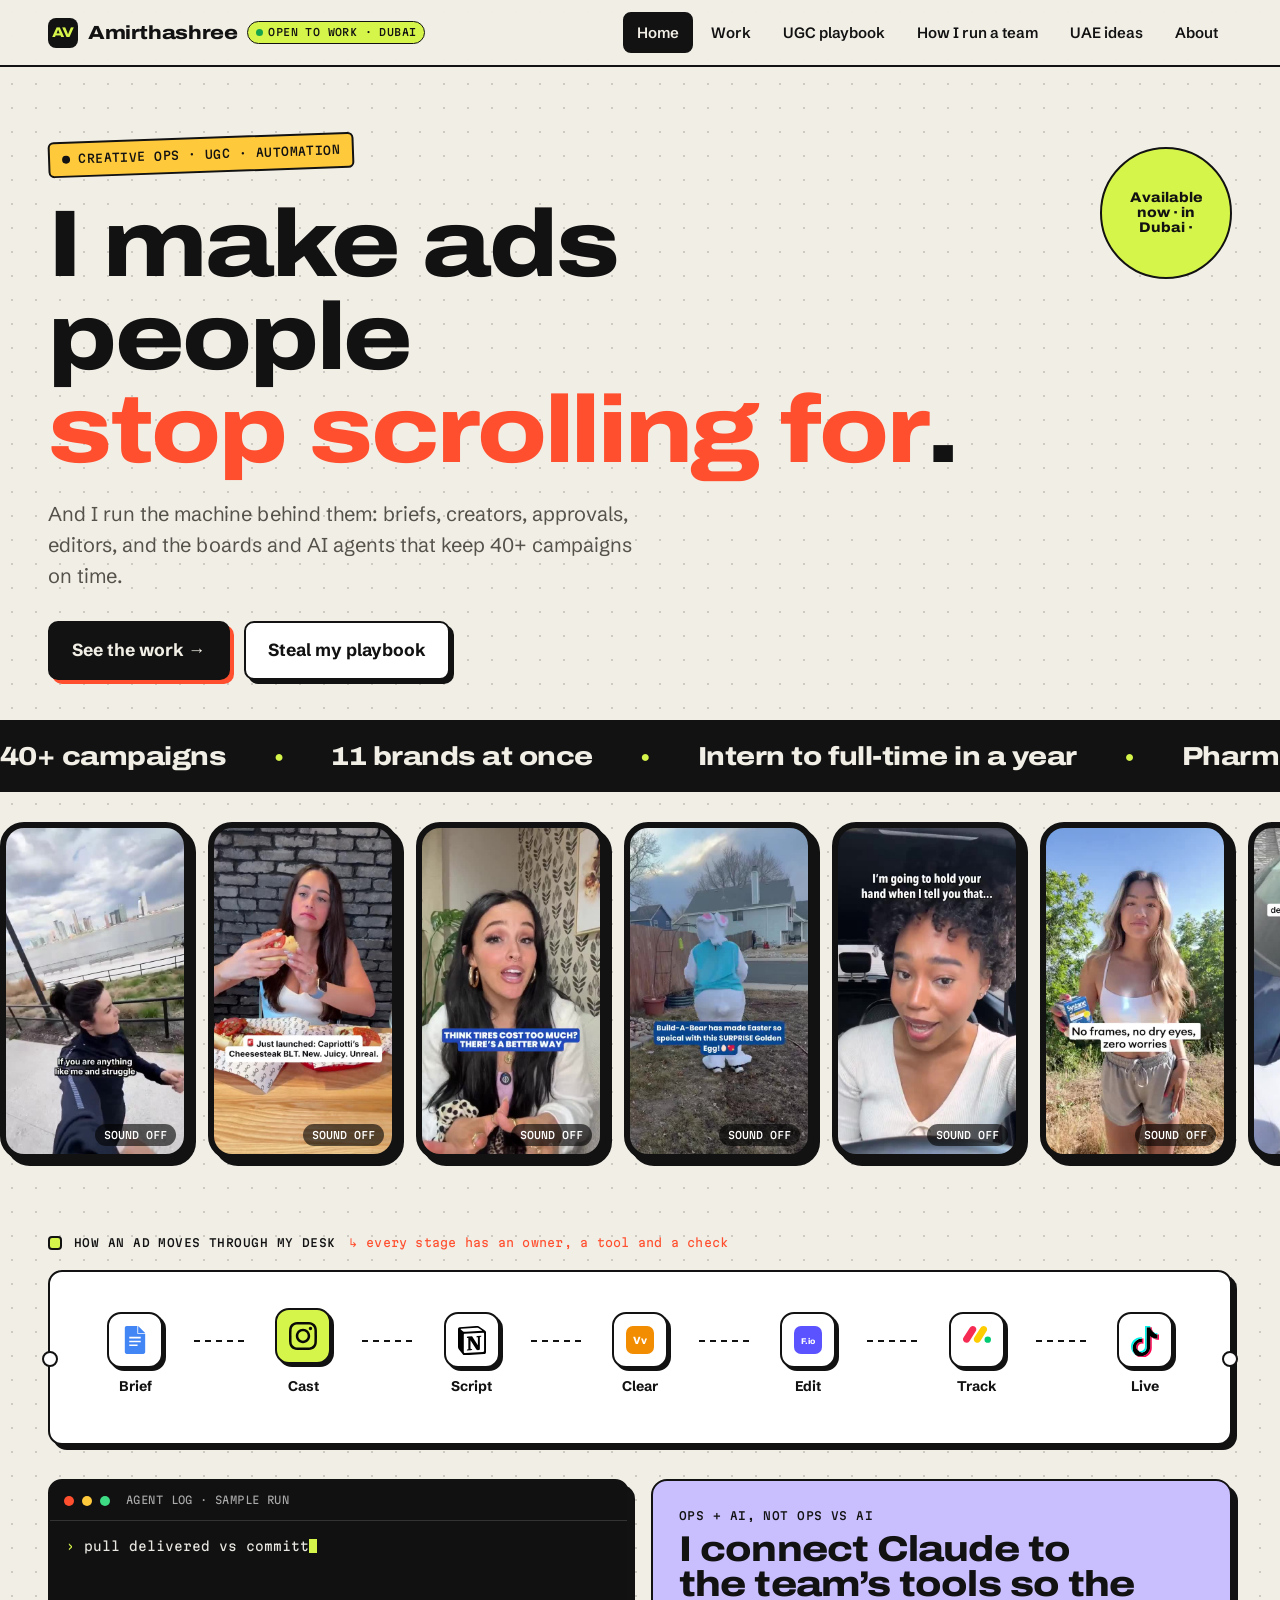
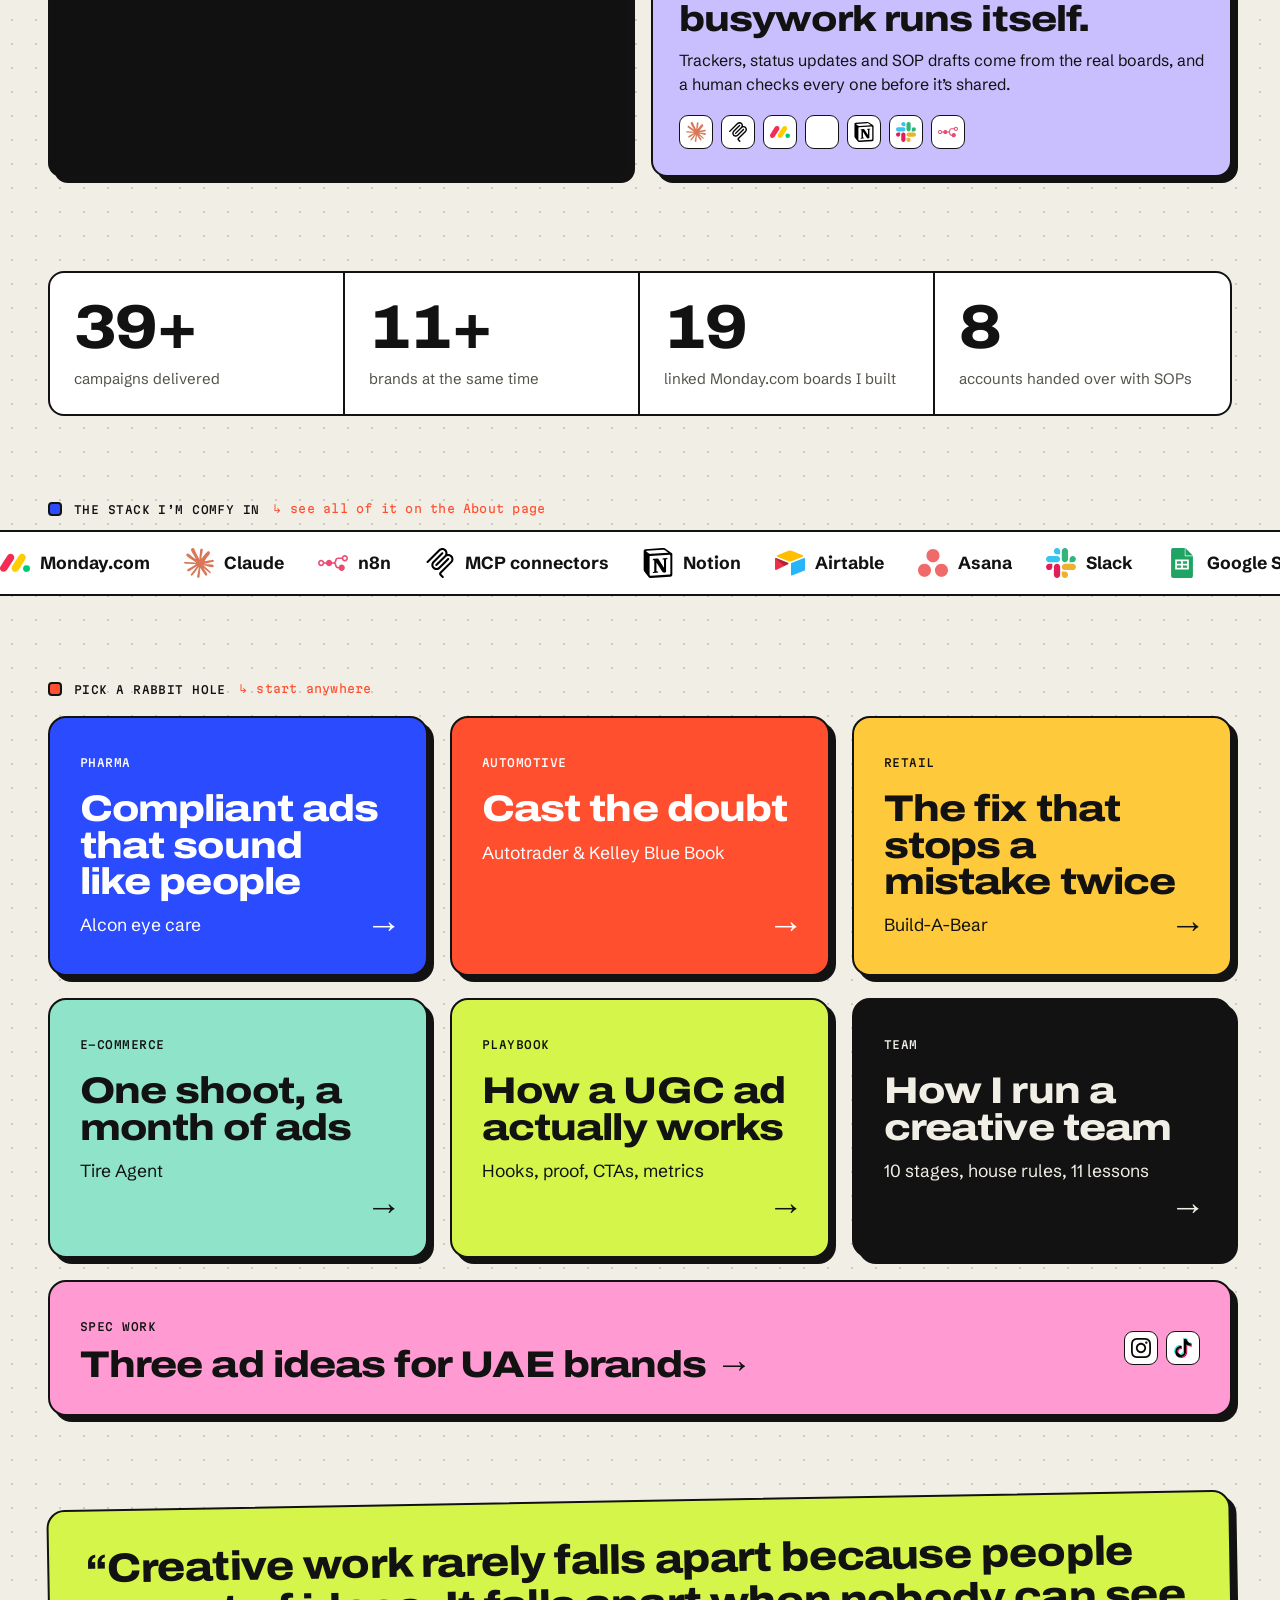
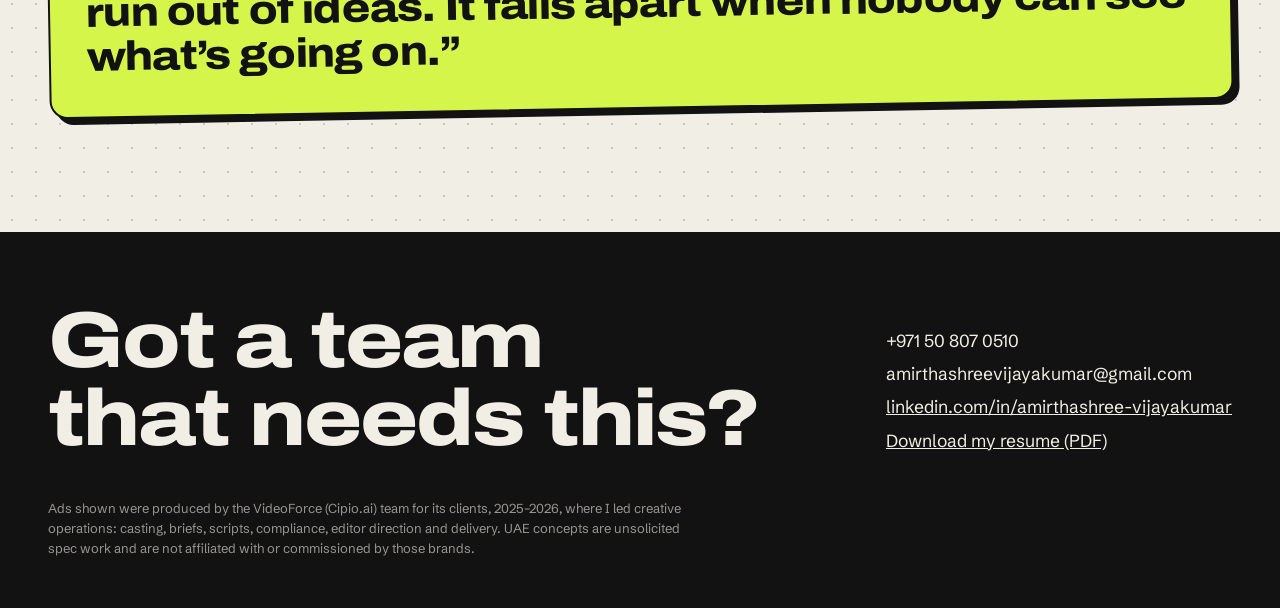
==== index.html @ dda34a07 "Redesign: new type system, tool logos, UGC playbook page, team page, experience Co-Authored-By: Clau" ====
<!DOCTYPE html>
<html lang="en"><head><meta charset="utf-8"><meta name="viewport" content="width=device-width, initial-scale=1">
<title>Amirthashree Vijayakumar · Creative Operations</title>
<meta name="description" content="Amirthashree Vijayakumar: creative and marketing operations for UGC ads. 40+ campaigns, 11 brands, based in Dubai.">
<link rel="preload" href="fonts/archivo-latin-wdth-normal.woff2" as="font" type="font/woff2" crossorigin><link rel="preload" href="fonts/schibsted-grotesk-latin-wght-normal.woff2" as="font" type="font/woff2" crossorigin><link rel="stylesheet" href="css/site.css"></head>
<body>
<header class="nav"><div class="wrap"><a class="logo" href="index.html"><i>AV</i>Amirthashree<em>Open to work · Dubai</em></a><nav aria-label="Main"><a href="index.html" aria-current="page">Home</a><a href="work.html">Work</a><a href="ugc.html">UGC playbook</a><a href="playbook.html">How I run a team</a><a href="concepts.html">UAE ideas</a><a href="about.html">About</a></nav></div></header>
<main>
<section style="padding:70px 0 40px;position:relative"><div class="wrap" style="position:relative">
 <span class="sticker">Creative ops · UGC · Automation</span>
 <h1 class="big" style="margin-top:26px;max-width:13ch">I make ads people <span data-rotate="stop scrolling for|watch twice|actually buy from|send to a friend" style="color:var(--tomato);transition:opacity .2s;display:inline-block">stop scrolling for</span>.</h1>
 <p class="lede">And I run the machine behind them: briefs, creators, approvals, editors, and the boards and AI agents that keep 40+ campaigns on time.</p>
 <p style="margin-top:30px;display:flex;gap:14px;flex-wrap:wrap"><a class="btn" href="work.html">See the work →</a><a class="btn ghost" href="ugc.html">Steal my playbook</a></p>
 <div class="badge" style="right:28px;top:10px" aria-hidden="true">Available now · in Dubai ·</div>
</div></section>
<div class="marquee" aria-hidden="true"><div class="track"><span>40+ campaigns</span><span>11 brands at once</span><span>Intern to full-time in a year</span><span>Pharma-compliant</span><span>20 linked boards</span><span>Every campaign on schedule</span><span>40+ campaigns</span><span>11 brands at once</span><span>Intern to full-time in a year</span><span>Pharma-compliant</span><span>20 linked boards</span><span>Every campaign on schedule</span></div></div>
<div class="cliprail" aria-label="A reel of ads"><div class="track"><figure class="ph "><div class="frame"><video muted loop playsinline preload="none" poster="v/pataday-onedrop.jpg" src="v/pataday-onedrop.mp4"></video><button class="snd" type="button" tabindex="-1">Sound off</button></div><figcaption><b></b><span></span></figcaption></figure><figure class="ph "><div class="frame"><video muted loop playsinline preload="none" poster="v/capriottis-blt.jpg" src="v/capriottis-blt.mp4"></video><button class="snd" type="button" tabindex="-1">Sound off</button></div><figcaption><b></b><span></span></figcaption></figure><figure class="ph "><div class="frame"><video muted loop playsinline preload="none" poster="v/tireagent-womans.jpg" src="v/tireagent-womans.mp4"></video><button class="snd" type="button" tabindex="-1">Sound off</button></div><figcaption><b></b><span></span></figcaption></figure><figure class="ph "><div class="frame"><video muted loop playsinline preload="none" poster="v/bab-goldenegg.jpg" src="v/bab-goldenegg.mp4"></video><button class="snd" type="button" tabindex="-1">Sound off</button></div><figcaption><b></b><span></span></figcaption></figure><figure class="ph "><div class="frame"><video muted loop playsinline preload="none" poster="v/cox-sellmycar.jpg" src="v/cox-sellmycar.mp4"></video><button class="snd" type="button" tabindex="-1">Sound off</button></div><figcaption><b></b><span></span></figcaption></figure><figure class="ph "><div class="frame"><video muted loop playsinline preload="none" poster="v/systane-pocket.jpg" src="v/systane-pocket.mp4"></video><button class="snd" type="button" tabindex="-1">Sound off</button></div><figcaption><b></b><span></span></figcaption></figure><figure class="ph "><div class="frame"><video muted loop playsinline preload="none" poster="v/elcarwash-beforeafter.jpg" src="v/elcarwash-beforeafter.mp4"></video><button class="snd" type="button" tabindex="-1">Sound off</button></div><figcaption><b></b><span></span></figcaption></figure><figure class="ph "><div class="frame"><video muted loop playsinline preload="none" poster="v/vf-everyday.jpg" src="v/vf-everyday.mp4"></video><button class="snd" type="button" tabindex="-1">Sound off</button></div><figcaption><b></b><span></span></figcaption></figure><figure class="ph "><div class="frame"><video muted loop playsinline preload="none" poster="v/botanic-spa.jpg" src="v/botanic-spa.mp4"></video><button class="snd" type="button" tabindex="-1">Sound off</button></div><figcaption><b></b><span></span></figcaption></figure><figure class="ph "><div class="frame"><video muted loop playsinline preload="none" poster="v/inshape-goals.jpg" src="v/inshape-goals.mp4"></video><button class="snd" type="button" tabindex="-1">Sound off</button></div><figcaption><b></b><span></span></figcaption></figure><figure class="ph "><div class="frame"><video muted loop playsinline preload="none" poster="v/autotrader-really.jpg" src="v/autotrader-really.mp4"></video><button class="snd" type="button" tabindex="-1">Sound off</button></div><figcaption><b></b><span></span></figcaption></figure><figure class="ph "><div class="frame"><video muted loop playsinline preload="none" poster="v/bab-adoption.jpg" src="v/bab-adoption.mp4"></video><button class="snd" type="button" tabindex="-1">Sound off</button></div><figcaption><b></b><span></span></figcaption></figure><figure class="ph "><div class="frame"><video muted loop playsinline preload="none" poster="v/pataday-onedrop.jpg" src="v/pataday-onedrop.mp4"></video><button class="snd" type="button" tabindex="-1">Sound off</button></div><figcaption><b></b><span></span></figcaption></figure><figure class="ph "><div class="frame"><video muted loop playsinline preload="none" poster="v/capriottis-blt.jpg" src="v/capriottis-blt.mp4"></video><button class="snd" type="button" tabindex="-1">Sound off</button></div><figcaption><b></b><span></span></figcaption></figure><figure class="ph "><div class="frame"><video muted loop playsinline preload="none" poster="v/tireagent-womans.jpg" src="v/tireagent-womans.mp4"></video><button class="snd" type="button" tabindex="-1">Sound off</button></div><figcaption><b></b><span></span></figcaption></figure><figure class="ph "><div class="frame"><video muted loop playsinline preload="none" poster="v/bab-goldenegg.jpg" src="v/bab-goldenegg.mp4"></video><button class="snd" type="button" tabindex="-1">Sound off</button></div><figcaption><b></b><span></span></figcaption></figure><figure class="ph "><div class="frame"><video muted loop playsinline preload="none" poster="v/cox-sellmycar.jpg" src="v/cox-sellmycar.mp4"></video><button class="snd" type="button" tabindex="-1">Sound off</button></div><figcaption><b></b><span></span></figcaption></figure><figure class="ph "><div class="frame"><video muted loop playsinline preload="none" poster="v/systane-pocket.jpg" src="v/systane-pocket.mp4"></video><button class="snd" type="button" tabindex="-1">Sound off</button></div><figcaption><b></b><span></span></figcaption></figure><figure class="ph "><div class="frame"><video muted loop playsinline preload="none" poster="v/elcarwash-beforeafter.jpg" src="v/elcarwash-beforeafter.mp4"></video><button class="snd" type="button" tabindex="-1">Sound off</button></div><figcaption><b></b><span></span></figcaption></figure><figure class="ph "><div class="frame"><video muted loop playsinline preload="none" poster="v/vf-everyday.jpg" src="v/vf-everyday.mp4"></video><button class="snd" type="button" tabindex="-1">Sound off</button></div><figcaption><b></b><span></span></figcaption></figure><figure class="ph "><div class="frame"><video muted loop playsinline preload="none" poster="v/botanic-spa.jpg" src="v/botanic-spa.mp4"></video><button class="snd" type="button" tabindex="-1">Sound off</button></div><figcaption><b></b><span></span></figcaption></figure><figure class="ph "><div class="frame"><video muted loop playsinline preload="none" poster="v/inshape-goals.jpg" src="v/inshape-goals.mp4"></video><button class="snd" type="button" tabindex="-1">Sound off</button></div><figcaption><b></b><span></span></figcaption></figure><figure class="ph "><div class="frame"><video muted loop playsinline preload="none" poster="v/autotrader-really.jpg" src="v/autotrader-really.mp4"></video><button class="snd" type="button" tabindex="-1">Sound off</button></div><figcaption><b></b><span></span></figcaption></figure><figure class="ph "><div class="frame"><video muted loop playsinline preload="none" poster="v/bab-adoption.jpg" src="v/bab-adoption.mp4"></video><button class="snd" type="button" tabindex="-1">Sound off</button></div><figcaption><b></b><span></span></figcaption></figure></div></div>

<section style="padding-top:30px"><div class="wrap">
 <div class="kicker"><span class="dot" style="background:var(--lime)"></span><span class="mono">How an ad moves through my desk</span><span class="hand">every stage has an owner, a tool and a check</span></div>
 <div class="node rv" style="padding:26px 22px"><div class="pipe" data-pipe><div class="st"><span class="ic"><svg viewBox="0 0 24 24" aria-hidden="true" fill="#4285F4"><path fill="#4285F4" d="M14.727 6.727H14V0H4.91c-.905 0-1.637.732-1.637 1.636v20.728c0 .904.732 1.636 1.636 1.636h14.182c.904 0 1.636-.732 1.636-1.636V6.727zm-.545 10.455H7.09v-1.364h7.09v1.364zm2.727-3.273H7.091v-1.364h9.818zm0-3.273H7.091V9.273h9.818zM14.727 6h6l-6-6z"/></svg></span>Brief</div><i class="ln"></i><div class="st"><span class="ic"><svg viewBox="0 0 256 256" aria-hidden="true"><path fill="#0a0a08" d="M128 23.064c34.177 0 38.225.13 51.722.745c12.48.57 19.258 2.655 23.769 4.408c5.974 2.322 10.238 5.096 14.717 9.575s7.253 8.743 9.575 14.717c1.753 4.511 3.838 11.289 4.408 23.768c.615 13.498.745 17.546.745 51.723s-.13 38.226-.745 51.723c-.57 12.48-2.655 19.257-4.408 23.768c-2.322 5.974-5.096 10.239-9.575 14.718s-8.743 7.253-14.717 9.574c-4.511 1.753-11.289 3.839-23.769 4.408c-13.495.616-17.543.746-51.722.746s-38.228-.13-51.723-.746c-12.48-.57-19.257-2.655-23.768-4.408c-5.974-2.321-10.239-5.095-14.718-9.574c-4.479-4.48-7.253-8.744-9.574-14.718c-1.753-4.51-3.839-11.288-4.408-23.768c-.616-13.497-.746-17.545-.746-51.723s.13-38.225.746-51.722c.57-12.48 2.655-19.258 4.408-23.769c2.321-5.974 5.095-10.238 9.574-14.717c4.48-4.48 8.744-7.253 14.718-9.575c4.51-1.753 11.288-3.838 23.768-4.408c13.497-.615 17.545-.745 51.723-.745M128 0C93.237 0 88.878.147 75.226.77c-13.625.622-22.93 2.786-31.071 5.95c-8.418 3.271-15.556 7.648-22.672 14.764S9.991 35.738 6.72 44.155C3.555 52.297 1.392 61.602.77 75.226C.147 88.878 0 93.237 0 128s.147 39.122.77 52.774c.622 13.625 2.785 22.93 5.95 31.071c3.27 8.417 7.647 15.556 14.763 22.672s14.254 11.492 22.672 14.763c8.142 3.165 17.446 5.328 31.07 5.95c13.653.623 18.012.77 52.775.77s39.122-.147 52.774-.77c13.624-.622 22.929-2.785 31.07-5.95c8.418-3.27 15.556-7.647 22.672-14.763s11.493-14.254 14.764-22.672c3.164-8.142 5.328-17.446 5.95-31.07c.623-13.653.77-18.012.77-52.775s-.147-39.122-.77-52.774c-.622-13.624-2.786-22.929-5.95-31.07c-3.271-8.418-7.648-15.556-14.764-22.672S220.262 9.99 211.845 6.72c-8.142-3.164-17.447-5.328-31.071-5.95C167.122.147 162.763 0 128 0m0 62.27c-36.302 0-65.73 29.43-65.73 65.73s29.428 65.73 65.73 65.73c36.301 0 65.73-29.428 65.73-65.73c0-36.301-29.429-65.73-65.73-65.73m0 108.397c-23.564 0-42.667-19.103-42.667-42.667S104.436 85.333 128 85.333s42.667 19.103 42.667 42.667s-19.103 42.667-42.667 42.667m83.686-110.994c0 8.484-6.876 15.36-15.36 15.36s-15.36-6.876-15.36-15.36s6.877-15.36 15.36-15.36s15.36 6.877 15.36 15.36"/></svg></span>Cast</div><i class="ln"></i><div class="st"><span class="ic"><svg viewBox="0 0 256 268" aria-hidden="true"><path fill="#fff" d="M16.092 11.538L164.09.608c18.179-1.56 22.85-.508 34.28 7.801l47.243 33.282C253.406 47.414 256 48.975 256 55.207v182.527c0 11.439-4.155 18.205-18.696 19.24L65.44 267.378c-10.913.517-16.11-1.043-21.825-8.327L8.826 213.814C2.586 205.487 0 199.254 0 191.97V29.726c0-9.352 4.155-17.153 16.092-18.188"/><path d="M164.09.608L16.092 11.538C4.155 12.573 0 20.374 0 29.726v162.245c0 7.284 2.585 13.516 8.826 21.843l34.789 45.237c5.715 7.284 10.912 8.844 21.825 8.327l171.864-10.404c14.532-1.035 18.696-7.801 18.696-19.24V55.207c0-5.911-2.336-7.614-9.21-12.66l-1.185-.856L198.37 8.409C186.94.1 182.27-.952 164.09.608M69.327 52.22c-14.033.945-17.216 1.159-25.186-5.323L23.876 30.778c-2.06-2.086-1.026-4.69 4.163-5.207l142.274-10.395c11.947-1.043 18.17 3.12 22.842 6.758l24.401 17.68c1.043.525 3.638 3.637.517 3.637L71.146 52.095zm-16.36 183.954V81.222c0-6.767 2.077-9.887 8.3-10.413L230.02 60.93c5.724-.517 8.31 3.12 8.31 9.879v153.917c0 6.767-1.044 12.49-10.387 13.008l-161.487 9.361c-9.343.517-13.489-2.594-13.489-10.921M212.377 89.53c1.034 4.681 0 9.362-4.681 9.897l-7.783 1.542v114.404c-6.758 3.637-12.981 5.715-18.18 5.715c-8.308 0-10.386-2.604-16.609-10.396l-50.898-80.079v77.476l16.1 3.646s0 9.362-12.989 9.362l-35.814 2.077c-1.043-2.086 0-7.284 3.63-8.318l9.351-2.595V109.823l-12.98-1.052c-1.044-4.68 1.55-11.439 8.826-11.965l38.426-2.585l52.958 81.113v-71.76l-13.498-1.552c-1.043-5.733 3.111-9.896 8.3-10.404z"/></svg></span>Script</div><i class="ln"></i><div class="st"><span class="ic"><svg viewBox="0 0 40 40" aria-hidden="true"><rect width="40" height="40" rx="10" fill="#F28C00"/><text x="20" y="25.5" text-anchor="middle" font-family="Archivo,Arial,sans-serif" font-weight="800" font-size="15" fill="#fff">Vv</text></svg></span>Clear</div><i class="ln"></i><div class="st"><span class="ic"><svg viewBox="0 0 40 40" aria-hidden="true"><rect width="40" height="40" rx="10" fill="#5B53FF"/><text x="20" y="25.5" text-anchor="middle" font-family="Archivo,Arial,sans-serif" font-weight="800" font-size="12" fill="#fff">F.io</text></svg></span>Edit</div><i class="ln"></i><div class="st"><span class="ic"><svg viewBox="0 0 256 156" aria-hidden="true"><path fill="#f62b54" d="M31.846 153.489a31.97 31.97 0 0 1-27.86-16.167a30.91 30.91 0 0 1 .875-31.823l57.373-90.096A31.99 31.99 0 0 1 90.556.015a31.93 31.93 0 0 1 27.41 16.896c5.349 10.113 4.68 22.28-1.725 31.774L58.904 138.78a31.98 31.98 0 0 1-27.058 14.709"/><path fill="#fc0" d="M130.256 153.488c-11.572 0-22.22-6.187-27.812-16.13a30.81 30.81 0 0 1 .875-31.737l57.264-89.89A31.94 31.94 0 0 1 188.93.016c11.669.255 22.244 6.782 27.592 16.993a30.81 30.81 0 0 1-2.066 31.92l-57.252 89.889a31.93 31.93 0 0 1-26.948 14.671"/><ellipse cx="226.466" cy="125.324" fill="#00ca72" rx="29.538" ry="28.918"/></svg></span>Track</div><i class="ln"></i><div class="st"><span class="ic"><svg viewBox="0 0 256 290" aria-hidden="true"><path fill="#ff004f" d="M189.72 104.421c18.678 13.345 41.56 21.197 66.273 21.197v-47.53a67 67 0 0 1-13.918-1.456v37.413c-24.711 0-47.59-7.851-66.272-21.195v96.996c0 48.523-39.356 87.855-87.9 87.855c-18.113 0-34.949-5.473-48.934-14.86c15.962 16.313 38.222 26.432 62.848 26.432c48.548 0 87.905-39.332 87.905-87.857v-96.995zm17.17-47.952c-9.546-10.423-15.814-23.893-17.17-38.785v-6.113h-13.189c3.32 18.927 14.644 35.097 30.358 44.898M69.673 225.607a40 40 0 0 1-8.203-24.33c0-22.192 18.001-40.186 40.21-40.186a40.3 40.3 0 0 1 12.197 1.883v-48.593c-4.61-.631-9.262-.9-13.912-.801v37.822a40.3 40.3 0 0 0-12.203-1.882c-22.208 0-40.208 17.992-40.208 40.187c0 15.694 8.997 29.281 22.119 35.9"/><path d="M175.803 92.849c18.683 13.344 41.56 21.195 66.272 21.195V76.631c-13.794-2.937-26.005-10.141-35.186-20.162c-15.715-9.802-27.038-25.972-30.358-44.898h-34.643v189.843c-.079 22.132-18.049 40.052-40.21 40.052c-13.058 0-24.66-6.221-32.007-15.86c-13.12-6.618-22.118-20.206-22.118-35.898c0-22.193 18-40.187 40.208-40.187c4.255 0 8.356.662 12.203 1.882v-37.822c-47.692.985-86.047 39.933-86.047 87.834c0 23.912 9.551 45.589 25.053 61.428c13.985 9.385 30.82 14.86 48.934 14.86c48.545 0 87.9-39.335 87.9-87.857z"/><path fill="#00f2ea" d="M242.075 76.63V66.516a66.3 66.3 0 0 1-35.186-10.047a66.47 66.47 0 0 0 35.186 20.163M176.53 11.57a68 68 0 0 1-.728-5.457V0h-47.834v189.845c-.076 22.13-18.046 40.05-40.208 40.05a40.06 40.06 0 0 1-18.09-4.287c7.347 9.637 18.949 15.857 32.007 15.857c22.16 0 40.132-17.918 40.21-40.05V11.571zM99.966 113.58v-10.769a89 89 0 0 0-12.061-.818C39.355 101.993 0 141.327 0 189.845c0 30.419 15.467 57.227 38.971 72.996c-15.502-15.838-25.053-37.516-25.053-61.427c0-47.9 38.354-86.848 86.048-87.833"/></svg></span>Live</div></div></div>
 <div class="grid g2" style="margin-top:34px;align-items:stretch">
  <div class="console rv"><div class="bar"><i></i><i></i><i></i><span style="margin-left:8px">agent log · sample run</span></div><div class="body" data-console></div></div>
  <div class="card rv" style="display:flex;flex-direction:column;justify-content:center;background:var(--lilac)">
   <span class="mono">Ops + AI, not ops vs AI</span>
   <h3 style="font-size:clamp(26px,2.8vw,36px)">I connect Claude to the team’s tools so the busywork runs itself.</h3>
   <p style="color:var(--ink)">Trackers, status updates and SOP drafts come from the real boards, and a human checks every one before it’s shared.</p>
   <div style="margin-top:18px"><div class="stack"><span class="ico" title="Claude"><svg viewBox="0 0 256 257" aria-hidden="true"><path fill="#d97757" d="m50.228 170.321l50.357-28.257l.843-2.463l-.843-1.361h-2.462l-8.426-.518l-28.775-.778l-24.952-1.037l-24.175-1.296l-6.092-1.297L0 125.796l.583-3.759l5.12-3.434l7.324.648l16.202 1.101l24.304 1.685l17.629 1.037l26.118 2.722h4.148l.583-1.685l-1.426-1.037l-1.101-1.037l-25.147-17.045l-27.22-18.017l-14.258-10.37l-7.713-5.25l-3.888-4.925l-1.685-10.758l7-7.713l9.397.649l2.398.648l9.527 7.323l20.35 15.75L94.817 91.9l3.889 3.24l1.555-1.102l.195-.777l-1.75-2.917l-14.453-26.118l-15.425-26.572l-6.87-11.018l-1.814-6.61c-.648-2.723-1.102-4.991-1.102-7.778l7.972-10.823L71.42 0l10.63 1.426l4.472 3.888l6.61 15.101l10.694 23.786l16.591 32.34l4.861 9.592l2.592 8.879l.973 2.722h1.685v-1.556l1.36-18.211l2.528-22.36l2.463-28.776l.843-8.1l4.018-9.722l7.971-5.25l6.222 2.981l5.12 7.324l-.713 4.73l-3.046 19.768l-5.962 30.98l-3.889 20.739h2.268l2.593-2.593l10.499-13.934l17.628-22.036l7.778-8.749l9.073-9.657l5.833-4.601h11.018l8.1 12.055l-3.628 12.443l-11.342 14.388l-9.398 12.184l-13.48 18.147l-8.426 14.518l.778 1.166l2.01-.194l30.46-6.481l16.462-2.982l19.637-3.37l8.88 4.148l.971 4.213l-3.5 8.62l-20.998 5.184l-24.628 4.926l-36.682 8.685l-.454.324l.519.648l16.526 1.555l7.065.389h17.304l32.21 2.398l8.426 5.574l5.055 6.805l-.843 5.184l-12.962 6.611l-17.498-4.148l-40.83-9.721l-14-3.5h-1.944v1.167l11.666 11.406l21.387 19.314l26.767 24.887l1.36 6.157l-3.434 4.86l-3.63-.518l-23.526-17.693l-9.073-7.972l-20.545-17.304h-1.36v1.814l4.73 6.935l25.017 37.59l1.296 11.536l-1.814 3.76l-6.481 2.268l-7.13-1.297l-14.647-20.544l-15.1-23.138l-12.185-20.739l-1.49.843l-7.194 77.448l-3.37 3.953l-7.778 2.981l-6.48-4.925l-3.436-7.972l3.435-15.749l4.148-20.544l3.37-16.333l3.046-20.285l1.815-6.74l-.13-.454l-1.49.194l-15.295 20.999l-23.267 31.433l-18.406 19.702l-4.407 1.75l-7.648-3.954l.713-7.064l4.277-6.286l25.47-32.405l15.36-20.092l9.917-11.6l-.065-1.686h-.583L44.07 198.125l-12.055 1.555l-5.185-4.86l.648-7.972l2.463-2.593l20.35-13.999z"/></svg></span><span class="ico" title="MCP connectors"><svg viewBox="0 0 256 285" aria-hidden="true"><path d="M184.913 14.498c11.45 11.45 16.119 27.115 14.005 42.002c14.886-2.115 30.551 2.554 42.005 14.008l.578.578c19.332 19.331 19.332 50.674 0 70.005L140.199 242.394a3.3 3.3 0 0 0 0 4.665l20.802 20.802c3.866 3.867 3.866 10.135 0 14.002c-3.867 3.866-10.136 3.866-14.002 0l-20.8-20.803c-9.022-9.02-9.022-23.647 0-32.668L227.5 127.09c11.6-11.599 11.6-30.404-.005-42.008l-.577-.578c-11.455-11.454-29.937-11.597-41.567-.43l-.438.43l-84.59 84.59c-3.866 3.866-10.134 3.866-14 0c-3.867-3.867-3.867-10.135 0-14.001l84.589-84.59c11.6-11.6 11.6-30.404 0-42.004c-11.598-11.598-30.404-11.598-42.003 0L16.901 140.509c-3.867 3.866-10.135 3.866-14.001 0c-3.867-3.866-3.867-10.135 0-14.001L114.908 14.499c19.332-19.332 50.675-19.332 70.005 0m-28.001 28.003c3.866 3.866 3.866 10.134 0 14l-82.84 82.84c-11.6 11.599-11.6 30.404 0 42.004c11.598 11.598 30.404 11.598 42.003 0l82.84-82.84c3.866-3.866 10.134-3.866 14 0c3.867 3.866 3.867 10.135 0 14l-82.84 82.841c-19.33 19.33-50.673 19.33-70.005 0c-19.33-19.333-19.33-50.675 0-70.006l82.84-82.84c3.867-3.866 10.135-3.866 14.002 0"/></svg></span><span class="ico" title="Monday.com"><svg viewBox="0 0 256 156" aria-hidden="true"><path fill="#f62b54" d="M31.846 153.489a31.97 31.97 0 0 1-27.86-16.167a30.91 30.91 0 0 1 .875-31.823l57.373-90.096A31.99 31.99 0 0 1 90.556.015a31.93 31.93 0 0 1 27.41 16.896c5.349 10.113 4.68 22.28-1.725 31.774L58.904 138.78a31.98 31.98 0 0 1-27.058 14.709"/><path fill="#fc0" d="M130.256 153.488c-11.572 0-22.22-6.187-27.812-16.13a30.81 30.81 0 0 1 .875-31.737l57.264-89.89A31.94 31.94 0 0 1 188.93.016c11.669.255 22.244 6.782 27.592 16.993a30.81 30.81 0 0 1-2.066 31.92l-57.252 89.889a31.93 31.93 0 0 1-26.948 14.671"/><ellipse cx="226.466" cy="125.324" fill="#00ca72" rx="29.538" ry="28.918"/></svg></span><span class="ico" title="Google Drive"><svg viewBox="0 0 256 238" aria-hidden="true"><defs><linearGradient id="SVGjzk6ueva" x1="86.924%" x2="7.63%" y1="94.294%" y2="45.952%"><stop offset="9%" stop-color="#ffe921"/><stop offset="100%" stop-color="#fec700"/></linearGradient><linearGradient id="SVGb0f7AcFJ" x1="99.538%" x2="23.437%" y1="93.901%" y2="54.033%"><stop offset="15%" stop-color="#a9a8ff"/><stop offset="33%" stop-color="#6d97ff"/><stop offset="48%" stop-color="#3186ff"/></linearGradient><linearGradient id="SVGxMwz6dYk" x1="87.128%" x2="-.639%" y1="51.518%" y2="93.078%"><stop offset="55%" stop-color="#0ebc5f"/><stop offset="85%" stop-color="#78c9ff"/></linearGradient><path id="SVGAiIt3btS" d="M77.303 29.27c22.531-39.026 78.863-39.027 101.394 0l69.373 120.158c22.531 39.027-5.633 87.81-50.698 87.81H58.628c-45.065 0-73.23-48.783-50.698-87.81z"/></defs><mask id="SVG6FLXsceq" fill="#fff"><use href="#SVGAiIt3btS"/></mask><g mask="url(#SVG6FLXsceq)"><path fill="url(#SVGjzk6ueva)" d="M341.719 295.937H200.166l-29.293-50.735l70.777-122.589z" transform="translate(-42.87 -58.67)"/><path fill="url(#SVGb0f7AcFJ)" d="m0 295.916l100.069-173.325v.003l-29.282 50.723h58.57l70.783 122.596l-200.138.001z" transform="translate(-42.87 -58.67)"/><path fill="url(#SVGxMwz6dYk)" d="m170.881 0l70.781 122.6l-29.286 50.726H70.812z" transform="translate(-42.87 -58.67)"/></g></svg></span><span class="ico" title="Notion"><svg viewBox="0 0 256 268" aria-hidden="true"><path fill="#fff" d="M16.092 11.538L164.09.608c18.179-1.56 22.85-.508 34.28 7.801l47.243 33.282C253.406 47.414 256 48.975 256 55.207v182.527c0 11.439-4.155 18.205-18.696 19.24L65.44 267.378c-10.913.517-16.11-1.043-21.825-8.327L8.826 213.814C2.586 205.487 0 199.254 0 191.97V29.726c0-9.352 4.155-17.153 16.092-18.188"/><path d="M164.09.608L16.092 11.538C4.155 12.573 0 20.374 0 29.726v162.245c0 7.284 2.585 13.516 8.826 21.843l34.789 45.237c5.715 7.284 10.912 8.844 21.825 8.327l171.864-10.404c14.532-1.035 18.696-7.801 18.696-19.24V55.207c0-5.911-2.336-7.614-9.21-12.66l-1.185-.856L198.37 8.409C186.94.1 182.27-.952 164.09.608M69.327 52.22c-14.033.945-17.216 1.159-25.186-5.323L23.876 30.778c-2.06-2.086-1.026-4.69 4.163-5.207l142.274-10.395c11.947-1.043 18.17 3.12 22.842 6.758l24.401 17.68c1.043.525 3.638 3.637.517 3.637L71.146 52.095zm-16.36 183.954V81.222c0-6.767 2.077-9.887 8.3-10.413L230.02 60.93c5.724-.517 8.31 3.12 8.31 9.879v153.917c0 6.767-1.044 12.49-10.387 13.008l-161.487 9.361c-9.343.517-13.489-2.594-13.489-10.921M212.377 89.53c1.034 4.681 0 9.362-4.681 9.897l-7.783 1.542v114.404c-6.758 3.637-12.981 5.715-18.18 5.715c-8.308 0-10.386-2.604-16.609-10.396l-50.898-80.079v77.476l16.1 3.646s0 9.362-12.989 9.362l-35.814 2.077c-1.043-2.086 0-7.284 3.63-8.318l9.351-2.595V109.823l-12.98-1.052c-1.044-4.68 1.55-11.439 8.826-11.965l38.426-2.585l52.958 81.113v-71.76l-13.498-1.552c-1.043-5.733 3.111-9.896 8.3-10.404z"/></svg></span><span class="ico" title="Slack"><svg viewBox="0 0 256 256" aria-hidden="true"><path fill="#e01e5a" d="M53.841 161.32c0 14.832-11.987 26.82-26.819 26.82S.203 176.152.203 161.32c0-14.831 11.987-26.818 26.82-26.818H53.84zm13.41 0c0-14.831 11.987-26.818 26.819-26.818s26.819 11.987 26.819 26.819v67.047c0 14.832-11.987 26.82-26.82 26.82c-14.83 0-26.818-11.988-26.818-26.82z"/><path fill="#36c5f0" d="M94.07 53.638c-14.832 0-26.82-11.987-26.82-26.819S79.239 0 94.07 0s26.819 11.987 26.819 26.819v26.82zm0 13.613c14.832 0 26.819 11.987 26.819 26.819s-11.987 26.819-26.82 26.819H26.82C11.987 120.889 0 108.902 0 94.069c0-14.83 11.987-26.818 26.819-26.818z"/><path fill="#2eb67d" d="M201.55 94.07c0-14.832 11.987-26.82 26.818-26.82s26.82 11.988 26.82 26.82s-11.988 26.819-26.82 26.819H201.55zm-13.41 0c0 14.832-11.988 26.819-26.82 26.819c-14.831 0-26.818-11.987-26.818-26.82V26.82C134.502 11.987 146.489 0 161.32 0s26.819 11.987 26.819 26.819z"/><path fill="#ecb22e" d="M161.32 201.55c14.832 0 26.82 11.987 26.82 26.818s-11.988 26.82-26.82 26.82c-14.831 0-26.818-11.988-26.818-26.82V201.55zm0-13.41c-14.831 0-26.818-11.988-26.818-26.82c0-14.831 11.987-26.818 26.819-26.818h67.25c14.832 0 26.82 11.987 26.82 26.819s-11.988 26.819-26.82 26.819z"/></svg></span><span class="ico" title="n8n"><svg viewBox="0 0 256 135" aria-hidden="true"><path fill="#ea4b71" d="M229.053 53.895c-12.557 0-23.107-8.588-26.099-20.21h-30.886a13.474 13.474 0 0 0-13.29 11.258l-1.107 6.645a26.9 26.9 0 0 1-8.757 15.78a26.9 26.9 0 0 1 8.757 15.78l1.107 6.646a13.474 13.474 0 0 0 13.29 11.259h3.939c2.992-11.623 13.542-20.21 26.098-20.21c14.883 0 26.948 12.064 26.948 26.946s-12.065 26.948-26.948 26.948c-12.556 0-23.107-8.588-26.098-20.21h-3.939c-13.173 0-24.415-9.524-26.58-22.518l-1.108-6.645a13.474 13.474 0 0 0-13.29-11.259h-10.676c-2.99 11.623-13.542 20.21-26.098 20.21c-12.557 0-23.107-8.587-26.099-20.21H53.046c-2.992 11.623-13.542 20.21-26.099 20.21C12.065 94.316 0 82.252 0 67.369s12.065-26.947 26.947-26.947c12.557 0 23.107 8.588 26.099 20.21h15.171c2.992-11.622 13.542-20.21 26.099-20.21c12.556 0 23.107 8.588 26.098 20.21h10.676a13.474 13.474 0 0 0 13.29-11.258l1.107-6.645c2.166-12.994 13.408-22.517 26.581-22.517h30.886C205.945 8.588 216.496 0 229.053 0C243.935 0 256 12.065 256 26.947s-12.065 26.948-26.947 26.948m0-13.474c7.441 0 13.473-6.032 13.473-13.474c0-7.441-6.032-13.473-13.473-13.473s-13.474 6.032-13.474 13.473s6.032 13.474 13.474 13.474M26.947 80.842c7.442 0 13.474-6.032 13.474-13.474c0-7.44-6.032-13.473-13.474-13.473c-7.441 0-13.473 6.032-13.473 13.473s6.032 13.474 13.473 13.474m80.842-13.474c0 7.442-6.032 13.474-13.473 13.474S80.842 74.81 80.842 67.368c0-7.44 6.032-13.473 13.474-13.473c7.441 0 13.473 6.032 13.473 13.473m107.79 40.421c0 7.442-6.032 13.474-13.474 13.474c-7.441 0-13.473-6.032-13.473-13.474c0-7.441 6.032-13.473 13.473-13.473s13.474 6.032 13.474 13.473"/></svg></span></div></div>
  </div>
 </div>
</div></section>

<section style="padding-top:10px"><div class="wrap">
 <div class="stats rv">
  <div><strong data-count="40" data-suffix="+">40+</strong><span>campaigns delivered</span></div>
  <div><strong data-count="11" data-suffix="+">11+</strong><span>brands at the same time</span></div>
  <div><strong data-count="20">20</strong><span>linked Monday.com boards I built</span></div>
  <div><strong data-count="8">8</strong><span>accounts handed over with SOPs</span></div>
 </div></div></section>

<div class="kicker wrap" style="margin-bottom:12px"><span class="dot" style="background:var(--cobalt)"></span><span class="mono">The stack I’m comfy in</span><span class="hand">see all of it on the About page</span></div>
<div class="logowall" aria-label="Tools I use"><div class="track"><span><span class="ico" title="Monday.com"><svg viewBox="0 0 256 156" aria-hidden="true"><path fill="#f62b54" d="M31.846 153.489a31.97 31.97 0 0 1-27.86-16.167a30.91 30.91 0 0 1 .875-31.823l57.373-90.096A31.99 31.99 0 0 1 90.556.015a31.93 31.93 0 0 1 27.41 16.896c5.349 10.113 4.68 22.28-1.725 31.774L58.904 138.78a31.98 31.98 0 0 1-27.058 14.709"/><path fill="#fc0" d="M130.256 153.488c-11.572 0-22.22-6.187-27.812-16.13a30.81 30.81 0 0 1 .875-31.737l57.264-89.89A31.94 31.94 0 0 1 188.93.016c11.669.255 22.244 6.782 27.592 16.993a30.81 30.81 0 0 1-2.066 31.92l-57.252 89.889a31.93 31.93 0 0 1-26.948 14.671"/><ellipse cx="226.466" cy="125.324" fill="#00ca72" rx="29.538" ry="28.918"/></svg></span>Monday.com</span><span><span class="ico" title="Claude"><svg viewBox="0 0 256 257" aria-hidden="true"><path fill="#d97757" d="m50.228 170.321l50.357-28.257l.843-2.463l-.843-1.361h-2.462l-8.426-.518l-28.775-.778l-24.952-1.037l-24.175-1.296l-6.092-1.297L0 125.796l.583-3.759l5.12-3.434l7.324.648l16.202 1.101l24.304 1.685l17.629 1.037l26.118 2.722h4.148l.583-1.685l-1.426-1.037l-1.101-1.037l-25.147-17.045l-27.22-18.017l-14.258-10.37l-7.713-5.25l-3.888-4.925l-1.685-10.758l7-7.713l9.397.649l2.398.648l9.527 7.323l20.35 15.75L94.817 91.9l3.889 3.24l1.555-1.102l.195-.777l-1.75-2.917l-14.453-26.118l-15.425-26.572l-6.87-11.018l-1.814-6.61c-.648-2.723-1.102-4.991-1.102-7.778l7.972-10.823L71.42 0l10.63 1.426l4.472 3.888l6.61 15.101l10.694 23.786l16.591 32.34l4.861 9.592l2.592 8.879l.973 2.722h1.685v-1.556l1.36-18.211l2.528-22.36l2.463-28.776l.843-8.1l4.018-9.722l7.971-5.25l6.222 2.981l5.12 7.324l-.713 4.73l-3.046 19.768l-5.962 30.98l-3.889 20.739h2.268l2.593-2.593l10.499-13.934l17.628-22.036l7.778-8.749l9.073-9.657l5.833-4.601h11.018l8.1 12.055l-3.628 12.443l-11.342 14.388l-9.398 12.184l-13.48 18.147l-8.426 14.518l.778 1.166l2.01-.194l30.46-6.481l16.462-2.982l19.637-3.37l8.88 4.148l.971 4.213l-3.5 8.62l-20.998 5.184l-24.628 4.926l-36.682 8.685l-.454.324l.519.648l16.526 1.555l7.065.389h17.304l32.21 2.398l8.426 5.574l5.055 6.805l-.843 5.184l-12.962 6.611l-17.498-4.148l-40.83-9.721l-14-3.5h-1.944v1.167l11.666 11.406l21.387 19.314l26.767 24.887l1.36 6.157l-3.434 4.86l-3.63-.518l-23.526-17.693l-9.073-7.972l-20.545-17.304h-1.36v1.814l4.73 6.935l25.017 37.59l1.296 11.536l-1.814 3.76l-6.481 2.268l-7.13-1.297l-14.647-20.544l-15.1-23.138l-12.185-20.739l-1.49.843l-7.194 77.448l-3.37 3.953l-7.778 2.981l-6.48-4.925l-3.436-7.972l3.435-15.749l4.148-20.544l3.37-16.333l3.046-20.285l1.815-6.74l-.13-.454l-1.49.194l-15.295 20.999l-23.267 31.433l-18.406 19.702l-4.407 1.75l-7.648-3.954l.713-7.064l4.277-6.286l25.47-32.405l15.36-20.092l9.917-11.6l-.065-1.686h-.583L44.07 198.125l-12.055 1.555l-5.185-4.86l.648-7.972l2.463-2.593l20.35-13.999z"/></svg></span>Claude</span><span><span class="ico" title="n8n"><svg viewBox="0 0 256 135" aria-hidden="true"><path fill="#ea4b71" d="M229.053 53.895c-12.557 0-23.107-8.588-26.099-20.21h-30.886a13.474 13.474 0 0 0-13.29 11.258l-1.107 6.645a26.9 26.9 0 0 1-8.757 15.78a26.9 26.9 0 0 1 8.757 15.78l1.107 6.646a13.474 13.474 0 0 0 13.29 11.259h3.939c2.992-11.623 13.542-20.21 26.098-20.21c14.883 0 26.948 12.064 26.948 26.946s-12.065 26.948-26.948 26.948c-12.556 0-23.107-8.588-26.098-20.21h-3.939c-13.173 0-24.415-9.524-26.58-22.518l-1.108-6.645a13.474 13.474 0 0 0-13.29-11.259h-10.676c-2.99 11.623-13.542 20.21-26.098 20.21c-12.557 0-23.107-8.587-26.099-20.21H53.046c-2.992 11.623-13.542 20.21-26.099 20.21C12.065 94.316 0 82.252 0 67.369s12.065-26.947 26.947-26.947c12.557 0 23.107 8.588 26.099 20.21h15.171c2.992-11.622 13.542-20.21 26.099-20.21c12.556 0 23.107 8.588 26.098 20.21h10.676a13.474 13.474 0 0 0 13.29-11.258l1.107-6.645c2.166-12.994 13.408-22.517 26.581-22.517h30.886C205.945 8.588 216.496 0 229.053 0C243.935 0 256 12.065 256 26.947s-12.065 26.948-26.947 26.948m0-13.474c7.441 0 13.473-6.032 13.473-13.474c0-7.441-6.032-13.473-13.473-13.473s-13.474 6.032-13.474 13.473s6.032 13.474 13.474 13.474M26.947 80.842c7.442 0 13.474-6.032 13.474-13.474c0-7.44-6.032-13.473-13.474-13.473c-7.441 0-13.473 6.032-13.473 13.473s6.032 13.474 13.473 13.474m80.842-13.474c0 7.442-6.032 13.474-13.473 13.474S80.842 74.81 80.842 67.368c0-7.44 6.032-13.473 13.474-13.473c7.441 0 13.473 6.032 13.473 13.473m107.79 40.421c0 7.442-6.032 13.474-13.474 13.474c-7.441 0-13.473-6.032-13.473-13.474c0-7.441 6.032-13.473 13.473-13.473s13.474 6.032 13.474 13.473"/></svg></span>n8n</span><span><span class="ico" title="MCP connectors"><svg viewBox="0 0 256 285" aria-hidden="true"><path d="M184.913 14.498c11.45 11.45 16.119 27.115 14.005 42.002c14.886-2.115 30.551 2.554 42.005 14.008l.578.578c19.332 19.331 19.332 50.674 0 70.005L140.199 242.394a3.3 3.3 0 0 0 0 4.665l20.802 20.802c3.866 3.867 3.866 10.135 0 14.002c-3.867 3.866-10.136 3.866-14.002 0l-20.8-20.803c-9.022-9.02-9.022-23.647 0-32.668L227.5 127.09c11.6-11.599 11.6-30.404-.005-42.008l-.577-.578c-11.455-11.454-29.937-11.597-41.567-.43l-.438.43l-84.59 84.59c-3.866 3.866-10.134 3.866-14 0c-3.867-3.867-3.867-10.135 0-14.001l84.589-84.59c11.6-11.6 11.6-30.404 0-42.004c-11.598-11.598-30.404-11.598-42.003 0L16.901 140.509c-3.867 3.866-10.135 3.866-14.001 0c-3.867-3.866-3.867-10.135 0-14.001L114.908 14.499c19.332-19.332 50.675-19.332 70.005 0m-28.001 28.003c3.866 3.866 3.866 10.134 0 14l-82.84 82.84c-11.6 11.599-11.6 30.404 0 42.004c11.598 11.598 30.404 11.598 42.003 0l82.84-82.84c3.866-3.866 10.134-3.866 14 0c3.867 3.866 3.867 10.135 0 14l-82.84 82.841c-19.33 19.33-50.673 19.33-70.005 0c-19.33-19.333-19.33-50.675 0-70.006l82.84-82.84c3.867-3.866 10.135-3.866 14.002 0"/></svg></span>MCP connectors</span><span><span class="ico" title="Notion"><svg viewBox="0 0 256 268" aria-hidden="true"><path fill="#fff" d="M16.092 11.538L164.09.608c18.179-1.56 22.85-.508 34.28 7.801l47.243 33.282C253.406 47.414 256 48.975 256 55.207v182.527c0 11.439-4.155 18.205-18.696 19.24L65.44 267.378c-10.913.517-16.11-1.043-21.825-8.327L8.826 213.814C2.586 205.487 0 199.254 0 191.97V29.726c0-9.352 4.155-17.153 16.092-18.188"/><path d="M164.09.608L16.092 11.538C4.155 12.573 0 20.374 0 29.726v162.245c0 7.284 2.585 13.516 8.826 21.843l34.789 45.237c5.715 7.284 10.912 8.844 21.825 8.327l171.864-10.404c14.532-1.035 18.696-7.801 18.696-19.24V55.207c0-5.911-2.336-7.614-9.21-12.66l-1.185-.856L198.37 8.409C186.94.1 182.27-.952 164.09.608M69.327 52.22c-14.033.945-17.216 1.159-25.186-5.323L23.876 30.778c-2.06-2.086-1.026-4.69 4.163-5.207l142.274-10.395c11.947-1.043 18.17 3.12 22.842 6.758l24.401 17.68c1.043.525 3.638 3.637.517 3.637L71.146 52.095zm-16.36 183.954V81.222c0-6.767 2.077-9.887 8.3-10.413L230.02 60.93c5.724-.517 8.31 3.12 8.31 9.879v153.917c0 6.767-1.044 12.49-10.387 13.008l-161.487 9.361c-9.343.517-13.489-2.594-13.489-10.921M212.377 89.53c1.034 4.681 0 9.362-4.681 9.897l-7.783 1.542v114.404c-6.758 3.637-12.981 5.715-18.18 5.715c-8.308 0-10.386-2.604-16.609-10.396l-50.898-80.079v77.476l16.1 3.646s0 9.362-12.989 9.362l-35.814 2.077c-1.043-2.086 0-7.284 3.63-8.318l9.351-2.595V109.823l-12.98-1.052c-1.044-4.68 1.55-11.439 8.826-11.965l38.426-2.585l52.958 81.113v-71.76l-13.498-1.552c-1.043-5.733 3.111-9.896 8.3-10.404z"/></svg></span>Notion</span><span><span class="ico" title="Airtable"><svg viewBox="0 0 256 215" aria-hidden="true"><path fill="#ffbf00" d="M114.259 2.701L18.86 42.176c-5.305 2.195-5.25 9.73.089 11.847l95.797 37.989a35.54 35.54 0 0 0 26.208 0l95.799-37.99c5.337-2.115 5.393-9.65.086-11.846L141.442 2.7a35.55 35.55 0 0 0-27.183 0"/><path fill="#26b5f8" d="M136.35 112.757v94.902c0 4.514 4.55 7.605 8.746 5.942l106.748-41.435a6.39 6.39 0 0 0 4.035-5.941V71.322c0-4.514-4.551-7.604-8.747-5.941l-106.748 41.434a6.39 6.39 0 0 0-4.035 5.942"/><path fill="#ed3049" d="m111.423 117.654l-31.68 15.296l-3.217 1.555L9.65 166.548C5.411 168.593 0 165.504 0 160.795V71.72c0-1.704.874-3.175 2.046-4.283a7.3 7.3 0 0 1 1.618-1.213c1.598-.959 3.878-1.215 5.816-.448l101.41 40.18c5.155 2.045 5.56 9.268.533 11.697"/><path fill-opacity=".25" d="m111.423 117.654l-31.68 15.296L2.045 67.438a7.3 7.3 0 0 1 1.618-1.213c1.598-.959 3.878-1.215 5.816-.448l101.41 40.18c5.155 2.045 5.56 9.268.533 11.697"/></svg></span>Airtable</span><span><span class="ico" title="Asana"><svg viewBox="0 0 256 237" aria-hidden="true"><path fill="#f06a6a" d="M200.325 125.27c-30.749 0-55.675 24.927-55.675 55.677s24.926 55.677 55.675 55.677S256 211.696 256 180.947c0-30.75-24.926-55.677-55.675-55.677m-144.65.005C24.927 125.275 0 150.197 0 180.947s24.927 55.677 55.675 55.677c30.75 0 55.678-24.928 55.678-55.677c0-30.75-24.928-55.672-55.678-55.672m128-69.6c0 30.75-24.927 55.68-55.674 55.68c-30.75 0-55.676-24.93-55.676-55.68C72.325 24.928 97.25 0 128 0c30.747 0 55.673 24.93 55.673 55.674"/></svg></span>Asana</span><span><span class="ico" title="Slack"><svg viewBox="0 0 256 256" aria-hidden="true"><path fill="#e01e5a" d="M53.841 161.32c0 14.832-11.987 26.82-26.819 26.82S.203 176.152.203 161.32c0-14.831 11.987-26.818 26.82-26.818H53.84zm13.41 0c0-14.831 11.987-26.818 26.819-26.818s26.819 11.987 26.819 26.819v67.047c0 14.832-11.987 26.82-26.82 26.82c-14.83 0-26.818-11.988-26.818-26.82z"/><path fill="#36c5f0" d="M94.07 53.638c-14.832 0-26.82-11.987-26.82-26.819S79.239 0 94.07 0s26.819 11.987 26.819 26.819v26.82zm0 13.613c14.832 0 26.819 11.987 26.819 26.819s-11.987 26.819-26.82 26.819H26.82C11.987 120.889 0 108.902 0 94.069c0-14.83 11.987-26.818 26.819-26.818z"/><path fill="#2eb67d" d="M201.55 94.07c0-14.832 11.987-26.82 26.818-26.82s26.82 11.988 26.82 26.82s-11.988 26.819-26.82 26.819H201.55zm-13.41 0c0 14.832-11.988 26.819-26.82 26.819c-14.831 0-26.818-11.987-26.818-26.82V26.82C134.502 11.987 146.489 0 161.32 0s26.819 11.987 26.819 26.819z"/><path fill="#ecb22e" d="M161.32 201.55c14.832 0 26.82 11.987 26.82 26.818s-11.988 26.82-26.82 26.82c-14.831 0-26.818-11.988-26.818-26.82V201.55zm0-13.41c-14.831 0-26.818-11.988-26.818-26.82c0-14.831 11.987-26.818 26.819-26.818h67.25c14.832 0 26.82 11.987 26.82 26.819s-11.988 26.819-26.82 26.819z"/></svg></span>Slack</span><span><span class="ico" title="Google Sheets"><svg viewBox="0 0 24 24" aria-hidden="true" fill="#1FA463"><path fill="#1FA463" d="M11.318 12.545H7.91v-1.909h3.41v1.91zM14.728 0v6h6zm1.363 10.636h-3.41v1.91h3.41zm0 3.273h-3.41v1.91h3.41zM20.727 6.5v15.864c0 .904-.732 1.636-1.636 1.636H4.909a1.636 1.636 0 0 1-1.636-1.636V1.636C3.273.732 4.005 0 4.909 0h9.318v6.5zm-3.273 2.773H6.545v7.909h10.91v-7.91zm-6.136 4.636H7.91v1.91h3.41v-1.91z"/></svg></span>Google Sheets</span><span><span class="ico" title="Google Drive"><svg viewBox="0 0 256 238" aria-hidden="true"><defs><linearGradient id="SVGjzk6ueva" x1="86.924%" x2="7.63%" y1="94.294%" y2="45.952%"><stop offset="9%" stop-color="#ffe921"/><stop offset="100%" stop-color="#fec700"/></linearGradient><linearGradient id="SVGb0f7AcFJ" x1="99.538%" x2="23.437%" y1="93.901%" y2="54.033%"><stop offset="15%" stop-color="#a9a8ff"/><stop offset="33%" stop-color="#6d97ff"/><stop offset="48%" stop-color="#3186ff"/></linearGradient><linearGradient id="SVGxMwz6dYk" x1="87.128%" x2="-.639%" y1="51.518%" y2="93.078%"><stop offset="55%" stop-color="#0ebc5f"/><stop offset="85%" stop-color="#78c9ff"/></linearGradient><path id="SVGAiIt3btS" d="M77.303 29.27c22.531-39.026 78.863-39.027 101.394 0l69.373 120.158c22.531 39.027-5.633 87.81-50.698 87.81H58.628c-45.065 0-73.23-48.783-50.698-87.81z"/></defs><mask id="SVG6FLXsceq" fill="#fff"><use href="#SVGAiIt3btS"/></mask><g mask="url(#SVG6FLXsceq)"><path fill="url(#SVGjzk6ueva)" d="M341.719 295.937H200.166l-29.293-50.735l70.777-122.589z" transform="translate(-42.87 -58.67)"/><path fill="url(#SVGb0f7AcFJ)" d="m0 295.916l100.069-173.325v.003l-29.282 50.723h58.57l70.783 122.596l-200.138.001z" transform="translate(-42.87 -58.67)"/><path fill="url(#SVGxMwz6dYk)" d="m170.881 0l70.781 122.6l-29.286 50.726H70.812z" transform="translate(-42.87 -58.67)"/></g></svg></span>Google Drive</span><span><span class="ico" title="Google Analytics 4"><svg viewBox="0 0 256 284" aria-hidden="true"><path fill="#f9ab00" d="M256.003 247.933a35.224 35.224 0 0 1-39.376 35.161c-18.044-2.67-31.266-18.371-30.826-36.606V36.845C185.365 18.591 198.62 2.881 216.687.24a35.22 35.22 0 0 1 39.316 35.16z"/><path fill="#e37400" d="M35.101 213.193c19.386 0 35.101 15.716 35.101 35.101c0 19.386-15.715 35.101-35.101 35.101S0 267.68 0 248.295s15.715-35.102 35.101-35.102m92.358-106.387c-19.477 1.068-34.59 17.406-34.137 36.908v94.285c0 25.588 11.259 41.122 27.755 44.433a35.16 35.16 0 0 0 42.146-34.56V142.089a35.22 35.22 0 0 0-35.764-35.282"/></svg></span>Google Analytics 4</span><span><span class="ico" title="Tableau"><svg viewBox="0 0 256 251" aria-hidden="true"><path fill="#7099a6" d="M123.929 11.593v11.641h-20.82v7.571h20.82v23.186h8.139V30.805h21.341v-7.571h-21.341V0h-8.139z"/><path fill="#eb912c" d="M55.884 41.121v16.893H24.369v10.599h31.515v34.307h11.688V68.613H99.56V58.014H67.572V24.228H55.884z"/><path fill="#59879b" d="M187.953 41.121v16.893h-31.515v11.12h31.515v33.786h12.161V69.134h31.514v-11.12h-31.514V24.228h-12.161z"/><path fill="#e8762c" d="M120.901 98.661v18.928H85.837v14.101h35.064v37.855h14.196V131.69h35.063v-14.101h-35.063V79.733h-14.196z"/><path fill="#5b6591" d="M224.01 108.219v11.878h-21.341v9.605h21.341v23.707h10.647v-23.707h21.341v-9.605h-21.341V96.39H224.01z"/><path fill="#7099a6" d="M20.821 109.26v11.357H0v8.044h20.821v22.714h8.138v-22.714l21.341-.757v-7.287H28.959V97.904h-8.138z"/><path fill="#c72035" d="M55.884 162.731v16.893H24.369v11.12h31.515v33.786h12.161v-33.786H99.56v-11.12H68.045v-33.786H55.884z"/><path fill="#1f447e" d="M187.953 162.731v16.893h-31.515v10.6h31.515v34.306h12.161v-34.306h31.514v-10.6h-31.514v-33.786h-12.161z"/><path fill="#5b6591" d="M122.936 205.65v11.83h-21.341v9.606h21.341v23.707h10.647v-23.707h21.341v-9.606h-21.341v-23.707h-10.647z"/></svg></span>Tableau</span><span><span class="ico" title="Sprout Social"><svg viewBox="0 0 40 40" aria-hidden="true"><rect width="40" height="40" rx="10" fill="#2F9E44"/><text x="20" y="25.5" text-anchor="middle" font-family="Archivo,Arial,sans-serif" font-weight="800" font-size="15" fill="#fff">Sp</text></svg></span>Sprout Social</span><span><span class="ico" title="Brandwatch"><svg viewBox="0 0 40 40" aria-hidden="true"><rect width="40" height="40" rx="10" fill="#1B1340"/><text x="20" y="25.5" text-anchor="middle" font-family="Archivo,Arial,sans-serif" font-weight="800" font-size="15" fill="#fff">Bw</text></svg></span>Brandwatch</span><span><span class="ico" title="Sprinklr"><svg viewBox="0 0 40 40" aria-hidden="true"><rect width="40" height="40" rx="10" fill="#0B6BCB"/><text x="20" y="25.5" text-anchor="middle" font-family="Archivo,Arial,sans-serif" font-weight="800" font-size="15" fill="#fff">Sk</text></svg></span>Sprinklr</span><span><span class="ico" title="Instagram"><svg viewBox="0 0 256 256" aria-hidden="true"><path fill="#0a0a08" d="M128 23.064c34.177 0 38.225.13 51.722.745c12.48.57 19.258 2.655 23.769 4.408c5.974 2.322 10.238 5.096 14.717 9.575s7.253 8.743 9.575 14.717c1.753 4.511 3.838 11.289 4.408 23.768c.615 13.498.745 17.546.745 51.723s-.13 38.226-.745 51.723c-.57 12.48-2.655 19.257-4.408 23.768c-2.322 5.974-5.096 10.239-9.575 14.718s-8.743 7.253-14.717 9.574c-4.511 1.753-11.289 3.839-23.769 4.408c-13.495.616-17.543.746-51.722.746s-38.228-.13-51.723-.746c-12.48-.57-19.257-2.655-23.768-4.408c-5.974-2.321-10.239-5.095-14.718-9.574c-4.479-4.48-7.253-8.744-9.574-14.718c-1.753-4.51-3.839-11.288-4.408-23.768c-.616-13.497-.746-17.545-.746-51.723s.13-38.225.746-51.722c.57-12.48 2.655-19.258 4.408-23.769c2.321-5.974 5.095-10.238 9.574-14.717c4.48-4.48 8.744-7.253 14.718-9.575c4.51-1.753 11.288-3.838 23.768-4.408c13.497-.615 17.545-.745 51.723-.745M128 0C93.237 0 88.878.147 75.226.77c-13.625.622-22.93 2.786-31.071 5.95c-8.418 3.271-15.556 7.648-22.672 14.764S9.991 35.738 6.72 44.155C3.555 52.297 1.392 61.602.77 75.226C.147 88.878 0 93.237 0 128s.147 39.122.77 52.774c.622 13.625 2.785 22.93 5.95 31.071c3.27 8.417 7.647 15.556 14.763 22.672s14.254 11.492 22.672 14.763c8.142 3.165 17.446 5.328 31.07 5.95c13.653.623 18.012.77 52.775.77s39.122-.147 52.774-.77c13.624-.622 22.929-2.785 31.07-5.95c8.418-3.27 15.556-7.647 22.672-14.763s11.493-14.254 14.764-22.672c3.164-8.142 5.328-17.446 5.95-31.07c.623-13.653.77-18.012.77-52.775s-.147-39.122-.77-52.774c-.622-13.624-2.786-22.929-5.95-31.07c-3.271-8.418-7.648-15.556-14.764-22.672S220.262 9.99 211.845 6.72c-8.142-3.164-17.447-5.328-31.071-5.95C167.122.147 162.763 0 128 0m0 62.27c-36.302 0-65.73 29.43-65.73 65.73s29.428 65.73 65.73 65.73c36.301 0 65.73-29.428 65.73-65.73c0-36.301-29.429-65.73-65.73-65.73m0 108.397c-23.564 0-42.667-19.103-42.667-42.667S104.436 85.333 128 85.333s42.667 19.103 42.667 42.667s-19.103 42.667-42.667 42.667m83.686-110.994c0 8.484-6.876 15.36-15.36 15.36s-15.36-6.876-15.36-15.36s6.877-15.36 15.36-15.36s15.36 6.877 15.36 15.36"/></svg></span>Instagram</span><span><span class="ico" title="TikTok"><svg viewBox="0 0 256 290" aria-hidden="true"><path fill="#ff004f" d="M189.72 104.421c18.678 13.345 41.56 21.197 66.273 21.197v-47.53a67 67 0 0 1-13.918-1.456v37.413c-24.711 0-47.59-7.851-66.272-21.195v96.996c0 48.523-39.356 87.855-87.9 87.855c-18.113 0-34.949-5.473-48.934-14.86c15.962 16.313 38.222 26.432 62.848 26.432c48.548 0 87.905-39.332 87.905-87.857v-96.995zm17.17-47.952c-9.546-10.423-15.814-23.893-17.17-38.785v-6.113h-13.189c3.32 18.927 14.644 35.097 30.358 44.898M69.673 225.607a40 40 0 0 1-8.203-24.33c0-22.192 18.001-40.186 40.21-40.186a40.3 40.3 0 0 1 12.197 1.883v-48.593c-4.61-.631-9.262-.9-13.912-.801v37.822a40.3 40.3 0 0 0-12.203-1.882c-22.208 0-40.208 17.992-40.208 40.187c0 15.694 8.997 29.281 22.119 35.9"/><path d="M175.803 92.849c18.683 13.344 41.56 21.195 66.272 21.195V76.631c-13.794-2.937-26.005-10.141-35.186-20.162c-15.715-9.802-27.038-25.972-30.358-44.898h-34.643v189.843c-.079 22.132-18.049 40.052-40.21 40.052c-13.058 0-24.66-6.221-32.007-15.86c-13.12-6.618-22.118-20.206-22.118-35.898c0-22.193 18-40.187 40.208-40.187c4.255 0 8.356.662 12.203 1.882v-37.822c-47.692.985-86.047 39.933-86.047 87.834c0 23.912 9.551 45.589 25.053 61.428c13.985 9.385 30.82 14.86 48.934 14.86c48.545 0 87.9-39.335 87.9-87.857z"/><path fill="#00f2ea" d="M242.075 76.63V66.516a66.3 66.3 0 0 1-35.186-10.047a66.47 66.47 0 0 0 35.186 20.163M176.53 11.57a68 68 0 0 1-.728-5.457V0h-47.834v189.845c-.076 22.13-18.046 40.05-40.208 40.05a40.06 40.06 0 0 1-18.09-4.287c7.347 9.637 18.949 15.857 32.007 15.857c22.16 0 40.132-17.918 40.21-40.05V11.571zM99.966 113.58v-10.769a89 89 0 0 0-12.061-.818C39.355 101.993 0 141.327 0 189.845c0 30.419 15.467 57.227 38.971 72.996c-15.502-15.838-25.053-37.516-25.053-61.427c0-47.9 38.354-86.848 86.048-87.833"/></svg></span>TikTok</span><span><span class="ico" title="LinkedIn"><svg viewBox="0 0 256 256" aria-hidden="true"><path fill="#0a66c2" d="M218.123 218.127h-37.931v-59.403c0-14.165-.253-32.4-19.728-32.4c-19.756 0-22.779 15.434-22.779 31.369v60.43h-37.93V95.967h36.413v16.694h.51a39.91 39.91 0 0 1 35.928-19.733c38.445 0 45.533 25.288 45.533 58.186zM56.955 79.27c-12.157.002-22.014-9.852-22.016-22.009s9.851-22.014 22.008-22.016c12.157-.003 22.014 9.851 22.016 22.008A22.013 22.013 0 0 1 56.955 79.27m18.966 138.858H37.95V95.967h37.97zM237.033.018H18.89C8.58-.098.125 8.161-.001 18.471v219.053c.122 10.315 8.576 18.582 18.89 18.474h218.144c10.336.128 18.823-8.139 18.966-18.474V18.454c-.147-10.33-8.635-18.588-18.966-18.453"/></svg></span>LinkedIn</span><span><span class="ico" title="YouTube"><svg viewBox="0 0 256 180" aria-hidden="true"><path fill="red" d="M250.346 28.075A32.18 32.18 0 0 0 227.69 5.418C207.824 0 127.87 0 127.87 0S47.912.164 28.046 5.582A32.18 32.18 0 0 0 5.39 28.24c-6.009 35.298-8.34 89.084.165 122.97a32.18 32.18 0 0 0 22.656 22.657c19.866 5.418 99.822 5.418 99.822 5.418s79.955 0 99.82-5.418a32.18 32.18 0 0 0 22.657-22.657c6.338-35.348 8.291-89.1-.164-123.134"/><path fill="#fff" d="m102.421 128.06l66.328-38.418l-66.328-38.418z"/></svg></span>YouTube</span><span><span class="ico" title="Meta Ads"><svg viewBox="0 0 256 171" aria-hidden="true"><defs><linearGradient id="SVGYeLhubCc" x1="13.878%" x2="89.144%" y1="55.934%" y2="58.694%"><stop offset="0%" stop-color="#0064e1"/><stop offset="40%" stop-color="#0064e1"/><stop offset="83%" stop-color="#0073ee"/><stop offset="100%" stop-color="#0082fb"/></linearGradient><linearGradient id="SVGll66Sdsg" x1="54.315%" x2="54.315%" y1="82.782%" y2="39.307%"><stop offset="0%" stop-color="#0082fb"/><stop offset="100%" stop-color="#0064e0"/></linearGradient></defs><path fill="#0081fb" d="M27.651 112.136c0 9.775 2.146 17.28 4.95 21.82c3.677 5.947 9.16 8.466 14.751 8.466c7.211 0 13.808-1.79 26.52-19.372c10.185-14.092 22.186-33.874 30.26-46.275l13.675-21.01c9.499-14.591 20.493-30.811 33.1-41.806C161.196 4.985 172.298 0 183.47 0c18.758 0 36.625 10.87 50.3 31.257C248.735 53.584 256 81.707 256 110.729c0 17.253-3.4 29.93-9.187 39.946c-5.591 9.686-16.488 19.363-34.818 19.363v-27.616c15.695 0 19.612-14.422 19.612-30.927c0-23.52-5.484-49.623-17.564-68.273c-8.574-13.23-19.684-21.313-31.907-21.313c-13.22 0-23.859 9.97-35.815 27.75c-6.356 9.445-12.882 20.956-20.208 33.944l-8.066 14.289c-16.203 28.728-20.307 35.271-28.408 46.07c-14.2 18.91-26.324 26.076-42.287 26.076c-18.935 0-30.91-8.2-38.325-20.556C2.973 139.413 0 126.202 0 111.148z"/><path fill="url(#SVGYeLhubCc)" d="M21.802 33.206C34.48 13.666 52.774 0 73.757 0C85.91 0 97.99 3.597 110.605 13.897c13.798 11.261 28.505 29.805 46.853 60.368l6.58 10.967c15.881 26.459 24.917 40.07 30.205 46.49c6.802 8.243 11.565 10.7 17.752 10.7c15.695 0 19.612-14.422 19.612-30.927l24.393-.766c0 17.253-3.4 29.93-9.187 39.946c-5.591 9.686-16.488 19.363-34.818 19.363c-11.395 0-21.49-2.475-32.654-13.007c-8.582-8.083-18.615-22.443-26.334-35.352l-22.96-38.352C118.528 64.08 107.96 49.73 101.845 43.23c-6.578-6.988-15.036-15.428-28.532-15.428c-10.923 0-20.2 7.666-27.963 19.39z"/><path fill="url(#SVGll66Sdsg)" d="M73.312 27.802c-10.923 0-20.2 7.666-27.963 19.39c-10.976 16.568-17.698 41.245-17.698 64.944c0 9.775 2.146 17.28 4.95 21.82L9.027 149.482C2.973 139.413 0 126.202 0 111.148C0 83.772 7.514 55.24 21.802 33.206C34.48 13.666 52.774 0 73.757 0z"/></svg></span>Meta Ads</span><span><span class="ico" title="Frame.io"><svg viewBox="0 0 40 40" aria-hidden="true"><rect width="40" height="40" rx="10" fill="#5B53FF"/><text x="20" y="25.5" text-anchor="middle" font-family="Archivo,Arial,sans-serif" font-weight="800" font-size="12" fill="#fff">F.io</text></svg></span>Frame.io</span><span><span class="ico" title="Veeva"><svg viewBox="0 0 40 40" aria-hidden="true"><rect width="40" height="40" rx="10" fill="#F28C00"/><text x="20" y="25.5" text-anchor="middle" font-family="Archivo,Arial,sans-serif" font-weight="800" font-size="15" fill="#fff">Vv</text></svg></span>Veeva</span><span><span class="ico" title="Photoshop"><svg viewBox="0 0 256 250" aria-hidden="true"><rect width="256" height="249.6" fill="#001e36" rx="42.5"/><path fill="#31a8ff" d="M57.644 175.035V65.297q0-1.201 1.031-1.202l1.087-.003l1.858-.02l2.582-.051l8.65-.183l9.275-.172q4.893-.085 9.702-.086q13.05 0 21.982 3.263a38.1 38.1 0 0 1 14.34 8.758a33.6 33.6 0 0 1 7.814 12.108a40.2 40.2 0 0 1 2.405 13.824q0 13.741-6.355 22.669a35.9 35.9 0 0 1-16.6 12.756l-.573.21c-6.973 2.601-14.695 3.541-23.164 3.6l-1.316.004l-1.953-.01l-.985-.014l-1.098-.026l-.662-.026l-.402-.021l-.989-.036l-1.209-.025l-1.82-.013l-.405-.001v34.263a1.366 1.366 0 0 1-1.546 1.546H58.847q-1.204.001-1.203-1.374M80.84 84.703v35.792q2.23.173 4.12.172h5.668a40.3 40.3 0 0 0 11.533-1.727l.746-.233a18.5 18.5 0 0 0 8.759-5.668q3.228-3.807 3.344-10.492l.005-.499c.09-3.322-.774-6.6-2.491-9.445a16 16 0 0 0-7.47-6.097a31.8 31.8 0 0 0-12.537-2.146l-2.178.006l-1.374.012l-1.311.017l-1.85.036l-1.35.038l-.701.026l-.937.044l-.798.049l-.455.036l-.393.038l-.173.02zm123.93 29.284a40.2 40.2 0 0 0-9.458-3.442l-.76-.164a54.3 54.3 0 0 0-11.009-1.363l-.926-.011a22.2 22.2 0 0 0-6.44.773a5.8 5.8 0 0 0-3.35 2.146a5.4 5.4 0 0 0-.858 2.92a4.56 4.56 0 0 0 1.03 2.747a11.7 11.7 0 0 0 3.235 2.637l.372.197a72 72 0 0 0 7.556 3.52a75 75 0 0 1 16.4 7.814a24.94 24.94 0 0 1 8.416 8.845a23.6 23.6 0 0 1 2.49 10.99a24.7 24.7 0 0 1-4.122 14.169a27.1 27.1 0 0 1-11.936 9.53q-7.556 3.32-18.557 3.432l-.762.004a70 70 0 0 1-13.556-1.188l-.956-.186a46.3 46.3 0 0 1-10.905-3.435a2.22 2.22 0 0 1-1.202-1.89v-18.718a1.01 1.01 0 0 1 .43-.945a.83.83 0 0 1 .944.086a45.9 45.9 0 0 0 13.223 5.238a54.5 54.5 0 0 0 12.537 1.632q6.009 0 8.844-1.546a4.86 4.86 0 0 0 2.834-4.465q0-2.23-2.576-4.293q-1.08-.864-3.097-1.88l-.643-.316l-.686-.323l-.36-.164l-.754-.334l-.393-.17l-.82-.344l-.427-.175l-.886-.355l-.46-.18l-.953-.367l-.997-.373a63 63 0 0 1-15.199-7.728a26.2 26.2 0 0 1-8.071-9.016a23.7 23.7 0 0 1-2.49-10.905a24.6 24.6 0 0 1 3.606-12.88c2.7-4.27 6.576-7.67 11.163-9.788q7.555-3.776 18.89-3.779a83.6 83.6 0 0 1 13.224.945a34.7 34.7 0 0 1 9.206 2.49c.473.136.854.485 1.03.945c.117.419.174.852.172 1.288v17.345c.025.41-.172.803-.515 1.03a1.66 1.66 0 0 1-1.478 0"/></svg></span>Photoshop</span><span><span class="ico" title="Excel"><svg viewBox="0 0 32 32" aria-hidden="true"><defs><linearGradient id="SVGSuUii0pt" x1="4.494" x2="13.832" y1="-2092.086" y2="-2075.914" gradientTransform="translate(0 2100)" gradientUnits="userSpaceOnUse"><stop offset="0" stop-color="#18884f"/><stop offset=".5" stop-color="#117e43"/><stop offset="1" stop-color="#0b6631"/></linearGradient></defs><path fill="#185c37" d="M19.581 15.35L8.512 13.4v14.409A1.19 1.19 0 0 0 9.705 29h19.1A1.19 1.19 0 0 0 30 27.809V22.5Z"/><path fill="#21a366" d="M19.581 3H9.705a1.19 1.19 0 0 0-1.193 1.191V9.5L19.581 16l5.861 1.95L30 16V9.5Z"/><path fill="#107c41" d="M8.512 9.5h11.069V16H8.512Z"/><path d="M16.434 8.2H8.512v16.25h7.922a1.2 1.2 0 0 0 1.194-1.191V9.391A1.2 1.2 0 0 0 16.434 8.2" opacity=".1"/><path d="M15.783 8.85H8.512V25.1h7.271a1.2 1.2 0 0 0 1.194-1.191V10.041a1.2 1.2 0 0 0-1.194-1.191" opacity=".2"/><path d="M15.783 8.85H8.512V23.8h7.271a1.2 1.2 0 0 0 1.194-1.191V10.041a1.2 1.2 0 0 0-1.194-1.191" opacity=".2"/><path d="M15.132 8.85h-6.62V23.8h6.62a1.2 1.2 0 0 0 1.194-1.191V10.041a1.2 1.2 0 0 0-1.194-1.191" opacity=".2"/><path fill="url(#SVGSuUii0pt)" d="M3.194 8.85h11.938a1.193 1.193 0 0 1 1.194 1.191v11.918a1.193 1.193 0 0 1-1.194 1.191H3.194A1.19 1.19 0 0 1 2 21.959V10.041A1.19 1.19 0 0 1 3.194 8.85"/><path fill="#fff" d="m5.7 19.873l2.511-3.884l-2.3-3.862h1.847L9.013 14.6c.116.234.2.408.238.524h.017q.123-.281.26-.546l1.342-2.447h1.7l-2.359 3.84l2.419 3.905h-1.809l-1.45-2.711A2.4 2.4 0 0 1 9.2 16.8h-.024a1.7 1.7 0 0 1-.168.351l-1.493 2.722Z"/><path fill="#33c481" d="M28.806 3h-9.225v6.5H30V4.191A1.19 1.19 0 0 0 28.806 3"/><path fill="#107c41" d="M19.581 16H30v6.5H19.581Z"/></svg></span>Excel</span><span><span class="ico" title="PowerPoint"><svg viewBox="0 0 32 32" aria-hidden="true"><defs><linearGradient id="SVGNTQfxeQw" x1="4.494" x2="13.832" y1="-1748.086" y2="-1731.914" gradientTransform="translate(0 1756)" gradientUnits="userSpaceOnUse"><stop offset="0" stop-color="#ca4c28"/><stop offset=".5" stop-color="#c5401e"/><stop offset="1" stop-color="#b62f14"/></linearGradient></defs><path fill="#ed6c47" d="M18.93 17.3L16.977 3h-.146A12.9 12.9 0 0 0 3.953 15.854V16Z"/><path fill="#ff8f6b" d="M17.123 3h-.146v13l6.511 2.6L30 16v-.146A12.9 12.9 0 0 0 17.123 3"/><path fill="#d35230" d="M30 16v.143A12.905 12.905 0 0 1 17.12 29h-.287a12.907 12.907 0 0 1-12.88-12.857V16Z"/><path d="M17.628 9.389V23.26a1.2 1.2 0 0 1-.742 1.1a1.2 1.2 0 0 1-.45.091H7.027a10 10 0 0 1-.521-.65a12.74 12.74 0 0 1-2.553-7.657v-.286A12.7 12.7 0 0 1 6.05 8.85a9 9 0 0 1 .456-.65h9.93a1.2 1.2 0 0 1 1.192 1.189" opacity=".1"/><path d="M16.977 10.04v13.871a1.2 1.2 0 0 1-.091.448a1.2 1.2 0 0 1-1.1.741H7.62q-.309-.314-.593-.65a10 10 0 0 1-.521-.65a12.74 12.74 0 0 1-2.553-7.657v-.286A12.7 12.7 0 0 1 6.05 8.85h9.735a1.2 1.2 0 0 1 1.192 1.19" opacity=".2"/><path d="M16.977 10.04v12.571a1.2 1.2 0 0 1-1.192 1.189H6.506a12.74 12.74 0 0 1-2.553-7.657v-.286A12.7 12.7 0 0 1 6.05 8.85h9.735a1.2 1.2 0 0 1 1.192 1.19" opacity=".2"/><path d="M16.326 10.04v12.571a1.2 1.2 0 0 1-1.192 1.189H6.506a12.74 12.74 0 0 1-2.553-7.657v-.286A12.7 12.7 0 0 1 6.05 8.85h9.084a1.2 1.2 0 0 1 1.192 1.19" opacity=".2"/><path fill="url(#SVGNTQfxeQw)" d="M3.194 8.85h11.938a1.193 1.193 0 0 1 1.194 1.191v11.918a1.193 1.193 0 0 1-1.194 1.191H3.194A1.19 1.19 0 0 1 2 21.959V10.041A1.19 1.19 0 0 1 3.194 8.85"/><path fill="#fff" d="M9.293 12.028a3.3 3.3 0 0 1 2.174.636a2.27 2.27 0 0 1 .756 1.841a2.56 2.56 0 0 1-.373 1.376a2.5 2.5 0 0 1-1.059.935a3.6 3.6 0 0 1-1.591.334H7.687v2.8H6.141v-7.922ZM7.686 15.94h1.331a1.74 1.74 0 0 0 1.177-.351a1.3 1.3 0 0 0 .4-1.025q0-1.309-1.525-1.31H7.686z"/></svg></span>PowerPoint</span><span><span class="ico" title="Monday.com"><svg viewBox="0 0 256 156" aria-hidden="true"><path fill="#f62b54" d="M31.846 153.489a31.97 31.97 0 0 1-27.86-16.167a30.91 30.91 0 0 1 .875-31.823l57.373-90.096A31.99 31.99 0 0 1 90.556.015a31.93 31.93 0 0 1 27.41 16.896c5.349 10.113 4.68 22.28-1.725 31.774L58.904 138.78a31.98 31.98 0 0 1-27.058 14.709"/><path fill="#fc0" d="M130.256 153.488c-11.572 0-22.22-6.187-27.812-16.13a30.81 30.81 0 0 1 .875-31.737l57.264-89.89A31.94 31.94 0 0 1 188.93.016c11.669.255 22.244 6.782 27.592 16.993a30.81 30.81 0 0 1-2.066 31.92l-57.252 89.889a31.93 31.93 0 0 1-26.948 14.671"/><ellipse cx="226.466" cy="125.324" fill="#00ca72" rx="29.538" ry="28.918"/></svg></span>Monday.com</span><span><span class="ico" title="Claude"><svg viewBox="0 0 256 257" aria-hidden="true"><path fill="#d97757" d="m50.228 170.321l50.357-28.257l.843-2.463l-.843-1.361h-2.462l-8.426-.518l-28.775-.778l-24.952-1.037l-24.175-1.296l-6.092-1.297L0 125.796l.583-3.759l5.12-3.434l7.324.648l16.202 1.101l24.304 1.685l17.629 1.037l26.118 2.722h4.148l.583-1.685l-1.426-1.037l-1.101-1.037l-25.147-17.045l-27.22-18.017l-14.258-10.37l-7.713-5.25l-3.888-4.925l-1.685-10.758l7-7.713l9.397.649l2.398.648l9.527 7.323l20.35 15.75L94.817 91.9l3.889 3.24l1.555-1.102l.195-.777l-1.75-2.917l-14.453-26.118l-15.425-26.572l-6.87-11.018l-1.814-6.61c-.648-2.723-1.102-4.991-1.102-7.778l7.972-10.823L71.42 0l10.63 1.426l4.472 3.888l6.61 15.101l10.694 23.786l16.591 32.34l4.861 9.592l2.592 8.879l.973 2.722h1.685v-1.556l1.36-18.211l2.528-22.36l2.463-28.776l.843-8.1l4.018-9.722l7.971-5.25l6.222 2.981l5.12 7.324l-.713 4.73l-3.046 19.768l-5.962 30.98l-3.889 20.739h2.268l2.593-2.593l10.499-13.934l17.628-22.036l7.778-8.749l9.073-9.657l5.833-4.601h11.018l8.1 12.055l-3.628 12.443l-11.342 14.388l-9.398 12.184l-13.48 18.147l-8.426 14.518l.778 1.166l2.01-.194l30.46-6.481l16.462-2.982l19.637-3.37l8.88 4.148l.971 4.213l-3.5 8.62l-20.998 5.184l-24.628 4.926l-36.682 8.685l-.454.324l.519.648l16.526 1.555l7.065.389h17.304l32.21 2.398l8.426 5.574l5.055 6.805l-.843 5.184l-12.962 6.611l-17.498-4.148l-40.83-9.721l-14-3.5h-1.944v1.167l11.666 11.406l21.387 19.314l26.767 24.887l1.36 6.157l-3.434 4.86l-3.63-.518l-23.526-17.693l-9.073-7.972l-20.545-17.304h-1.36v1.814l4.73 6.935l25.017 37.59l1.296 11.536l-1.814 3.76l-6.481 2.268l-7.13-1.297l-14.647-20.544l-15.1-23.138l-12.185-20.739l-1.49.843l-7.194 77.448l-3.37 3.953l-7.778 2.981l-6.48-4.925l-3.436-7.972l3.435-15.749l4.148-20.544l3.37-16.333l3.046-20.285l1.815-6.74l-.13-.454l-1.49.194l-15.295 20.999l-23.267 31.433l-18.406 19.702l-4.407 1.75l-7.648-3.954l.713-7.064l4.277-6.286l25.47-32.405l15.36-20.092l9.917-11.6l-.065-1.686h-.583L44.07 198.125l-12.055 1.555l-5.185-4.86l.648-7.972l2.463-2.593l20.35-13.999z"/></svg></span>Claude</span><span><span class="ico" title="n8n"><svg viewBox="0 0 256 135" aria-hidden="true"><path fill="#ea4b71" d="M229.053 53.895c-12.557 0-23.107-8.588-26.099-20.21h-30.886a13.474 13.474 0 0 0-13.29 11.258l-1.107 6.645a26.9 26.9 0 0 1-8.757 15.78a26.9 26.9 0 0 1 8.757 15.78l1.107 6.646a13.474 13.474 0 0 0 13.29 11.259h3.939c2.992-11.623 13.542-20.21 26.098-20.21c14.883 0 26.948 12.064 26.948 26.946s-12.065 26.948-26.948 26.948c-12.556 0-23.107-8.588-26.098-20.21h-3.939c-13.173 0-24.415-9.524-26.58-22.518l-1.108-6.645a13.474 13.474 0 0 0-13.29-11.259h-10.676c-2.99 11.623-13.542 20.21-26.098 20.21c-12.557 0-23.107-8.587-26.099-20.21H53.046c-2.992 11.623-13.542 20.21-26.099 20.21C12.065 94.316 0 82.252 0 67.369s12.065-26.947 26.947-26.947c12.557 0 23.107 8.588 26.099 20.21h15.171c2.992-11.622 13.542-20.21 26.099-20.21c12.556 0 23.107 8.588 26.098 20.21h10.676a13.474 13.474 0 0 0 13.29-11.258l1.107-6.645c2.166-12.994 13.408-22.517 26.581-22.517h30.886C205.945 8.588 216.496 0 229.053 0C243.935 0 256 12.065 256 26.947s-12.065 26.948-26.947 26.948m0-13.474c7.441 0 13.473-6.032 13.473-13.474c0-7.441-6.032-13.473-13.473-13.473s-13.474 6.032-13.474 13.473s6.032 13.474 13.474 13.474M26.947 80.842c7.442 0 13.474-6.032 13.474-13.474c0-7.44-6.032-13.473-13.474-13.473c-7.441 0-13.473 6.032-13.473 13.473s6.032 13.474 13.473 13.474m80.842-13.474c0 7.442-6.032 13.474-13.473 13.474S80.842 74.81 80.842 67.368c0-7.44 6.032-13.473 13.474-13.473c7.441 0 13.473 6.032 13.473 13.473m107.79 40.421c0 7.442-6.032 13.474-13.474 13.474c-7.441 0-13.473-6.032-13.473-13.474c0-7.441 6.032-13.473 13.473-13.473s13.474 6.032 13.474 13.473"/></svg></span>n8n</span><span><span class="ico" title="MCP connectors"><svg viewBox="0 0 256 285" aria-hidden="true"><path d="M184.913 14.498c11.45 11.45 16.119 27.115 14.005 42.002c14.886-2.115 30.551 2.554 42.005 14.008l.578.578c19.332 19.331 19.332 50.674 0 70.005L140.199 242.394a3.3 3.3 0 0 0 0 4.665l20.802 20.802c3.866 3.867 3.866 10.135 0 14.002c-3.867 3.866-10.136 3.866-14.002 0l-20.8-20.803c-9.022-9.02-9.022-23.647 0-32.668L227.5 127.09c11.6-11.599 11.6-30.404-.005-42.008l-.577-.578c-11.455-11.454-29.937-11.597-41.567-.43l-.438.43l-84.59 84.59c-3.866 3.866-10.134 3.866-14 0c-3.867-3.867-3.867-10.135 0-14.001l84.589-84.59c11.6-11.6 11.6-30.404 0-42.004c-11.598-11.598-30.404-11.598-42.003 0L16.901 140.509c-3.867 3.866-10.135 3.866-14.001 0c-3.867-3.866-3.867-10.135 0-14.001L114.908 14.499c19.332-19.332 50.675-19.332 70.005 0m-28.001 28.003c3.866 3.866 3.866 10.134 0 14l-82.84 82.84c-11.6 11.599-11.6 30.404 0 42.004c11.598 11.598 30.404 11.598 42.003 0l82.84-82.84c3.866-3.866 10.134-3.866 14 0c3.867 3.866 3.867 10.135 0 14l-82.84 82.841c-19.33 19.33-50.673 19.33-70.005 0c-19.33-19.333-19.33-50.675 0-70.006l82.84-82.84c3.867-3.866 10.135-3.866 14.002 0"/></svg></span>MCP connectors</span><span><span class="ico" title="Notion"><svg viewBox="0 0 256 268" aria-hidden="true"><path fill="#fff" d="M16.092 11.538L164.09.608c18.179-1.56 22.85-.508 34.28 7.801l47.243 33.282C253.406 47.414 256 48.975 256 55.207v182.527c0 11.439-4.155 18.205-18.696 19.24L65.44 267.378c-10.913.517-16.11-1.043-21.825-8.327L8.826 213.814C2.586 205.487 0 199.254 0 191.97V29.726c0-9.352 4.155-17.153 16.092-18.188"/><path d="M164.09.608L16.092 11.538C4.155 12.573 0 20.374 0 29.726v162.245c0 7.284 2.585 13.516 8.826 21.843l34.789 45.237c5.715 7.284 10.912 8.844 21.825 8.327l171.864-10.404c14.532-1.035 18.696-7.801 18.696-19.24V55.207c0-5.911-2.336-7.614-9.21-12.66l-1.185-.856L198.37 8.409C186.94.1 182.27-.952 164.09.608M69.327 52.22c-14.033.945-17.216 1.159-25.186-5.323L23.876 30.778c-2.06-2.086-1.026-4.69 4.163-5.207l142.274-10.395c11.947-1.043 18.17 3.12 22.842 6.758l24.401 17.68c1.043.525 3.638 3.637.517 3.637L71.146 52.095zm-16.36 183.954V81.222c0-6.767 2.077-9.887 8.3-10.413L230.02 60.93c5.724-.517 8.31 3.12 8.31 9.879v153.917c0 6.767-1.044 12.49-10.387 13.008l-161.487 9.361c-9.343.517-13.489-2.594-13.489-10.921M212.377 89.53c1.034 4.681 0 9.362-4.681 9.897l-7.783 1.542v114.404c-6.758 3.637-12.981 5.715-18.18 5.715c-8.308 0-10.386-2.604-16.609-10.396l-50.898-80.079v77.476l16.1 3.646s0 9.362-12.989 9.362l-35.814 2.077c-1.043-2.086 0-7.284 3.63-8.318l9.351-2.595V109.823l-12.98-1.052c-1.044-4.68 1.55-11.439 8.826-11.965l38.426-2.585l52.958 81.113v-71.76l-13.498-1.552c-1.043-5.733 3.111-9.896 8.3-10.404z"/></svg></span>Notion</span><span><span class="ico" title="Airtable"><svg viewBox="0 0 256 215" aria-hidden="true"><path fill="#ffbf00" d="M114.259 2.701L18.86 42.176c-5.305 2.195-5.25 9.73.089 11.847l95.797 37.989a35.54 35.54 0 0 0 26.208 0l95.799-37.99c5.337-2.115 5.393-9.65.086-11.846L141.442 2.7a35.55 35.55 0 0 0-27.183 0"/><path fill="#26b5f8" d="M136.35 112.757v94.902c0 4.514 4.55 7.605 8.746 5.942l106.748-41.435a6.39 6.39 0 0 0 4.035-5.941V71.322c0-4.514-4.551-7.604-8.747-5.941l-106.748 41.434a6.39 6.39 0 0 0-4.035 5.942"/><path fill="#ed3049" d="m111.423 117.654l-31.68 15.296l-3.217 1.555L9.65 166.548C5.411 168.593 0 165.504 0 160.795V71.72c0-1.704.874-3.175 2.046-4.283a7.3 7.3 0 0 1 1.618-1.213c1.598-.959 3.878-1.215 5.816-.448l101.41 40.18c5.155 2.045 5.56 9.268.533 11.697"/><path fill-opacity=".25" d="m111.423 117.654l-31.68 15.296L2.045 67.438a7.3 7.3 0 0 1 1.618-1.213c1.598-.959 3.878-1.215 5.816-.448l101.41 40.18c5.155 2.045 5.56 9.268.533 11.697"/></svg></span>Airtable</span><span><span class="ico" title="Asana"><svg viewBox="0 0 256 237" aria-hidden="true"><path fill="#f06a6a" d="M200.325 125.27c-30.749 0-55.675 24.927-55.675 55.677s24.926 55.677 55.675 55.677S256 211.696 256 180.947c0-30.75-24.926-55.677-55.675-55.677m-144.65.005C24.927 125.275 0 150.197 0 180.947s24.927 55.677 55.675 55.677c30.75 0 55.678-24.928 55.678-55.677c0-30.75-24.928-55.672-55.678-55.672m128-69.6c0 30.75-24.927 55.68-55.674 55.68c-30.75 0-55.676-24.93-55.676-55.68C72.325 24.928 97.25 0 128 0c30.747 0 55.673 24.93 55.673 55.674"/></svg></span>Asana</span><span><span class="ico" title="Slack"><svg viewBox="0 0 256 256" aria-hidden="true"><path fill="#e01e5a" d="M53.841 161.32c0 14.832-11.987 26.82-26.819 26.82S.203 176.152.203 161.32c0-14.831 11.987-26.818 26.82-26.818H53.84zm13.41 0c0-14.831 11.987-26.818 26.819-26.818s26.819 11.987 26.819 26.819v67.047c0 14.832-11.987 26.82-26.82 26.82c-14.83 0-26.818-11.988-26.818-26.82z"/><path fill="#36c5f0" d="M94.07 53.638c-14.832 0-26.82-11.987-26.82-26.819S79.239 0 94.07 0s26.819 11.987 26.819 26.819v26.82zm0 13.613c14.832 0 26.819 11.987 26.819 26.819s-11.987 26.819-26.82 26.819H26.82C11.987 120.889 0 108.902 0 94.069c0-14.83 11.987-26.818 26.819-26.818z"/><path fill="#2eb67d" d="M201.55 94.07c0-14.832 11.987-26.82 26.818-26.82s26.82 11.988 26.82 26.82s-11.988 26.819-26.82 26.819H201.55zm-13.41 0c0 14.832-11.988 26.819-26.82 26.819c-14.831 0-26.818-11.987-26.818-26.82V26.82C134.502 11.987 146.489 0 161.32 0s26.819 11.987 26.819 26.819z"/><path fill="#ecb22e" d="M161.32 201.55c14.832 0 26.82 11.987 26.82 26.818s-11.988 26.82-26.82 26.82c-14.831 0-26.818-11.988-26.818-26.82V201.55zm0-13.41c-14.831 0-26.818-11.988-26.818-26.82c0-14.831 11.987-26.818 26.819-26.818h67.25c14.832 0 26.82 11.987 26.82 26.819s-11.988 26.819-26.82 26.819z"/></svg></span>Slack</span><span><span class="ico" title="Google Sheets"><svg viewBox="0 0 24 24" aria-hidden="true" fill="#1FA463"><path fill="#1FA463" d="M11.318 12.545H7.91v-1.909h3.41v1.91zM14.728 0v6h6zm1.363 10.636h-3.41v1.91h3.41zm0 3.273h-3.41v1.91h3.41zM20.727 6.5v15.864c0 .904-.732 1.636-1.636 1.636H4.909a1.636 1.636 0 0 1-1.636-1.636V1.636C3.273.732 4.005 0 4.909 0h9.318v6.5zm-3.273 2.773H6.545v7.909h10.91v-7.91zm-6.136 4.636H7.91v1.91h3.41v-1.91z"/></svg></span>Google Sheets</span><span><span class="ico" title="Google Drive"><svg viewBox="0 0 256 238" aria-hidden="true"><defs><linearGradient id="SVGjzk6ueva" x1="86.924%" x2="7.63%" y1="94.294%" y2="45.952%"><stop offset="9%" stop-color="#ffe921"/><stop offset="100%" stop-color="#fec700"/></linearGradient><linearGradient id="SVGb0f7AcFJ" x1="99.538%" x2="23.437%" y1="93.901%" y2="54.033%"><stop offset="15%" stop-color="#a9a8ff"/><stop offset="33%" stop-color="#6d97ff"/><stop offset="48%" stop-color="#3186ff"/></linearGradient><linearGradient id="SVGxMwz6dYk" x1="87.128%" x2="-.639%" y1="51.518%" y2="93.078%"><stop offset="55%" stop-color="#0ebc5f"/><stop offset="85%" stop-color="#78c9ff"/></linearGradient><path id="SVGAiIt3btS" d="M77.303 29.27c22.531-39.026 78.863-39.027 101.394 0l69.373 120.158c22.531 39.027-5.633 87.81-50.698 87.81H58.628c-45.065 0-73.23-48.783-50.698-87.81z"/></defs><mask id="SVG6FLXsceq" fill="#fff"><use href="#SVGAiIt3btS"/></mask><g mask="url(#SVG6FLXsceq)"><path fill="url(#SVGjzk6ueva)" d="M341.719 295.937H200.166l-29.293-50.735l70.777-122.589z" transform="translate(-42.87 -58.67)"/><path fill="url(#SVGb0f7AcFJ)" d="m0 295.916l100.069-173.325v.003l-29.282 50.723h58.57l70.783 122.596l-200.138.001z" transform="translate(-42.87 -58.67)"/><path fill="url(#SVGxMwz6dYk)" d="m170.881 0l70.781 122.6l-29.286 50.726H70.812z" transform="translate(-42.87 -58.67)"/></g></svg></span>Google Drive</span><span><span class="ico" title="Google Analytics 4"><svg viewBox="0 0 256 284" aria-hidden="true"><path fill="#f9ab00" d="M256.003 247.933a35.224 35.224 0 0 1-39.376 35.161c-18.044-2.67-31.266-18.371-30.826-36.606V36.845C185.365 18.591 198.62 2.881 216.687.24a35.22 35.22 0 0 1 39.316 35.16z"/><path fill="#e37400" d="M35.101 213.193c19.386 0 35.101 15.716 35.101 35.101c0 19.386-15.715 35.101-35.101 35.101S0 267.68 0 248.295s15.715-35.102 35.101-35.102m92.358-106.387c-19.477 1.068-34.59 17.406-34.137 36.908v94.285c0 25.588 11.259 41.122 27.755 44.433a35.16 35.16 0 0 0 42.146-34.56V142.089a35.22 35.22 0 0 0-35.764-35.282"/></svg></span>Google Analytics 4</span><span><span class="ico" title="Tableau"><svg viewBox="0 0 256 251" aria-hidden="true"><path fill="#7099a6" d="M123.929 11.593v11.641h-20.82v7.571h20.82v23.186h8.139V30.805h21.341v-7.571h-21.341V0h-8.139z"/><path fill="#eb912c" d="M55.884 41.121v16.893H24.369v10.599h31.515v34.307h11.688V68.613H99.56V58.014H67.572V24.228H55.884z"/><path fill="#59879b" d="M187.953 41.121v16.893h-31.515v11.12h31.515v33.786h12.161V69.134h31.514v-11.12h-31.514V24.228h-12.161z"/><path fill="#e8762c" d="M120.901 98.661v18.928H85.837v14.101h35.064v37.855h14.196V131.69h35.063v-14.101h-35.063V79.733h-14.196z"/><path fill="#5b6591" d="M224.01 108.219v11.878h-21.341v9.605h21.341v23.707h10.647v-23.707h21.341v-9.605h-21.341V96.39H224.01z"/><path fill="#7099a6" d="M20.821 109.26v11.357H0v8.044h20.821v22.714h8.138v-22.714l21.341-.757v-7.287H28.959V97.904h-8.138z"/><path fill="#c72035" d="M55.884 162.731v16.893H24.369v11.12h31.515v33.786h12.161v-33.786H99.56v-11.12H68.045v-33.786H55.884z"/><path fill="#1f447e" d="M187.953 162.731v16.893h-31.515v10.6h31.515v34.306h12.161v-34.306h31.514v-10.6h-31.514v-33.786h-12.161z"/><path fill="#5b6591" d="M122.936 205.65v11.83h-21.341v9.606h21.341v23.707h10.647v-23.707h21.341v-9.606h-21.341v-23.707h-10.647z"/></svg></span>Tableau</span><span><span class="ico" title="Sprout Social"><svg viewBox="0 0 40 40" aria-hidden="true"><rect width="40" height="40" rx="10" fill="#2F9E44"/><text x="20" y="25.5" text-anchor="middle" font-family="Archivo,Arial,sans-serif" font-weight="800" font-size="15" fill="#fff">Sp</text></svg></span>Sprout Social</span><span><span class="ico" title="Brandwatch"><svg viewBox="0 0 40 40" aria-hidden="true"><rect width="40" height="40" rx="10" fill="#1B1340"/><text x="20" y="25.5" text-anchor="middle" font-family="Archivo,Arial,sans-serif" font-weight="800" font-size="15" fill="#fff">Bw</text></svg></span>Brandwatch</span><span><span class="ico" title="Sprinklr"><svg viewBox="0 0 40 40" aria-hidden="true"><rect width="40" height="40" rx="10" fill="#0B6BCB"/><text x="20" y="25.5" text-anchor="middle" font-family="Archivo,Arial,sans-serif" font-weight="800" font-size="15" fill="#fff">Sk</text></svg></span>Sprinklr</span><span><span class="ico" title="Instagram"><svg viewBox="0 0 256 256" aria-hidden="true"><path fill="#0a0a08" d="M128 23.064c34.177 0 38.225.13 51.722.745c12.48.57 19.258 2.655 23.769 4.408c5.974 2.322 10.238 5.096 14.717 9.575s7.253 8.743 9.575 14.717c1.753 4.511 3.838 11.289 4.408 23.768c.615 13.498.745 17.546.745 51.723s-.13 38.226-.745 51.723c-.57 12.48-2.655 19.257-4.408 23.768c-2.322 5.974-5.096 10.239-9.575 14.718s-8.743 7.253-14.717 9.574c-4.511 1.753-11.289 3.839-23.769 4.408c-13.495.616-17.543.746-51.722.746s-38.228-.13-51.723-.746c-12.48-.57-19.257-2.655-23.768-4.408c-5.974-2.321-10.239-5.095-14.718-9.574c-4.479-4.48-7.253-8.744-9.574-14.718c-1.753-4.51-3.839-11.288-4.408-23.768c-.616-13.497-.746-17.545-.746-51.723s.13-38.225.746-51.722c.57-12.48 2.655-19.258 4.408-23.769c2.321-5.974 5.095-10.238 9.574-14.717c4.48-4.48 8.744-7.253 14.718-9.575c4.51-1.753 11.288-3.838 23.768-4.408c13.497-.615 17.545-.745 51.723-.745M128 0C93.237 0 88.878.147 75.226.77c-13.625.622-22.93 2.786-31.071 5.95c-8.418 3.271-15.556 7.648-22.672 14.764S9.991 35.738 6.72 44.155C3.555 52.297 1.392 61.602.77 75.226C.147 88.878 0 93.237 0 128s.147 39.122.77 52.774c.622 13.625 2.785 22.93 5.95 31.071c3.27 8.417 7.647 15.556 14.763 22.672s14.254 11.492 22.672 14.763c8.142 3.165 17.446 5.328 31.07 5.95c13.653.623 18.012.77 52.775.77s39.122-.147 52.774-.77c13.624-.622 22.929-2.785 31.07-5.95c8.418-3.27 15.556-7.647 22.672-14.763s11.493-14.254 14.764-22.672c3.164-8.142 5.328-17.446 5.95-31.07c.623-13.653.77-18.012.77-52.775s-.147-39.122-.77-52.774c-.622-13.624-2.786-22.929-5.95-31.07c-3.271-8.418-7.648-15.556-14.764-22.672S220.262 9.99 211.845 6.72c-8.142-3.164-17.447-5.328-31.071-5.95C167.122.147 162.763 0 128 0m0 62.27c-36.302 0-65.73 29.43-65.73 65.73s29.428 65.73 65.73 65.73c36.301 0 65.73-29.428 65.73-65.73c0-36.301-29.429-65.73-65.73-65.73m0 108.397c-23.564 0-42.667-19.103-42.667-42.667S104.436 85.333 128 85.333s42.667 19.103 42.667 42.667s-19.103 42.667-42.667 42.667m83.686-110.994c0 8.484-6.876 15.36-15.36 15.36s-15.36-6.876-15.36-15.36s6.877-15.36 15.36-15.36s15.36 6.877 15.36 15.36"/></svg></span>Instagram</span><span><span class="ico" title="TikTok"><svg viewBox="0 0 256 290" aria-hidden="true"><path fill="#ff004f" d="M189.72 104.421c18.678 13.345 41.56 21.197 66.273 21.197v-47.53a67 67 0 0 1-13.918-1.456v37.413c-24.711 0-47.59-7.851-66.272-21.195v96.996c0 48.523-39.356 87.855-87.9 87.855c-18.113 0-34.949-5.473-48.934-14.86c15.962 16.313 38.222 26.432 62.848 26.432c48.548 0 87.905-39.332 87.905-87.857v-96.995zm17.17-47.952c-9.546-10.423-15.814-23.893-17.17-38.785v-6.113h-13.189c3.32 18.927 14.644 35.097 30.358 44.898M69.673 225.607a40 40 0 0 1-8.203-24.33c0-22.192 18.001-40.186 40.21-40.186a40.3 40.3 0 0 1 12.197 1.883v-48.593c-4.61-.631-9.262-.9-13.912-.801v37.822a40.3 40.3 0 0 0-12.203-1.882c-22.208 0-40.208 17.992-40.208 40.187c0 15.694 8.997 29.281 22.119 35.9"/><path d="M175.803 92.849c18.683 13.344 41.56 21.195 66.272 21.195V76.631c-13.794-2.937-26.005-10.141-35.186-20.162c-15.715-9.802-27.038-25.972-30.358-44.898h-34.643v189.843c-.079 22.132-18.049 40.052-40.21 40.052c-13.058 0-24.66-6.221-32.007-15.86c-13.12-6.618-22.118-20.206-22.118-35.898c0-22.193 18-40.187 40.208-40.187c4.255 0 8.356.662 12.203 1.882v-37.822c-47.692.985-86.047 39.933-86.047 87.834c0 23.912 9.551 45.589 25.053 61.428c13.985 9.385 30.82 14.86 48.934 14.86c48.545 0 87.9-39.335 87.9-87.857z"/><path fill="#00f2ea" d="M242.075 76.63V66.516a66.3 66.3 0 0 1-35.186-10.047a66.47 66.47 0 0 0 35.186 20.163M176.53 11.57a68 68 0 0 1-.728-5.457V0h-47.834v189.845c-.076 22.13-18.046 40.05-40.208 40.05a40.06 40.06 0 0 1-18.09-4.287c7.347 9.637 18.949 15.857 32.007 15.857c22.16 0 40.132-17.918 40.21-40.05V11.571zM99.966 113.58v-10.769a89 89 0 0 0-12.061-.818C39.355 101.993 0 141.327 0 189.845c0 30.419 15.467 57.227 38.971 72.996c-15.502-15.838-25.053-37.516-25.053-61.427c0-47.9 38.354-86.848 86.048-87.833"/></svg></span>TikTok</span><span><span class="ico" title="LinkedIn"><svg viewBox="0 0 256 256" aria-hidden="true"><path fill="#0a66c2" d="M218.123 218.127h-37.931v-59.403c0-14.165-.253-32.4-19.728-32.4c-19.756 0-22.779 15.434-22.779 31.369v60.43h-37.93V95.967h36.413v16.694h.51a39.91 39.91 0 0 1 35.928-19.733c38.445 0 45.533 25.288 45.533 58.186zM56.955 79.27c-12.157.002-22.014-9.852-22.016-22.009s9.851-22.014 22.008-22.016c12.157-.003 22.014 9.851 22.016 22.008A22.013 22.013 0 0 1 56.955 79.27m18.966 138.858H37.95V95.967h37.97zM237.033.018H18.89C8.58-.098.125 8.161-.001 18.471v219.053c.122 10.315 8.576 18.582 18.89 18.474h218.144c10.336.128 18.823-8.139 18.966-18.474V18.454c-.147-10.33-8.635-18.588-18.966-18.453"/></svg></span>LinkedIn</span><span><span class="ico" title="YouTube"><svg viewBox="0 0 256 180" aria-hidden="true"><path fill="red" d="M250.346 28.075A32.18 32.18 0 0 0 227.69 5.418C207.824 0 127.87 0 127.87 0S47.912.164 28.046 5.582A32.18 32.18 0 0 0 5.39 28.24c-6.009 35.298-8.34 89.084.165 122.97a32.18 32.18 0 0 0 22.656 22.657c19.866 5.418 99.822 5.418 99.822 5.418s79.955 0 99.82-5.418a32.18 32.18 0 0 0 22.657-22.657c6.338-35.348 8.291-89.1-.164-123.134"/><path fill="#fff" d="m102.421 128.06l66.328-38.418l-66.328-38.418z"/></svg></span>YouTube</span><span><span class="ico" title="Meta Ads"><svg viewBox="0 0 256 171" aria-hidden="true"><defs><linearGradient id="SVGYeLhubCc" x1="13.878%" x2="89.144%" y1="55.934%" y2="58.694%"><stop offset="0%" stop-color="#0064e1"/><stop offset="40%" stop-color="#0064e1"/><stop offset="83%" stop-color="#0073ee"/><stop offset="100%" stop-color="#0082fb"/></linearGradient><linearGradient id="SVGll66Sdsg" x1="54.315%" x2="54.315%" y1="82.782%" y2="39.307%"><stop offset="0%" stop-color="#0082fb"/><stop offset="100%" stop-color="#0064e0"/></linearGradient></defs><path fill="#0081fb" d="M27.651 112.136c0 9.775 2.146 17.28 4.95 21.82c3.677 5.947 9.16 8.466 14.751 8.466c7.211 0 13.808-1.79 26.52-19.372c10.185-14.092 22.186-33.874 30.26-46.275l13.675-21.01c9.499-14.591 20.493-30.811 33.1-41.806C161.196 4.985 172.298 0 183.47 0c18.758 0 36.625 10.87 50.3 31.257C248.735 53.584 256 81.707 256 110.729c0 17.253-3.4 29.93-9.187 39.946c-5.591 9.686-16.488 19.363-34.818 19.363v-27.616c15.695 0 19.612-14.422 19.612-30.927c0-23.52-5.484-49.623-17.564-68.273c-8.574-13.23-19.684-21.313-31.907-21.313c-13.22 0-23.859 9.97-35.815 27.75c-6.356 9.445-12.882 20.956-20.208 33.944l-8.066 14.289c-16.203 28.728-20.307 35.271-28.408 46.07c-14.2 18.91-26.324 26.076-42.287 26.076c-18.935 0-30.91-8.2-38.325-20.556C2.973 139.413 0 126.202 0 111.148z"/><path fill="url(#SVGYeLhubCc)" d="M21.802 33.206C34.48 13.666 52.774 0 73.757 0C85.91 0 97.99 3.597 110.605 13.897c13.798 11.261 28.505 29.805 46.853 60.368l6.58 10.967c15.881 26.459 24.917 40.07 30.205 46.49c6.802 8.243 11.565 10.7 17.752 10.7c15.695 0 19.612-14.422 19.612-30.927l24.393-.766c0 17.253-3.4 29.93-9.187 39.946c-5.591 9.686-16.488 19.363-34.818 19.363c-11.395 0-21.49-2.475-32.654-13.007c-8.582-8.083-18.615-22.443-26.334-35.352l-22.96-38.352C118.528 64.08 107.96 49.73 101.845 43.23c-6.578-6.988-15.036-15.428-28.532-15.428c-10.923 0-20.2 7.666-27.963 19.39z"/><path fill="url(#SVGll66Sdsg)" d="M73.312 27.802c-10.923 0-20.2 7.666-27.963 19.39c-10.976 16.568-17.698 41.245-17.698 64.944c0 9.775 2.146 17.28 4.95 21.82L9.027 149.482C2.973 139.413 0 126.202 0 111.148C0 83.772 7.514 55.24 21.802 33.206C34.48 13.666 52.774 0 73.757 0z"/></svg></span>Meta Ads</span><span><span class="ico" title="Frame.io"><svg viewBox="0 0 40 40" aria-hidden="true"><rect width="40" height="40" rx="10" fill="#5B53FF"/><text x="20" y="25.5" text-anchor="middle" font-family="Archivo,Arial,sans-serif" font-weight="800" font-size="12" fill="#fff">F.io</text></svg></span>Frame.io</span><span><span class="ico" title="Veeva"><svg viewBox="0 0 40 40" aria-hidden="true"><rect width="40" height="40" rx="10" fill="#F28C00"/><text x="20" y="25.5" text-anchor="middle" font-family="Archivo,Arial,sans-serif" font-weight="800" font-size="15" fill="#fff">Vv</text></svg></span>Veeva</span><span><span class="ico" title="Photoshop"><svg viewBox="0 0 256 250" aria-hidden="true"><rect width="256" height="249.6" fill="#001e36" rx="42.5"/><path fill="#31a8ff" d="M57.644 175.035V65.297q0-1.201 1.031-1.202l1.087-.003l1.858-.02l2.582-.051l8.65-.183l9.275-.172q4.893-.085 9.702-.086q13.05 0 21.982 3.263a38.1 38.1 0 0 1 14.34 8.758a33.6 33.6 0 0 1 7.814 12.108a40.2 40.2 0 0 1 2.405 13.824q0 13.741-6.355 22.669a35.9 35.9 0 0 1-16.6 12.756l-.573.21c-6.973 2.601-14.695 3.541-23.164 3.6l-1.316.004l-1.953-.01l-.985-.014l-1.098-.026l-.662-.026l-.402-.021l-.989-.036l-1.209-.025l-1.82-.013l-.405-.001v34.263a1.366 1.366 0 0 1-1.546 1.546H58.847q-1.204.001-1.203-1.374M80.84 84.703v35.792q2.23.173 4.12.172h5.668a40.3 40.3 0 0 0 11.533-1.727l.746-.233a18.5 18.5 0 0 0 8.759-5.668q3.228-3.807 3.344-10.492l.005-.499c.09-3.322-.774-6.6-2.491-9.445a16 16 0 0 0-7.47-6.097a31.8 31.8 0 0 0-12.537-2.146l-2.178.006l-1.374.012l-1.311.017l-1.85.036l-1.35.038l-.701.026l-.937.044l-.798.049l-.455.036l-.393.038l-.173.02zm123.93 29.284a40.2 40.2 0 0 0-9.458-3.442l-.76-.164a54.3 54.3 0 0 0-11.009-1.363l-.926-.011a22.2 22.2 0 0 0-6.44.773a5.8 5.8 0 0 0-3.35 2.146a5.4 5.4 0 0 0-.858 2.92a4.56 4.56 0 0 0 1.03 2.747a11.7 11.7 0 0 0 3.235 2.637l.372.197a72 72 0 0 0 7.556 3.52a75 75 0 0 1 16.4 7.814a24.94 24.94 0 0 1 8.416 8.845a23.6 23.6 0 0 1 2.49 10.99a24.7 24.7 0 0 1-4.122 14.169a27.1 27.1 0 0 1-11.936 9.53q-7.556 3.32-18.557 3.432l-.762.004a70 70 0 0 1-13.556-1.188l-.956-.186a46.3 46.3 0 0 1-10.905-3.435a2.22 2.22 0 0 1-1.202-1.89v-18.718a1.01 1.01 0 0 1 .43-.945a.83.83 0 0 1 .944.086a45.9 45.9 0 0 0 13.223 5.238a54.5 54.5 0 0 0 12.537 1.632q6.009 0 8.844-1.546a4.86 4.86 0 0 0 2.834-4.465q0-2.23-2.576-4.293q-1.08-.864-3.097-1.88l-.643-.316l-.686-.323l-.36-.164l-.754-.334l-.393-.17l-.82-.344l-.427-.175l-.886-.355l-.46-.18l-.953-.367l-.997-.373a63 63 0 0 1-15.199-7.728a26.2 26.2 0 0 1-8.071-9.016a23.7 23.7 0 0 1-2.49-10.905a24.6 24.6 0 0 1 3.606-12.88c2.7-4.27 6.576-7.67 11.163-9.788q7.555-3.776 18.89-3.779a83.6 83.6 0 0 1 13.224.945a34.7 34.7 0 0 1 9.206 2.49c.473.136.854.485 1.03.945c.117.419.174.852.172 1.288v17.345c.025.41-.172.803-.515 1.03a1.66 1.66 0 0 1-1.478 0"/></svg></span>Photoshop</span><span><span class="ico" title="Excel"><svg viewBox="0 0 32 32" aria-hidden="true"><defs><linearGradient id="SVGSuUii0pt" x1="4.494" x2="13.832" y1="-2092.086" y2="-2075.914" gradientTransform="translate(0 2100)" gradientUnits="userSpaceOnUse"><stop offset="0" stop-color="#18884f"/><stop offset=".5" stop-color="#117e43"/><stop offset="1" stop-color="#0b6631"/></linearGradient></defs><path fill="#185c37" d="M19.581 15.35L8.512 13.4v14.409A1.19 1.19 0 0 0 9.705 29h19.1A1.19 1.19 0 0 0 30 27.809V22.5Z"/><path fill="#21a366" d="M19.581 3H9.705a1.19 1.19 0 0 0-1.193 1.191V9.5L19.581 16l5.861 1.95L30 16V9.5Z"/><path fill="#107c41" d="M8.512 9.5h11.069V16H8.512Z"/><path d="M16.434 8.2H8.512v16.25h7.922a1.2 1.2 0 0 0 1.194-1.191V9.391A1.2 1.2 0 0 0 16.434 8.2" opacity=".1"/><path d="M15.783 8.85H8.512V25.1h7.271a1.2 1.2 0 0 0 1.194-1.191V10.041a1.2 1.2 0 0 0-1.194-1.191" opacity=".2"/><path d="M15.783 8.85H8.512V23.8h7.271a1.2 1.2 0 0 0 1.194-1.191V10.041a1.2 1.2 0 0 0-1.194-1.191" opacity=".2"/><path d="M15.132 8.85h-6.62V23.8h6.62a1.2 1.2 0 0 0 1.194-1.191V10.041a1.2 1.2 0 0 0-1.194-1.191" opacity=".2"/><path fill="url(#SVGSuUii0pt)" d="M3.194 8.85h11.938a1.193 1.193 0 0 1 1.194 1.191v11.918a1.193 1.193 0 0 1-1.194 1.191H3.194A1.19 1.19 0 0 1 2 21.959V10.041A1.19 1.19 0 0 1 3.194 8.85"/><path fill="#fff" d="m5.7 19.873l2.511-3.884l-2.3-3.862h1.847L9.013 14.6c.116.234.2.408.238.524h.017q.123-.281.26-.546l1.342-2.447h1.7l-2.359 3.84l2.419 3.905h-1.809l-1.45-2.711A2.4 2.4 0 0 1 9.2 16.8h-.024a1.7 1.7 0 0 1-.168.351l-1.493 2.722Z"/><path fill="#33c481" d="M28.806 3h-9.225v6.5H30V4.191A1.19 1.19 0 0 0 28.806 3"/><path fill="#107c41" d="M19.581 16H30v6.5H19.581Z"/></svg></span>Excel</span><span><span class="ico" title="PowerPoint"><svg viewBox="0 0 32 32" aria-hidden="true"><defs><linearGradient id="SVGNTQfxeQw" x1="4.494" x2="13.832" y1="-1748.086" y2="-1731.914" gradientTransform="translate(0 1756)" gradientUnits="userSpaceOnUse"><stop offset="0" stop-color="#ca4c28"/><stop offset=".5" stop-color="#c5401e"/><stop offset="1" stop-color="#b62f14"/></linearGradient></defs><path fill="#ed6c47" d="M18.93 17.3L16.977 3h-.146A12.9 12.9 0 0 0 3.953 15.854V16Z"/><path fill="#ff8f6b" d="M17.123 3h-.146v13l6.511 2.6L30 16v-.146A12.9 12.9 0 0 0 17.123 3"/><path fill="#d35230" d="M30 16v.143A12.905 12.905 0 0 1 17.12 29h-.287a12.907 12.907 0 0 1-12.88-12.857V16Z"/><path d="M17.628 9.389V23.26a1.2 1.2 0 0 1-.742 1.1a1.2 1.2 0 0 1-.45.091H7.027a10 10 0 0 1-.521-.65a12.74 12.74 0 0 1-2.553-7.657v-.286A12.7 12.7 0 0 1 6.05 8.85a9 9 0 0 1 .456-.65h9.93a1.2 1.2 0 0 1 1.192 1.189" opacity=".1"/><path d="M16.977 10.04v13.871a1.2 1.2 0 0 1-.091.448a1.2 1.2 0 0 1-1.1.741H7.62q-.309-.314-.593-.65a10 10 0 0 1-.521-.65a12.74 12.74 0 0 1-2.553-7.657v-.286A12.7 12.7 0 0 1 6.05 8.85h9.735a1.2 1.2 0 0 1 1.192 1.19" opacity=".2"/><path d="M16.977 10.04v12.571a1.2 1.2 0 0 1-1.192 1.189H6.506a12.74 12.74 0 0 1-2.553-7.657v-.286A12.7 12.7 0 0 1 6.05 8.85h9.735a1.2 1.2 0 0 1 1.192 1.19" opacity=".2"/><path d="M16.326 10.04v12.571a1.2 1.2 0 0 1-1.192 1.189H6.506a12.74 12.74 0 0 1-2.553-7.657v-.286A12.7 12.7 0 0 1 6.05 8.85h9.084a1.2 1.2 0 0 1 1.192 1.19" opacity=".2"/><path fill="url(#SVGNTQfxeQw)" d="M3.194 8.85h11.938a1.193 1.193 0 0 1 1.194 1.191v11.918a1.193 1.193 0 0 1-1.194 1.191H3.194A1.19 1.19 0 0 1 2 21.959V10.041A1.19 1.19 0 0 1 3.194 8.85"/><path fill="#fff" d="M9.293 12.028a3.3 3.3 0 0 1 2.174.636a2.27 2.27 0 0 1 .756 1.841a2.56 2.56 0 0 1-.373 1.376a2.5 2.5 0 0 1-1.059.935a3.6 3.6 0 0 1-1.591.334H7.687v2.8H6.141v-7.922ZM7.686 15.94h1.331a1.74 1.74 0 0 0 1.177-.351a1.3 1.3 0 0 0 .4-1.025q0-1.309-1.525-1.31H7.686z"/></svg></span>PowerPoint</span></div></div>

<section><div class="wrap">
 <div class="kicker"><span class="dot"></span><span class="mono">Pick a rabbit hole</span><span class="hand">start anywhere</span></div>
 <div class="grid g3">
  <a class="tile rv" href="work-alcon.html" style="background:var(--cobalt);color:#fff"><span class="mono">Pharma</span><h3>Compliant ads that sound like people</h3><p>Alcon eye care</p><span class="arrow">→</span></a>
  <a class="tile rv" href="work-autotrader.html" style="background:var(--tomato);color:#fff"><span class="mono">Automotive</span><h3>Cast the doubt</h3><p>Autotrader &amp; Kelley Blue Book</p><span class="arrow">→</span></a>
  <a class="tile rv" href="work-buildabear.html" style="background:var(--sun)"><span class="mono">Retail</span><h3>The fix that stops a mistake twice</h3><p>Build-A-Bear</p><span class="arrow">→</span></a>
  <a class="tile rv" href="work-tireagent.html" style="background:var(--mint)"><span class="mono">E-commerce</span><h3>One shoot, a month of ads</h3><p>Tire Agent</p><span class="arrow">→</span></a>
  <a class="tile rv" href="ugc.html" style="background:var(--lime)"><span class="mono">Playbook</span><h3>How a UGC ad actually works</h3><p>Hooks, proof, CTAs, metrics</p><span class="arrow">→</span></a>
  <a class="tile rv" href="playbook.html" style="background:var(--ink);color:var(--bg)"><span class="mono">Team</span><h3>How I run a creative team</h3><p>10 stages, house rules, 11 lessons</p><span class="arrow">→</span></a>
 </div>
 <a class="tile rv" href="concepts.html" style="background:var(--pink);margin-top:22px;min-height:0;display:flex;justify-content:space-between;align-items:center;gap:20px"><div><span class="mono">Spec work</span><h3 style="margin-top:8px">Three ad ideas for UAE brands →</h3></div><div class="stack"><span class="ico" title="Instagram"><svg viewBox="0 0 256 256" aria-hidden="true"><path fill="#0a0a08" d="M128 23.064c34.177 0 38.225.13 51.722.745c12.48.57 19.258 2.655 23.769 4.408c5.974 2.322 10.238 5.096 14.717 9.575s7.253 8.743 9.575 14.717c1.753 4.511 3.838 11.289 4.408 23.768c.615 13.498.745 17.546.745 51.723s-.13 38.226-.745 51.723c-.57 12.48-2.655 19.257-4.408 23.768c-2.322 5.974-5.096 10.239-9.575 14.718s-8.743 7.253-14.717 9.574c-4.511 1.753-11.289 3.839-23.769 4.408c-13.495.616-17.543.746-51.722.746s-38.228-.13-51.723-.746c-12.48-.57-19.257-2.655-23.768-4.408c-5.974-2.321-10.239-5.095-14.718-9.574c-4.479-4.48-7.253-8.744-9.574-14.718c-1.753-4.51-3.839-11.288-4.408-23.768c-.616-13.497-.746-17.545-.746-51.723s.13-38.225.746-51.722c.57-12.48 2.655-19.258 4.408-23.769c2.321-5.974 5.095-10.238 9.574-14.717c4.48-4.48 8.744-7.253 14.718-9.575c4.51-1.753 11.288-3.838 23.768-4.408c13.497-.615 17.545-.745 51.723-.745M128 0C93.237 0 88.878.147 75.226.77c-13.625.622-22.93 2.786-31.071 5.95c-8.418 3.271-15.556 7.648-22.672 14.764S9.991 35.738 6.72 44.155C3.555 52.297 1.392 61.602.77 75.226C.147 88.878 0 93.237 0 128s.147 39.122.77 52.774c.622 13.625 2.785 22.93 5.95 31.071c3.27 8.417 7.647 15.556 14.763 22.672s14.254 11.492 22.672 14.763c8.142 3.165 17.446 5.328 31.07 5.95c13.653.623 18.012.77 52.775.77s39.122-.147 52.774-.77c13.624-.622 22.929-2.785 31.07-5.95c8.418-3.27 15.556-7.647 22.672-14.763s11.493-14.254 14.764-22.672c3.164-8.142 5.328-17.446 5.95-31.07c.623-13.653.77-18.012.77-52.775s-.147-39.122-.77-52.774c-.622-13.624-2.786-22.929-5.95-31.07c-3.271-8.418-7.648-15.556-14.764-22.672S220.262 9.99 211.845 6.72c-8.142-3.164-17.447-5.328-31.071-5.95C167.122.147 162.763 0 128 0m0 62.27c-36.302 0-65.73 29.43-65.73 65.73s29.428 65.73 65.73 65.73c36.301 0 65.73-29.428 65.73-65.73c0-36.301-29.429-65.73-65.73-65.73m0 108.397c-23.564 0-42.667-19.103-42.667-42.667S104.436 85.333 128 85.333s42.667 19.103 42.667 42.667s-19.103 42.667-42.667 42.667m83.686-110.994c0 8.484-6.876 15.36-15.36 15.36s-15.36-6.876-15.36-15.36s6.877-15.36 15.36-15.36s15.36 6.877 15.36 15.36"/></svg></span><span class="ico" title="TikTok"><svg viewBox="0 0 256 290" aria-hidden="true"><path fill="#ff004f" d="M189.72 104.421c18.678 13.345 41.56 21.197 66.273 21.197v-47.53a67 67 0 0 1-13.918-1.456v37.413c-24.711 0-47.59-7.851-66.272-21.195v96.996c0 48.523-39.356 87.855-87.9 87.855c-18.113 0-34.949-5.473-48.934-14.86c15.962 16.313 38.222 26.432 62.848 26.432c48.548 0 87.905-39.332 87.905-87.857v-96.995zm17.17-47.952c-9.546-10.423-15.814-23.893-17.17-38.785v-6.113h-13.189c3.32 18.927 14.644 35.097 30.358 44.898M69.673 225.607a40 40 0 0 1-8.203-24.33c0-22.192 18.001-40.186 40.21-40.186a40.3 40.3 0 0 1 12.197 1.883v-48.593c-4.61-.631-9.262-.9-13.912-.801v37.822a40.3 40.3 0 0 0-12.203-1.882c-22.208 0-40.208 17.992-40.208 40.187c0 15.694 8.997 29.281 22.119 35.9"/><path d="M175.803 92.849c18.683 13.344 41.56 21.195 66.272 21.195V76.631c-13.794-2.937-26.005-10.141-35.186-20.162c-15.715-9.802-27.038-25.972-30.358-44.898h-34.643v189.843c-.079 22.132-18.049 40.052-40.21 40.052c-13.058 0-24.66-6.221-32.007-15.86c-13.12-6.618-22.118-20.206-22.118-35.898c0-22.193 18-40.187 40.208-40.187c4.255 0 8.356.662 12.203 1.882v-37.822c-47.692.985-86.047 39.933-86.047 87.834c0 23.912 9.551 45.589 25.053 61.428c13.985 9.385 30.82 14.86 48.934 14.86c48.545 0 87.9-39.335 87.9-87.857z"/><path fill="#00f2ea" d="M242.075 76.63V66.516a66.3 66.3 0 0 1-35.186-10.047a66.47 66.47 0 0 0 35.186 20.163M176.53 11.57a68 68 0 0 1-.728-5.457V0h-47.834v189.845c-.076 22.13-18.046 40.05-40.208 40.05a40.06 40.06 0 0 1-18.09-4.287c7.347 9.637 18.949 15.857 32.007 15.857c22.16 0 40.132-17.918 40.21-40.05V11.571zM99.966 113.58v-10.769a89 89 0 0 0-12.061-.818C39.355 101.993 0 141.327 0 189.845c0 30.419 15.467 57.227 38.971 72.996c-15.502-15.838-25.053-37.516-25.053-61.427c0-47.9 38.354-86.848 86.048-87.833"/></svg></span></div></a>
</div></section>
<section style="padding-top:0"><div class="wrap"><p class="quote rv">“Creative work rarely falls apart because people run out of ideas. It falls apart when nobody can see what’s going on.”</p></div></section></main>
<footer class="foot"><div class="wrap"><div class="row">
<h2>Got a team<br>that needs this?</h2>
<p>+971 50 807 0510<br>amirthashreevijayakumar@gmail.com<br><a href="https://www.linkedin.com/in/amirthashree-vijayakumar">linkedin.com/in/amirthashree-vijayakumar</a><br><a href="resume.pdf">Download my resume (PDF)</a></p>
</div><small>Ads shown were produced by the VideoForce (Cipio.ai) team for its clients, 2025–2026, where I led creative operations: casting, briefs, scripts, compliance, editor direction and delivery. UAE concepts are unsolicited spec work and are not affiliated with or commissioned by those brands.</small></div></footer>
<script src="js/site.js"></script></body></html>
---- css/site.css ----
/* Theme: "Creative Ops OS" — the portfolio as a live workflow canvas.
   Dot-grid canvas (automation tools), status chips (project boards), node cards with ports (agents/flows),
   loud colour blocks (marketing). Type: Archivo Expanded for headlines, Schibsted Grotesk for reading, Martian Mono for system labels. */
@font-face{font-family:"Archivo";src:url(../fonts/archivo-latin-wdth-normal.woff2) format("woff2");font-weight:100 900;font-stretch:62% 125%;font-display:swap}
@font-face{font-family:"Schibsted Grotesk";src:url(../fonts/schibsted-grotesk-latin-wght-normal.woff2) format("woff2");font-weight:400 900;font-display:swap}
@font-face{font-family:"Schibsted Grotesk";src:url(../fonts/schibsted-grotesk-latin-wght-italic.woff2) format("woff2");font-weight:400 900;font-style:italic;font-display:swap}
@font-face{font-family:"Martian Mono";src:url(../fonts/martian-mono-latin-400-normal.woff2) format("woff2");font-weight:400;font-display:swap}
@font-face{font-family:"Martian Mono";src:url(../fonts/martian-mono-latin-500-normal.woff2) format("woff2");font-weight:500;font-display:swap}
:root{
  --bg:#F1EEE6; --ink:#121212; --soft:#55524B; --card:#FFFFFF; --line:#121212;
  --tomato:#FF4F2E; --cobalt:#2B4BFF; --sun:#FFC93C; --pink:#FF9BD2; --mint:#8EE3C8; --lime:#D6F54A; --lilac:#C9BFFF;
  --display:"Archivo","Arial Black",Arial,sans-serif;
  --body:"Schibsted Grotesk","Helvetica Neue",Arial,sans-serif;
  --mono:"Martian Mono",ui-monospace,Menlo,monospace;
  color-scheme:light;
}
*{box-sizing:border-box;margin:0;padding:0}
[hidden]{display:none!important}
html{scroll-behavior:smooth}
body{background:var(--bg) radial-gradient(rgba(18,18,18,.16) 1px,transparent 1.3px) 0 0/24px 24px;color:var(--ink);font-family:var(--body);font-size:17.5px;line-height:1.55;-webkit-font-smoothing:antialiased;overflow-x:hidden}
a{color:inherit}
img,video{max-width:100%;display:block}
.wrap{max-width:1240px;margin:0 auto;padding:0 28px}
.mono{font-family:var(--mono);font-size:11px;font-weight:500;letter-spacing:.04em;text-transform:uppercase}
.hand{font-family:var(--mono);font-size:11.5px;letter-spacing:.02em;color:var(--tomato)}
.hand::before{content:"↳ "}
h1,h2,h3{font-family:var(--display);font-weight:800;font-stretch:118%;letter-spacing:-.025em;line-height:.98;text-wrap:balance}
:focus-visible{outline:3px solid var(--cobalt);outline-offset:3px}

/* nav */
.nav{position:sticky;top:0;z-index:20;background:color-mix(in srgb,var(--bg) 90%,transparent);backdrop-filter:blur(8px);border-bottom:2px solid var(--ink)}
.nav .wrap{display:flex;justify-content:space-between;align-items:center;gap:16px;padding-top:12px;padding-bottom:12px;flex-wrap:wrap}
.logo{font-family:var(--display);font-stretch:118%;font-weight:800;font-size:19px;text-decoration:none;display:flex;align-items:center;gap:10px;letter-spacing:-.02em}
.logo i{width:30px;height:30px;border-radius:8px;background:var(--ink);display:inline-grid;place-items:center;color:var(--lime);font-style:normal;font-size:14px}
.logo em{font-style:normal;font-family:var(--mono);font-weight:500;font-size:10px;letter-spacing:.04em;text-transform:uppercase;background:var(--lime);border:1.5px solid var(--ink);border-radius:999px;padding:3px 8px 3px 20px;position:relative}
.logo em::before{content:"";position:absolute;left:8px;top:50%;width:7px;height:7px;margin-top:-3.5px;border-radius:50%;background:#14A44D;animation:blink 1.6s infinite}
@keyframes blink{50%{opacity:.25}}
.nav nav{display:flex;gap:4px;flex-wrap:wrap}
.nav nav a{text-decoration:none;font-weight:600;font-size:15px;padding:7px 12px;border-radius:8px;border:2px solid transparent}
.nav nav a:hover,.nav nav a[aria-current="page"]{border-color:var(--ink);background:var(--card)}
.nav nav a[aria-current="page"]{background:var(--ink);color:var(--bg)}

/* buttons, labels */
.btn{display:inline-flex;align-items:center;gap:10px;font-weight:700;text-decoration:none;background:var(--ink);color:var(--bg);padding:14px 22px;border-radius:10px;border:2px solid var(--ink);box-shadow:4px 4px 0 var(--tomato);transition:transform .15s,box-shadow .15s}
.btn:hover{transform:translate(-2px,-2px);box-shadow:6px 6px 0 var(--tomato)}
.btn.ghost{background:var(--card);color:var(--ink);box-shadow:4px 4px 0 var(--ink)}
.sticker{display:inline-flex;align-items:center;gap:8px;font-family:var(--mono);font-weight:500;text-transform:uppercase;letter-spacing:.04em;font-size:11.5px;padding:7px 12px;border:2px solid var(--ink);border-radius:6px;background:var(--sun);transform:rotate(-2deg)}
.sticker::before{content:"";width:8px;height:8px;border-radius:50%;background:var(--ink)}
.badge{position:absolute;width:132px;height:132px;border-radius:50%;background:var(--lime);border:2px solid var(--ink);display:grid;place-items:center;text-align:center;font-family:var(--display);font-stretch:110%;font-weight:800;font-size:14px;line-height:1.05;padding:18px;animation:spin 18s linear infinite}
@keyframes spin{to{transform:rotate(360deg)}}
.chip{display:inline-flex;align-items:center;gap:6px;font-family:var(--mono);font-size:10.5px;font-weight:500;text-transform:uppercase;letter-spacing:.03em;padding:5px 9px;border-radius:5px;border:1.5px solid var(--ink);background:var(--card);white-space:nowrap}
.chip.ok{background:#3DDC84}.chip.wip{background:var(--sun)}.chip.rev{background:var(--lilac)}.chip.stop{background:var(--tomato);color:#fff}

/* logos */
.ico{display:inline-grid;place-items:center;width:30px;height:30px;flex:none}
.ico svg{width:100%;height:100%}
.stack{display:flex;flex-wrap:wrap;gap:8px;align-items:center}
.stack .ico{width:34px;height:34px;padding:6px;background:var(--card);border:1.5px solid var(--ink);border-radius:9px}
.tools{display:grid;grid-template-columns:repeat(auto-fill,minmax(150px,1fr));gap:12px}
.tool{display:flex;align-items:center;gap:10px;background:var(--card);border:2px solid var(--ink);border-radius:12px;padding:10px 12px;font-weight:600;font-size:15px;line-height:1.15;box-shadow:3px 3px 0 var(--ink);transition:transform .15s}
.tool:hover{transform:translateY(-3px) rotate(-1deg)}
.tool .ico{width:28px;height:28px}
.logowall{overflow:hidden;border-top:2px solid var(--ink);border-bottom:2px solid var(--ink);background:var(--card)}
.logowall .track{display:flex;gap:34px;width:max-content;animation:slide 40s linear infinite;padding:16px 0;align-items:center}
.logowall .track span{display:flex;align-items:center;gap:10px;font-weight:700;white-space:nowrap}
.logowall .ico{width:30px;height:30px}

/* marquee */
.marquee{overflow:hidden;border-top:2px solid var(--ink);border-bottom:2px solid var(--ink);background:var(--ink);color:var(--bg)}
.marquee .track{display:flex;gap:48px;width:max-content;animation:slide 32s linear infinite;padding:14px 0;font-family:var(--display);font-stretch:118%;font-weight:800;font-size:26px;letter-spacing:-.02em;white-space:nowrap}
.marquee .track span::after{content:"●";margin-left:48px;color:var(--lime);font-size:16px;vertical-align:middle}
@keyframes slide{to{transform:translateX(-50%)}}
.cliprail{overflow:hidden;padding:30px 0}
.cliprail .track{display:flex;gap:18px;width:max-content;animation:slide 60s linear infinite}
.cliprail:hover .track{animation-play-state:paused}
.cliprail .ph{width:190px}

/* phone */
.ph{position:relative}
.ph .frame{position:relative;aspect-ratio:9/16;border-radius:24px;overflow:hidden;background:#000;border:6px solid var(--ink);box-shadow:6px 6px 0 var(--ink);cursor:pointer}
.ph video{width:100%;height:100%;object-fit:cover}
.ph .snd{position:absolute;right:8px;bottom:8px;background:rgba(0,0,0,.6);color:#fff;border:0;border-radius:999px;font:500 10px var(--mono);padding:5px 9px;cursor:pointer;text-transform:uppercase}
.ph figcaption{margin-top:14px;font-size:14px;line-height:1.35}
.ph figcaption b{display:block}
.ph figcaption span{color:var(--soft)}
.ph.tilt-l{transform:rotate(-3deg)} .ph.tilt-r{transform:rotate(3deg)}

/* sections */
section{padding:84px 0}
.kicker{display:flex;align-items:center;gap:12px;margin-bottom:18px;flex-wrap:wrap}
.kicker .dot{width:14px;height:14px;border-radius:4px;border:2px solid var(--ink);background:var(--tomato)}
.big{font-size:clamp(42px,7.4vw,112px)}
.mid{font-size:clamp(30px,4.4vw,58px)}
.lede{font-size:20px;max-width:50ch;color:var(--soft);margin-top:20px}
.grid{display:grid;gap:22px}
.g2{grid-template-columns:repeat(2,1fr)} .g3{grid-template-columns:repeat(3,1fr)} .g4{grid-template-columns:repeat(4,1fr)}
.card{background:var(--card);border:2px solid var(--ink);border-radius:16px;padding:26px;box-shadow:6px 6px 0 var(--ink)}
.card h3{font-size:24px;margin:8px 0 10px}
.card p{color:var(--soft);font-size:16px}
.tile{display:block;text-decoration:none;border:2px solid var(--ink);border-radius:18px;padding:30px;min-height:260px;position:relative;overflow:hidden;box-shadow:6px 6px 0 var(--ink);transition:transform .15s,box-shadow .15s}
.tile:hover{transform:translate(-3px,-3px);box-shadow:9px 9px 0 var(--ink)}
.tile h3{font-size:clamp(26px,2.9vw,38px);margin-top:16px}
.tile p{margin-top:12px;max-width:34ch}
.tile .arrow{position:absolute;right:24px;bottom:20px;font-family:var(--display);font-weight:800;font-size:36px}

/* node cards (workflow look) */
.node{position:relative;background:var(--card);border:2px solid var(--ink);border-radius:14px;padding:20px;box-shadow:5px 5px 0 var(--ink)}
.node::before,.node::after{content:"";position:absolute;top:50%;width:12px;height:12px;margin-top:-6px;border-radius:50%;background:var(--card);border:2px solid var(--ink)}
.node::before{left:-8px}.node::after{right:-8px}
.node .hd{display:flex;align-items:center;gap:10px;margin-bottom:10px}

/* stats */
.stats{display:grid;grid-template-columns:repeat(4,1fr);gap:0;border:2px solid var(--ink);border-radius:16px;overflow:hidden;background:var(--card)}
.stats div{padding:24px;border-right:2px solid var(--ink)}
.stats div:last-child{border-right:0}
.stats strong{display:block;font-family:var(--display);font-stretch:110%;font-weight:800;font-size:clamp(40px,5vw,62px);line-height:1;letter-spacing:-.03em;font-variant-numeric:tabular-nums}
.stats span{display:block;margin-top:8px;color:var(--soft);font-size:15px}

/* case study bits */
.chero{padding-top:64px;padding-bottom:40px;display:grid;grid-template-columns:1.3fr .7fr;gap:48px;align-items:center}
.pill{display:inline-block;border:2px solid var(--ink);border-radius:6px;padding:4px 10px;font-size:14px;font-weight:600;background:var(--card);color:var(--ink);margin:0 6px 8px 0}
.beat{display:grid;grid-template-columns:120px 1fr;gap:20px;padding:26px 0;border-top:2px solid var(--ink)}
.beat .n{font-family:var(--mono);font-weight:500;font-size:13px;padding-top:8px}
.beat .n::before{content:"STEP ";opacity:.5}
.beat h3{font-size:28px;margin-bottom:8px}
.beat p{max-width:60ch;color:var(--soft)}
.quote{font-family:var(--display);font-stretch:112%;font-weight:800;font-size:clamp(26px,3.2vw,42px);line-height:1.08;letter-spacing:-.02em;padding:36px;border:2px solid var(--ink);border-radius:18px;background:var(--lime);box-shadow:6px 6px 0 var(--ink);transform:rotate(-1deg)}
.clipgrid{grid-template-columns:repeat(var(--n),minmax(0,1fr))}
@media (max-width:800px){.clipgrid{grid-template-columns:repeat(2,minmax(0,1fr))}}
.widecase{grid-template-columns:2fr 1fr;align-items:center}
@media (max-width:800px){.widecase{grid-template-columns:minmax(0,1fr)}}
.next{display:flex;justify-content:space-between;align-items:center;gap:20px;flex-wrap:wrap;border-top:2px solid var(--ink);padding:40px 0 70px}

/* agent console */
.console{background:#111;color:#E9E7E1;border:2px solid var(--ink);border-radius:14px;box-shadow:6px 6px 0 var(--ink);font-family:var(--mono);font-size:12.5px;line-height:1.8;overflow:hidden}
.console .bar{display:flex;align-items:center;gap:8px;padding:10px 14px;border-bottom:1px solid #333;font-size:10.5px;text-transform:uppercase;letter-spacing:.04em;color:#aaa}
.console .bar i{width:10px;height:10px;border-radius:50%;background:#444}
.console .bar i:nth-child(1){background:var(--tomato)}.console .bar i:nth-child(2){background:var(--sun)}.console .bar i:nth-child(3){background:#3DDC84}
.console .body{padding:14px 16px;min-height:220px}
.console .body p{white-space:pre-wrap}
.console .ok{color:#3DDC84}.console .tag{color:var(--lime)}.console .dim{color:#888}
.console .cur{display:inline-block;width:8px;height:14px;background:var(--lime);vertical-align:-2px;animation:blink 1s steps(1) infinite}

/* pipeline */
.pipe{display:flex;align-items:center;gap:0;overflow-x:auto;padding:14px 4px 20px}
.pipe .st{flex:none;display:flex;flex-direction:column;align-items:center;gap:8px;width:118px;text-align:center;font-weight:700;font-size:14px;position:relative}
.pipe .st .ico,.pipe .st .ic{width:56px;height:56px;padding:12px;border:2px solid var(--ink);border-radius:14px;background:var(--card);box-shadow:3px 3px 0 var(--ink);transition:background .3s,transform .3s}
.pipe .st.on .ic{background:var(--lime);transform:translateY(-4px)}
.pipe .ln{flex:1 0 34px;height:2px;background:repeating-linear-gradient(90deg,var(--ink) 0 6px,transparent 6px 11px);margin-bottom:26px;background-size:22px 2px;animation:flow 1s linear infinite}
@keyframes flow{to{background-position:22px 0}}

/* footer */
.foot{background:var(--ink);color:var(--bg);padding:70px 0 50px;margin-top:40px}
.foot h2{font-size:clamp(40px,6.2vw,92px)}
.foot .row{display:flex;justify-content:space-between;align-items:end;gap:32px;flex-wrap:wrap}
.foot p{line-height:1.9}
.foot small{display:block;margin-top:40px;opacity:.6;font-size:13px;max-width:80ch}

/* reveal */
.rv{transition:transform .6s cubic-bezier(.2,.7,.2,1),opacity .6s}
.js .rv:not(.in){transform:translateY(18px)}

@media (max-width:980px){
  .g3,.g4{grid-template-columns:repeat(2,1fr)}
  .chero{grid-template-columns:1fr}
  .stats{grid-template-columns:repeat(2,1fr)}
  .stats div:nth-child(2){border-right:0}
  .stats div:nth-child(-n+2){border-bottom:2px solid var(--ink)}
}
@media (max-width:600px){
  .wrap{padding:0 18px}
  .g2,.g3,.g4{grid-template-columns:1fr}
  .beat{grid-template-columns:1fr;gap:6px}
  .badge{display:none}
  section{padding:56px 0}
  .logo em{display:none}
  .chip{white-space:normal}
}
@media (prefers-reduced-motion:reduce){
  *{animation:none!important;transition:none!important}
  .js .rv:not(.in){transform:none;opacity:1}
}
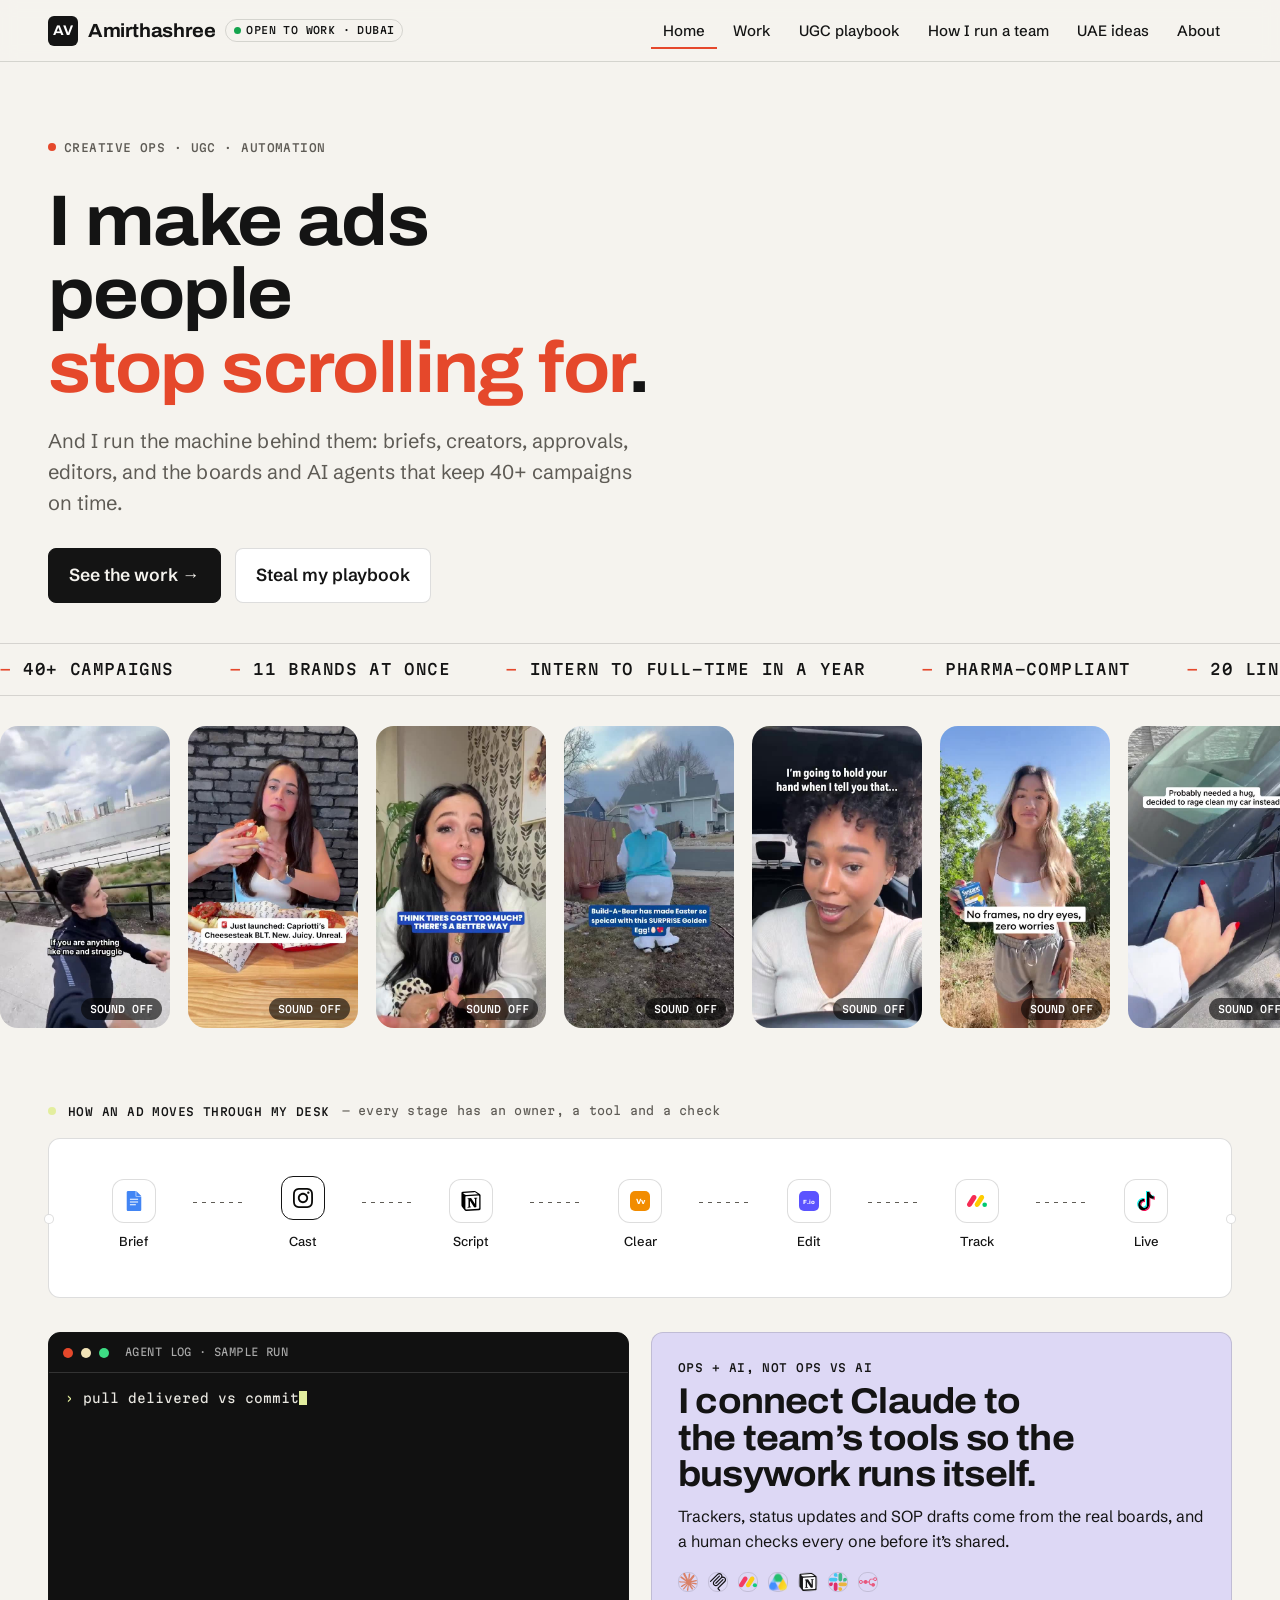
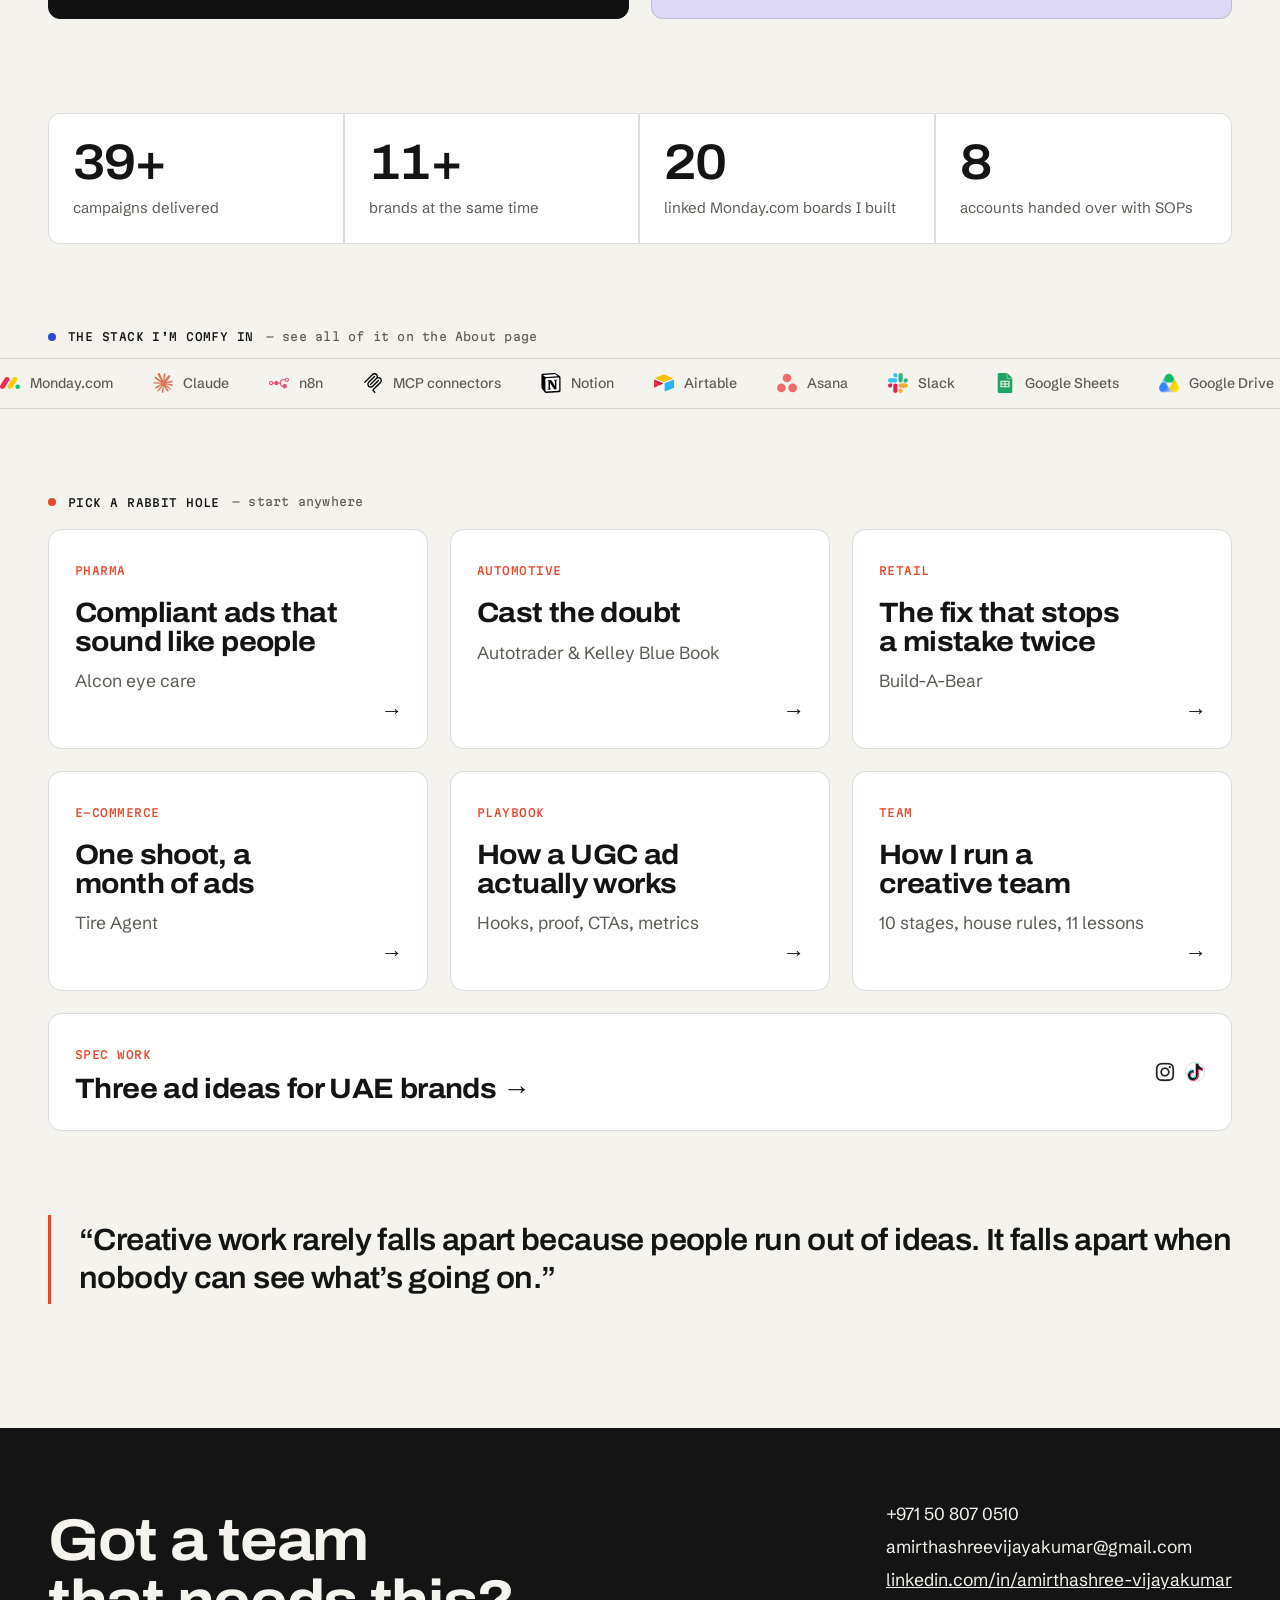
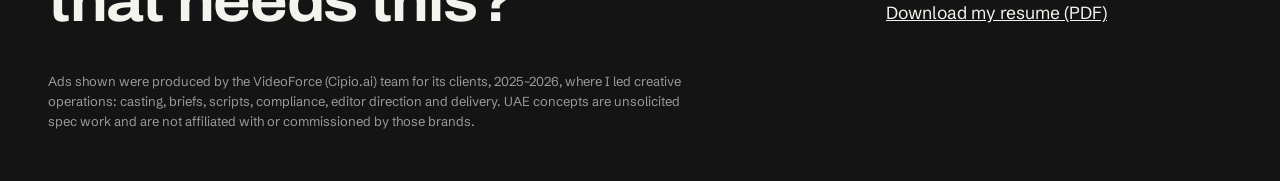
==== commit 22783de9: "Refine design: hairline borders, calmer palette, contained logos, cache-busted assets Co-Authored-By" ====
--- a/index.html
+++ b/index.html
@@ -2,13 +2,13 @@
 <html lang="en"><head><meta charset="utf-8"><meta name="viewport" content="width=device-width, initial-scale=1">
 <title>Amirthashree Vijayakumar · Creative Operations</title>
 <meta name="description" content="Amirthashree Vijayakumar: creative and marketing operations for UGC ads. 40+ campaigns, 11 brands, based in Dubai.">
-<link rel="preload" href="fonts/archivo-latin-wdth-normal.woff2" as="font" type="font/woff2" crossorigin><link rel="preload" href="fonts/schibsted-grotesk-latin-wght-normal.woff2" as="font" type="font/woff2" crossorigin><link rel="stylesheet" href="css/site.css"></head>
+<link rel="preload" href="fonts/archivo-latin-wdth-normal.woff2" as="font" type="font/woff2" crossorigin><link rel="preload" href="fonts/schibsted-grotesk-latin-wght-normal.woff2" as="font" type="font/woff2" crossorigin><link rel="stylesheet" href="css/site.css?v=5471e50b"></head>
 <body>
 <header class="nav"><div class="wrap"><a class="logo" href="index.html"><i>AV</i>Amirthashree<em>Open to work · Dubai</em></a><nav aria-label="Main"><a href="index.html" aria-current="page">Home</a><a href="work.html">Work</a><a href="ugc.html">UGC playbook</a><a href="playbook.html">How I run a team</a><a href="concepts.html">UAE ideas</a><a href="about.html">About</a></nav></div></header>
 <main>
 <section style="padding:70px 0 40px;position:relative"><div class="wrap" style="position:relative">
  <span class="sticker">Creative ops · UGC · Automation</span>
- <h1 class="big" style="margin-top:26px;max-width:13ch">I make ads people <span data-rotate="stop scrolling for|watch twice|actually buy from|send to a friend" style="color:var(--tomato);transition:opacity .2s;display:inline-block">stop scrolling for</span>.</h1>
+ <h1 class="big" style="margin-top:26px;max-width:13ch">I make ads people <span data-rotate="stop scrolling for|watch twice|actually buy from|send to a friend" style="color:var(--tomato);transition:opacity .2s;white-space:nowrap">stop scrolling for</span><span style="white-space:nowrap">.</span></h1>
  <p class="lede">And I run the machine behind them: briefs, creators, approvals, editors, and the boards and AI agents that keep 40+ campaigns on time.</p>
  <p style="margin-top:30px;display:flex;gap:14px;flex-wrap:wrap"><a class="btn" href="work.html">See the work →</a><a class="btn ghost" href="ugc.html">Steal my playbook</a></p>
  <div class="badge" style="right:28px;top:10px" aria-hidden="true">Available now · in Dubai ·</div>
@@ -58,4 +58,4 @@
 <h2>Got a team<br>that needs this?</h2>
 <p>+971 50 807 0510<br>amirthashreevijayakumar@gmail.com<br><a href="https://www.linkedin.com/in/amirthashree-vijayakumar">linkedin.com/in/amirthashree-vijayakumar</a><br><a href="resume.pdf">Download my resume (PDF)</a></p>
 </div><small>Ads shown were produced by the VideoForce (Cipio.ai) team for its clients, 2025–2026, where I led creative operations: casting, briefs, scripts, compliance, editor direction and delivery. UAE concepts are unsolicited spec work and are not affiliated with or commissioned by those brands.</small></div></footer>
-<script src="js/site.js"></script></body></html>+<script src="js/site.js?v=7304e873"></script></body></html>
--- a/css/site.css
+++ b/css/site.css
@@ -7,8 +7,8 @@
 @font-face{font-family:"Martian Mono";src:url(../fonts/martian-mono-latin-400-normal.woff2) format("woff2");font-weight:400;font-display:swap}
 @font-face{font-family:"Martian Mono";src:url(../fonts/martian-mono-latin-500-normal.woff2) format("woff2");font-weight:500;font-display:swap}
 :root{
-  --bg:#F1EEE6; --ink:#121212; --soft:#55524B; --card:#FFFFFF; --line:#121212;
-  --tomato:#FF4F2E; --cobalt:#2B4BFF; --sun:#FFC93C; --pink:#FF9BD2; --mint:#8EE3C8; --lime:#D6F54A; --lilac:#C9BFFF;
+  --bg:#F5F3EE; --ink:#141414; --soft:#5E5B55; --card:#FFFFFF; --line:#121212;
+  --tomato:#E5482B; --cobalt:#2F45D8; --sun:#F2E3B8; --pink:#F2D9E2; --mint:#D3E8DE; --lime:#E3EE9E; --lilac:#DDD8F5; --hair:rgba(17,17,17,.14);
   --display:"Archivo","Arial Black",Arial,sans-serif;
   --body:"Schibsted Grotesk","Helvetica Neue",Arial,sans-serif;
   --mono:"Martian Mono",ui-monospace,Menlo,monospace;
@@ -17,14 +17,14 @@
 *{box-sizing:border-box;margin:0;padding:0}
 [hidden]{display:none!important}
 html{scroll-behavior:smooth}
-body{background:var(--bg) radial-gradient(rgba(18,18,18,.16) 1px,transparent 1.3px) 0 0/24px 24px;color:var(--ink);font-family:var(--body);font-size:17.5px;line-height:1.55;-webkit-font-smoothing:antialiased;overflow-x:hidden}
+body{background:var(--bg);color:var(--ink);font-family:var(--body);font-size:17.5px;line-height:1.55;-webkit-font-smoothing:antialiased;overflow-x:hidden}
 a{color:inherit}
 img,video{max-width:100%;display:block}
 .wrap{max-width:1240px;margin:0 auto;padding:0 28px}
 .mono{font-family:var(--mono);font-size:11px;font-weight:500;letter-spacing:.04em;text-transform:uppercase}
 .hand{font-family:var(--mono);font-size:11.5px;letter-spacing:.02em;color:var(--tomato)}
 .hand::before{content:"↳ "}
-h1,h2,h3{font-family:var(--display);font-weight:800;font-stretch:118%;letter-spacing:-.025em;line-height:.98;text-wrap:balance}
+h1,h2,h3{font-family:var(--display);font-weight:700;font-stretch:108%;letter-spacing:-.022em;line-height:1.02;text-wrap:balance}
 :focus-visible{outline:3px solid var(--cobalt);outline-offset:3px}
 
 /* nav */
@@ -89,8 +89,8 @@
 section{padding:84px 0}
 .kicker{display:flex;align-items:center;gap:12px;margin-bottom:18px;flex-wrap:wrap}
 .kicker .dot{width:14px;height:14px;border-radius:4px;border:2px solid var(--ink);background:var(--tomato)}
-.big{font-size:clamp(42px,7.4vw,112px)}
-.mid{font-size:clamp(30px,4.4vw,58px)}
+.big{font-size:clamp(38px,5.6vw,80px)}
+.mid{font-size:clamp(28px,3.4vw,44px)}
 .lede{font-size:20px;max-width:50ch;color:var(--soft);margin-top:20px}
 .grid{display:grid;gap:22px}
 .g2{grid-template-columns:repeat(2,1fr)} .g3{grid-template-columns:repeat(3,1fr)} .g4{grid-template-columns:repeat(4,1fr)}
@@ -180,3 +180,70 @@
   *{animation:none!important;transition:none!important}
   .js .rv:not(.in){transform:none;opacity:1}
 }
+
+/* ---- Refined layer: calmer, more senior. Hairline borders, no hard shadows, no tilts. ---- */
+*,*::before,*::after{box-shadow:none!important}
+*{border-color:var(--hair)}
+[class]{border-width:1px}
+.card,.tile,.node,.tool,.stats,.rule,.rulec,.metric,.proof>div,.plat>div,.stamp,.job,.receipt,.concept,.flip .f,.flip .b,.bub,.funnel .tier,.adset .row>*,.fb div,.toggle,.stage2,.pill,.chip,.check,.btn.ghost,.cloud span,.path div,.tgroup h3,.hooks div,.tl .bar,.tbar,.stack .ico,.pipe .st .ic,.quote,.sticker,.mock,.ph .frame{border:1px solid var(--hair)!important}
+.stats div,.hooks div,.tl .bar div,.tbar button,.job .side,.concept .stage{border-color:var(--hair)!important}
+.sticker,.quote,.ph.tilt-l,.ph.tilt-r,.stamp,.cloud span,.rv.in,.tool:hover{transform:none!important}
+.badge,.marquee .track span::after{display:none}
+.nav{border-bottom:1px solid var(--hair);background:color-mix(in srgb,var(--bg) 92%,transparent)}
+.nav nav a{font-weight:500;border:0!important}
+.nav nav a[aria-current="page"]{background:transparent;color:var(--ink);box-shadow:inset 0 -2px 0 var(--tomato)!important;border-radius:0}
+.logo{font-stretch:105%;font-weight:700}
+.logo i{border-radius:6px;background:var(--ink);color:#fff}
+.logo em{background:transparent;border:1px solid var(--hair)}
+.sticker{background:transparent!important;border:0!important;padding:0;font-size:11px;color:var(--soft)}
+.sticker::before{background:var(--tomato)}
+.btn{border-radius:8px;padding:13px 20px;font-weight:600;border:1px solid var(--ink)!important}
+.btn:hover{transform:translateY(-1px);background:var(--tomato);border-color:var(--tomato)!important}
+.btn.ghost:hover{background:var(--card);color:var(--ink);border-color:var(--ink)!important}
+.quote{background:transparent!important;border:0!important;border-left:3px solid var(--tomato)!important;border-radius:0;padding:6px 0 6px 28px;font-weight:600;font-stretch:104%;font-size:clamp(22px,2.4vw,32px);line-height:1.25}
+.marquee{background:transparent;color:var(--ink);border-top:1px solid var(--hair);border-bottom:1px solid var(--hair)}
+.marquee .track{font-size:15px;font-family:var(--mono);font-weight:500;text-transform:uppercase;letter-spacing:.04em;gap:56px;padding:14px 0}
+.marquee .track span::before{content:"— ";color:var(--tomato)}
+.ph .frame{border:0!important;border-radius:18px;background:#111}
+.cliprail .ph{width:170px}
+.tile{min-height:220px;border-radius:14px;padding:26px;transition:transform .2s,border-color .2s}
+.tile:hover{transform:translateY(-3px)!important;border-color:var(--ink)!important}
+.tile h3{font-size:clamp(22px,2.2vw,28px);font-weight:700}
+.tile .arrow{font-size:22px;font-weight:600}
+.card,.node,.rule,.rulec,.metric,.job,.concept,.receipt{border-radius:12px}
+.stats{border-radius:12px}
+.stats strong{font-weight:600;font-size:clamp(34px,4vw,50px)}
+.kicker .dot{width:8px;height:8px;border-radius:50%;border:0}
+.hand{color:var(--soft)}
+.hand::before{content:"— "}
+.pill{border-radius:999px;font-weight:500;font-size:13px;background:rgba(255,255,255,.7)}
+.chip{border-radius:999px;font-size:10px}
+.chip.ok{background:#DDF3E4}.chip.wip{background:#FBF0CF}.chip.rev{background:var(--lilac)}.chip.stop{background:#FBE1DB;color:#9E2A14}
+.node::before,.node::after{width:8px;height:8px;margin-top:-4px;border:1px solid var(--hair)}
+.node::before{left:-5px}.node::after{right:-5px}
+.console{border-radius:12px}
+
+/* logos: always contained */
+.ico{width:22px!important;height:22px!important;padding:0!important;background:none!important;border:0!important}
+.ico svg,.ic svg{width:100%!important;height:100%!important;display:block}
+.stack{gap:10px}
+.stack .ico{width:20px!important;height:20px!important;opacity:.9}
+.tool{padding:9px 12px;font-size:14px;font-weight:500;border-radius:10px;gap:10px}
+.tool .ico{width:20px!important;height:20px!important}
+.tools{grid-template-columns:repeat(auto-fill,minmax(160px,1fr));gap:8px}
+.logowall{background:transparent;border-color:var(--hair)}
+.logowall .track{gap:40px;padding:14px 0}
+.logowall .track span{font-weight:500;font-size:14px;color:var(--soft)}
+.logowall .ico{width:20px!important;height:20px!important}
+.pipe .st{font-weight:500;font-size:13px}
+.pipe .st .ic{width:44px;height:44px;padding:11px;border-radius:12px;display:block}
+.pipe .st.on .ic{background:var(--card);border-color:var(--ink)!important;transform:translateY(-3px)}
+.pipe .ln{height:1px;background:repeating-linear-gradient(90deg,var(--soft) 0 4px,transparent 4px 9px);background-size:18px 1px}
+.foot h2{font-size:clamp(34px,4.6vw,64px);font-weight:700}
+.tile{background:var(--card)!important;color:var(--ink)!important}
+.tile .mono{color:var(--tomato)}
+.tile p{color:var(--soft)}
+.tile .arrow{color:var(--ink)}
+.flip .f{background:var(--card)!important}
+.flip .f .mono,.rulec .mono{color:var(--tomato)}
+.rulec{background:var(--card)!important}
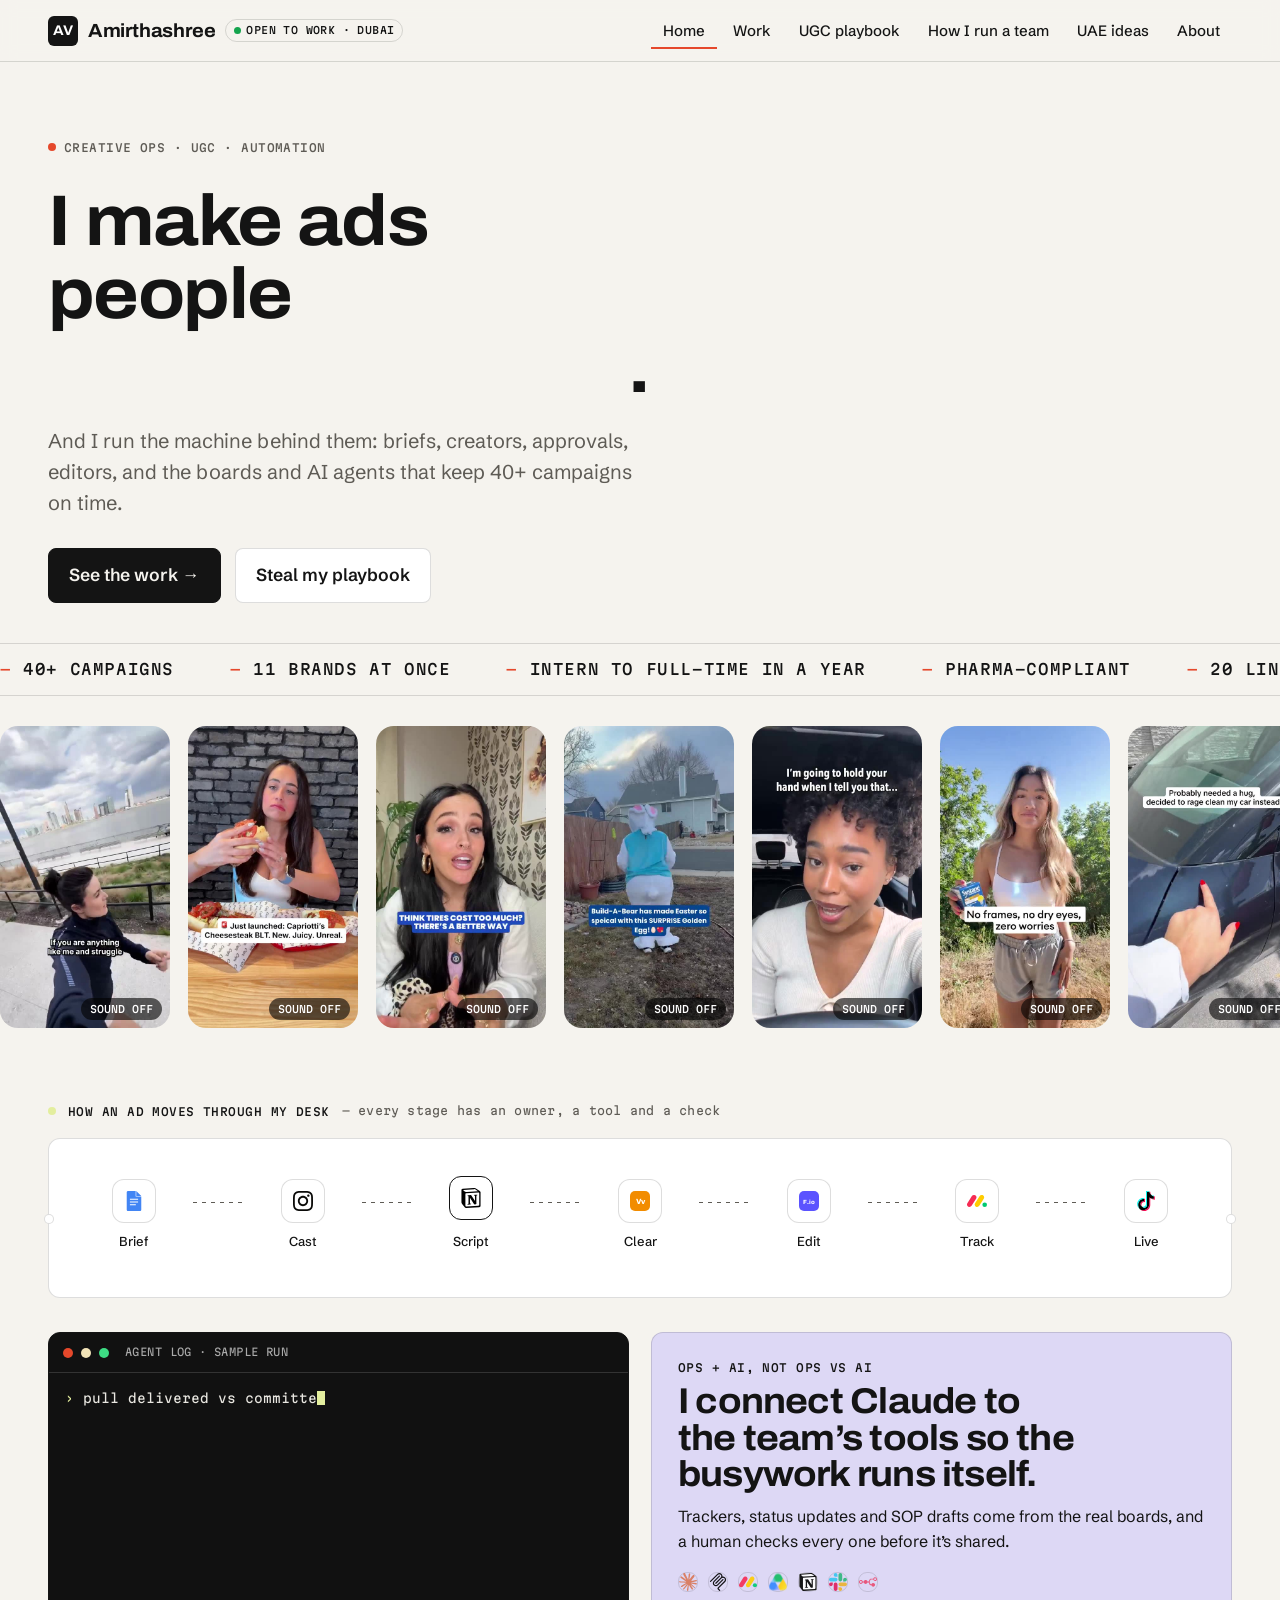
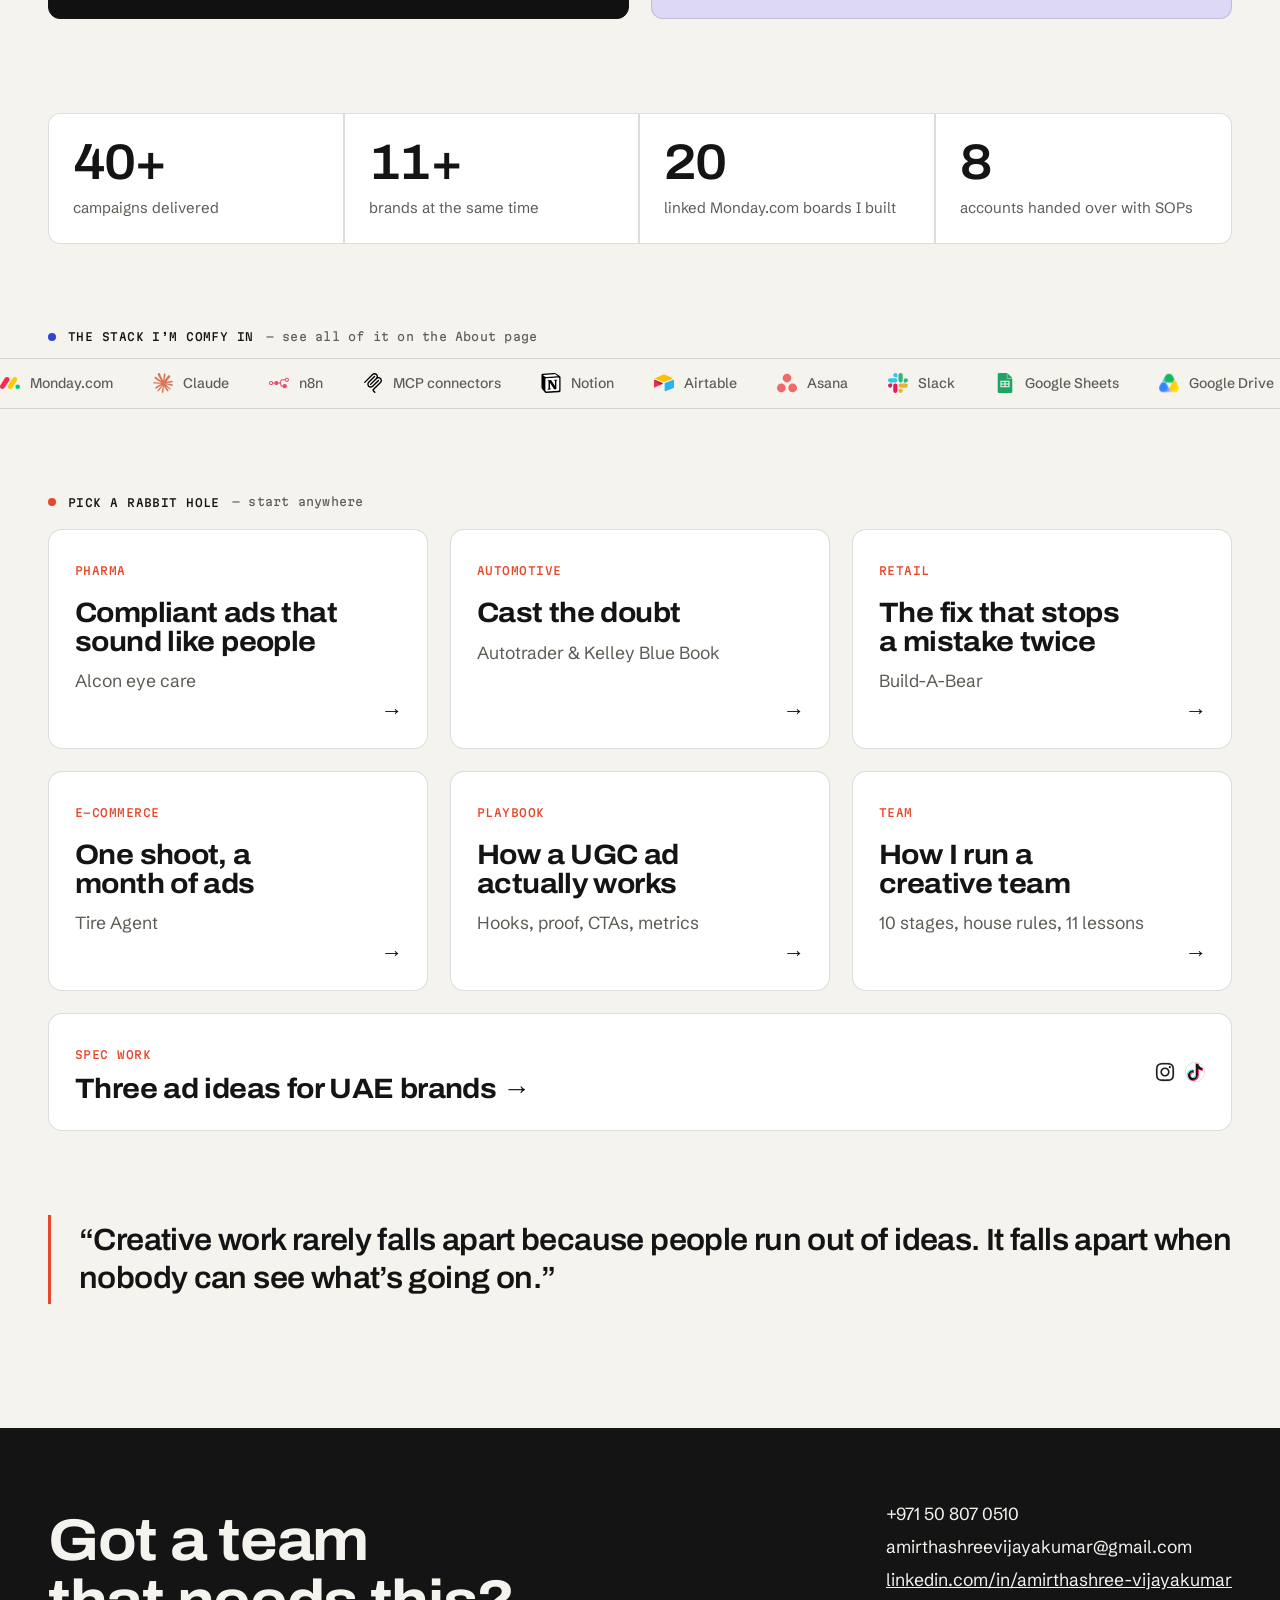
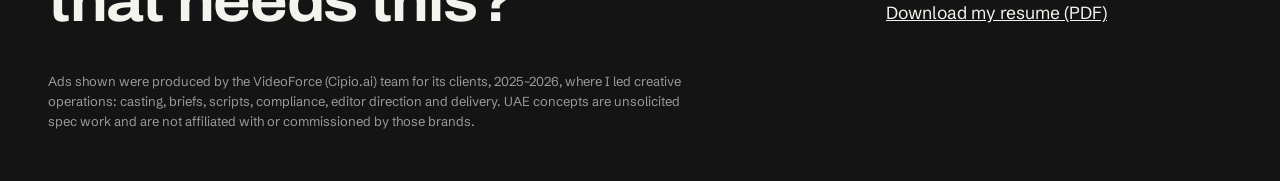
==== commit 6a9ad893: "Give logo SVGs intrinsic size Co-Authored-By: Claude Opus 5.5 <noreply@anthropic.com> Claude-Session" ====
--- a/index.html
+++ b/index.html
@@ -18,14 +18,14 @@
 
 <section style="padding-top:30px"><div class="wrap">
  <div class="kicker"><span class="dot" style="background:var(--lime)"></span><span class="mono">How an ad moves through my desk</span><span class="hand">every stage has an owner, a tool and a check</span></div>
- <div class="node rv" style="padding:26px 22px"><div class="pipe" data-pipe><div class="st"><span class="ic"><svg viewBox="0 0 24 24" aria-hidden="true" fill="#4285F4"><path fill="#4285F4" d="M14.727 6.727H14V0H4.91c-.905 0-1.637.732-1.637 1.636v20.728c0 .904.732 1.636 1.636 1.636h14.182c.904 0 1.636-.732 1.636-1.636V6.727zm-.545 10.455H7.09v-1.364h7.09v1.364zm2.727-3.273H7.091v-1.364h9.818zm0-3.273H7.091V9.273h9.818zM14.727 6h6l-6-6z"/></svg></span>Brief</div><i class="ln"></i><div class="st"><span class="ic"><svg viewBox="0 0 256 256" aria-hidden="true"><path fill="#0a0a08" d="M128 23.064c34.177 0 38.225.13 51.722.745c12.48.57 19.258 2.655 23.769 4.408c5.974 2.322 10.238 5.096 14.717 9.575s7.253 8.743 9.575 14.717c1.753 4.511 3.838 11.289 4.408 23.768c.615 13.498.745 17.546.745 51.723s-.13 38.226-.745 51.723c-.57 12.48-2.655 19.257-4.408 23.768c-2.322 5.974-5.096 10.239-9.575 14.718s-8.743 7.253-14.717 9.574c-4.511 1.753-11.289 3.839-23.769 4.408c-13.495.616-17.543.746-51.722.746s-38.228-.13-51.723-.746c-12.48-.57-19.257-2.655-23.768-4.408c-5.974-2.321-10.239-5.095-14.718-9.574c-4.479-4.48-7.253-8.744-9.574-14.718c-1.753-4.51-3.839-11.288-4.408-23.768c-.616-13.497-.746-17.545-.746-51.723s.13-38.225.746-51.722c.57-12.48 2.655-19.258 4.408-23.769c2.321-5.974 5.095-10.238 9.574-14.717c4.48-4.48 8.744-7.253 14.718-9.575c4.51-1.753 11.288-3.838 23.768-4.408c13.497-.615 17.545-.745 51.723-.745M128 0C93.237 0 88.878.147 75.226.77c-13.625.622-22.93 2.786-31.071 5.95c-8.418 3.271-15.556 7.648-22.672 14.764S9.991 35.738 6.72 44.155C3.555 52.297 1.392 61.602.77 75.226C.147 88.878 0 93.237 0 128s.147 39.122.77 52.774c.622 13.625 2.785 22.93 5.95 31.071c3.27 8.417 7.647 15.556 14.763 22.672s14.254 11.492 22.672 14.763c8.142 3.165 17.446 5.328 31.07 5.95c13.653.623 18.012.77 52.775.77s39.122-.147 52.774-.77c13.624-.622 22.929-2.785 31.07-5.95c8.418-3.27 15.556-7.647 22.672-14.763s11.493-14.254 14.764-22.672c3.164-8.142 5.328-17.446 5.95-31.07c.623-13.653.77-18.012.77-52.775s-.147-39.122-.77-52.774c-.622-13.624-2.786-22.929-5.95-31.07c-3.271-8.418-7.648-15.556-14.764-22.672S220.262 9.99 211.845 6.72c-8.142-3.164-17.447-5.328-31.071-5.95C167.122.147 162.763 0 128 0m0 62.27c-36.302 0-65.73 29.43-65.73 65.73s29.428 65.73 65.73 65.73c36.301 0 65.73-29.428 65.73-65.73c0-36.301-29.429-65.73-65.73-65.73m0 108.397c-23.564 0-42.667-19.103-42.667-42.667S104.436 85.333 128 85.333s42.667 19.103 42.667 42.667s-19.103 42.667-42.667 42.667m83.686-110.994c0 8.484-6.876 15.36-15.36 15.36s-15.36-6.876-15.36-15.36s6.877-15.36 15.36-15.36s15.36 6.877 15.36 15.36"/></svg></span>Cast</div><i class="ln"></i><div class="st"><span class="ic"><svg viewBox="0 0 256 268" aria-hidden="true"><path fill="#fff" d="M16.092 11.538L164.09.608c18.179-1.56 22.85-.508 34.28 7.801l47.243 33.282C253.406 47.414 256 48.975 256 55.207v182.527c0 11.439-4.155 18.205-18.696 19.24L65.44 267.378c-10.913.517-16.11-1.043-21.825-8.327L8.826 213.814C2.586 205.487 0 199.254 0 191.97V29.726c0-9.352 4.155-17.153 16.092-18.188"/><path d="M164.09.608L16.092 11.538C4.155 12.573 0 20.374 0 29.726v162.245c0 7.284 2.585 13.516 8.826 21.843l34.789 45.237c5.715 7.284 10.912 8.844 21.825 8.327l171.864-10.404c14.532-1.035 18.696-7.801 18.696-19.24V55.207c0-5.911-2.336-7.614-9.21-12.66l-1.185-.856L198.37 8.409C186.94.1 182.27-.952 164.09.608M69.327 52.22c-14.033.945-17.216 1.159-25.186-5.323L23.876 30.778c-2.06-2.086-1.026-4.69 4.163-5.207l142.274-10.395c11.947-1.043 18.17 3.12 22.842 6.758l24.401 17.68c1.043.525 3.638 3.637.517 3.637L71.146 52.095zm-16.36 183.954V81.222c0-6.767 2.077-9.887 8.3-10.413L230.02 60.93c5.724-.517 8.31 3.12 8.31 9.879v153.917c0 6.767-1.044 12.49-10.387 13.008l-161.487 9.361c-9.343.517-13.489-2.594-13.489-10.921M212.377 89.53c1.034 4.681 0 9.362-4.681 9.897l-7.783 1.542v114.404c-6.758 3.637-12.981 5.715-18.18 5.715c-8.308 0-10.386-2.604-16.609-10.396l-50.898-80.079v77.476l16.1 3.646s0 9.362-12.989 9.362l-35.814 2.077c-1.043-2.086 0-7.284 3.63-8.318l9.351-2.595V109.823l-12.98-1.052c-1.044-4.68 1.55-11.439 8.826-11.965l38.426-2.585l52.958 81.113v-71.76l-13.498-1.552c-1.043-5.733 3.111-9.896 8.3-10.404z"/></svg></span>Script</div><i class="ln"></i><div class="st"><span class="ic"><svg viewBox="0 0 40 40" aria-hidden="true"><rect width="40" height="40" rx="10" fill="#F28C00"/><text x="20" y="25.5" text-anchor="middle" font-family="Archivo,Arial,sans-serif" font-weight="800" font-size="15" fill="#fff">Vv</text></svg></span>Clear</div><i class="ln"></i><div class="st"><span class="ic"><svg viewBox="0 0 40 40" aria-hidden="true"><rect width="40" height="40" rx="10" fill="#5B53FF"/><text x="20" y="25.5" text-anchor="middle" font-family="Archivo,Arial,sans-serif" font-weight="800" font-size="12" fill="#fff">F.io</text></svg></span>Edit</div><i class="ln"></i><div class="st"><span class="ic"><svg viewBox="0 0 256 156" aria-hidden="true"><path fill="#f62b54" d="M31.846 153.489a31.97 31.97 0 0 1-27.86-16.167a30.91 30.91 0 0 1 .875-31.823l57.373-90.096A31.99 31.99 0 0 1 90.556.015a31.93 31.93 0 0 1 27.41 16.896c5.349 10.113 4.68 22.28-1.725 31.774L58.904 138.78a31.98 31.98 0 0 1-27.058 14.709"/><path fill="#fc0" d="M130.256 153.488c-11.572 0-22.22-6.187-27.812-16.13a30.81 30.81 0 0 1 .875-31.737l57.264-89.89A31.94 31.94 0 0 1 188.93.016c11.669.255 22.244 6.782 27.592 16.993a30.81 30.81 0 0 1-2.066 31.92l-57.252 89.889a31.93 31.93 0 0 1-26.948 14.671"/><ellipse cx="226.466" cy="125.324" fill="#00ca72" rx="29.538" ry="28.918"/></svg></span>Track</div><i class="ln"></i><div class="st"><span class="ic"><svg viewBox="0 0 256 290" aria-hidden="true"><path fill="#ff004f" d="M189.72 104.421c18.678 13.345 41.56 21.197 66.273 21.197v-47.53a67 67 0 0 1-13.918-1.456v37.413c-24.711 0-47.59-7.851-66.272-21.195v96.996c0 48.523-39.356 87.855-87.9 87.855c-18.113 0-34.949-5.473-48.934-14.86c15.962 16.313 38.222 26.432 62.848 26.432c48.548 0 87.905-39.332 87.905-87.857v-96.995zm17.17-47.952c-9.546-10.423-15.814-23.893-17.17-38.785v-6.113h-13.189c3.32 18.927 14.644 35.097 30.358 44.898M69.673 225.607a40 40 0 0 1-8.203-24.33c0-22.192 18.001-40.186 40.21-40.186a40.3 40.3 0 0 1 12.197 1.883v-48.593c-4.61-.631-9.262-.9-13.912-.801v37.822a40.3 40.3 0 0 0-12.203-1.882c-22.208 0-40.208 17.992-40.208 40.187c0 15.694 8.997 29.281 22.119 35.9"/><path d="M175.803 92.849c18.683 13.344 41.56 21.195 66.272 21.195V76.631c-13.794-2.937-26.005-10.141-35.186-20.162c-15.715-9.802-27.038-25.972-30.358-44.898h-34.643v189.843c-.079 22.132-18.049 40.052-40.21 40.052c-13.058 0-24.66-6.221-32.007-15.86c-13.12-6.618-22.118-20.206-22.118-35.898c0-22.193 18-40.187 40.208-40.187c4.255 0 8.356.662 12.203 1.882v-37.822c-47.692.985-86.047 39.933-86.047 87.834c0 23.912 9.551 45.589 25.053 61.428c13.985 9.385 30.82 14.86 48.934 14.86c48.545 0 87.9-39.335 87.9-87.857z"/><path fill="#00f2ea" d="M242.075 76.63V66.516a66.3 66.3 0 0 1-35.186-10.047a66.47 66.47 0 0 0 35.186 20.163M176.53 11.57a68 68 0 0 1-.728-5.457V0h-47.834v189.845c-.076 22.13-18.046 40.05-40.208 40.05a40.06 40.06 0 0 1-18.09-4.287c7.347 9.637 18.949 15.857 32.007 15.857c22.16 0 40.132-17.918 40.21-40.05V11.571zM99.966 113.58v-10.769a89 89 0 0 0-12.061-.818C39.355 101.993 0 141.327 0 189.845c0 30.419 15.467 57.227 38.971 72.996c-15.502-15.838-25.053-37.516-25.053-61.427c0-47.9 38.354-86.848 86.048-87.833"/></svg></span>Live</div></div></div>
+ <div class="node rv" style="padding:26px 22px"><div class="pipe" data-pipe><div class="st"><span class="ic"><svg width="20" height="20" viewBox="0 0 24 24" aria-hidden="true" fill="#4285F4"><path fill="#4285F4" d="M14.727 6.727H14V0H4.91c-.905 0-1.637.732-1.637 1.636v20.728c0 .904.732 1.636 1.636 1.636h14.182c.904 0 1.636-.732 1.636-1.636V6.727zm-.545 10.455H7.09v-1.364h7.09v1.364zm2.727-3.273H7.091v-1.364h9.818zm0-3.273H7.091V9.273h9.818zM14.727 6h6l-6-6z"/></svg></span>Brief</div><i class="ln"></i><div class="st"><span class="ic"><svg width="20" height="20" viewBox="0 0 256 256" aria-hidden="true"><path fill="#0a0a08" d="M128 23.064c34.177 0 38.225.13 51.722.745c12.48.57 19.258 2.655 23.769 4.408c5.974 2.322 10.238 5.096 14.717 9.575s7.253 8.743 9.575 14.717c1.753 4.511 3.838 11.289 4.408 23.768c.615 13.498.745 17.546.745 51.723s-.13 38.226-.745 51.723c-.57 12.48-2.655 19.257-4.408 23.768c-2.322 5.974-5.096 10.239-9.575 14.718s-8.743 7.253-14.717 9.574c-4.511 1.753-11.289 3.839-23.769 4.408c-13.495.616-17.543.746-51.722.746s-38.228-.13-51.723-.746c-12.48-.57-19.257-2.655-23.768-4.408c-5.974-2.321-10.239-5.095-14.718-9.574c-4.479-4.48-7.253-8.744-9.574-14.718c-1.753-4.51-3.839-11.288-4.408-23.768c-.616-13.497-.746-17.545-.746-51.723s.13-38.225.746-51.722c.57-12.48 2.655-19.258 4.408-23.769c2.321-5.974 5.095-10.238 9.574-14.717c4.48-4.48 8.744-7.253 14.718-9.575c4.51-1.753 11.288-3.838 23.768-4.408c13.497-.615 17.545-.745 51.723-.745M128 0C93.237 0 88.878.147 75.226.77c-13.625.622-22.93 2.786-31.071 5.95c-8.418 3.271-15.556 7.648-22.672 14.764S9.991 35.738 6.72 44.155C3.555 52.297 1.392 61.602.77 75.226C.147 88.878 0 93.237 0 128s.147 39.122.77 52.774c.622 13.625 2.785 22.93 5.95 31.071c3.27 8.417 7.647 15.556 14.763 22.672s14.254 11.492 22.672 14.763c8.142 3.165 17.446 5.328 31.07 5.95c13.653.623 18.012.77 52.775.77s39.122-.147 52.774-.77c13.624-.622 22.929-2.785 31.07-5.95c8.418-3.27 15.556-7.647 22.672-14.763s11.493-14.254 14.764-22.672c3.164-8.142 5.328-17.446 5.95-31.07c.623-13.653.77-18.012.77-52.775s-.147-39.122-.77-52.774c-.622-13.624-2.786-22.929-5.95-31.07c-3.271-8.418-7.648-15.556-14.764-22.672S220.262 9.99 211.845 6.72c-8.142-3.164-17.447-5.328-31.071-5.95C167.122.147 162.763 0 128 0m0 62.27c-36.302 0-65.73 29.43-65.73 65.73s29.428 65.73 65.73 65.73c36.301 0 65.73-29.428 65.73-65.73c0-36.301-29.429-65.73-65.73-65.73m0 108.397c-23.564 0-42.667-19.103-42.667-42.667S104.436 85.333 128 85.333s42.667 19.103 42.667 42.667s-19.103 42.667-42.667 42.667m83.686-110.994c0 8.484-6.876 15.36-15.36 15.36s-15.36-6.876-15.36-15.36s6.877-15.36 15.36-15.36s15.36 6.877 15.36 15.36"/></svg></span>Cast</div><i class="ln"></i><div class="st"><span class="ic"><svg width="20" height="20" viewBox="0 0 256 268" aria-hidden="true"><path fill="#fff" d="M16.092 11.538L164.09.608c18.179-1.56 22.85-.508 34.28 7.801l47.243 33.282C253.406 47.414 256 48.975 256 55.207v182.527c0 11.439-4.155 18.205-18.696 19.24L65.44 267.378c-10.913.517-16.11-1.043-21.825-8.327L8.826 213.814C2.586 205.487 0 199.254 0 191.97V29.726c0-9.352 4.155-17.153 16.092-18.188"/><path d="M164.09.608L16.092 11.538C4.155 12.573 0 20.374 0 29.726v162.245c0 7.284 2.585 13.516 8.826 21.843l34.789 45.237c5.715 7.284 10.912 8.844 21.825 8.327l171.864-10.404c14.532-1.035 18.696-7.801 18.696-19.24V55.207c0-5.911-2.336-7.614-9.21-12.66l-1.185-.856L198.37 8.409C186.94.1 182.27-.952 164.09.608M69.327 52.22c-14.033.945-17.216 1.159-25.186-5.323L23.876 30.778c-2.06-2.086-1.026-4.69 4.163-5.207l142.274-10.395c11.947-1.043 18.17 3.12 22.842 6.758l24.401 17.68c1.043.525 3.638 3.637.517 3.637L71.146 52.095zm-16.36 183.954V81.222c0-6.767 2.077-9.887 8.3-10.413L230.02 60.93c5.724-.517 8.31 3.12 8.31 9.879v153.917c0 6.767-1.044 12.49-10.387 13.008l-161.487 9.361c-9.343.517-13.489-2.594-13.489-10.921M212.377 89.53c1.034 4.681 0 9.362-4.681 9.897l-7.783 1.542v114.404c-6.758 3.637-12.981 5.715-18.18 5.715c-8.308 0-10.386-2.604-16.609-10.396l-50.898-80.079v77.476l16.1 3.646s0 9.362-12.989 9.362l-35.814 2.077c-1.043-2.086 0-7.284 3.63-8.318l9.351-2.595V109.823l-12.98-1.052c-1.044-4.68 1.55-11.439 8.826-11.965l38.426-2.585l52.958 81.113v-71.76l-13.498-1.552c-1.043-5.733 3.111-9.896 8.3-10.404z"/></svg></span>Script</div><i class="ln"></i><div class="st"><span class="ic"><svg width="20" height="20" viewBox="0 0 40 40" aria-hidden="true"><rect width="40" height="40" rx="10" fill="#F28C00"/><text x="20" y="25.5" text-anchor="middle" font-family="Archivo,Arial,sans-serif" font-weight="800" font-size="15" fill="#fff">Vv</text></svg></span>Clear</div><i class="ln"></i><div class="st"><span class="ic"><svg width="20" height="20" viewBox="0 0 40 40" aria-hidden="true"><rect width="40" height="40" rx="10" fill="#5B53FF"/><text x="20" y="25.5" text-anchor="middle" font-family="Archivo,Arial,sans-serif" font-weight="800" font-size="12" fill="#fff">F.io</text></svg></span>Edit</div><i class="ln"></i><div class="st"><span class="ic"><svg width="20" height="20" viewBox="0 0 256 156" aria-hidden="true"><path fill="#f62b54" d="M31.846 153.489a31.97 31.97 0 0 1-27.86-16.167a30.91 30.91 0 0 1 .875-31.823l57.373-90.096A31.99 31.99 0 0 1 90.556.015a31.93 31.93 0 0 1 27.41 16.896c5.349 10.113 4.68 22.28-1.725 31.774L58.904 138.78a31.98 31.98 0 0 1-27.058 14.709"/><path fill="#fc0" d="M130.256 153.488c-11.572 0-22.22-6.187-27.812-16.13a30.81 30.81 0 0 1 .875-31.737l57.264-89.89A31.94 31.94 0 0 1 188.93.016c11.669.255 22.244 6.782 27.592 16.993a30.81 30.81 0 0 1-2.066 31.92l-57.252 89.889a31.93 31.93 0 0 1-26.948 14.671"/><ellipse cx="226.466" cy="125.324" fill="#00ca72" rx="29.538" ry="28.918"/></svg></span>Track</div><i class="ln"></i><div class="st"><span class="ic"><svg width="20" height="20" viewBox="0 0 256 290" aria-hidden="true"><path fill="#ff004f" d="M189.72 104.421c18.678 13.345 41.56 21.197 66.273 21.197v-47.53a67 67 0 0 1-13.918-1.456v37.413c-24.711 0-47.59-7.851-66.272-21.195v96.996c0 48.523-39.356 87.855-87.9 87.855c-18.113 0-34.949-5.473-48.934-14.86c15.962 16.313 38.222 26.432 62.848 26.432c48.548 0 87.905-39.332 87.905-87.857v-96.995zm17.17-47.952c-9.546-10.423-15.814-23.893-17.17-38.785v-6.113h-13.189c3.32 18.927 14.644 35.097 30.358 44.898M69.673 225.607a40 40 0 0 1-8.203-24.33c0-22.192 18.001-40.186 40.21-40.186a40.3 40.3 0 0 1 12.197 1.883v-48.593c-4.61-.631-9.262-.9-13.912-.801v37.822a40.3 40.3 0 0 0-12.203-1.882c-22.208 0-40.208 17.992-40.208 40.187c0 15.694 8.997 29.281 22.119 35.9"/><path d="M175.803 92.849c18.683 13.344 41.56 21.195 66.272 21.195V76.631c-13.794-2.937-26.005-10.141-35.186-20.162c-15.715-9.802-27.038-25.972-30.358-44.898h-34.643v189.843c-.079 22.132-18.049 40.052-40.21 40.052c-13.058 0-24.66-6.221-32.007-15.86c-13.12-6.618-22.118-20.206-22.118-35.898c0-22.193 18-40.187 40.208-40.187c4.255 0 8.356.662 12.203 1.882v-37.822c-47.692.985-86.047 39.933-86.047 87.834c0 23.912 9.551 45.589 25.053 61.428c13.985 9.385 30.82 14.86 48.934 14.86c48.545 0 87.9-39.335 87.9-87.857z"/><path fill="#00f2ea" d="M242.075 76.63V66.516a66.3 66.3 0 0 1-35.186-10.047a66.47 66.47 0 0 0 35.186 20.163M176.53 11.57a68 68 0 0 1-.728-5.457V0h-47.834v189.845c-.076 22.13-18.046 40.05-40.208 40.05a40.06 40.06 0 0 1-18.09-4.287c7.347 9.637 18.949 15.857 32.007 15.857c22.16 0 40.132-17.918 40.21-40.05V11.571zM99.966 113.58v-10.769a89 89 0 0 0-12.061-.818C39.355 101.993 0 141.327 0 189.845c0 30.419 15.467 57.227 38.971 72.996c-15.502-15.838-25.053-37.516-25.053-61.427c0-47.9 38.354-86.848 86.048-87.833"/></svg></span>Live</div></div></div>
  <div class="grid g2" style="margin-top:34px;align-items:stretch">
   <div class="console rv"><div class="bar"><i></i><i></i><i></i><span style="margin-left:8px">agent log · sample run</span></div><div class="body" data-console></div></div>
   <div class="card rv" style="display:flex;flex-direction:column;justify-content:center;background:var(--lilac)">
    <span class="mono">Ops + AI, not ops vs AI</span>
    <h3 style="font-size:clamp(26px,2.8vw,36px)">I connect Claude to the team’s tools so the busywork runs itself.</h3>
    <p style="color:var(--ink)">Trackers, status updates and SOP drafts come from the real boards, and a human checks every one before it’s shared.</p>
-   <div style="margin-top:18px"><div class="stack"><span class="ico" title="Claude"><svg viewBox="0 0 256 257" aria-hidden="true"><path fill="#d97757" d="m50.228 170.321l50.357-28.257l.843-2.463l-.843-1.361h-2.462l-8.426-.518l-28.775-.778l-24.952-1.037l-24.175-1.296l-6.092-1.297L0 125.796l.583-3.759l5.12-3.434l7.324.648l16.202 1.101l24.304 1.685l17.629 1.037l26.118 2.722h4.148l.583-1.685l-1.426-1.037l-1.101-1.037l-25.147-17.045l-27.22-18.017l-14.258-10.37l-7.713-5.25l-3.888-4.925l-1.685-10.758l7-7.713l9.397.649l2.398.648l9.527 7.323l20.35 15.75L94.817 91.9l3.889 3.24l1.555-1.102l.195-.777l-1.75-2.917l-14.453-26.118l-15.425-26.572l-6.87-11.018l-1.814-6.61c-.648-2.723-1.102-4.991-1.102-7.778l7.972-10.823L71.42 0l10.63 1.426l4.472 3.888l6.61 15.101l10.694 23.786l16.591 32.34l4.861 9.592l2.592 8.879l.973 2.722h1.685v-1.556l1.36-18.211l2.528-22.36l2.463-28.776l.843-8.1l4.018-9.722l7.971-5.25l6.222 2.981l5.12 7.324l-.713 4.73l-3.046 19.768l-5.962 30.98l-3.889 20.739h2.268l2.593-2.593l10.499-13.934l17.628-22.036l7.778-8.749l9.073-9.657l5.833-4.601h11.018l8.1 12.055l-3.628 12.443l-11.342 14.388l-9.398 12.184l-13.48 18.147l-8.426 14.518l.778 1.166l2.01-.194l30.46-6.481l16.462-2.982l19.637-3.37l8.88 4.148l.971 4.213l-3.5 8.62l-20.998 5.184l-24.628 4.926l-36.682 8.685l-.454.324l.519.648l16.526 1.555l7.065.389h17.304l32.21 2.398l8.426 5.574l5.055 6.805l-.843 5.184l-12.962 6.611l-17.498-4.148l-40.83-9.721l-14-3.5h-1.944v1.167l11.666 11.406l21.387 19.314l26.767 24.887l1.36 6.157l-3.434 4.86l-3.63-.518l-23.526-17.693l-9.073-7.972l-20.545-17.304h-1.36v1.814l4.73 6.935l25.017 37.59l1.296 11.536l-1.814 3.76l-6.481 2.268l-7.13-1.297l-14.647-20.544l-15.1-23.138l-12.185-20.739l-1.49.843l-7.194 77.448l-3.37 3.953l-7.778 2.981l-6.48-4.925l-3.436-7.972l3.435-15.749l4.148-20.544l3.37-16.333l3.046-20.285l1.815-6.74l-.13-.454l-1.49.194l-15.295 20.999l-23.267 31.433l-18.406 19.702l-4.407 1.75l-7.648-3.954l.713-7.064l4.277-6.286l25.47-32.405l15.36-20.092l9.917-11.6l-.065-1.686h-.583L44.07 198.125l-12.055 1.555l-5.185-4.86l.648-7.972l2.463-2.593l20.35-13.999z"/></svg></span><span class="ico" title="MCP connectors"><svg viewBox="0 0 256 285" aria-hidden="true"><path d="M184.913 14.498c11.45 11.45 16.119 27.115 14.005 42.002c14.886-2.115 30.551 2.554 42.005 14.008l.578.578c19.332 19.331 19.332 50.674 0 70.005L140.199 242.394a3.3 3.3 0 0 0 0 4.665l20.802 20.802c3.866 3.867 3.866 10.135 0 14.002c-3.867 3.866-10.136 3.866-14.002 0l-20.8-20.803c-9.022-9.02-9.022-23.647 0-32.668L227.5 127.09c11.6-11.599 11.6-30.404-.005-42.008l-.577-.578c-11.455-11.454-29.937-11.597-41.567-.43l-.438.43l-84.59 84.59c-3.866 3.866-10.134 3.866-14 0c-3.867-3.867-3.867-10.135 0-14.001l84.589-84.59c11.6-11.6 11.6-30.404 0-42.004c-11.598-11.598-30.404-11.598-42.003 0L16.901 140.509c-3.867 3.866-10.135 3.866-14.001 0c-3.867-3.866-3.867-10.135 0-14.001L114.908 14.499c19.332-19.332 50.675-19.332 70.005 0m-28.001 28.003c3.866 3.866 3.866 10.134 0 14l-82.84 82.84c-11.6 11.599-11.6 30.404 0 42.004c11.598 11.598 30.404 11.598 42.003 0l82.84-82.84c3.866-3.866 10.134-3.866 14 0c3.867 3.866 3.867 10.135 0 14l-82.84 82.841c-19.33 19.33-50.673 19.33-70.005 0c-19.33-19.333-19.33-50.675 0-70.006l82.84-82.84c3.867-3.866 10.135-3.866 14.002 0"/></svg></span><span class="ico" title="Monday.com"><svg viewBox="0 0 256 156" aria-hidden="true"><path fill="#f62b54" d="M31.846 153.489a31.97 31.97 0 0 1-27.86-16.167a30.91 30.91 0 0 1 .875-31.823l57.373-90.096A31.99 31.99 0 0 1 90.556.015a31.93 31.93 0 0 1 27.41 16.896c5.349 10.113 4.68 22.28-1.725 31.774L58.904 138.78a31.98 31.98 0 0 1-27.058 14.709"/><path fill="#fc0" d="M130.256 153.488c-11.572 0-22.22-6.187-27.812-16.13a30.81 30.81 0 0 1 .875-31.737l57.264-89.89A31.94 31.94 0 0 1 188.93.016c11.669.255 22.244 6.782 27.592 16.993a30.81 30.81 0 0 1-2.066 31.92l-57.252 89.889a31.93 31.93 0 0 1-26.948 14.671"/><ellipse cx="226.466" cy="125.324" fill="#00ca72" rx="29.538" ry="28.918"/></svg></span><span class="ico" title="Google Drive"><svg viewBox="0 0 256 238" aria-hidden="true"><defs><linearGradient id="SVGjzk6ueva" x1="86.924%" x2="7.63%" y1="94.294%" y2="45.952%"><stop offset="9%" stop-color="#ffe921"/><stop offset="100%" stop-color="#fec700"/></linearGradient><linearGradient id="SVGb0f7AcFJ" x1="99.538%" x2="23.437%" y1="93.901%" y2="54.033%"><stop offset="15%" stop-color="#a9a8ff"/><stop offset="33%" stop-color="#6d97ff"/><stop offset="48%" stop-color="#3186ff"/></linearGradient><linearGradient id="SVGxMwz6dYk" x1="87.128%" x2="-.639%" y1="51.518%" y2="93.078%"><stop offset="55%" stop-color="#0ebc5f"/><stop offset="85%" stop-color="#78c9ff"/></linearGradient><path id="SVGAiIt3btS" d="M77.303 29.27c22.531-39.026 78.863-39.027 101.394 0l69.373 120.158c22.531 39.027-5.633 87.81-50.698 87.81H58.628c-45.065 0-73.23-48.783-50.698-87.81z"/></defs><mask id="SVG6FLXsceq" fill="#fff"><use href="#SVGAiIt3btS"/></mask><g mask="url(#SVG6FLXsceq)"><path fill="url(#SVGjzk6ueva)" d="M341.719 295.937H200.166l-29.293-50.735l70.777-122.589z" transform="translate(-42.87 -58.67)"/><path fill="url(#SVGb0f7AcFJ)" d="m0 295.916l100.069-173.325v.003l-29.282 50.723h58.57l70.783 122.596l-200.138.001z" transform="translate(-42.87 -58.67)"/><path fill="url(#SVGxMwz6dYk)" d="m170.881 0l70.781 122.6l-29.286 50.726H70.812z" transform="translate(-42.87 -58.67)"/></g></svg></span><span class="ico" title="Notion"><svg viewBox="0 0 256 268" aria-hidden="true"><path fill="#fff" d="M16.092 11.538L164.09.608c18.179-1.56 22.85-.508 34.28 7.801l47.243 33.282C253.406 47.414 256 48.975 256 55.207v182.527c0 11.439-4.155 18.205-18.696 19.24L65.44 267.378c-10.913.517-16.11-1.043-21.825-8.327L8.826 213.814C2.586 205.487 0 199.254 0 191.97V29.726c0-9.352 4.155-17.153 16.092-18.188"/><path d="M164.09.608L16.092 11.538C4.155 12.573 0 20.374 0 29.726v162.245c0 7.284 2.585 13.516 8.826 21.843l34.789 45.237c5.715 7.284 10.912 8.844 21.825 8.327l171.864-10.404c14.532-1.035 18.696-7.801 18.696-19.24V55.207c0-5.911-2.336-7.614-9.21-12.66l-1.185-.856L198.37 8.409C186.94.1 182.27-.952 164.09.608M69.327 52.22c-14.033.945-17.216 1.159-25.186-5.323L23.876 30.778c-2.06-2.086-1.026-4.69 4.163-5.207l142.274-10.395c11.947-1.043 18.17 3.12 22.842 6.758l24.401 17.68c1.043.525 3.638 3.637.517 3.637L71.146 52.095zm-16.36 183.954V81.222c0-6.767 2.077-9.887 8.3-10.413L230.02 60.93c5.724-.517 8.31 3.12 8.31 9.879v153.917c0 6.767-1.044 12.49-10.387 13.008l-161.487 9.361c-9.343.517-13.489-2.594-13.489-10.921M212.377 89.53c1.034 4.681 0 9.362-4.681 9.897l-7.783 1.542v114.404c-6.758 3.637-12.981 5.715-18.18 5.715c-8.308 0-10.386-2.604-16.609-10.396l-50.898-80.079v77.476l16.1 3.646s0 9.362-12.989 9.362l-35.814 2.077c-1.043-2.086 0-7.284 3.63-8.318l9.351-2.595V109.823l-12.98-1.052c-1.044-4.68 1.55-11.439 8.826-11.965l38.426-2.585l52.958 81.113v-71.76l-13.498-1.552c-1.043-5.733 3.111-9.896 8.3-10.404z"/></svg></span><span class="ico" title="Slack"><svg viewBox="0 0 256 256" aria-hidden="true"><path fill="#e01e5a" d="M53.841 161.32c0 14.832-11.987 26.82-26.819 26.82S.203 176.152.203 161.32c0-14.831 11.987-26.818 26.82-26.818H53.84zm13.41 0c0-14.831 11.987-26.818 26.819-26.818s26.819 11.987 26.819 26.819v67.047c0 14.832-11.987 26.82-26.82 26.82c-14.83 0-26.818-11.988-26.818-26.82z"/><path fill="#36c5f0" d="M94.07 53.638c-14.832 0-26.82-11.987-26.82-26.819S79.239 0 94.07 0s26.819 11.987 26.819 26.819v26.82zm0 13.613c14.832 0 26.819 11.987 26.819 26.819s-11.987 26.819-26.82 26.819H26.82C11.987 120.889 0 108.902 0 94.069c0-14.83 11.987-26.818 26.819-26.818z"/><path fill="#2eb67d" d="M201.55 94.07c0-14.832 11.987-26.82 26.818-26.82s26.82 11.988 26.82 26.82s-11.988 26.819-26.82 26.819H201.55zm-13.41 0c0 14.832-11.988 26.819-26.82 26.819c-14.831 0-26.818-11.987-26.818-26.82V26.82C134.502 11.987 146.489 0 161.32 0s26.819 11.987 26.819 26.819z"/><path fill="#ecb22e" d="M161.32 201.55c14.832 0 26.82 11.987 26.82 26.818s-11.988 26.82-26.82 26.82c-14.831 0-26.818-11.988-26.818-26.82V201.55zm0-13.41c-14.831 0-26.818-11.988-26.818-26.82c0-14.831 11.987-26.818 26.819-26.818h67.25c14.832 0 26.82 11.987 26.82 26.819s-11.988 26.819-26.82 26.819z"/></svg></span><span class="ico" title="n8n"><svg viewBox="0 0 256 135" aria-hidden="true"><path fill="#ea4b71" d="M229.053 53.895c-12.557 0-23.107-8.588-26.099-20.21h-30.886a13.474 13.474 0 0 0-13.29 11.258l-1.107 6.645a26.9 26.9 0 0 1-8.757 15.78a26.9 26.9 0 0 1 8.757 15.78l1.107 6.646a13.474 13.474 0 0 0 13.29 11.259h3.939c2.992-11.623 13.542-20.21 26.098-20.21c14.883 0 26.948 12.064 26.948 26.946s-12.065 26.948-26.948 26.948c-12.556 0-23.107-8.588-26.098-20.21h-3.939c-13.173 0-24.415-9.524-26.58-22.518l-1.108-6.645a13.474 13.474 0 0 0-13.29-11.259h-10.676c-2.99 11.623-13.542 20.21-26.098 20.21c-12.557 0-23.107-8.587-26.099-20.21H53.046c-2.992 11.623-13.542 20.21-26.099 20.21C12.065 94.316 0 82.252 0 67.369s12.065-26.947 26.947-26.947c12.557 0 23.107 8.588 26.099 20.21h15.171c2.992-11.622 13.542-20.21 26.099-20.21c12.556 0 23.107 8.588 26.098 20.21h10.676a13.474 13.474 0 0 0 13.29-11.258l1.107-6.645c2.166-12.994 13.408-22.517 26.581-22.517h30.886C205.945 8.588 216.496 0 229.053 0C243.935 0 256 12.065 256 26.947s-12.065 26.948-26.947 26.948m0-13.474c7.441 0 13.473-6.032 13.473-13.474c0-7.441-6.032-13.473-13.473-13.473s-13.474 6.032-13.474 13.473s6.032 13.474 13.474 13.474M26.947 80.842c7.442 0 13.474-6.032 13.474-13.474c0-7.44-6.032-13.473-13.474-13.473c-7.441 0-13.473 6.032-13.473 13.473s6.032 13.474 13.473 13.474m80.842-13.474c0 7.442-6.032 13.474-13.473 13.474S80.842 74.81 80.842 67.368c0-7.44 6.032-13.473 13.474-13.473c7.441 0 13.473 6.032 13.473 13.473m107.79 40.421c0 7.442-6.032 13.474-13.474 13.474c-7.441 0-13.473-6.032-13.473-13.474c0-7.441 6.032-13.473 13.473-13.473s13.474 6.032 13.474 13.473"/></svg></span></div></div>
+   <div style="margin-top:18px"><div class="stack"><span class="ico" title="Claude"><svg width="20" height="20" viewBox="0 0 256 257" aria-hidden="true"><path fill="#d97757" d="m50.228 170.321l50.357-28.257l.843-2.463l-.843-1.361h-2.462l-8.426-.518l-28.775-.778l-24.952-1.037l-24.175-1.296l-6.092-1.297L0 125.796l.583-3.759l5.12-3.434l7.324.648l16.202 1.101l24.304 1.685l17.629 1.037l26.118 2.722h4.148l.583-1.685l-1.426-1.037l-1.101-1.037l-25.147-17.045l-27.22-18.017l-14.258-10.37l-7.713-5.25l-3.888-4.925l-1.685-10.758l7-7.713l9.397.649l2.398.648l9.527 7.323l20.35 15.75L94.817 91.9l3.889 3.24l1.555-1.102l.195-.777l-1.75-2.917l-14.453-26.118l-15.425-26.572l-6.87-11.018l-1.814-6.61c-.648-2.723-1.102-4.991-1.102-7.778l7.972-10.823L71.42 0l10.63 1.426l4.472 3.888l6.61 15.101l10.694 23.786l16.591 32.34l4.861 9.592l2.592 8.879l.973 2.722h1.685v-1.556l1.36-18.211l2.528-22.36l2.463-28.776l.843-8.1l4.018-9.722l7.971-5.25l6.222 2.981l5.12 7.324l-.713 4.73l-3.046 19.768l-5.962 30.98l-3.889 20.739h2.268l2.593-2.593l10.499-13.934l17.628-22.036l7.778-8.749l9.073-9.657l5.833-4.601h11.018l8.1 12.055l-3.628 12.443l-11.342 14.388l-9.398 12.184l-13.48 18.147l-8.426 14.518l.778 1.166l2.01-.194l30.46-6.481l16.462-2.982l19.637-3.37l8.88 4.148l.971 4.213l-3.5 8.62l-20.998 5.184l-24.628 4.926l-36.682 8.685l-.454.324l.519.648l16.526 1.555l7.065.389h17.304l32.21 2.398l8.426 5.574l5.055 6.805l-.843 5.184l-12.962 6.611l-17.498-4.148l-40.83-9.721l-14-3.5h-1.944v1.167l11.666 11.406l21.387 19.314l26.767 24.887l1.36 6.157l-3.434 4.86l-3.63-.518l-23.526-17.693l-9.073-7.972l-20.545-17.304h-1.36v1.814l4.73 6.935l25.017 37.59l1.296 11.536l-1.814 3.76l-6.481 2.268l-7.13-1.297l-14.647-20.544l-15.1-23.138l-12.185-20.739l-1.49.843l-7.194 77.448l-3.37 3.953l-7.778 2.981l-6.48-4.925l-3.436-7.972l3.435-15.749l4.148-20.544l3.37-16.333l3.046-20.285l1.815-6.74l-.13-.454l-1.49.194l-15.295 20.999l-23.267 31.433l-18.406 19.702l-4.407 1.75l-7.648-3.954l.713-7.064l4.277-6.286l25.47-32.405l15.36-20.092l9.917-11.6l-.065-1.686h-.583L44.07 198.125l-12.055 1.555l-5.185-4.86l.648-7.972l2.463-2.593l20.35-13.999z"/></svg></span><span class="ico" title="MCP connectors"><svg width="20" height="20" viewBox="0 0 256 285" aria-hidden="true"><path d="M184.913 14.498c11.45 11.45 16.119 27.115 14.005 42.002c14.886-2.115 30.551 2.554 42.005 14.008l.578.578c19.332 19.331 19.332 50.674 0 70.005L140.199 242.394a3.3 3.3 0 0 0 0 4.665l20.802 20.802c3.866 3.867 3.866 10.135 0 14.002c-3.867 3.866-10.136 3.866-14.002 0l-20.8-20.803c-9.022-9.02-9.022-23.647 0-32.668L227.5 127.09c11.6-11.599 11.6-30.404-.005-42.008l-.577-.578c-11.455-11.454-29.937-11.597-41.567-.43l-.438.43l-84.59 84.59c-3.866 3.866-10.134 3.866-14 0c-3.867-3.867-3.867-10.135 0-14.001l84.589-84.59c11.6-11.6 11.6-30.404 0-42.004c-11.598-11.598-30.404-11.598-42.003 0L16.901 140.509c-3.867 3.866-10.135 3.866-14.001 0c-3.867-3.866-3.867-10.135 0-14.001L114.908 14.499c19.332-19.332 50.675-19.332 70.005 0m-28.001 28.003c3.866 3.866 3.866 10.134 0 14l-82.84 82.84c-11.6 11.599-11.6 30.404 0 42.004c11.598 11.598 30.404 11.598 42.003 0l82.84-82.84c3.866-3.866 10.134-3.866 14 0c3.867 3.866 3.867 10.135 0 14l-82.84 82.841c-19.33 19.33-50.673 19.33-70.005 0c-19.33-19.333-19.33-50.675 0-70.006l82.84-82.84c3.867-3.866 10.135-3.866 14.002 0"/></svg></span><span class="ico" title="Monday.com"><svg width="20" height="20" viewBox="0 0 256 156" aria-hidden="true"><path fill="#f62b54" d="M31.846 153.489a31.97 31.97 0 0 1-27.86-16.167a30.91 30.91 0 0 1 .875-31.823l57.373-90.096A31.99 31.99 0 0 1 90.556.015a31.93 31.93 0 0 1 27.41 16.896c5.349 10.113 4.68 22.28-1.725 31.774L58.904 138.78a31.98 31.98 0 0 1-27.058 14.709"/><path fill="#fc0" d="M130.256 153.488c-11.572 0-22.22-6.187-27.812-16.13a30.81 30.81 0 0 1 .875-31.737l57.264-89.89A31.94 31.94 0 0 1 188.93.016c11.669.255 22.244 6.782 27.592 16.993a30.81 30.81 0 0 1-2.066 31.92l-57.252 89.889a31.93 31.93 0 0 1-26.948 14.671"/><ellipse cx="226.466" cy="125.324" fill="#00ca72" rx="29.538" ry="28.918"/></svg></span><span class="ico" title="Google Drive"><svg width="20" height="20" viewBox="0 0 256 238" aria-hidden="true"><defs><linearGradient id="SVGjzk6ueva" x1="86.924%" x2="7.63%" y1="94.294%" y2="45.952%"><stop offset="9%" stop-color="#ffe921"/><stop offset="100%" stop-color="#fec700"/></linearGradient><linearGradient id="SVGb0f7AcFJ" x1="99.538%" x2="23.437%" y1="93.901%" y2="54.033%"><stop offset="15%" stop-color="#a9a8ff"/><stop offset="33%" stop-color="#6d97ff"/><stop offset="48%" stop-color="#3186ff"/></linearGradient><linearGradient id="SVGxMwz6dYk" x1="87.128%" x2="-.639%" y1="51.518%" y2="93.078%"><stop offset="55%" stop-color="#0ebc5f"/><stop offset="85%" stop-color="#78c9ff"/></linearGradient><path id="SVGAiIt3btS" d="M77.303 29.27c22.531-39.026 78.863-39.027 101.394 0l69.373 120.158c22.531 39.027-5.633 87.81-50.698 87.81H58.628c-45.065 0-73.23-48.783-50.698-87.81z"/></defs><mask id="SVG6FLXsceq" fill="#fff"><use href="#SVGAiIt3btS"/></mask><g mask="url(#SVG6FLXsceq)"><path fill="url(#SVGjzk6ueva)" d="M341.719 295.937H200.166l-29.293-50.735l70.777-122.589z" transform="translate(-42.87 -58.67)"/><path fill="url(#SVGb0f7AcFJ)" d="m0 295.916l100.069-173.325v.003l-29.282 50.723h58.57l70.783 122.596l-200.138.001z" transform="translate(-42.87 -58.67)"/><path fill="url(#SVGxMwz6dYk)" d="m170.881 0l70.781 122.6l-29.286 50.726H70.812z" transform="translate(-42.87 -58.67)"/></g></svg></span><span class="ico" title="Notion"><svg width="20" height="20" viewBox="0 0 256 268" aria-hidden="true"><path fill="#fff" d="M16.092 11.538L164.09.608c18.179-1.56 22.85-.508 34.28 7.801l47.243 33.282C253.406 47.414 256 48.975 256 55.207v182.527c0 11.439-4.155 18.205-18.696 19.24L65.44 267.378c-10.913.517-16.11-1.043-21.825-8.327L8.826 213.814C2.586 205.487 0 199.254 0 191.97V29.726c0-9.352 4.155-17.153 16.092-18.188"/><path d="M164.09.608L16.092 11.538C4.155 12.573 0 20.374 0 29.726v162.245c0 7.284 2.585 13.516 8.826 21.843l34.789 45.237c5.715 7.284 10.912 8.844 21.825 8.327l171.864-10.404c14.532-1.035 18.696-7.801 18.696-19.24V55.207c0-5.911-2.336-7.614-9.21-12.66l-1.185-.856L198.37 8.409C186.94.1 182.27-.952 164.09.608M69.327 52.22c-14.033.945-17.216 1.159-25.186-5.323L23.876 30.778c-2.06-2.086-1.026-4.69 4.163-5.207l142.274-10.395c11.947-1.043 18.17 3.12 22.842 6.758l24.401 17.68c1.043.525 3.638 3.637.517 3.637L71.146 52.095zm-16.36 183.954V81.222c0-6.767 2.077-9.887 8.3-10.413L230.02 60.93c5.724-.517 8.31 3.12 8.31 9.879v153.917c0 6.767-1.044 12.49-10.387 13.008l-161.487 9.361c-9.343.517-13.489-2.594-13.489-10.921M212.377 89.53c1.034 4.681 0 9.362-4.681 9.897l-7.783 1.542v114.404c-6.758 3.637-12.981 5.715-18.18 5.715c-8.308 0-10.386-2.604-16.609-10.396l-50.898-80.079v77.476l16.1 3.646s0 9.362-12.989 9.362l-35.814 2.077c-1.043-2.086 0-7.284 3.63-8.318l9.351-2.595V109.823l-12.98-1.052c-1.044-4.68 1.55-11.439 8.826-11.965l38.426-2.585l52.958 81.113v-71.76l-13.498-1.552c-1.043-5.733 3.111-9.896 8.3-10.404z"/></svg></span><span class="ico" title="Slack"><svg width="20" height="20" viewBox="0 0 256 256" aria-hidden="true"><path fill="#e01e5a" d="M53.841 161.32c0 14.832-11.987 26.82-26.819 26.82S.203 176.152.203 161.32c0-14.831 11.987-26.818 26.82-26.818H53.84zm13.41 0c0-14.831 11.987-26.818 26.819-26.818s26.819 11.987 26.819 26.819v67.047c0 14.832-11.987 26.82-26.82 26.82c-14.83 0-26.818-11.988-26.818-26.82z"/><path fill="#36c5f0" d="M94.07 53.638c-14.832 0-26.82-11.987-26.82-26.819S79.239 0 94.07 0s26.819 11.987 26.819 26.819v26.82zm0 13.613c14.832 0 26.819 11.987 26.819 26.819s-11.987 26.819-26.82 26.819H26.82C11.987 120.889 0 108.902 0 94.069c0-14.83 11.987-26.818 26.819-26.818z"/><path fill="#2eb67d" d="M201.55 94.07c0-14.832 11.987-26.82 26.818-26.82s26.82 11.988 26.82 26.82s-11.988 26.819-26.82 26.819H201.55zm-13.41 0c0 14.832-11.988 26.819-26.82 26.819c-14.831 0-26.818-11.987-26.818-26.82V26.82C134.502 11.987 146.489 0 161.32 0s26.819 11.987 26.819 26.819z"/><path fill="#ecb22e" d="M161.32 201.55c14.832 0 26.82 11.987 26.82 26.818s-11.988 26.82-26.82 26.82c-14.831 0-26.818-11.988-26.818-26.82V201.55zm0-13.41c-14.831 0-26.818-11.988-26.818-26.82c0-14.831 11.987-26.818 26.819-26.818h67.25c14.832 0 26.82 11.987 26.82 26.819s-11.988 26.819-26.82 26.819z"/></svg></span><span class="ico" title="n8n"><svg width="20" height="20" viewBox="0 0 256 135" aria-hidden="true"><path fill="#ea4b71" d="M229.053 53.895c-12.557 0-23.107-8.588-26.099-20.21h-30.886a13.474 13.474 0 0 0-13.29 11.258l-1.107 6.645a26.9 26.9 0 0 1-8.757 15.78a26.9 26.9 0 0 1 8.757 15.78l1.107 6.646a13.474 13.474 0 0 0 13.29 11.259h3.939c2.992-11.623 13.542-20.21 26.098-20.21c14.883 0 26.948 12.064 26.948 26.946s-12.065 26.948-26.948 26.948c-12.556 0-23.107-8.588-26.098-20.21h-3.939c-13.173 0-24.415-9.524-26.58-22.518l-1.108-6.645a13.474 13.474 0 0 0-13.29-11.259h-10.676c-2.99 11.623-13.542 20.21-26.098 20.21c-12.557 0-23.107-8.587-26.099-20.21H53.046c-2.992 11.623-13.542 20.21-26.099 20.21C12.065 94.316 0 82.252 0 67.369s12.065-26.947 26.947-26.947c12.557 0 23.107 8.588 26.099 20.21h15.171c2.992-11.622 13.542-20.21 26.099-20.21c12.556 0 23.107 8.588 26.098 20.21h10.676a13.474 13.474 0 0 0 13.29-11.258l1.107-6.645c2.166-12.994 13.408-22.517 26.581-22.517h30.886C205.945 8.588 216.496 0 229.053 0C243.935 0 256 12.065 256 26.947s-12.065 26.948-26.947 26.948m0-13.474c7.441 0 13.473-6.032 13.473-13.474c0-7.441-6.032-13.473-13.473-13.473s-13.474 6.032-13.474 13.473s6.032 13.474 13.474 13.474M26.947 80.842c7.442 0 13.474-6.032 13.474-13.474c0-7.44-6.032-13.473-13.474-13.473c-7.441 0-13.473 6.032-13.473 13.473s6.032 13.474 13.473 13.474m80.842-13.474c0 7.442-6.032 13.474-13.473 13.474S80.842 74.81 80.842 67.368c0-7.44 6.032-13.473 13.474-13.473c7.441 0 13.473 6.032 13.473 13.473m107.79 40.421c0 7.442-6.032 13.474-13.474 13.474c-7.441 0-13.473-6.032-13.473-13.474c0-7.441 6.032-13.473 13.473-13.473s13.474 6.032 13.474 13.473"/></svg></span></div></div>
   </div>
  </div>
 </div></section>
@@ -39,7 +39,7 @@
  </div></div></section>
 
 <div class="kicker wrap" style="margin-bottom:12px"><span class="dot" style="background:var(--cobalt)"></span><span class="mono">The stack I’m comfy in</span><span class="hand">see all of it on the About page</span></div>
-<div class="logowall" aria-label="Tools I use"><div class="track"><span><span class="ico" title="Monday.com"><svg viewBox="0 0 256 156" aria-hidden="true"><path fill="#f62b54" d="M31.846 153.489a31.97 31.97 0 0 1-27.86-16.167a30.91 30.91 0 0 1 .875-31.823l57.373-90.096A31.99 31.99 0 0 1 90.556.015a31.93 31.93 0 0 1 27.41 16.896c5.349 10.113 4.68 22.28-1.725 31.774L58.904 138.78a31.98 31.98 0 0 1-27.058 14.709"/><path fill="#fc0" d="M130.256 153.488c-11.572 0-22.22-6.187-27.812-16.13a30.81 30.81 0 0 1 .875-31.737l57.264-89.89A31.94 31.94 0 0 1 188.93.016c11.669.255 22.244 6.782 27.592 16.993a30.81 30.81 0 0 1-2.066 31.92l-57.252 89.889a31.93 31.93 0 0 1-26.948 14.671"/><ellipse cx="226.466" cy="125.324" fill="#00ca72" rx="29.538" ry="28.918"/></svg></span>Monday.com</span><span><span class="ico" title="Claude"><svg viewBox="0 0 256 257" aria-hidden="true"><path fill="#d97757" d="m50.228 170.321l50.357-28.257l.843-2.463l-.843-1.361h-2.462l-8.426-.518l-28.775-.778l-24.952-1.037l-24.175-1.296l-6.092-1.297L0 125.796l.583-3.759l5.12-3.434l7.324.648l16.202 1.101l24.304 1.685l17.629 1.037l26.118 2.722h4.148l.583-1.685l-1.426-1.037l-1.101-1.037l-25.147-17.045l-27.22-18.017l-14.258-10.37l-7.713-5.25l-3.888-4.925l-1.685-10.758l7-7.713l9.397.649l2.398.648l9.527 7.323l20.35 15.75L94.817 91.9l3.889 3.24l1.555-1.102l.195-.777l-1.75-2.917l-14.453-26.118l-15.425-26.572l-6.87-11.018l-1.814-6.61c-.648-2.723-1.102-4.991-1.102-7.778l7.972-10.823L71.42 0l10.63 1.426l4.472 3.888l6.61 15.101l10.694 23.786l16.591 32.34l4.861 9.592l2.592 8.879l.973 2.722h1.685v-1.556l1.36-18.211l2.528-22.36l2.463-28.776l.843-8.1l4.018-9.722l7.971-5.25l6.222 2.981l5.12 7.324l-.713 4.73l-3.046 19.768l-5.962 30.98l-3.889 20.739h2.268l2.593-2.593l10.499-13.934l17.628-22.036l7.778-8.749l9.073-9.657l5.833-4.601h11.018l8.1 12.055l-3.628 12.443l-11.342 14.388l-9.398 12.184l-13.48 18.147l-8.426 14.518l.778 1.166l2.01-.194l30.46-6.481l16.462-2.982l19.637-3.37l8.88 4.148l.971 4.213l-3.5 8.62l-20.998 5.184l-24.628 4.926l-36.682 8.685l-.454.324l.519.648l16.526 1.555l7.065.389h17.304l32.21 2.398l8.426 5.574l5.055 6.805l-.843 5.184l-12.962 6.611l-17.498-4.148l-40.83-9.721l-14-3.5h-1.944v1.167l11.666 11.406l21.387 19.314l26.767 24.887l1.36 6.157l-3.434 4.86l-3.63-.518l-23.526-17.693l-9.073-7.972l-20.545-17.304h-1.36v1.814l4.73 6.935l25.017 37.59l1.296 11.536l-1.814 3.76l-6.481 2.268l-7.13-1.297l-14.647-20.544l-15.1-23.138l-12.185-20.739l-1.49.843l-7.194 77.448l-3.37 3.953l-7.778 2.981l-6.48-4.925l-3.436-7.972l3.435-15.749l4.148-20.544l3.37-16.333l3.046-20.285l1.815-6.74l-.13-.454l-1.49.194l-15.295 20.999l-23.267 31.433l-18.406 19.702l-4.407 1.75l-7.648-3.954l.713-7.064l4.277-6.286l25.47-32.405l15.36-20.092l9.917-11.6l-.065-1.686h-.583L44.07 198.125l-12.055 1.555l-5.185-4.86l.648-7.972l2.463-2.593l20.35-13.999z"/></svg></span>Claude</span><span><span class="ico" title="n8n"><svg viewBox="0 0 256 135" aria-hidden="true"><path fill="#ea4b71" d="M229.053 53.895c-12.557 0-23.107-8.588-26.099-20.21h-30.886a13.474 13.474 0 0 0-13.29 11.258l-1.107 6.645a26.9 26.9 0 0 1-8.757 15.78a26.9 26.9 0 0 1 8.757 15.78l1.107 6.646a13.474 13.474 0 0 0 13.29 11.259h3.939c2.992-11.623 13.542-20.21 26.098-20.21c14.883 0 26.948 12.064 26.948 26.946s-12.065 26.948-26.948 26.948c-12.556 0-23.107-8.588-26.098-20.21h-3.939c-13.173 0-24.415-9.524-26.58-22.518l-1.108-6.645a13.474 13.474 0 0 0-13.29-11.259h-10.676c-2.99 11.623-13.542 20.21-26.098 20.21c-12.557 0-23.107-8.587-26.099-20.21H53.046c-2.992 11.623-13.542 20.21-26.099 20.21C12.065 94.316 0 82.252 0 67.369s12.065-26.947 26.947-26.947c12.557 0 23.107 8.588 26.099 20.21h15.171c2.992-11.622 13.542-20.21 26.099-20.21c12.556 0 23.107 8.588 26.098 20.21h10.676a13.474 13.474 0 0 0 13.29-11.258l1.107-6.645c2.166-12.994 13.408-22.517 26.581-22.517h30.886C205.945 8.588 216.496 0 229.053 0C243.935 0 256 12.065 256 26.947s-12.065 26.948-26.947 26.948m0-13.474c7.441 0 13.473-6.032 13.473-13.474c0-7.441-6.032-13.473-13.473-13.473s-13.474 6.032-13.474 13.473s6.032 13.474 13.474 13.474M26.947 80.842c7.442 0 13.474-6.032 13.474-13.474c0-7.44-6.032-13.473-13.474-13.473c-7.441 0-13.473 6.032-13.473 13.473s6.032 13.474 13.473 13.474m80.842-13.474c0 7.442-6.032 13.474-13.473 13.474S80.842 74.81 80.842 67.368c0-7.44 6.032-13.473 13.474-13.473c7.441 0 13.473 6.032 13.473 13.473m107.79 40.421c0 7.442-6.032 13.474-13.474 13.474c-7.441 0-13.473-6.032-13.473-13.474c0-7.441 6.032-13.473 13.473-13.473s13.474 6.032 13.474 13.473"/></svg></span>n8n</span><span><span class="ico" title="MCP connectors"><svg viewBox="0 0 256 285" aria-hidden="true"><path d="M184.913 14.498c11.45 11.45 16.119 27.115 14.005 42.002c14.886-2.115 30.551 2.554 42.005 14.008l.578.578c19.332 19.331 19.332 50.674 0 70.005L140.199 242.394a3.3 3.3 0 0 0 0 4.665l20.802 20.802c3.866 3.867 3.866 10.135 0 14.002c-3.867 3.866-10.136 3.866-14.002 0l-20.8-20.803c-9.022-9.02-9.022-23.647 0-32.668L227.5 127.09c11.6-11.599 11.6-30.404-.005-42.008l-.577-.578c-11.455-11.454-29.937-11.597-41.567-.43l-.438.43l-84.59 84.59c-3.866 3.866-10.134 3.866-14 0c-3.867-3.867-3.867-10.135 0-14.001l84.589-84.59c11.6-11.6 11.6-30.404 0-42.004c-11.598-11.598-30.404-11.598-42.003 0L16.901 140.509c-3.867 3.866-10.135 3.866-14.001 0c-3.867-3.866-3.867-10.135 0-14.001L114.908 14.499c19.332-19.332 50.675-19.332 70.005 0m-28.001 28.003c3.866 3.866 3.866 10.134 0 14l-82.84 82.84c-11.6 11.599-11.6 30.404 0 42.004c11.598 11.598 30.404 11.598 42.003 0l82.84-82.84c3.866-3.866 10.134-3.866 14 0c3.867 3.866 3.867 10.135 0 14l-82.84 82.841c-19.33 19.33-50.673 19.33-70.005 0c-19.33-19.333-19.33-50.675 0-70.006l82.84-82.84c3.867-3.866 10.135-3.866 14.002 0"/></svg></span>MCP connectors</span><span><span class="ico" title="Notion"><svg viewBox="0 0 256 268" aria-hidden="true"><path fill="#fff" d="M16.092 11.538L164.09.608c18.179-1.56 22.85-.508 34.28 7.801l47.243 33.282C253.406 47.414 256 48.975 256 55.207v182.527c0 11.439-4.155 18.205-18.696 19.24L65.44 267.378c-10.913.517-16.11-1.043-21.825-8.327L8.826 213.814C2.586 205.487 0 199.254 0 191.97V29.726c0-9.352 4.155-17.153 16.092-18.188"/><path d="M164.09.608L16.092 11.538C4.155 12.573 0 20.374 0 29.726v162.245c0 7.284 2.585 13.516 8.826 21.843l34.789 45.237c5.715 7.284 10.912 8.844 21.825 8.327l171.864-10.404c14.532-1.035 18.696-7.801 18.696-19.24V55.207c0-5.911-2.336-7.614-9.21-12.66l-1.185-.856L198.37 8.409C186.94.1 182.27-.952 164.09.608M69.327 52.22c-14.033.945-17.216 1.159-25.186-5.323L23.876 30.778c-2.06-2.086-1.026-4.69 4.163-5.207l142.274-10.395c11.947-1.043 18.17 3.12 22.842 6.758l24.401 17.68c1.043.525 3.638 3.637.517 3.637L71.146 52.095zm-16.36 183.954V81.222c0-6.767 2.077-9.887 8.3-10.413L230.02 60.93c5.724-.517 8.31 3.12 8.31 9.879v153.917c0 6.767-1.044 12.49-10.387 13.008l-161.487 9.361c-9.343.517-13.489-2.594-13.489-10.921M212.377 89.53c1.034 4.681 0 9.362-4.681 9.897l-7.783 1.542v114.404c-6.758 3.637-12.981 5.715-18.18 5.715c-8.308 0-10.386-2.604-16.609-10.396l-50.898-80.079v77.476l16.1 3.646s0 9.362-12.989 9.362l-35.814 2.077c-1.043-2.086 0-7.284 3.63-8.318l9.351-2.595V109.823l-12.98-1.052c-1.044-4.68 1.55-11.439 8.826-11.965l38.426-2.585l52.958 81.113v-71.76l-13.498-1.552c-1.043-5.733 3.111-9.896 8.3-10.404z"/></svg></span>Notion</span><span><span class="ico" title="Airtable"><svg viewBox="0 0 256 215" aria-hidden="true"><path fill="#ffbf00" d="M114.259 2.701L18.86 42.176c-5.305 2.195-5.25 9.73.089 11.847l95.797 37.989a35.54 35.54 0 0 0 26.208 0l95.799-37.99c5.337-2.115 5.393-9.65.086-11.846L141.442 2.7a35.55 35.55 0 0 0-27.183 0"/><path fill="#26b5f8" d="M136.35 112.757v94.902c0 4.514 4.55 7.605 8.746 5.942l106.748-41.435a6.39 6.39 0 0 0 4.035-5.941V71.322c0-4.514-4.551-7.604-8.747-5.941l-106.748 41.434a6.39 6.39 0 0 0-4.035 5.942"/><path fill="#ed3049" d="m111.423 117.654l-31.68 15.296l-3.217 1.555L9.65 166.548C5.411 168.593 0 165.504 0 160.795V71.72c0-1.704.874-3.175 2.046-4.283a7.3 7.3 0 0 1 1.618-1.213c1.598-.959 3.878-1.215 5.816-.448l101.41 40.18c5.155 2.045 5.56 9.268.533 11.697"/><path fill-opacity=".25" d="m111.423 117.654l-31.68 15.296L2.045 67.438a7.3 7.3 0 0 1 1.618-1.213c1.598-.959 3.878-1.215 5.816-.448l101.41 40.18c5.155 2.045 5.56 9.268.533 11.697"/></svg></span>Airtable</span><span><span class="ico" title="Asana"><svg viewBox="0 0 256 237" aria-hidden="true"><path fill="#f06a6a" d="M200.325 125.27c-30.749 0-55.675 24.927-55.675 55.677s24.926 55.677 55.675 55.677S256 211.696 256 180.947c0-30.75-24.926-55.677-55.675-55.677m-144.65.005C24.927 125.275 0 150.197 0 180.947s24.927 55.677 55.675 55.677c30.75 0 55.678-24.928 55.678-55.677c0-30.75-24.928-55.672-55.678-55.672m128-69.6c0 30.75-24.927 55.68-55.674 55.68c-30.75 0-55.676-24.93-55.676-55.68C72.325 24.928 97.25 0 128 0c30.747 0 55.673 24.93 55.673 55.674"/></svg></span>Asana</span><span><span class="ico" title="Slack"><svg viewBox="0 0 256 256" aria-hidden="true"><path fill="#e01e5a" d="M53.841 161.32c0 14.832-11.987 26.82-26.819 26.82S.203 176.152.203 161.32c0-14.831 11.987-26.818 26.82-26.818H53.84zm13.41 0c0-14.831 11.987-26.818 26.819-26.818s26.819 11.987 26.819 26.819v67.047c0 14.832-11.987 26.82-26.82 26.82c-14.83 0-26.818-11.988-26.818-26.82z"/><path fill="#36c5f0" d="M94.07 53.638c-14.832 0-26.82-11.987-26.82-26.819S79.239 0 94.07 0s26.819 11.987 26.819 26.819v26.82zm0 13.613c14.832 0 26.819 11.987 26.819 26.819s-11.987 26.819-26.82 26.819H26.82C11.987 120.889 0 108.902 0 94.069c0-14.83 11.987-26.818 26.819-26.818z"/><path fill="#2eb67d" d="M201.55 94.07c0-14.832 11.987-26.82 26.818-26.82s26.82 11.988 26.82 26.82s-11.988 26.819-26.82 26.819H201.55zm-13.41 0c0 14.832-11.988 26.819-26.82 26.819c-14.831 0-26.818-11.987-26.818-26.82V26.82C134.502 11.987 146.489 0 161.32 0s26.819 11.987 26.819 26.819z"/><path fill="#ecb22e" d="M161.32 201.55c14.832 0 26.82 11.987 26.82 26.818s-11.988 26.82-26.82 26.82c-14.831 0-26.818-11.988-26.818-26.82V201.55zm0-13.41c-14.831 0-26.818-11.988-26.818-26.82c0-14.831 11.987-26.818 26.819-26.818h67.25c14.832 0 26.82 11.987 26.82 26.819s-11.988 26.819-26.82 26.819z"/></svg></span>Slack</span><span><span class="ico" title="Google Sheets"><svg viewBox="0 0 24 24" aria-hidden="true" fill="#1FA463"><path fill="#1FA463" d="M11.318 12.545H7.91v-1.909h3.41v1.91zM14.728 0v6h6zm1.363 10.636h-3.41v1.91h3.41zm0 3.273h-3.41v1.91h3.41zM20.727 6.5v15.864c0 .904-.732 1.636-1.636 1.636H4.909a1.636 1.636 0 0 1-1.636-1.636V1.636C3.273.732 4.005 0 4.909 0h9.318v6.5zm-3.273 2.773H6.545v7.909h10.91v-7.91zm-6.136 4.636H7.91v1.91h3.41v-1.91z"/></svg></span>Google Sheets</span><span><span class="ico" title="Google Drive"><svg viewBox="0 0 256 238" aria-hidden="true"><defs><linearGradient id="SVGjzk6ueva" x1="86.924%" x2="7.63%" y1="94.294%" y2="45.952%"><stop offset="9%" stop-color="#ffe921"/><stop offset="100%" stop-color="#fec700"/></linearGradient><linearGradient id="SVGb0f7AcFJ" x1="99.538%" x2="23.437%" y1="93.901%" y2="54.033%"><stop offset="15%" stop-color="#a9a8ff"/><stop offset="33%" stop-color="#6d97ff"/><stop offset="48%" stop-color="#3186ff"/></linearGradient><linearGradient id="SVGxMwz6dYk" x1="87.128%" x2="-.639%" y1="51.518%" y2="93.078%"><stop offset="55%" stop-color="#0ebc5f"/><stop offset="85%" stop-color="#78c9ff"/></linearGradient><path id="SVGAiIt3btS" d="M77.303 29.27c22.531-39.026 78.863-39.027 101.394 0l69.373 120.158c22.531 39.027-5.633 87.81-50.698 87.81H58.628c-45.065 0-73.23-48.783-50.698-87.81z"/></defs><mask id="SVG6FLXsceq" fill="#fff"><use href="#SVGAiIt3btS"/></mask><g mask="url(#SVG6FLXsceq)"><path fill="url(#SVGjzk6ueva)" d="M341.719 295.937H200.166l-29.293-50.735l70.777-122.589z" transform="translate(-42.87 -58.67)"/><path fill="url(#SVGb0f7AcFJ)" d="m0 295.916l100.069-173.325v.003l-29.282 50.723h58.57l70.783 122.596l-200.138.001z" transform="translate(-42.87 -58.67)"/><path fill="url(#SVGxMwz6dYk)" d="m170.881 0l70.781 122.6l-29.286 50.726H70.812z" transform="translate(-42.87 -58.67)"/></g></svg></span>Google Drive</span><span><span class="ico" title="Google Analytics 4"><svg viewBox="0 0 256 284" aria-hidden="true"><path fill="#f9ab00" d="M256.003 247.933a35.224 35.224 0 0 1-39.376 35.161c-18.044-2.67-31.266-18.371-30.826-36.606V36.845C185.365 18.591 198.62 2.881 216.687.24a35.22 35.22 0 0 1 39.316 35.16z"/><path fill="#e37400" d="M35.101 213.193c19.386 0 35.101 15.716 35.101 35.101c0 19.386-15.715 35.101-35.101 35.101S0 267.68 0 248.295s15.715-35.102 35.101-35.102m92.358-106.387c-19.477 1.068-34.59 17.406-34.137 36.908v94.285c0 25.588 11.259 41.122 27.755 44.433a35.16 35.16 0 0 0 42.146-34.56V142.089a35.22 35.22 0 0 0-35.764-35.282"/></svg></span>Google Analytics 4</span><span><span class="ico" title="Tableau"><svg viewBox="0 0 256 251" aria-hidden="true"><path fill="#7099a6" d="M123.929 11.593v11.641h-20.82v7.571h20.82v23.186h8.139V30.805h21.341v-7.571h-21.341V0h-8.139z"/><path fill="#eb912c" d="M55.884 41.121v16.893H24.369v10.599h31.515v34.307h11.688V68.613H99.56V58.014H67.572V24.228H55.884z"/><path fill="#59879b" d="M187.953 41.121v16.893h-31.515v11.12h31.515v33.786h12.161V69.134h31.514v-11.12h-31.514V24.228h-12.161z"/><path fill="#e8762c" d="M120.901 98.661v18.928H85.837v14.101h35.064v37.855h14.196V131.69h35.063v-14.101h-35.063V79.733h-14.196z"/><path fill="#5b6591" d="M224.01 108.219v11.878h-21.341v9.605h21.341v23.707h10.647v-23.707h21.341v-9.605h-21.341V96.39H224.01z"/><path fill="#7099a6" d="M20.821 109.26v11.357H0v8.044h20.821v22.714h8.138v-22.714l21.341-.757v-7.287H28.959V97.904h-8.138z"/><path fill="#c72035" d="M55.884 162.731v16.893H24.369v11.12h31.515v33.786h12.161v-33.786H99.56v-11.12H68.045v-33.786H55.884z"/><path fill="#1f447e" d="M187.953 162.731v16.893h-31.515v10.6h31.515v34.306h12.161v-34.306h31.514v-10.6h-31.514v-33.786h-12.161z"/><path fill="#5b6591" d="M122.936 205.65v11.83h-21.341v9.606h21.341v23.707h10.647v-23.707h21.341v-9.606h-21.341v-23.707h-10.647z"/></svg></span>Tableau</span><span><span class="ico" title="Sprout Social"><svg viewBox="0 0 40 40" aria-hidden="true"><rect width="40" height="40" rx="10" fill="#2F9E44"/><text x="20" y="25.5" text-anchor="middle" font-family="Archivo,Arial,sans-serif" font-weight="800" font-size="15" fill="#fff">Sp</text></svg></span>Sprout Social</span><span><span class="ico" title="Brandwatch"><svg viewBox="0 0 40 40" aria-hidden="true"><rect width="40" height="40" rx="10" fill="#1B1340"/><text x="20" y="25.5" text-anchor="middle" font-family="Archivo,Arial,sans-serif" font-weight="800" font-size="15" fill="#fff">Bw</text></svg></span>Brandwatch</span><span><span class="ico" title="Sprinklr"><svg viewBox="0 0 40 40" aria-hidden="true"><rect width="40" height="40" rx="10" fill="#0B6BCB"/><text x="20" y="25.5" text-anchor="middle" font-family="Archivo,Arial,sans-serif" font-weight="800" font-size="15" fill="#fff">Sk</text></svg></span>Sprinklr</span><span><span class="ico" title="Instagram"><svg viewBox="0 0 256 256" aria-hidden="true"><path fill="#0a0a08" d="M128 23.064c34.177 0 38.225.13 51.722.745c12.48.57 19.258 2.655 23.769 4.408c5.974 2.322 10.238 5.096 14.717 9.575s7.253 8.743 9.575 14.717c1.753 4.511 3.838 11.289 4.408 23.768c.615 13.498.745 17.546.745 51.723s-.13 38.226-.745 51.723c-.57 12.48-2.655 19.257-4.408 23.768c-2.322 5.974-5.096 10.239-9.575 14.718s-8.743 7.253-14.717 9.574c-4.511 1.753-11.289 3.839-23.769 4.408c-13.495.616-17.543.746-51.722.746s-38.228-.13-51.723-.746c-12.48-.57-19.257-2.655-23.768-4.408c-5.974-2.321-10.239-5.095-14.718-9.574c-4.479-4.48-7.253-8.744-9.574-14.718c-1.753-4.51-3.839-11.288-4.408-23.768c-.616-13.497-.746-17.545-.746-51.723s.13-38.225.746-51.722c.57-12.48 2.655-19.258 4.408-23.769c2.321-5.974 5.095-10.238 9.574-14.717c4.48-4.48 8.744-7.253 14.718-9.575c4.51-1.753 11.288-3.838 23.768-4.408c13.497-.615 17.545-.745 51.723-.745M128 0C93.237 0 88.878.147 75.226.77c-13.625.622-22.93 2.786-31.071 5.95c-8.418 3.271-15.556 7.648-22.672 14.764S9.991 35.738 6.72 44.155C3.555 52.297 1.392 61.602.77 75.226C.147 88.878 0 93.237 0 128s.147 39.122.77 52.774c.622 13.625 2.785 22.93 5.95 31.071c3.27 8.417 7.647 15.556 14.763 22.672s14.254 11.492 22.672 14.763c8.142 3.165 17.446 5.328 31.07 5.95c13.653.623 18.012.77 52.775.77s39.122-.147 52.774-.77c13.624-.622 22.929-2.785 31.07-5.95c8.418-3.27 15.556-7.647 22.672-14.763s11.493-14.254 14.764-22.672c3.164-8.142 5.328-17.446 5.95-31.07c.623-13.653.77-18.012.77-52.775s-.147-39.122-.77-52.774c-.622-13.624-2.786-22.929-5.95-31.07c-3.271-8.418-7.648-15.556-14.764-22.672S220.262 9.99 211.845 6.72c-8.142-3.164-17.447-5.328-31.071-5.95C167.122.147 162.763 0 128 0m0 62.27c-36.302 0-65.73 29.43-65.73 65.73s29.428 65.73 65.73 65.73c36.301 0 65.73-29.428 65.73-65.73c0-36.301-29.429-65.73-65.73-65.73m0 108.397c-23.564 0-42.667-19.103-42.667-42.667S104.436 85.333 128 85.333s42.667 19.103 42.667 42.667s-19.103 42.667-42.667 42.667m83.686-110.994c0 8.484-6.876 15.36-15.36 15.36s-15.36-6.876-15.36-15.36s6.877-15.36 15.36-15.36s15.36 6.877 15.36 15.36"/></svg></span>Instagram</span><span><span class="ico" title="TikTok"><svg viewBox="0 0 256 290" aria-hidden="true"><path fill="#ff004f" d="M189.72 104.421c18.678 13.345 41.56 21.197 66.273 21.197v-47.53a67 67 0 0 1-13.918-1.456v37.413c-24.711 0-47.59-7.851-66.272-21.195v96.996c0 48.523-39.356 87.855-87.9 87.855c-18.113 0-34.949-5.473-48.934-14.86c15.962 16.313 38.222 26.432 62.848 26.432c48.548 0 87.905-39.332 87.905-87.857v-96.995zm17.17-47.952c-9.546-10.423-15.814-23.893-17.17-38.785v-6.113h-13.189c3.32 18.927 14.644 35.097 30.358 44.898M69.673 225.607a40 40 0 0 1-8.203-24.33c0-22.192 18.001-40.186 40.21-40.186a40.3 40.3 0 0 1 12.197 1.883v-48.593c-4.61-.631-9.262-.9-13.912-.801v37.822a40.3 40.3 0 0 0-12.203-1.882c-22.208 0-40.208 17.992-40.208 40.187c0 15.694 8.997 29.281 22.119 35.9"/><path d="M175.803 92.849c18.683 13.344 41.56 21.195 66.272 21.195V76.631c-13.794-2.937-26.005-10.141-35.186-20.162c-15.715-9.802-27.038-25.972-30.358-44.898h-34.643v189.843c-.079 22.132-18.049 40.052-40.21 40.052c-13.058 0-24.66-6.221-32.007-15.86c-13.12-6.618-22.118-20.206-22.118-35.898c0-22.193 18-40.187 40.208-40.187c4.255 0 8.356.662 12.203 1.882v-37.822c-47.692.985-86.047 39.933-86.047 87.834c0 23.912 9.551 45.589 25.053 61.428c13.985 9.385 30.82 14.86 48.934 14.86c48.545 0 87.9-39.335 87.9-87.857z"/><path fill="#00f2ea" d="M242.075 76.63V66.516a66.3 66.3 0 0 1-35.186-10.047a66.47 66.47 0 0 0 35.186 20.163M176.53 11.57a68 68 0 0 1-.728-5.457V0h-47.834v189.845c-.076 22.13-18.046 40.05-40.208 40.05a40.06 40.06 0 0 1-18.09-4.287c7.347 9.637 18.949 15.857 32.007 15.857c22.16 0 40.132-17.918 40.21-40.05V11.571zM99.966 113.58v-10.769a89 89 0 0 0-12.061-.818C39.355 101.993 0 141.327 0 189.845c0 30.419 15.467 57.227 38.971 72.996c-15.502-15.838-25.053-37.516-25.053-61.427c0-47.9 38.354-86.848 86.048-87.833"/></svg></span>TikTok</span><span><span class="ico" title="LinkedIn"><svg viewBox="0 0 256 256" aria-hidden="true"><path fill="#0a66c2" d="M218.123 218.127h-37.931v-59.403c0-14.165-.253-32.4-19.728-32.4c-19.756 0-22.779 15.434-22.779 31.369v60.43h-37.93V95.967h36.413v16.694h.51a39.91 39.91 0 0 1 35.928-19.733c38.445 0 45.533 25.288 45.533 58.186zM56.955 79.27c-12.157.002-22.014-9.852-22.016-22.009s9.851-22.014 22.008-22.016c12.157-.003 22.014 9.851 22.016 22.008A22.013 22.013 0 0 1 56.955 79.27m18.966 138.858H37.95V95.967h37.97zM237.033.018H18.89C8.58-.098.125 8.161-.001 18.471v219.053c.122 10.315 8.576 18.582 18.89 18.474h218.144c10.336.128 18.823-8.139 18.966-18.474V18.454c-.147-10.33-8.635-18.588-18.966-18.453"/></svg></span>LinkedIn</span><span><span class="ico" title="YouTube"><svg viewBox="0 0 256 180" aria-hidden="true"><path fill="red" d="M250.346 28.075A32.18 32.18 0 0 0 227.69 5.418C207.824 0 127.87 0 127.87 0S47.912.164 28.046 5.582A32.18 32.18 0 0 0 5.39 28.24c-6.009 35.298-8.34 89.084.165 122.97a32.18 32.18 0 0 0 22.656 22.657c19.866 5.418 99.822 5.418 99.822 5.418s79.955 0 99.82-5.418a32.18 32.18 0 0 0 22.657-22.657c6.338-35.348 8.291-89.1-.164-123.134"/><path fill="#fff" d="m102.421 128.06l66.328-38.418l-66.328-38.418z"/></svg></span>YouTube</span><span><span class="ico" title="Meta Ads"><svg viewBox="0 0 256 171" aria-hidden="true"><defs><linearGradient id="SVGYeLhubCc" x1="13.878%" x2="89.144%" y1="55.934%" y2="58.694%"><stop offset="0%" stop-color="#0064e1"/><stop offset="40%" stop-color="#0064e1"/><stop offset="83%" stop-color="#0073ee"/><stop offset="100%" stop-color="#0082fb"/></linearGradient><linearGradient id="SVGll66Sdsg" x1="54.315%" x2="54.315%" y1="82.782%" y2="39.307%"><stop offset="0%" stop-color="#0082fb"/><stop offset="100%" stop-color="#0064e0"/></linearGradient></defs><path fill="#0081fb" d="M27.651 112.136c0 9.775 2.146 17.28 4.95 21.82c3.677 5.947 9.16 8.466 14.751 8.466c7.211 0 13.808-1.79 26.52-19.372c10.185-14.092 22.186-33.874 30.26-46.275l13.675-21.01c9.499-14.591 20.493-30.811 33.1-41.806C161.196 4.985 172.298 0 183.47 0c18.758 0 36.625 10.87 50.3 31.257C248.735 53.584 256 81.707 256 110.729c0 17.253-3.4 29.93-9.187 39.946c-5.591 9.686-16.488 19.363-34.818 19.363v-27.616c15.695 0 19.612-14.422 19.612-30.927c0-23.52-5.484-49.623-17.564-68.273c-8.574-13.23-19.684-21.313-31.907-21.313c-13.22 0-23.859 9.97-35.815 27.75c-6.356 9.445-12.882 20.956-20.208 33.944l-8.066 14.289c-16.203 28.728-20.307 35.271-28.408 46.07c-14.2 18.91-26.324 26.076-42.287 26.076c-18.935 0-30.91-8.2-38.325-20.556C2.973 139.413 0 126.202 0 111.148z"/><path fill="url(#SVGYeLhubCc)" d="M21.802 33.206C34.48 13.666 52.774 0 73.757 0C85.91 0 97.99 3.597 110.605 13.897c13.798 11.261 28.505 29.805 46.853 60.368l6.58 10.967c15.881 26.459 24.917 40.07 30.205 46.49c6.802 8.243 11.565 10.7 17.752 10.7c15.695 0 19.612-14.422 19.612-30.927l24.393-.766c0 17.253-3.4 29.93-9.187 39.946c-5.591 9.686-16.488 19.363-34.818 19.363c-11.395 0-21.49-2.475-32.654-13.007c-8.582-8.083-18.615-22.443-26.334-35.352l-22.96-38.352C118.528 64.08 107.96 49.73 101.845 43.23c-6.578-6.988-15.036-15.428-28.532-15.428c-10.923 0-20.2 7.666-27.963 19.39z"/><path fill="url(#SVGll66Sdsg)" d="M73.312 27.802c-10.923 0-20.2 7.666-27.963 19.39c-10.976 16.568-17.698 41.245-17.698 64.944c0 9.775 2.146 17.28 4.95 21.82L9.027 149.482C2.973 139.413 0 126.202 0 111.148C0 83.772 7.514 55.24 21.802 33.206C34.48 13.666 52.774 0 73.757 0z"/></svg></span>Meta Ads</span><span><span class="ico" title="Frame.io"><svg viewBox="0 0 40 40" aria-hidden="true"><rect width="40" height="40" rx="10" fill="#5B53FF"/><text x="20" y="25.5" text-anchor="middle" font-family="Archivo,Arial,sans-serif" font-weight="800" font-size="12" fill="#fff">F.io</text></svg></span>Frame.io</span><span><span class="ico" title="Veeva"><svg viewBox="0 0 40 40" aria-hidden="true"><rect width="40" height="40" rx="10" fill="#F28C00"/><text x="20" y="25.5" text-anchor="middle" font-family="Archivo,Arial,sans-serif" font-weight="800" font-size="15" fill="#fff">Vv</text></svg></span>Veeva</span><span><span class="ico" title="Photoshop"><svg viewBox="0 0 256 250" aria-hidden="true"><rect width="256" height="249.6" fill="#001e36" rx="42.5"/><path fill="#31a8ff" d="M57.644 175.035V65.297q0-1.201 1.031-1.202l1.087-.003l1.858-.02l2.582-.051l8.65-.183l9.275-.172q4.893-.085 9.702-.086q13.05 0 21.982 3.263a38.1 38.1 0 0 1 14.34 8.758a33.6 33.6 0 0 1 7.814 12.108a40.2 40.2 0 0 1 2.405 13.824q0 13.741-6.355 22.669a35.9 35.9 0 0 1-16.6 12.756l-.573.21c-6.973 2.601-14.695 3.541-23.164 3.6l-1.316.004l-1.953-.01l-.985-.014l-1.098-.026l-.662-.026l-.402-.021l-.989-.036l-1.209-.025l-1.82-.013l-.405-.001v34.263a1.366 1.366 0 0 1-1.546 1.546H58.847q-1.204.001-1.203-1.374M80.84 84.703v35.792q2.23.173 4.12.172h5.668a40.3 40.3 0 0 0 11.533-1.727l.746-.233a18.5 18.5 0 0 0 8.759-5.668q3.228-3.807 3.344-10.492l.005-.499c.09-3.322-.774-6.6-2.491-9.445a16 16 0 0 0-7.47-6.097a31.8 31.8 0 0 0-12.537-2.146l-2.178.006l-1.374.012l-1.311.017l-1.85.036l-1.35.038l-.701.026l-.937.044l-.798.049l-.455.036l-.393.038l-.173.02zm123.93 29.284a40.2 40.2 0 0 0-9.458-3.442l-.76-.164a54.3 54.3 0 0 0-11.009-1.363l-.926-.011a22.2 22.2 0 0 0-6.44.773a5.8 5.8 0 0 0-3.35 2.146a5.4 5.4 0 0 0-.858 2.92a4.56 4.56 0 0 0 1.03 2.747a11.7 11.7 0 0 0 3.235 2.637l.372.197a72 72 0 0 0 7.556 3.52a75 75 0 0 1 16.4 7.814a24.94 24.94 0 0 1 8.416 8.845a23.6 23.6 0 0 1 2.49 10.99a24.7 24.7 0 0 1-4.122 14.169a27.1 27.1 0 0 1-11.936 9.53q-7.556 3.32-18.557 3.432l-.762.004a70 70 0 0 1-13.556-1.188l-.956-.186a46.3 46.3 0 0 1-10.905-3.435a2.22 2.22 0 0 1-1.202-1.89v-18.718a1.01 1.01 0 0 1 .43-.945a.83.83 0 0 1 .944.086a45.9 45.9 0 0 0 13.223 5.238a54.5 54.5 0 0 0 12.537 1.632q6.009 0 8.844-1.546a4.86 4.86 0 0 0 2.834-4.465q0-2.23-2.576-4.293q-1.08-.864-3.097-1.88l-.643-.316l-.686-.323l-.36-.164l-.754-.334l-.393-.17l-.82-.344l-.427-.175l-.886-.355l-.46-.18l-.953-.367l-.997-.373a63 63 0 0 1-15.199-7.728a26.2 26.2 0 0 1-8.071-9.016a23.7 23.7 0 0 1-2.49-10.905a24.6 24.6 0 0 1 3.606-12.88c2.7-4.27 6.576-7.67 11.163-9.788q7.555-3.776 18.89-3.779a83.6 83.6 0 0 1 13.224.945a34.7 34.7 0 0 1 9.206 2.49c.473.136.854.485 1.03.945c.117.419.174.852.172 1.288v17.345c.025.41-.172.803-.515 1.03a1.66 1.66 0 0 1-1.478 0"/></svg></span>Photoshop</span><span><span class="ico" title="Excel"><svg viewBox="0 0 32 32" aria-hidden="true"><defs><linearGradient id="SVGSuUii0pt" x1="4.494" x2="13.832" y1="-2092.086" y2="-2075.914" gradientTransform="translate(0 2100)" gradientUnits="userSpaceOnUse"><stop offset="0" stop-color="#18884f"/><stop offset=".5" stop-color="#117e43"/><stop offset="1" stop-color="#0b6631"/></linearGradient></defs><path fill="#185c37" d="M19.581 15.35L8.512 13.4v14.409A1.19 1.19 0 0 0 9.705 29h19.1A1.19 1.19 0 0 0 30 27.809V22.5Z"/><path fill="#21a366" d="M19.581 3H9.705a1.19 1.19 0 0 0-1.193 1.191V9.5L19.581 16l5.861 1.95L30 16V9.5Z"/><path fill="#107c41" d="M8.512 9.5h11.069V16H8.512Z"/><path d="M16.434 8.2H8.512v16.25h7.922a1.2 1.2 0 0 0 1.194-1.191V9.391A1.2 1.2 0 0 0 16.434 8.2" opacity=".1"/><path d="M15.783 8.85H8.512V25.1h7.271a1.2 1.2 0 0 0 1.194-1.191V10.041a1.2 1.2 0 0 0-1.194-1.191" opacity=".2"/><path d="M15.783 8.85H8.512V23.8h7.271a1.2 1.2 0 0 0 1.194-1.191V10.041a1.2 1.2 0 0 0-1.194-1.191" opacity=".2"/><path d="M15.132 8.85h-6.62V23.8h6.62a1.2 1.2 0 0 0 1.194-1.191V10.041a1.2 1.2 0 0 0-1.194-1.191" opacity=".2"/><path fill="url(#SVGSuUii0pt)" d="M3.194 8.85h11.938a1.193 1.193 0 0 1 1.194 1.191v11.918a1.193 1.193 0 0 1-1.194 1.191H3.194A1.19 1.19 0 0 1 2 21.959V10.041A1.19 1.19 0 0 1 3.194 8.85"/><path fill="#fff" d="m5.7 19.873l2.511-3.884l-2.3-3.862h1.847L9.013 14.6c.116.234.2.408.238.524h.017q.123-.281.26-.546l1.342-2.447h1.7l-2.359 3.84l2.419 3.905h-1.809l-1.45-2.711A2.4 2.4 0 0 1 9.2 16.8h-.024a1.7 1.7 0 0 1-.168.351l-1.493 2.722Z"/><path fill="#33c481" d="M28.806 3h-9.225v6.5H30V4.191A1.19 1.19 0 0 0 28.806 3"/><path fill="#107c41" d="M19.581 16H30v6.5H19.581Z"/></svg></span>Excel</span><span><span class="ico" title="PowerPoint"><svg viewBox="0 0 32 32" aria-hidden="true"><defs><linearGradient id="SVGNTQfxeQw" x1="4.494" x2="13.832" y1="-1748.086" y2="-1731.914" gradientTransform="translate(0 1756)" gradientUnits="userSpaceOnUse"><stop offset="0" stop-color="#ca4c28"/><stop offset=".5" stop-color="#c5401e"/><stop offset="1" stop-color="#b62f14"/></linearGradient></defs><path fill="#ed6c47" d="M18.93 17.3L16.977 3h-.146A12.9 12.9 0 0 0 3.953 15.854V16Z"/><path fill="#ff8f6b" d="M17.123 3h-.146v13l6.511 2.6L30 16v-.146A12.9 12.9 0 0 0 17.123 3"/><path fill="#d35230" d="M30 16v.143A12.905 12.905 0 0 1 17.12 29h-.287a12.907 12.907 0 0 1-12.88-12.857V16Z"/><path d="M17.628 9.389V23.26a1.2 1.2 0 0 1-.742 1.1a1.2 1.2 0 0 1-.45.091H7.027a10 10 0 0 1-.521-.65a12.74 12.74 0 0 1-2.553-7.657v-.286A12.7 12.7 0 0 1 6.05 8.85a9 9 0 0 1 .456-.65h9.93a1.2 1.2 0 0 1 1.192 1.189" opacity=".1"/><path d="M16.977 10.04v13.871a1.2 1.2 0 0 1-.091.448a1.2 1.2 0 0 1-1.1.741H7.62q-.309-.314-.593-.65a10 10 0 0 1-.521-.65a12.74 12.74 0 0 1-2.553-7.657v-.286A12.7 12.7 0 0 1 6.05 8.85h9.735a1.2 1.2 0 0 1 1.192 1.19" opacity=".2"/><path d="M16.977 10.04v12.571a1.2 1.2 0 0 1-1.192 1.189H6.506a12.74 12.74 0 0 1-2.553-7.657v-.286A12.7 12.7 0 0 1 6.05 8.85h9.735a1.2 1.2 0 0 1 1.192 1.19" opacity=".2"/><path d="M16.326 10.04v12.571a1.2 1.2 0 0 1-1.192 1.189H6.506a12.74 12.74 0 0 1-2.553-7.657v-.286A12.7 12.7 0 0 1 6.05 8.85h9.084a1.2 1.2 0 0 1 1.192 1.19" opacity=".2"/><path fill="url(#SVGNTQfxeQw)" d="M3.194 8.85h11.938a1.193 1.193 0 0 1 1.194 1.191v11.918a1.193 1.193 0 0 1-1.194 1.191H3.194A1.19 1.19 0 0 1 2 21.959V10.041A1.19 1.19 0 0 1 3.194 8.85"/><path fill="#fff" d="M9.293 12.028a3.3 3.3 0 0 1 2.174.636a2.27 2.27 0 0 1 .756 1.841a2.56 2.56 0 0 1-.373 1.376a2.5 2.5 0 0 1-1.059.935a3.6 3.6 0 0 1-1.591.334H7.687v2.8H6.141v-7.922ZM7.686 15.94h1.331a1.74 1.74 0 0 0 1.177-.351a1.3 1.3 0 0 0 .4-1.025q0-1.309-1.525-1.31H7.686z"/></svg></span>PowerPoint</span><span><span class="ico" title="Monday.com"><svg viewBox="0 0 256 156" aria-hidden="true"><path fill="#f62b54" d="M31.846 153.489a31.97 31.97 0 0 1-27.86-16.167a30.91 30.91 0 0 1 .875-31.823l57.373-90.096A31.99 31.99 0 0 1 90.556.015a31.93 31.93 0 0 1 27.41 16.896c5.349 10.113 4.68 22.28-1.725 31.774L58.904 138.78a31.98 31.98 0 0 1-27.058 14.709"/><path fill="#fc0" d="M130.256 153.488c-11.572 0-22.22-6.187-27.812-16.13a30.81 30.81 0 0 1 .875-31.737l57.264-89.89A31.94 31.94 0 0 1 188.93.016c11.669.255 22.244 6.782 27.592 16.993a30.81 30.81 0 0 1-2.066 31.92l-57.252 89.889a31.93 31.93 0 0 1-26.948 14.671"/><ellipse cx="226.466" cy="125.324" fill="#00ca72" rx="29.538" ry="28.918"/></svg></span>Monday.com</span><span><span class="ico" title="Claude"><svg viewBox="0 0 256 257" aria-hidden="true"><path fill="#d97757" d="m50.228 170.321l50.357-28.257l.843-2.463l-.843-1.361h-2.462l-8.426-.518l-28.775-.778l-24.952-1.037l-24.175-1.296l-6.092-1.297L0 125.796l.583-3.759l5.12-3.434l7.324.648l16.202 1.101l24.304 1.685l17.629 1.037l26.118 2.722h4.148l.583-1.685l-1.426-1.037l-1.101-1.037l-25.147-17.045l-27.22-18.017l-14.258-10.37l-7.713-5.25l-3.888-4.925l-1.685-10.758l7-7.713l9.397.649l2.398.648l9.527 7.323l20.35 15.75L94.817 91.9l3.889 3.24l1.555-1.102l.195-.777l-1.75-2.917l-14.453-26.118l-15.425-26.572l-6.87-11.018l-1.814-6.61c-.648-2.723-1.102-4.991-1.102-7.778l7.972-10.823L71.42 0l10.63 1.426l4.472 3.888l6.61 15.101l10.694 23.786l16.591 32.34l4.861 9.592l2.592 8.879l.973 2.722h1.685v-1.556l1.36-18.211l2.528-22.36l2.463-28.776l.843-8.1l4.018-9.722l7.971-5.25l6.222 2.981l5.12 7.324l-.713 4.73l-3.046 19.768l-5.962 30.98l-3.889 20.739h2.268l2.593-2.593l10.499-13.934l17.628-22.036l7.778-8.749l9.073-9.657l5.833-4.601h11.018l8.1 12.055l-3.628 12.443l-11.342 14.388l-9.398 12.184l-13.48 18.147l-8.426 14.518l.778 1.166l2.01-.194l30.46-6.481l16.462-2.982l19.637-3.37l8.88 4.148l.971 4.213l-3.5 8.62l-20.998 5.184l-24.628 4.926l-36.682 8.685l-.454.324l.519.648l16.526 1.555l7.065.389h17.304l32.21 2.398l8.426 5.574l5.055 6.805l-.843 5.184l-12.962 6.611l-17.498-4.148l-40.83-9.721l-14-3.5h-1.944v1.167l11.666 11.406l21.387 19.314l26.767 24.887l1.36 6.157l-3.434 4.86l-3.63-.518l-23.526-17.693l-9.073-7.972l-20.545-17.304h-1.36v1.814l4.73 6.935l25.017 37.59l1.296 11.536l-1.814 3.76l-6.481 2.268l-7.13-1.297l-14.647-20.544l-15.1-23.138l-12.185-20.739l-1.49.843l-7.194 77.448l-3.37 3.953l-7.778 2.981l-6.48-4.925l-3.436-7.972l3.435-15.749l4.148-20.544l3.37-16.333l3.046-20.285l1.815-6.74l-.13-.454l-1.49.194l-15.295 20.999l-23.267 31.433l-18.406 19.702l-4.407 1.75l-7.648-3.954l.713-7.064l4.277-6.286l25.47-32.405l15.36-20.092l9.917-11.6l-.065-1.686h-.583L44.07 198.125l-12.055 1.555l-5.185-4.86l.648-7.972l2.463-2.593l20.35-13.999z"/></svg></span>Claude</span><span><span class="ico" title="n8n"><svg viewBox="0 0 256 135" aria-hidden="true"><path fill="#ea4b71" d="M229.053 53.895c-12.557 0-23.107-8.588-26.099-20.21h-30.886a13.474 13.474 0 0 0-13.29 11.258l-1.107 6.645a26.9 26.9 0 0 1-8.757 15.78a26.9 26.9 0 0 1 8.757 15.78l1.107 6.646a13.474 13.474 0 0 0 13.29 11.259h3.939c2.992-11.623 13.542-20.21 26.098-20.21c14.883 0 26.948 12.064 26.948 26.946s-12.065 26.948-26.948 26.948c-12.556 0-23.107-8.588-26.098-20.21h-3.939c-13.173 0-24.415-9.524-26.58-22.518l-1.108-6.645a13.474 13.474 0 0 0-13.29-11.259h-10.676c-2.99 11.623-13.542 20.21-26.098 20.21c-12.557 0-23.107-8.587-26.099-20.21H53.046c-2.992 11.623-13.542 20.21-26.099 20.21C12.065 94.316 0 82.252 0 67.369s12.065-26.947 26.947-26.947c12.557 0 23.107 8.588 26.099 20.21h15.171c2.992-11.622 13.542-20.21 26.099-20.21c12.556 0 23.107 8.588 26.098 20.21h10.676a13.474 13.474 0 0 0 13.29-11.258l1.107-6.645c2.166-12.994 13.408-22.517 26.581-22.517h30.886C205.945 8.588 216.496 0 229.053 0C243.935 0 256 12.065 256 26.947s-12.065 26.948-26.947 26.948m0-13.474c7.441 0 13.473-6.032 13.473-13.474c0-7.441-6.032-13.473-13.473-13.473s-13.474 6.032-13.474 13.473s6.032 13.474 13.474 13.474M26.947 80.842c7.442 0 13.474-6.032 13.474-13.474c0-7.44-6.032-13.473-13.474-13.473c-7.441 0-13.473 6.032-13.473 13.473s6.032 13.474 13.473 13.474m80.842-13.474c0 7.442-6.032 13.474-13.473 13.474S80.842 74.81 80.842 67.368c0-7.44 6.032-13.473 13.474-13.473c7.441 0 13.473 6.032 13.473 13.473m107.79 40.421c0 7.442-6.032 13.474-13.474 13.474c-7.441 0-13.473-6.032-13.473-13.474c0-7.441 6.032-13.473 13.473-13.473s13.474 6.032 13.474 13.473"/></svg></span>n8n</span><span><span class="ico" title="MCP connectors"><svg viewBox="0 0 256 285" aria-hidden="true"><path d="M184.913 14.498c11.45 11.45 16.119 27.115 14.005 42.002c14.886-2.115 30.551 2.554 42.005 14.008l.578.578c19.332 19.331 19.332 50.674 0 70.005L140.199 242.394a3.3 3.3 0 0 0 0 4.665l20.802 20.802c3.866 3.867 3.866 10.135 0 14.002c-3.867 3.866-10.136 3.866-14.002 0l-20.8-20.803c-9.022-9.02-9.022-23.647 0-32.668L227.5 127.09c11.6-11.599 11.6-30.404-.005-42.008l-.577-.578c-11.455-11.454-29.937-11.597-41.567-.43l-.438.43l-84.59 84.59c-3.866 3.866-10.134 3.866-14 0c-3.867-3.867-3.867-10.135 0-14.001l84.589-84.59c11.6-11.6 11.6-30.404 0-42.004c-11.598-11.598-30.404-11.598-42.003 0L16.901 140.509c-3.867 3.866-10.135 3.866-14.001 0c-3.867-3.866-3.867-10.135 0-14.001L114.908 14.499c19.332-19.332 50.675-19.332 70.005 0m-28.001 28.003c3.866 3.866 3.866 10.134 0 14l-82.84 82.84c-11.6 11.599-11.6 30.404 0 42.004c11.598 11.598 30.404 11.598 42.003 0l82.84-82.84c3.866-3.866 10.134-3.866 14 0c3.867 3.866 3.867 10.135 0 14l-82.84 82.841c-19.33 19.33-50.673 19.33-70.005 0c-19.33-19.333-19.33-50.675 0-70.006l82.84-82.84c3.867-3.866 10.135-3.866 14.002 0"/></svg></span>MCP connectors</span><span><span class="ico" title="Notion"><svg viewBox="0 0 256 268" aria-hidden="true"><path fill="#fff" d="M16.092 11.538L164.09.608c18.179-1.56 22.85-.508 34.28 7.801l47.243 33.282C253.406 47.414 256 48.975 256 55.207v182.527c0 11.439-4.155 18.205-18.696 19.24L65.44 267.378c-10.913.517-16.11-1.043-21.825-8.327L8.826 213.814C2.586 205.487 0 199.254 0 191.97V29.726c0-9.352 4.155-17.153 16.092-18.188"/><path d="M164.09.608L16.092 11.538C4.155 12.573 0 20.374 0 29.726v162.245c0 7.284 2.585 13.516 8.826 21.843l34.789 45.237c5.715 7.284 10.912 8.844 21.825 8.327l171.864-10.404c14.532-1.035 18.696-7.801 18.696-19.24V55.207c0-5.911-2.336-7.614-9.21-12.66l-1.185-.856L198.37 8.409C186.94.1 182.27-.952 164.09.608M69.327 52.22c-14.033.945-17.216 1.159-25.186-5.323L23.876 30.778c-2.06-2.086-1.026-4.69 4.163-5.207l142.274-10.395c11.947-1.043 18.17 3.12 22.842 6.758l24.401 17.68c1.043.525 3.638 3.637.517 3.637L71.146 52.095zm-16.36 183.954V81.222c0-6.767 2.077-9.887 8.3-10.413L230.02 60.93c5.724-.517 8.31 3.12 8.31 9.879v153.917c0 6.767-1.044 12.49-10.387 13.008l-161.487 9.361c-9.343.517-13.489-2.594-13.489-10.921M212.377 89.53c1.034 4.681 0 9.362-4.681 9.897l-7.783 1.542v114.404c-6.758 3.637-12.981 5.715-18.18 5.715c-8.308 0-10.386-2.604-16.609-10.396l-50.898-80.079v77.476l16.1 3.646s0 9.362-12.989 9.362l-35.814 2.077c-1.043-2.086 0-7.284 3.63-8.318l9.351-2.595V109.823l-12.98-1.052c-1.044-4.68 1.55-11.439 8.826-11.965l38.426-2.585l52.958 81.113v-71.76l-13.498-1.552c-1.043-5.733 3.111-9.896 8.3-10.404z"/></svg></span>Notion</span><span><span class="ico" title="Airtable"><svg viewBox="0 0 256 215" aria-hidden="true"><path fill="#ffbf00" d="M114.259 2.701L18.86 42.176c-5.305 2.195-5.25 9.73.089 11.847l95.797 37.989a35.54 35.54 0 0 0 26.208 0l95.799-37.99c5.337-2.115 5.393-9.65.086-11.846L141.442 2.7a35.55 35.55 0 0 0-27.183 0"/><path fill="#26b5f8" d="M136.35 112.757v94.902c0 4.514 4.55 7.605 8.746 5.942l106.748-41.435a6.39 6.39 0 0 0 4.035-5.941V71.322c0-4.514-4.551-7.604-8.747-5.941l-106.748 41.434a6.39 6.39 0 0 0-4.035 5.942"/><path fill="#ed3049" d="m111.423 117.654l-31.68 15.296l-3.217 1.555L9.65 166.548C5.411 168.593 0 165.504 0 160.795V71.72c0-1.704.874-3.175 2.046-4.283a7.3 7.3 0 0 1 1.618-1.213c1.598-.959 3.878-1.215 5.816-.448l101.41 40.18c5.155 2.045 5.56 9.268.533 11.697"/><path fill-opacity=".25" d="m111.423 117.654l-31.68 15.296L2.045 67.438a7.3 7.3 0 0 1 1.618-1.213c1.598-.959 3.878-1.215 5.816-.448l101.41 40.18c5.155 2.045 5.56 9.268.533 11.697"/></svg></span>Airtable</span><span><span class="ico" title="Asana"><svg viewBox="0 0 256 237" aria-hidden="true"><path fill="#f06a6a" d="M200.325 125.27c-30.749 0-55.675 24.927-55.675 55.677s24.926 55.677 55.675 55.677S256 211.696 256 180.947c0-30.75-24.926-55.677-55.675-55.677m-144.65.005C24.927 125.275 0 150.197 0 180.947s24.927 55.677 55.675 55.677c30.75 0 55.678-24.928 55.678-55.677c0-30.75-24.928-55.672-55.678-55.672m128-69.6c0 30.75-24.927 55.68-55.674 55.68c-30.75 0-55.676-24.93-55.676-55.68C72.325 24.928 97.25 0 128 0c30.747 0 55.673 24.93 55.673 55.674"/></svg></span>Asana</span><span><span class="ico" title="Slack"><svg viewBox="0 0 256 256" aria-hidden="true"><path fill="#e01e5a" d="M53.841 161.32c0 14.832-11.987 26.82-26.819 26.82S.203 176.152.203 161.32c0-14.831 11.987-26.818 26.82-26.818H53.84zm13.41 0c0-14.831 11.987-26.818 26.819-26.818s26.819 11.987 26.819 26.819v67.047c0 14.832-11.987 26.82-26.82 26.82c-14.83 0-26.818-11.988-26.818-26.82z"/><path fill="#36c5f0" d="M94.07 53.638c-14.832 0-26.82-11.987-26.82-26.819S79.239 0 94.07 0s26.819 11.987 26.819 26.819v26.82zm0 13.613c14.832 0 26.819 11.987 26.819 26.819s-11.987 26.819-26.82 26.819H26.82C11.987 120.889 0 108.902 0 94.069c0-14.83 11.987-26.818 26.819-26.818z"/><path fill="#2eb67d" d="M201.55 94.07c0-14.832 11.987-26.82 26.818-26.82s26.82 11.988 26.82 26.82s-11.988 26.819-26.82 26.819H201.55zm-13.41 0c0 14.832-11.988 26.819-26.82 26.819c-14.831 0-26.818-11.987-26.818-26.82V26.82C134.502 11.987 146.489 0 161.32 0s26.819 11.987 26.819 26.819z"/><path fill="#ecb22e" d="M161.32 201.55c14.832 0 26.82 11.987 26.82 26.818s-11.988 26.82-26.82 26.82c-14.831 0-26.818-11.988-26.818-26.82V201.55zm0-13.41c-14.831 0-26.818-11.988-26.818-26.82c0-14.831 11.987-26.818 26.819-26.818h67.25c14.832 0 26.82 11.987 26.82 26.819s-11.988 26.819-26.82 26.819z"/></svg></span>Slack</span><span><span class="ico" title="Google Sheets"><svg viewBox="0 0 24 24" aria-hidden="true" fill="#1FA463"><path fill="#1FA463" d="M11.318 12.545H7.91v-1.909h3.41v1.91zM14.728 0v6h6zm1.363 10.636h-3.41v1.91h3.41zm0 3.273h-3.41v1.91h3.41zM20.727 6.5v15.864c0 .904-.732 1.636-1.636 1.636H4.909a1.636 1.636 0 0 1-1.636-1.636V1.636C3.273.732 4.005 0 4.909 0h9.318v6.5zm-3.273 2.773H6.545v7.909h10.91v-7.91zm-6.136 4.636H7.91v1.91h3.41v-1.91z"/></svg></span>Google Sheets</span><span><span class="ico" title="Google Drive"><svg viewBox="0 0 256 238" aria-hidden="true"><defs><linearGradient id="SVGjzk6ueva" x1="86.924%" x2="7.63%" y1="94.294%" y2="45.952%"><stop offset="9%" stop-color="#ffe921"/><stop offset="100%" stop-color="#fec700"/></linearGradient><linearGradient id="SVGb0f7AcFJ" x1="99.538%" x2="23.437%" y1="93.901%" y2="54.033%"><stop offset="15%" stop-color="#a9a8ff"/><stop offset="33%" stop-color="#6d97ff"/><stop offset="48%" stop-color="#3186ff"/></linearGradient><linearGradient id="SVGxMwz6dYk" x1="87.128%" x2="-.639%" y1="51.518%" y2="93.078%"><stop offset="55%" stop-color="#0ebc5f"/><stop offset="85%" stop-color="#78c9ff"/></linearGradient><path id="SVGAiIt3btS" d="M77.303 29.27c22.531-39.026 78.863-39.027 101.394 0l69.373 120.158c22.531 39.027-5.633 87.81-50.698 87.81H58.628c-45.065 0-73.23-48.783-50.698-87.81z"/></defs><mask id="SVG6FLXsceq" fill="#fff"><use href="#SVGAiIt3btS"/></mask><g mask="url(#SVG6FLXsceq)"><path fill="url(#SVGjzk6ueva)" d="M341.719 295.937H200.166l-29.293-50.735l70.777-122.589z" transform="translate(-42.87 -58.67)"/><path fill="url(#SVGb0f7AcFJ)" d="m0 295.916l100.069-173.325v.003l-29.282 50.723h58.57l70.783 122.596l-200.138.001z" transform="translate(-42.87 -58.67)"/><path fill="url(#SVGxMwz6dYk)" d="m170.881 0l70.781 122.6l-29.286 50.726H70.812z" transform="translate(-42.87 -58.67)"/></g></svg></span>Google Drive</span><span><span class="ico" title="Google Analytics 4"><svg viewBox="0 0 256 284" aria-hidden="true"><path fill="#f9ab00" d="M256.003 247.933a35.224 35.224 0 0 1-39.376 35.161c-18.044-2.67-31.266-18.371-30.826-36.606V36.845C185.365 18.591 198.62 2.881 216.687.24a35.22 35.22 0 0 1 39.316 35.16z"/><path fill="#e37400" d="M35.101 213.193c19.386 0 35.101 15.716 35.101 35.101c0 19.386-15.715 35.101-35.101 35.101S0 267.68 0 248.295s15.715-35.102 35.101-35.102m92.358-106.387c-19.477 1.068-34.59 17.406-34.137 36.908v94.285c0 25.588 11.259 41.122 27.755 44.433a35.16 35.16 0 0 0 42.146-34.56V142.089a35.22 35.22 0 0 0-35.764-35.282"/></svg></span>Google Analytics 4</span><span><span class="ico" title="Tableau"><svg viewBox="0 0 256 251" aria-hidden="true"><path fill="#7099a6" d="M123.929 11.593v11.641h-20.82v7.571h20.82v23.186h8.139V30.805h21.341v-7.571h-21.341V0h-8.139z"/><path fill="#eb912c" d="M55.884 41.121v16.893H24.369v10.599h31.515v34.307h11.688V68.613H99.56V58.014H67.572V24.228H55.884z"/><path fill="#59879b" d="M187.953 41.121v16.893h-31.515v11.12h31.515v33.786h12.161V69.134h31.514v-11.12h-31.514V24.228h-12.161z"/><path fill="#e8762c" d="M120.901 98.661v18.928H85.837v14.101h35.064v37.855h14.196V131.69h35.063v-14.101h-35.063V79.733h-14.196z"/><path fill="#5b6591" d="M224.01 108.219v11.878h-21.341v9.605h21.341v23.707h10.647v-23.707h21.341v-9.605h-21.341V96.39H224.01z"/><path fill="#7099a6" d="M20.821 109.26v11.357H0v8.044h20.821v22.714h8.138v-22.714l21.341-.757v-7.287H28.959V97.904h-8.138z"/><path fill="#c72035" d="M55.884 162.731v16.893H24.369v11.12h31.515v33.786h12.161v-33.786H99.56v-11.12H68.045v-33.786H55.884z"/><path fill="#1f447e" d="M187.953 162.731v16.893h-31.515v10.6h31.515v34.306h12.161v-34.306h31.514v-10.6h-31.514v-33.786h-12.161z"/><path fill="#5b6591" d="M122.936 205.65v11.83h-21.341v9.606h21.341v23.707h10.647v-23.707h21.341v-9.606h-21.341v-23.707h-10.647z"/></svg></span>Tableau</span><span><span class="ico" title="Sprout Social"><svg viewBox="0 0 40 40" aria-hidden="true"><rect width="40" height="40" rx="10" fill="#2F9E44"/><text x="20" y="25.5" text-anchor="middle" font-family="Archivo,Arial,sans-serif" font-weight="800" font-size="15" fill="#fff">Sp</text></svg></span>Sprout Social</span><span><span class="ico" title="Brandwatch"><svg viewBox="0 0 40 40" aria-hidden="true"><rect width="40" height="40" rx="10" fill="#1B1340"/><text x="20" y="25.5" text-anchor="middle" font-family="Archivo,Arial,sans-serif" font-weight="800" font-size="15" fill="#fff">Bw</text></svg></span>Brandwatch</span><span><span class="ico" title="Sprinklr"><svg viewBox="0 0 40 40" aria-hidden="true"><rect width="40" height="40" rx="10" fill="#0B6BCB"/><text x="20" y="25.5" text-anchor="middle" font-family="Archivo,Arial,sans-serif" font-weight="800" font-size="15" fill="#fff">Sk</text></svg></span>Sprinklr</span><span><span class="ico" title="Instagram"><svg viewBox="0 0 256 256" aria-hidden="true"><path fill="#0a0a08" d="M128 23.064c34.177 0 38.225.13 51.722.745c12.48.57 19.258 2.655 23.769 4.408c5.974 2.322 10.238 5.096 14.717 9.575s7.253 8.743 9.575 14.717c1.753 4.511 3.838 11.289 4.408 23.768c.615 13.498.745 17.546.745 51.723s-.13 38.226-.745 51.723c-.57 12.48-2.655 19.257-4.408 23.768c-2.322 5.974-5.096 10.239-9.575 14.718s-8.743 7.253-14.717 9.574c-4.511 1.753-11.289 3.839-23.769 4.408c-13.495.616-17.543.746-51.722.746s-38.228-.13-51.723-.746c-12.48-.57-19.257-2.655-23.768-4.408c-5.974-2.321-10.239-5.095-14.718-9.574c-4.479-4.48-7.253-8.744-9.574-14.718c-1.753-4.51-3.839-11.288-4.408-23.768c-.616-13.497-.746-17.545-.746-51.723s.13-38.225.746-51.722c.57-12.48 2.655-19.258 4.408-23.769c2.321-5.974 5.095-10.238 9.574-14.717c4.48-4.48 8.744-7.253 14.718-9.575c4.51-1.753 11.288-3.838 23.768-4.408c13.497-.615 17.545-.745 51.723-.745M128 0C93.237 0 88.878.147 75.226.77c-13.625.622-22.93 2.786-31.071 5.95c-8.418 3.271-15.556 7.648-22.672 14.764S9.991 35.738 6.72 44.155C3.555 52.297 1.392 61.602.77 75.226C.147 88.878 0 93.237 0 128s.147 39.122.77 52.774c.622 13.625 2.785 22.93 5.95 31.071c3.27 8.417 7.647 15.556 14.763 22.672s14.254 11.492 22.672 14.763c8.142 3.165 17.446 5.328 31.07 5.95c13.653.623 18.012.77 52.775.77s39.122-.147 52.774-.77c13.624-.622 22.929-2.785 31.07-5.95c8.418-3.27 15.556-7.647 22.672-14.763s11.493-14.254 14.764-22.672c3.164-8.142 5.328-17.446 5.95-31.07c.623-13.653.77-18.012.77-52.775s-.147-39.122-.77-52.774c-.622-13.624-2.786-22.929-5.95-31.07c-3.271-8.418-7.648-15.556-14.764-22.672S220.262 9.99 211.845 6.72c-8.142-3.164-17.447-5.328-31.071-5.95C167.122.147 162.763 0 128 0m0 62.27c-36.302 0-65.73 29.43-65.73 65.73s29.428 65.73 65.73 65.73c36.301 0 65.73-29.428 65.73-65.73c0-36.301-29.429-65.73-65.73-65.73m0 108.397c-23.564 0-42.667-19.103-42.667-42.667S104.436 85.333 128 85.333s42.667 19.103 42.667 42.667s-19.103 42.667-42.667 42.667m83.686-110.994c0 8.484-6.876 15.36-15.36 15.36s-15.36-6.876-15.36-15.36s6.877-15.36 15.36-15.36s15.36 6.877 15.36 15.36"/></svg></span>Instagram</span><span><span class="ico" title="TikTok"><svg viewBox="0 0 256 290" aria-hidden="true"><path fill="#ff004f" d="M189.72 104.421c18.678 13.345 41.56 21.197 66.273 21.197v-47.53a67 67 0 0 1-13.918-1.456v37.413c-24.711 0-47.59-7.851-66.272-21.195v96.996c0 48.523-39.356 87.855-87.9 87.855c-18.113 0-34.949-5.473-48.934-14.86c15.962 16.313 38.222 26.432 62.848 26.432c48.548 0 87.905-39.332 87.905-87.857v-96.995zm17.17-47.952c-9.546-10.423-15.814-23.893-17.17-38.785v-6.113h-13.189c3.32 18.927 14.644 35.097 30.358 44.898M69.673 225.607a40 40 0 0 1-8.203-24.33c0-22.192 18.001-40.186 40.21-40.186a40.3 40.3 0 0 1 12.197 1.883v-48.593c-4.61-.631-9.262-.9-13.912-.801v37.822a40.3 40.3 0 0 0-12.203-1.882c-22.208 0-40.208 17.992-40.208 40.187c0 15.694 8.997 29.281 22.119 35.9"/><path d="M175.803 92.849c18.683 13.344 41.56 21.195 66.272 21.195V76.631c-13.794-2.937-26.005-10.141-35.186-20.162c-15.715-9.802-27.038-25.972-30.358-44.898h-34.643v189.843c-.079 22.132-18.049 40.052-40.21 40.052c-13.058 0-24.66-6.221-32.007-15.86c-13.12-6.618-22.118-20.206-22.118-35.898c0-22.193 18-40.187 40.208-40.187c4.255 0 8.356.662 12.203 1.882v-37.822c-47.692.985-86.047 39.933-86.047 87.834c0 23.912 9.551 45.589 25.053 61.428c13.985 9.385 30.82 14.86 48.934 14.86c48.545 0 87.9-39.335 87.9-87.857z"/><path fill="#00f2ea" d="M242.075 76.63V66.516a66.3 66.3 0 0 1-35.186-10.047a66.47 66.47 0 0 0 35.186 20.163M176.53 11.57a68 68 0 0 1-.728-5.457V0h-47.834v189.845c-.076 22.13-18.046 40.05-40.208 40.05a40.06 40.06 0 0 1-18.09-4.287c7.347 9.637 18.949 15.857 32.007 15.857c22.16 0 40.132-17.918 40.21-40.05V11.571zM99.966 113.58v-10.769a89 89 0 0 0-12.061-.818C39.355 101.993 0 141.327 0 189.845c0 30.419 15.467 57.227 38.971 72.996c-15.502-15.838-25.053-37.516-25.053-61.427c0-47.9 38.354-86.848 86.048-87.833"/></svg></span>TikTok</span><span><span class="ico" title="LinkedIn"><svg viewBox="0 0 256 256" aria-hidden="true"><path fill="#0a66c2" d="M218.123 218.127h-37.931v-59.403c0-14.165-.253-32.4-19.728-32.4c-19.756 0-22.779 15.434-22.779 31.369v60.43h-37.93V95.967h36.413v16.694h.51a39.91 39.91 0 0 1 35.928-19.733c38.445 0 45.533 25.288 45.533 58.186zM56.955 79.27c-12.157.002-22.014-9.852-22.016-22.009s9.851-22.014 22.008-22.016c12.157-.003 22.014 9.851 22.016 22.008A22.013 22.013 0 0 1 56.955 79.27m18.966 138.858H37.95V95.967h37.97zM237.033.018H18.89C8.58-.098.125 8.161-.001 18.471v219.053c.122 10.315 8.576 18.582 18.89 18.474h218.144c10.336.128 18.823-8.139 18.966-18.474V18.454c-.147-10.33-8.635-18.588-18.966-18.453"/></svg></span>LinkedIn</span><span><span class="ico" title="YouTube"><svg viewBox="0 0 256 180" aria-hidden="true"><path fill="red" d="M250.346 28.075A32.18 32.18 0 0 0 227.69 5.418C207.824 0 127.87 0 127.87 0S47.912.164 28.046 5.582A32.18 32.18 0 0 0 5.39 28.24c-6.009 35.298-8.34 89.084.165 122.97a32.18 32.18 0 0 0 22.656 22.657c19.866 5.418 99.822 5.418 99.822 5.418s79.955 0 99.82-5.418a32.18 32.18 0 0 0 22.657-22.657c6.338-35.348 8.291-89.1-.164-123.134"/><path fill="#fff" d="m102.421 128.06l66.328-38.418l-66.328-38.418z"/></svg></span>YouTube</span><span><span class="ico" title="Meta Ads"><svg viewBox="0 0 256 171" aria-hidden="true"><defs><linearGradient id="SVGYeLhubCc" x1="13.878%" x2="89.144%" y1="55.934%" y2="58.694%"><stop offset="0%" stop-color="#0064e1"/><stop offset="40%" stop-color="#0064e1"/><stop offset="83%" stop-color="#0073ee"/><stop offset="100%" stop-color="#0082fb"/></linearGradient><linearGradient id="SVGll66Sdsg" x1="54.315%" x2="54.315%" y1="82.782%" y2="39.307%"><stop offset="0%" stop-color="#0082fb"/><stop offset="100%" stop-color="#0064e0"/></linearGradient></defs><path fill="#0081fb" d="M27.651 112.136c0 9.775 2.146 17.28 4.95 21.82c3.677 5.947 9.16 8.466 14.751 8.466c7.211 0 13.808-1.79 26.52-19.372c10.185-14.092 22.186-33.874 30.26-46.275l13.675-21.01c9.499-14.591 20.493-30.811 33.1-41.806C161.196 4.985 172.298 0 183.47 0c18.758 0 36.625 10.87 50.3 31.257C248.735 53.584 256 81.707 256 110.729c0 17.253-3.4 29.93-9.187 39.946c-5.591 9.686-16.488 19.363-34.818 19.363v-27.616c15.695 0 19.612-14.422 19.612-30.927c0-23.52-5.484-49.623-17.564-68.273c-8.574-13.23-19.684-21.313-31.907-21.313c-13.22 0-23.859 9.97-35.815 27.75c-6.356 9.445-12.882 20.956-20.208 33.944l-8.066 14.289c-16.203 28.728-20.307 35.271-28.408 46.07c-14.2 18.91-26.324 26.076-42.287 26.076c-18.935 0-30.91-8.2-38.325-20.556C2.973 139.413 0 126.202 0 111.148z"/><path fill="url(#SVGYeLhubCc)" d="M21.802 33.206C34.48 13.666 52.774 0 73.757 0C85.91 0 97.99 3.597 110.605 13.897c13.798 11.261 28.505 29.805 46.853 60.368l6.58 10.967c15.881 26.459 24.917 40.07 30.205 46.49c6.802 8.243 11.565 10.7 17.752 10.7c15.695 0 19.612-14.422 19.612-30.927l24.393-.766c0 17.253-3.4 29.93-9.187 39.946c-5.591 9.686-16.488 19.363-34.818 19.363c-11.395 0-21.49-2.475-32.654-13.007c-8.582-8.083-18.615-22.443-26.334-35.352l-22.96-38.352C118.528 64.08 107.96 49.73 101.845 43.23c-6.578-6.988-15.036-15.428-28.532-15.428c-10.923 0-20.2 7.666-27.963 19.39z"/><path fill="url(#SVGll66Sdsg)" d="M73.312 27.802c-10.923 0-20.2 7.666-27.963 19.39c-10.976 16.568-17.698 41.245-17.698 64.944c0 9.775 2.146 17.28 4.95 21.82L9.027 149.482C2.973 139.413 0 126.202 0 111.148C0 83.772 7.514 55.24 21.802 33.206C34.48 13.666 52.774 0 73.757 0z"/></svg></span>Meta Ads</span><span><span class="ico" title="Frame.io"><svg viewBox="0 0 40 40" aria-hidden="true"><rect width="40" height="40" rx="10" fill="#5B53FF"/><text x="20" y="25.5" text-anchor="middle" font-family="Archivo,Arial,sans-serif" font-weight="800" font-size="12" fill="#fff">F.io</text></svg></span>Frame.io</span><span><span class="ico" title="Veeva"><svg viewBox="0 0 40 40" aria-hidden="true"><rect width="40" height="40" rx="10" fill="#F28C00"/><text x="20" y="25.5" text-anchor="middle" font-family="Archivo,Arial,sans-serif" font-weight="800" font-size="15" fill="#fff">Vv</text></svg></span>Veeva</span><span><span class="ico" title="Photoshop"><svg viewBox="0 0 256 250" aria-hidden="true"><rect width="256" height="249.6" fill="#001e36" rx="42.5"/><path fill="#31a8ff" d="M57.644 175.035V65.297q0-1.201 1.031-1.202l1.087-.003l1.858-.02l2.582-.051l8.65-.183l9.275-.172q4.893-.085 9.702-.086q13.05 0 21.982 3.263a38.1 38.1 0 0 1 14.34 8.758a33.6 33.6 0 0 1 7.814 12.108a40.2 40.2 0 0 1 2.405 13.824q0 13.741-6.355 22.669a35.9 35.9 0 0 1-16.6 12.756l-.573.21c-6.973 2.601-14.695 3.541-23.164 3.6l-1.316.004l-1.953-.01l-.985-.014l-1.098-.026l-.662-.026l-.402-.021l-.989-.036l-1.209-.025l-1.82-.013l-.405-.001v34.263a1.366 1.366 0 0 1-1.546 1.546H58.847q-1.204.001-1.203-1.374M80.84 84.703v35.792q2.23.173 4.12.172h5.668a40.3 40.3 0 0 0 11.533-1.727l.746-.233a18.5 18.5 0 0 0 8.759-5.668q3.228-3.807 3.344-10.492l.005-.499c.09-3.322-.774-6.6-2.491-9.445a16 16 0 0 0-7.47-6.097a31.8 31.8 0 0 0-12.537-2.146l-2.178.006l-1.374.012l-1.311.017l-1.85.036l-1.35.038l-.701.026l-.937.044l-.798.049l-.455.036l-.393.038l-.173.02zm123.93 29.284a40.2 40.2 0 0 0-9.458-3.442l-.76-.164a54.3 54.3 0 0 0-11.009-1.363l-.926-.011a22.2 22.2 0 0 0-6.44.773a5.8 5.8 0 0 0-3.35 2.146a5.4 5.4 0 0 0-.858 2.92a4.56 4.56 0 0 0 1.03 2.747a11.7 11.7 0 0 0 3.235 2.637l.372.197a72 72 0 0 0 7.556 3.52a75 75 0 0 1 16.4 7.814a24.94 24.94 0 0 1 8.416 8.845a23.6 23.6 0 0 1 2.49 10.99a24.7 24.7 0 0 1-4.122 14.169a27.1 27.1 0 0 1-11.936 9.53q-7.556 3.32-18.557 3.432l-.762.004a70 70 0 0 1-13.556-1.188l-.956-.186a46.3 46.3 0 0 1-10.905-3.435a2.22 2.22 0 0 1-1.202-1.89v-18.718a1.01 1.01 0 0 1 .43-.945a.83.83 0 0 1 .944.086a45.9 45.9 0 0 0 13.223 5.238a54.5 54.5 0 0 0 12.537 1.632q6.009 0 8.844-1.546a4.86 4.86 0 0 0 2.834-4.465q0-2.23-2.576-4.293q-1.08-.864-3.097-1.88l-.643-.316l-.686-.323l-.36-.164l-.754-.334l-.393-.17l-.82-.344l-.427-.175l-.886-.355l-.46-.18l-.953-.367l-.997-.373a63 63 0 0 1-15.199-7.728a26.2 26.2 0 0 1-8.071-9.016a23.7 23.7 0 0 1-2.49-10.905a24.6 24.6 0 0 1 3.606-12.88c2.7-4.27 6.576-7.67 11.163-9.788q7.555-3.776 18.89-3.779a83.6 83.6 0 0 1 13.224.945a34.7 34.7 0 0 1 9.206 2.49c.473.136.854.485 1.03.945c.117.419.174.852.172 1.288v17.345c.025.41-.172.803-.515 1.03a1.66 1.66 0 0 1-1.478 0"/></svg></span>Photoshop</span><span><span class="ico" title="Excel"><svg viewBox="0 0 32 32" aria-hidden="true"><defs><linearGradient id="SVGSuUii0pt" x1="4.494" x2="13.832" y1="-2092.086" y2="-2075.914" gradientTransform="translate(0 2100)" gradientUnits="userSpaceOnUse"><stop offset="0" stop-color="#18884f"/><stop offset=".5" stop-color="#117e43"/><stop offset="1" stop-color="#0b6631"/></linearGradient></defs><path fill="#185c37" d="M19.581 15.35L8.512 13.4v14.409A1.19 1.19 0 0 0 9.705 29h19.1A1.19 1.19 0 0 0 30 27.809V22.5Z"/><path fill="#21a366" d="M19.581 3H9.705a1.19 1.19 0 0 0-1.193 1.191V9.5L19.581 16l5.861 1.95L30 16V9.5Z"/><path fill="#107c41" d="M8.512 9.5h11.069V16H8.512Z"/><path d="M16.434 8.2H8.512v16.25h7.922a1.2 1.2 0 0 0 1.194-1.191V9.391A1.2 1.2 0 0 0 16.434 8.2" opacity=".1"/><path d="M15.783 8.85H8.512V25.1h7.271a1.2 1.2 0 0 0 1.194-1.191V10.041a1.2 1.2 0 0 0-1.194-1.191" opacity=".2"/><path d="M15.783 8.85H8.512V23.8h7.271a1.2 1.2 0 0 0 1.194-1.191V10.041a1.2 1.2 0 0 0-1.194-1.191" opacity=".2"/><path d="M15.132 8.85h-6.62V23.8h6.62a1.2 1.2 0 0 0 1.194-1.191V10.041a1.2 1.2 0 0 0-1.194-1.191" opacity=".2"/><path fill="url(#SVGSuUii0pt)" d="M3.194 8.85h11.938a1.193 1.193 0 0 1 1.194 1.191v11.918a1.193 1.193 0 0 1-1.194 1.191H3.194A1.19 1.19 0 0 1 2 21.959V10.041A1.19 1.19 0 0 1 3.194 8.85"/><path fill="#fff" d="m5.7 19.873l2.511-3.884l-2.3-3.862h1.847L9.013 14.6c.116.234.2.408.238.524h.017q.123-.281.26-.546l1.342-2.447h1.7l-2.359 3.84l2.419 3.905h-1.809l-1.45-2.711A2.4 2.4 0 0 1 9.2 16.8h-.024a1.7 1.7 0 0 1-.168.351l-1.493 2.722Z"/><path fill="#33c481" d="M28.806 3h-9.225v6.5H30V4.191A1.19 1.19 0 0 0 28.806 3"/><path fill="#107c41" d="M19.581 16H30v6.5H19.581Z"/></svg></span>Excel</span><span><span class="ico" title="PowerPoint"><svg viewBox="0 0 32 32" aria-hidden="true"><defs><linearGradient id="SVGNTQfxeQw" x1="4.494" x2="13.832" y1="-1748.086" y2="-1731.914" gradientTransform="translate(0 1756)" gradientUnits="userSpaceOnUse"><stop offset="0" stop-color="#ca4c28"/><stop offset=".5" stop-color="#c5401e"/><stop offset="1" stop-color="#b62f14"/></linearGradient></defs><path fill="#ed6c47" d="M18.93 17.3L16.977 3h-.146A12.9 12.9 0 0 0 3.953 15.854V16Z"/><path fill="#ff8f6b" d="M17.123 3h-.146v13l6.511 2.6L30 16v-.146A12.9 12.9 0 0 0 17.123 3"/><path fill="#d35230" d="M30 16v.143A12.905 12.905 0 0 1 17.12 29h-.287a12.907 12.907 0 0 1-12.88-12.857V16Z"/><path d="M17.628 9.389V23.26a1.2 1.2 0 0 1-.742 1.1a1.2 1.2 0 0 1-.45.091H7.027a10 10 0 0 1-.521-.65a12.74 12.74 0 0 1-2.553-7.657v-.286A12.7 12.7 0 0 1 6.05 8.85a9 9 0 0 1 .456-.65h9.93a1.2 1.2 0 0 1 1.192 1.189" opacity=".1"/><path d="M16.977 10.04v13.871a1.2 1.2 0 0 1-.091.448a1.2 1.2 0 0 1-1.1.741H7.62q-.309-.314-.593-.65a10 10 0 0 1-.521-.65a12.74 12.74 0 0 1-2.553-7.657v-.286A12.7 12.7 0 0 1 6.05 8.85h9.735a1.2 1.2 0 0 1 1.192 1.19" opacity=".2"/><path d="M16.977 10.04v12.571a1.2 1.2 0 0 1-1.192 1.189H6.506a12.74 12.74 0 0 1-2.553-7.657v-.286A12.7 12.7 0 0 1 6.05 8.85h9.735a1.2 1.2 0 0 1 1.192 1.19" opacity=".2"/><path d="M16.326 10.04v12.571a1.2 1.2 0 0 1-1.192 1.189H6.506a12.74 12.74 0 0 1-2.553-7.657v-.286A12.7 12.7 0 0 1 6.05 8.85h9.084a1.2 1.2 0 0 1 1.192 1.19" opacity=".2"/><path fill="url(#SVGNTQfxeQw)" d="M3.194 8.85h11.938a1.193 1.193 0 0 1 1.194 1.191v11.918a1.193 1.193 0 0 1-1.194 1.191H3.194A1.19 1.19 0 0 1 2 21.959V10.041A1.19 1.19 0 0 1 3.194 8.85"/><path fill="#fff" d="M9.293 12.028a3.3 3.3 0 0 1 2.174.636a2.27 2.27 0 0 1 .756 1.841a2.56 2.56 0 0 1-.373 1.376a2.5 2.5 0 0 1-1.059.935a3.6 3.6 0 0 1-1.591.334H7.687v2.8H6.141v-7.922ZM7.686 15.94h1.331a1.74 1.74 0 0 0 1.177-.351a1.3 1.3 0 0 0 .4-1.025q0-1.309-1.525-1.31H7.686z"/></svg></span>PowerPoint</span></div></div>
+<div class="logowall" aria-label="Tools I use"><div class="track"><span><span class="ico" title="Monday.com"><svg width="20" height="20" viewBox="0 0 256 156" aria-hidden="true"><path fill="#f62b54" d="M31.846 153.489a31.97 31.97 0 0 1-27.86-16.167a30.91 30.91 0 0 1 .875-31.823l57.373-90.096A31.99 31.99 0 0 1 90.556.015a31.93 31.93 0 0 1 27.41 16.896c5.349 10.113 4.68 22.28-1.725 31.774L58.904 138.78a31.98 31.98 0 0 1-27.058 14.709"/><path fill="#fc0" d="M130.256 153.488c-11.572 0-22.22-6.187-27.812-16.13a30.81 30.81 0 0 1 .875-31.737l57.264-89.89A31.94 31.94 0 0 1 188.93.016c11.669.255 22.244 6.782 27.592 16.993a30.81 30.81 0 0 1-2.066 31.92l-57.252 89.889a31.93 31.93 0 0 1-26.948 14.671"/><ellipse cx="226.466" cy="125.324" fill="#00ca72" rx="29.538" ry="28.918"/></svg></span>Monday.com</span><span><span class="ico" title="Claude"><svg width="20" height="20" viewBox="0 0 256 257" aria-hidden="true"><path fill="#d97757" d="m50.228 170.321l50.357-28.257l.843-2.463l-.843-1.361h-2.462l-8.426-.518l-28.775-.778l-24.952-1.037l-24.175-1.296l-6.092-1.297L0 125.796l.583-3.759l5.12-3.434l7.324.648l16.202 1.101l24.304 1.685l17.629 1.037l26.118 2.722h4.148l.583-1.685l-1.426-1.037l-1.101-1.037l-25.147-17.045l-27.22-18.017l-14.258-10.37l-7.713-5.25l-3.888-4.925l-1.685-10.758l7-7.713l9.397.649l2.398.648l9.527 7.323l20.35 15.75L94.817 91.9l3.889 3.24l1.555-1.102l.195-.777l-1.75-2.917l-14.453-26.118l-15.425-26.572l-6.87-11.018l-1.814-6.61c-.648-2.723-1.102-4.991-1.102-7.778l7.972-10.823L71.42 0l10.63 1.426l4.472 3.888l6.61 15.101l10.694 23.786l16.591 32.34l4.861 9.592l2.592 8.879l.973 2.722h1.685v-1.556l1.36-18.211l2.528-22.36l2.463-28.776l.843-8.1l4.018-9.722l7.971-5.25l6.222 2.981l5.12 7.324l-.713 4.73l-3.046 19.768l-5.962 30.98l-3.889 20.739h2.268l2.593-2.593l10.499-13.934l17.628-22.036l7.778-8.749l9.073-9.657l5.833-4.601h11.018l8.1 12.055l-3.628 12.443l-11.342 14.388l-9.398 12.184l-13.48 18.147l-8.426 14.518l.778 1.166l2.01-.194l30.46-6.481l16.462-2.982l19.637-3.37l8.88 4.148l.971 4.213l-3.5 8.62l-20.998 5.184l-24.628 4.926l-36.682 8.685l-.454.324l.519.648l16.526 1.555l7.065.389h17.304l32.21 2.398l8.426 5.574l5.055 6.805l-.843 5.184l-12.962 6.611l-17.498-4.148l-40.83-9.721l-14-3.5h-1.944v1.167l11.666 11.406l21.387 19.314l26.767 24.887l1.36 6.157l-3.434 4.86l-3.63-.518l-23.526-17.693l-9.073-7.972l-20.545-17.304h-1.36v1.814l4.73 6.935l25.017 37.59l1.296 11.536l-1.814 3.76l-6.481 2.268l-7.13-1.297l-14.647-20.544l-15.1-23.138l-12.185-20.739l-1.49.843l-7.194 77.448l-3.37 3.953l-7.778 2.981l-6.48-4.925l-3.436-7.972l3.435-15.749l4.148-20.544l3.37-16.333l3.046-20.285l1.815-6.74l-.13-.454l-1.49.194l-15.295 20.999l-23.267 31.433l-18.406 19.702l-4.407 1.75l-7.648-3.954l.713-7.064l4.277-6.286l25.47-32.405l15.36-20.092l9.917-11.6l-.065-1.686h-.583L44.07 198.125l-12.055 1.555l-5.185-4.86l.648-7.972l2.463-2.593l20.35-13.999z"/></svg></span>Claude</span><span><span class="ico" title="n8n"><svg width="20" height="20" viewBox="0 0 256 135" aria-hidden="true"><path fill="#ea4b71" d="M229.053 53.895c-12.557 0-23.107-8.588-26.099-20.21h-30.886a13.474 13.474 0 0 0-13.29 11.258l-1.107 6.645a26.9 26.9 0 0 1-8.757 15.78a26.9 26.9 0 0 1 8.757 15.78l1.107 6.646a13.474 13.474 0 0 0 13.29 11.259h3.939c2.992-11.623 13.542-20.21 26.098-20.21c14.883 0 26.948 12.064 26.948 26.946s-12.065 26.948-26.948 26.948c-12.556 0-23.107-8.588-26.098-20.21h-3.939c-13.173 0-24.415-9.524-26.58-22.518l-1.108-6.645a13.474 13.474 0 0 0-13.29-11.259h-10.676c-2.99 11.623-13.542 20.21-26.098 20.21c-12.557 0-23.107-8.587-26.099-20.21H53.046c-2.992 11.623-13.542 20.21-26.099 20.21C12.065 94.316 0 82.252 0 67.369s12.065-26.947 26.947-26.947c12.557 0 23.107 8.588 26.099 20.21h15.171c2.992-11.622 13.542-20.21 26.099-20.21c12.556 0 23.107 8.588 26.098 20.21h10.676a13.474 13.474 0 0 0 13.29-11.258l1.107-6.645c2.166-12.994 13.408-22.517 26.581-22.517h30.886C205.945 8.588 216.496 0 229.053 0C243.935 0 256 12.065 256 26.947s-12.065 26.948-26.947 26.948m0-13.474c7.441 0 13.473-6.032 13.473-13.474c0-7.441-6.032-13.473-13.473-13.473s-13.474 6.032-13.474 13.473s6.032 13.474 13.474 13.474M26.947 80.842c7.442 0 13.474-6.032 13.474-13.474c0-7.44-6.032-13.473-13.474-13.473c-7.441 0-13.473 6.032-13.473 13.473s6.032 13.474 13.473 13.474m80.842-13.474c0 7.442-6.032 13.474-13.473 13.474S80.842 74.81 80.842 67.368c0-7.44 6.032-13.473 13.474-13.473c7.441 0 13.473 6.032 13.473 13.473m107.79 40.421c0 7.442-6.032 13.474-13.474 13.474c-7.441 0-13.473-6.032-13.473-13.474c0-7.441 6.032-13.473 13.473-13.473s13.474 6.032 13.474 13.473"/></svg></span>n8n</span><span><span class="ico" title="MCP connectors"><svg width="20" height="20" viewBox="0 0 256 285" aria-hidden="true"><path d="M184.913 14.498c11.45 11.45 16.119 27.115 14.005 42.002c14.886-2.115 30.551 2.554 42.005 14.008l.578.578c19.332 19.331 19.332 50.674 0 70.005L140.199 242.394a3.3 3.3 0 0 0 0 4.665l20.802 20.802c3.866 3.867 3.866 10.135 0 14.002c-3.867 3.866-10.136 3.866-14.002 0l-20.8-20.803c-9.022-9.02-9.022-23.647 0-32.668L227.5 127.09c11.6-11.599 11.6-30.404-.005-42.008l-.577-.578c-11.455-11.454-29.937-11.597-41.567-.43l-.438.43l-84.59 84.59c-3.866 3.866-10.134 3.866-14 0c-3.867-3.867-3.867-10.135 0-14.001l84.589-84.59c11.6-11.6 11.6-30.404 0-42.004c-11.598-11.598-30.404-11.598-42.003 0L16.901 140.509c-3.867 3.866-10.135 3.866-14.001 0c-3.867-3.866-3.867-10.135 0-14.001L114.908 14.499c19.332-19.332 50.675-19.332 70.005 0m-28.001 28.003c3.866 3.866 3.866 10.134 0 14l-82.84 82.84c-11.6 11.599-11.6 30.404 0 42.004c11.598 11.598 30.404 11.598 42.003 0l82.84-82.84c3.866-3.866 10.134-3.866 14 0c3.867 3.866 3.867 10.135 0 14l-82.84 82.841c-19.33 19.33-50.673 19.33-70.005 0c-19.33-19.333-19.33-50.675 0-70.006l82.84-82.84c3.867-3.866 10.135-3.866 14.002 0"/></svg></span>MCP connectors</span><span><span class="ico" title="Notion"><svg width="20" height="20" viewBox="0 0 256 268" aria-hidden="true"><path fill="#fff" d="M16.092 11.538L164.09.608c18.179-1.56 22.85-.508 34.28 7.801l47.243 33.282C253.406 47.414 256 48.975 256 55.207v182.527c0 11.439-4.155 18.205-18.696 19.24L65.44 267.378c-10.913.517-16.11-1.043-21.825-8.327L8.826 213.814C2.586 205.487 0 199.254 0 191.97V29.726c0-9.352 4.155-17.153 16.092-18.188"/><path d="M164.09.608L16.092 11.538C4.155 12.573 0 20.374 0 29.726v162.245c0 7.284 2.585 13.516 8.826 21.843l34.789 45.237c5.715 7.284 10.912 8.844 21.825 8.327l171.864-10.404c14.532-1.035 18.696-7.801 18.696-19.24V55.207c0-5.911-2.336-7.614-9.21-12.66l-1.185-.856L198.37 8.409C186.94.1 182.27-.952 164.09.608M69.327 52.22c-14.033.945-17.216 1.159-25.186-5.323L23.876 30.778c-2.06-2.086-1.026-4.69 4.163-5.207l142.274-10.395c11.947-1.043 18.17 3.12 22.842 6.758l24.401 17.68c1.043.525 3.638 3.637.517 3.637L71.146 52.095zm-16.36 183.954V81.222c0-6.767 2.077-9.887 8.3-10.413L230.02 60.93c5.724-.517 8.31 3.12 8.31 9.879v153.917c0 6.767-1.044 12.49-10.387 13.008l-161.487 9.361c-9.343.517-13.489-2.594-13.489-10.921M212.377 89.53c1.034 4.681 0 9.362-4.681 9.897l-7.783 1.542v114.404c-6.758 3.637-12.981 5.715-18.18 5.715c-8.308 0-10.386-2.604-16.609-10.396l-50.898-80.079v77.476l16.1 3.646s0 9.362-12.989 9.362l-35.814 2.077c-1.043-2.086 0-7.284 3.63-8.318l9.351-2.595V109.823l-12.98-1.052c-1.044-4.68 1.55-11.439 8.826-11.965l38.426-2.585l52.958 81.113v-71.76l-13.498-1.552c-1.043-5.733 3.111-9.896 8.3-10.404z"/></svg></span>Notion</span><span><span class="ico" title="Airtable"><svg width="20" height="20" viewBox="0 0 256 215" aria-hidden="true"><path fill="#ffbf00" d="M114.259 2.701L18.86 42.176c-5.305 2.195-5.25 9.73.089 11.847l95.797 37.989a35.54 35.54 0 0 0 26.208 0l95.799-37.99c5.337-2.115 5.393-9.65.086-11.846L141.442 2.7a35.55 35.55 0 0 0-27.183 0"/><path fill="#26b5f8" d="M136.35 112.757v94.902c0 4.514 4.55 7.605 8.746 5.942l106.748-41.435a6.39 6.39 0 0 0 4.035-5.941V71.322c0-4.514-4.551-7.604-8.747-5.941l-106.748 41.434a6.39 6.39 0 0 0-4.035 5.942"/><path fill="#ed3049" d="m111.423 117.654l-31.68 15.296l-3.217 1.555L9.65 166.548C5.411 168.593 0 165.504 0 160.795V71.72c0-1.704.874-3.175 2.046-4.283a7.3 7.3 0 0 1 1.618-1.213c1.598-.959 3.878-1.215 5.816-.448l101.41 40.18c5.155 2.045 5.56 9.268.533 11.697"/><path fill-opacity=".25" d="m111.423 117.654l-31.68 15.296L2.045 67.438a7.3 7.3 0 0 1 1.618-1.213c1.598-.959 3.878-1.215 5.816-.448l101.41 40.18c5.155 2.045 5.56 9.268.533 11.697"/></svg></span>Airtable</span><span><span class="ico" title="Asana"><svg width="20" height="20" viewBox="0 0 256 237" aria-hidden="true"><path fill="#f06a6a" d="M200.325 125.27c-30.749 0-55.675 24.927-55.675 55.677s24.926 55.677 55.675 55.677S256 211.696 256 180.947c0-30.75-24.926-55.677-55.675-55.677m-144.65.005C24.927 125.275 0 150.197 0 180.947s24.927 55.677 55.675 55.677c30.75 0 55.678-24.928 55.678-55.677c0-30.75-24.928-55.672-55.678-55.672m128-69.6c0 30.75-24.927 55.68-55.674 55.68c-30.75 0-55.676-24.93-55.676-55.68C72.325 24.928 97.25 0 128 0c30.747 0 55.673 24.93 55.673 55.674"/></svg></span>Asana</span><span><span class="ico" title="Slack"><svg width="20" height="20" viewBox="0 0 256 256" aria-hidden="true"><path fill="#e01e5a" d="M53.841 161.32c0 14.832-11.987 26.82-26.819 26.82S.203 176.152.203 161.32c0-14.831 11.987-26.818 26.82-26.818H53.84zm13.41 0c0-14.831 11.987-26.818 26.819-26.818s26.819 11.987 26.819 26.819v67.047c0 14.832-11.987 26.82-26.82 26.82c-14.83 0-26.818-11.988-26.818-26.82z"/><path fill="#36c5f0" d="M94.07 53.638c-14.832 0-26.82-11.987-26.82-26.819S79.239 0 94.07 0s26.819 11.987 26.819 26.819v26.82zm0 13.613c14.832 0 26.819 11.987 26.819 26.819s-11.987 26.819-26.82 26.819H26.82C11.987 120.889 0 108.902 0 94.069c0-14.83 11.987-26.818 26.819-26.818z"/><path fill="#2eb67d" d="M201.55 94.07c0-14.832 11.987-26.82 26.818-26.82s26.82 11.988 26.82 26.82s-11.988 26.819-26.82 26.819H201.55zm-13.41 0c0 14.832-11.988 26.819-26.82 26.819c-14.831 0-26.818-11.987-26.818-26.82V26.82C134.502 11.987 146.489 0 161.32 0s26.819 11.987 26.819 26.819z"/><path fill="#ecb22e" d="M161.32 201.55c14.832 0 26.82 11.987 26.82 26.818s-11.988 26.82-26.82 26.82c-14.831 0-26.818-11.988-26.818-26.82V201.55zm0-13.41c-14.831 0-26.818-11.988-26.818-26.82c0-14.831 11.987-26.818 26.819-26.818h67.25c14.832 0 26.82 11.987 26.82 26.819s-11.988 26.819-26.82 26.819z"/></svg></span>Slack</span><span><span class="ico" title="Google Sheets"><svg width="20" height="20" viewBox="0 0 24 24" aria-hidden="true" fill="#1FA463"><path fill="#1FA463" d="M11.318 12.545H7.91v-1.909h3.41v1.91zM14.728 0v6h6zm1.363 10.636h-3.41v1.91h3.41zm0 3.273h-3.41v1.91h3.41zM20.727 6.5v15.864c0 .904-.732 1.636-1.636 1.636H4.909a1.636 1.636 0 0 1-1.636-1.636V1.636C3.273.732 4.005 0 4.909 0h9.318v6.5zm-3.273 2.773H6.545v7.909h10.91v-7.91zm-6.136 4.636H7.91v1.91h3.41v-1.91z"/></svg></span>Google Sheets</span><span><span class="ico" title="Google Drive"><svg width="20" height="20" viewBox="0 0 256 238" aria-hidden="true"><defs><linearGradient id="SVGjzk6ueva" x1="86.924%" x2="7.63%" y1="94.294%" y2="45.952%"><stop offset="9%" stop-color="#ffe921"/><stop offset="100%" stop-color="#fec700"/></linearGradient><linearGradient id="SVGb0f7AcFJ" x1="99.538%" x2="23.437%" y1="93.901%" y2="54.033%"><stop offset="15%" stop-color="#a9a8ff"/><stop offset="33%" stop-color="#6d97ff"/><stop offset="48%" stop-color="#3186ff"/></linearGradient><linearGradient id="SVGxMwz6dYk" x1="87.128%" x2="-.639%" y1="51.518%" y2="93.078%"><stop offset="55%" stop-color="#0ebc5f"/><stop offset="85%" stop-color="#78c9ff"/></linearGradient><path id="SVGAiIt3btS" d="M77.303 29.27c22.531-39.026 78.863-39.027 101.394 0l69.373 120.158c22.531 39.027-5.633 87.81-50.698 87.81H58.628c-45.065 0-73.23-48.783-50.698-87.81z"/></defs><mask id="SVG6FLXsceq" fill="#fff"><use href="#SVGAiIt3btS"/></mask><g mask="url(#SVG6FLXsceq)"><path fill="url(#SVGjzk6ueva)" d="M341.719 295.937H200.166l-29.293-50.735l70.777-122.589z" transform="translate(-42.87 -58.67)"/><path fill="url(#SVGb0f7AcFJ)" d="m0 295.916l100.069-173.325v.003l-29.282 50.723h58.57l70.783 122.596l-200.138.001z" transform="translate(-42.87 -58.67)"/><path fill="url(#SVGxMwz6dYk)" d="m170.881 0l70.781 122.6l-29.286 50.726H70.812z" transform="translate(-42.87 -58.67)"/></g></svg></span>Google Drive</span><span><span class="ico" title="Google Analytics 4"><svg width="20" height="20" viewBox="0 0 256 284" aria-hidden="true"><path fill="#f9ab00" d="M256.003 247.933a35.224 35.224 0 0 1-39.376 35.161c-18.044-2.67-31.266-18.371-30.826-36.606V36.845C185.365 18.591 198.62 2.881 216.687.24a35.22 35.22 0 0 1 39.316 35.16z"/><path fill="#e37400" d="M35.101 213.193c19.386 0 35.101 15.716 35.101 35.101c0 19.386-15.715 35.101-35.101 35.101S0 267.68 0 248.295s15.715-35.102 35.101-35.102m92.358-106.387c-19.477 1.068-34.59 17.406-34.137 36.908v94.285c0 25.588 11.259 41.122 27.755 44.433a35.16 35.16 0 0 0 42.146-34.56V142.089a35.22 35.22 0 0 0-35.764-35.282"/></svg></span>Google Analytics 4</span><span><span class="ico" title="Tableau"><svg width="20" height="20" viewBox="0 0 256 251" aria-hidden="true"><path fill="#7099a6" d="M123.929 11.593v11.641h-20.82v7.571h20.82v23.186h8.139V30.805h21.341v-7.571h-21.341V0h-8.139z"/><path fill="#eb912c" d="M55.884 41.121v16.893H24.369v10.599h31.515v34.307h11.688V68.613H99.56V58.014H67.572V24.228H55.884z"/><path fill="#59879b" d="M187.953 41.121v16.893h-31.515v11.12h31.515v33.786h12.161V69.134h31.514v-11.12h-31.514V24.228h-12.161z"/><path fill="#e8762c" d="M120.901 98.661v18.928H85.837v14.101h35.064v37.855h14.196V131.69h35.063v-14.101h-35.063V79.733h-14.196z"/><path fill="#5b6591" d="M224.01 108.219v11.878h-21.341v9.605h21.341v23.707h10.647v-23.707h21.341v-9.605h-21.341V96.39H224.01z"/><path fill="#7099a6" d="M20.821 109.26v11.357H0v8.044h20.821v22.714h8.138v-22.714l21.341-.757v-7.287H28.959V97.904h-8.138z"/><path fill="#c72035" d="M55.884 162.731v16.893H24.369v11.12h31.515v33.786h12.161v-33.786H99.56v-11.12H68.045v-33.786H55.884z"/><path fill="#1f447e" d="M187.953 162.731v16.893h-31.515v10.6h31.515v34.306h12.161v-34.306h31.514v-10.6h-31.514v-33.786h-12.161z"/><path fill="#5b6591" d="M122.936 205.65v11.83h-21.341v9.606h21.341v23.707h10.647v-23.707h21.341v-9.606h-21.341v-23.707h-10.647z"/></svg></span>Tableau</span><span><span class="ico" title="Sprout Social"><svg width="20" height="20" viewBox="0 0 40 40" aria-hidden="true"><rect width="40" height="40" rx="10" fill="#2F9E44"/><text x="20" y="25.5" text-anchor="middle" font-family="Archivo,Arial,sans-serif" font-weight="800" font-size="15" fill="#fff">Sp</text></svg></span>Sprout Social</span><span><span class="ico" title="Brandwatch"><svg width="20" height="20" viewBox="0 0 40 40" aria-hidden="true"><rect width="40" height="40" rx="10" fill="#1B1340"/><text x="20" y="25.5" text-anchor="middle" font-family="Archivo,Arial,sans-serif" font-weight="800" font-size="15" fill="#fff">Bw</text></svg></span>Brandwatch</span><span><span class="ico" title="Sprinklr"><svg width="20" height="20" viewBox="0 0 40 40" aria-hidden="true"><rect width="40" height="40" rx="10" fill="#0B6BCB"/><text x="20" y="25.5" text-anchor="middle" font-family="Archivo,Arial,sans-serif" font-weight="800" font-size="15" fill="#fff">Sk</text></svg></span>Sprinklr</span><span><span class="ico" title="Instagram"><svg width="20" height="20" viewBox="0 0 256 256" aria-hidden="true"><path fill="#0a0a08" d="M128 23.064c34.177 0 38.225.13 51.722.745c12.48.57 19.258 2.655 23.769 4.408c5.974 2.322 10.238 5.096 14.717 9.575s7.253 8.743 9.575 14.717c1.753 4.511 3.838 11.289 4.408 23.768c.615 13.498.745 17.546.745 51.723s-.13 38.226-.745 51.723c-.57 12.48-2.655 19.257-4.408 23.768c-2.322 5.974-5.096 10.239-9.575 14.718s-8.743 7.253-14.717 9.574c-4.511 1.753-11.289 3.839-23.769 4.408c-13.495.616-17.543.746-51.722.746s-38.228-.13-51.723-.746c-12.48-.57-19.257-2.655-23.768-4.408c-5.974-2.321-10.239-5.095-14.718-9.574c-4.479-4.48-7.253-8.744-9.574-14.718c-1.753-4.51-3.839-11.288-4.408-23.768c-.616-13.497-.746-17.545-.746-51.723s.13-38.225.746-51.722c.57-12.48 2.655-19.258 4.408-23.769c2.321-5.974 5.095-10.238 9.574-14.717c4.48-4.48 8.744-7.253 14.718-9.575c4.51-1.753 11.288-3.838 23.768-4.408c13.497-.615 17.545-.745 51.723-.745M128 0C93.237 0 88.878.147 75.226.77c-13.625.622-22.93 2.786-31.071 5.95c-8.418 3.271-15.556 7.648-22.672 14.764S9.991 35.738 6.72 44.155C3.555 52.297 1.392 61.602.77 75.226C.147 88.878 0 93.237 0 128s.147 39.122.77 52.774c.622 13.625 2.785 22.93 5.95 31.071c3.27 8.417 7.647 15.556 14.763 22.672s14.254 11.492 22.672 14.763c8.142 3.165 17.446 5.328 31.07 5.95c13.653.623 18.012.77 52.775.77s39.122-.147 52.774-.77c13.624-.622 22.929-2.785 31.07-5.95c8.418-3.27 15.556-7.647 22.672-14.763s11.493-14.254 14.764-22.672c3.164-8.142 5.328-17.446 5.95-31.07c.623-13.653.77-18.012.77-52.775s-.147-39.122-.77-52.774c-.622-13.624-2.786-22.929-5.95-31.07c-3.271-8.418-7.648-15.556-14.764-22.672S220.262 9.99 211.845 6.72c-8.142-3.164-17.447-5.328-31.071-5.95C167.122.147 162.763 0 128 0m0 62.27c-36.302 0-65.73 29.43-65.73 65.73s29.428 65.73 65.73 65.73c36.301 0 65.73-29.428 65.73-65.73c0-36.301-29.429-65.73-65.73-65.73m0 108.397c-23.564 0-42.667-19.103-42.667-42.667S104.436 85.333 128 85.333s42.667 19.103 42.667 42.667s-19.103 42.667-42.667 42.667m83.686-110.994c0 8.484-6.876 15.36-15.36 15.36s-15.36-6.876-15.36-15.36s6.877-15.36 15.36-15.36s15.36 6.877 15.36 15.36"/></svg></span>Instagram</span><span><span class="ico" title="TikTok"><svg width="20" height="20" viewBox="0 0 256 290" aria-hidden="true"><path fill="#ff004f" d="M189.72 104.421c18.678 13.345 41.56 21.197 66.273 21.197v-47.53a67 67 0 0 1-13.918-1.456v37.413c-24.711 0-47.59-7.851-66.272-21.195v96.996c0 48.523-39.356 87.855-87.9 87.855c-18.113 0-34.949-5.473-48.934-14.86c15.962 16.313 38.222 26.432 62.848 26.432c48.548 0 87.905-39.332 87.905-87.857v-96.995zm17.17-47.952c-9.546-10.423-15.814-23.893-17.17-38.785v-6.113h-13.189c3.32 18.927 14.644 35.097 30.358 44.898M69.673 225.607a40 40 0 0 1-8.203-24.33c0-22.192 18.001-40.186 40.21-40.186a40.3 40.3 0 0 1 12.197 1.883v-48.593c-4.61-.631-9.262-.9-13.912-.801v37.822a40.3 40.3 0 0 0-12.203-1.882c-22.208 0-40.208 17.992-40.208 40.187c0 15.694 8.997 29.281 22.119 35.9"/><path d="M175.803 92.849c18.683 13.344 41.56 21.195 66.272 21.195V76.631c-13.794-2.937-26.005-10.141-35.186-20.162c-15.715-9.802-27.038-25.972-30.358-44.898h-34.643v189.843c-.079 22.132-18.049 40.052-40.21 40.052c-13.058 0-24.66-6.221-32.007-15.86c-13.12-6.618-22.118-20.206-22.118-35.898c0-22.193 18-40.187 40.208-40.187c4.255 0 8.356.662 12.203 1.882v-37.822c-47.692.985-86.047 39.933-86.047 87.834c0 23.912 9.551 45.589 25.053 61.428c13.985 9.385 30.82 14.86 48.934 14.86c48.545 0 87.9-39.335 87.9-87.857z"/><path fill="#00f2ea" d="M242.075 76.63V66.516a66.3 66.3 0 0 1-35.186-10.047a66.47 66.47 0 0 0 35.186 20.163M176.53 11.57a68 68 0 0 1-.728-5.457V0h-47.834v189.845c-.076 22.13-18.046 40.05-40.208 40.05a40.06 40.06 0 0 1-18.09-4.287c7.347 9.637 18.949 15.857 32.007 15.857c22.16 0 40.132-17.918 40.21-40.05V11.571zM99.966 113.58v-10.769a89 89 0 0 0-12.061-.818C39.355 101.993 0 141.327 0 189.845c0 30.419 15.467 57.227 38.971 72.996c-15.502-15.838-25.053-37.516-25.053-61.427c0-47.9 38.354-86.848 86.048-87.833"/></svg></span>TikTok</span><span><span class="ico" title="LinkedIn"><svg width="20" height="20" viewBox="0 0 256 256" aria-hidden="true"><path fill="#0a66c2" d="M218.123 218.127h-37.931v-59.403c0-14.165-.253-32.4-19.728-32.4c-19.756 0-22.779 15.434-22.779 31.369v60.43h-37.93V95.967h36.413v16.694h.51a39.91 39.91 0 0 1 35.928-19.733c38.445 0 45.533 25.288 45.533 58.186zM56.955 79.27c-12.157.002-22.014-9.852-22.016-22.009s9.851-22.014 22.008-22.016c12.157-.003 22.014 9.851 22.016 22.008A22.013 22.013 0 0 1 56.955 79.27m18.966 138.858H37.95V95.967h37.97zM237.033.018H18.89C8.58-.098.125 8.161-.001 18.471v219.053c.122 10.315 8.576 18.582 18.89 18.474h218.144c10.336.128 18.823-8.139 18.966-18.474V18.454c-.147-10.33-8.635-18.588-18.966-18.453"/></svg></span>LinkedIn</span><span><span class="ico" title="YouTube"><svg width="20" height="20" viewBox="0 0 256 180" aria-hidden="true"><path fill="red" d="M250.346 28.075A32.18 32.18 0 0 0 227.69 5.418C207.824 0 127.87 0 127.87 0S47.912.164 28.046 5.582A32.18 32.18 0 0 0 5.39 28.24c-6.009 35.298-8.34 89.084.165 122.97a32.18 32.18 0 0 0 22.656 22.657c19.866 5.418 99.822 5.418 99.822 5.418s79.955 0 99.82-5.418a32.18 32.18 0 0 0 22.657-22.657c6.338-35.348 8.291-89.1-.164-123.134"/><path fill="#fff" d="m102.421 128.06l66.328-38.418l-66.328-38.418z"/></svg></span>YouTube</span><span><span class="ico" title="Meta Ads"><svg width="20" height="20" viewBox="0 0 256 171" aria-hidden="true"><defs><linearGradient id="SVGYeLhubCc" x1="13.878%" x2="89.144%" y1="55.934%" y2="58.694%"><stop offset="0%" stop-color="#0064e1"/><stop offset="40%" stop-color="#0064e1"/><stop offset="83%" stop-color="#0073ee"/><stop offset="100%" stop-color="#0082fb"/></linearGradient><linearGradient id="SVGll66Sdsg" x1="54.315%" x2="54.315%" y1="82.782%" y2="39.307%"><stop offset="0%" stop-color="#0082fb"/><stop offset="100%" stop-color="#0064e0"/></linearGradient></defs><path fill="#0081fb" d="M27.651 112.136c0 9.775 2.146 17.28 4.95 21.82c3.677 5.947 9.16 8.466 14.751 8.466c7.211 0 13.808-1.79 26.52-19.372c10.185-14.092 22.186-33.874 30.26-46.275l13.675-21.01c9.499-14.591 20.493-30.811 33.1-41.806C161.196 4.985 172.298 0 183.47 0c18.758 0 36.625 10.87 50.3 31.257C248.735 53.584 256 81.707 256 110.729c0 17.253-3.4 29.93-9.187 39.946c-5.591 9.686-16.488 19.363-34.818 19.363v-27.616c15.695 0 19.612-14.422 19.612-30.927c0-23.52-5.484-49.623-17.564-68.273c-8.574-13.23-19.684-21.313-31.907-21.313c-13.22 0-23.859 9.97-35.815 27.75c-6.356 9.445-12.882 20.956-20.208 33.944l-8.066 14.289c-16.203 28.728-20.307 35.271-28.408 46.07c-14.2 18.91-26.324 26.076-42.287 26.076c-18.935 0-30.91-8.2-38.325-20.556C2.973 139.413 0 126.202 0 111.148z"/><path fill="url(#SVGYeLhubCc)" d="M21.802 33.206C34.48 13.666 52.774 0 73.757 0C85.91 0 97.99 3.597 110.605 13.897c13.798 11.261 28.505 29.805 46.853 60.368l6.58 10.967c15.881 26.459 24.917 40.07 30.205 46.49c6.802 8.243 11.565 10.7 17.752 10.7c15.695 0 19.612-14.422 19.612-30.927l24.393-.766c0 17.253-3.4 29.93-9.187 39.946c-5.591 9.686-16.488 19.363-34.818 19.363c-11.395 0-21.49-2.475-32.654-13.007c-8.582-8.083-18.615-22.443-26.334-35.352l-22.96-38.352C118.528 64.08 107.96 49.73 101.845 43.23c-6.578-6.988-15.036-15.428-28.532-15.428c-10.923 0-20.2 7.666-27.963 19.39z"/><path fill="url(#SVGll66Sdsg)" d="M73.312 27.802c-10.923 0-20.2 7.666-27.963 19.39c-10.976 16.568-17.698 41.245-17.698 64.944c0 9.775 2.146 17.28 4.95 21.82L9.027 149.482C2.973 139.413 0 126.202 0 111.148C0 83.772 7.514 55.24 21.802 33.206C34.48 13.666 52.774 0 73.757 0z"/></svg></span>Meta Ads</span><span><span class="ico" title="Frame.io"><svg width="20" height="20" viewBox="0 0 40 40" aria-hidden="true"><rect width="40" height="40" rx="10" fill="#5B53FF"/><text x="20" y="25.5" text-anchor="middle" font-family="Archivo,Arial,sans-serif" font-weight="800" font-size="12" fill="#fff">F.io</text></svg></span>Frame.io</span><span><span class="ico" title="Veeva"><svg width="20" height="20" viewBox="0 0 40 40" aria-hidden="true"><rect width="40" height="40" rx="10" fill="#F28C00"/><text x="20" y="25.5" text-anchor="middle" font-family="Archivo,Arial,sans-serif" font-weight="800" font-size="15" fill="#fff">Vv</text></svg></span>Veeva</span><span><span class="ico" title="Photoshop"><svg width="20" height="20" viewBox="0 0 256 250" aria-hidden="true"><rect width="256" height="249.6" fill="#001e36" rx="42.5"/><path fill="#31a8ff" d="M57.644 175.035V65.297q0-1.201 1.031-1.202l1.087-.003l1.858-.02l2.582-.051l8.65-.183l9.275-.172q4.893-.085 9.702-.086q13.05 0 21.982 3.263a38.1 38.1 0 0 1 14.34 8.758a33.6 33.6 0 0 1 7.814 12.108a40.2 40.2 0 0 1 2.405 13.824q0 13.741-6.355 22.669a35.9 35.9 0 0 1-16.6 12.756l-.573.21c-6.973 2.601-14.695 3.541-23.164 3.6l-1.316.004l-1.953-.01l-.985-.014l-1.098-.026l-.662-.026l-.402-.021l-.989-.036l-1.209-.025l-1.82-.013l-.405-.001v34.263a1.366 1.366 0 0 1-1.546 1.546H58.847q-1.204.001-1.203-1.374M80.84 84.703v35.792q2.23.173 4.12.172h5.668a40.3 40.3 0 0 0 11.533-1.727l.746-.233a18.5 18.5 0 0 0 8.759-5.668q3.228-3.807 3.344-10.492l.005-.499c.09-3.322-.774-6.6-2.491-9.445a16 16 0 0 0-7.47-6.097a31.8 31.8 0 0 0-12.537-2.146l-2.178.006l-1.374.012l-1.311.017l-1.85.036l-1.35.038l-.701.026l-.937.044l-.798.049l-.455.036l-.393.038l-.173.02zm123.93 29.284a40.2 40.2 0 0 0-9.458-3.442l-.76-.164a54.3 54.3 0 0 0-11.009-1.363l-.926-.011a22.2 22.2 0 0 0-6.44.773a5.8 5.8 0 0 0-3.35 2.146a5.4 5.4 0 0 0-.858 2.92a4.56 4.56 0 0 0 1.03 2.747a11.7 11.7 0 0 0 3.235 2.637l.372.197a72 72 0 0 0 7.556 3.52a75 75 0 0 1 16.4 7.814a24.94 24.94 0 0 1 8.416 8.845a23.6 23.6 0 0 1 2.49 10.99a24.7 24.7 0 0 1-4.122 14.169a27.1 27.1 0 0 1-11.936 9.53q-7.556 3.32-18.557 3.432l-.762.004a70 70 0 0 1-13.556-1.188l-.956-.186a46.3 46.3 0 0 1-10.905-3.435a2.22 2.22 0 0 1-1.202-1.89v-18.718a1.01 1.01 0 0 1 .43-.945a.83.83 0 0 1 .944.086a45.9 45.9 0 0 0 13.223 5.238a54.5 54.5 0 0 0 12.537 1.632q6.009 0 8.844-1.546a4.86 4.86 0 0 0 2.834-4.465q0-2.23-2.576-4.293q-1.08-.864-3.097-1.88l-.643-.316l-.686-.323l-.36-.164l-.754-.334l-.393-.17l-.82-.344l-.427-.175l-.886-.355l-.46-.18l-.953-.367l-.997-.373a63 63 0 0 1-15.199-7.728a26.2 26.2 0 0 1-8.071-9.016a23.7 23.7 0 0 1-2.49-10.905a24.6 24.6 0 0 1 3.606-12.88c2.7-4.27 6.576-7.67 11.163-9.788q7.555-3.776 18.89-3.779a83.6 83.6 0 0 1 13.224.945a34.7 34.7 0 0 1 9.206 2.49c.473.136.854.485 1.03.945c.117.419.174.852.172 1.288v17.345c.025.41-.172.803-.515 1.03a1.66 1.66 0 0 1-1.478 0"/></svg></span>Photoshop</span><span><span class="ico" title="Excel"><svg width="20" height="20" viewBox="0 0 32 32" aria-hidden="true"><defs><linearGradient id="SVGSuUii0pt" x1="4.494" x2="13.832" y1="-2092.086" y2="-2075.914" gradientTransform="translate(0 2100)" gradientUnits="userSpaceOnUse"><stop offset="0" stop-color="#18884f"/><stop offset=".5" stop-color="#117e43"/><stop offset="1" stop-color="#0b6631"/></linearGradient></defs><path fill="#185c37" d="M19.581 15.35L8.512 13.4v14.409A1.19 1.19 0 0 0 9.705 29h19.1A1.19 1.19 0 0 0 30 27.809V22.5Z"/><path fill="#21a366" d="M19.581 3H9.705a1.19 1.19 0 0 0-1.193 1.191V9.5L19.581 16l5.861 1.95L30 16V9.5Z"/><path fill="#107c41" d="M8.512 9.5h11.069V16H8.512Z"/><path d="M16.434 8.2H8.512v16.25h7.922a1.2 1.2 0 0 0 1.194-1.191V9.391A1.2 1.2 0 0 0 16.434 8.2" opacity=".1"/><path d="M15.783 8.85H8.512V25.1h7.271a1.2 1.2 0 0 0 1.194-1.191V10.041a1.2 1.2 0 0 0-1.194-1.191" opacity=".2"/><path d="M15.783 8.85H8.512V23.8h7.271a1.2 1.2 0 0 0 1.194-1.191V10.041a1.2 1.2 0 0 0-1.194-1.191" opacity=".2"/><path d="M15.132 8.85h-6.62V23.8h6.62a1.2 1.2 0 0 0 1.194-1.191V10.041a1.2 1.2 0 0 0-1.194-1.191" opacity=".2"/><path fill="url(#SVGSuUii0pt)" d="M3.194 8.85h11.938a1.193 1.193 0 0 1 1.194 1.191v11.918a1.193 1.193 0 0 1-1.194 1.191H3.194A1.19 1.19 0 0 1 2 21.959V10.041A1.19 1.19 0 0 1 3.194 8.85"/><path fill="#fff" d="m5.7 19.873l2.511-3.884l-2.3-3.862h1.847L9.013 14.6c.116.234.2.408.238.524h.017q.123-.281.26-.546l1.342-2.447h1.7l-2.359 3.84l2.419 3.905h-1.809l-1.45-2.711A2.4 2.4 0 0 1 9.2 16.8h-.024a1.7 1.7 0 0 1-.168.351l-1.493 2.722Z"/><path fill="#33c481" d="M28.806 3h-9.225v6.5H30V4.191A1.19 1.19 0 0 0 28.806 3"/><path fill="#107c41" d="M19.581 16H30v6.5H19.581Z"/></svg></span>Excel</span><span><span class="ico" title="PowerPoint"><svg width="20" height="20" viewBox="0 0 32 32" aria-hidden="true"><defs><linearGradient id="SVGNTQfxeQw" x1="4.494" x2="13.832" y1="-1748.086" y2="-1731.914" gradientTransform="translate(0 1756)" gradientUnits="userSpaceOnUse"><stop offset="0" stop-color="#ca4c28"/><stop offset=".5" stop-color="#c5401e"/><stop offset="1" stop-color="#b62f14"/></linearGradient></defs><path fill="#ed6c47" d="M18.93 17.3L16.977 3h-.146A12.9 12.9 0 0 0 3.953 15.854V16Z"/><path fill="#ff8f6b" d="M17.123 3h-.146v13l6.511 2.6L30 16v-.146A12.9 12.9 0 0 0 17.123 3"/><path fill="#d35230" d="M30 16v.143A12.905 12.905 0 0 1 17.12 29h-.287a12.907 12.907 0 0 1-12.88-12.857V16Z"/><path d="M17.628 9.389V23.26a1.2 1.2 0 0 1-.742 1.1a1.2 1.2 0 0 1-.45.091H7.027a10 10 0 0 1-.521-.65a12.74 12.74 0 0 1-2.553-7.657v-.286A12.7 12.7 0 0 1 6.05 8.85a9 9 0 0 1 .456-.65h9.93a1.2 1.2 0 0 1 1.192 1.189" opacity=".1"/><path d="M16.977 10.04v13.871a1.2 1.2 0 0 1-.091.448a1.2 1.2 0 0 1-1.1.741H7.62q-.309-.314-.593-.65a10 10 0 0 1-.521-.65a12.74 12.74 0 0 1-2.553-7.657v-.286A12.7 12.7 0 0 1 6.05 8.85h9.735a1.2 1.2 0 0 1 1.192 1.19" opacity=".2"/><path d="M16.977 10.04v12.571a1.2 1.2 0 0 1-1.192 1.189H6.506a12.74 12.74 0 0 1-2.553-7.657v-.286A12.7 12.7 0 0 1 6.05 8.85h9.735a1.2 1.2 0 0 1 1.192 1.19" opacity=".2"/><path d="M16.326 10.04v12.571a1.2 1.2 0 0 1-1.192 1.189H6.506a12.74 12.74 0 0 1-2.553-7.657v-.286A12.7 12.7 0 0 1 6.05 8.85h9.084a1.2 1.2 0 0 1 1.192 1.19" opacity=".2"/><path fill="url(#SVGNTQfxeQw)" d="M3.194 8.85h11.938a1.193 1.193 0 0 1 1.194 1.191v11.918a1.193 1.193 0 0 1-1.194 1.191H3.194A1.19 1.19 0 0 1 2 21.959V10.041A1.19 1.19 0 0 1 3.194 8.85"/><path fill="#fff" d="M9.293 12.028a3.3 3.3 0 0 1 2.174.636a2.27 2.27 0 0 1 .756 1.841a2.56 2.56 0 0 1-.373 1.376a2.5 2.5 0 0 1-1.059.935a3.6 3.6 0 0 1-1.591.334H7.687v2.8H6.141v-7.922ZM7.686 15.94h1.331a1.74 1.74 0 0 0 1.177-.351a1.3 1.3 0 0 0 .4-1.025q0-1.309-1.525-1.31H7.686z"/></svg></span>PowerPoint</span><span><span class="ico" title="Monday.com"><svg width="20" height="20" viewBox="0 0 256 156" aria-hidden="true"><path fill="#f62b54" d="M31.846 153.489a31.97 31.97 0 0 1-27.86-16.167a30.91 30.91 0 0 1 .875-31.823l57.373-90.096A31.99 31.99 0 0 1 90.556.015a31.93 31.93 0 0 1 27.41 16.896c5.349 10.113 4.68 22.28-1.725 31.774L58.904 138.78a31.98 31.98 0 0 1-27.058 14.709"/><path fill="#fc0" d="M130.256 153.488c-11.572 0-22.22-6.187-27.812-16.13a30.81 30.81 0 0 1 .875-31.737l57.264-89.89A31.94 31.94 0 0 1 188.93.016c11.669.255 22.244 6.782 27.592 16.993a30.81 30.81 0 0 1-2.066 31.92l-57.252 89.889a31.93 31.93 0 0 1-26.948 14.671"/><ellipse cx="226.466" cy="125.324" fill="#00ca72" rx="29.538" ry="28.918"/></svg></span>Monday.com</span><span><span class="ico" title="Claude"><svg width="20" height="20" viewBox="0 0 256 257" aria-hidden="true"><path fill="#d97757" d="m50.228 170.321l50.357-28.257l.843-2.463l-.843-1.361h-2.462l-8.426-.518l-28.775-.778l-24.952-1.037l-24.175-1.296l-6.092-1.297L0 125.796l.583-3.759l5.12-3.434l7.324.648l16.202 1.101l24.304 1.685l17.629 1.037l26.118 2.722h4.148l.583-1.685l-1.426-1.037l-1.101-1.037l-25.147-17.045l-27.22-18.017l-14.258-10.37l-7.713-5.25l-3.888-4.925l-1.685-10.758l7-7.713l9.397.649l2.398.648l9.527 7.323l20.35 15.75L94.817 91.9l3.889 3.24l1.555-1.102l.195-.777l-1.75-2.917l-14.453-26.118l-15.425-26.572l-6.87-11.018l-1.814-6.61c-.648-2.723-1.102-4.991-1.102-7.778l7.972-10.823L71.42 0l10.63 1.426l4.472 3.888l6.61 15.101l10.694 23.786l16.591 32.34l4.861 9.592l2.592 8.879l.973 2.722h1.685v-1.556l1.36-18.211l2.528-22.36l2.463-28.776l.843-8.1l4.018-9.722l7.971-5.25l6.222 2.981l5.12 7.324l-.713 4.73l-3.046 19.768l-5.962 30.98l-3.889 20.739h2.268l2.593-2.593l10.499-13.934l17.628-22.036l7.778-8.749l9.073-9.657l5.833-4.601h11.018l8.1 12.055l-3.628 12.443l-11.342 14.388l-9.398 12.184l-13.48 18.147l-8.426 14.518l.778 1.166l2.01-.194l30.46-6.481l16.462-2.982l19.637-3.37l8.88 4.148l.971 4.213l-3.5 8.62l-20.998 5.184l-24.628 4.926l-36.682 8.685l-.454.324l.519.648l16.526 1.555l7.065.389h17.304l32.21 2.398l8.426 5.574l5.055 6.805l-.843 5.184l-12.962 6.611l-17.498-4.148l-40.83-9.721l-14-3.5h-1.944v1.167l11.666 11.406l21.387 19.314l26.767 24.887l1.36 6.157l-3.434 4.86l-3.63-.518l-23.526-17.693l-9.073-7.972l-20.545-17.304h-1.36v1.814l4.73 6.935l25.017 37.59l1.296 11.536l-1.814 3.76l-6.481 2.268l-7.13-1.297l-14.647-20.544l-15.1-23.138l-12.185-20.739l-1.49.843l-7.194 77.448l-3.37 3.953l-7.778 2.981l-6.48-4.925l-3.436-7.972l3.435-15.749l4.148-20.544l3.37-16.333l3.046-20.285l1.815-6.74l-.13-.454l-1.49.194l-15.295 20.999l-23.267 31.433l-18.406 19.702l-4.407 1.75l-7.648-3.954l.713-7.064l4.277-6.286l25.47-32.405l15.36-20.092l9.917-11.6l-.065-1.686h-.583L44.07 198.125l-12.055 1.555l-5.185-4.86l.648-7.972l2.463-2.593l20.35-13.999z"/></svg></span>Claude</span><span><span class="ico" title="n8n"><svg width="20" height="20" viewBox="0 0 256 135" aria-hidden="true"><path fill="#ea4b71" d="M229.053 53.895c-12.557 0-23.107-8.588-26.099-20.21h-30.886a13.474 13.474 0 0 0-13.29 11.258l-1.107 6.645a26.9 26.9 0 0 1-8.757 15.78a26.9 26.9 0 0 1 8.757 15.78l1.107 6.646a13.474 13.474 0 0 0 13.29 11.259h3.939c2.992-11.623 13.542-20.21 26.098-20.21c14.883 0 26.948 12.064 26.948 26.946s-12.065 26.948-26.948 26.948c-12.556 0-23.107-8.588-26.098-20.21h-3.939c-13.173 0-24.415-9.524-26.58-22.518l-1.108-6.645a13.474 13.474 0 0 0-13.29-11.259h-10.676c-2.99 11.623-13.542 20.21-26.098 20.21c-12.557 0-23.107-8.587-26.099-20.21H53.046c-2.992 11.623-13.542 20.21-26.099 20.21C12.065 94.316 0 82.252 0 67.369s12.065-26.947 26.947-26.947c12.557 0 23.107 8.588 26.099 20.21h15.171c2.992-11.622 13.542-20.21 26.099-20.21c12.556 0 23.107 8.588 26.098 20.21h10.676a13.474 13.474 0 0 0 13.29-11.258l1.107-6.645c2.166-12.994 13.408-22.517 26.581-22.517h30.886C205.945 8.588 216.496 0 229.053 0C243.935 0 256 12.065 256 26.947s-12.065 26.948-26.947 26.948m0-13.474c7.441 0 13.473-6.032 13.473-13.474c0-7.441-6.032-13.473-13.473-13.473s-13.474 6.032-13.474 13.473s6.032 13.474 13.474 13.474M26.947 80.842c7.442 0 13.474-6.032 13.474-13.474c0-7.44-6.032-13.473-13.474-13.473c-7.441 0-13.473 6.032-13.473 13.473s6.032 13.474 13.473 13.474m80.842-13.474c0 7.442-6.032 13.474-13.473 13.474S80.842 74.81 80.842 67.368c0-7.44 6.032-13.473 13.474-13.473c7.441 0 13.473 6.032 13.473 13.473m107.79 40.421c0 7.442-6.032 13.474-13.474 13.474c-7.441 0-13.473-6.032-13.473-13.474c0-7.441 6.032-13.473 13.473-13.473s13.474 6.032 13.474 13.473"/></svg></span>n8n</span><span><span class="ico" title="MCP connectors"><svg width="20" height="20" viewBox="0 0 256 285" aria-hidden="true"><path d="M184.913 14.498c11.45 11.45 16.119 27.115 14.005 42.002c14.886-2.115 30.551 2.554 42.005 14.008l.578.578c19.332 19.331 19.332 50.674 0 70.005L140.199 242.394a3.3 3.3 0 0 0 0 4.665l20.802 20.802c3.866 3.867 3.866 10.135 0 14.002c-3.867 3.866-10.136 3.866-14.002 0l-20.8-20.803c-9.022-9.02-9.022-23.647 0-32.668L227.5 127.09c11.6-11.599 11.6-30.404-.005-42.008l-.577-.578c-11.455-11.454-29.937-11.597-41.567-.43l-.438.43l-84.59 84.59c-3.866 3.866-10.134 3.866-14 0c-3.867-3.867-3.867-10.135 0-14.001l84.589-84.59c11.6-11.6 11.6-30.404 0-42.004c-11.598-11.598-30.404-11.598-42.003 0L16.901 140.509c-3.867 3.866-10.135 3.866-14.001 0c-3.867-3.866-3.867-10.135 0-14.001L114.908 14.499c19.332-19.332 50.675-19.332 70.005 0m-28.001 28.003c3.866 3.866 3.866 10.134 0 14l-82.84 82.84c-11.6 11.599-11.6 30.404 0 42.004c11.598 11.598 30.404 11.598 42.003 0l82.84-82.84c3.866-3.866 10.134-3.866 14 0c3.867 3.866 3.867 10.135 0 14l-82.84 82.841c-19.33 19.33-50.673 19.33-70.005 0c-19.33-19.333-19.33-50.675 0-70.006l82.84-82.84c3.867-3.866 10.135-3.866 14.002 0"/></svg></span>MCP connectors</span><span><span class="ico" title="Notion"><svg width="20" height="20" viewBox="0 0 256 268" aria-hidden="true"><path fill="#fff" d="M16.092 11.538L164.09.608c18.179-1.56 22.85-.508 34.28 7.801l47.243 33.282C253.406 47.414 256 48.975 256 55.207v182.527c0 11.439-4.155 18.205-18.696 19.24L65.44 267.378c-10.913.517-16.11-1.043-21.825-8.327L8.826 213.814C2.586 205.487 0 199.254 0 191.97V29.726c0-9.352 4.155-17.153 16.092-18.188"/><path d="M164.09.608L16.092 11.538C4.155 12.573 0 20.374 0 29.726v162.245c0 7.284 2.585 13.516 8.826 21.843l34.789 45.237c5.715 7.284 10.912 8.844 21.825 8.327l171.864-10.404c14.532-1.035 18.696-7.801 18.696-19.24V55.207c0-5.911-2.336-7.614-9.21-12.66l-1.185-.856L198.37 8.409C186.94.1 182.27-.952 164.09.608M69.327 52.22c-14.033.945-17.216 1.159-25.186-5.323L23.876 30.778c-2.06-2.086-1.026-4.69 4.163-5.207l142.274-10.395c11.947-1.043 18.17 3.12 22.842 6.758l24.401 17.68c1.043.525 3.638 3.637.517 3.637L71.146 52.095zm-16.36 183.954V81.222c0-6.767 2.077-9.887 8.3-10.413L230.02 60.93c5.724-.517 8.31 3.12 8.31 9.879v153.917c0 6.767-1.044 12.49-10.387 13.008l-161.487 9.361c-9.343.517-13.489-2.594-13.489-10.921M212.377 89.53c1.034 4.681 0 9.362-4.681 9.897l-7.783 1.542v114.404c-6.758 3.637-12.981 5.715-18.18 5.715c-8.308 0-10.386-2.604-16.609-10.396l-50.898-80.079v77.476l16.1 3.646s0 9.362-12.989 9.362l-35.814 2.077c-1.043-2.086 0-7.284 3.63-8.318l9.351-2.595V109.823l-12.98-1.052c-1.044-4.68 1.55-11.439 8.826-11.965l38.426-2.585l52.958 81.113v-71.76l-13.498-1.552c-1.043-5.733 3.111-9.896 8.3-10.404z"/></svg></span>Notion</span><span><span class="ico" title="Airtable"><svg width="20" height="20" viewBox="0 0 256 215" aria-hidden="true"><path fill="#ffbf00" d="M114.259 2.701L18.86 42.176c-5.305 2.195-5.25 9.73.089 11.847l95.797 37.989a35.54 35.54 0 0 0 26.208 0l95.799-37.99c5.337-2.115 5.393-9.65.086-11.846L141.442 2.7a35.55 35.55 0 0 0-27.183 0"/><path fill="#26b5f8" d="M136.35 112.757v94.902c0 4.514 4.55 7.605 8.746 5.942l106.748-41.435a6.39 6.39 0 0 0 4.035-5.941V71.322c0-4.514-4.551-7.604-8.747-5.941l-106.748 41.434a6.39 6.39 0 0 0-4.035 5.942"/><path fill="#ed3049" d="m111.423 117.654l-31.68 15.296l-3.217 1.555L9.65 166.548C5.411 168.593 0 165.504 0 160.795V71.72c0-1.704.874-3.175 2.046-4.283a7.3 7.3 0 0 1 1.618-1.213c1.598-.959 3.878-1.215 5.816-.448l101.41 40.18c5.155 2.045 5.56 9.268.533 11.697"/><path fill-opacity=".25" d="m111.423 117.654l-31.68 15.296L2.045 67.438a7.3 7.3 0 0 1 1.618-1.213c1.598-.959 3.878-1.215 5.816-.448l101.41 40.18c5.155 2.045 5.56 9.268.533 11.697"/></svg></span>Airtable</span><span><span class="ico" title="Asana"><svg width="20" height="20" viewBox="0 0 256 237" aria-hidden="true"><path fill="#f06a6a" d="M200.325 125.27c-30.749 0-55.675 24.927-55.675 55.677s24.926 55.677 55.675 55.677S256 211.696 256 180.947c0-30.75-24.926-55.677-55.675-55.677m-144.65.005C24.927 125.275 0 150.197 0 180.947s24.927 55.677 55.675 55.677c30.75 0 55.678-24.928 55.678-55.677c0-30.75-24.928-55.672-55.678-55.672m128-69.6c0 30.75-24.927 55.68-55.674 55.68c-30.75 0-55.676-24.93-55.676-55.68C72.325 24.928 97.25 0 128 0c30.747 0 55.673 24.93 55.673 55.674"/></svg></span>Asana</span><span><span class="ico" title="Slack"><svg width="20" height="20" viewBox="0 0 256 256" aria-hidden="true"><path fill="#e01e5a" d="M53.841 161.32c0 14.832-11.987 26.82-26.819 26.82S.203 176.152.203 161.32c0-14.831 11.987-26.818 26.82-26.818H53.84zm13.41 0c0-14.831 11.987-26.818 26.819-26.818s26.819 11.987 26.819 26.819v67.047c0 14.832-11.987 26.82-26.82 26.82c-14.83 0-26.818-11.988-26.818-26.82z"/><path fill="#36c5f0" d="M94.07 53.638c-14.832 0-26.82-11.987-26.82-26.819S79.239 0 94.07 0s26.819 11.987 26.819 26.819v26.82zm0 13.613c14.832 0 26.819 11.987 26.819 26.819s-11.987 26.819-26.82 26.819H26.82C11.987 120.889 0 108.902 0 94.069c0-14.83 11.987-26.818 26.819-26.818z"/><path fill="#2eb67d" d="M201.55 94.07c0-14.832 11.987-26.82 26.818-26.82s26.82 11.988 26.82 26.82s-11.988 26.819-26.82 26.819H201.55zm-13.41 0c0 14.832-11.988 26.819-26.82 26.819c-14.831 0-26.818-11.987-26.818-26.82V26.82C134.502 11.987 146.489 0 161.32 0s26.819 11.987 26.819 26.819z"/><path fill="#ecb22e" d="M161.32 201.55c14.832 0 26.82 11.987 26.82 26.818s-11.988 26.82-26.82 26.82c-14.831 0-26.818-11.988-26.818-26.82V201.55zm0-13.41c-14.831 0-26.818-11.988-26.818-26.82c0-14.831 11.987-26.818 26.819-26.818h67.25c14.832 0 26.82 11.987 26.82 26.819s-11.988 26.819-26.82 26.819z"/></svg></span>Slack</span><span><span class="ico" title="Google Sheets"><svg width="20" height="20" viewBox="0 0 24 24" aria-hidden="true" fill="#1FA463"><path fill="#1FA463" d="M11.318 12.545H7.91v-1.909h3.41v1.91zM14.728 0v6h6zm1.363 10.636h-3.41v1.91h3.41zm0 3.273h-3.41v1.91h3.41zM20.727 6.5v15.864c0 .904-.732 1.636-1.636 1.636H4.909a1.636 1.636 0 0 1-1.636-1.636V1.636C3.273.732 4.005 0 4.909 0h9.318v6.5zm-3.273 2.773H6.545v7.909h10.91v-7.91zm-6.136 4.636H7.91v1.91h3.41v-1.91z"/></svg></span>Google Sheets</span><span><span class="ico" title="Google Drive"><svg width="20" height="20" viewBox="0 0 256 238" aria-hidden="true"><defs><linearGradient id="SVGjzk6ueva" x1="86.924%" x2="7.63%" y1="94.294%" y2="45.952%"><stop offset="9%" stop-color="#ffe921"/><stop offset="100%" stop-color="#fec700"/></linearGradient><linearGradient id="SVGb0f7AcFJ" x1="99.538%" x2="23.437%" y1="93.901%" y2="54.033%"><stop offset="15%" stop-color="#a9a8ff"/><stop offset="33%" stop-color="#6d97ff"/><stop offset="48%" stop-color="#3186ff"/></linearGradient><linearGradient id="SVGxMwz6dYk" x1="87.128%" x2="-.639%" y1="51.518%" y2="93.078%"><stop offset="55%" stop-color="#0ebc5f"/><stop offset="85%" stop-color="#78c9ff"/></linearGradient><path id="SVGAiIt3btS" d="M77.303 29.27c22.531-39.026 78.863-39.027 101.394 0l69.373 120.158c22.531 39.027-5.633 87.81-50.698 87.81H58.628c-45.065 0-73.23-48.783-50.698-87.81z"/></defs><mask id="SVG6FLXsceq" fill="#fff"><use href="#SVGAiIt3btS"/></mask><g mask="url(#SVG6FLXsceq)"><path fill="url(#SVGjzk6ueva)" d="M341.719 295.937H200.166l-29.293-50.735l70.777-122.589z" transform="translate(-42.87 -58.67)"/><path fill="url(#SVGb0f7AcFJ)" d="m0 295.916l100.069-173.325v.003l-29.282 50.723h58.57l70.783 122.596l-200.138.001z" transform="translate(-42.87 -58.67)"/><path fill="url(#SVGxMwz6dYk)" d="m170.881 0l70.781 122.6l-29.286 50.726H70.812z" transform="translate(-42.87 -58.67)"/></g></svg></span>Google Drive</span><span><span class="ico" title="Google Analytics 4"><svg width="20" height="20" viewBox="0 0 256 284" aria-hidden="true"><path fill="#f9ab00" d="M256.003 247.933a35.224 35.224 0 0 1-39.376 35.161c-18.044-2.67-31.266-18.371-30.826-36.606V36.845C185.365 18.591 198.62 2.881 216.687.24a35.22 35.22 0 0 1 39.316 35.16z"/><path fill="#e37400" d="M35.101 213.193c19.386 0 35.101 15.716 35.101 35.101c0 19.386-15.715 35.101-35.101 35.101S0 267.68 0 248.295s15.715-35.102 35.101-35.102m92.358-106.387c-19.477 1.068-34.59 17.406-34.137 36.908v94.285c0 25.588 11.259 41.122 27.755 44.433a35.16 35.16 0 0 0 42.146-34.56V142.089a35.22 35.22 0 0 0-35.764-35.282"/></svg></span>Google Analytics 4</span><span><span class="ico" title="Tableau"><svg width="20" height="20" viewBox="0 0 256 251" aria-hidden="true"><path fill="#7099a6" d="M123.929 11.593v11.641h-20.82v7.571h20.82v23.186h8.139V30.805h21.341v-7.571h-21.341V0h-8.139z"/><path fill="#eb912c" d="M55.884 41.121v16.893H24.369v10.599h31.515v34.307h11.688V68.613H99.56V58.014H67.572V24.228H55.884z"/><path fill="#59879b" d="M187.953 41.121v16.893h-31.515v11.12h31.515v33.786h12.161V69.134h31.514v-11.12h-31.514V24.228h-12.161z"/><path fill="#e8762c" d="M120.901 98.661v18.928H85.837v14.101h35.064v37.855h14.196V131.69h35.063v-14.101h-35.063V79.733h-14.196z"/><path fill="#5b6591" d="M224.01 108.219v11.878h-21.341v9.605h21.341v23.707h10.647v-23.707h21.341v-9.605h-21.341V96.39H224.01z"/><path fill="#7099a6" d="M20.821 109.26v11.357H0v8.044h20.821v22.714h8.138v-22.714l21.341-.757v-7.287H28.959V97.904h-8.138z"/><path fill="#c72035" d="M55.884 162.731v16.893H24.369v11.12h31.515v33.786h12.161v-33.786H99.56v-11.12H68.045v-33.786H55.884z"/><path fill="#1f447e" d="M187.953 162.731v16.893h-31.515v10.6h31.515v34.306h12.161v-34.306h31.514v-10.6h-31.514v-33.786h-12.161z"/><path fill="#5b6591" d="M122.936 205.65v11.83h-21.341v9.606h21.341v23.707h10.647v-23.707h21.341v-9.606h-21.341v-23.707h-10.647z"/></svg></span>Tableau</span><span><span class="ico" title="Sprout Social"><svg width="20" height="20" viewBox="0 0 40 40" aria-hidden="true"><rect width="40" height="40" rx="10" fill="#2F9E44"/><text x="20" y="25.5" text-anchor="middle" font-family="Archivo,Arial,sans-serif" font-weight="800" font-size="15" fill="#fff">Sp</text></svg></span>Sprout Social</span><span><span class="ico" title="Brandwatch"><svg width="20" height="20" viewBox="0 0 40 40" aria-hidden="true"><rect width="40" height="40" rx="10" fill="#1B1340"/><text x="20" y="25.5" text-anchor="middle" font-family="Archivo,Arial,sans-serif" font-weight="800" font-size="15" fill="#fff">Bw</text></svg></span>Brandwatch</span><span><span class="ico" title="Sprinklr"><svg width="20" height="20" viewBox="0 0 40 40" aria-hidden="true"><rect width="40" height="40" rx="10" fill="#0B6BCB"/><text x="20" y="25.5" text-anchor="middle" font-family="Archivo,Arial,sans-serif" font-weight="800" font-size="15" fill="#fff">Sk</text></svg></span>Sprinklr</span><span><span class="ico" title="Instagram"><svg width="20" height="20" viewBox="0 0 256 256" aria-hidden="true"><path fill="#0a0a08" d="M128 23.064c34.177 0 38.225.13 51.722.745c12.48.57 19.258 2.655 23.769 4.408c5.974 2.322 10.238 5.096 14.717 9.575s7.253 8.743 9.575 14.717c1.753 4.511 3.838 11.289 4.408 23.768c.615 13.498.745 17.546.745 51.723s-.13 38.226-.745 51.723c-.57 12.48-2.655 19.257-4.408 23.768c-2.322 5.974-5.096 10.239-9.575 14.718s-8.743 7.253-14.717 9.574c-4.511 1.753-11.289 3.839-23.769 4.408c-13.495.616-17.543.746-51.722.746s-38.228-.13-51.723-.746c-12.48-.57-19.257-2.655-23.768-4.408c-5.974-2.321-10.239-5.095-14.718-9.574c-4.479-4.48-7.253-8.744-9.574-14.718c-1.753-4.51-3.839-11.288-4.408-23.768c-.616-13.497-.746-17.545-.746-51.723s.13-38.225.746-51.722c.57-12.48 2.655-19.258 4.408-23.769c2.321-5.974 5.095-10.238 9.574-14.717c4.48-4.48 8.744-7.253 14.718-9.575c4.51-1.753 11.288-3.838 23.768-4.408c13.497-.615 17.545-.745 51.723-.745M128 0C93.237 0 88.878.147 75.226.77c-13.625.622-22.93 2.786-31.071 5.95c-8.418 3.271-15.556 7.648-22.672 14.764S9.991 35.738 6.72 44.155C3.555 52.297 1.392 61.602.77 75.226C.147 88.878 0 93.237 0 128s.147 39.122.77 52.774c.622 13.625 2.785 22.93 5.95 31.071c3.27 8.417 7.647 15.556 14.763 22.672s14.254 11.492 22.672 14.763c8.142 3.165 17.446 5.328 31.07 5.95c13.653.623 18.012.77 52.775.77s39.122-.147 52.774-.77c13.624-.622 22.929-2.785 31.07-5.95c8.418-3.27 15.556-7.647 22.672-14.763s11.493-14.254 14.764-22.672c3.164-8.142 5.328-17.446 5.95-31.07c.623-13.653.77-18.012.77-52.775s-.147-39.122-.77-52.774c-.622-13.624-2.786-22.929-5.95-31.07c-3.271-8.418-7.648-15.556-14.764-22.672S220.262 9.99 211.845 6.72c-8.142-3.164-17.447-5.328-31.071-5.95C167.122.147 162.763 0 128 0m0 62.27c-36.302 0-65.73 29.43-65.73 65.73s29.428 65.73 65.73 65.73c36.301 0 65.73-29.428 65.73-65.73c0-36.301-29.429-65.73-65.73-65.73m0 108.397c-23.564 0-42.667-19.103-42.667-42.667S104.436 85.333 128 85.333s42.667 19.103 42.667 42.667s-19.103 42.667-42.667 42.667m83.686-110.994c0 8.484-6.876 15.36-15.36 15.36s-15.36-6.876-15.36-15.36s6.877-15.36 15.36-15.36s15.36 6.877 15.36 15.36"/></svg></span>Instagram</span><span><span class="ico" title="TikTok"><svg width="20" height="20" viewBox="0 0 256 290" aria-hidden="true"><path fill="#ff004f" d="M189.72 104.421c18.678 13.345 41.56 21.197 66.273 21.197v-47.53a67 67 0 0 1-13.918-1.456v37.413c-24.711 0-47.59-7.851-66.272-21.195v96.996c0 48.523-39.356 87.855-87.9 87.855c-18.113 0-34.949-5.473-48.934-14.86c15.962 16.313 38.222 26.432 62.848 26.432c48.548 0 87.905-39.332 87.905-87.857v-96.995zm17.17-47.952c-9.546-10.423-15.814-23.893-17.17-38.785v-6.113h-13.189c3.32 18.927 14.644 35.097 30.358 44.898M69.673 225.607a40 40 0 0 1-8.203-24.33c0-22.192 18.001-40.186 40.21-40.186a40.3 40.3 0 0 1 12.197 1.883v-48.593c-4.61-.631-9.262-.9-13.912-.801v37.822a40.3 40.3 0 0 0-12.203-1.882c-22.208 0-40.208 17.992-40.208 40.187c0 15.694 8.997 29.281 22.119 35.9"/><path d="M175.803 92.849c18.683 13.344 41.56 21.195 66.272 21.195V76.631c-13.794-2.937-26.005-10.141-35.186-20.162c-15.715-9.802-27.038-25.972-30.358-44.898h-34.643v189.843c-.079 22.132-18.049 40.052-40.21 40.052c-13.058 0-24.66-6.221-32.007-15.86c-13.12-6.618-22.118-20.206-22.118-35.898c0-22.193 18-40.187 40.208-40.187c4.255 0 8.356.662 12.203 1.882v-37.822c-47.692.985-86.047 39.933-86.047 87.834c0 23.912 9.551 45.589 25.053 61.428c13.985 9.385 30.82 14.86 48.934 14.86c48.545 0 87.9-39.335 87.9-87.857z"/><path fill="#00f2ea" d="M242.075 76.63V66.516a66.3 66.3 0 0 1-35.186-10.047a66.47 66.47 0 0 0 35.186 20.163M176.53 11.57a68 68 0 0 1-.728-5.457V0h-47.834v189.845c-.076 22.13-18.046 40.05-40.208 40.05a40.06 40.06 0 0 1-18.09-4.287c7.347 9.637 18.949 15.857 32.007 15.857c22.16 0 40.132-17.918 40.21-40.05V11.571zM99.966 113.58v-10.769a89 89 0 0 0-12.061-.818C39.355 101.993 0 141.327 0 189.845c0 30.419 15.467 57.227 38.971 72.996c-15.502-15.838-25.053-37.516-25.053-61.427c0-47.9 38.354-86.848 86.048-87.833"/></svg></span>TikTok</span><span><span class="ico" title="LinkedIn"><svg width="20" height="20" viewBox="0 0 256 256" aria-hidden="true"><path fill="#0a66c2" d="M218.123 218.127h-37.931v-59.403c0-14.165-.253-32.4-19.728-32.4c-19.756 0-22.779 15.434-22.779 31.369v60.43h-37.93V95.967h36.413v16.694h.51a39.91 39.91 0 0 1 35.928-19.733c38.445 0 45.533 25.288 45.533 58.186zM56.955 79.27c-12.157.002-22.014-9.852-22.016-22.009s9.851-22.014 22.008-22.016c12.157-.003 22.014 9.851 22.016 22.008A22.013 22.013 0 0 1 56.955 79.27m18.966 138.858H37.95V95.967h37.97zM237.033.018H18.89C8.58-.098.125 8.161-.001 18.471v219.053c.122 10.315 8.576 18.582 18.89 18.474h218.144c10.336.128 18.823-8.139 18.966-18.474V18.454c-.147-10.33-8.635-18.588-18.966-18.453"/></svg></span>LinkedIn</span><span><span class="ico" title="YouTube"><svg width="20" height="20" viewBox="0 0 256 180" aria-hidden="true"><path fill="red" d="M250.346 28.075A32.18 32.18 0 0 0 227.69 5.418C207.824 0 127.87 0 127.87 0S47.912.164 28.046 5.582A32.18 32.18 0 0 0 5.39 28.24c-6.009 35.298-8.34 89.084.165 122.97a32.18 32.18 0 0 0 22.656 22.657c19.866 5.418 99.822 5.418 99.822 5.418s79.955 0 99.82-5.418a32.18 32.18 0 0 0 22.657-22.657c6.338-35.348 8.291-89.1-.164-123.134"/><path fill="#fff" d="m102.421 128.06l66.328-38.418l-66.328-38.418z"/></svg></span>YouTube</span><span><span class="ico" title="Meta Ads"><svg width="20" height="20" viewBox="0 0 256 171" aria-hidden="true"><defs><linearGradient id="SVGYeLhubCc" x1="13.878%" x2="89.144%" y1="55.934%" y2="58.694%"><stop offset="0%" stop-color="#0064e1"/><stop offset="40%" stop-color="#0064e1"/><stop offset="83%" stop-color="#0073ee"/><stop offset="100%" stop-color="#0082fb"/></linearGradient><linearGradient id="SVGll66Sdsg" x1="54.315%" x2="54.315%" y1="82.782%" y2="39.307%"><stop offset="0%" stop-color="#0082fb"/><stop offset="100%" stop-color="#0064e0"/></linearGradient></defs><path fill="#0081fb" d="M27.651 112.136c0 9.775 2.146 17.28 4.95 21.82c3.677 5.947 9.16 8.466 14.751 8.466c7.211 0 13.808-1.79 26.52-19.372c10.185-14.092 22.186-33.874 30.26-46.275l13.675-21.01c9.499-14.591 20.493-30.811 33.1-41.806C161.196 4.985 172.298 0 183.47 0c18.758 0 36.625 10.87 50.3 31.257C248.735 53.584 256 81.707 256 110.729c0 17.253-3.4 29.93-9.187 39.946c-5.591 9.686-16.488 19.363-34.818 19.363v-27.616c15.695 0 19.612-14.422 19.612-30.927c0-23.52-5.484-49.623-17.564-68.273c-8.574-13.23-19.684-21.313-31.907-21.313c-13.22 0-23.859 9.97-35.815 27.75c-6.356 9.445-12.882 20.956-20.208 33.944l-8.066 14.289c-16.203 28.728-20.307 35.271-28.408 46.07c-14.2 18.91-26.324 26.076-42.287 26.076c-18.935 0-30.91-8.2-38.325-20.556C2.973 139.413 0 126.202 0 111.148z"/><path fill="url(#SVGYeLhubCc)" d="M21.802 33.206C34.48 13.666 52.774 0 73.757 0C85.91 0 97.99 3.597 110.605 13.897c13.798 11.261 28.505 29.805 46.853 60.368l6.58 10.967c15.881 26.459 24.917 40.07 30.205 46.49c6.802 8.243 11.565 10.7 17.752 10.7c15.695 0 19.612-14.422 19.612-30.927l24.393-.766c0 17.253-3.4 29.93-9.187 39.946c-5.591 9.686-16.488 19.363-34.818 19.363c-11.395 0-21.49-2.475-32.654-13.007c-8.582-8.083-18.615-22.443-26.334-35.352l-22.96-38.352C118.528 64.08 107.96 49.73 101.845 43.23c-6.578-6.988-15.036-15.428-28.532-15.428c-10.923 0-20.2 7.666-27.963 19.39z"/><path fill="url(#SVGll66Sdsg)" d="M73.312 27.802c-10.923 0-20.2 7.666-27.963 19.39c-10.976 16.568-17.698 41.245-17.698 64.944c0 9.775 2.146 17.28 4.95 21.82L9.027 149.482C2.973 139.413 0 126.202 0 111.148C0 83.772 7.514 55.24 21.802 33.206C34.48 13.666 52.774 0 73.757 0z"/></svg></span>Meta Ads</span><span><span class="ico" title="Frame.io"><svg width="20" height="20" viewBox="0 0 40 40" aria-hidden="true"><rect width="40" height="40" rx="10" fill="#5B53FF"/><text x="20" y="25.5" text-anchor="middle" font-family="Archivo,Arial,sans-serif" font-weight="800" font-size="12" fill="#fff">F.io</text></svg></span>Frame.io</span><span><span class="ico" title="Veeva"><svg width="20" height="20" viewBox="0 0 40 40" aria-hidden="true"><rect width="40" height="40" rx="10" fill="#F28C00"/><text x="20" y="25.5" text-anchor="middle" font-family="Archivo,Arial,sans-serif" font-weight="800" font-size="15" fill="#fff">Vv</text></svg></span>Veeva</span><span><span class="ico" title="Photoshop"><svg width="20" height="20" viewBox="0 0 256 250" aria-hidden="true"><rect width="256" height="249.6" fill="#001e36" rx="42.5"/><path fill="#31a8ff" d="M57.644 175.035V65.297q0-1.201 1.031-1.202l1.087-.003l1.858-.02l2.582-.051l8.65-.183l9.275-.172q4.893-.085 9.702-.086q13.05 0 21.982 3.263a38.1 38.1 0 0 1 14.34 8.758a33.6 33.6 0 0 1 7.814 12.108a40.2 40.2 0 0 1 2.405 13.824q0 13.741-6.355 22.669a35.9 35.9 0 0 1-16.6 12.756l-.573.21c-6.973 2.601-14.695 3.541-23.164 3.6l-1.316.004l-1.953-.01l-.985-.014l-1.098-.026l-.662-.026l-.402-.021l-.989-.036l-1.209-.025l-1.82-.013l-.405-.001v34.263a1.366 1.366 0 0 1-1.546 1.546H58.847q-1.204.001-1.203-1.374M80.84 84.703v35.792q2.23.173 4.12.172h5.668a40.3 40.3 0 0 0 11.533-1.727l.746-.233a18.5 18.5 0 0 0 8.759-5.668q3.228-3.807 3.344-10.492l.005-.499c.09-3.322-.774-6.6-2.491-9.445a16 16 0 0 0-7.47-6.097a31.8 31.8 0 0 0-12.537-2.146l-2.178.006l-1.374.012l-1.311.017l-1.85.036l-1.35.038l-.701.026l-.937.044l-.798.049l-.455.036l-.393.038l-.173.02zm123.93 29.284a40.2 40.2 0 0 0-9.458-3.442l-.76-.164a54.3 54.3 0 0 0-11.009-1.363l-.926-.011a22.2 22.2 0 0 0-6.44.773a5.8 5.8 0 0 0-3.35 2.146a5.4 5.4 0 0 0-.858 2.92a4.56 4.56 0 0 0 1.03 2.747a11.7 11.7 0 0 0 3.235 2.637l.372.197a72 72 0 0 0 7.556 3.52a75 75 0 0 1 16.4 7.814a24.94 24.94 0 0 1 8.416 8.845a23.6 23.6 0 0 1 2.49 10.99a24.7 24.7 0 0 1-4.122 14.169a27.1 27.1 0 0 1-11.936 9.53q-7.556 3.32-18.557 3.432l-.762.004a70 70 0 0 1-13.556-1.188l-.956-.186a46.3 46.3 0 0 1-10.905-3.435a2.22 2.22 0 0 1-1.202-1.89v-18.718a1.01 1.01 0 0 1 .43-.945a.83.83 0 0 1 .944.086a45.9 45.9 0 0 0 13.223 5.238a54.5 54.5 0 0 0 12.537 1.632q6.009 0 8.844-1.546a4.86 4.86 0 0 0 2.834-4.465q0-2.23-2.576-4.293q-1.08-.864-3.097-1.88l-.643-.316l-.686-.323l-.36-.164l-.754-.334l-.393-.17l-.82-.344l-.427-.175l-.886-.355l-.46-.18l-.953-.367l-.997-.373a63 63 0 0 1-15.199-7.728a26.2 26.2 0 0 1-8.071-9.016a23.7 23.7 0 0 1-2.49-10.905a24.6 24.6 0 0 1 3.606-12.88c2.7-4.27 6.576-7.67 11.163-9.788q7.555-3.776 18.89-3.779a83.6 83.6 0 0 1 13.224.945a34.7 34.7 0 0 1 9.206 2.49c.473.136.854.485 1.03.945c.117.419.174.852.172 1.288v17.345c.025.41-.172.803-.515 1.03a1.66 1.66 0 0 1-1.478 0"/></svg></span>Photoshop</span><span><span class="ico" title="Excel"><svg width="20" height="20" viewBox="0 0 32 32" aria-hidden="true"><defs><linearGradient id="SVGSuUii0pt" x1="4.494" x2="13.832" y1="-2092.086" y2="-2075.914" gradientTransform="translate(0 2100)" gradientUnits="userSpaceOnUse"><stop offset="0" stop-color="#18884f"/><stop offset=".5" stop-color="#117e43"/><stop offset="1" stop-color="#0b6631"/></linearGradient></defs><path fill="#185c37" d="M19.581 15.35L8.512 13.4v14.409A1.19 1.19 0 0 0 9.705 29h19.1A1.19 1.19 0 0 0 30 27.809V22.5Z"/><path fill="#21a366" d="M19.581 3H9.705a1.19 1.19 0 0 0-1.193 1.191V9.5L19.581 16l5.861 1.95L30 16V9.5Z"/><path fill="#107c41" d="M8.512 9.5h11.069V16H8.512Z"/><path d="M16.434 8.2H8.512v16.25h7.922a1.2 1.2 0 0 0 1.194-1.191V9.391A1.2 1.2 0 0 0 16.434 8.2" opacity=".1"/><path d="M15.783 8.85H8.512V25.1h7.271a1.2 1.2 0 0 0 1.194-1.191V10.041a1.2 1.2 0 0 0-1.194-1.191" opacity=".2"/><path d="M15.783 8.85H8.512V23.8h7.271a1.2 1.2 0 0 0 1.194-1.191V10.041a1.2 1.2 0 0 0-1.194-1.191" opacity=".2"/><path d="M15.132 8.85h-6.62V23.8h6.62a1.2 1.2 0 0 0 1.194-1.191V10.041a1.2 1.2 0 0 0-1.194-1.191" opacity=".2"/><path fill="url(#SVGSuUii0pt)" d="M3.194 8.85h11.938a1.193 1.193 0 0 1 1.194 1.191v11.918a1.193 1.193 0 0 1-1.194 1.191H3.194A1.19 1.19 0 0 1 2 21.959V10.041A1.19 1.19 0 0 1 3.194 8.85"/><path fill="#fff" d="m5.7 19.873l2.511-3.884l-2.3-3.862h1.847L9.013 14.6c.116.234.2.408.238.524h.017q.123-.281.26-.546l1.342-2.447h1.7l-2.359 3.84l2.419 3.905h-1.809l-1.45-2.711A2.4 2.4 0 0 1 9.2 16.8h-.024a1.7 1.7 0 0 1-.168.351l-1.493 2.722Z"/><path fill="#33c481" d="M28.806 3h-9.225v6.5H30V4.191A1.19 1.19 0 0 0 28.806 3"/><path fill="#107c41" d="M19.581 16H30v6.5H19.581Z"/></svg></span>Excel</span><span><span class="ico" title="PowerPoint"><svg width="20" height="20" viewBox="0 0 32 32" aria-hidden="true"><defs><linearGradient id="SVGNTQfxeQw" x1="4.494" x2="13.832" y1="-1748.086" y2="-1731.914" gradientTransform="translate(0 1756)" gradientUnits="userSpaceOnUse"><stop offset="0" stop-color="#ca4c28"/><stop offset=".5" stop-color="#c5401e"/><stop offset="1" stop-color="#b62f14"/></linearGradient></defs><path fill="#ed6c47" d="M18.93 17.3L16.977 3h-.146A12.9 12.9 0 0 0 3.953 15.854V16Z"/><path fill="#ff8f6b" d="M17.123 3h-.146v13l6.511 2.6L30 16v-.146A12.9 12.9 0 0 0 17.123 3"/><path fill="#d35230" d="M30 16v.143A12.905 12.905 0 0 1 17.12 29h-.287a12.907 12.907 0 0 1-12.88-12.857V16Z"/><path d="M17.628 9.389V23.26a1.2 1.2 0 0 1-.742 1.1a1.2 1.2 0 0 1-.45.091H7.027a10 10 0 0 1-.521-.65a12.74 12.74 0 0 1-2.553-7.657v-.286A12.7 12.7 0 0 1 6.05 8.85a9 9 0 0 1 .456-.65h9.93a1.2 1.2 0 0 1 1.192 1.189" opacity=".1"/><path d="M16.977 10.04v13.871a1.2 1.2 0 0 1-.091.448a1.2 1.2 0 0 1-1.1.741H7.62q-.309-.314-.593-.65a10 10 0 0 1-.521-.65a12.74 12.74 0 0 1-2.553-7.657v-.286A12.7 12.7 0 0 1 6.05 8.85h9.735a1.2 1.2 0 0 1 1.192 1.19" opacity=".2"/><path d="M16.977 10.04v12.571a1.2 1.2 0 0 1-1.192 1.189H6.506a12.74 12.74 0 0 1-2.553-7.657v-.286A12.7 12.7 0 0 1 6.05 8.85h9.735a1.2 1.2 0 0 1 1.192 1.19" opacity=".2"/><path d="M16.326 10.04v12.571a1.2 1.2 0 0 1-1.192 1.189H6.506a12.74 12.74 0 0 1-2.553-7.657v-.286A12.7 12.7 0 0 1 6.05 8.85h9.084a1.2 1.2 0 0 1 1.192 1.19" opacity=".2"/><path fill="url(#SVGNTQfxeQw)" d="M3.194 8.85h11.938a1.193 1.193 0 0 1 1.194 1.191v11.918a1.193 1.193 0 0 1-1.194 1.191H3.194A1.19 1.19 0 0 1 2 21.959V10.041A1.19 1.19 0 0 1 3.194 8.85"/><path fill="#fff" d="M9.293 12.028a3.3 3.3 0 0 1 2.174.636a2.27 2.27 0 0 1 .756 1.841a2.56 2.56 0 0 1-.373 1.376a2.5 2.5 0 0 1-1.059.935a3.6 3.6 0 0 1-1.591.334H7.687v2.8H6.141v-7.922ZM7.686 15.94h1.331a1.74 1.74 0 0 0 1.177-.351a1.3 1.3 0 0 0 .4-1.025q0-1.309-1.525-1.31H7.686z"/></svg></span>PowerPoint</span></div></div>
 
 <section><div class="wrap">
  <div class="kicker"><span class="dot"></span><span class="mono">Pick a rabbit hole</span><span class="hand">start anywhere</span></div>
@@ -51,7 +51,7 @@
   <a class="tile rv" href="ugc.html" style="background:var(--lime)"><span class="mono">Playbook</span><h3>How a UGC ad actually works</h3><p>Hooks, proof, CTAs, metrics</p><span class="arrow">→</span></a>
   <a class="tile rv" href="playbook.html" style="background:var(--ink);color:var(--bg)"><span class="mono">Team</span><h3>How I run a creative team</h3><p>10 stages, house rules, 11 lessons</p><span class="arrow">→</span></a>
  </div>
- <a class="tile rv" href="concepts.html" style="background:var(--pink);margin-top:22px;min-height:0;display:flex;justify-content:space-between;align-items:center;gap:20px"><div><span class="mono">Spec work</span><h3 style="margin-top:8px">Three ad ideas for UAE brands →</h3></div><div class="stack"><span class="ico" title="Instagram"><svg viewBox="0 0 256 256" aria-hidden="true"><path fill="#0a0a08" d="M128 23.064c34.177 0 38.225.13 51.722.745c12.48.57 19.258 2.655 23.769 4.408c5.974 2.322 10.238 5.096 14.717 9.575s7.253 8.743 9.575 14.717c1.753 4.511 3.838 11.289 4.408 23.768c.615 13.498.745 17.546.745 51.723s-.13 38.226-.745 51.723c-.57 12.48-2.655 19.257-4.408 23.768c-2.322 5.974-5.096 10.239-9.575 14.718s-8.743 7.253-14.717 9.574c-4.511 1.753-11.289 3.839-23.769 4.408c-13.495.616-17.543.746-51.722.746s-38.228-.13-51.723-.746c-12.48-.57-19.257-2.655-23.768-4.408c-5.974-2.321-10.239-5.095-14.718-9.574c-4.479-4.48-7.253-8.744-9.574-14.718c-1.753-4.51-3.839-11.288-4.408-23.768c-.616-13.497-.746-17.545-.746-51.723s.13-38.225.746-51.722c.57-12.48 2.655-19.258 4.408-23.769c2.321-5.974 5.095-10.238 9.574-14.717c4.48-4.48 8.744-7.253 14.718-9.575c4.51-1.753 11.288-3.838 23.768-4.408c13.497-.615 17.545-.745 51.723-.745M128 0C93.237 0 88.878.147 75.226.77c-13.625.622-22.93 2.786-31.071 5.95c-8.418 3.271-15.556 7.648-22.672 14.764S9.991 35.738 6.72 44.155C3.555 52.297 1.392 61.602.77 75.226C.147 88.878 0 93.237 0 128s.147 39.122.77 52.774c.622 13.625 2.785 22.93 5.95 31.071c3.27 8.417 7.647 15.556 14.763 22.672s14.254 11.492 22.672 14.763c8.142 3.165 17.446 5.328 31.07 5.95c13.653.623 18.012.77 52.775.77s39.122-.147 52.774-.77c13.624-.622 22.929-2.785 31.07-5.95c8.418-3.27 15.556-7.647 22.672-14.763s11.493-14.254 14.764-22.672c3.164-8.142 5.328-17.446 5.95-31.07c.623-13.653.77-18.012.77-52.775s-.147-39.122-.77-52.774c-.622-13.624-2.786-22.929-5.95-31.07c-3.271-8.418-7.648-15.556-14.764-22.672S220.262 9.99 211.845 6.72c-8.142-3.164-17.447-5.328-31.071-5.95C167.122.147 162.763 0 128 0m0 62.27c-36.302 0-65.73 29.43-65.73 65.73s29.428 65.73 65.73 65.73c36.301 0 65.73-29.428 65.73-65.73c0-36.301-29.429-65.73-65.73-65.73m0 108.397c-23.564 0-42.667-19.103-42.667-42.667S104.436 85.333 128 85.333s42.667 19.103 42.667 42.667s-19.103 42.667-42.667 42.667m83.686-110.994c0 8.484-6.876 15.36-15.36 15.36s-15.36-6.876-15.36-15.36s6.877-15.36 15.36-15.36s15.36 6.877 15.36 15.36"/></svg></span><span class="ico" title="TikTok"><svg viewBox="0 0 256 290" aria-hidden="true"><path fill="#ff004f" d="M189.72 104.421c18.678 13.345 41.56 21.197 66.273 21.197v-47.53a67 67 0 0 1-13.918-1.456v37.413c-24.711 0-47.59-7.851-66.272-21.195v96.996c0 48.523-39.356 87.855-87.9 87.855c-18.113 0-34.949-5.473-48.934-14.86c15.962 16.313 38.222 26.432 62.848 26.432c48.548 0 87.905-39.332 87.905-87.857v-96.995zm17.17-47.952c-9.546-10.423-15.814-23.893-17.17-38.785v-6.113h-13.189c3.32 18.927 14.644 35.097 30.358 44.898M69.673 225.607a40 40 0 0 1-8.203-24.33c0-22.192 18.001-40.186 40.21-40.186a40.3 40.3 0 0 1 12.197 1.883v-48.593c-4.61-.631-9.262-.9-13.912-.801v37.822a40.3 40.3 0 0 0-12.203-1.882c-22.208 0-40.208 17.992-40.208 40.187c0 15.694 8.997 29.281 22.119 35.9"/><path d="M175.803 92.849c18.683 13.344 41.56 21.195 66.272 21.195V76.631c-13.794-2.937-26.005-10.141-35.186-20.162c-15.715-9.802-27.038-25.972-30.358-44.898h-34.643v189.843c-.079 22.132-18.049 40.052-40.21 40.052c-13.058 0-24.66-6.221-32.007-15.86c-13.12-6.618-22.118-20.206-22.118-35.898c0-22.193 18-40.187 40.208-40.187c4.255 0 8.356.662 12.203 1.882v-37.822c-47.692.985-86.047 39.933-86.047 87.834c0 23.912 9.551 45.589 25.053 61.428c13.985 9.385 30.82 14.86 48.934 14.86c48.545 0 87.9-39.335 87.9-87.857z"/><path fill="#00f2ea" d="M242.075 76.63V66.516a66.3 66.3 0 0 1-35.186-10.047a66.47 66.47 0 0 0 35.186 20.163M176.53 11.57a68 68 0 0 1-.728-5.457V0h-47.834v189.845c-.076 22.13-18.046 40.05-40.208 40.05a40.06 40.06 0 0 1-18.09-4.287c7.347 9.637 18.949 15.857 32.007 15.857c22.16 0 40.132-17.918 40.21-40.05V11.571zM99.966 113.58v-10.769a89 89 0 0 0-12.061-.818C39.355 101.993 0 141.327 0 189.845c0 30.419 15.467 57.227 38.971 72.996c-15.502-15.838-25.053-37.516-25.053-61.427c0-47.9 38.354-86.848 86.048-87.833"/></svg></span></div></a>
+ <a class="tile rv" href="concepts.html" style="background:var(--pink);margin-top:22px;min-height:0;display:flex;justify-content:space-between;align-items:center;gap:20px"><div><span class="mono">Spec work</span><h3 style="margin-top:8px">Three ad ideas for UAE brands →</h3></div><div class="stack"><span class="ico" title="Instagram"><svg width="20" height="20" viewBox="0 0 256 256" aria-hidden="true"><path fill="#0a0a08" d="M128 23.064c34.177 0 38.225.13 51.722.745c12.48.57 19.258 2.655 23.769 4.408c5.974 2.322 10.238 5.096 14.717 9.575s7.253 8.743 9.575 14.717c1.753 4.511 3.838 11.289 4.408 23.768c.615 13.498.745 17.546.745 51.723s-.13 38.226-.745 51.723c-.57 12.48-2.655 19.257-4.408 23.768c-2.322 5.974-5.096 10.239-9.575 14.718s-8.743 7.253-14.717 9.574c-4.511 1.753-11.289 3.839-23.769 4.408c-13.495.616-17.543.746-51.722.746s-38.228-.13-51.723-.746c-12.48-.57-19.257-2.655-23.768-4.408c-5.974-2.321-10.239-5.095-14.718-9.574c-4.479-4.48-7.253-8.744-9.574-14.718c-1.753-4.51-3.839-11.288-4.408-23.768c-.616-13.497-.746-17.545-.746-51.723s.13-38.225.746-51.722c.57-12.48 2.655-19.258 4.408-23.769c2.321-5.974 5.095-10.238 9.574-14.717c4.48-4.48 8.744-7.253 14.718-9.575c4.51-1.753 11.288-3.838 23.768-4.408c13.497-.615 17.545-.745 51.723-.745M128 0C93.237 0 88.878.147 75.226.77c-13.625.622-22.93 2.786-31.071 5.95c-8.418 3.271-15.556 7.648-22.672 14.764S9.991 35.738 6.72 44.155C3.555 52.297 1.392 61.602.77 75.226C.147 88.878 0 93.237 0 128s.147 39.122.77 52.774c.622 13.625 2.785 22.93 5.95 31.071c3.27 8.417 7.647 15.556 14.763 22.672s14.254 11.492 22.672 14.763c8.142 3.165 17.446 5.328 31.07 5.95c13.653.623 18.012.77 52.775.77s39.122-.147 52.774-.77c13.624-.622 22.929-2.785 31.07-5.95c8.418-3.27 15.556-7.647 22.672-14.763s11.493-14.254 14.764-22.672c3.164-8.142 5.328-17.446 5.95-31.07c.623-13.653.77-18.012.77-52.775s-.147-39.122-.77-52.774c-.622-13.624-2.786-22.929-5.95-31.07c-3.271-8.418-7.648-15.556-14.764-22.672S220.262 9.99 211.845 6.72c-8.142-3.164-17.447-5.328-31.071-5.95C167.122.147 162.763 0 128 0m0 62.27c-36.302 0-65.73 29.43-65.73 65.73s29.428 65.73 65.73 65.73c36.301 0 65.73-29.428 65.73-65.73c0-36.301-29.429-65.73-65.73-65.73m0 108.397c-23.564 0-42.667-19.103-42.667-42.667S104.436 85.333 128 85.333s42.667 19.103 42.667 42.667s-19.103 42.667-42.667 42.667m83.686-110.994c0 8.484-6.876 15.36-15.36 15.36s-15.36-6.876-15.36-15.36s6.877-15.36 15.36-15.36s15.36 6.877 15.36 15.36"/></svg></span><span class="ico" title="TikTok"><svg width="20" height="20" viewBox="0 0 256 290" aria-hidden="true"><path fill="#ff004f" d="M189.72 104.421c18.678 13.345 41.56 21.197 66.273 21.197v-47.53a67 67 0 0 1-13.918-1.456v37.413c-24.711 0-47.59-7.851-66.272-21.195v96.996c0 48.523-39.356 87.855-87.9 87.855c-18.113 0-34.949-5.473-48.934-14.86c15.962 16.313 38.222 26.432 62.848 26.432c48.548 0 87.905-39.332 87.905-87.857v-96.995zm17.17-47.952c-9.546-10.423-15.814-23.893-17.17-38.785v-6.113h-13.189c3.32 18.927 14.644 35.097 30.358 44.898M69.673 225.607a40 40 0 0 1-8.203-24.33c0-22.192 18.001-40.186 40.21-40.186a40.3 40.3 0 0 1 12.197 1.883v-48.593c-4.61-.631-9.262-.9-13.912-.801v37.822a40.3 40.3 0 0 0-12.203-1.882c-22.208 0-40.208 17.992-40.208 40.187c0 15.694 8.997 29.281 22.119 35.9"/><path d="M175.803 92.849c18.683 13.344 41.56 21.195 66.272 21.195V76.631c-13.794-2.937-26.005-10.141-35.186-20.162c-15.715-9.802-27.038-25.972-30.358-44.898h-34.643v189.843c-.079 22.132-18.049 40.052-40.21 40.052c-13.058 0-24.66-6.221-32.007-15.86c-13.12-6.618-22.118-20.206-22.118-35.898c0-22.193 18-40.187 40.208-40.187c4.255 0 8.356.662 12.203 1.882v-37.822c-47.692.985-86.047 39.933-86.047 87.834c0 23.912 9.551 45.589 25.053 61.428c13.985 9.385 30.82 14.86 48.934 14.86c48.545 0 87.9-39.335 87.9-87.857z"/><path fill="#00f2ea" d="M242.075 76.63V66.516a66.3 66.3 0 0 1-35.186-10.047a66.47 66.47 0 0 0 35.186 20.163M176.53 11.57a68 68 0 0 1-.728-5.457V0h-47.834v189.845c-.076 22.13-18.046 40.05-40.208 40.05a40.06 40.06 0 0 1-18.09-4.287c7.347 9.637 18.949 15.857 32.007 15.857c22.16 0 40.132-17.918 40.21-40.05V11.571zM99.966 113.58v-10.769a89 89 0 0 0-12.061-.818C39.355 101.993 0 141.327 0 189.845c0 30.419 15.467 57.227 38.971 72.996c-15.502-15.838-25.053-37.516-25.053-61.427c0-47.9 38.354-86.848 86.048-87.833"/></svg></span></div></a>
 </div></section>
 <section style="padding-top:0"><div class="wrap"><p class="quote rv">“Creative work rarely falls apart because people run out of ideas. It falls apart when nobody can see what’s going on.”</p></div></section></main>
 <footer class="foot"><div class="wrap"><div class="row">
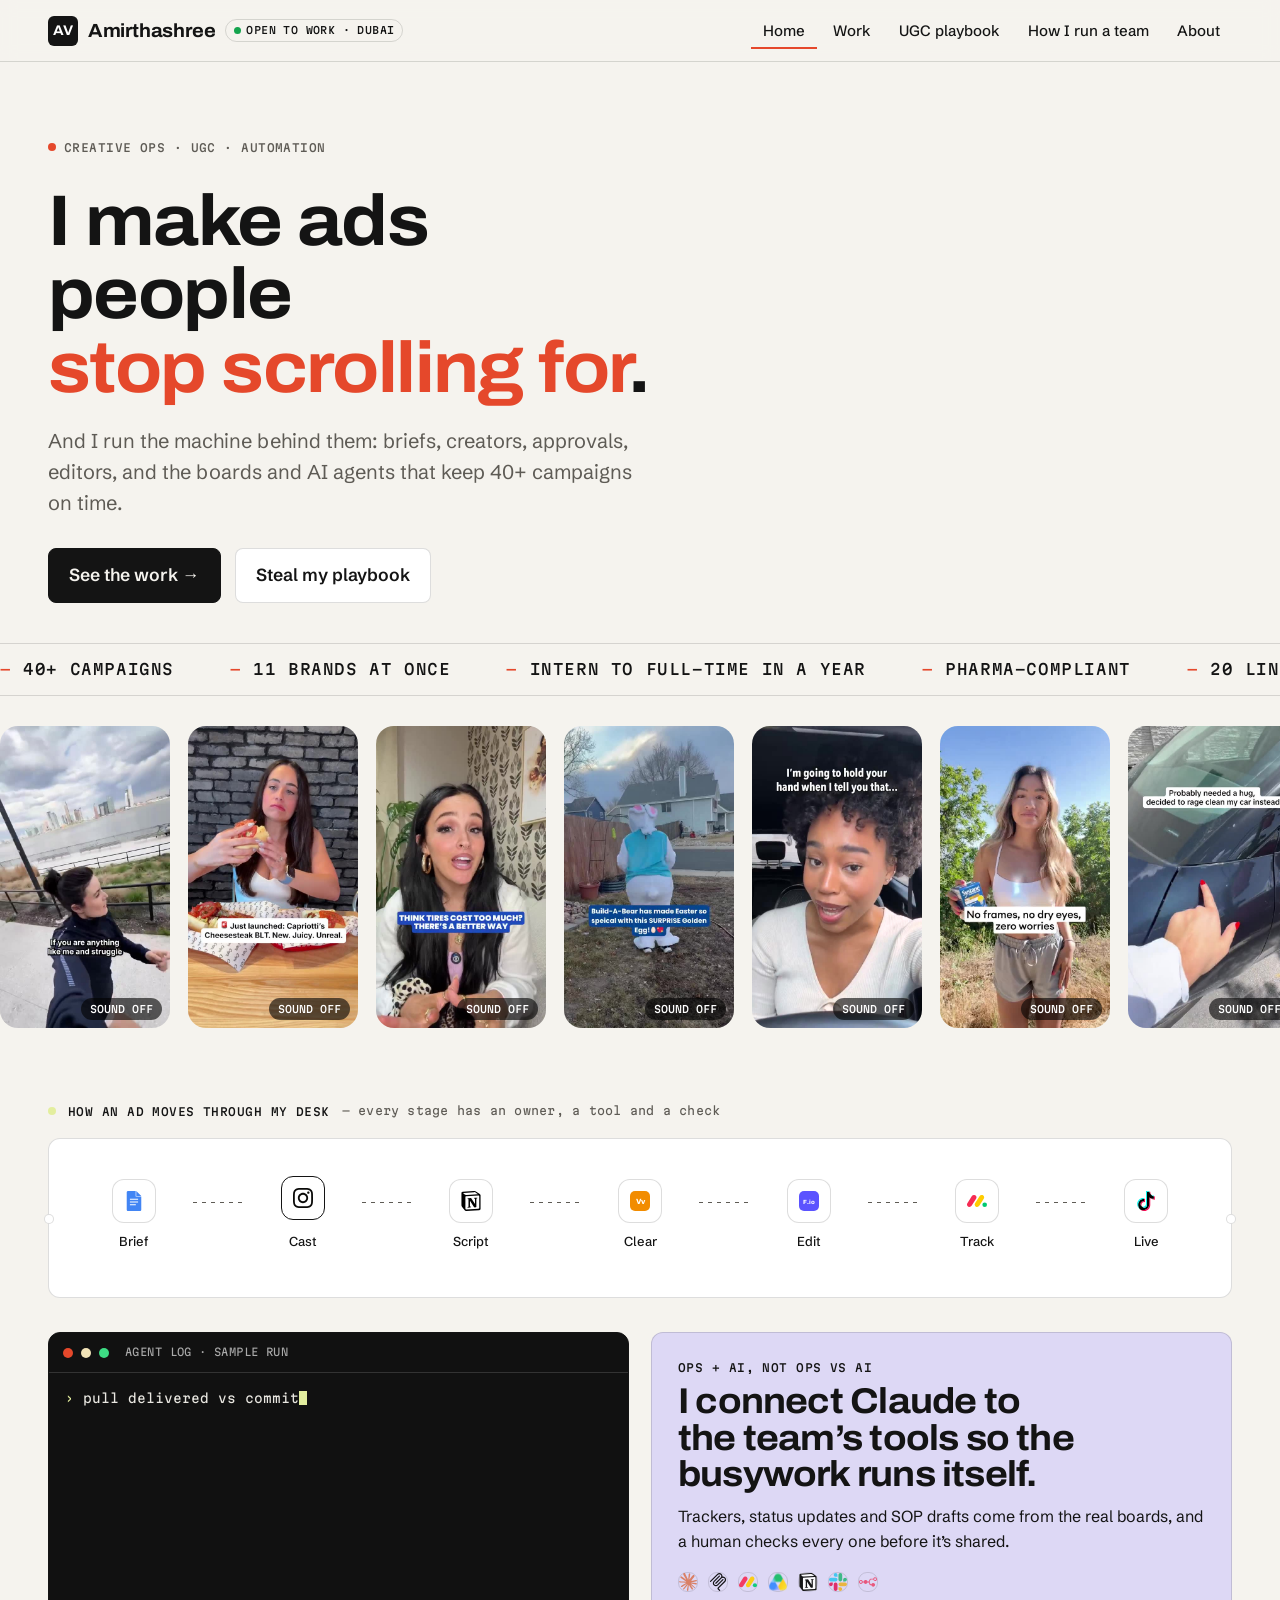
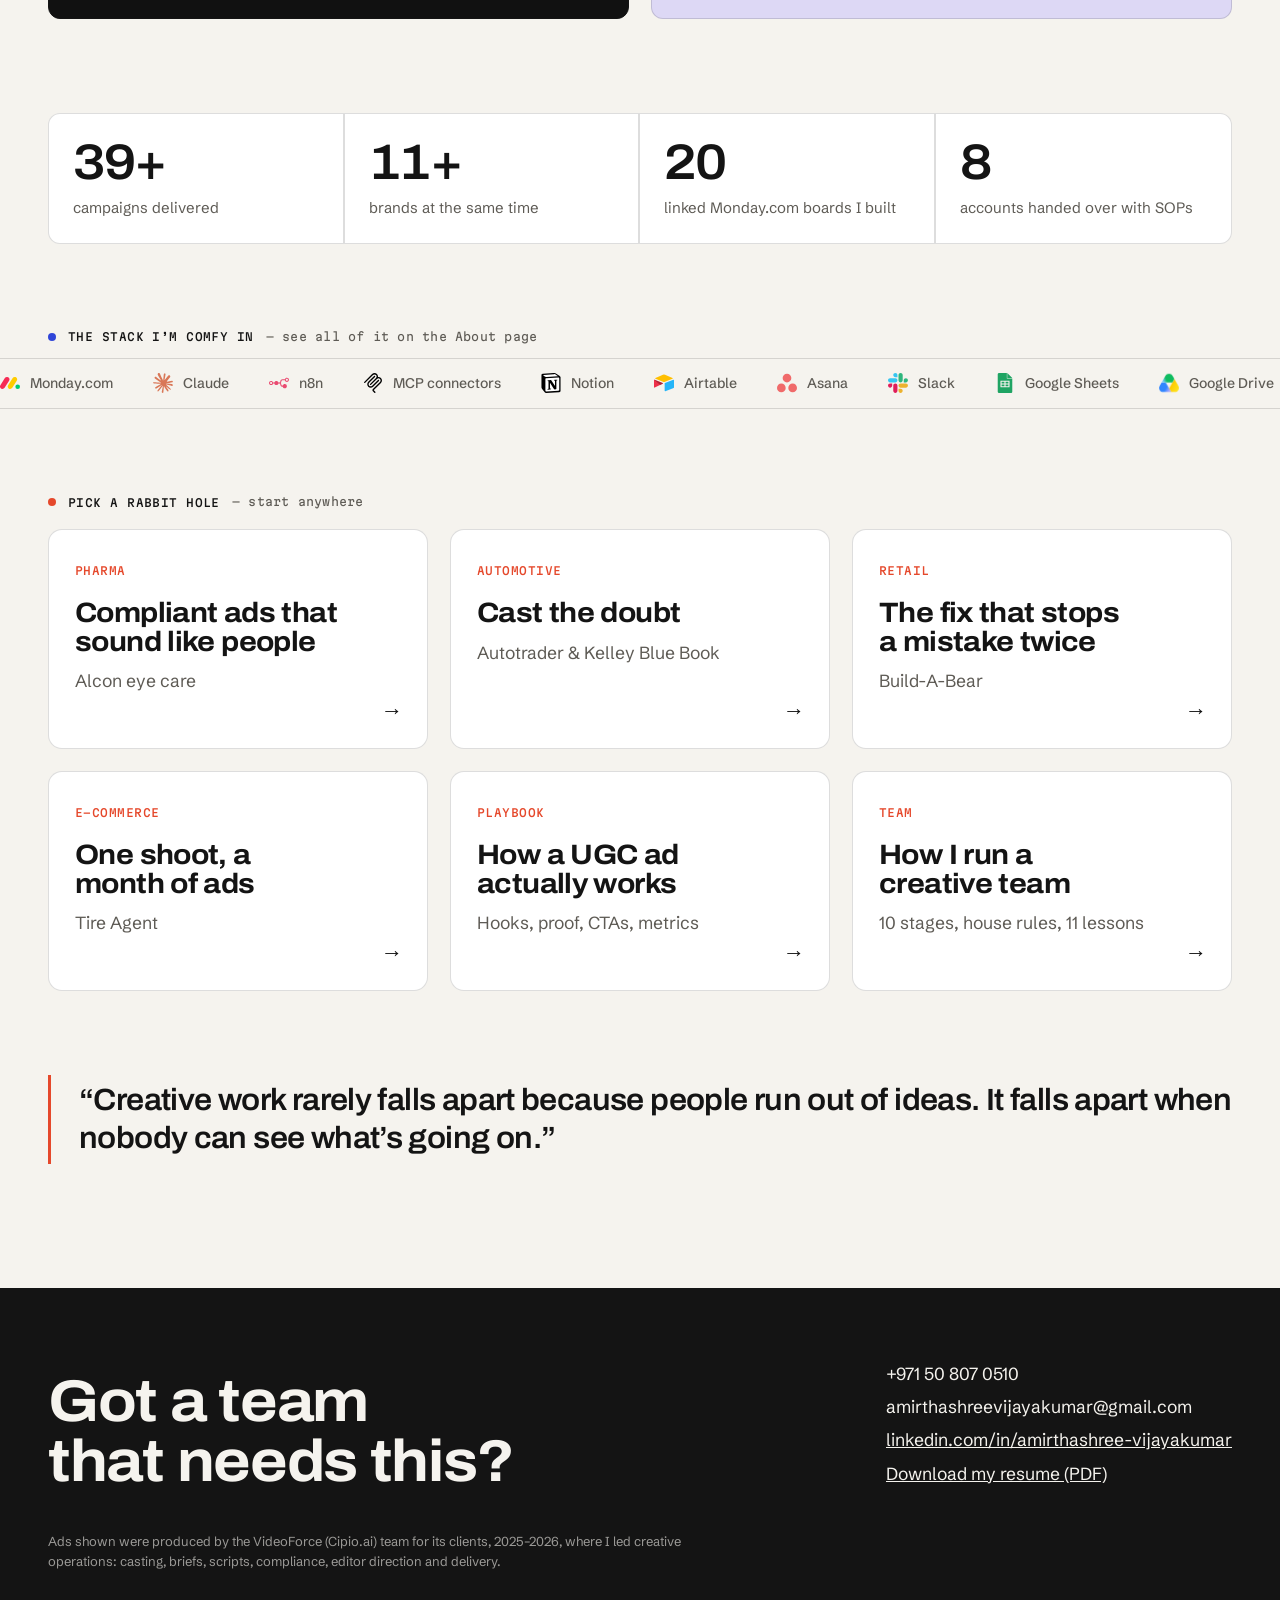
==== commit 2d6b6057: "Remove UAE ideas page Co-Authored-By: Claude Opus 5.5 <noreply@anthropic.com> Claude-Session: https:" ====
--- a/index.html
+++ b/index.html
@@ -4,7 +4,7 @@
 <meta name="description" content="Amirthashree Vijayakumar: creative and marketing operations for UGC ads. 40+ campaigns, 11 brands, based in Dubai.">
 <link rel="preload" href="fonts/archivo-latin-wdth-normal.woff2" as="font" type="font/woff2" crossorigin><link rel="preload" href="fonts/schibsted-grotesk-latin-wght-normal.woff2" as="font" type="font/woff2" crossorigin><link rel="stylesheet" href="css/site.css?v=5471e50b"></head>
 <body>
-<header class="nav"><div class="wrap"><a class="logo" href="index.html"><i>AV</i>Amirthashree<em>Open to work · Dubai</em></a><nav aria-label="Main"><a href="index.html" aria-current="page">Home</a><a href="work.html">Work</a><a href="ugc.html">UGC playbook</a><a href="playbook.html">How I run a team</a><a href="concepts.html">UAE ideas</a><a href="about.html">About</a></nav></div></header>
+<header class="nav"><div class="wrap"><a class="logo" href="index.html"><i>AV</i>Amirthashree<em>Open to work · Dubai</em></a><nav aria-label="Main"><a href="index.html" aria-current="page">Home</a><a href="work.html">Work</a><a href="ugc.html">UGC playbook</a><a href="playbook.html">How I run a team</a><a href="about.html">About</a></nav></div></header>
 <main>
 <section style="padding:70px 0 40px;position:relative"><div class="wrap" style="position:relative">
  <span class="sticker">Creative ops · UGC · Automation</span>
@@ -51,11 +51,10 @@
   <a class="tile rv" href="ugc.html" style="background:var(--lime)"><span class="mono">Playbook</span><h3>How a UGC ad actually works</h3><p>Hooks, proof, CTAs, metrics</p><span class="arrow">→</span></a>
   <a class="tile rv" href="playbook.html" style="background:var(--ink);color:var(--bg)"><span class="mono">Team</span><h3>How I run a creative team</h3><p>10 stages, house rules, 11 lessons</p><span class="arrow">→</span></a>
  </div>
- <a class="tile rv" href="concepts.html" style="background:var(--pink);margin-top:22px;min-height:0;display:flex;justify-content:space-between;align-items:center;gap:20px"><div><span class="mono">Spec work</span><h3 style="margin-top:8px">Three ad ideas for UAE brands →</h3></div><div class="stack"><span class="ico" title="Instagram"><svg width="20" height="20" viewBox="0 0 256 256" aria-hidden="true"><path fill="#0a0a08" d="M128 23.064c34.177 0 38.225.13 51.722.745c12.48.57 19.258 2.655 23.769 4.408c5.974 2.322 10.238 5.096 14.717 9.575s7.253 8.743 9.575 14.717c1.753 4.511 3.838 11.289 4.408 23.768c.615 13.498.745 17.546.745 51.723s-.13 38.226-.745 51.723c-.57 12.48-2.655 19.257-4.408 23.768c-2.322 5.974-5.096 10.239-9.575 14.718s-8.743 7.253-14.717 9.574c-4.511 1.753-11.289 3.839-23.769 4.408c-13.495.616-17.543.746-51.722.746s-38.228-.13-51.723-.746c-12.48-.57-19.257-2.655-23.768-4.408c-5.974-2.321-10.239-5.095-14.718-9.574c-4.479-4.48-7.253-8.744-9.574-14.718c-1.753-4.51-3.839-11.288-4.408-23.768c-.616-13.497-.746-17.545-.746-51.723s.13-38.225.746-51.722c.57-12.48 2.655-19.258 4.408-23.769c2.321-5.974 5.095-10.238 9.574-14.717c4.48-4.48 8.744-7.253 14.718-9.575c4.51-1.753 11.288-3.838 23.768-4.408c13.497-.615 17.545-.745 51.723-.745M128 0C93.237 0 88.878.147 75.226.77c-13.625.622-22.93 2.786-31.071 5.95c-8.418 3.271-15.556 7.648-22.672 14.764S9.991 35.738 6.72 44.155C3.555 52.297 1.392 61.602.77 75.226C.147 88.878 0 93.237 0 128s.147 39.122.77 52.774c.622 13.625 2.785 22.93 5.95 31.071c3.27 8.417 7.647 15.556 14.763 22.672s14.254 11.492 22.672 14.763c8.142 3.165 17.446 5.328 31.07 5.95c13.653.623 18.012.77 52.775.77s39.122-.147 52.774-.77c13.624-.622 22.929-2.785 31.07-5.95c8.418-3.27 15.556-7.647 22.672-14.763s11.493-14.254 14.764-22.672c3.164-8.142 5.328-17.446 5.95-31.07c.623-13.653.77-18.012.77-52.775s-.147-39.122-.77-52.774c-.622-13.624-2.786-22.929-5.95-31.07c-3.271-8.418-7.648-15.556-14.764-22.672S220.262 9.99 211.845 6.72c-8.142-3.164-17.447-5.328-31.071-5.95C167.122.147 162.763 0 128 0m0 62.27c-36.302 0-65.73 29.43-65.73 65.73s29.428 65.73 65.73 65.73c36.301 0 65.73-29.428 65.73-65.73c0-36.301-29.429-65.73-65.73-65.73m0 108.397c-23.564 0-42.667-19.103-42.667-42.667S104.436 85.333 128 85.333s42.667 19.103 42.667 42.667s-19.103 42.667-42.667 42.667m83.686-110.994c0 8.484-6.876 15.36-15.36 15.36s-15.36-6.876-15.36-15.36s6.877-15.36 15.36-15.36s15.36 6.877 15.36 15.36"/></svg></span><span class="ico" title="TikTok"><svg width="20" height="20" viewBox="0 0 256 290" aria-hidden="true"><path fill="#ff004f" d="M189.72 104.421c18.678 13.345 41.56 21.197 66.273 21.197v-47.53a67 67 0 0 1-13.918-1.456v37.413c-24.711 0-47.59-7.851-66.272-21.195v96.996c0 48.523-39.356 87.855-87.9 87.855c-18.113 0-34.949-5.473-48.934-14.86c15.962 16.313 38.222 26.432 62.848 26.432c48.548 0 87.905-39.332 87.905-87.857v-96.995zm17.17-47.952c-9.546-10.423-15.814-23.893-17.17-38.785v-6.113h-13.189c3.32 18.927 14.644 35.097 30.358 44.898M69.673 225.607a40 40 0 0 1-8.203-24.33c0-22.192 18.001-40.186 40.21-40.186a40.3 40.3 0 0 1 12.197 1.883v-48.593c-4.61-.631-9.262-.9-13.912-.801v37.822a40.3 40.3 0 0 0-12.203-1.882c-22.208 0-40.208 17.992-40.208 40.187c0 15.694 8.997 29.281 22.119 35.9"/><path d="M175.803 92.849c18.683 13.344 41.56 21.195 66.272 21.195V76.631c-13.794-2.937-26.005-10.141-35.186-20.162c-15.715-9.802-27.038-25.972-30.358-44.898h-34.643v189.843c-.079 22.132-18.049 40.052-40.21 40.052c-13.058 0-24.66-6.221-32.007-15.86c-13.12-6.618-22.118-20.206-22.118-35.898c0-22.193 18-40.187 40.208-40.187c4.255 0 8.356.662 12.203 1.882v-37.822c-47.692.985-86.047 39.933-86.047 87.834c0 23.912 9.551 45.589 25.053 61.428c13.985 9.385 30.82 14.86 48.934 14.86c48.545 0 87.9-39.335 87.9-87.857z"/><path fill="#00f2ea" d="M242.075 76.63V66.516a66.3 66.3 0 0 1-35.186-10.047a66.47 66.47 0 0 0 35.186 20.163M176.53 11.57a68 68 0 0 1-.728-5.457V0h-47.834v189.845c-.076 22.13-18.046 40.05-40.208 40.05a40.06 40.06 0 0 1-18.09-4.287c7.347 9.637 18.949 15.857 32.007 15.857c22.16 0 40.132-17.918 40.21-40.05V11.571zM99.966 113.58v-10.769a89 89 0 0 0-12.061-.818C39.355 101.993 0 141.327 0 189.845c0 30.419 15.467 57.227 38.971 72.996c-15.502-15.838-25.053-37.516-25.053-61.427c0-47.9 38.354-86.848 86.048-87.833"/></svg></span></div></a>
 </div></section>
 <section style="padding-top:0"><div class="wrap"><p class="quote rv">“Creative work rarely falls apart because people run out of ideas. It falls apart when nobody can see what’s going on.”</p></div></section></main>
 <footer class="foot"><div class="wrap"><div class="row">
 <h2>Got a team<br>that needs this?</h2>
 <p>+971 50 807 0510<br>amirthashreevijayakumar@gmail.com<br><a href="https://www.linkedin.com/in/amirthashree-vijayakumar">linkedin.com/in/amirthashree-vijayakumar</a><br><a href="resume.pdf">Download my resume (PDF)</a></p>
-</div><small>Ads shown were produced by the VideoForce (Cipio.ai) team for its clients, 2025–2026, where I led creative operations: casting, briefs, scripts, compliance, editor direction and delivery. UAE concepts are unsolicited spec work and are not affiliated with or commissioned by those brands.</small></div></footer>
+</div><small>Ads shown were produced by the VideoForce (Cipio.ai) team for its clients, 2025–2026, where I led creative operations: casting, briefs, scripts, compliance, editor direction and delivery.</small></div></footer>
 <script src="js/site.js?v=7304e873"></script></body></html>
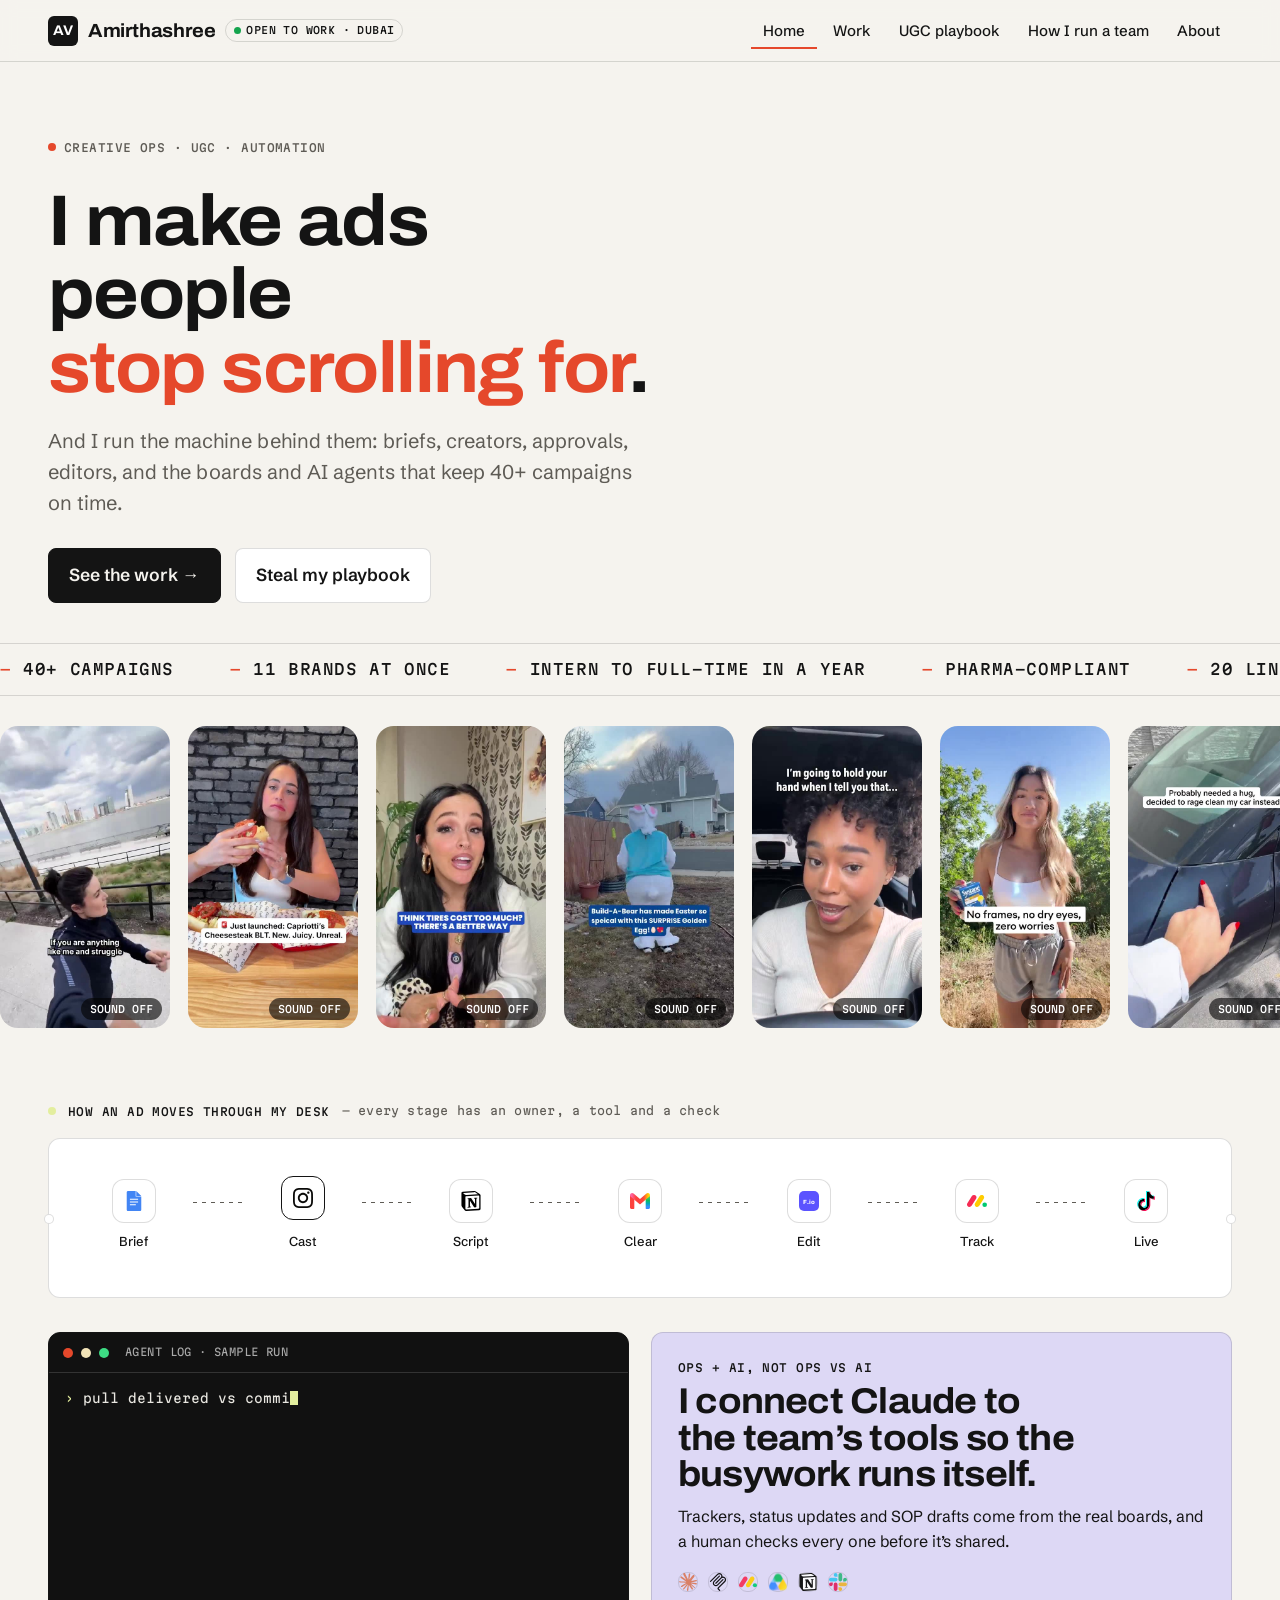
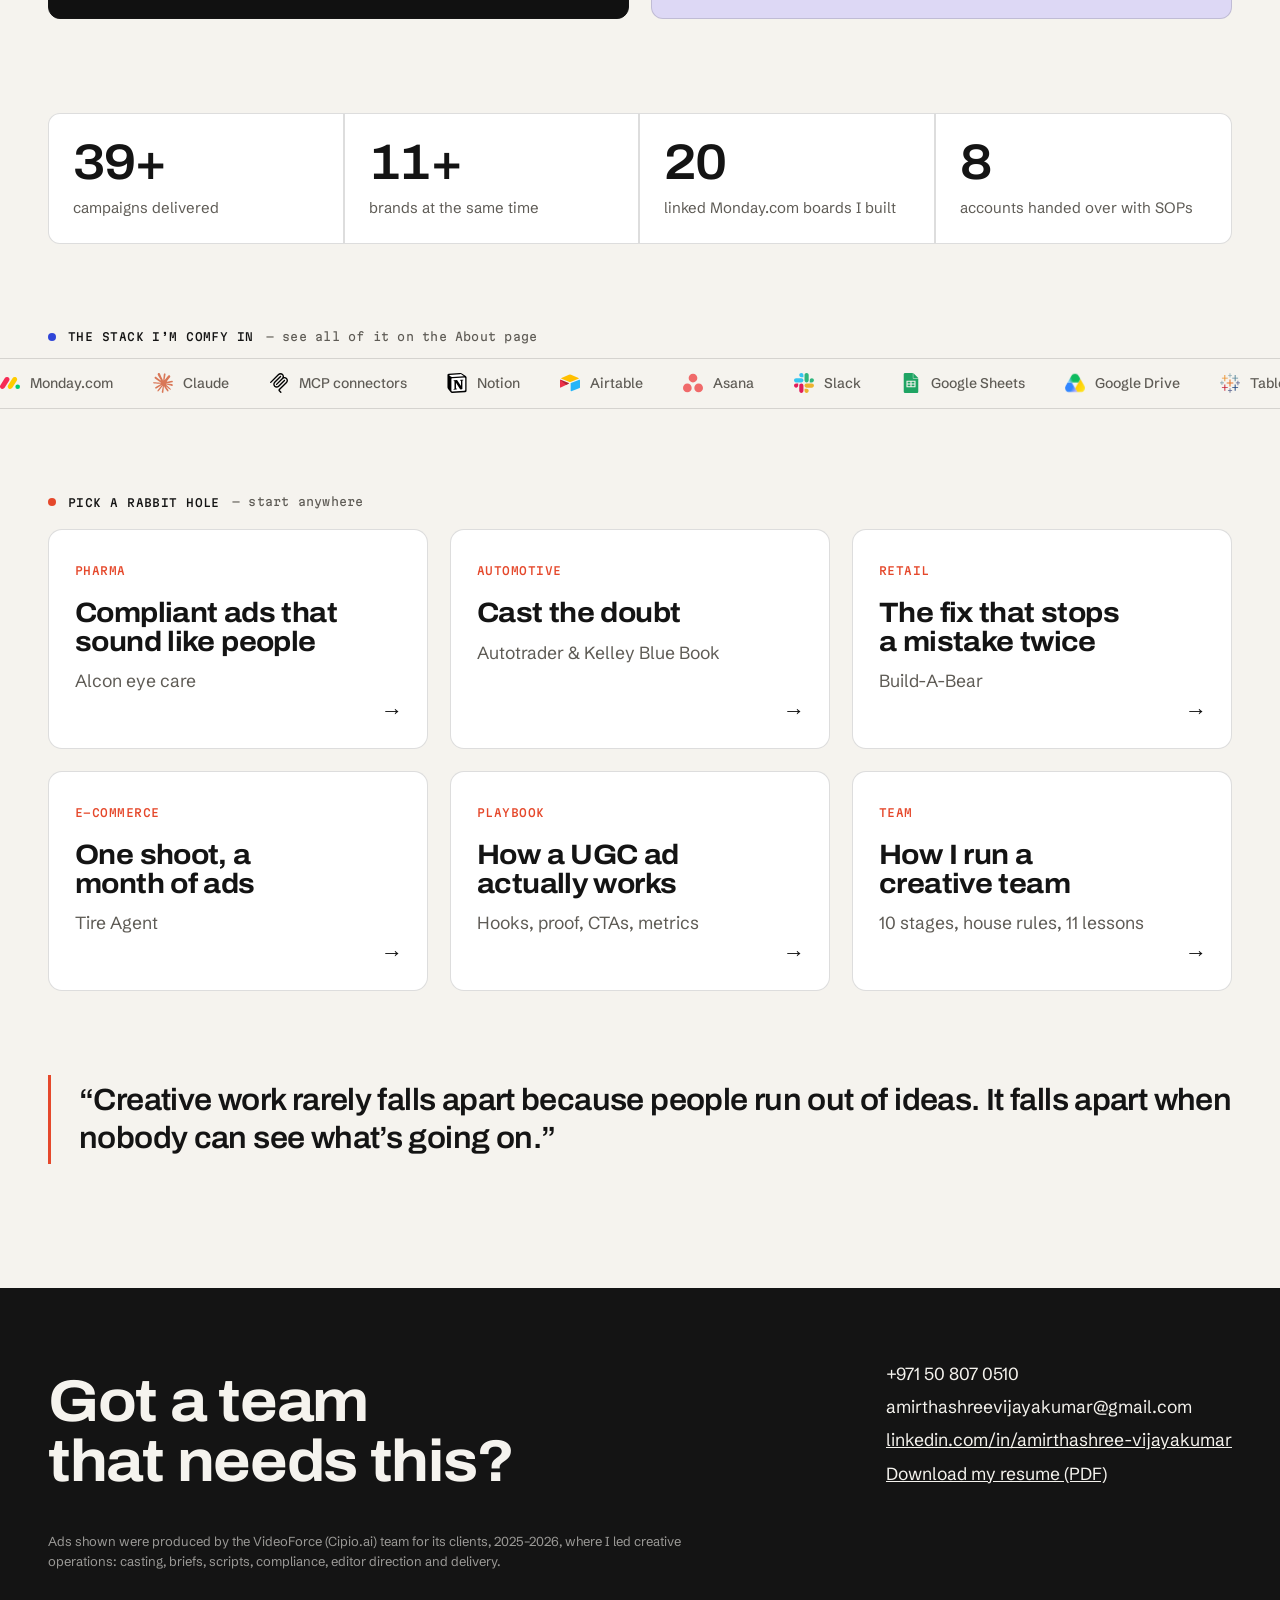
==== commit 77a9ca25: "Remove Veeva, n8n, GA4, Brandwatch, Sprinklr, Sprout Social, Photoshop from tool showcases Co-Author" ====
--- a/index.html
+++ b/index.html
@@ -18,14 +18,14 @@
 
 <section style="padding-top:30px"><div class="wrap">
  <div class="kicker"><span class="dot" style="background:var(--lime)"></span><span class="mono">How an ad moves through my desk</span><span class="hand">every stage has an owner, a tool and a check</span></div>
- <div class="node rv" style="padding:26px 22px"><div class="pipe" data-pipe><div class="st"><span class="ic"><svg width="20" height="20" viewBox="0 0 24 24" aria-hidden="true" fill="#4285F4"><path fill="#4285F4" d="M14.727 6.727H14V0H4.91c-.905 0-1.637.732-1.637 1.636v20.728c0 .904.732 1.636 1.636 1.636h14.182c.904 0 1.636-.732 1.636-1.636V6.727zm-.545 10.455H7.09v-1.364h7.09v1.364zm2.727-3.273H7.091v-1.364h9.818zm0-3.273H7.091V9.273h9.818zM14.727 6h6l-6-6z"/></svg></span>Brief</div><i class="ln"></i><div class="st"><span class="ic"><svg width="20" height="20" viewBox="0 0 256 256" aria-hidden="true"><path fill="#0a0a08" d="M128 23.064c34.177 0 38.225.13 51.722.745c12.48.57 19.258 2.655 23.769 4.408c5.974 2.322 10.238 5.096 14.717 9.575s7.253 8.743 9.575 14.717c1.753 4.511 3.838 11.289 4.408 23.768c.615 13.498.745 17.546.745 51.723s-.13 38.226-.745 51.723c-.57 12.48-2.655 19.257-4.408 23.768c-2.322 5.974-5.096 10.239-9.575 14.718s-8.743 7.253-14.717 9.574c-4.511 1.753-11.289 3.839-23.769 4.408c-13.495.616-17.543.746-51.722.746s-38.228-.13-51.723-.746c-12.48-.57-19.257-2.655-23.768-4.408c-5.974-2.321-10.239-5.095-14.718-9.574c-4.479-4.48-7.253-8.744-9.574-14.718c-1.753-4.51-3.839-11.288-4.408-23.768c-.616-13.497-.746-17.545-.746-51.723s.13-38.225.746-51.722c.57-12.48 2.655-19.258 4.408-23.769c2.321-5.974 5.095-10.238 9.574-14.717c4.48-4.48 8.744-7.253 14.718-9.575c4.51-1.753 11.288-3.838 23.768-4.408c13.497-.615 17.545-.745 51.723-.745M128 0C93.237 0 88.878.147 75.226.77c-13.625.622-22.93 2.786-31.071 5.95c-8.418 3.271-15.556 7.648-22.672 14.764S9.991 35.738 6.72 44.155C3.555 52.297 1.392 61.602.77 75.226C.147 88.878 0 93.237 0 128s.147 39.122.77 52.774c.622 13.625 2.785 22.93 5.95 31.071c3.27 8.417 7.647 15.556 14.763 22.672s14.254 11.492 22.672 14.763c8.142 3.165 17.446 5.328 31.07 5.95c13.653.623 18.012.77 52.775.77s39.122-.147 52.774-.77c13.624-.622 22.929-2.785 31.07-5.95c8.418-3.27 15.556-7.647 22.672-14.763s11.493-14.254 14.764-22.672c3.164-8.142 5.328-17.446 5.95-31.07c.623-13.653.77-18.012.77-52.775s-.147-39.122-.77-52.774c-.622-13.624-2.786-22.929-5.95-31.07c-3.271-8.418-7.648-15.556-14.764-22.672S220.262 9.99 211.845 6.72c-8.142-3.164-17.447-5.328-31.071-5.95C167.122.147 162.763 0 128 0m0 62.27c-36.302 0-65.73 29.43-65.73 65.73s29.428 65.73 65.73 65.73c36.301 0 65.73-29.428 65.73-65.73c0-36.301-29.429-65.73-65.73-65.73m0 108.397c-23.564 0-42.667-19.103-42.667-42.667S104.436 85.333 128 85.333s42.667 19.103 42.667 42.667s-19.103 42.667-42.667 42.667m83.686-110.994c0 8.484-6.876 15.36-15.36 15.36s-15.36-6.876-15.36-15.36s6.877-15.36 15.36-15.36s15.36 6.877 15.36 15.36"/></svg></span>Cast</div><i class="ln"></i><div class="st"><span class="ic"><svg width="20" height="20" viewBox="0 0 256 268" aria-hidden="true"><path fill="#fff" d="M16.092 11.538L164.09.608c18.179-1.56 22.85-.508 34.28 7.801l47.243 33.282C253.406 47.414 256 48.975 256 55.207v182.527c0 11.439-4.155 18.205-18.696 19.24L65.44 267.378c-10.913.517-16.11-1.043-21.825-8.327L8.826 213.814C2.586 205.487 0 199.254 0 191.97V29.726c0-9.352 4.155-17.153 16.092-18.188"/><path d="M164.09.608L16.092 11.538C4.155 12.573 0 20.374 0 29.726v162.245c0 7.284 2.585 13.516 8.826 21.843l34.789 45.237c5.715 7.284 10.912 8.844 21.825 8.327l171.864-10.404c14.532-1.035 18.696-7.801 18.696-19.24V55.207c0-5.911-2.336-7.614-9.21-12.66l-1.185-.856L198.37 8.409C186.94.1 182.27-.952 164.09.608M69.327 52.22c-14.033.945-17.216 1.159-25.186-5.323L23.876 30.778c-2.06-2.086-1.026-4.69 4.163-5.207l142.274-10.395c11.947-1.043 18.17 3.12 22.842 6.758l24.401 17.68c1.043.525 3.638 3.637.517 3.637L71.146 52.095zm-16.36 183.954V81.222c0-6.767 2.077-9.887 8.3-10.413L230.02 60.93c5.724-.517 8.31 3.12 8.31 9.879v153.917c0 6.767-1.044 12.49-10.387 13.008l-161.487 9.361c-9.343.517-13.489-2.594-13.489-10.921M212.377 89.53c1.034 4.681 0 9.362-4.681 9.897l-7.783 1.542v114.404c-6.758 3.637-12.981 5.715-18.18 5.715c-8.308 0-10.386-2.604-16.609-10.396l-50.898-80.079v77.476l16.1 3.646s0 9.362-12.989 9.362l-35.814 2.077c-1.043-2.086 0-7.284 3.63-8.318l9.351-2.595V109.823l-12.98-1.052c-1.044-4.68 1.55-11.439 8.826-11.965l38.426-2.585l52.958 81.113v-71.76l-13.498-1.552c-1.043-5.733 3.111-9.896 8.3-10.404z"/></svg></span>Script</div><i class="ln"></i><div class="st"><span class="ic"><svg width="20" height="20" viewBox="0 0 40 40" aria-hidden="true"><rect width="40" height="40" rx="10" fill="#F28C00"/><text x="20" y="25.5" text-anchor="middle" font-family="Archivo,Arial,sans-serif" font-weight="800" font-size="15" fill="#fff">Vv</text></svg></span>Clear</div><i class="ln"></i><div class="st"><span class="ic"><svg width="20" height="20" viewBox="0 0 40 40" aria-hidden="true"><rect width="40" height="40" rx="10" fill="#5B53FF"/><text x="20" y="25.5" text-anchor="middle" font-family="Archivo,Arial,sans-serif" font-weight="800" font-size="12" fill="#fff">F.io</text></svg></span>Edit</div><i class="ln"></i><div class="st"><span class="ic"><svg width="20" height="20" viewBox="0 0 256 156" aria-hidden="true"><path fill="#f62b54" d="M31.846 153.489a31.97 31.97 0 0 1-27.86-16.167a30.91 30.91 0 0 1 .875-31.823l57.373-90.096A31.99 31.99 0 0 1 90.556.015a31.93 31.93 0 0 1 27.41 16.896c5.349 10.113 4.68 22.28-1.725 31.774L58.904 138.78a31.98 31.98 0 0 1-27.058 14.709"/><path fill="#fc0" d="M130.256 153.488c-11.572 0-22.22-6.187-27.812-16.13a30.81 30.81 0 0 1 .875-31.737l57.264-89.89A31.94 31.94 0 0 1 188.93.016c11.669.255 22.244 6.782 27.592 16.993a30.81 30.81 0 0 1-2.066 31.92l-57.252 89.889a31.93 31.93 0 0 1-26.948 14.671"/><ellipse cx="226.466" cy="125.324" fill="#00ca72" rx="29.538" ry="28.918"/></svg></span>Track</div><i class="ln"></i><div class="st"><span class="ic"><svg width="20" height="20" viewBox="0 0 256 290" aria-hidden="true"><path fill="#ff004f" d="M189.72 104.421c18.678 13.345 41.56 21.197 66.273 21.197v-47.53a67 67 0 0 1-13.918-1.456v37.413c-24.711 0-47.59-7.851-66.272-21.195v96.996c0 48.523-39.356 87.855-87.9 87.855c-18.113 0-34.949-5.473-48.934-14.86c15.962 16.313 38.222 26.432 62.848 26.432c48.548 0 87.905-39.332 87.905-87.857v-96.995zm17.17-47.952c-9.546-10.423-15.814-23.893-17.17-38.785v-6.113h-13.189c3.32 18.927 14.644 35.097 30.358 44.898M69.673 225.607a40 40 0 0 1-8.203-24.33c0-22.192 18.001-40.186 40.21-40.186a40.3 40.3 0 0 1 12.197 1.883v-48.593c-4.61-.631-9.262-.9-13.912-.801v37.822a40.3 40.3 0 0 0-12.203-1.882c-22.208 0-40.208 17.992-40.208 40.187c0 15.694 8.997 29.281 22.119 35.9"/><path d="M175.803 92.849c18.683 13.344 41.56 21.195 66.272 21.195V76.631c-13.794-2.937-26.005-10.141-35.186-20.162c-15.715-9.802-27.038-25.972-30.358-44.898h-34.643v189.843c-.079 22.132-18.049 40.052-40.21 40.052c-13.058 0-24.66-6.221-32.007-15.86c-13.12-6.618-22.118-20.206-22.118-35.898c0-22.193 18-40.187 40.208-40.187c4.255 0 8.356.662 12.203 1.882v-37.822c-47.692.985-86.047 39.933-86.047 87.834c0 23.912 9.551 45.589 25.053 61.428c13.985 9.385 30.82 14.86 48.934 14.86c48.545 0 87.9-39.335 87.9-87.857z"/><path fill="#00f2ea" d="M242.075 76.63V66.516a66.3 66.3 0 0 1-35.186-10.047a66.47 66.47 0 0 0 35.186 20.163M176.53 11.57a68 68 0 0 1-.728-5.457V0h-47.834v189.845c-.076 22.13-18.046 40.05-40.208 40.05a40.06 40.06 0 0 1-18.09-4.287c7.347 9.637 18.949 15.857 32.007 15.857c22.16 0 40.132-17.918 40.21-40.05V11.571zM99.966 113.58v-10.769a89 89 0 0 0-12.061-.818C39.355 101.993 0 141.327 0 189.845c0 30.419 15.467 57.227 38.971 72.996c-15.502-15.838-25.053-37.516-25.053-61.427c0-47.9 38.354-86.848 86.048-87.833"/></svg></span>Live</div></div></div>
+ <div class="node rv" style="padding:26px 22px"><div class="pipe" data-pipe><div class="st"><span class="ic"><svg width="20" height="20" viewBox="0 0 24 24" aria-hidden="true" fill="#4285F4"><path fill="#4285F4" d="M14.727 6.727H14V0H4.91c-.905 0-1.637.732-1.637 1.636v20.728c0 .904.732 1.636 1.636 1.636h14.182c.904 0 1.636-.732 1.636-1.636V6.727zm-.545 10.455H7.09v-1.364h7.09v1.364zm2.727-3.273H7.091v-1.364h9.818zm0-3.273H7.091V9.273h9.818zM14.727 6h6l-6-6z"/></svg></span>Brief</div><i class="ln"></i><div class="st"><span class="ic"><svg width="20" height="20" viewBox="0 0 256 256" aria-hidden="true"><path fill="#0a0a08" d="M128 23.064c34.177 0 38.225.13 51.722.745c12.48.57 19.258 2.655 23.769 4.408c5.974 2.322 10.238 5.096 14.717 9.575s7.253 8.743 9.575 14.717c1.753 4.511 3.838 11.289 4.408 23.768c.615 13.498.745 17.546.745 51.723s-.13 38.226-.745 51.723c-.57 12.48-2.655 19.257-4.408 23.768c-2.322 5.974-5.096 10.239-9.575 14.718s-8.743 7.253-14.717 9.574c-4.511 1.753-11.289 3.839-23.769 4.408c-13.495.616-17.543.746-51.722.746s-38.228-.13-51.723-.746c-12.48-.57-19.257-2.655-23.768-4.408c-5.974-2.321-10.239-5.095-14.718-9.574c-4.479-4.48-7.253-8.744-9.574-14.718c-1.753-4.51-3.839-11.288-4.408-23.768c-.616-13.497-.746-17.545-.746-51.723s.13-38.225.746-51.722c.57-12.48 2.655-19.258 4.408-23.769c2.321-5.974 5.095-10.238 9.574-14.717c4.48-4.48 8.744-7.253 14.718-9.575c4.51-1.753 11.288-3.838 23.768-4.408c13.497-.615 17.545-.745 51.723-.745M128 0C93.237 0 88.878.147 75.226.77c-13.625.622-22.93 2.786-31.071 5.95c-8.418 3.271-15.556 7.648-22.672 14.764S9.991 35.738 6.72 44.155C3.555 52.297 1.392 61.602.77 75.226C.147 88.878 0 93.237 0 128s.147 39.122.77 52.774c.622 13.625 2.785 22.93 5.95 31.071c3.27 8.417 7.647 15.556 14.763 22.672s14.254 11.492 22.672 14.763c8.142 3.165 17.446 5.328 31.07 5.95c13.653.623 18.012.77 52.775.77s39.122-.147 52.774-.77c13.624-.622 22.929-2.785 31.07-5.95c8.418-3.27 15.556-7.647 22.672-14.763s11.493-14.254 14.764-22.672c3.164-8.142 5.328-17.446 5.95-31.07c.623-13.653.77-18.012.77-52.775s-.147-39.122-.77-52.774c-.622-13.624-2.786-22.929-5.95-31.07c-3.271-8.418-7.648-15.556-14.764-22.672S220.262 9.99 211.845 6.72c-8.142-3.164-17.447-5.328-31.071-5.95C167.122.147 162.763 0 128 0m0 62.27c-36.302 0-65.73 29.43-65.73 65.73s29.428 65.73 65.73 65.73c36.301 0 65.73-29.428 65.73-65.73c0-36.301-29.429-65.73-65.73-65.73m0 108.397c-23.564 0-42.667-19.103-42.667-42.667S104.436 85.333 128 85.333s42.667 19.103 42.667 42.667s-19.103 42.667-42.667 42.667m83.686-110.994c0 8.484-6.876 15.36-15.36 15.36s-15.36-6.876-15.36-15.36s6.877-15.36 15.36-15.36s15.36 6.877 15.36 15.36"/></svg></span>Cast</div><i class="ln"></i><div class="st"><span class="ic"><svg width="20" height="20" viewBox="0 0 256 268" aria-hidden="true"><path fill="#fff" d="M16.092 11.538L164.09.608c18.179-1.56 22.85-.508 34.28 7.801l47.243 33.282C253.406 47.414 256 48.975 256 55.207v182.527c0 11.439-4.155 18.205-18.696 19.24L65.44 267.378c-10.913.517-16.11-1.043-21.825-8.327L8.826 213.814C2.586 205.487 0 199.254 0 191.97V29.726c0-9.352 4.155-17.153 16.092-18.188"/><path d="M164.09.608L16.092 11.538C4.155 12.573 0 20.374 0 29.726v162.245c0 7.284 2.585 13.516 8.826 21.843l34.789 45.237c5.715 7.284 10.912 8.844 21.825 8.327l171.864-10.404c14.532-1.035 18.696-7.801 18.696-19.24V55.207c0-5.911-2.336-7.614-9.21-12.66l-1.185-.856L198.37 8.409C186.94.1 182.27-.952 164.09.608M69.327 52.22c-14.033.945-17.216 1.159-25.186-5.323L23.876 30.778c-2.06-2.086-1.026-4.69 4.163-5.207l142.274-10.395c11.947-1.043 18.17 3.12 22.842 6.758l24.401 17.68c1.043.525 3.638 3.637.517 3.637L71.146 52.095zm-16.36 183.954V81.222c0-6.767 2.077-9.887 8.3-10.413L230.02 60.93c5.724-.517 8.31 3.12 8.31 9.879v153.917c0 6.767-1.044 12.49-10.387 13.008l-161.487 9.361c-9.343.517-13.489-2.594-13.489-10.921M212.377 89.53c1.034 4.681 0 9.362-4.681 9.897l-7.783 1.542v114.404c-6.758 3.637-12.981 5.715-18.18 5.715c-8.308 0-10.386-2.604-16.609-10.396l-50.898-80.079v77.476l16.1 3.646s0 9.362-12.989 9.362l-35.814 2.077c-1.043-2.086 0-7.284 3.63-8.318l9.351-2.595V109.823l-12.98-1.052c-1.044-4.68 1.55-11.439 8.826-11.965l38.426-2.585l52.958 81.113v-71.76l-13.498-1.552c-1.043-5.733 3.111-9.896 8.3-10.404z"/></svg></span>Script</div><i class="ln"></i><div class="st"><span class="ic"><svg width="20" height="20" viewBox="0 0 256 204" aria-hidden="true"><defs><linearGradient id="SVGHzDbHcwG" x1="165" x2="165" y1="44" y2="166" gradientUnits="userSpaceOnUse"><stop stop-color="#60d673"/><stop offset=".17" stop-color="#42c868"/><stop offset=".39" stop-color="#0ebc5f"/><stop offset=".62" stop-color="#00a9bb"/><stop offset=".86" stop-color="#3c90ff"/><stop offset="1" stop-color="#3186ff"/></linearGradient><linearGradient id="SVG41ATXboZ" x1="8" x2="184" y1="46.13" y2="46.13" gradientUnits="userSpaceOnUse"><stop offset=".08" stop-color="#ff63a0"/><stop offset=".3" stop-color="#fc413d"/><stop offset=".5" stop-color="#fc413d"/><stop offset=".65" stop-color="#fc413d"/><stop offset=".72" stop-color="#fc5c30"/><stop offset=".86" stop-color="#feb10c"/><stop offset=".91" stop-color="#fec700"/><stop offset=".96" stop-color="#ffdb0f"/></linearGradient></defs><path fill="url(#SVGHzDbHcwG)" d="M146 44h38v110c0 6.627-5.373 12-12 12h-20a6 6 0 0 1-6-6z" transform="translate(-11.636 -37.818)scale(1.45454)"/><path fill="#fc413d" d="M55.273 26.182H0v160c0 9.638 7.816 17.454 17.455 17.454h29.09a8.727 8.727 0 0 0 8.728-8.728z"/><path fill="url(#SVG41ATXboZ)" d="M39.226 30.456c-8.033-6.752-20.018-5.714-26.77 2.319c-6.752 8.032-5.714 20.017 2.319 26.77l76.078 63.949a8 8 0 0 0 10.295 0l76.078-63.95c8.032-6.752 9.07-18.737 2.318-26.77c-6.752-8.032-18.737-9.07-26.769-2.318L96 78.18z" transform="translate(-11.636 -37.818)scale(1.45454)"/></svg></span>Clear</div><i class="ln"></i><div class="st"><span class="ic"><svg width="20" height="20" viewBox="0 0 40 40" aria-hidden="true"><rect width="40" height="40" rx="10" fill="#5B53FF"/><text x="20" y="25.5" text-anchor="middle" font-family="Archivo,Arial,sans-serif" font-weight="800" font-size="12" fill="#fff">F.io</text></svg></span>Edit</div><i class="ln"></i><div class="st"><span class="ic"><svg width="20" height="20" viewBox="0 0 256 156" aria-hidden="true"><path fill="#f62b54" d="M31.846 153.489a31.97 31.97 0 0 1-27.86-16.167a30.91 30.91 0 0 1 .875-31.823l57.373-90.096A31.99 31.99 0 0 1 90.556.015a31.93 31.93 0 0 1 27.41 16.896c5.349 10.113 4.68 22.28-1.725 31.774L58.904 138.78a31.98 31.98 0 0 1-27.058 14.709"/><path fill="#fc0" d="M130.256 153.488c-11.572 0-22.22-6.187-27.812-16.13a30.81 30.81 0 0 1 .875-31.737l57.264-89.89A31.94 31.94 0 0 1 188.93.016c11.669.255 22.244 6.782 27.592 16.993a30.81 30.81 0 0 1-2.066 31.92l-57.252 89.889a31.93 31.93 0 0 1-26.948 14.671"/><ellipse cx="226.466" cy="125.324" fill="#00ca72" rx="29.538" ry="28.918"/></svg></span>Track</div><i class="ln"></i><div class="st"><span class="ic"><svg width="20" height="20" viewBox="0 0 256 290" aria-hidden="true"><path fill="#ff004f" d="M189.72 104.421c18.678 13.345 41.56 21.197 66.273 21.197v-47.53a67 67 0 0 1-13.918-1.456v37.413c-24.711 0-47.59-7.851-66.272-21.195v96.996c0 48.523-39.356 87.855-87.9 87.855c-18.113 0-34.949-5.473-48.934-14.86c15.962 16.313 38.222 26.432 62.848 26.432c48.548 0 87.905-39.332 87.905-87.857v-96.995zm17.17-47.952c-9.546-10.423-15.814-23.893-17.17-38.785v-6.113h-13.189c3.32 18.927 14.644 35.097 30.358 44.898M69.673 225.607a40 40 0 0 1-8.203-24.33c0-22.192 18.001-40.186 40.21-40.186a40.3 40.3 0 0 1 12.197 1.883v-48.593c-4.61-.631-9.262-.9-13.912-.801v37.822a40.3 40.3 0 0 0-12.203-1.882c-22.208 0-40.208 17.992-40.208 40.187c0 15.694 8.997 29.281 22.119 35.9"/><path d="M175.803 92.849c18.683 13.344 41.56 21.195 66.272 21.195V76.631c-13.794-2.937-26.005-10.141-35.186-20.162c-15.715-9.802-27.038-25.972-30.358-44.898h-34.643v189.843c-.079 22.132-18.049 40.052-40.21 40.052c-13.058 0-24.66-6.221-32.007-15.86c-13.12-6.618-22.118-20.206-22.118-35.898c0-22.193 18-40.187 40.208-40.187c4.255 0 8.356.662 12.203 1.882v-37.822c-47.692.985-86.047 39.933-86.047 87.834c0 23.912 9.551 45.589 25.053 61.428c13.985 9.385 30.82 14.86 48.934 14.86c48.545 0 87.9-39.335 87.9-87.857z"/><path fill="#00f2ea" d="M242.075 76.63V66.516a66.3 66.3 0 0 1-35.186-10.047a66.47 66.47 0 0 0 35.186 20.163M176.53 11.57a68 68 0 0 1-.728-5.457V0h-47.834v189.845c-.076 22.13-18.046 40.05-40.208 40.05a40.06 40.06 0 0 1-18.09-4.287c7.347 9.637 18.949 15.857 32.007 15.857c22.16 0 40.132-17.918 40.21-40.05V11.571zM99.966 113.58v-10.769a89 89 0 0 0-12.061-.818C39.355 101.993 0 141.327 0 189.845c0 30.419 15.467 57.227 38.971 72.996c-15.502-15.838-25.053-37.516-25.053-61.427c0-47.9 38.354-86.848 86.048-87.833"/></svg></span>Live</div></div></div>
  <div class="grid g2" style="margin-top:34px;align-items:stretch">
   <div class="console rv"><div class="bar"><i></i><i></i><i></i><span style="margin-left:8px">agent log · sample run</span></div><div class="body" data-console></div></div>
   <div class="card rv" style="display:flex;flex-direction:column;justify-content:center;background:var(--lilac)">
    <span class="mono">Ops + AI, not ops vs AI</span>
    <h3 style="font-size:clamp(26px,2.8vw,36px)">I connect Claude to the team’s tools so the busywork runs itself.</h3>
    <p style="color:var(--ink)">Trackers, status updates and SOP drafts come from the real boards, and a human checks every one before it’s shared.</p>
-   <div style="margin-top:18px"><div class="stack"><span class="ico" title="Claude"><svg width="20" height="20" viewBox="0 0 256 257" aria-hidden="true"><path fill="#d97757" d="m50.228 170.321l50.357-28.257l.843-2.463l-.843-1.361h-2.462l-8.426-.518l-28.775-.778l-24.952-1.037l-24.175-1.296l-6.092-1.297L0 125.796l.583-3.759l5.12-3.434l7.324.648l16.202 1.101l24.304 1.685l17.629 1.037l26.118 2.722h4.148l.583-1.685l-1.426-1.037l-1.101-1.037l-25.147-17.045l-27.22-18.017l-14.258-10.37l-7.713-5.25l-3.888-4.925l-1.685-10.758l7-7.713l9.397.649l2.398.648l9.527 7.323l20.35 15.75L94.817 91.9l3.889 3.24l1.555-1.102l.195-.777l-1.75-2.917l-14.453-26.118l-15.425-26.572l-6.87-11.018l-1.814-6.61c-.648-2.723-1.102-4.991-1.102-7.778l7.972-10.823L71.42 0l10.63 1.426l4.472 3.888l6.61 15.101l10.694 23.786l16.591 32.34l4.861 9.592l2.592 8.879l.973 2.722h1.685v-1.556l1.36-18.211l2.528-22.36l2.463-28.776l.843-8.1l4.018-9.722l7.971-5.25l6.222 2.981l5.12 7.324l-.713 4.73l-3.046 19.768l-5.962 30.98l-3.889 20.739h2.268l2.593-2.593l10.499-13.934l17.628-22.036l7.778-8.749l9.073-9.657l5.833-4.601h11.018l8.1 12.055l-3.628 12.443l-11.342 14.388l-9.398 12.184l-13.48 18.147l-8.426 14.518l.778 1.166l2.01-.194l30.46-6.481l16.462-2.982l19.637-3.37l8.88 4.148l.971 4.213l-3.5 8.62l-20.998 5.184l-24.628 4.926l-36.682 8.685l-.454.324l.519.648l16.526 1.555l7.065.389h17.304l32.21 2.398l8.426 5.574l5.055 6.805l-.843 5.184l-12.962 6.611l-17.498-4.148l-40.83-9.721l-14-3.5h-1.944v1.167l11.666 11.406l21.387 19.314l26.767 24.887l1.36 6.157l-3.434 4.86l-3.63-.518l-23.526-17.693l-9.073-7.972l-20.545-17.304h-1.36v1.814l4.73 6.935l25.017 37.59l1.296 11.536l-1.814 3.76l-6.481 2.268l-7.13-1.297l-14.647-20.544l-15.1-23.138l-12.185-20.739l-1.49.843l-7.194 77.448l-3.37 3.953l-7.778 2.981l-6.48-4.925l-3.436-7.972l3.435-15.749l4.148-20.544l3.37-16.333l3.046-20.285l1.815-6.74l-.13-.454l-1.49.194l-15.295 20.999l-23.267 31.433l-18.406 19.702l-4.407 1.75l-7.648-3.954l.713-7.064l4.277-6.286l25.47-32.405l15.36-20.092l9.917-11.6l-.065-1.686h-.583L44.07 198.125l-12.055 1.555l-5.185-4.86l.648-7.972l2.463-2.593l20.35-13.999z"/></svg></span><span class="ico" title="MCP connectors"><svg width="20" height="20" viewBox="0 0 256 285" aria-hidden="true"><path d="M184.913 14.498c11.45 11.45 16.119 27.115 14.005 42.002c14.886-2.115 30.551 2.554 42.005 14.008l.578.578c19.332 19.331 19.332 50.674 0 70.005L140.199 242.394a3.3 3.3 0 0 0 0 4.665l20.802 20.802c3.866 3.867 3.866 10.135 0 14.002c-3.867 3.866-10.136 3.866-14.002 0l-20.8-20.803c-9.022-9.02-9.022-23.647 0-32.668L227.5 127.09c11.6-11.599 11.6-30.404-.005-42.008l-.577-.578c-11.455-11.454-29.937-11.597-41.567-.43l-.438.43l-84.59 84.59c-3.866 3.866-10.134 3.866-14 0c-3.867-3.867-3.867-10.135 0-14.001l84.589-84.59c11.6-11.6 11.6-30.404 0-42.004c-11.598-11.598-30.404-11.598-42.003 0L16.901 140.509c-3.867 3.866-10.135 3.866-14.001 0c-3.867-3.866-3.867-10.135 0-14.001L114.908 14.499c19.332-19.332 50.675-19.332 70.005 0m-28.001 28.003c3.866 3.866 3.866 10.134 0 14l-82.84 82.84c-11.6 11.599-11.6 30.404 0 42.004c11.598 11.598 30.404 11.598 42.003 0l82.84-82.84c3.866-3.866 10.134-3.866 14 0c3.867 3.866 3.867 10.135 0 14l-82.84 82.841c-19.33 19.33-50.673 19.33-70.005 0c-19.33-19.333-19.33-50.675 0-70.006l82.84-82.84c3.867-3.866 10.135-3.866 14.002 0"/></svg></span><span class="ico" title="Monday.com"><svg width="20" height="20" viewBox="0 0 256 156" aria-hidden="true"><path fill="#f62b54" d="M31.846 153.489a31.97 31.97 0 0 1-27.86-16.167a30.91 30.91 0 0 1 .875-31.823l57.373-90.096A31.99 31.99 0 0 1 90.556.015a31.93 31.93 0 0 1 27.41 16.896c5.349 10.113 4.68 22.28-1.725 31.774L58.904 138.78a31.98 31.98 0 0 1-27.058 14.709"/><path fill="#fc0" d="M130.256 153.488c-11.572 0-22.22-6.187-27.812-16.13a30.81 30.81 0 0 1 .875-31.737l57.264-89.89A31.94 31.94 0 0 1 188.93.016c11.669.255 22.244 6.782 27.592 16.993a30.81 30.81 0 0 1-2.066 31.92l-57.252 89.889a31.93 31.93 0 0 1-26.948 14.671"/><ellipse cx="226.466" cy="125.324" fill="#00ca72" rx="29.538" ry="28.918"/></svg></span><span class="ico" title="Google Drive"><svg width="20" height="20" viewBox="0 0 256 238" aria-hidden="true"><defs><linearGradient id="SVGjzk6ueva" x1="86.924%" x2="7.63%" y1="94.294%" y2="45.952%"><stop offset="9%" stop-color="#ffe921"/><stop offset="100%" stop-color="#fec700"/></linearGradient><linearGradient id="SVGb0f7AcFJ" x1="99.538%" x2="23.437%" y1="93.901%" y2="54.033%"><stop offset="15%" stop-color="#a9a8ff"/><stop offset="33%" stop-color="#6d97ff"/><stop offset="48%" stop-color="#3186ff"/></linearGradient><linearGradient id="SVGxMwz6dYk" x1="87.128%" x2="-.639%" y1="51.518%" y2="93.078%"><stop offset="55%" stop-color="#0ebc5f"/><stop offset="85%" stop-color="#78c9ff"/></linearGradient><path id="SVGAiIt3btS" d="M77.303 29.27c22.531-39.026 78.863-39.027 101.394 0l69.373 120.158c22.531 39.027-5.633 87.81-50.698 87.81H58.628c-45.065 0-73.23-48.783-50.698-87.81z"/></defs><mask id="SVG6FLXsceq" fill="#fff"><use href="#SVGAiIt3btS"/></mask><g mask="url(#SVG6FLXsceq)"><path fill="url(#SVGjzk6ueva)" d="M341.719 295.937H200.166l-29.293-50.735l70.777-122.589z" transform="translate(-42.87 -58.67)"/><path fill="url(#SVGb0f7AcFJ)" d="m0 295.916l100.069-173.325v.003l-29.282 50.723h58.57l70.783 122.596l-200.138.001z" transform="translate(-42.87 -58.67)"/><path fill="url(#SVGxMwz6dYk)" d="m170.881 0l70.781 122.6l-29.286 50.726H70.812z" transform="translate(-42.87 -58.67)"/></g></svg></span><span class="ico" title="Notion"><svg width="20" height="20" viewBox="0 0 256 268" aria-hidden="true"><path fill="#fff" d="M16.092 11.538L164.09.608c18.179-1.56 22.85-.508 34.28 7.801l47.243 33.282C253.406 47.414 256 48.975 256 55.207v182.527c0 11.439-4.155 18.205-18.696 19.24L65.44 267.378c-10.913.517-16.11-1.043-21.825-8.327L8.826 213.814C2.586 205.487 0 199.254 0 191.97V29.726c0-9.352 4.155-17.153 16.092-18.188"/><path d="M164.09.608L16.092 11.538C4.155 12.573 0 20.374 0 29.726v162.245c0 7.284 2.585 13.516 8.826 21.843l34.789 45.237c5.715 7.284 10.912 8.844 21.825 8.327l171.864-10.404c14.532-1.035 18.696-7.801 18.696-19.24V55.207c0-5.911-2.336-7.614-9.21-12.66l-1.185-.856L198.37 8.409C186.94.1 182.27-.952 164.09.608M69.327 52.22c-14.033.945-17.216 1.159-25.186-5.323L23.876 30.778c-2.06-2.086-1.026-4.69 4.163-5.207l142.274-10.395c11.947-1.043 18.17 3.12 22.842 6.758l24.401 17.68c1.043.525 3.638 3.637.517 3.637L71.146 52.095zm-16.36 183.954V81.222c0-6.767 2.077-9.887 8.3-10.413L230.02 60.93c5.724-.517 8.31 3.12 8.31 9.879v153.917c0 6.767-1.044 12.49-10.387 13.008l-161.487 9.361c-9.343.517-13.489-2.594-13.489-10.921M212.377 89.53c1.034 4.681 0 9.362-4.681 9.897l-7.783 1.542v114.404c-6.758 3.637-12.981 5.715-18.18 5.715c-8.308 0-10.386-2.604-16.609-10.396l-50.898-80.079v77.476l16.1 3.646s0 9.362-12.989 9.362l-35.814 2.077c-1.043-2.086 0-7.284 3.63-8.318l9.351-2.595V109.823l-12.98-1.052c-1.044-4.68 1.55-11.439 8.826-11.965l38.426-2.585l52.958 81.113v-71.76l-13.498-1.552c-1.043-5.733 3.111-9.896 8.3-10.404z"/></svg></span><span class="ico" title="Slack"><svg width="20" height="20" viewBox="0 0 256 256" aria-hidden="true"><path fill="#e01e5a" d="M53.841 161.32c0 14.832-11.987 26.82-26.819 26.82S.203 176.152.203 161.32c0-14.831 11.987-26.818 26.82-26.818H53.84zm13.41 0c0-14.831 11.987-26.818 26.819-26.818s26.819 11.987 26.819 26.819v67.047c0 14.832-11.987 26.82-26.82 26.82c-14.83 0-26.818-11.988-26.818-26.82z"/><path fill="#36c5f0" d="M94.07 53.638c-14.832 0-26.82-11.987-26.82-26.819S79.239 0 94.07 0s26.819 11.987 26.819 26.819v26.82zm0 13.613c14.832 0 26.819 11.987 26.819 26.819s-11.987 26.819-26.82 26.819H26.82C11.987 120.889 0 108.902 0 94.069c0-14.83 11.987-26.818 26.819-26.818z"/><path fill="#2eb67d" d="M201.55 94.07c0-14.832 11.987-26.82 26.818-26.82s26.82 11.988 26.82 26.82s-11.988 26.819-26.82 26.819H201.55zm-13.41 0c0 14.832-11.988 26.819-26.82 26.819c-14.831 0-26.818-11.987-26.818-26.82V26.82C134.502 11.987 146.489 0 161.32 0s26.819 11.987 26.819 26.819z"/><path fill="#ecb22e" d="M161.32 201.55c14.832 0 26.82 11.987 26.82 26.818s-11.988 26.82-26.82 26.82c-14.831 0-26.818-11.988-26.818-26.82V201.55zm0-13.41c-14.831 0-26.818-11.988-26.818-26.82c0-14.831 11.987-26.818 26.819-26.818h67.25c14.832 0 26.82 11.987 26.82 26.819s-11.988 26.819-26.82 26.819z"/></svg></span><span class="ico" title="n8n"><svg width="20" height="20" viewBox="0 0 256 135" aria-hidden="true"><path fill="#ea4b71" d="M229.053 53.895c-12.557 0-23.107-8.588-26.099-20.21h-30.886a13.474 13.474 0 0 0-13.29 11.258l-1.107 6.645a26.9 26.9 0 0 1-8.757 15.78a26.9 26.9 0 0 1 8.757 15.78l1.107 6.646a13.474 13.474 0 0 0 13.29 11.259h3.939c2.992-11.623 13.542-20.21 26.098-20.21c14.883 0 26.948 12.064 26.948 26.946s-12.065 26.948-26.948 26.948c-12.556 0-23.107-8.588-26.098-20.21h-3.939c-13.173 0-24.415-9.524-26.58-22.518l-1.108-6.645a13.474 13.474 0 0 0-13.29-11.259h-10.676c-2.99 11.623-13.542 20.21-26.098 20.21c-12.557 0-23.107-8.587-26.099-20.21H53.046c-2.992 11.623-13.542 20.21-26.099 20.21C12.065 94.316 0 82.252 0 67.369s12.065-26.947 26.947-26.947c12.557 0 23.107 8.588 26.099 20.21h15.171c2.992-11.622 13.542-20.21 26.099-20.21c12.556 0 23.107 8.588 26.098 20.21h10.676a13.474 13.474 0 0 0 13.29-11.258l1.107-6.645c2.166-12.994 13.408-22.517 26.581-22.517h30.886C205.945 8.588 216.496 0 229.053 0C243.935 0 256 12.065 256 26.947s-12.065 26.948-26.947 26.948m0-13.474c7.441 0 13.473-6.032 13.473-13.474c0-7.441-6.032-13.473-13.473-13.473s-13.474 6.032-13.474 13.473s6.032 13.474 13.474 13.474M26.947 80.842c7.442 0 13.474-6.032 13.474-13.474c0-7.44-6.032-13.473-13.474-13.473c-7.441 0-13.473 6.032-13.473 13.473s6.032 13.474 13.473 13.474m80.842-13.474c0 7.442-6.032 13.474-13.473 13.474S80.842 74.81 80.842 67.368c0-7.44 6.032-13.473 13.474-13.473c7.441 0 13.473 6.032 13.473 13.473m107.79 40.421c0 7.442-6.032 13.474-13.474 13.474c-7.441 0-13.473-6.032-13.473-13.474c0-7.441 6.032-13.473 13.473-13.473s13.474 6.032 13.474 13.473"/></svg></span></div></div>
+   <div style="margin-top:18px"><div class="stack"><span class="ico" title="Claude"><svg width="20" height="20" viewBox="0 0 256 257" aria-hidden="true"><path fill="#d97757" d="m50.228 170.321l50.357-28.257l.843-2.463l-.843-1.361h-2.462l-8.426-.518l-28.775-.778l-24.952-1.037l-24.175-1.296l-6.092-1.297L0 125.796l.583-3.759l5.12-3.434l7.324.648l16.202 1.101l24.304 1.685l17.629 1.037l26.118 2.722h4.148l.583-1.685l-1.426-1.037l-1.101-1.037l-25.147-17.045l-27.22-18.017l-14.258-10.37l-7.713-5.25l-3.888-4.925l-1.685-10.758l7-7.713l9.397.649l2.398.648l9.527 7.323l20.35 15.75L94.817 91.9l3.889 3.24l1.555-1.102l.195-.777l-1.75-2.917l-14.453-26.118l-15.425-26.572l-6.87-11.018l-1.814-6.61c-.648-2.723-1.102-4.991-1.102-7.778l7.972-10.823L71.42 0l10.63 1.426l4.472 3.888l6.61 15.101l10.694 23.786l16.591 32.34l4.861 9.592l2.592 8.879l.973 2.722h1.685v-1.556l1.36-18.211l2.528-22.36l2.463-28.776l.843-8.1l4.018-9.722l7.971-5.25l6.222 2.981l5.12 7.324l-.713 4.73l-3.046 19.768l-5.962 30.98l-3.889 20.739h2.268l2.593-2.593l10.499-13.934l17.628-22.036l7.778-8.749l9.073-9.657l5.833-4.601h11.018l8.1 12.055l-3.628 12.443l-11.342 14.388l-9.398 12.184l-13.48 18.147l-8.426 14.518l.778 1.166l2.01-.194l30.46-6.481l16.462-2.982l19.637-3.37l8.88 4.148l.971 4.213l-3.5 8.62l-20.998 5.184l-24.628 4.926l-36.682 8.685l-.454.324l.519.648l16.526 1.555l7.065.389h17.304l32.21 2.398l8.426 5.574l5.055 6.805l-.843 5.184l-12.962 6.611l-17.498-4.148l-40.83-9.721l-14-3.5h-1.944v1.167l11.666 11.406l21.387 19.314l26.767 24.887l1.36 6.157l-3.434 4.86l-3.63-.518l-23.526-17.693l-9.073-7.972l-20.545-17.304h-1.36v1.814l4.73 6.935l25.017 37.59l1.296 11.536l-1.814 3.76l-6.481 2.268l-7.13-1.297l-14.647-20.544l-15.1-23.138l-12.185-20.739l-1.49.843l-7.194 77.448l-3.37 3.953l-7.778 2.981l-6.48-4.925l-3.436-7.972l3.435-15.749l4.148-20.544l3.37-16.333l3.046-20.285l1.815-6.74l-.13-.454l-1.49.194l-15.295 20.999l-23.267 31.433l-18.406 19.702l-4.407 1.75l-7.648-3.954l.713-7.064l4.277-6.286l25.47-32.405l15.36-20.092l9.917-11.6l-.065-1.686h-.583L44.07 198.125l-12.055 1.555l-5.185-4.86l.648-7.972l2.463-2.593l20.35-13.999z"/></svg></span><span class="ico" title="MCP connectors"><svg width="20" height="20" viewBox="0 0 256 285" aria-hidden="true"><path d="M184.913 14.498c11.45 11.45 16.119 27.115 14.005 42.002c14.886-2.115 30.551 2.554 42.005 14.008l.578.578c19.332 19.331 19.332 50.674 0 70.005L140.199 242.394a3.3 3.3 0 0 0 0 4.665l20.802 20.802c3.866 3.867 3.866 10.135 0 14.002c-3.867 3.866-10.136 3.866-14.002 0l-20.8-20.803c-9.022-9.02-9.022-23.647 0-32.668L227.5 127.09c11.6-11.599 11.6-30.404-.005-42.008l-.577-.578c-11.455-11.454-29.937-11.597-41.567-.43l-.438.43l-84.59 84.59c-3.866 3.866-10.134 3.866-14 0c-3.867-3.867-3.867-10.135 0-14.001l84.589-84.59c11.6-11.6 11.6-30.404 0-42.004c-11.598-11.598-30.404-11.598-42.003 0L16.901 140.509c-3.867 3.866-10.135 3.866-14.001 0c-3.867-3.866-3.867-10.135 0-14.001L114.908 14.499c19.332-19.332 50.675-19.332 70.005 0m-28.001 28.003c3.866 3.866 3.866 10.134 0 14l-82.84 82.84c-11.6 11.599-11.6 30.404 0 42.004c11.598 11.598 30.404 11.598 42.003 0l82.84-82.84c3.866-3.866 10.134-3.866 14 0c3.867 3.866 3.867 10.135 0 14l-82.84 82.841c-19.33 19.33-50.673 19.33-70.005 0c-19.33-19.333-19.33-50.675 0-70.006l82.84-82.84c3.867-3.866 10.135-3.866 14.002 0"/></svg></span><span class="ico" title="Monday.com"><svg width="20" height="20" viewBox="0 0 256 156" aria-hidden="true"><path fill="#f62b54" d="M31.846 153.489a31.97 31.97 0 0 1-27.86-16.167a30.91 30.91 0 0 1 .875-31.823l57.373-90.096A31.99 31.99 0 0 1 90.556.015a31.93 31.93 0 0 1 27.41 16.896c5.349 10.113 4.68 22.28-1.725 31.774L58.904 138.78a31.98 31.98 0 0 1-27.058 14.709"/><path fill="#fc0" d="M130.256 153.488c-11.572 0-22.22-6.187-27.812-16.13a30.81 30.81 0 0 1 .875-31.737l57.264-89.89A31.94 31.94 0 0 1 188.93.016c11.669.255 22.244 6.782 27.592 16.993a30.81 30.81 0 0 1-2.066 31.92l-57.252 89.889a31.93 31.93 0 0 1-26.948 14.671"/><ellipse cx="226.466" cy="125.324" fill="#00ca72" rx="29.538" ry="28.918"/></svg></span><span class="ico" title="Google Drive"><svg width="20" height="20" viewBox="0 0 256 238" aria-hidden="true"><defs><linearGradient id="SVGjzk6ueva" x1="86.924%" x2="7.63%" y1="94.294%" y2="45.952%"><stop offset="9%" stop-color="#ffe921"/><stop offset="100%" stop-color="#fec700"/></linearGradient><linearGradient id="SVGb0f7AcFJ" x1="99.538%" x2="23.437%" y1="93.901%" y2="54.033%"><stop offset="15%" stop-color="#a9a8ff"/><stop offset="33%" stop-color="#6d97ff"/><stop offset="48%" stop-color="#3186ff"/></linearGradient><linearGradient id="SVGxMwz6dYk" x1="87.128%" x2="-.639%" y1="51.518%" y2="93.078%"><stop offset="55%" stop-color="#0ebc5f"/><stop offset="85%" stop-color="#78c9ff"/></linearGradient><path id="SVGAiIt3btS" d="M77.303 29.27c22.531-39.026 78.863-39.027 101.394 0l69.373 120.158c22.531 39.027-5.633 87.81-50.698 87.81H58.628c-45.065 0-73.23-48.783-50.698-87.81z"/></defs><mask id="SVG6FLXsceq" fill="#fff"><use href="#SVGAiIt3btS"/></mask><g mask="url(#SVG6FLXsceq)"><path fill="url(#SVGjzk6ueva)" d="M341.719 295.937H200.166l-29.293-50.735l70.777-122.589z" transform="translate(-42.87 -58.67)"/><path fill="url(#SVGb0f7AcFJ)" d="m0 295.916l100.069-173.325v.003l-29.282 50.723h58.57l70.783 122.596l-200.138.001z" transform="translate(-42.87 -58.67)"/><path fill="url(#SVGxMwz6dYk)" d="m170.881 0l70.781 122.6l-29.286 50.726H70.812z" transform="translate(-42.87 -58.67)"/></g></svg></span><span class="ico" title="Notion"><svg width="20" height="20" viewBox="0 0 256 268" aria-hidden="true"><path fill="#fff" d="M16.092 11.538L164.09.608c18.179-1.56 22.85-.508 34.28 7.801l47.243 33.282C253.406 47.414 256 48.975 256 55.207v182.527c0 11.439-4.155 18.205-18.696 19.24L65.44 267.378c-10.913.517-16.11-1.043-21.825-8.327L8.826 213.814C2.586 205.487 0 199.254 0 191.97V29.726c0-9.352 4.155-17.153 16.092-18.188"/><path d="M164.09.608L16.092 11.538C4.155 12.573 0 20.374 0 29.726v162.245c0 7.284 2.585 13.516 8.826 21.843l34.789 45.237c5.715 7.284 10.912 8.844 21.825 8.327l171.864-10.404c14.532-1.035 18.696-7.801 18.696-19.24V55.207c0-5.911-2.336-7.614-9.21-12.66l-1.185-.856L198.37 8.409C186.94.1 182.27-.952 164.09.608M69.327 52.22c-14.033.945-17.216 1.159-25.186-5.323L23.876 30.778c-2.06-2.086-1.026-4.69 4.163-5.207l142.274-10.395c11.947-1.043 18.17 3.12 22.842 6.758l24.401 17.68c1.043.525 3.638 3.637.517 3.637L71.146 52.095zm-16.36 183.954V81.222c0-6.767 2.077-9.887 8.3-10.413L230.02 60.93c5.724-.517 8.31 3.12 8.31 9.879v153.917c0 6.767-1.044 12.49-10.387 13.008l-161.487 9.361c-9.343.517-13.489-2.594-13.489-10.921M212.377 89.53c1.034 4.681 0 9.362-4.681 9.897l-7.783 1.542v114.404c-6.758 3.637-12.981 5.715-18.18 5.715c-8.308 0-10.386-2.604-16.609-10.396l-50.898-80.079v77.476l16.1 3.646s0 9.362-12.989 9.362l-35.814 2.077c-1.043-2.086 0-7.284 3.63-8.318l9.351-2.595V109.823l-12.98-1.052c-1.044-4.68 1.55-11.439 8.826-11.965l38.426-2.585l52.958 81.113v-71.76l-13.498-1.552c-1.043-5.733 3.111-9.896 8.3-10.404z"/></svg></span><span class="ico" title="Slack"><svg width="20" height="20" viewBox="0 0 256 256" aria-hidden="true"><path fill="#e01e5a" d="M53.841 161.32c0 14.832-11.987 26.82-26.819 26.82S.203 176.152.203 161.32c0-14.831 11.987-26.818 26.82-26.818H53.84zm13.41 0c0-14.831 11.987-26.818 26.819-26.818s26.819 11.987 26.819 26.819v67.047c0 14.832-11.987 26.82-26.82 26.82c-14.83 0-26.818-11.988-26.818-26.82z"/><path fill="#36c5f0" d="M94.07 53.638c-14.832 0-26.82-11.987-26.82-26.819S79.239 0 94.07 0s26.819 11.987 26.819 26.819v26.82zm0 13.613c14.832 0 26.819 11.987 26.819 26.819s-11.987 26.819-26.82 26.819H26.82C11.987 120.889 0 108.902 0 94.069c0-14.83 11.987-26.818 26.819-26.818z"/><path fill="#2eb67d" d="M201.55 94.07c0-14.832 11.987-26.82 26.818-26.82s26.82 11.988 26.82 26.82s-11.988 26.819-26.82 26.819H201.55zm-13.41 0c0 14.832-11.988 26.819-26.82 26.819c-14.831 0-26.818-11.987-26.818-26.82V26.82C134.502 11.987 146.489 0 161.32 0s26.819 11.987 26.819 26.819z"/><path fill="#ecb22e" d="M161.32 201.55c14.832 0 26.82 11.987 26.82 26.818s-11.988 26.82-26.82 26.82c-14.831 0-26.818-11.988-26.818-26.82V201.55zm0-13.41c-14.831 0-26.818-11.988-26.818-26.82c0-14.831 11.987-26.818 26.819-26.818h67.25c14.832 0 26.82 11.987 26.82 26.819s-11.988 26.819-26.82 26.819z"/></svg></span></div></div>
   </div>
  </div>
 </div></section>
@@ -39,7 +39,7 @@
  </div></div></section>
 
 <div class="kicker wrap" style="margin-bottom:12px"><span class="dot" style="background:var(--cobalt)"></span><span class="mono">The stack I’m comfy in</span><span class="hand">see all of it on the About page</span></div>
-<div class="logowall" aria-label="Tools I use"><div class="track"><span><span class="ico" title="Monday.com"><svg width="20" height="20" viewBox="0 0 256 156" aria-hidden="true"><path fill="#f62b54" d="M31.846 153.489a31.97 31.97 0 0 1-27.86-16.167a30.91 30.91 0 0 1 .875-31.823l57.373-90.096A31.99 31.99 0 0 1 90.556.015a31.93 31.93 0 0 1 27.41 16.896c5.349 10.113 4.68 22.28-1.725 31.774L58.904 138.78a31.98 31.98 0 0 1-27.058 14.709"/><path fill="#fc0" d="M130.256 153.488c-11.572 0-22.22-6.187-27.812-16.13a30.81 30.81 0 0 1 .875-31.737l57.264-89.89A31.94 31.94 0 0 1 188.93.016c11.669.255 22.244 6.782 27.592 16.993a30.81 30.81 0 0 1-2.066 31.92l-57.252 89.889a31.93 31.93 0 0 1-26.948 14.671"/><ellipse cx="226.466" cy="125.324" fill="#00ca72" rx="29.538" ry="28.918"/></svg></span>Monday.com</span><span><span class="ico" title="Claude"><svg width="20" height="20" viewBox="0 0 256 257" aria-hidden="true"><path fill="#d97757" d="m50.228 170.321l50.357-28.257l.843-2.463l-.843-1.361h-2.462l-8.426-.518l-28.775-.778l-24.952-1.037l-24.175-1.296l-6.092-1.297L0 125.796l.583-3.759l5.12-3.434l7.324.648l16.202 1.101l24.304 1.685l17.629 1.037l26.118 2.722h4.148l.583-1.685l-1.426-1.037l-1.101-1.037l-25.147-17.045l-27.22-18.017l-14.258-10.37l-7.713-5.25l-3.888-4.925l-1.685-10.758l7-7.713l9.397.649l2.398.648l9.527 7.323l20.35 15.75L94.817 91.9l3.889 3.24l1.555-1.102l.195-.777l-1.75-2.917l-14.453-26.118l-15.425-26.572l-6.87-11.018l-1.814-6.61c-.648-2.723-1.102-4.991-1.102-7.778l7.972-10.823L71.42 0l10.63 1.426l4.472 3.888l6.61 15.101l10.694 23.786l16.591 32.34l4.861 9.592l2.592 8.879l.973 2.722h1.685v-1.556l1.36-18.211l2.528-22.36l2.463-28.776l.843-8.1l4.018-9.722l7.971-5.25l6.222 2.981l5.12 7.324l-.713 4.73l-3.046 19.768l-5.962 30.98l-3.889 20.739h2.268l2.593-2.593l10.499-13.934l17.628-22.036l7.778-8.749l9.073-9.657l5.833-4.601h11.018l8.1 12.055l-3.628 12.443l-11.342 14.388l-9.398 12.184l-13.48 18.147l-8.426 14.518l.778 1.166l2.01-.194l30.46-6.481l16.462-2.982l19.637-3.37l8.88 4.148l.971 4.213l-3.5 8.62l-20.998 5.184l-24.628 4.926l-36.682 8.685l-.454.324l.519.648l16.526 1.555l7.065.389h17.304l32.21 2.398l8.426 5.574l5.055 6.805l-.843 5.184l-12.962 6.611l-17.498-4.148l-40.83-9.721l-14-3.5h-1.944v1.167l11.666 11.406l21.387 19.314l26.767 24.887l1.36 6.157l-3.434 4.86l-3.63-.518l-23.526-17.693l-9.073-7.972l-20.545-17.304h-1.36v1.814l4.73 6.935l25.017 37.59l1.296 11.536l-1.814 3.76l-6.481 2.268l-7.13-1.297l-14.647-20.544l-15.1-23.138l-12.185-20.739l-1.49.843l-7.194 77.448l-3.37 3.953l-7.778 2.981l-6.48-4.925l-3.436-7.972l3.435-15.749l4.148-20.544l3.37-16.333l3.046-20.285l1.815-6.74l-.13-.454l-1.49.194l-15.295 20.999l-23.267 31.433l-18.406 19.702l-4.407 1.75l-7.648-3.954l.713-7.064l4.277-6.286l25.47-32.405l15.36-20.092l9.917-11.6l-.065-1.686h-.583L44.07 198.125l-12.055 1.555l-5.185-4.86l.648-7.972l2.463-2.593l20.35-13.999z"/></svg></span>Claude</span><span><span class="ico" title="n8n"><svg width="20" height="20" viewBox="0 0 256 135" aria-hidden="true"><path fill="#ea4b71" d="M229.053 53.895c-12.557 0-23.107-8.588-26.099-20.21h-30.886a13.474 13.474 0 0 0-13.29 11.258l-1.107 6.645a26.9 26.9 0 0 1-8.757 15.78a26.9 26.9 0 0 1 8.757 15.78l1.107 6.646a13.474 13.474 0 0 0 13.29 11.259h3.939c2.992-11.623 13.542-20.21 26.098-20.21c14.883 0 26.948 12.064 26.948 26.946s-12.065 26.948-26.948 26.948c-12.556 0-23.107-8.588-26.098-20.21h-3.939c-13.173 0-24.415-9.524-26.58-22.518l-1.108-6.645a13.474 13.474 0 0 0-13.29-11.259h-10.676c-2.99 11.623-13.542 20.21-26.098 20.21c-12.557 0-23.107-8.587-26.099-20.21H53.046c-2.992 11.623-13.542 20.21-26.099 20.21C12.065 94.316 0 82.252 0 67.369s12.065-26.947 26.947-26.947c12.557 0 23.107 8.588 26.099 20.21h15.171c2.992-11.622 13.542-20.21 26.099-20.21c12.556 0 23.107 8.588 26.098 20.21h10.676a13.474 13.474 0 0 0 13.29-11.258l1.107-6.645c2.166-12.994 13.408-22.517 26.581-22.517h30.886C205.945 8.588 216.496 0 229.053 0C243.935 0 256 12.065 256 26.947s-12.065 26.948-26.947 26.948m0-13.474c7.441 0 13.473-6.032 13.473-13.474c0-7.441-6.032-13.473-13.473-13.473s-13.474 6.032-13.474 13.473s6.032 13.474 13.474 13.474M26.947 80.842c7.442 0 13.474-6.032 13.474-13.474c0-7.44-6.032-13.473-13.474-13.473c-7.441 0-13.473 6.032-13.473 13.473s6.032 13.474 13.473 13.474m80.842-13.474c0 7.442-6.032 13.474-13.473 13.474S80.842 74.81 80.842 67.368c0-7.44 6.032-13.473 13.474-13.473c7.441 0 13.473 6.032 13.473 13.473m107.79 40.421c0 7.442-6.032 13.474-13.474 13.474c-7.441 0-13.473-6.032-13.473-13.474c0-7.441 6.032-13.473 13.473-13.473s13.474 6.032 13.474 13.473"/></svg></span>n8n</span><span><span class="ico" title="MCP connectors"><svg width="20" height="20" viewBox="0 0 256 285" aria-hidden="true"><path d="M184.913 14.498c11.45 11.45 16.119 27.115 14.005 42.002c14.886-2.115 30.551 2.554 42.005 14.008l.578.578c19.332 19.331 19.332 50.674 0 70.005L140.199 242.394a3.3 3.3 0 0 0 0 4.665l20.802 20.802c3.866 3.867 3.866 10.135 0 14.002c-3.867 3.866-10.136 3.866-14.002 0l-20.8-20.803c-9.022-9.02-9.022-23.647 0-32.668L227.5 127.09c11.6-11.599 11.6-30.404-.005-42.008l-.577-.578c-11.455-11.454-29.937-11.597-41.567-.43l-.438.43l-84.59 84.59c-3.866 3.866-10.134 3.866-14 0c-3.867-3.867-3.867-10.135 0-14.001l84.589-84.59c11.6-11.6 11.6-30.404 0-42.004c-11.598-11.598-30.404-11.598-42.003 0L16.901 140.509c-3.867 3.866-10.135 3.866-14.001 0c-3.867-3.866-3.867-10.135 0-14.001L114.908 14.499c19.332-19.332 50.675-19.332 70.005 0m-28.001 28.003c3.866 3.866 3.866 10.134 0 14l-82.84 82.84c-11.6 11.599-11.6 30.404 0 42.004c11.598 11.598 30.404 11.598 42.003 0l82.84-82.84c3.866-3.866 10.134-3.866 14 0c3.867 3.866 3.867 10.135 0 14l-82.84 82.841c-19.33 19.33-50.673 19.33-70.005 0c-19.33-19.333-19.33-50.675 0-70.006l82.84-82.84c3.867-3.866 10.135-3.866 14.002 0"/></svg></span>MCP connectors</span><span><span class="ico" title="Notion"><svg width="20" height="20" viewBox="0 0 256 268" aria-hidden="true"><path fill="#fff" d="M16.092 11.538L164.09.608c18.179-1.56 22.85-.508 34.28 7.801l47.243 33.282C253.406 47.414 256 48.975 256 55.207v182.527c0 11.439-4.155 18.205-18.696 19.24L65.44 267.378c-10.913.517-16.11-1.043-21.825-8.327L8.826 213.814C2.586 205.487 0 199.254 0 191.97V29.726c0-9.352 4.155-17.153 16.092-18.188"/><path d="M164.09.608L16.092 11.538C4.155 12.573 0 20.374 0 29.726v162.245c0 7.284 2.585 13.516 8.826 21.843l34.789 45.237c5.715 7.284 10.912 8.844 21.825 8.327l171.864-10.404c14.532-1.035 18.696-7.801 18.696-19.24V55.207c0-5.911-2.336-7.614-9.21-12.66l-1.185-.856L198.37 8.409C186.94.1 182.27-.952 164.09.608M69.327 52.22c-14.033.945-17.216 1.159-25.186-5.323L23.876 30.778c-2.06-2.086-1.026-4.69 4.163-5.207l142.274-10.395c11.947-1.043 18.17 3.12 22.842 6.758l24.401 17.68c1.043.525 3.638 3.637.517 3.637L71.146 52.095zm-16.36 183.954V81.222c0-6.767 2.077-9.887 8.3-10.413L230.02 60.93c5.724-.517 8.31 3.12 8.31 9.879v153.917c0 6.767-1.044 12.49-10.387 13.008l-161.487 9.361c-9.343.517-13.489-2.594-13.489-10.921M212.377 89.53c1.034 4.681 0 9.362-4.681 9.897l-7.783 1.542v114.404c-6.758 3.637-12.981 5.715-18.18 5.715c-8.308 0-10.386-2.604-16.609-10.396l-50.898-80.079v77.476l16.1 3.646s0 9.362-12.989 9.362l-35.814 2.077c-1.043-2.086 0-7.284 3.63-8.318l9.351-2.595V109.823l-12.98-1.052c-1.044-4.68 1.55-11.439 8.826-11.965l38.426-2.585l52.958 81.113v-71.76l-13.498-1.552c-1.043-5.733 3.111-9.896 8.3-10.404z"/></svg></span>Notion</span><span><span class="ico" title="Airtable"><svg width="20" height="20" viewBox="0 0 256 215" aria-hidden="true"><path fill="#ffbf00" d="M114.259 2.701L18.86 42.176c-5.305 2.195-5.25 9.73.089 11.847l95.797 37.989a35.54 35.54 0 0 0 26.208 0l95.799-37.99c5.337-2.115 5.393-9.65.086-11.846L141.442 2.7a35.55 35.55 0 0 0-27.183 0"/><path fill="#26b5f8" d="M136.35 112.757v94.902c0 4.514 4.55 7.605 8.746 5.942l106.748-41.435a6.39 6.39 0 0 0 4.035-5.941V71.322c0-4.514-4.551-7.604-8.747-5.941l-106.748 41.434a6.39 6.39 0 0 0-4.035 5.942"/><path fill="#ed3049" d="m111.423 117.654l-31.68 15.296l-3.217 1.555L9.65 166.548C5.411 168.593 0 165.504 0 160.795V71.72c0-1.704.874-3.175 2.046-4.283a7.3 7.3 0 0 1 1.618-1.213c1.598-.959 3.878-1.215 5.816-.448l101.41 40.18c5.155 2.045 5.56 9.268.533 11.697"/><path fill-opacity=".25" d="m111.423 117.654l-31.68 15.296L2.045 67.438a7.3 7.3 0 0 1 1.618-1.213c1.598-.959 3.878-1.215 5.816-.448l101.41 40.18c5.155 2.045 5.56 9.268.533 11.697"/></svg></span>Airtable</span><span><span class="ico" title="Asana"><svg width="20" height="20" viewBox="0 0 256 237" aria-hidden="true"><path fill="#f06a6a" d="M200.325 125.27c-30.749 0-55.675 24.927-55.675 55.677s24.926 55.677 55.675 55.677S256 211.696 256 180.947c0-30.75-24.926-55.677-55.675-55.677m-144.65.005C24.927 125.275 0 150.197 0 180.947s24.927 55.677 55.675 55.677c30.75 0 55.678-24.928 55.678-55.677c0-30.75-24.928-55.672-55.678-55.672m128-69.6c0 30.75-24.927 55.68-55.674 55.68c-30.75 0-55.676-24.93-55.676-55.68C72.325 24.928 97.25 0 128 0c30.747 0 55.673 24.93 55.673 55.674"/></svg></span>Asana</span><span><span class="ico" title="Slack"><svg width="20" height="20" viewBox="0 0 256 256" aria-hidden="true"><path fill="#e01e5a" d="M53.841 161.32c0 14.832-11.987 26.82-26.819 26.82S.203 176.152.203 161.32c0-14.831 11.987-26.818 26.82-26.818H53.84zm13.41 0c0-14.831 11.987-26.818 26.819-26.818s26.819 11.987 26.819 26.819v67.047c0 14.832-11.987 26.82-26.82 26.82c-14.83 0-26.818-11.988-26.818-26.82z"/><path fill="#36c5f0" d="M94.07 53.638c-14.832 0-26.82-11.987-26.82-26.819S79.239 0 94.07 0s26.819 11.987 26.819 26.819v26.82zm0 13.613c14.832 0 26.819 11.987 26.819 26.819s-11.987 26.819-26.82 26.819H26.82C11.987 120.889 0 108.902 0 94.069c0-14.83 11.987-26.818 26.819-26.818z"/><path fill="#2eb67d" d="M201.55 94.07c0-14.832 11.987-26.82 26.818-26.82s26.82 11.988 26.82 26.82s-11.988 26.819-26.82 26.819H201.55zm-13.41 0c0 14.832-11.988 26.819-26.82 26.819c-14.831 0-26.818-11.987-26.818-26.82V26.82C134.502 11.987 146.489 0 161.32 0s26.819 11.987 26.819 26.819z"/><path fill="#ecb22e" d="M161.32 201.55c14.832 0 26.82 11.987 26.82 26.818s-11.988 26.82-26.82 26.82c-14.831 0-26.818-11.988-26.818-26.82V201.55zm0-13.41c-14.831 0-26.818-11.988-26.818-26.82c0-14.831 11.987-26.818 26.819-26.818h67.25c14.832 0 26.82 11.987 26.82 26.819s-11.988 26.819-26.82 26.819z"/></svg></span>Slack</span><span><span class="ico" title="Google Sheets"><svg width="20" height="20" viewBox="0 0 24 24" aria-hidden="true" fill="#1FA463"><path fill="#1FA463" d="M11.318 12.545H7.91v-1.909h3.41v1.91zM14.728 0v6h6zm1.363 10.636h-3.41v1.91h3.41zm0 3.273h-3.41v1.91h3.41zM20.727 6.5v15.864c0 .904-.732 1.636-1.636 1.636H4.909a1.636 1.636 0 0 1-1.636-1.636V1.636C3.273.732 4.005 0 4.909 0h9.318v6.5zm-3.273 2.773H6.545v7.909h10.91v-7.91zm-6.136 4.636H7.91v1.91h3.41v-1.91z"/></svg></span>Google Sheets</span><span><span class="ico" title="Google Drive"><svg width="20" height="20" viewBox="0 0 256 238" aria-hidden="true"><defs><linearGradient id="SVGjzk6ueva" x1="86.924%" x2="7.63%" y1="94.294%" y2="45.952%"><stop offset="9%" stop-color="#ffe921"/><stop offset="100%" stop-color="#fec700"/></linearGradient><linearGradient id="SVGb0f7AcFJ" x1="99.538%" x2="23.437%" y1="93.901%" y2="54.033%"><stop offset="15%" stop-color="#a9a8ff"/><stop offset="33%" stop-color="#6d97ff"/><stop offset="48%" stop-color="#3186ff"/></linearGradient><linearGradient id="SVGxMwz6dYk" x1="87.128%" x2="-.639%" y1="51.518%" y2="93.078%"><stop offset="55%" stop-color="#0ebc5f"/><stop offset="85%" stop-color="#78c9ff"/></linearGradient><path id="SVGAiIt3btS" d="M77.303 29.27c22.531-39.026 78.863-39.027 101.394 0l69.373 120.158c22.531 39.027-5.633 87.81-50.698 87.81H58.628c-45.065 0-73.23-48.783-50.698-87.81z"/></defs><mask id="SVG6FLXsceq" fill="#fff"><use href="#SVGAiIt3btS"/></mask><g mask="url(#SVG6FLXsceq)"><path fill="url(#SVGjzk6ueva)" d="M341.719 295.937H200.166l-29.293-50.735l70.777-122.589z" transform="translate(-42.87 -58.67)"/><path fill="url(#SVGb0f7AcFJ)" d="m0 295.916l100.069-173.325v.003l-29.282 50.723h58.57l70.783 122.596l-200.138.001z" transform="translate(-42.87 -58.67)"/><path fill="url(#SVGxMwz6dYk)" d="m170.881 0l70.781 122.6l-29.286 50.726H70.812z" transform="translate(-42.87 -58.67)"/></g></svg></span>Google Drive</span><span><span class="ico" title="Google Analytics 4"><svg width="20" height="20" viewBox="0 0 256 284" aria-hidden="true"><path fill="#f9ab00" d="M256.003 247.933a35.224 35.224 0 0 1-39.376 35.161c-18.044-2.67-31.266-18.371-30.826-36.606V36.845C185.365 18.591 198.62 2.881 216.687.24a35.22 35.22 0 0 1 39.316 35.16z"/><path fill="#e37400" d="M35.101 213.193c19.386 0 35.101 15.716 35.101 35.101c0 19.386-15.715 35.101-35.101 35.101S0 267.68 0 248.295s15.715-35.102 35.101-35.102m92.358-106.387c-19.477 1.068-34.59 17.406-34.137 36.908v94.285c0 25.588 11.259 41.122 27.755 44.433a35.16 35.16 0 0 0 42.146-34.56V142.089a35.22 35.22 0 0 0-35.764-35.282"/></svg></span>Google Analytics 4</span><span><span class="ico" title="Tableau"><svg width="20" height="20" viewBox="0 0 256 251" aria-hidden="true"><path fill="#7099a6" d="M123.929 11.593v11.641h-20.82v7.571h20.82v23.186h8.139V30.805h21.341v-7.571h-21.341V0h-8.139z"/><path fill="#eb912c" d="M55.884 41.121v16.893H24.369v10.599h31.515v34.307h11.688V68.613H99.56V58.014H67.572V24.228H55.884z"/><path fill="#59879b" d="M187.953 41.121v16.893h-31.515v11.12h31.515v33.786h12.161V69.134h31.514v-11.12h-31.514V24.228h-12.161z"/><path fill="#e8762c" d="M120.901 98.661v18.928H85.837v14.101h35.064v37.855h14.196V131.69h35.063v-14.101h-35.063V79.733h-14.196z"/><path fill="#5b6591" d="M224.01 108.219v11.878h-21.341v9.605h21.341v23.707h10.647v-23.707h21.341v-9.605h-21.341V96.39H224.01z"/><path fill="#7099a6" d="M20.821 109.26v11.357H0v8.044h20.821v22.714h8.138v-22.714l21.341-.757v-7.287H28.959V97.904h-8.138z"/><path fill="#c72035" d="M55.884 162.731v16.893H24.369v11.12h31.515v33.786h12.161v-33.786H99.56v-11.12H68.045v-33.786H55.884z"/><path fill="#1f447e" d="M187.953 162.731v16.893h-31.515v10.6h31.515v34.306h12.161v-34.306h31.514v-10.6h-31.514v-33.786h-12.161z"/><path fill="#5b6591" d="M122.936 205.65v11.83h-21.341v9.606h21.341v23.707h10.647v-23.707h21.341v-9.606h-21.341v-23.707h-10.647z"/></svg></span>Tableau</span><span><span class="ico" title="Sprout Social"><svg width="20" height="20" viewBox="0 0 40 40" aria-hidden="true"><rect width="40" height="40" rx="10" fill="#2F9E44"/><text x="20" y="25.5" text-anchor="middle" font-family="Archivo,Arial,sans-serif" font-weight="800" font-size="15" fill="#fff">Sp</text></svg></span>Sprout Social</span><span><span class="ico" title="Brandwatch"><svg width="20" height="20" viewBox="0 0 40 40" aria-hidden="true"><rect width="40" height="40" rx="10" fill="#1B1340"/><text x="20" y="25.5" text-anchor="middle" font-family="Archivo,Arial,sans-serif" font-weight="800" font-size="15" fill="#fff">Bw</text></svg></span>Brandwatch</span><span><span class="ico" title="Sprinklr"><svg width="20" height="20" viewBox="0 0 40 40" aria-hidden="true"><rect width="40" height="40" rx="10" fill="#0B6BCB"/><text x="20" y="25.5" text-anchor="middle" font-family="Archivo,Arial,sans-serif" font-weight="800" font-size="15" fill="#fff">Sk</text></svg></span>Sprinklr</span><span><span class="ico" title="Instagram"><svg width="20" height="20" viewBox="0 0 256 256" aria-hidden="true"><path fill="#0a0a08" d="M128 23.064c34.177 0 38.225.13 51.722.745c12.48.57 19.258 2.655 23.769 4.408c5.974 2.322 10.238 5.096 14.717 9.575s7.253 8.743 9.575 14.717c1.753 4.511 3.838 11.289 4.408 23.768c.615 13.498.745 17.546.745 51.723s-.13 38.226-.745 51.723c-.57 12.48-2.655 19.257-4.408 23.768c-2.322 5.974-5.096 10.239-9.575 14.718s-8.743 7.253-14.717 9.574c-4.511 1.753-11.289 3.839-23.769 4.408c-13.495.616-17.543.746-51.722.746s-38.228-.13-51.723-.746c-12.48-.57-19.257-2.655-23.768-4.408c-5.974-2.321-10.239-5.095-14.718-9.574c-4.479-4.48-7.253-8.744-9.574-14.718c-1.753-4.51-3.839-11.288-4.408-23.768c-.616-13.497-.746-17.545-.746-51.723s.13-38.225.746-51.722c.57-12.48 2.655-19.258 4.408-23.769c2.321-5.974 5.095-10.238 9.574-14.717c4.48-4.48 8.744-7.253 14.718-9.575c4.51-1.753 11.288-3.838 23.768-4.408c13.497-.615 17.545-.745 51.723-.745M128 0C93.237 0 88.878.147 75.226.77c-13.625.622-22.93 2.786-31.071 5.95c-8.418 3.271-15.556 7.648-22.672 14.764S9.991 35.738 6.72 44.155C3.555 52.297 1.392 61.602.77 75.226C.147 88.878 0 93.237 0 128s.147 39.122.77 52.774c.622 13.625 2.785 22.93 5.95 31.071c3.27 8.417 7.647 15.556 14.763 22.672s14.254 11.492 22.672 14.763c8.142 3.165 17.446 5.328 31.07 5.95c13.653.623 18.012.77 52.775.77s39.122-.147 52.774-.77c13.624-.622 22.929-2.785 31.07-5.95c8.418-3.27 15.556-7.647 22.672-14.763s11.493-14.254 14.764-22.672c3.164-8.142 5.328-17.446 5.95-31.07c.623-13.653.77-18.012.77-52.775s-.147-39.122-.77-52.774c-.622-13.624-2.786-22.929-5.95-31.07c-3.271-8.418-7.648-15.556-14.764-22.672S220.262 9.99 211.845 6.72c-8.142-3.164-17.447-5.328-31.071-5.95C167.122.147 162.763 0 128 0m0 62.27c-36.302 0-65.73 29.43-65.73 65.73s29.428 65.73 65.73 65.73c36.301 0 65.73-29.428 65.73-65.73c0-36.301-29.429-65.73-65.73-65.73m0 108.397c-23.564 0-42.667-19.103-42.667-42.667S104.436 85.333 128 85.333s42.667 19.103 42.667 42.667s-19.103 42.667-42.667 42.667m83.686-110.994c0 8.484-6.876 15.36-15.36 15.36s-15.36-6.876-15.36-15.36s6.877-15.36 15.36-15.36s15.36 6.877 15.36 15.36"/></svg></span>Instagram</span><span><span class="ico" title="TikTok"><svg width="20" height="20" viewBox="0 0 256 290" aria-hidden="true"><path fill="#ff004f" d="M189.72 104.421c18.678 13.345 41.56 21.197 66.273 21.197v-47.53a67 67 0 0 1-13.918-1.456v37.413c-24.711 0-47.59-7.851-66.272-21.195v96.996c0 48.523-39.356 87.855-87.9 87.855c-18.113 0-34.949-5.473-48.934-14.86c15.962 16.313 38.222 26.432 62.848 26.432c48.548 0 87.905-39.332 87.905-87.857v-96.995zm17.17-47.952c-9.546-10.423-15.814-23.893-17.17-38.785v-6.113h-13.189c3.32 18.927 14.644 35.097 30.358 44.898M69.673 225.607a40 40 0 0 1-8.203-24.33c0-22.192 18.001-40.186 40.21-40.186a40.3 40.3 0 0 1 12.197 1.883v-48.593c-4.61-.631-9.262-.9-13.912-.801v37.822a40.3 40.3 0 0 0-12.203-1.882c-22.208 0-40.208 17.992-40.208 40.187c0 15.694 8.997 29.281 22.119 35.9"/><path d="M175.803 92.849c18.683 13.344 41.56 21.195 66.272 21.195V76.631c-13.794-2.937-26.005-10.141-35.186-20.162c-15.715-9.802-27.038-25.972-30.358-44.898h-34.643v189.843c-.079 22.132-18.049 40.052-40.21 40.052c-13.058 0-24.66-6.221-32.007-15.86c-13.12-6.618-22.118-20.206-22.118-35.898c0-22.193 18-40.187 40.208-40.187c4.255 0 8.356.662 12.203 1.882v-37.822c-47.692.985-86.047 39.933-86.047 87.834c0 23.912 9.551 45.589 25.053 61.428c13.985 9.385 30.82 14.86 48.934 14.86c48.545 0 87.9-39.335 87.9-87.857z"/><path fill="#00f2ea" d="M242.075 76.63V66.516a66.3 66.3 0 0 1-35.186-10.047a66.47 66.47 0 0 0 35.186 20.163M176.53 11.57a68 68 0 0 1-.728-5.457V0h-47.834v189.845c-.076 22.13-18.046 40.05-40.208 40.05a40.06 40.06 0 0 1-18.09-4.287c7.347 9.637 18.949 15.857 32.007 15.857c22.16 0 40.132-17.918 40.21-40.05V11.571zM99.966 113.58v-10.769a89 89 0 0 0-12.061-.818C39.355 101.993 0 141.327 0 189.845c0 30.419 15.467 57.227 38.971 72.996c-15.502-15.838-25.053-37.516-25.053-61.427c0-47.9 38.354-86.848 86.048-87.833"/></svg></span>TikTok</span><span><span class="ico" title="LinkedIn"><svg width="20" height="20" viewBox="0 0 256 256" aria-hidden="true"><path fill="#0a66c2" d="M218.123 218.127h-37.931v-59.403c0-14.165-.253-32.4-19.728-32.4c-19.756 0-22.779 15.434-22.779 31.369v60.43h-37.93V95.967h36.413v16.694h.51a39.91 39.91 0 0 1 35.928-19.733c38.445 0 45.533 25.288 45.533 58.186zM56.955 79.27c-12.157.002-22.014-9.852-22.016-22.009s9.851-22.014 22.008-22.016c12.157-.003 22.014 9.851 22.016 22.008A22.013 22.013 0 0 1 56.955 79.27m18.966 138.858H37.95V95.967h37.97zM237.033.018H18.89C8.58-.098.125 8.161-.001 18.471v219.053c.122 10.315 8.576 18.582 18.89 18.474h218.144c10.336.128 18.823-8.139 18.966-18.474V18.454c-.147-10.33-8.635-18.588-18.966-18.453"/></svg></span>LinkedIn</span><span><span class="ico" title="YouTube"><svg width="20" height="20" viewBox="0 0 256 180" aria-hidden="true"><path fill="red" d="M250.346 28.075A32.18 32.18 0 0 0 227.69 5.418C207.824 0 127.87 0 127.87 0S47.912.164 28.046 5.582A32.18 32.18 0 0 0 5.39 28.24c-6.009 35.298-8.34 89.084.165 122.97a32.18 32.18 0 0 0 22.656 22.657c19.866 5.418 99.822 5.418 99.822 5.418s79.955 0 99.82-5.418a32.18 32.18 0 0 0 22.657-22.657c6.338-35.348 8.291-89.1-.164-123.134"/><path fill="#fff" d="m102.421 128.06l66.328-38.418l-66.328-38.418z"/></svg></span>YouTube</span><span><span class="ico" title="Meta Ads"><svg width="20" height="20" viewBox="0 0 256 171" aria-hidden="true"><defs><linearGradient id="SVGYeLhubCc" x1="13.878%" x2="89.144%" y1="55.934%" y2="58.694%"><stop offset="0%" stop-color="#0064e1"/><stop offset="40%" stop-color="#0064e1"/><stop offset="83%" stop-color="#0073ee"/><stop offset="100%" stop-color="#0082fb"/></linearGradient><linearGradient id="SVGll66Sdsg" x1="54.315%" x2="54.315%" y1="82.782%" y2="39.307%"><stop offset="0%" stop-color="#0082fb"/><stop offset="100%" stop-color="#0064e0"/></linearGradient></defs><path fill="#0081fb" d="M27.651 112.136c0 9.775 2.146 17.28 4.95 21.82c3.677 5.947 9.16 8.466 14.751 8.466c7.211 0 13.808-1.79 26.52-19.372c10.185-14.092 22.186-33.874 30.26-46.275l13.675-21.01c9.499-14.591 20.493-30.811 33.1-41.806C161.196 4.985 172.298 0 183.47 0c18.758 0 36.625 10.87 50.3 31.257C248.735 53.584 256 81.707 256 110.729c0 17.253-3.4 29.93-9.187 39.946c-5.591 9.686-16.488 19.363-34.818 19.363v-27.616c15.695 0 19.612-14.422 19.612-30.927c0-23.52-5.484-49.623-17.564-68.273c-8.574-13.23-19.684-21.313-31.907-21.313c-13.22 0-23.859 9.97-35.815 27.75c-6.356 9.445-12.882 20.956-20.208 33.944l-8.066 14.289c-16.203 28.728-20.307 35.271-28.408 46.07c-14.2 18.91-26.324 26.076-42.287 26.076c-18.935 0-30.91-8.2-38.325-20.556C2.973 139.413 0 126.202 0 111.148z"/><path fill="url(#SVGYeLhubCc)" d="M21.802 33.206C34.48 13.666 52.774 0 73.757 0C85.91 0 97.99 3.597 110.605 13.897c13.798 11.261 28.505 29.805 46.853 60.368l6.58 10.967c15.881 26.459 24.917 40.07 30.205 46.49c6.802 8.243 11.565 10.7 17.752 10.7c15.695 0 19.612-14.422 19.612-30.927l24.393-.766c0 17.253-3.4 29.93-9.187 39.946c-5.591 9.686-16.488 19.363-34.818 19.363c-11.395 0-21.49-2.475-32.654-13.007c-8.582-8.083-18.615-22.443-26.334-35.352l-22.96-38.352C118.528 64.08 107.96 49.73 101.845 43.23c-6.578-6.988-15.036-15.428-28.532-15.428c-10.923 0-20.2 7.666-27.963 19.39z"/><path fill="url(#SVGll66Sdsg)" d="M73.312 27.802c-10.923 0-20.2 7.666-27.963 19.39c-10.976 16.568-17.698 41.245-17.698 64.944c0 9.775 2.146 17.28 4.95 21.82L9.027 149.482C2.973 139.413 0 126.202 0 111.148C0 83.772 7.514 55.24 21.802 33.206C34.48 13.666 52.774 0 73.757 0z"/></svg></span>Meta Ads</span><span><span class="ico" title="Frame.io"><svg width="20" height="20" viewBox="0 0 40 40" aria-hidden="true"><rect width="40" height="40" rx="10" fill="#5B53FF"/><text x="20" y="25.5" text-anchor="middle" font-family="Archivo,Arial,sans-serif" font-weight="800" font-size="12" fill="#fff">F.io</text></svg></span>Frame.io</span><span><span class="ico" title="Veeva"><svg width="20" height="20" viewBox="0 0 40 40" aria-hidden="true"><rect width="40" height="40" rx="10" fill="#F28C00"/><text x="20" y="25.5" text-anchor="middle" font-family="Archivo,Arial,sans-serif" font-weight="800" font-size="15" fill="#fff">Vv</text></svg></span>Veeva</span><span><span class="ico" title="Photoshop"><svg width="20" height="20" viewBox="0 0 256 250" aria-hidden="true"><rect width="256" height="249.6" fill="#001e36" rx="42.5"/><path fill="#31a8ff" d="M57.644 175.035V65.297q0-1.201 1.031-1.202l1.087-.003l1.858-.02l2.582-.051l8.65-.183l9.275-.172q4.893-.085 9.702-.086q13.05 0 21.982 3.263a38.1 38.1 0 0 1 14.34 8.758a33.6 33.6 0 0 1 7.814 12.108a40.2 40.2 0 0 1 2.405 13.824q0 13.741-6.355 22.669a35.9 35.9 0 0 1-16.6 12.756l-.573.21c-6.973 2.601-14.695 3.541-23.164 3.6l-1.316.004l-1.953-.01l-.985-.014l-1.098-.026l-.662-.026l-.402-.021l-.989-.036l-1.209-.025l-1.82-.013l-.405-.001v34.263a1.366 1.366 0 0 1-1.546 1.546H58.847q-1.204.001-1.203-1.374M80.84 84.703v35.792q2.23.173 4.12.172h5.668a40.3 40.3 0 0 0 11.533-1.727l.746-.233a18.5 18.5 0 0 0 8.759-5.668q3.228-3.807 3.344-10.492l.005-.499c.09-3.322-.774-6.6-2.491-9.445a16 16 0 0 0-7.47-6.097a31.8 31.8 0 0 0-12.537-2.146l-2.178.006l-1.374.012l-1.311.017l-1.85.036l-1.35.038l-.701.026l-.937.044l-.798.049l-.455.036l-.393.038l-.173.02zm123.93 29.284a40.2 40.2 0 0 0-9.458-3.442l-.76-.164a54.3 54.3 0 0 0-11.009-1.363l-.926-.011a22.2 22.2 0 0 0-6.44.773a5.8 5.8 0 0 0-3.35 2.146a5.4 5.4 0 0 0-.858 2.92a4.56 4.56 0 0 0 1.03 2.747a11.7 11.7 0 0 0 3.235 2.637l.372.197a72 72 0 0 0 7.556 3.52a75 75 0 0 1 16.4 7.814a24.94 24.94 0 0 1 8.416 8.845a23.6 23.6 0 0 1 2.49 10.99a24.7 24.7 0 0 1-4.122 14.169a27.1 27.1 0 0 1-11.936 9.53q-7.556 3.32-18.557 3.432l-.762.004a70 70 0 0 1-13.556-1.188l-.956-.186a46.3 46.3 0 0 1-10.905-3.435a2.22 2.22 0 0 1-1.202-1.89v-18.718a1.01 1.01 0 0 1 .43-.945a.83.83 0 0 1 .944.086a45.9 45.9 0 0 0 13.223 5.238a54.5 54.5 0 0 0 12.537 1.632q6.009 0 8.844-1.546a4.86 4.86 0 0 0 2.834-4.465q0-2.23-2.576-4.293q-1.08-.864-3.097-1.88l-.643-.316l-.686-.323l-.36-.164l-.754-.334l-.393-.17l-.82-.344l-.427-.175l-.886-.355l-.46-.18l-.953-.367l-.997-.373a63 63 0 0 1-15.199-7.728a26.2 26.2 0 0 1-8.071-9.016a23.7 23.7 0 0 1-2.49-10.905a24.6 24.6 0 0 1 3.606-12.88c2.7-4.27 6.576-7.67 11.163-9.788q7.555-3.776 18.89-3.779a83.6 83.6 0 0 1 13.224.945a34.7 34.7 0 0 1 9.206 2.49c.473.136.854.485 1.03.945c.117.419.174.852.172 1.288v17.345c.025.41-.172.803-.515 1.03a1.66 1.66 0 0 1-1.478 0"/></svg></span>Photoshop</span><span><span class="ico" title="Excel"><svg width="20" height="20" viewBox="0 0 32 32" aria-hidden="true"><defs><linearGradient id="SVGSuUii0pt" x1="4.494" x2="13.832" y1="-2092.086" y2="-2075.914" gradientTransform="translate(0 2100)" gradientUnits="userSpaceOnUse"><stop offset="0" stop-color="#18884f"/><stop offset=".5" stop-color="#117e43"/><stop offset="1" stop-color="#0b6631"/></linearGradient></defs><path fill="#185c37" d="M19.581 15.35L8.512 13.4v14.409A1.19 1.19 0 0 0 9.705 29h19.1A1.19 1.19 0 0 0 30 27.809V22.5Z"/><path fill="#21a366" d="M19.581 3H9.705a1.19 1.19 0 0 0-1.193 1.191V9.5L19.581 16l5.861 1.95L30 16V9.5Z"/><path fill="#107c41" d="M8.512 9.5h11.069V16H8.512Z"/><path d="M16.434 8.2H8.512v16.25h7.922a1.2 1.2 0 0 0 1.194-1.191V9.391A1.2 1.2 0 0 0 16.434 8.2" opacity=".1"/><path d="M15.783 8.85H8.512V25.1h7.271a1.2 1.2 0 0 0 1.194-1.191V10.041a1.2 1.2 0 0 0-1.194-1.191" opacity=".2"/><path d="M15.783 8.85H8.512V23.8h7.271a1.2 1.2 0 0 0 1.194-1.191V10.041a1.2 1.2 0 0 0-1.194-1.191" opacity=".2"/><path d="M15.132 8.85h-6.62V23.8h6.62a1.2 1.2 0 0 0 1.194-1.191V10.041a1.2 1.2 0 0 0-1.194-1.191" opacity=".2"/><path fill="url(#SVGSuUii0pt)" d="M3.194 8.85h11.938a1.193 1.193 0 0 1 1.194 1.191v11.918a1.193 1.193 0 0 1-1.194 1.191H3.194A1.19 1.19 0 0 1 2 21.959V10.041A1.19 1.19 0 0 1 3.194 8.85"/><path fill="#fff" d="m5.7 19.873l2.511-3.884l-2.3-3.862h1.847L9.013 14.6c.116.234.2.408.238.524h.017q.123-.281.26-.546l1.342-2.447h1.7l-2.359 3.84l2.419 3.905h-1.809l-1.45-2.711A2.4 2.4 0 0 1 9.2 16.8h-.024a1.7 1.7 0 0 1-.168.351l-1.493 2.722Z"/><path fill="#33c481" d="M28.806 3h-9.225v6.5H30V4.191A1.19 1.19 0 0 0 28.806 3"/><path fill="#107c41" d="M19.581 16H30v6.5H19.581Z"/></svg></span>Excel</span><span><span class="ico" title="PowerPoint"><svg width="20" height="20" viewBox="0 0 32 32" aria-hidden="true"><defs><linearGradient id="SVGNTQfxeQw" x1="4.494" x2="13.832" y1="-1748.086" y2="-1731.914" gradientTransform="translate(0 1756)" gradientUnits="userSpaceOnUse"><stop offset="0" stop-color="#ca4c28"/><stop offset=".5" stop-color="#c5401e"/><stop offset="1" stop-color="#b62f14"/></linearGradient></defs><path fill="#ed6c47" d="M18.93 17.3L16.977 3h-.146A12.9 12.9 0 0 0 3.953 15.854V16Z"/><path fill="#ff8f6b" d="M17.123 3h-.146v13l6.511 2.6L30 16v-.146A12.9 12.9 0 0 0 17.123 3"/><path fill="#d35230" d="M30 16v.143A12.905 12.905 0 0 1 17.12 29h-.287a12.907 12.907 0 0 1-12.88-12.857V16Z"/><path d="M17.628 9.389V23.26a1.2 1.2 0 0 1-.742 1.1a1.2 1.2 0 0 1-.45.091H7.027a10 10 0 0 1-.521-.65a12.74 12.74 0 0 1-2.553-7.657v-.286A12.7 12.7 0 0 1 6.05 8.85a9 9 0 0 1 .456-.65h9.93a1.2 1.2 0 0 1 1.192 1.189" opacity=".1"/><path d="M16.977 10.04v13.871a1.2 1.2 0 0 1-.091.448a1.2 1.2 0 0 1-1.1.741H7.62q-.309-.314-.593-.65a10 10 0 0 1-.521-.65a12.74 12.74 0 0 1-2.553-7.657v-.286A12.7 12.7 0 0 1 6.05 8.85h9.735a1.2 1.2 0 0 1 1.192 1.19" opacity=".2"/><path d="M16.977 10.04v12.571a1.2 1.2 0 0 1-1.192 1.189H6.506a12.74 12.74 0 0 1-2.553-7.657v-.286A12.7 12.7 0 0 1 6.05 8.85h9.735a1.2 1.2 0 0 1 1.192 1.19" opacity=".2"/><path d="M16.326 10.04v12.571a1.2 1.2 0 0 1-1.192 1.189H6.506a12.74 12.74 0 0 1-2.553-7.657v-.286A12.7 12.7 0 0 1 6.05 8.85h9.084a1.2 1.2 0 0 1 1.192 1.19" opacity=".2"/><path fill="url(#SVGNTQfxeQw)" d="M3.194 8.85h11.938a1.193 1.193 0 0 1 1.194 1.191v11.918a1.193 1.193 0 0 1-1.194 1.191H3.194A1.19 1.19 0 0 1 2 21.959V10.041A1.19 1.19 0 0 1 3.194 8.85"/><path fill="#fff" d="M9.293 12.028a3.3 3.3 0 0 1 2.174.636a2.27 2.27 0 0 1 .756 1.841a2.56 2.56 0 0 1-.373 1.376a2.5 2.5 0 0 1-1.059.935a3.6 3.6 0 0 1-1.591.334H7.687v2.8H6.141v-7.922ZM7.686 15.94h1.331a1.74 1.74 0 0 0 1.177-.351a1.3 1.3 0 0 0 .4-1.025q0-1.309-1.525-1.31H7.686z"/></svg></span>PowerPoint</span><span><span class="ico" title="Monday.com"><svg width="20" height="20" viewBox="0 0 256 156" aria-hidden="true"><path fill="#f62b54" d="M31.846 153.489a31.97 31.97 0 0 1-27.86-16.167a30.91 30.91 0 0 1 .875-31.823l57.373-90.096A31.99 31.99 0 0 1 90.556.015a31.93 31.93 0 0 1 27.41 16.896c5.349 10.113 4.68 22.28-1.725 31.774L58.904 138.78a31.98 31.98 0 0 1-27.058 14.709"/><path fill="#fc0" d="M130.256 153.488c-11.572 0-22.22-6.187-27.812-16.13a30.81 30.81 0 0 1 .875-31.737l57.264-89.89A31.94 31.94 0 0 1 188.93.016c11.669.255 22.244 6.782 27.592 16.993a30.81 30.81 0 0 1-2.066 31.92l-57.252 89.889a31.93 31.93 0 0 1-26.948 14.671"/><ellipse cx="226.466" cy="125.324" fill="#00ca72" rx="29.538" ry="28.918"/></svg></span>Monday.com</span><span><span class="ico" title="Claude"><svg width="20" height="20" viewBox="0 0 256 257" aria-hidden="true"><path fill="#d97757" d="m50.228 170.321l50.357-28.257l.843-2.463l-.843-1.361h-2.462l-8.426-.518l-28.775-.778l-24.952-1.037l-24.175-1.296l-6.092-1.297L0 125.796l.583-3.759l5.12-3.434l7.324.648l16.202 1.101l24.304 1.685l17.629 1.037l26.118 2.722h4.148l.583-1.685l-1.426-1.037l-1.101-1.037l-25.147-17.045l-27.22-18.017l-14.258-10.37l-7.713-5.25l-3.888-4.925l-1.685-10.758l7-7.713l9.397.649l2.398.648l9.527 7.323l20.35 15.75L94.817 91.9l3.889 3.24l1.555-1.102l.195-.777l-1.75-2.917l-14.453-26.118l-15.425-26.572l-6.87-11.018l-1.814-6.61c-.648-2.723-1.102-4.991-1.102-7.778l7.972-10.823L71.42 0l10.63 1.426l4.472 3.888l6.61 15.101l10.694 23.786l16.591 32.34l4.861 9.592l2.592 8.879l.973 2.722h1.685v-1.556l1.36-18.211l2.528-22.36l2.463-28.776l.843-8.1l4.018-9.722l7.971-5.25l6.222 2.981l5.12 7.324l-.713 4.73l-3.046 19.768l-5.962 30.98l-3.889 20.739h2.268l2.593-2.593l10.499-13.934l17.628-22.036l7.778-8.749l9.073-9.657l5.833-4.601h11.018l8.1 12.055l-3.628 12.443l-11.342 14.388l-9.398 12.184l-13.48 18.147l-8.426 14.518l.778 1.166l2.01-.194l30.46-6.481l16.462-2.982l19.637-3.37l8.88 4.148l.971 4.213l-3.5 8.62l-20.998 5.184l-24.628 4.926l-36.682 8.685l-.454.324l.519.648l16.526 1.555l7.065.389h17.304l32.21 2.398l8.426 5.574l5.055 6.805l-.843 5.184l-12.962 6.611l-17.498-4.148l-40.83-9.721l-14-3.5h-1.944v1.167l11.666 11.406l21.387 19.314l26.767 24.887l1.36 6.157l-3.434 4.86l-3.63-.518l-23.526-17.693l-9.073-7.972l-20.545-17.304h-1.36v1.814l4.73 6.935l25.017 37.59l1.296 11.536l-1.814 3.76l-6.481 2.268l-7.13-1.297l-14.647-20.544l-15.1-23.138l-12.185-20.739l-1.49.843l-7.194 77.448l-3.37 3.953l-7.778 2.981l-6.48-4.925l-3.436-7.972l3.435-15.749l4.148-20.544l3.37-16.333l3.046-20.285l1.815-6.74l-.13-.454l-1.49.194l-15.295 20.999l-23.267 31.433l-18.406 19.702l-4.407 1.75l-7.648-3.954l.713-7.064l4.277-6.286l25.47-32.405l15.36-20.092l9.917-11.6l-.065-1.686h-.583L44.07 198.125l-12.055 1.555l-5.185-4.86l.648-7.972l2.463-2.593l20.35-13.999z"/></svg></span>Claude</span><span><span class="ico" title="n8n"><svg width="20" height="20" viewBox="0 0 256 135" aria-hidden="true"><path fill="#ea4b71" d="M229.053 53.895c-12.557 0-23.107-8.588-26.099-20.21h-30.886a13.474 13.474 0 0 0-13.29 11.258l-1.107 6.645a26.9 26.9 0 0 1-8.757 15.78a26.9 26.9 0 0 1 8.757 15.78l1.107 6.646a13.474 13.474 0 0 0 13.29 11.259h3.939c2.992-11.623 13.542-20.21 26.098-20.21c14.883 0 26.948 12.064 26.948 26.946s-12.065 26.948-26.948 26.948c-12.556 0-23.107-8.588-26.098-20.21h-3.939c-13.173 0-24.415-9.524-26.58-22.518l-1.108-6.645a13.474 13.474 0 0 0-13.29-11.259h-10.676c-2.99 11.623-13.542 20.21-26.098 20.21c-12.557 0-23.107-8.587-26.099-20.21H53.046c-2.992 11.623-13.542 20.21-26.099 20.21C12.065 94.316 0 82.252 0 67.369s12.065-26.947 26.947-26.947c12.557 0 23.107 8.588 26.099 20.21h15.171c2.992-11.622 13.542-20.21 26.099-20.21c12.556 0 23.107 8.588 26.098 20.21h10.676a13.474 13.474 0 0 0 13.29-11.258l1.107-6.645c2.166-12.994 13.408-22.517 26.581-22.517h30.886C205.945 8.588 216.496 0 229.053 0C243.935 0 256 12.065 256 26.947s-12.065 26.948-26.947 26.948m0-13.474c7.441 0 13.473-6.032 13.473-13.474c0-7.441-6.032-13.473-13.473-13.473s-13.474 6.032-13.474 13.473s6.032 13.474 13.474 13.474M26.947 80.842c7.442 0 13.474-6.032 13.474-13.474c0-7.44-6.032-13.473-13.474-13.473c-7.441 0-13.473 6.032-13.473 13.473s6.032 13.474 13.473 13.474m80.842-13.474c0 7.442-6.032 13.474-13.473 13.474S80.842 74.81 80.842 67.368c0-7.44 6.032-13.473 13.474-13.473c7.441 0 13.473 6.032 13.473 13.473m107.79 40.421c0 7.442-6.032 13.474-13.474 13.474c-7.441 0-13.473-6.032-13.473-13.474c0-7.441 6.032-13.473 13.473-13.473s13.474 6.032 13.474 13.473"/></svg></span>n8n</span><span><span class="ico" title="MCP connectors"><svg width="20" height="20" viewBox="0 0 256 285" aria-hidden="true"><path d="M184.913 14.498c11.45 11.45 16.119 27.115 14.005 42.002c14.886-2.115 30.551 2.554 42.005 14.008l.578.578c19.332 19.331 19.332 50.674 0 70.005L140.199 242.394a3.3 3.3 0 0 0 0 4.665l20.802 20.802c3.866 3.867 3.866 10.135 0 14.002c-3.867 3.866-10.136 3.866-14.002 0l-20.8-20.803c-9.022-9.02-9.022-23.647 0-32.668L227.5 127.09c11.6-11.599 11.6-30.404-.005-42.008l-.577-.578c-11.455-11.454-29.937-11.597-41.567-.43l-.438.43l-84.59 84.59c-3.866 3.866-10.134 3.866-14 0c-3.867-3.867-3.867-10.135 0-14.001l84.589-84.59c11.6-11.6 11.6-30.404 0-42.004c-11.598-11.598-30.404-11.598-42.003 0L16.901 140.509c-3.867 3.866-10.135 3.866-14.001 0c-3.867-3.866-3.867-10.135 0-14.001L114.908 14.499c19.332-19.332 50.675-19.332 70.005 0m-28.001 28.003c3.866 3.866 3.866 10.134 0 14l-82.84 82.84c-11.6 11.599-11.6 30.404 0 42.004c11.598 11.598 30.404 11.598 42.003 0l82.84-82.84c3.866-3.866 10.134-3.866 14 0c3.867 3.866 3.867 10.135 0 14l-82.84 82.841c-19.33 19.33-50.673 19.33-70.005 0c-19.33-19.333-19.33-50.675 0-70.006l82.84-82.84c3.867-3.866 10.135-3.866 14.002 0"/></svg></span>MCP connectors</span><span><span class="ico" title="Notion"><svg width="20" height="20" viewBox="0 0 256 268" aria-hidden="true"><path fill="#fff" d="M16.092 11.538L164.09.608c18.179-1.56 22.85-.508 34.28 7.801l47.243 33.282C253.406 47.414 256 48.975 256 55.207v182.527c0 11.439-4.155 18.205-18.696 19.24L65.44 267.378c-10.913.517-16.11-1.043-21.825-8.327L8.826 213.814C2.586 205.487 0 199.254 0 191.97V29.726c0-9.352 4.155-17.153 16.092-18.188"/><path d="M164.09.608L16.092 11.538C4.155 12.573 0 20.374 0 29.726v162.245c0 7.284 2.585 13.516 8.826 21.843l34.789 45.237c5.715 7.284 10.912 8.844 21.825 8.327l171.864-10.404c14.532-1.035 18.696-7.801 18.696-19.24V55.207c0-5.911-2.336-7.614-9.21-12.66l-1.185-.856L198.37 8.409C186.94.1 182.27-.952 164.09.608M69.327 52.22c-14.033.945-17.216 1.159-25.186-5.323L23.876 30.778c-2.06-2.086-1.026-4.69 4.163-5.207l142.274-10.395c11.947-1.043 18.17 3.12 22.842 6.758l24.401 17.68c1.043.525 3.638 3.637.517 3.637L71.146 52.095zm-16.36 183.954V81.222c0-6.767 2.077-9.887 8.3-10.413L230.02 60.93c5.724-.517 8.31 3.12 8.31 9.879v153.917c0 6.767-1.044 12.49-10.387 13.008l-161.487 9.361c-9.343.517-13.489-2.594-13.489-10.921M212.377 89.53c1.034 4.681 0 9.362-4.681 9.897l-7.783 1.542v114.404c-6.758 3.637-12.981 5.715-18.18 5.715c-8.308 0-10.386-2.604-16.609-10.396l-50.898-80.079v77.476l16.1 3.646s0 9.362-12.989 9.362l-35.814 2.077c-1.043-2.086 0-7.284 3.63-8.318l9.351-2.595V109.823l-12.98-1.052c-1.044-4.68 1.55-11.439 8.826-11.965l38.426-2.585l52.958 81.113v-71.76l-13.498-1.552c-1.043-5.733 3.111-9.896 8.3-10.404z"/></svg></span>Notion</span><span><span class="ico" title="Airtable"><svg width="20" height="20" viewBox="0 0 256 215" aria-hidden="true"><path fill="#ffbf00" d="M114.259 2.701L18.86 42.176c-5.305 2.195-5.25 9.73.089 11.847l95.797 37.989a35.54 35.54 0 0 0 26.208 0l95.799-37.99c5.337-2.115 5.393-9.65.086-11.846L141.442 2.7a35.55 35.55 0 0 0-27.183 0"/><path fill="#26b5f8" d="M136.35 112.757v94.902c0 4.514 4.55 7.605 8.746 5.942l106.748-41.435a6.39 6.39 0 0 0 4.035-5.941V71.322c0-4.514-4.551-7.604-8.747-5.941l-106.748 41.434a6.39 6.39 0 0 0-4.035 5.942"/><path fill="#ed3049" d="m111.423 117.654l-31.68 15.296l-3.217 1.555L9.65 166.548C5.411 168.593 0 165.504 0 160.795V71.72c0-1.704.874-3.175 2.046-4.283a7.3 7.3 0 0 1 1.618-1.213c1.598-.959 3.878-1.215 5.816-.448l101.41 40.18c5.155 2.045 5.56 9.268.533 11.697"/><path fill-opacity=".25" d="m111.423 117.654l-31.68 15.296L2.045 67.438a7.3 7.3 0 0 1 1.618-1.213c1.598-.959 3.878-1.215 5.816-.448l101.41 40.18c5.155 2.045 5.56 9.268.533 11.697"/></svg></span>Airtable</span><span><span class="ico" title="Asana"><svg width="20" height="20" viewBox="0 0 256 237" aria-hidden="true"><path fill="#f06a6a" d="M200.325 125.27c-30.749 0-55.675 24.927-55.675 55.677s24.926 55.677 55.675 55.677S256 211.696 256 180.947c0-30.75-24.926-55.677-55.675-55.677m-144.65.005C24.927 125.275 0 150.197 0 180.947s24.927 55.677 55.675 55.677c30.75 0 55.678-24.928 55.678-55.677c0-30.75-24.928-55.672-55.678-55.672m128-69.6c0 30.75-24.927 55.68-55.674 55.68c-30.75 0-55.676-24.93-55.676-55.68C72.325 24.928 97.25 0 128 0c30.747 0 55.673 24.93 55.673 55.674"/></svg></span>Asana</span><span><span class="ico" title="Slack"><svg width="20" height="20" viewBox="0 0 256 256" aria-hidden="true"><path fill="#e01e5a" d="M53.841 161.32c0 14.832-11.987 26.82-26.819 26.82S.203 176.152.203 161.32c0-14.831 11.987-26.818 26.82-26.818H53.84zm13.41 0c0-14.831 11.987-26.818 26.819-26.818s26.819 11.987 26.819 26.819v67.047c0 14.832-11.987 26.82-26.82 26.82c-14.83 0-26.818-11.988-26.818-26.82z"/><path fill="#36c5f0" d="M94.07 53.638c-14.832 0-26.82-11.987-26.82-26.819S79.239 0 94.07 0s26.819 11.987 26.819 26.819v26.82zm0 13.613c14.832 0 26.819 11.987 26.819 26.819s-11.987 26.819-26.82 26.819H26.82C11.987 120.889 0 108.902 0 94.069c0-14.83 11.987-26.818 26.819-26.818z"/><path fill="#2eb67d" d="M201.55 94.07c0-14.832 11.987-26.82 26.818-26.82s26.82 11.988 26.82 26.82s-11.988 26.819-26.82 26.819H201.55zm-13.41 0c0 14.832-11.988 26.819-26.82 26.819c-14.831 0-26.818-11.987-26.818-26.82V26.82C134.502 11.987 146.489 0 161.32 0s26.819 11.987 26.819 26.819z"/><path fill="#ecb22e" d="M161.32 201.55c14.832 0 26.82 11.987 26.82 26.818s-11.988 26.82-26.82 26.82c-14.831 0-26.818-11.988-26.818-26.82V201.55zm0-13.41c-14.831 0-26.818-11.988-26.818-26.82c0-14.831 11.987-26.818 26.819-26.818h67.25c14.832 0 26.82 11.987 26.82 26.819s-11.988 26.819-26.82 26.819z"/></svg></span>Slack</span><span><span class="ico" title="Google Sheets"><svg width="20" height="20" viewBox="0 0 24 24" aria-hidden="true" fill="#1FA463"><path fill="#1FA463" d="M11.318 12.545H7.91v-1.909h3.41v1.91zM14.728 0v6h6zm1.363 10.636h-3.41v1.91h3.41zm0 3.273h-3.41v1.91h3.41zM20.727 6.5v15.864c0 .904-.732 1.636-1.636 1.636H4.909a1.636 1.636 0 0 1-1.636-1.636V1.636C3.273.732 4.005 0 4.909 0h9.318v6.5zm-3.273 2.773H6.545v7.909h10.91v-7.91zm-6.136 4.636H7.91v1.91h3.41v-1.91z"/></svg></span>Google Sheets</span><span><span class="ico" title="Google Drive"><svg width="20" height="20" viewBox="0 0 256 238" aria-hidden="true"><defs><linearGradient id="SVGjzk6ueva" x1="86.924%" x2="7.63%" y1="94.294%" y2="45.952%"><stop offset="9%" stop-color="#ffe921"/><stop offset="100%" stop-color="#fec700"/></linearGradient><linearGradient id="SVGb0f7AcFJ" x1="99.538%" x2="23.437%" y1="93.901%" y2="54.033%"><stop offset="15%" stop-color="#a9a8ff"/><stop offset="33%" stop-color="#6d97ff"/><stop offset="48%" stop-color="#3186ff"/></linearGradient><linearGradient id="SVGxMwz6dYk" x1="87.128%" x2="-.639%" y1="51.518%" y2="93.078%"><stop offset="55%" stop-color="#0ebc5f"/><stop offset="85%" stop-color="#78c9ff"/></linearGradient><path id="SVGAiIt3btS" d="M77.303 29.27c22.531-39.026 78.863-39.027 101.394 0l69.373 120.158c22.531 39.027-5.633 87.81-50.698 87.81H58.628c-45.065 0-73.23-48.783-50.698-87.81z"/></defs><mask id="SVG6FLXsceq" fill="#fff"><use href="#SVGAiIt3btS"/></mask><g mask="url(#SVG6FLXsceq)"><path fill="url(#SVGjzk6ueva)" d="M341.719 295.937H200.166l-29.293-50.735l70.777-122.589z" transform="translate(-42.87 -58.67)"/><path fill="url(#SVGb0f7AcFJ)" d="m0 295.916l100.069-173.325v.003l-29.282 50.723h58.57l70.783 122.596l-200.138.001z" transform="translate(-42.87 -58.67)"/><path fill="url(#SVGxMwz6dYk)" d="m170.881 0l70.781 122.6l-29.286 50.726H70.812z" transform="translate(-42.87 -58.67)"/></g></svg></span>Google Drive</span><span><span class="ico" title="Google Analytics 4"><svg width="20" height="20" viewBox="0 0 256 284" aria-hidden="true"><path fill="#f9ab00" d="M256.003 247.933a35.224 35.224 0 0 1-39.376 35.161c-18.044-2.67-31.266-18.371-30.826-36.606V36.845C185.365 18.591 198.62 2.881 216.687.24a35.22 35.22 0 0 1 39.316 35.16z"/><path fill="#e37400" d="M35.101 213.193c19.386 0 35.101 15.716 35.101 35.101c0 19.386-15.715 35.101-35.101 35.101S0 267.68 0 248.295s15.715-35.102 35.101-35.102m92.358-106.387c-19.477 1.068-34.59 17.406-34.137 36.908v94.285c0 25.588 11.259 41.122 27.755 44.433a35.16 35.16 0 0 0 42.146-34.56V142.089a35.22 35.22 0 0 0-35.764-35.282"/></svg></span>Google Analytics 4</span><span><span class="ico" title="Tableau"><svg width="20" height="20" viewBox="0 0 256 251" aria-hidden="true"><path fill="#7099a6" d="M123.929 11.593v11.641h-20.82v7.571h20.82v23.186h8.139V30.805h21.341v-7.571h-21.341V0h-8.139z"/><path fill="#eb912c" d="M55.884 41.121v16.893H24.369v10.599h31.515v34.307h11.688V68.613H99.56V58.014H67.572V24.228H55.884z"/><path fill="#59879b" d="M187.953 41.121v16.893h-31.515v11.12h31.515v33.786h12.161V69.134h31.514v-11.12h-31.514V24.228h-12.161z"/><path fill="#e8762c" d="M120.901 98.661v18.928H85.837v14.101h35.064v37.855h14.196V131.69h35.063v-14.101h-35.063V79.733h-14.196z"/><path fill="#5b6591" d="M224.01 108.219v11.878h-21.341v9.605h21.341v23.707h10.647v-23.707h21.341v-9.605h-21.341V96.39H224.01z"/><path fill="#7099a6" d="M20.821 109.26v11.357H0v8.044h20.821v22.714h8.138v-22.714l21.341-.757v-7.287H28.959V97.904h-8.138z"/><path fill="#c72035" d="M55.884 162.731v16.893H24.369v11.12h31.515v33.786h12.161v-33.786H99.56v-11.12H68.045v-33.786H55.884z"/><path fill="#1f447e" d="M187.953 162.731v16.893h-31.515v10.6h31.515v34.306h12.161v-34.306h31.514v-10.6h-31.514v-33.786h-12.161z"/><path fill="#5b6591" d="M122.936 205.65v11.83h-21.341v9.606h21.341v23.707h10.647v-23.707h21.341v-9.606h-21.341v-23.707h-10.647z"/></svg></span>Tableau</span><span><span class="ico" title="Sprout Social"><svg width="20" height="20" viewBox="0 0 40 40" aria-hidden="true"><rect width="40" height="40" rx="10" fill="#2F9E44"/><text x="20" y="25.5" text-anchor="middle" font-family="Archivo,Arial,sans-serif" font-weight="800" font-size="15" fill="#fff">Sp</text></svg></span>Sprout Social</span><span><span class="ico" title="Brandwatch"><svg width="20" height="20" viewBox="0 0 40 40" aria-hidden="true"><rect width="40" height="40" rx="10" fill="#1B1340"/><text x="20" y="25.5" text-anchor="middle" font-family="Archivo,Arial,sans-serif" font-weight="800" font-size="15" fill="#fff">Bw</text></svg></span>Brandwatch</span><span><span class="ico" title="Sprinklr"><svg width="20" height="20" viewBox="0 0 40 40" aria-hidden="true"><rect width="40" height="40" rx="10" fill="#0B6BCB"/><text x="20" y="25.5" text-anchor="middle" font-family="Archivo,Arial,sans-serif" font-weight="800" font-size="15" fill="#fff">Sk</text></svg></span>Sprinklr</span><span><span class="ico" title="Instagram"><svg width="20" height="20" viewBox="0 0 256 256" aria-hidden="true"><path fill="#0a0a08" d="M128 23.064c34.177 0 38.225.13 51.722.745c12.48.57 19.258 2.655 23.769 4.408c5.974 2.322 10.238 5.096 14.717 9.575s7.253 8.743 9.575 14.717c1.753 4.511 3.838 11.289 4.408 23.768c.615 13.498.745 17.546.745 51.723s-.13 38.226-.745 51.723c-.57 12.48-2.655 19.257-4.408 23.768c-2.322 5.974-5.096 10.239-9.575 14.718s-8.743 7.253-14.717 9.574c-4.511 1.753-11.289 3.839-23.769 4.408c-13.495.616-17.543.746-51.722.746s-38.228-.13-51.723-.746c-12.48-.57-19.257-2.655-23.768-4.408c-5.974-2.321-10.239-5.095-14.718-9.574c-4.479-4.48-7.253-8.744-9.574-14.718c-1.753-4.51-3.839-11.288-4.408-23.768c-.616-13.497-.746-17.545-.746-51.723s.13-38.225.746-51.722c.57-12.48 2.655-19.258 4.408-23.769c2.321-5.974 5.095-10.238 9.574-14.717c4.48-4.48 8.744-7.253 14.718-9.575c4.51-1.753 11.288-3.838 23.768-4.408c13.497-.615 17.545-.745 51.723-.745M128 0C93.237 0 88.878.147 75.226.77c-13.625.622-22.93 2.786-31.071 5.95c-8.418 3.271-15.556 7.648-22.672 14.764S9.991 35.738 6.72 44.155C3.555 52.297 1.392 61.602.77 75.226C.147 88.878 0 93.237 0 128s.147 39.122.77 52.774c.622 13.625 2.785 22.93 5.95 31.071c3.27 8.417 7.647 15.556 14.763 22.672s14.254 11.492 22.672 14.763c8.142 3.165 17.446 5.328 31.07 5.95c13.653.623 18.012.77 52.775.77s39.122-.147 52.774-.77c13.624-.622 22.929-2.785 31.07-5.95c8.418-3.27 15.556-7.647 22.672-14.763s11.493-14.254 14.764-22.672c3.164-8.142 5.328-17.446 5.95-31.07c.623-13.653.77-18.012.77-52.775s-.147-39.122-.77-52.774c-.622-13.624-2.786-22.929-5.95-31.07c-3.271-8.418-7.648-15.556-14.764-22.672S220.262 9.99 211.845 6.72c-8.142-3.164-17.447-5.328-31.071-5.95C167.122.147 162.763 0 128 0m0 62.27c-36.302 0-65.73 29.43-65.73 65.73s29.428 65.73 65.73 65.73c36.301 0 65.73-29.428 65.73-65.73c0-36.301-29.429-65.73-65.73-65.73m0 108.397c-23.564 0-42.667-19.103-42.667-42.667S104.436 85.333 128 85.333s42.667 19.103 42.667 42.667s-19.103 42.667-42.667 42.667m83.686-110.994c0 8.484-6.876 15.36-15.36 15.36s-15.36-6.876-15.36-15.36s6.877-15.36 15.36-15.36s15.36 6.877 15.36 15.36"/></svg></span>Instagram</span><span><span class="ico" title="TikTok"><svg width="20" height="20" viewBox="0 0 256 290" aria-hidden="true"><path fill="#ff004f" d="M189.72 104.421c18.678 13.345 41.56 21.197 66.273 21.197v-47.53a67 67 0 0 1-13.918-1.456v37.413c-24.711 0-47.59-7.851-66.272-21.195v96.996c0 48.523-39.356 87.855-87.9 87.855c-18.113 0-34.949-5.473-48.934-14.86c15.962 16.313 38.222 26.432 62.848 26.432c48.548 0 87.905-39.332 87.905-87.857v-96.995zm17.17-47.952c-9.546-10.423-15.814-23.893-17.17-38.785v-6.113h-13.189c3.32 18.927 14.644 35.097 30.358 44.898M69.673 225.607a40 40 0 0 1-8.203-24.33c0-22.192 18.001-40.186 40.21-40.186a40.3 40.3 0 0 1 12.197 1.883v-48.593c-4.61-.631-9.262-.9-13.912-.801v37.822a40.3 40.3 0 0 0-12.203-1.882c-22.208 0-40.208 17.992-40.208 40.187c0 15.694 8.997 29.281 22.119 35.9"/><path d="M175.803 92.849c18.683 13.344 41.56 21.195 66.272 21.195V76.631c-13.794-2.937-26.005-10.141-35.186-20.162c-15.715-9.802-27.038-25.972-30.358-44.898h-34.643v189.843c-.079 22.132-18.049 40.052-40.21 40.052c-13.058 0-24.66-6.221-32.007-15.86c-13.12-6.618-22.118-20.206-22.118-35.898c0-22.193 18-40.187 40.208-40.187c4.255 0 8.356.662 12.203 1.882v-37.822c-47.692.985-86.047 39.933-86.047 87.834c0 23.912 9.551 45.589 25.053 61.428c13.985 9.385 30.82 14.86 48.934 14.86c48.545 0 87.9-39.335 87.9-87.857z"/><path fill="#00f2ea" d="M242.075 76.63V66.516a66.3 66.3 0 0 1-35.186-10.047a66.47 66.47 0 0 0 35.186 20.163M176.53 11.57a68 68 0 0 1-.728-5.457V0h-47.834v189.845c-.076 22.13-18.046 40.05-40.208 40.05a40.06 40.06 0 0 1-18.09-4.287c7.347 9.637 18.949 15.857 32.007 15.857c22.16 0 40.132-17.918 40.21-40.05V11.571zM99.966 113.58v-10.769a89 89 0 0 0-12.061-.818C39.355 101.993 0 141.327 0 189.845c0 30.419 15.467 57.227 38.971 72.996c-15.502-15.838-25.053-37.516-25.053-61.427c0-47.9 38.354-86.848 86.048-87.833"/></svg></span>TikTok</span><span><span class="ico" title="LinkedIn"><svg width="20" height="20" viewBox="0 0 256 256" aria-hidden="true"><path fill="#0a66c2" d="M218.123 218.127h-37.931v-59.403c0-14.165-.253-32.4-19.728-32.4c-19.756 0-22.779 15.434-22.779 31.369v60.43h-37.93V95.967h36.413v16.694h.51a39.91 39.91 0 0 1 35.928-19.733c38.445 0 45.533 25.288 45.533 58.186zM56.955 79.27c-12.157.002-22.014-9.852-22.016-22.009s9.851-22.014 22.008-22.016c12.157-.003 22.014 9.851 22.016 22.008A22.013 22.013 0 0 1 56.955 79.27m18.966 138.858H37.95V95.967h37.97zM237.033.018H18.89C8.58-.098.125 8.161-.001 18.471v219.053c.122 10.315 8.576 18.582 18.89 18.474h218.144c10.336.128 18.823-8.139 18.966-18.474V18.454c-.147-10.33-8.635-18.588-18.966-18.453"/></svg></span>LinkedIn</span><span><span class="ico" title="YouTube"><svg width="20" height="20" viewBox="0 0 256 180" aria-hidden="true"><path fill="red" d="M250.346 28.075A32.18 32.18 0 0 0 227.69 5.418C207.824 0 127.87 0 127.87 0S47.912.164 28.046 5.582A32.18 32.18 0 0 0 5.39 28.24c-6.009 35.298-8.34 89.084.165 122.97a32.18 32.18 0 0 0 22.656 22.657c19.866 5.418 99.822 5.418 99.822 5.418s79.955 0 99.82-5.418a32.18 32.18 0 0 0 22.657-22.657c6.338-35.348 8.291-89.1-.164-123.134"/><path fill="#fff" d="m102.421 128.06l66.328-38.418l-66.328-38.418z"/></svg></span>YouTube</span><span><span class="ico" title="Meta Ads"><svg width="20" height="20" viewBox="0 0 256 171" aria-hidden="true"><defs><linearGradient id="SVGYeLhubCc" x1="13.878%" x2="89.144%" y1="55.934%" y2="58.694%"><stop offset="0%" stop-color="#0064e1"/><stop offset="40%" stop-color="#0064e1"/><stop offset="83%" stop-color="#0073ee"/><stop offset="100%" stop-color="#0082fb"/></linearGradient><linearGradient id="SVGll66Sdsg" x1="54.315%" x2="54.315%" y1="82.782%" y2="39.307%"><stop offset="0%" stop-color="#0082fb"/><stop offset="100%" stop-color="#0064e0"/></linearGradient></defs><path fill="#0081fb" d="M27.651 112.136c0 9.775 2.146 17.28 4.95 21.82c3.677 5.947 9.16 8.466 14.751 8.466c7.211 0 13.808-1.79 26.52-19.372c10.185-14.092 22.186-33.874 30.26-46.275l13.675-21.01c9.499-14.591 20.493-30.811 33.1-41.806C161.196 4.985 172.298 0 183.47 0c18.758 0 36.625 10.87 50.3 31.257C248.735 53.584 256 81.707 256 110.729c0 17.253-3.4 29.93-9.187 39.946c-5.591 9.686-16.488 19.363-34.818 19.363v-27.616c15.695 0 19.612-14.422 19.612-30.927c0-23.52-5.484-49.623-17.564-68.273c-8.574-13.23-19.684-21.313-31.907-21.313c-13.22 0-23.859 9.97-35.815 27.75c-6.356 9.445-12.882 20.956-20.208 33.944l-8.066 14.289c-16.203 28.728-20.307 35.271-28.408 46.07c-14.2 18.91-26.324 26.076-42.287 26.076c-18.935 0-30.91-8.2-38.325-20.556C2.973 139.413 0 126.202 0 111.148z"/><path fill="url(#SVGYeLhubCc)" d="M21.802 33.206C34.48 13.666 52.774 0 73.757 0C85.91 0 97.99 3.597 110.605 13.897c13.798 11.261 28.505 29.805 46.853 60.368l6.58 10.967c15.881 26.459 24.917 40.07 30.205 46.49c6.802 8.243 11.565 10.7 17.752 10.7c15.695 0 19.612-14.422 19.612-30.927l24.393-.766c0 17.253-3.4 29.93-9.187 39.946c-5.591 9.686-16.488 19.363-34.818 19.363c-11.395 0-21.49-2.475-32.654-13.007c-8.582-8.083-18.615-22.443-26.334-35.352l-22.96-38.352C118.528 64.08 107.96 49.73 101.845 43.23c-6.578-6.988-15.036-15.428-28.532-15.428c-10.923 0-20.2 7.666-27.963 19.39z"/><path fill="url(#SVGll66Sdsg)" d="M73.312 27.802c-10.923 0-20.2 7.666-27.963 19.39c-10.976 16.568-17.698 41.245-17.698 64.944c0 9.775 2.146 17.28 4.95 21.82L9.027 149.482C2.973 139.413 0 126.202 0 111.148C0 83.772 7.514 55.24 21.802 33.206C34.48 13.666 52.774 0 73.757 0z"/></svg></span>Meta Ads</span><span><span class="ico" title="Frame.io"><svg width="20" height="20" viewBox="0 0 40 40" aria-hidden="true"><rect width="40" height="40" rx="10" fill="#5B53FF"/><text x="20" y="25.5" text-anchor="middle" font-family="Archivo,Arial,sans-serif" font-weight="800" font-size="12" fill="#fff">F.io</text></svg></span>Frame.io</span><span><span class="ico" title="Veeva"><svg width="20" height="20" viewBox="0 0 40 40" aria-hidden="true"><rect width="40" height="40" rx="10" fill="#F28C00"/><text x="20" y="25.5" text-anchor="middle" font-family="Archivo,Arial,sans-serif" font-weight="800" font-size="15" fill="#fff">Vv</text></svg></span>Veeva</span><span><span class="ico" title="Photoshop"><svg width="20" height="20" viewBox="0 0 256 250" aria-hidden="true"><rect width="256" height="249.6" fill="#001e36" rx="42.5"/><path fill="#31a8ff" d="M57.644 175.035V65.297q0-1.201 1.031-1.202l1.087-.003l1.858-.02l2.582-.051l8.65-.183l9.275-.172q4.893-.085 9.702-.086q13.05 0 21.982 3.263a38.1 38.1 0 0 1 14.34 8.758a33.6 33.6 0 0 1 7.814 12.108a40.2 40.2 0 0 1 2.405 13.824q0 13.741-6.355 22.669a35.9 35.9 0 0 1-16.6 12.756l-.573.21c-6.973 2.601-14.695 3.541-23.164 3.6l-1.316.004l-1.953-.01l-.985-.014l-1.098-.026l-.662-.026l-.402-.021l-.989-.036l-1.209-.025l-1.82-.013l-.405-.001v34.263a1.366 1.366 0 0 1-1.546 1.546H58.847q-1.204.001-1.203-1.374M80.84 84.703v35.792q2.23.173 4.12.172h5.668a40.3 40.3 0 0 0 11.533-1.727l.746-.233a18.5 18.5 0 0 0 8.759-5.668q3.228-3.807 3.344-10.492l.005-.499c.09-3.322-.774-6.6-2.491-9.445a16 16 0 0 0-7.47-6.097a31.8 31.8 0 0 0-12.537-2.146l-2.178.006l-1.374.012l-1.311.017l-1.85.036l-1.35.038l-.701.026l-.937.044l-.798.049l-.455.036l-.393.038l-.173.02zm123.93 29.284a40.2 40.2 0 0 0-9.458-3.442l-.76-.164a54.3 54.3 0 0 0-11.009-1.363l-.926-.011a22.2 22.2 0 0 0-6.44.773a5.8 5.8 0 0 0-3.35 2.146a5.4 5.4 0 0 0-.858 2.92a4.56 4.56 0 0 0 1.03 2.747a11.7 11.7 0 0 0 3.235 2.637l.372.197a72 72 0 0 0 7.556 3.52a75 75 0 0 1 16.4 7.814a24.94 24.94 0 0 1 8.416 8.845a23.6 23.6 0 0 1 2.49 10.99a24.7 24.7 0 0 1-4.122 14.169a27.1 27.1 0 0 1-11.936 9.53q-7.556 3.32-18.557 3.432l-.762.004a70 70 0 0 1-13.556-1.188l-.956-.186a46.3 46.3 0 0 1-10.905-3.435a2.22 2.22 0 0 1-1.202-1.89v-18.718a1.01 1.01 0 0 1 .43-.945a.83.83 0 0 1 .944.086a45.9 45.9 0 0 0 13.223 5.238a54.5 54.5 0 0 0 12.537 1.632q6.009 0 8.844-1.546a4.86 4.86 0 0 0 2.834-4.465q0-2.23-2.576-4.293q-1.08-.864-3.097-1.88l-.643-.316l-.686-.323l-.36-.164l-.754-.334l-.393-.17l-.82-.344l-.427-.175l-.886-.355l-.46-.18l-.953-.367l-.997-.373a63 63 0 0 1-15.199-7.728a26.2 26.2 0 0 1-8.071-9.016a23.7 23.7 0 0 1-2.49-10.905a24.6 24.6 0 0 1 3.606-12.88c2.7-4.27 6.576-7.67 11.163-9.788q7.555-3.776 18.89-3.779a83.6 83.6 0 0 1 13.224.945a34.7 34.7 0 0 1 9.206 2.49c.473.136.854.485 1.03.945c.117.419.174.852.172 1.288v17.345c.025.41-.172.803-.515 1.03a1.66 1.66 0 0 1-1.478 0"/></svg></span>Photoshop</span><span><span class="ico" title="Excel"><svg width="20" height="20" viewBox="0 0 32 32" aria-hidden="true"><defs><linearGradient id="SVGSuUii0pt" x1="4.494" x2="13.832" y1="-2092.086" y2="-2075.914" gradientTransform="translate(0 2100)" gradientUnits="userSpaceOnUse"><stop offset="0" stop-color="#18884f"/><stop offset=".5" stop-color="#117e43"/><stop offset="1" stop-color="#0b6631"/></linearGradient></defs><path fill="#185c37" d="M19.581 15.35L8.512 13.4v14.409A1.19 1.19 0 0 0 9.705 29h19.1A1.19 1.19 0 0 0 30 27.809V22.5Z"/><path fill="#21a366" d="M19.581 3H9.705a1.19 1.19 0 0 0-1.193 1.191V9.5L19.581 16l5.861 1.95L30 16V9.5Z"/><path fill="#107c41" d="M8.512 9.5h11.069V16H8.512Z"/><path d="M16.434 8.2H8.512v16.25h7.922a1.2 1.2 0 0 0 1.194-1.191V9.391A1.2 1.2 0 0 0 16.434 8.2" opacity=".1"/><path d="M15.783 8.85H8.512V25.1h7.271a1.2 1.2 0 0 0 1.194-1.191V10.041a1.2 1.2 0 0 0-1.194-1.191" opacity=".2"/><path d="M15.783 8.85H8.512V23.8h7.271a1.2 1.2 0 0 0 1.194-1.191V10.041a1.2 1.2 0 0 0-1.194-1.191" opacity=".2"/><path d="M15.132 8.85h-6.62V23.8h6.62a1.2 1.2 0 0 0 1.194-1.191V10.041a1.2 1.2 0 0 0-1.194-1.191" opacity=".2"/><path fill="url(#SVGSuUii0pt)" d="M3.194 8.85h11.938a1.193 1.193 0 0 1 1.194 1.191v11.918a1.193 1.193 0 0 1-1.194 1.191H3.194A1.19 1.19 0 0 1 2 21.959V10.041A1.19 1.19 0 0 1 3.194 8.85"/><path fill="#fff" d="m5.7 19.873l2.511-3.884l-2.3-3.862h1.847L9.013 14.6c.116.234.2.408.238.524h.017q.123-.281.26-.546l1.342-2.447h1.7l-2.359 3.84l2.419 3.905h-1.809l-1.45-2.711A2.4 2.4 0 0 1 9.2 16.8h-.024a1.7 1.7 0 0 1-.168.351l-1.493 2.722Z"/><path fill="#33c481" d="M28.806 3h-9.225v6.5H30V4.191A1.19 1.19 0 0 0 28.806 3"/><path fill="#107c41" d="M19.581 16H30v6.5H19.581Z"/></svg></span>Excel</span><span><span class="ico" title="PowerPoint"><svg width="20" height="20" viewBox="0 0 32 32" aria-hidden="true"><defs><linearGradient id="SVGNTQfxeQw" x1="4.494" x2="13.832" y1="-1748.086" y2="-1731.914" gradientTransform="translate(0 1756)" gradientUnits="userSpaceOnUse"><stop offset="0" stop-color="#ca4c28"/><stop offset=".5" stop-color="#c5401e"/><stop offset="1" stop-color="#b62f14"/></linearGradient></defs><path fill="#ed6c47" d="M18.93 17.3L16.977 3h-.146A12.9 12.9 0 0 0 3.953 15.854V16Z"/><path fill="#ff8f6b" d="M17.123 3h-.146v13l6.511 2.6L30 16v-.146A12.9 12.9 0 0 0 17.123 3"/><path fill="#d35230" d="M30 16v.143A12.905 12.905 0 0 1 17.12 29h-.287a12.907 12.907 0 0 1-12.88-12.857V16Z"/><path d="M17.628 9.389V23.26a1.2 1.2 0 0 1-.742 1.1a1.2 1.2 0 0 1-.45.091H7.027a10 10 0 0 1-.521-.65a12.74 12.74 0 0 1-2.553-7.657v-.286A12.7 12.7 0 0 1 6.05 8.85a9 9 0 0 1 .456-.65h9.93a1.2 1.2 0 0 1 1.192 1.189" opacity=".1"/><path d="M16.977 10.04v13.871a1.2 1.2 0 0 1-.091.448a1.2 1.2 0 0 1-1.1.741H7.62q-.309-.314-.593-.65a10 10 0 0 1-.521-.65a12.74 12.74 0 0 1-2.553-7.657v-.286A12.7 12.7 0 0 1 6.05 8.85h9.735a1.2 1.2 0 0 1 1.192 1.19" opacity=".2"/><path d="M16.977 10.04v12.571a1.2 1.2 0 0 1-1.192 1.189H6.506a12.74 12.74 0 0 1-2.553-7.657v-.286A12.7 12.7 0 0 1 6.05 8.85h9.735a1.2 1.2 0 0 1 1.192 1.19" opacity=".2"/><path d="M16.326 10.04v12.571a1.2 1.2 0 0 1-1.192 1.189H6.506a12.74 12.74 0 0 1-2.553-7.657v-.286A12.7 12.7 0 0 1 6.05 8.85h9.084a1.2 1.2 0 0 1 1.192 1.19" opacity=".2"/><path fill="url(#SVGNTQfxeQw)" d="M3.194 8.85h11.938a1.193 1.193 0 0 1 1.194 1.191v11.918a1.193 1.193 0 0 1-1.194 1.191H3.194A1.19 1.19 0 0 1 2 21.959V10.041A1.19 1.19 0 0 1 3.194 8.85"/><path fill="#fff" d="M9.293 12.028a3.3 3.3 0 0 1 2.174.636a2.27 2.27 0 0 1 .756 1.841a2.56 2.56 0 0 1-.373 1.376a2.5 2.5 0 0 1-1.059.935a3.6 3.6 0 0 1-1.591.334H7.687v2.8H6.141v-7.922ZM7.686 15.94h1.331a1.74 1.74 0 0 0 1.177-.351a1.3 1.3 0 0 0 .4-1.025q0-1.309-1.525-1.31H7.686z"/></svg></span>PowerPoint</span></div></div>
+<div class="logowall" aria-label="Tools I use"><div class="track"><span><span class="ico" title="Monday.com"><svg width="20" height="20" viewBox="0 0 256 156" aria-hidden="true"><path fill="#f62b54" d="M31.846 153.489a31.97 31.97 0 0 1-27.86-16.167a30.91 30.91 0 0 1 .875-31.823l57.373-90.096A31.99 31.99 0 0 1 90.556.015a31.93 31.93 0 0 1 27.41 16.896c5.349 10.113 4.68 22.28-1.725 31.774L58.904 138.78a31.98 31.98 0 0 1-27.058 14.709"/><path fill="#fc0" d="M130.256 153.488c-11.572 0-22.22-6.187-27.812-16.13a30.81 30.81 0 0 1 .875-31.737l57.264-89.89A31.94 31.94 0 0 1 188.93.016c11.669.255 22.244 6.782 27.592 16.993a30.81 30.81 0 0 1-2.066 31.92l-57.252 89.889a31.93 31.93 0 0 1-26.948 14.671"/><ellipse cx="226.466" cy="125.324" fill="#00ca72" rx="29.538" ry="28.918"/></svg></span>Monday.com</span><span><span class="ico" title="Claude"><svg width="20" height="20" viewBox="0 0 256 257" aria-hidden="true"><path fill="#d97757" d="m50.228 170.321l50.357-28.257l.843-2.463l-.843-1.361h-2.462l-8.426-.518l-28.775-.778l-24.952-1.037l-24.175-1.296l-6.092-1.297L0 125.796l.583-3.759l5.12-3.434l7.324.648l16.202 1.101l24.304 1.685l17.629 1.037l26.118 2.722h4.148l.583-1.685l-1.426-1.037l-1.101-1.037l-25.147-17.045l-27.22-18.017l-14.258-10.37l-7.713-5.25l-3.888-4.925l-1.685-10.758l7-7.713l9.397.649l2.398.648l9.527 7.323l20.35 15.75L94.817 91.9l3.889 3.24l1.555-1.102l.195-.777l-1.75-2.917l-14.453-26.118l-15.425-26.572l-6.87-11.018l-1.814-6.61c-.648-2.723-1.102-4.991-1.102-7.778l7.972-10.823L71.42 0l10.63 1.426l4.472 3.888l6.61 15.101l10.694 23.786l16.591 32.34l4.861 9.592l2.592 8.879l.973 2.722h1.685v-1.556l1.36-18.211l2.528-22.36l2.463-28.776l.843-8.1l4.018-9.722l7.971-5.25l6.222 2.981l5.12 7.324l-.713 4.73l-3.046 19.768l-5.962 30.98l-3.889 20.739h2.268l2.593-2.593l10.499-13.934l17.628-22.036l7.778-8.749l9.073-9.657l5.833-4.601h11.018l8.1 12.055l-3.628 12.443l-11.342 14.388l-9.398 12.184l-13.48 18.147l-8.426 14.518l.778 1.166l2.01-.194l30.46-6.481l16.462-2.982l19.637-3.37l8.88 4.148l.971 4.213l-3.5 8.62l-20.998 5.184l-24.628 4.926l-36.682 8.685l-.454.324l.519.648l16.526 1.555l7.065.389h17.304l32.21 2.398l8.426 5.574l5.055 6.805l-.843 5.184l-12.962 6.611l-17.498-4.148l-40.83-9.721l-14-3.5h-1.944v1.167l11.666 11.406l21.387 19.314l26.767 24.887l1.36 6.157l-3.434 4.86l-3.63-.518l-23.526-17.693l-9.073-7.972l-20.545-17.304h-1.36v1.814l4.73 6.935l25.017 37.59l1.296 11.536l-1.814 3.76l-6.481 2.268l-7.13-1.297l-14.647-20.544l-15.1-23.138l-12.185-20.739l-1.49.843l-7.194 77.448l-3.37 3.953l-7.778 2.981l-6.48-4.925l-3.436-7.972l3.435-15.749l4.148-20.544l3.37-16.333l3.046-20.285l1.815-6.74l-.13-.454l-1.49.194l-15.295 20.999l-23.267 31.433l-18.406 19.702l-4.407 1.75l-7.648-3.954l.713-7.064l4.277-6.286l25.47-32.405l15.36-20.092l9.917-11.6l-.065-1.686h-.583L44.07 198.125l-12.055 1.555l-5.185-4.86l.648-7.972l2.463-2.593l20.35-13.999z"/></svg></span>Claude</span><span><span class="ico" title="MCP connectors"><svg width="20" height="20" viewBox="0 0 256 285" aria-hidden="true"><path d="M184.913 14.498c11.45 11.45 16.119 27.115 14.005 42.002c14.886-2.115 30.551 2.554 42.005 14.008l.578.578c19.332 19.331 19.332 50.674 0 70.005L140.199 242.394a3.3 3.3 0 0 0 0 4.665l20.802 20.802c3.866 3.867 3.866 10.135 0 14.002c-3.867 3.866-10.136 3.866-14.002 0l-20.8-20.803c-9.022-9.02-9.022-23.647 0-32.668L227.5 127.09c11.6-11.599 11.6-30.404-.005-42.008l-.577-.578c-11.455-11.454-29.937-11.597-41.567-.43l-.438.43l-84.59 84.59c-3.866 3.866-10.134 3.866-14 0c-3.867-3.867-3.867-10.135 0-14.001l84.589-84.59c11.6-11.6 11.6-30.404 0-42.004c-11.598-11.598-30.404-11.598-42.003 0L16.901 140.509c-3.867 3.866-10.135 3.866-14.001 0c-3.867-3.866-3.867-10.135 0-14.001L114.908 14.499c19.332-19.332 50.675-19.332 70.005 0m-28.001 28.003c3.866 3.866 3.866 10.134 0 14l-82.84 82.84c-11.6 11.599-11.6 30.404 0 42.004c11.598 11.598 30.404 11.598 42.003 0l82.84-82.84c3.866-3.866 10.134-3.866 14 0c3.867 3.866 3.867 10.135 0 14l-82.84 82.841c-19.33 19.33-50.673 19.33-70.005 0c-19.33-19.333-19.33-50.675 0-70.006l82.84-82.84c3.867-3.866 10.135-3.866 14.002 0"/></svg></span>MCP connectors</span><span><span class="ico" title="Notion"><svg width="20" height="20" viewBox="0 0 256 268" aria-hidden="true"><path fill="#fff" d="M16.092 11.538L164.09.608c18.179-1.56 22.85-.508 34.28 7.801l47.243 33.282C253.406 47.414 256 48.975 256 55.207v182.527c0 11.439-4.155 18.205-18.696 19.24L65.44 267.378c-10.913.517-16.11-1.043-21.825-8.327L8.826 213.814C2.586 205.487 0 199.254 0 191.97V29.726c0-9.352 4.155-17.153 16.092-18.188"/><path d="M164.09.608L16.092 11.538C4.155 12.573 0 20.374 0 29.726v162.245c0 7.284 2.585 13.516 8.826 21.843l34.789 45.237c5.715 7.284 10.912 8.844 21.825 8.327l171.864-10.404c14.532-1.035 18.696-7.801 18.696-19.24V55.207c0-5.911-2.336-7.614-9.21-12.66l-1.185-.856L198.37 8.409C186.94.1 182.27-.952 164.09.608M69.327 52.22c-14.033.945-17.216 1.159-25.186-5.323L23.876 30.778c-2.06-2.086-1.026-4.69 4.163-5.207l142.274-10.395c11.947-1.043 18.17 3.12 22.842 6.758l24.401 17.68c1.043.525 3.638 3.637.517 3.637L71.146 52.095zm-16.36 183.954V81.222c0-6.767 2.077-9.887 8.3-10.413L230.02 60.93c5.724-.517 8.31 3.12 8.31 9.879v153.917c0 6.767-1.044 12.49-10.387 13.008l-161.487 9.361c-9.343.517-13.489-2.594-13.489-10.921M212.377 89.53c1.034 4.681 0 9.362-4.681 9.897l-7.783 1.542v114.404c-6.758 3.637-12.981 5.715-18.18 5.715c-8.308 0-10.386-2.604-16.609-10.396l-50.898-80.079v77.476l16.1 3.646s0 9.362-12.989 9.362l-35.814 2.077c-1.043-2.086 0-7.284 3.63-8.318l9.351-2.595V109.823l-12.98-1.052c-1.044-4.68 1.55-11.439 8.826-11.965l38.426-2.585l52.958 81.113v-71.76l-13.498-1.552c-1.043-5.733 3.111-9.896 8.3-10.404z"/></svg></span>Notion</span><span><span class="ico" title="Airtable"><svg width="20" height="20" viewBox="0 0 256 215" aria-hidden="true"><path fill="#ffbf00" d="M114.259 2.701L18.86 42.176c-5.305 2.195-5.25 9.73.089 11.847l95.797 37.989a35.54 35.54 0 0 0 26.208 0l95.799-37.99c5.337-2.115 5.393-9.65.086-11.846L141.442 2.7a35.55 35.55 0 0 0-27.183 0"/><path fill="#26b5f8" d="M136.35 112.757v94.902c0 4.514 4.55 7.605 8.746 5.942l106.748-41.435a6.39 6.39 0 0 0 4.035-5.941V71.322c0-4.514-4.551-7.604-8.747-5.941l-106.748 41.434a6.39 6.39 0 0 0-4.035 5.942"/><path fill="#ed3049" d="m111.423 117.654l-31.68 15.296l-3.217 1.555L9.65 166.548C5.411 168.593 0 165.504 0 160.795V71.72c0-1.704.874-3.175 2.046-4.283a7.3 7.3 0 0 1 1.618-1.213c1.598-.959 3.878-1.215 5.816-.448l101.41 40.18c5.155 2.045 5.56 9.268.533 11.697"/><path fill-opacity=".25" d="m111.423 117.654l-31.68 15.296L2.045 67.438a7.3 7.3 0 0 1 1.618-1.213c1.598-.959 3.878-1.215 5.816-.448l101.41 40.18c5.155 2.045 5.56 9.268.533 11.697"/></svg></span>Airtable</span><span><span class="ico" title="Asana"><svg width="20" height="20" viewBox="0 0 256 237" aria-hidden="true"><path fill="#f06a6a" d="M200.325 125.27c-30.749 0-55.675 24.927-55.675 55.677s24.926 55.677 55.675 55.677S256 211.696 256 180.947c0-30.75-24.926-55.677-55.675-55.677m-144.65.005C24.927 125.275 0 150.197 0 180.947s24.927 55.677 55.675 55.677c30.75 0 55.678-24.928 55.678-55.677c0-30.75-24.928-55.672-55.678-55.672m128-69.6c0 30.75-24.927 55.68-55.674 55.68c-30.75 0-55.676-24.93-55.676-55.68C72.325 24.928 97.25 0 128 0c30.747 0 55.673 24.93 55.673 55.674"/></svg></span>Asana</span><span><span class="ico" title="Slack"><svg width="20" height="20" viewBox="0 0 256 256" aria-hidden="true"><path fill="#e01e5a" d="M53.841 161.32c0 14.832-11.987 26.82-26.819 26.82S.203 176.152.203 161.32c0-14.831 11.987-26.818 26.82-26.818H53.84zm13.41 0c0-14.831 11.987-26.818 26.819-26.818s26.819 11.987 26.819 26.819v67.047c0 14.832-11.987 26.82-26.82 26.82c-14.83 0-26.818-11.988-26.818-26.82z"/><path fill="#36c5f0" d="M94.07 53.638c-14.832 0-26.82-11.987-26.82-26.819S79.239 0 94.07 0s26.819 11.987 26.819 26.819v26.82zm0 13.613c14.832 0 26.819 11.987 26.819 26.819s-11.987 26.819-26.82 26.819H26.82C11.987 120.889 0 108.902 0 94.069c0-14.83 11.987-26.818 26.819-26.818z"/><path fill="#2eb67d" d="M201.55 94.07c0-14.832 11.987-26.82 26.818-26.82s26.82 11.988 26.82 26.82s-11.988 26.819-26.82 26.819H201.55zm-13.41 0c0 14.832-11.988 26.819-26.82 26.819c-14.831 0-26.818-11.987-26.818-26.82V26.82C134.502 11.987 146.489 0 161.32 0s26.819 11.987 26.819 26.819z"/><path fill="#ecb22e" d="M161.32 201.55c14.832 0 26.82 11.987 26.82 26.818s-11.988 26.82-26.82 26.82c-14.831 0-26.818-11.988-26.818-26.82V201.55zm0-13.41c-14.831 0-26.818-11.988-26.818-26.82c0-14.831 11.987-26.818 26.819-26.818h67.25c14.832 0 26.82 11.987 26.82 26.819s-11.988 26.819-26.82 26.819z"/></svg></span>Slack</span><span><span class="ico" title="Google Sheets"><svg width="20" height="20" viewBox="0 0 24 24" aria-hidden="true" fill="#1FA463"><path fill="#1FA463" d="M11.318 12.545H7.91v-1.909h3.41v1.91zM14.728 0v6h6zm1.363 10.636h-3.41v1.91h3.41zm0 3.273h-3.41v1.91h3.41zM20.727 6.5v15.864c0 .904-.732 1.636-1.636 1.636H4.909a1.636 1.636 0 0 1-1.636-1.636V1.636C3.273.732 4.005 0 4.909 0h9.318v6.5zm-3.273 2.773H6.545v7.909h10.91v-7.91zm-6.136 4.636H7.91v1.91h3.41v-1.91z"/></svg></span>Google Sheets</span><span><span class="ico" title="Google Drive"><svg width="20" height="20" viewBox="0 0 256 238" aria-hidden="true"><defs><linearGradient id="SVGjzk6ueva" x1="86.924%" x2="7.63%" y1="94.294%" y2="45.952%"><stop offset="9%" stop-color="#ffe921"/><stop offset="100%" stop-color="#fec700"/></linearGradient><linearGradient id="SVGb0f7AcFJ" x1="99.538%" x2="23.437%" y1="93.901%" y2="54.033%"><stop offset="15%" stop-color="#a9a8ff"/><stop offset="33%" stop-color="#6d97ff"/><stop offset="48%" stop-color="#3186ff"/></linearGradient><linearGradient id="SVGxMwz6dYk" x1="87.128%" x2="-.639%" y1="51.518%" y2="93.078%"><stop offset="55%" stop-color="#0ebc5f"/><stop offset="85%" stop-color="#78c9ff"/></linearGradient><path id="SVGAiIt3btS" d="M77.303 29.27c22.531-39.026 78.863-39.027 101.394 0l69.373 120.158c22.531 39.027-5.633 87.81-50.698 87.81H58.628c-45.065 0-73.23-48.783-50.698-87.81z"/></defs><mask id="SVG6FLXsceq" fill="#fff"><use href="#SVGAiIt3btS"/></mask><g mask="url(#SVG6FLXsceq)"><path fill="url(#SVGjzk6ueva)" d="M341.719 295.937H200.166l-29.293-50.735l70.777-122.589z" transform="translate(-42.87 -58.67)"/><path fill="url(#SVGb0f7AcFJ)" d="m0 295.916l100.069-173.325v.003l-29.282 50.723h58.57l70.783 122.596l-200.138.001z" transform="translate(-42.87 -58.67)"/><path fill="url(#SVGxMwz6dYk)" d="m170.881 0l70.781 122.6l-29.286 50.726H70.812z" transform="translate(-42.87 -58.67)"/></g></svg></span>Google Drive</span><span><span class="ico" title="Tableau"><svg width="20" height="20" viewBox="0 0 256 251" aria-hidden="true"><path fill="#7099a6" d="M123.929 11.593v11.641h-20.82v7.571h20.82v23.186h8.139V30.805h21.341v-7.571h-21.341V0h-8.139z"/><path fill="#eb912c" d="M55.884 41.121v16.893H24.369v10.599h31.515v34.307h11.688V68.613H99.56V58.014H67.572V24.228H55.884z"/><path fill="#59879b" d="M187.953 41.121v16.893h-31.515v11.12h31.515v33.786h12.161V69.134h31.514v-11.12h-31.514V24.228h-12.161z"/><path fill="#e8762c" d="M120.901 98.661v18.928H85.837v14.101h35.064v37.855h14.196V131.69h35.063v-14.101h-35.063V79.733h-14.196z"/><path fill="#5b6591" d="M224.01 108.219v11.878h-21.341v9.605h21.341v23.707h10.647v-23.707h21.341v-9.605h-21.341V96.39H224.01z"/><path fill="#7099a6" d="M20.821 109.26v11.357H0v8.044h20.821v22.714h8.138v-22.714l21.341-.757v-7.287H28.959V97.904h-8.138z"/><path fill="#c72035" d="M55.884 162.731v16.893H24.369v11.12h31.515v33.786h12.161v-33.786H99.56v-11.12H68.045v-33.786H55.884z"/><path fill="#1f447e" d="M187.953 162.731v16.893h-31.515v10.6h31.515v34.306h12.161v-34.306h31.514v-10.6h-31.514v-33.786h-12.161z"/><path fill="#5b6591" d="M122.936 205.65v11.83h-21.341v9.606h21.341v23.707h10.647v-23.707h21.341v-9.606h-21.341v-23.707h-10.647z"/></svg></span>Tableau</span><span><span class="ico" title="Instagram"><svg width="20" height="20" viewBox="0 0 256 256" aria-hidden="true"><path fill="#0a0a08" d="M128 23.064c34.177 0 38.225.13 51.722.745c12.48.57 19.258 2.655 23.769 4.408c5.974 2.322 10.238 5.096 14.717 9.575s7.253 8.743 9.575 14.717c1.753 4.511 3.838 11.289 4.408 23.768c.615 13.498.745 17.546.745 51.723s-.13 38.226-.745 51.723c-.57 12.48-2.655 19.257-4.408 23.768c-2.322 5.974-5.096 10.239-9.575 14.718s-8.743 7.253-14.717 9.574c-4.511 1.753-11.289 3.839-23.769 4.408c-13.495.616-17.543.746-51.722.746s-38.228-.13-51.723-.746c-12.48-.57-19.257-2.655-23.768-4.408c-5.974-2.321-10.239-5.095-14.718-9.574c-4.479-4.48-7.253-8.744-9.574-14.718c-1.753-4.51-3.839-11.288-4.408-23.768c-.616-13.497-.746-17.545-.746-51.723s.13-38.225.746-51.722c.57-12.48 2.655-19.258 4.408-23.769c2.321-5.974 5.095-10.238 9.574-14.717c4.48-4.48 8.744-7.253 14.718-9.575c4.51-1.753 11.288-3.838 23.768-4.408c13.497-.615 17.545-.745 51.723-.745M128 0C93.237 0 88.878.147 75.226.77c-13.625.622-22.93 2.786-31.071 5.95c-8.418 3.271-15.556 7.648-22.672 14.764S9.991 35.738 6.72 44.155C3.555 52.297 1.392 61.602.77 75.226C.147 88.878 0 93.237 0 128s.147 39.122.77 52.774c.622 13.625 2.785 22.93 5.95 31.071c3.27 8.417 7.647 15.556 14.763 22.672s14.254 11.492 22.672 14.763c8.142 3.165 17.446 5.328 31.07 5.95c13.653.623 18.012.77 52.775.77s39.122-.147 52.774-.77c13.624-.622 22.929-2.785 31.07-5.95c8.418-3.27 15.556-7.647 22.672-14.763s11.493-14.254 14.764-22.672c3.164-8.142 5.328-17.446 5.95-31.07c.623-13.653.77-18.012.77-52.775s-.147-39.122-.77-52.774c-.622-13.624-2.786-22.929-5.95-31.07c-3.271-8.418-7.648-15.556-14.764-22.672S220.262 9.99 211.845 6.72c-8.142-3.164-17.447-5.328-31.071-5.95C167.122.147 162.763 0 128 0m0 62.27c-36.302 0-65.73 29.43-65.73 65.73s29.428 65.73 65.73 65.73c36.301 0 65.73-29.428 65.73-65.73c0-36.301-29.429-65.73-65.73-65.73m0 108.397c-23.564 0-42.667-19.103-42.667-42.667S104.436 85.333 128 85.333s42.667 19.103 42.667 42.667s-19.103 42.667-42.667 42.667m83.686-110.994c0 8.484-6.876 15.36-15.36 15.36s-15.36-6.876-15.36-15.36s6.877-15.36 15.36-15.36s15.36 6.877 15.36 15.36"/></svg></span>Instagram</span><span><span class="ico" title="TikTok"><svg width="20" height="20" viewBox="0 0 256 290" aria-hidden="true"><path fill="#ff004f" d="M189.72 104.421c18.678 13.345 41.56 21.197 66.273 21.197v-47.53a67 67 0 0 1-13.918-1.456v37.413c-24.711 0-47.59-7.851-66.272-21.195v96.996c0 48.523-39.356 87.855-87.9 87.855c-18.113 0-34.949-5.473-48.934-14.86c15.962 16.313 38.222 26.432 62.848 26.432c48.548 0 87.905-39.332 87.905-87.857v-96.995zm17.17-47.952c-9.546-10.423-15.814-23.893-17.17-38.785v-6.113h-13.189c3.32 18.927 14.644 35.097 30.358 44.898M69.673 225.607a40 40 0 0 1-8.203-24.33c0-22.192 18.001-40.186 40.21-40.186a40.3 40.3 0 0 1 12.197 1.883v-48.593c-4.61-.631-9.262-.9-13.912-.801v37.822a40.3 40.3 0 0 0-12.203-1.882c-22.208 0-40.208 17.992-40.208 40.187c0 15.694 8.997 29.281 22.119 35.9"/><path d="M175.803 92.849c18.683 13.344 41.56 21.195 66.272 21.195V76.631c-13.794-2.937-26.005-10.141-35.186-20.162c-15.715-9.802-27.038-25.972-30.358-44.898h-34.643v189.843c-.079 22.132-18.049 40.052-40.21 40.052c-13.058 0-24.66-6.221-32.007-15.86c-13.12-6.618-22.118-20.206-22.118-35.898c0-22.193 18-40.187 40.208-40.187c4.255 0 8.356.662 12.203 1.882v-37.822c-47.692.985-86.047 39.933-86.047 87.834c0 23.912 9.551 45.589 25.053 61.428c13.985 9.385 30.82 14.86 48.934 14.86c48.545 0 87.9-39.335 87.9-87.857z"/><path fill="#00f2ea" d="M242.075 76.63V66.516a66.3 66.3 0 0 1-35.186-10.047a66.47 66.47 0 0 0 35.186 20.163M176.53 11.57a68 68 0 0 1-.728-5.457V0h-47.834v189.845c-.076 22.13-18.046 40.05-40.208 40.05a40.06 40.06 0 0 1-18.09-4.287c7.347 9.637 18.949 15.857 32.007 15.857c22.16 0 40.132-17.918 40.21-40.05V11.571zM99.966 113.58v-10.769a89 89 0 0 0-12.061-.818C39.355 101.993 0 141.327 0 189.845c0 30.419 15.467 57.227 38.971 72.996c-15.502-15.838-25.053-37.516-25.053-61.427c0-47.9 38.354-86.848 86.048-87.833"/></svg></span>TikTok</span><span><span class="ico" title="LinkedIn"><svg width="20" height="20" viewBox="0 0 256 256" aria-hidden="true"><path fill="#0a66c2" d="M218.123 218.127h-37.931v-59.403c0-14.165-.253-32.4-19.728-32.4c-19.756 0-22.779 15.434-22.779 31.369v60.43h-37.93V95.967h36.413v16.694h.51a39.91 39.91 0 0 1 35.928-19.733c38.445 0 45.533 25.288 45.533 58.186zM56.955 79.27c-12.157.002-22.014-9.852-22.016-22.009s9.851-22.014 22.008-22.016c12.157-.003 22.014 9.851 22.016 22.008A22.013 22.013 0 0 1 56.955 79.27m18.966 138.858H37.95V95.967h37.97zM237.033.018H18.89C8.58-.098.125 8.161-.001 18.471v219.053c.122 10.315 8.576 18.582 18.89 18.474h218.144c10.336.128 18.823-8.139 18.966-18.474V18.454c-.147-10.33-8.635-18.588-18.966-18.453"/></svg></span>LinkedIn</span><span><span class="ico" title="YouTube"><svg width="20" height="20" viewBox="0 0 256 180" aria-hidden="true"><path fill="red" d="M250.346 28.075A32.18 32.18 0 0 0 227.69 5.418C207.824 0 127.87 0 127.87 0S47.912.164 28.046 5.582A32.18 32.18 0 0 0 5.39 28.24c-6.009 35.298-8.34 89.084.165 122.97a32.18 32.18 0 0 0 22.656 22.657c19.866 5.418 99.822 5.418 99.822 5.418s79.955 0 99.82-5.418a32.18 32.18 0 0 0 22.657-22.657c6.338-35.348 8.291-89.1-.164-123.134"/><path fill="#fff" d="m102.421 128.06l66.328-38.418l-66.328-38.418z"/></svg></span>YouTube</span><span><span class="ico" title="Meta Ads"><svg width="20" height="20" viewBox="0 0 256 171" aria-hidden="true"><defs><linearGradient id="SVGYeLhubCc" x1="13.878%" x2="89.144%" y1="55.934%" y2="58.694%"><stop offset="0%" stop-color="#0064e1"/><stop offset="40%" stop-color="#0064e1"/><stop offset="83%" stop-color="#0073ee"/><stop offset="100%" stop-color="#0082fb"/></linearGradient><linearGradient id="SVGll66Sdsg" x1="54.315%" x2="54.315%" y1="82.782%" y2="39.307%"><stop offset="0%" stop-color="#0082fb"/><stop offset="100%" stop-color="#0064e0"/></linearGradient></defs><path fill="#0081fb" d="M27.651 112.136c0 9.775 2.146 17.28 4.95 21.82c3.677 5.947 9.16 8.466 14.751 8.466c7.211 0 13.808-1.79 26.52-19.372c10.185-14.092 22.186-33.874 30.26-46.275l13.675-21.01c9.499-14.591 20.493-30.811 33.1-41.806C161.196 4.985 172.298 0 183.47 0c18.758 0 36.625 10.87 50.3 31.257C248.735 53.584 256 81.707 256 110.729c0 17.253-3.4 29.93-9.187 39.946c-5.591 9.686-16.488 19.363-34.818 19.363v-27.616c15.695 0 19.612-14.422 19.612-30.927c0-23.52-5.484-49.623-17.564-68.273c-8.574-13.23-19.684-21.313-31.907-21.313c-13.22 0-23.859 9.97-35.815 27.75c-6.356 9.445-12.882 20.956-20.208 33.944l-8.066 14.289c-16.203 28.728-20.307 35.271-28.408 46.07c-14.2 18.91-26.324 26.076-42.287 26.076c-18.935 0-30.91-8.2-38.325-20.556C2.973 139.413 0 126.202 0 111.148z"/><path fill="url(#SVGYeLhubCc)" d="M21.802 33.206C34.48 13.666 52.774 0 73.757 0C85.91 0 97.99 3.597 110.605 13.897c13.798 11.261 28.505 29.805 46.853 60.368l6.58 10.967c15.881 26.459 24.917 40.07 30.205 46.49c6.802 8.243 11.565 10.7 17.752 10.7c15.695 0 19.612-14.422 19.612-30.927l24.393-.766c0 17.253-3.4 29.93-9.187 39.946c-5.591 9.686-16.488 19.363-34.818 19.363c-11.395 0-21.49-2.475-32.654-13.007c-8.582-8.083-18.615-22.443-26.334-35.352l-22.96-38.352C118.528 64.08 107.96 49.73 101.845 43.23c-6.578-6.988-15.036-15.428-28.532-15.428c-10.923 0-20.2 7.666-27.963 19.39z"/><path fill="url(#SVGll66Sdsg)" d="M73.312 27.802c-10.923 0-20.2 7.666-27.963 19.39c-10.976 16.568-17.698 41.245-17.698 64.944c0 9.775 2.146 17.28 4.95 21.82L9.027 149.482C2.973 139.413 0 126.202 0 111.148C0 83.772 7.514 55.24 21.802 33.206C34.48 13.666 52.774 0 73.757 0z"/></svg></span>Meta Ads</span><span><span class="ico" title="Frame.io"><svg width="20" height="20" viewBox="0 0 40 40" aria-hidden="true"><rect width="40" height="40" rx="10" fill="#5B53FF"/><text x="20" y="25.5" text-anchor="middle" font-family="Archivo,Arial,sans-serif" font-weight="800" font-size="12" fill="#fff">F.io</text></svg></span>Frame.io</span><span><span class="ico" title="Excel"><svg width="20" height="20" viewBox="0 0 32 32" aria-hidden="true"><defs><linearGradient id="SVGSuUii0pt" x1="4.494" x2="13.832" y1="-2092.086" y2="-2075.914" gradientTransform="translate(0 2100)" gradientUnits="userSpaceOnUse"><stop offset="0" stop-color="#18884f"/><stop offset=".5" stop-color="#117e43"/><stop offset="1" stop-color="#0b6631"/></linearGradient></defs><path fill="#185c37" d="M19.581 15.35L8.512 13.4v14.409A1.19 1.19 0 0 0 9.705 29h19.1A1.19 1.19 0 0 0 30 27.809V22.5Z"/><path fill="#21a366" d="M19.581 3H9.705a1.19 1.19 0 0 0-1.193 1.191V9.5L19.581 16l5.861 1.95L30 16V9.5Z"/><path fill="#107c41" d="M8.512 9.5h11.069V16H8.512Z"/><path d="M16.434 8.2H8.512v16.25h7.922a1.2 1.2 0 0 0 1.194-1.191V9.391A1.2 1.2 0 0 0 16.434 8.2" opacity=".1"/><path d="M15.783 8.85H8.512V25.1h7.271a1.2 1.2 0 0 0 1.194-1.191V10.041a1.2 1.2 0 0 0-1.194-1.191" opacity=".2"/><path d="M15.783 8.85H8.512V23.8h7.271a1.2 1.2 0 0 0 1.194-1.191V10.041a1.2 1.2 0 0 0-1.194-1.191" opacity=".2"/><path d="M15.132 8.85h-6.62V23.8h6.62a1.2 1.2 0 0 0 1.194-1.191V10.041a1.2 1.2 0 0 0-1.194-1.191" opacity=".2"/><path fill="url(#SVGSuUii0pt)" d="M3.194 8.85h11.938a1.193 1.193 0 0 1 1.194 1.191v11.918a1.193 1.193 0 0 1-1.194 1.191H3.194A1.19 1.19 0 0 1 2 21.959V10.041A1.19 1.19 0 0 1 3.194 8.85"/><path fill="#fff" d="m5.7 19.873l2.511-3.884l-2.3-3.862h1.847L9.013 14.6c.116.234.2.408.238.524h.017q.123-.281.26-.546l1.342-2.447h1.7l-2.359 3.84l2.419 3.905h-1.809l-1.45-2.711A2.4 2.4 0 0 1 9.2 16.8h-.024a1.7 1.7 0 0 1-.168.351l-1.493 2.722Z"/><path fill="#33c481" d="M28.806 3h-9.225v6.5H30V4.191A1.19 1.19 0 0 0 28.806 3"/><path fill="#107c41" d="M19.581 16H30v6.5H19.581Z"/></svg></span>Excel</span><span><span class="ico" title="PowerPoint"><svg width="20" height="20" viewBox="0 0 32 32" aria-hidden="true"><defs><linearGradient id="SVGNTQfxeQw" x1="4.494" x2="13.832" y1="-1748.086" y2="-1731.914" gradientTransform="translate(0 1756)" gradientUnits="userSpaceOnUse"><stop offset="0" stop-color="#ca4c28"/><stop offset=".5" stop-color="#c5401e"/><stop offset="1" stop-color="#b62f14"/></linearGradient></defs><path fill="#ed6c47" d="M18.93 17.3L16.977 3h-.146A12.9 12.9 0 0 0 3.953 15.854V16Z"/><path fill="#ff8f6b" d="M17.123 3h-.146v13l6.511 2.6L30 16v-.146A12.9 12.9 0 0 0 17.123 3"/><path fill="#d35230" d="M30 16v.143A12.905 12.905 0 0 1 17.12 29h-.287a12.907 12.907 0 0 1-12.88-12.857V16Z"/><path d="M17.628 9.389V23.26a1.2 1.2 0 0 1-.742 1.1a1.2 1.2 0 0 1-.45.091H7.027a10 10 0 0 1-.521-.65a12.74 12.74 0 0 1-2.553-7.657v-.286A12.7 12.7 0 0 1 6.05 8.85a9 9 0 0 1 .456-.65h9.93a1.2 1.2 0 0 1 1.192 1.189" opacity=".1"/><path d="M16.977 10.04v13.871a1.2 1.2 0 0 1-.091.448a1.2 1.2 0 0 1-1.1.741H7.62q-.309-.314-.593-.65a10 10 0 0 1-.521-.65a12.74 12.74 0 0 1-2.553-7.657v-.286A12.7 12.7 0 0 1 6.05 8.85h9.735a1.2 1.2 0 0 1 1.192 1.19" opacity=".2"/><path d="M16.977 10.04v12.571a1.2 1.2 0 0 1-1.192 1.189H6.506a12.74 12.74 0 0 1-2.553-7.657v-.286A12.7 12.7 0 0 1 6.05 8.85h9.735a1.2 1.2 0 0 1 1.192 1.19" opacity=".2"/><path d="M16.326 10.04v12.571a1.2 1.2 0 0 1-1.192 1.189H6.506a12.74 12.74 0 0 1-2.553-7.657v-.286A12.7 12.7 0 0 1 6.05 8.85h9.084a1.2 1.2 0 0 1 1.192 1.19" opacity=".2"/><path fill="url(#SVGNTQfxeQw)" d="M3.194 8.85h11.938a1.193 1.193 0 0 1 1.194 1.191v11.918a1.193 1.193 0 0 1-1.194 1.191H3.194A1.19 1.19 0 0 1 2 21.959V10.041A1.19 1.19 0 0 1 3.194 8.85"/><path fill="#fff" d="M9.293 12.028a3.3 3.3 0 0 1 2.174.636a2.27 2.27 0 0 1 .756 1.841a2.56 2.56 0 0 1-.373 1.376a2.5 2.5 0 0 1-1.059.935a3.6 3.6 0 0 1-1.591.334H7.687v2.8H6.141v-7.922ZM7.686 15.94h1.331a1.74 1.74 0 0 0 1.177-.351a1.3 1.3 0 0 0 .4-1.025q0-1.309-1.525-1.31H7.686z"/></svg></span>PowerPoint</span><span><span class="ico" title="Monday.com"><svg width="20" height="20" viewBox="0 0 256 156" aria-hidden="true"><path fill="#f62b54" d="M31.846 153.489a31.97 31.97 0 0 1-27.86-16.167a30.91 30.91 0 0 1 .875-31.823l57.373-90.096A31.99 31.99 0 0 1 90.556.015a31.93 31.93 0 0 1 27.41 16.896c5.349 10.113 4.68 22.28-1.725 31.774L58.904 138.78a31.98 31.98 0 0 1-27.058 14.709"/><path fill="#fc0" d="M130.256 153.488c-11.572 0-22.22-6.187-27.812-16.13a30.81 30.81 0 0 1 .875-31.737l57.264-89.89A31.94 31.94 0 0 1 188.93.016c11.669.255 22.244 6.782 27.592 16.993a30.81 30.81 0 0 1-2.066 31.92l-57.252 89.889a31.93 31.93 0 0 1-26.948 14.671"/><ellipse cx="226.466" cy="125.324" fill="#00ca72" rx="29.538" ry="28.918"/></svg></span>Monday.com</span><span><span class="ico" title="Claude"><svg width="20" height="20" viewBox="0 0 256 257" aria-hidden="true"><path fill="#d97757" d="m50.228 170.321l50.357-28.257l.843-2.463l-.843-1.361h-2.462l-8.426-.518l-28.775-.778l-24.952-1.037l-24.175-1.296l-6.092-1.297L0 125.796l.583-3.759l5.12-3.434l7.324.648l16.202 1.101l24.304 1.685l17.629 1.037l26.118 2.722h4.148l.583-1.685l-1.426-1.037l-1.101-1.037l-25.147-17.045l-27.22-18.017l-14.258-10.37l-7.713-5.25l-3.888-4.925l-1.685-10.758l7-7.713l9.397.649l2.398.648l9.527 7.323l20.35 15.75L94.817 91.9l3.889 3.24l1.555-1.102l.195-.777l-1.75-2.917l-14.453-26.118l-15.425-26.572l-6.87-11.018l-1.814-6.61c-.648-2.723-1.102-4.991-1.102-7.778l7.972-10.823L71.42 0l10.63 1.426l4.472 3.888l6.61 15.101l10.694 23.786l16.591 32.34l4.861 9.592l2.592 8.879l.973 2.722h1.685v-1.556l1.36-18.211l2.528-22.36l2.463-28.776l.843-8.1l4.018-9.722l7.971-5.25l6.222 2.981l5.12 7.324l-.713 4.73l-3.046 19.768l-5.962 30.98l-3.889 20.739h2.268l2.593-2.593l10.499-13.934l17.628-22.036l7.778-8.749l9.073-9.657l5.833-4.601h11.018l8.1 12.055l-3.628 12.443l-11.342 14.388l-9.398 12.184l-13.48 18.147l-8.426 14.518l.778 1.166l2.01-.194l30.46-6.481l16.462-2.982l19.637-3.37l8.88 4.148l.971 4.213l-3.5 8.62l-20.998 5.184l-24.628 4.926l-36.682 8.685l-.454.324l.519.648l16.526 1.555l7.065.389h17.304l32.21 2.398l8.426 5.574l5.055 6.805l-.843 5.184l-12.962 6.611l-17.498-4.148l-40.83-9.721l-14-3.5h-1.944v1.167l11.666 11.406l21.387 19.314l26.767 24.887l1.36 6.157l-3.434 4.86l-3.63-.518l-23.526-17.693l-9.073-7.972l-20.545-17.304h-1.36v1.814l4.73 6.935l25.017 37.59l1.296 11.536l-1.814 3.76l-6.481 2.268l-7.13-1.297l-14.647-20.544l-15.1-23.138l-12.185-20.739l-1.49.843l-7.194 77.448l-3.37 3.953l-7.778 2.981l-6.48-4.925l-3.436-7.972l3.435-15.749l4.148-20.544l3.37-16.333l3.046-20.285l1.815-6.74l-.13-.454l-1.49.194l-15.295 20.999l-23.267 31.433l-18.406 19.702l-4.407 1.75l-7.648-3.954l.713-7.064l4.277-6.286l25.47-32.405l15.36-20.092l9.917-11.6l-.065-1.686h-.583L44.07 198.125l-12.055 1.555l-5.185-4.86l.648-7.972l2.463-2.593l20.35-13.999z"/></svg></span>Claude</span><span><span class="ico" title="MCP connectors"><svg width="20" height="20" viewBox="0 0 256 285" aria-hidden="true"><path d="M184.913 14.498c11.45 11.45 16.119 27.115 14.005 42.002c14.886-2.115 30.551 2.554 42.005 14.008l.578.578c19.332 19.331 19.332 50.674 0 70.005L140.199 242.394a3.3 3.3 0 0 0 0 4.665l20.802 20.802c3.866 3.867 3.866 10.135 0 14.002c-3.867 3.866-10.136 3.866-14.002 0l-20.8-20.803c-9.022-9.02-9.022-23.647 0-32.668L227.5 127.09c11.6-11.599 11.6-30.404-.005-42.008l-.577-.578c-11.455-11.454-29.937-11.597-41.567-.43l-.438.43l-84.59 84.59c-3.866 3.866-10.134 3.866-14 0c-3.867-3.867-3.867-10.135 0-14.001l84.589-84.59c11.6-11.6 11.6-30.404 0-42.004c-11.598-11.598-30.404-11.598-42.003 0L16.901 140.509c-3.867 3.866-10.135 3.866-14.001 0c-3.867-3.866-3.867-10.135 0-14.001L114.908 14.499c19.332-19.332 50.675-19.332 70.005 0m-28.001 28.003c3.866 3.866 3.866 10.134 0 14l-82.84 82.84c-11.6 11.599-11.6 30.404 0 42.004c11.598 11.598 30.404 11.598 42.003 0l82.84-82.84c3.866-3.866 10.134-3.866 14 0c3.867 3.866 3.867 10.135 0 14l-82.84 82.841c-19.33 19.33-50.673 19.33-70.005 0c-19.33-19.333-19.33-50.675 0-70.006l82.84-82.84c3.867-3.866 10.135-3.866 14.002 0"/></svg></span>MCP connectors</span><span><span class="ico" title="Notion"><svg width="20" height="20" viewBox="0 0 256 268" aria-hidden="true"><path fill="#fff" d="M16.092 11.538L164.09.608c18.179-1.56 22.85-.508 34.28 7.801l47.243 33.282C253.406 47.414 256 48.975 256 55.207v182.527c0 11.439-4.155 18.205-18.696 19.24L65.44 267.378c-10.913.517-16.11-1.043-21.825-8.327L8.826 213.814C2.586 205.487 0 199.254 0 191.97V29.726c0-9.352 4.155-17.153 16.092-18.188"/><path d="M164.09.608L16.092 11.538C4.155 12.573 0 20.374 0 29.726v162.245c0 7.284 2.585 13.516 8.826 21.843l34.789 45.237c5.715 7.284 10.912 8.844 21.825 8.327l171.864-10.404c14.532-1.035 18.696-7.801 18.696-19.24V55.207c0-5.911-2.336-7.614-9.21-12.66l-1.185-.856L198.37 8.409C186.94.1 182.27-.952 164.09.608M69.327 52.22c-14.033.945-17.216 1.159-25.186-5.323L23.876 30.778c-2.06-2.086-1.026-4.69 4.163-5.207l142.274-10.395c11.947-1.043 18.17 3.12 22.842 6.758l24.401 17.68c1.043.525 3.638 3.637.517 3.637L71.146 52.095zm-16.36 183.954V81.222c0-6.767 2.077-9.887 8.3-10.413L230.02 60.93c5.724-.517 8.31 3.12 8.31 9.879v153.917c0 6.767-1.044 12.49-10.387 13.008l-161.487 9.361c-9.343.517-13.489-2.594-13.489-10.921M212.377 89.53c1.034 4.681 0 9.362-4.681 9.897l-7.783 1.542v114.404c-6.758 3.637-12.981 5.715-18.18 5.715c-8.308 0-10.386-2.604-16.609-10.396l-50.898-80.079v77.476l16.1 3.646s0 9.362-12.989 9.362l-35.814 2.077c-1.043-2.086 0-7.284 3.63-8.318l9.351-2.595V109.823l-12.98-1.052c-1.044-4.68 1.55-11.439 8.826-11.965l38.426-2.585l52.958 81.113v-71.76l-13.498-1.552c-1.043-5.733 3.111-9.896 8.3-10.404z"/></svg></span>Notion</span><span><span class="ico" title="Airtable"><svg width="20" height="20" viewBox="0 0 256 215" aria-hidden="true"><path fill="#ffbf00" d="M114.259 2.701L18.86 42.176c-5.305 2.195-5.25 9.73.089 11.847l95.797 37.989a35.54 35.54 0 0 0 26.208 0l95.799-37.99c5.337-2.115 5.393-9.65.086-11.846L141.442 2.7a35.55 35.55 0 0 0-27.183 0"/><path fill="#26b5f8" d="M136.35 112.757v94.902c0 4.514 4.55 7.605 8.746 5.942l106.748-41.435a6.39 6.39 0 0 0 4.035-5.941V71.322c0-4.514-4.551-7.604-8.747-5.941l-106.748 41.434a6.39 6.39 0 0 0-4.035 5.942"/><path fill="#ed3049" d="m111.423 117.654l-31.68 15.296l-3.217 1.555L9.65 166.548C5.411 168.593 0 165.504 0 160.795V71.72c0-1.704.874-3.175 2.046-4.283a7.3 7.3 0 0 1 1.618-1.213c1.598-.959 3.878-1.215 5.816-.448l101.41 40.18c5.155 2.045 5.56 9.268.533 11.697"/><path fill-opacity=".25" d="m111.423 117.654l-31.68 15.296L2.045 67.438a7.3 7.3 0 0 1 1.618-1.213c1.598-.959 3.878-1.215 5.816-.448l101.41 40.18c5.155 2.045 5.56 9.268.533 11.697"/></svg></span>Airtable</span><span><span class="ico" title="Asana"><svg width="20" height="20" viewBox="0 0 256 237" aria-hidden="true"><path fill="#f06a6a" d="M200.325 125.27c-30.749 0-55.675 24.927-55.675 55.677s24.926 55.677 55.675 55.677S256 211.696 256 180.947c0-30.75-24.926-55.677-55.675-55.677m-144.65.005C24.927 125.275 0 150.197 0 180.947s24.927 55.677 55.675 55.677c30.75 0 55.678-24.928 55.678-55.677c0-30.75-24.928-55.672-55.678-55.672m128-69.6c0 30.75-24.927 55.68-55.674 55.68c-30.75 0-55.676-24.93-55.676-55.68C72.325 24.928 97.25 0 128 0c30.747 0 55.673 24.93 55.673 55.674"/></svg></span>Asana</span><span><span class="ico" title="Slack"><svg width="20" height="20" viewBox="0 0 256 256" aria-hidden="true"><path fill="#e01e5a" d="M53.841 161.32c0 14.832-11.987 26.82-26.819 26.82S.203 176.152.203 161.32c0-14.831 11.987-26.818 26.82-26.818H53.84zm13.41 0c0-14.831 11.987-26.818 26.819-26.818s26.819 11.987 26.819 26.819v67.047c0 14.832-11.987 26.82-26.82 26.82c-14.83 0-26.818-11.988-26.818-26.82z"/><path fill="#36c5f0" d="M94.07 53.638c-14.832 0-26.82-11.987-26.82-26.819S79.239 0 94.07 0s26.819 11.987 26.819 26.819v26.82zm0 13.613c14.832 0 26.819 11.987 26.819 26.819s-11.987 26.819-26.82 26.819H26.82C11.987 120.889 0 108.902 0 94.069c0-14.83 11.987-26.818 26.819-26.818z"/><path fill="#2eb67d" d="M201.55 94.07c0-14.832 11.987-26.82 26.818-26.82s26.82 11.988 26.82 26.82s-11.988 26.819-26.82 26.819H201.55zm-13.41 0c0 14.832-11.988 26.819-26.82 26.819c-14.831 0-26.818-11.987-26.818-26.82V26.82C134.502 11.987 146.489 0 161.32 0s26.819 11.987 26.819 26.819z"/><path fill="#ecb22e" d="M161.32 201.55c14.832 0 26.82 11.987 26.82 26.818s-11.988 26.82-26.82 26.82c-14.831 0-26.818-11.988-26.818-26.82V201.55zm0-13.41c-14.831 0-26.818-11.988-26.818-26.82c0-14.831 11.987-26.818 26.819-26.818h67.25c14.832 0 26.82 11.987 26.82 26.819s-11.988 26.819-26.82 26.819z"/></svg></span>Slack</span><span><span class="ico" title="Google Sheets"><svg width="20" height="20" viewBox="0 0 24 24" aria-hidden="true" fill="#1FA463"><path fill="#1FA463" d="M11.318 12.545H7.91v-1.909h3.41v1.91zM14.728 0v6h6zm1.363 10.636h-3.41v1.91h3.41zm0 3.273h-3.41v1.91h3.41zM20.727 6.5v15.864c0 .904-.732 1.636-1.636 1.636H4.909a1.636 1.636 0 0 1-1.636-1.636V1.636C3.273.732 4.005 0 4.909 0h9.318v6.5zm-3.273 2.773H6.545v7.909h10.91v-7.91zm-6.136 4.636H7.91v1.91h3.41v-1.91z"/></svg></span>Google Sheets</span><span><span class="ico" title="Google Drive"><svg width="20" height="20" viewBox="0 0 256 238" aria-hidden="true"><defs><linearGradient id="SVGjzk6ueva" x1="86.924%" x2="7.63%" y1="94.294%" y2="45.952%"><stop offset="9%" stop-color="#ffe921"/><stop offset="100%" stop-color="#fec700"/></linearGradient><linearGradient id="SVGb0f7AcFJ" x1="99.538%" x2="23.437%" y1="93.901%" y2="54.033%"><stop offset="15%" stop-color="#a9a8ff"/><stop offset="33%" stop-color="#6d97ff"/><stop offset="48%" stop-color="#3186ff"/></linearGradient><linearGradient id="SVGxMwz6dYk" x1="87.128%" x2="-.639%" y1="51.518%" y2="93.078%"><stop offset="55%" stop-color="#0ebc5f"/><stop offset="85%" stop-color="#78c9ff"/></linearGradient><path id="SVGAiIt3btS" d="M77.303 29.27c22.531-39.026 78.863-39.027 101.394 0l69.373 120.158c22.531 39.027-5.633 87.81-50.698 87.81H58.628c-45.065 0-73.23-48.783-50.698-87.81z"/></defs><mask id="SVG6FLXsceq" fill="#fff"><use href="#SVGAiIt3btS"/></mask><g mask="url(#SVG6FLXsceq)"><path fill="url(#SVGjzk6ueva)" d="M341.719 295.937H200.166l-29.293-50.735l70.777-122.589z" transform="translate(-42.87 -58.67)"/><path fill="url(#SVGb0f7AcFJ)" d="m0 295.916l100.069-173.325v.003l-29.282 50.723h58.57l70.783 122.596l-200.138.001z" transform="translate(-42.87 -58.67)"/><path fill="url(#SVGxMwz6dYk)" d="m170.881 0l70.781 122.6l-29.286 50.726H70.812z" transform="translate(-42.87 -58.67)"/></g></svg></span>Google Drive</span><span><span class="ico" title="Tableau"><svg width="20" height="20" viewBox="0 0 256 251" aria-hidden="true"><path fill="#7099a6" d="M123.929 11.593v11.641h-20.82v7.571h20.82v23.186h8.139V30.805h21.341v-7.571h-21.341V0h-8.139z"/><path fill="#eb912c" d="M55.884 41.121v16.893H24.369v10.599h31.515v34.307h11.688V68.613H99.56V58.014H67.572V24.228H55.884z"/><path fill="#59879b" d="M187.953 41.121v16.893h-31.515v11.12h31.515v33.786h12.161V69.134h31.514v-11.12h-31.514V24.228h-12.161z"/><path fill="#e8762c" d="M120.901 98.661v18.928H85.837v14.101h35.064v37.855h14.196V131.69h35.063v-14.101h-35.063V79.733h-14.196z"/><path fill="#5b6591" d="M224.01 108.219v11.878h-21.341v9.605h21.341v23.707h10.647v-23.707h21.341v-9.605h-21.341V96.39H224.01z"/><path fill="#7099a6" d="M20.821 109.26v11.357H0v8.044h20.821v22.714h8.138v-22.714l21.341-.757v-7.287H28.959V97.904h-8.138z"/><path fill="#c72035" d="M55.884 162.731v16.893H24.369v11.12h31.515v33.786h12.161v-33.786H99.56v-11.12H68.045v-33.786H55.884z"/><path fill="#1f447e" d="M187.953 162.731v16.893h-31.515v10.6h31.515v34.306h12.161v-34.306h31.514v-10.6h-31.514v-33.786h-12.161z"/><path fill="#5b6591" d="M122.936 205.65v11.83h-21.341v9.606h21.341v23.707h10.647v-23.707h21.341v-9.606h-21.341v-23.707h-10.647z"/></svg></span>Tableau</span><span><span class="ico" title="Instagram"><svg width="20" height="20" viewBox="0 0 256 256" aria-hidden="true"><path fill="#0a0a08" d="M128 23.064c34.177 0 38.225.13 51.722.745c12.48.57 19.258 2.655 23.769 4.408c5.974 2.322 10.238 5.096 14.717 9.575s7.253 8.743 9.575 14.717c1.753 4.511 3.838 11.289 4.408 23.768c.615 13.498.745 17.546.745 51.723s-.13 38.226-.745 51.723c-.57 12.48-2.655 19.257-4.408 23.768c-2.322 5.974-5.096 10.239-9.575 14.718s-8.743 7.253-14.717 9.574c-4.511 1.753-11.289 3.839-23.769 4.408c-13.495.616-17.543.746-51.722.746s-38.228-.13-51.723-.746c-12.48-.57-19.257-2.655-23.768-4.408c-5.974-2.321-10.239-5.095-14.718-9.574c-4.479-4.48-7.253-8.744-9.574-14.718c-1.753-4.51-3.839-11.288-4.408-23.768c-.616-13.497-.746-17.545-.746-51.723s.13-38.225.746-51.722c.57-12.48 2.655-19.258 4.408-23.769c2.321-5.974 5.095-10.238 9.574-14.717c4.48-4.48 8.744-7.253 14.718-9.575c4.51-1.753 11.288-3.838 23.768-4.408c13.497-.615 17.545-.745 51.723-.745M128 0C93.237 0 88.878.147 75.226.77c-13.625.622-22.93 2.786-31.071 5.95c-8.418 3.271-15.556 7.648-22.672 14.764S9.991 35.738 6.72 44.155C3.555 52.297 1.392 61.602.77 75.226C.147 88.878 0 93.237 0 128s.147 39.122.77 52.774c.622 13.625 2.785 22.93 5.95 31.071c3.27 8.417 7.647 15.556 14.763 22.672s14.254 11.492 22.672 14.763c8.142 3.165 17.446 5.328 31.07 5.95c13.653.623 18.012.77 52.775.77s39.122-.147 52.774-.77c13.624-.622 22.929-2.785 31.07-5.95c8.418-3.27 15.556-7.647 22.672-14.763s11.493-14.254 14.764-22.672c3.164-8.142 5.328-17.446 5.95-31.07c.623-13.653.77-18.012.77-52.775s-.147-39.122-.77-52.774c-.622-13.624-2.786-22.929-5.95-31.07c-3.271-8.418-7.648-15.556-14.764-22.672S220.262 9.99 211.845 6.72c-8.142-3.164-17.447-5.328-31.071-5.95C167.122.147 162.763 0 128 0m0 62.27c-36.302 0-65.73 29.43-65.73 65.73s29.428 65.73 65.73 65.73c36.301 0 65.73-29.428 65.73-65.73c0-36.301-29.429-65.73-65.73-65.73m0 108.397c-23.564 0-42.667-19.103-42.667-42.667S104.436 85.333 128 85.333s42.667 19.103 42.667 42.667s-19.103 42.667-42.667 42.667m83.686-110.994c0 8.484-6.876 15.36-15.36 15.36s-15.36-6.876-15.36-15.36s6.877-15.36 15.36-15.36s15.36 6.877 15.36 15.36"/></svg></span>Instagram</span><span><span class="ico" title="TikTok"><svg width="20" height="20" viewBox="0 0 256 290" aria-hidden="true"><path fill="#ff004f" d="M189.72 104.421c18.678 13.345 41.56 21.197 66.273 21.197v-47.53a67 67 0 0 1-13.918-1.456v37.413c-24.711 0-47.59-7.851-66.272-21.195v96.996c0 48.523-39.356 87.855-87.9 87.855c-18.113 0-34.949-5.473-48.934-14.86c15.962 16.313 38.222 26.432 62.848 26.432c48.548 0 87.905-39.332 87.905-87.857v-96.995zm17.17-47.952c-9.546-10.423-15.814-23.893-17.17-38.785v-6.113h-13.189c3.32 18.927 14.644 35.097 30.358 44.898M69.673 225.607a40 40 0 0 1-8.203-24.33c0-22.192 18.001-40.186 40.21-40.186a40.3 40.3 0 0 1 12.197 1.883v-48.593c-4.61-.631-9.262-.9-13.912-.801v37.822a40.3 40.3 0 0 0-12.203-1.882c-22.208 0-40.208 17.992-40.208 40.187c0 15.694 8.997 29.281 22.119 35.9"/><path d="M175.803 92.849c18.683 13.344 41.56 21.195 66.272 21.195V76.631c-13.794-2.937-26.005-10.141-35.186-20.162c-15.715-9.802-27.038-25.972-30.358-44.898h-34.643v189.843c-.079 22.132-18.049 40.052-40.21 40.052c-13.058 0-24.66-6.221-32.007-15.86c-13.12-6.618-22.118-20.206-22.118-35.898c0-22.193 18-40.187 40.208-40.187c4.255 0 8.356.662 12.203 1.882v-37.822c-47.692.985-86.047 39.933-86.047 87.834c0 23.912 9.551 45.589 25.053 61.428c13.985 9.385 30.82 14.86 48.934 14.86c48.545 0 87.9-39.335 87.9-87.857z"/><path fill="#00f2ea" d="M242.075 76.63V66.516a66.3 66.3 0 0 1-35.186-10.047a66.47 66.47 0 0 0 35.186 20.163M176.53 11.57a68 68 0 0 1-.728-5.457V0h-47.834v189.845c-.076 22.13-18.046 40.05-40.208 40.05a40.06 40.06 0 0 1-18.09-4.287c7.347 9.637 18.949 15.857 32.007 15.857c22.16 0 40.132-17.918 40.21-40.05V11.571zM99.966 113.58v-10.769a89 89 0 0 0-12.061-.818C39.355 101.993 0 141.327 0 189.845c0 30.419 15.467 57.227 38.971 72.996c-15.502-15.838-25.053-37.516-25.053-61.427c0-47.9 38.354-86.848 86.048-87.833"/></svg></span>TikTok</span><span><span class="ico" title="LinkedIn"><svg width="20" height="20" viewBox="0 0 256 256" aria-hidden="true"><path fill="#0a66c2" d="M218.123 218.127h-37.931v-59.403c0-14.165-.253-32.4-19.728-32.4c-19.756 0-22.779 15.434-22.779 31.369v60.43h-37.93V95.967h36.413v16.694h.51a39.91 39.91 0 0 1 35.928-19.733c38.445 0 45.533 25.288 45.533 58.186zM56.955 79.27c-12.157.002-22.014-9.852-22.016-22.009s9.851-22.014 22.008-22.016c12.157-.003 22.014 9.851 22.016 22.008A22.013 22.013 0 0 1 56.955 79.27m18.966 138.858H37.95V95.967h37.97zM237.033.018H18.89C8.58-.098.125 8.161-.001 18.471v219.053c.122 10.315 8.576 18.582 18.89 18.474h218.144c10.336.128 18.823-8.139 18.966-18.474V18.454c-.147-10.33-8.635-18.588-18.966-18.453"/></svg></span>LinkedIn</span><span><span class="ico" title="YouTube"><svg width="20" height="20" viewBox="0 0 256 180" aria-hidden="true"><path fill="red" d="M250.346 28.075A32.18 32.18 0 0 0 227.69 5.418C207.824 0 127.87 0 127.87 0S47.912.164 28.046 5.582A32.18 32.18 0 0 0 5.39 28.24c-6.009 35.298-8.34 89.084.165 122.97a32.18 32.18 0 0 0 22.656 22.657c19.866 5.418 99.822 5.418 99.822 5.418s79.955 0 99.82-5.418a32.18 32.18 0 0 0 22.657-22.657c6.338-35.348 8.291-89.1-.164-123.134"/><path fill="#fff" d="m102.421 128.06l66.328-38.418l-66.328-38.418z"/></svg></span>YouTube</span><span><span class="ico" title="Meta Ads"><svg width="20" height="20" viewBox="0 0 256 171" aria-hidden="true"><defs><linearGradient id="SVGYeLhubCc" x1="13.878%" x2="89.144%" y1="55.934%" y2="58.694%"><stop offset="0%" stop-color="#0064e1"/><stop offset="40%" stop-color="#0064e1"/><stop offset="83%" stop-color="#0073ee"/><stop offset="100%" stop-color="#0082fb"/></linearGradient><linearGradient id="SVGll66Sdsg" x1="54.315%" x2="54.315%" y1="82.782%" y2="39.307%"><stop offset="0%" stop-color="#0082fb"/><stop offset="100%" stop-color="#0064e0"/></linearGradient></defs><path fill="#0081fb" d="M27.651 112.136c0 9.775 2.146 17.28 4.95 21.82c3.677 5.947 9.16 8.466 14.751 8.466c7.211 0 13.808-1.79 26.52-19.372c10.185-14.092 22.186-33.874 30.26-46.275l13.675-21.01c9.499-14.591 20.493-30.811 33.1-41.806C161.196 4.985 172.298 0 183.47 0c18.758 0 36.625 10.87 50.3 31.257C248.735 53.584 256 81.707 256 110.729c0 17.253-3.4 29.93-9.187 39.946c-5.591 9.686-16.488 19.363-34.818 19.363v-27.616c15.695 0 19.612-14.422 19.612-30.927c0-23.52-5.484-49.623-17.564-68.273c-8.574-13.23-19.684-21.313-31.907-21.313c-13.22 0-23.859 9.97-35.815 27.75c-6.356 9.445-12.882 20.956-20.208 33.944l-8.066 14.289c-16.203 28.728-20.307 35.271-28.408 46.07c-14.2 18.91-26.324 26.076-42.287 26.076c-18.935 0-30.91-8.2-38.325-20.556C2.973 139.413 0 126.202 0 111.148z"/><path fill="url(#SVGYeLhubCc)" d="M21.802 33.206C34.48 13.666 52.774 0 73.757 0C85.91 0 97.99 3.597 110.605 13.897c13.798 11.261 28.505 29.805 46.853 60.368l6.58 10.967c15.881 26.459 24.917 40.07 30.205 46.49c6.802 8.243 11.565 10.7 17.752 10.7c15.695 0 19.612-14.422 19.612-30.927l24.393-.766c0 17.253-3.4 29.93-9.187 39.946c-5.591 9.686-16.488 19.363-34.818 19.363c-11.395 0-21.49-2.475-32.654-13.007c-8.582-8.083-18.615-22.443-26.334-35.352l-22.96-38.352C118.528 64.08 107.96 49.73 101.845 43.23c-6.578-6.988-15.036-15.428-28.532-15.428c-10.923 0-20.2 7.666-27.963 19.39z"/><path fill="url(#SVGll66Sdsg)" d="M73.312 27.802c-10.923 0-20.2 7.666-27.963 19.39c-10.976 16.568-17.698 41.245-17.698 64.944c0 9.775 2.146 17.28 4.95 21.82L9.027 149.482C2.973 139.413 0 126.202 0 111.148C0 83.772 7.514 55.24 21.802 33.206C34.48 13.666 52.774 0 73.757 0z"/></svg></span>Meta Ads</span><span><span class="ico" title="Frame.io"><svg width="20" height="20" viewBox="0 0 40 40" aria-hidden="true"><rect width="40" height="40" rx="10" fill="#5B53FF"/><text x="20" y="25.5" text-anchor="middle" font-family="Archivo,Arial,sans-serif" font-weight="800" font-size="12" fill="#fff">F.io</text></svg></span>Frame.io</span><span><span class="ico" title="Excel"><svg width="20" height="20" viewBox="0 0 32 32" aria-hidden="true"><defs><linearGradient id="SVGSuUii0pt" x1="4.494" x2="13.832" y1="-2092.086" y2="-2075.914" gradientTransform="translate(0 2100)" gradientUnits="userSpaceOnUse"><stop offset="0" stop-color="#18884f"/><stop offset=".5" stop-color="#117e43"/><stop offset="1" stop-color="#0b6631"/></linearGradient></defs><path fill="#185c37" d="M19.581 15.35L8.512 13.4v14.409A1.19 1.19 0 0 0 9.705 29h19.1A1.19 1.19 0 0 0 30 27.809V22.5Z"/><path fill="#21a366" d="M19.581 3H9.705a1.19 1.19 0 0 0-1.193 1.191V9.5L19.581 16l5.861 1.95L30 16V9.5Z"/><path fill="#107c41" d="M8.512 9.5h11.069V16H8.512Z"/><path d="M16.434 8.2H8.512v16.25h7.922a1.2 1.2 0 0 0 1.194-1.191V9.391A1.2 1.2 0 0 0 16.434 8.2" opacity=".1"/><path d="M15.783 8.85H8.512V25.1h7.271a1.2 1.2 0 0 0 1.194-1.191V10.041a1.2 1.2 0 0 0-1.194-1.191" opacity=".2"/><path d="M15.783 8.85H8.512V23.8h7.271a1.2 1.2 0 0 0 1.194-1.191V10.041a1.2 1.2 0 0 0-1.194-1.191" opacity=".2"/><path d="M15.132 8.85h-6.62V23.8h6.62a1.2 1.2 0 0 0 1.194-1.191V10.041a1.2 1.2 0 0 0-1.194-1.191" opacity=".2"/><path fill="url(#SVGSuUii0pt)" d="M3.194 8.85h11.938a1.193 1.193 0 0 1 1.194 1.191v11.918a1.193 1.193 0 0 1-1.194 1.191H3.194A1.19 1.19 0 0 1 2 21.959V10.041A1.19 1.19 0 0 1 3.194 8.85"/><path fill="#fff" d="m5.7 19.873l2.511-3.884l-2.3-3.862h1.847L9.013 14.6c.116.234.2.408.238.524h.017q.123-.281.26-.546l1.342-2.447h1.7l-2.359 3.84l2.419 3.905h-1.809l-1.45-2.711A2.4 2.4 0 0 1 9.2 16.8h-.024a1.7 1.7 0 0 1-.168.351l-1.493 2.722Z"/><path fill="#33c481" d="M28.806 3h-9.225v6.5H30V4.191A1.19 1.19 0 0 0 28.806 3"/><path fill="#107c41" d="M19.581 16H30v6.5H19.581Z"/></svg></span>Excel</span><span><span class="ico" title="PowerPoint"><svg width="20" height="20" viewBox="0 0 32 32" aria-hidden="true"><defs><linearGradient id="SVGNTQfxeQw" x1="4.494" x2="13.832" y1="-1748.086" y2="-1731.914" gradientTransform="translate(0 1756)" gradientUnits="userSpaceOnUse"><stop offset="0" stop-color="#ca4c28"/><stop offset=".5" stop-color="#c5401e"/><stop offset="1" stop-color="#b62f14"/></linearGradient></defs><path fill="#ed6c47" d="M18.93 17.3L16.977 3h-.146A12.9 12.9 0 0 0 3.953 15.854V16Z"/><path fill="#ff8f6b" d="M17.123 3h-.146v13l6.511 2.6L30 16v-.146A12.9 12.9 0 0 0 17.123 3"/><path fill="#d35230" d="M30 16v.143A12.905 12.905 0 0 1 17.12 29h-.287a12.907 12.907 0 0 1-12.88-12.857V16Z"/><path d="M17.628 9.389V23.26a1.2 1.2 0 0 1-.742 1.1a1.2 1.2 0 0 1-.45.091H7.027a10 10 0 0 1-.521-.65a12.74 12.74 0 0 1-2.553-7.657v-.286A12.7 12.7 0 0 1 6.05 8.85a9 9 0 0 1 .456-.65h9.93a1.2 1.2 0 0 1 1.192 1.189" opacity=".1"/><path d="M16.977 10.04v13.871a1.2 1.2 0 0 1-.091.448a1.2 1.2 0 0 1-1.1.741H7.62q-.309-.314-.593-.65a10 10 0 0 1-.521-.65a12.74 12.74 0 0 1-2.553-7.657v-.286A12.7 12.7 0 0 1 6.05 8.85h9.735a1.2 1.2 0 0 1 1.192 1.19" opacity=".2"/><path d="M16.977 10.04v12.571a1.2 1.2 0 0 1-1.192 1.189H6.506a12.74 12.74 0 0 1-2.553-7.657v-.286A12.7 12.7 0 0 1 6.05 8.85h9.735a1.2 1.2 0 0 1 1.192 1.19" opacity=".2"/><path d="M16.326 10.04v12.571a1.2 1.2 0 0 1-1.192 1.189H6.506a12.74 12.74 0 0 1-2.553-7.657v-.286A12.7 12.7 0 0 1 6.05 8.85h9.084a1.2 1.2 0 0 1 1.192 1.19" opacity=".2"/><path fill="url(#SVGNTQfxeQw)" d="M3.194 8.85h11.938a1.193 1.193 0 0 1 1.194 1.191v11.918a1.193 1.193 0 0 1-1.194 1.191H3.194A1.19 1.19 0 0 1 2 21.959V10.041A1.19 1.19 0 0 1 3.194 8.85"/><path fill="#fff" d="M9.293 12.028a3.3 3.3 0 0 1 2.174.636a2.27 2.27 0 0 1 .756 1.841a2.56 2.56 0 0 1-.373 1.376a2.5 2.5 0 0 1-1.059.935a3.6 3.6 0 0 1-1.591.334H7.687v2.8H6.141v-7.922ZM7.686 15.94h1.331a1.74 1.74 0 0 0 1.177-.351a1.3 1.3 0 0 0 .4-1.025q0-1.309-1.525-1.31H7.686z"/></svg></span>PowerPoint</span></div></div>
 
 <section><div class="wrap">
  <div class="kicker"><span class="dot"></span><span class="mono">Pick a rabbit hole</span><span class="hand">start anywhere</span></div>
@@ -57,4 +57,4 @@
 <h2>Got a team<br>that needs this?</h2>
 <p>+971 50 807 0510<br>amirthashreevijayakumar@gmail.com<br><a href="https://www.linkedin.com/in/amirthashree-vijayakumar">linkedin.com/in/amirthashree-vijayakumar</a><br><a href="resume.pdf">Download my resume (PDF)</a></p>
 </div><small>Ads shown were produced by the VideoForce (Cipio.ai) team for its clients, 2025–2026, where I led creative operations: casting, briefs, scripts, compliance, editor direction and delivery.</small></div></footer>
-<script src="js/site.js?v=7304e873"></script></body></html>+<script src="js/site.js?v=1614dfcf"></script></body></html>
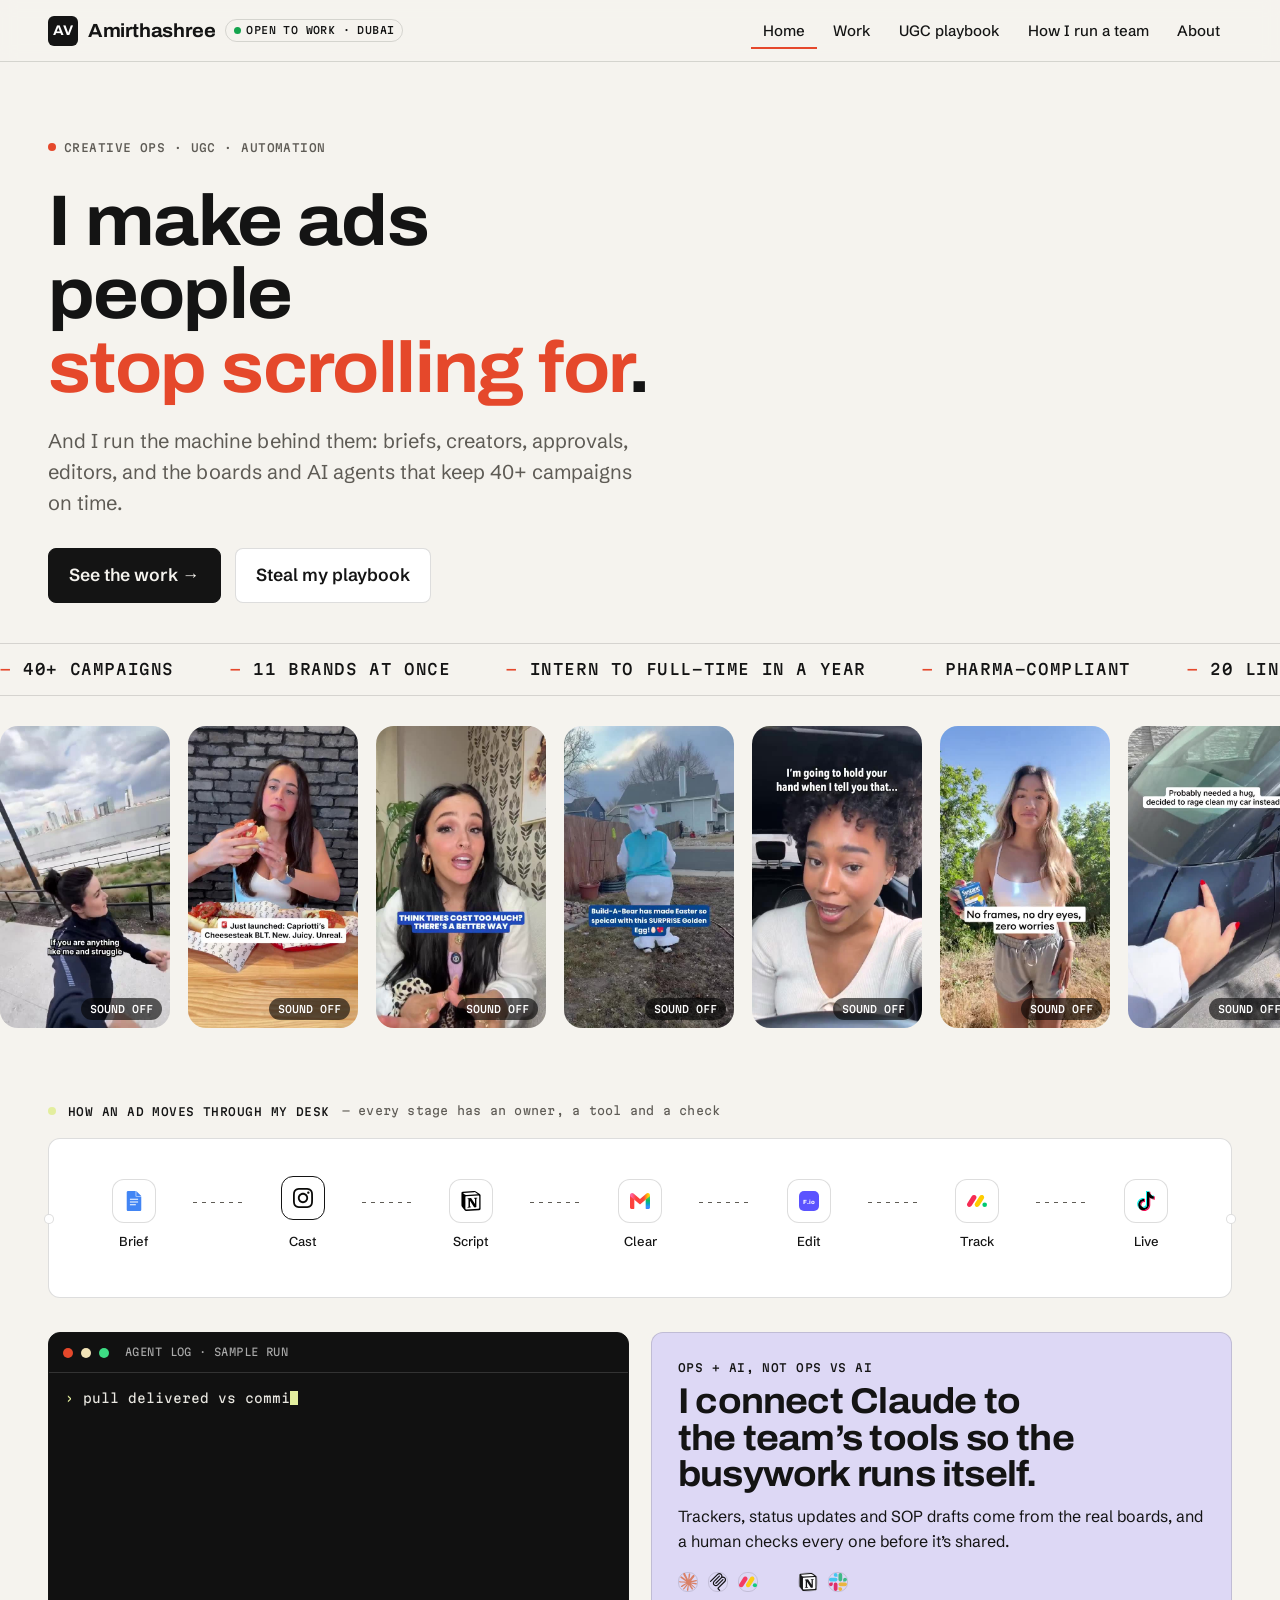
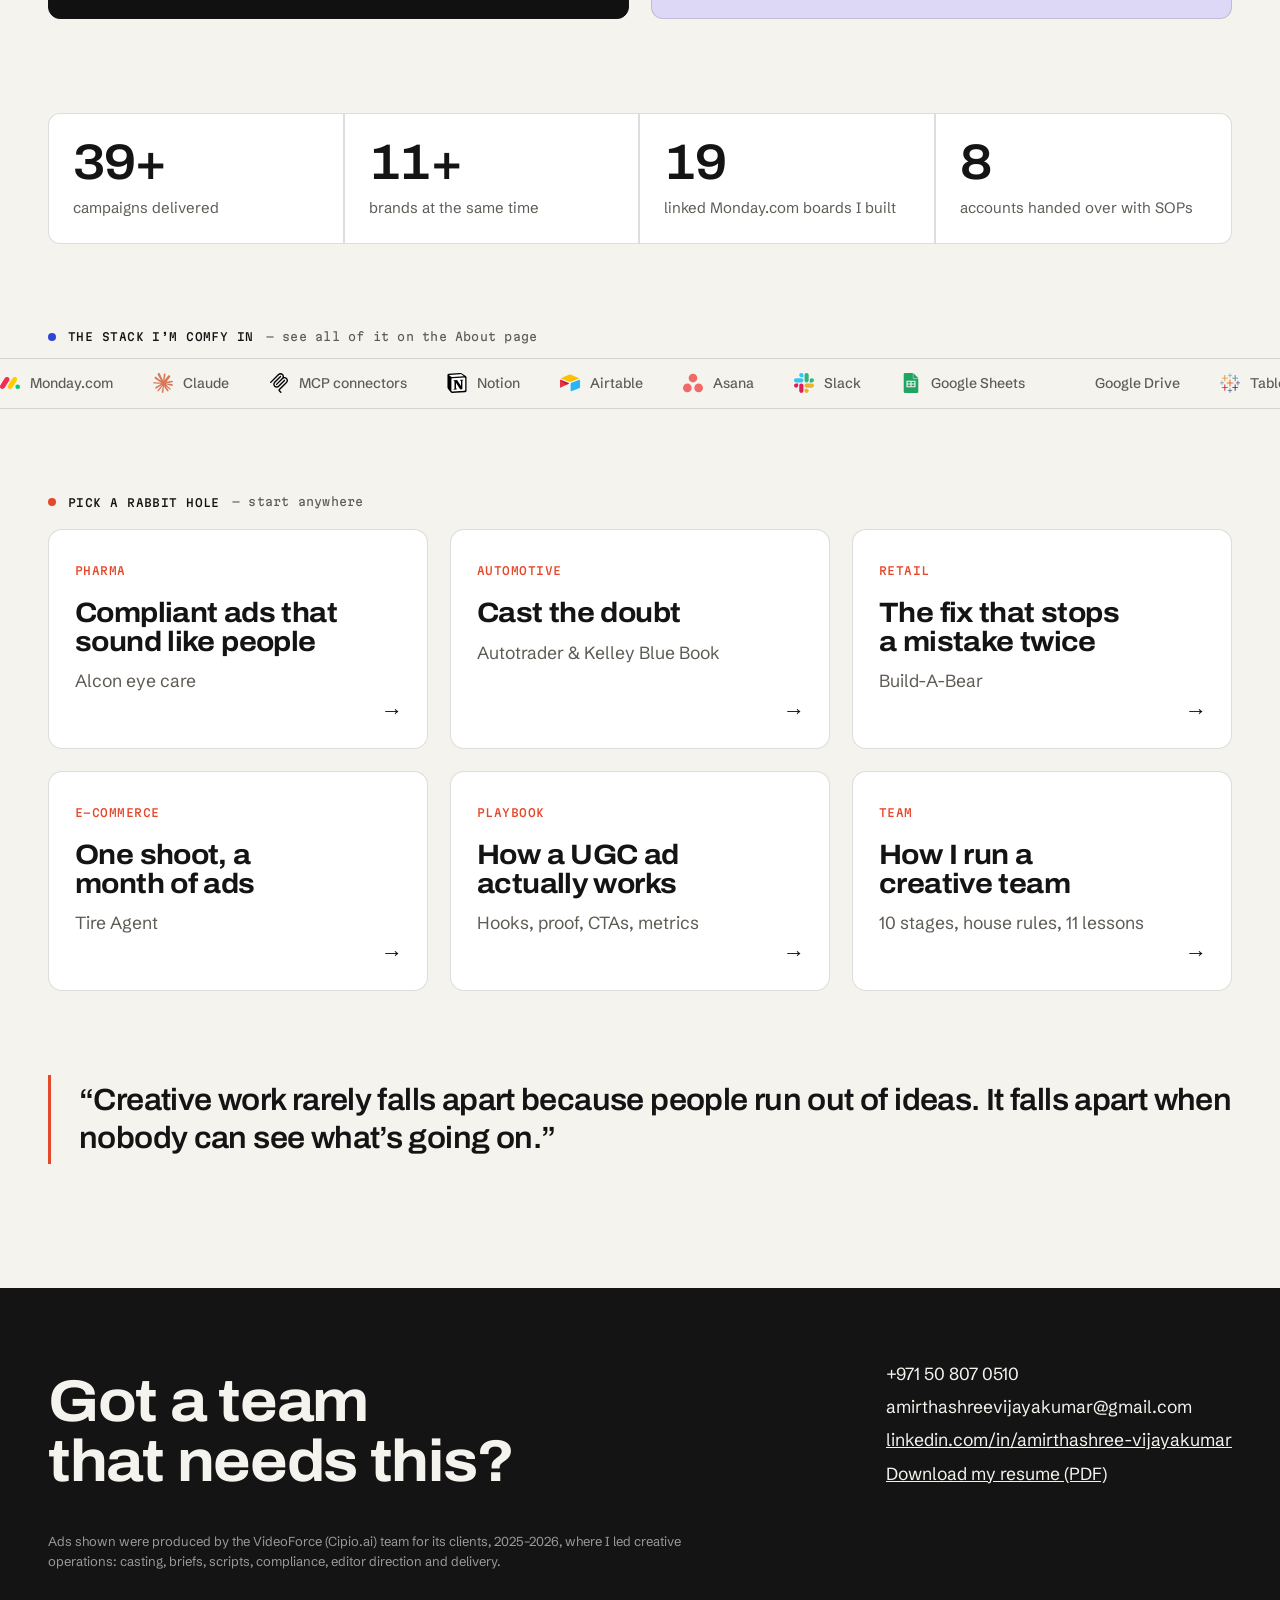
==== commit 16b223ce: "Drop years-of-experience label; refresh resume without removed tools Co-Authored-By: Claude Opus 5.5" ====
--- a/index.html
+++ b/index.html
@@ -55,6 +55,6 @@
 <section style="padding-top:0"><div class="wrap"><p class="quote rv">“Creative work rarely falls apart because people run out of ideas. It falls apart when nobody can see what’s going on.”</p></div></section></main>
 <footer class="foot"><div class="wrap"><div class="row">
 <h2>Got a team<br>that needs this?</h2>
-<p>+971 50 807 0510<br>amirthashreevijayakumar@gmail.com<br><a href="https://www.linkedin.com/in/amirthashree-vijayakumar">linkedin.com/in/amirthashree-vijayakumar</a><br><a href="resume.pdf">Download my resume (PDF)</a></p>
+<p>+971 50 807 0510<br>amirthashreevijayakumar@gmail.com<br><a href="https://www.linkedin.com/in/amirthashree-vijayakumar">linkedin.com/in/amirthashree-vijayakumar</a><br><a href="resume.pdf?v=3">Download my resume (PDF)</a></p>
 </div><small>Ads shown were produced by the VideoForce (Cipio.ai) team for its clients, 2025–2026, where I led creative operations: casting, briefs, scripts, compliance, editor direction and delivery.</small></div></footer>
 <script src="js/site.js?v=1614dfcf"></script></body></html>
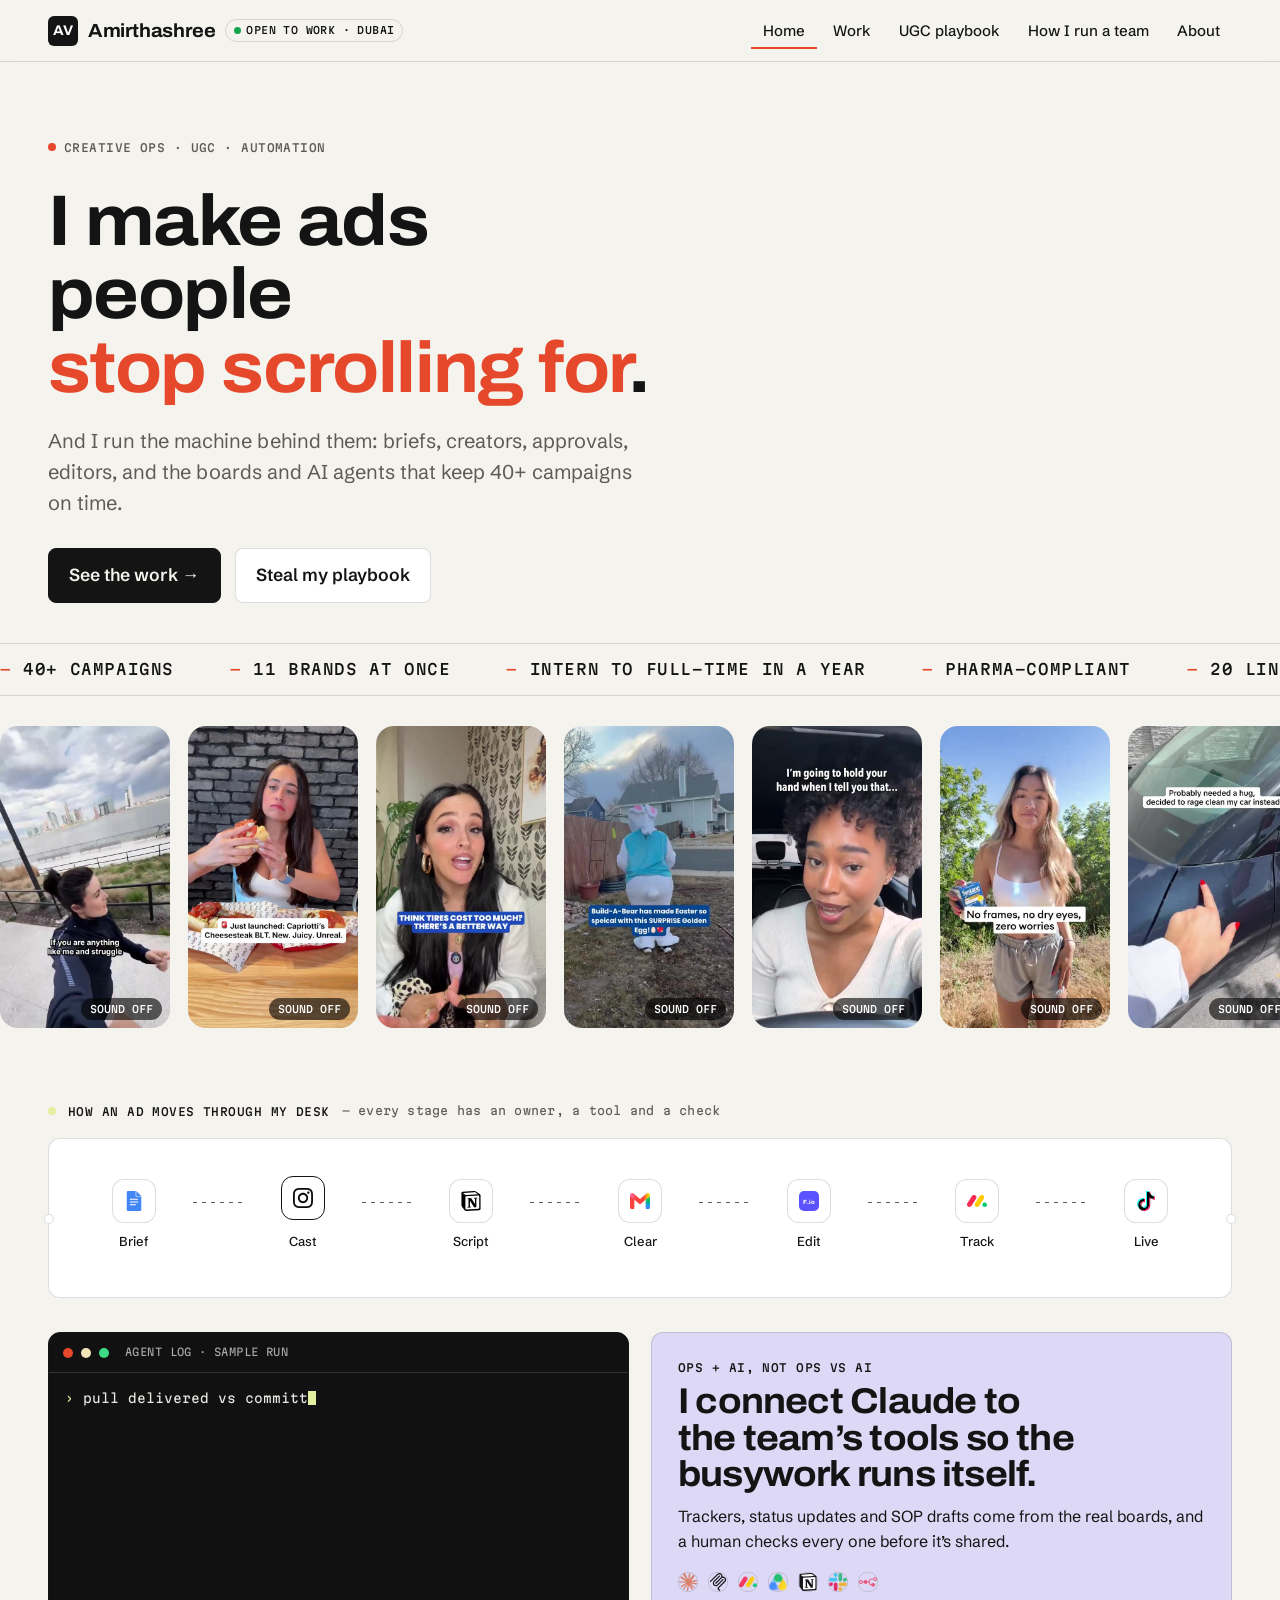
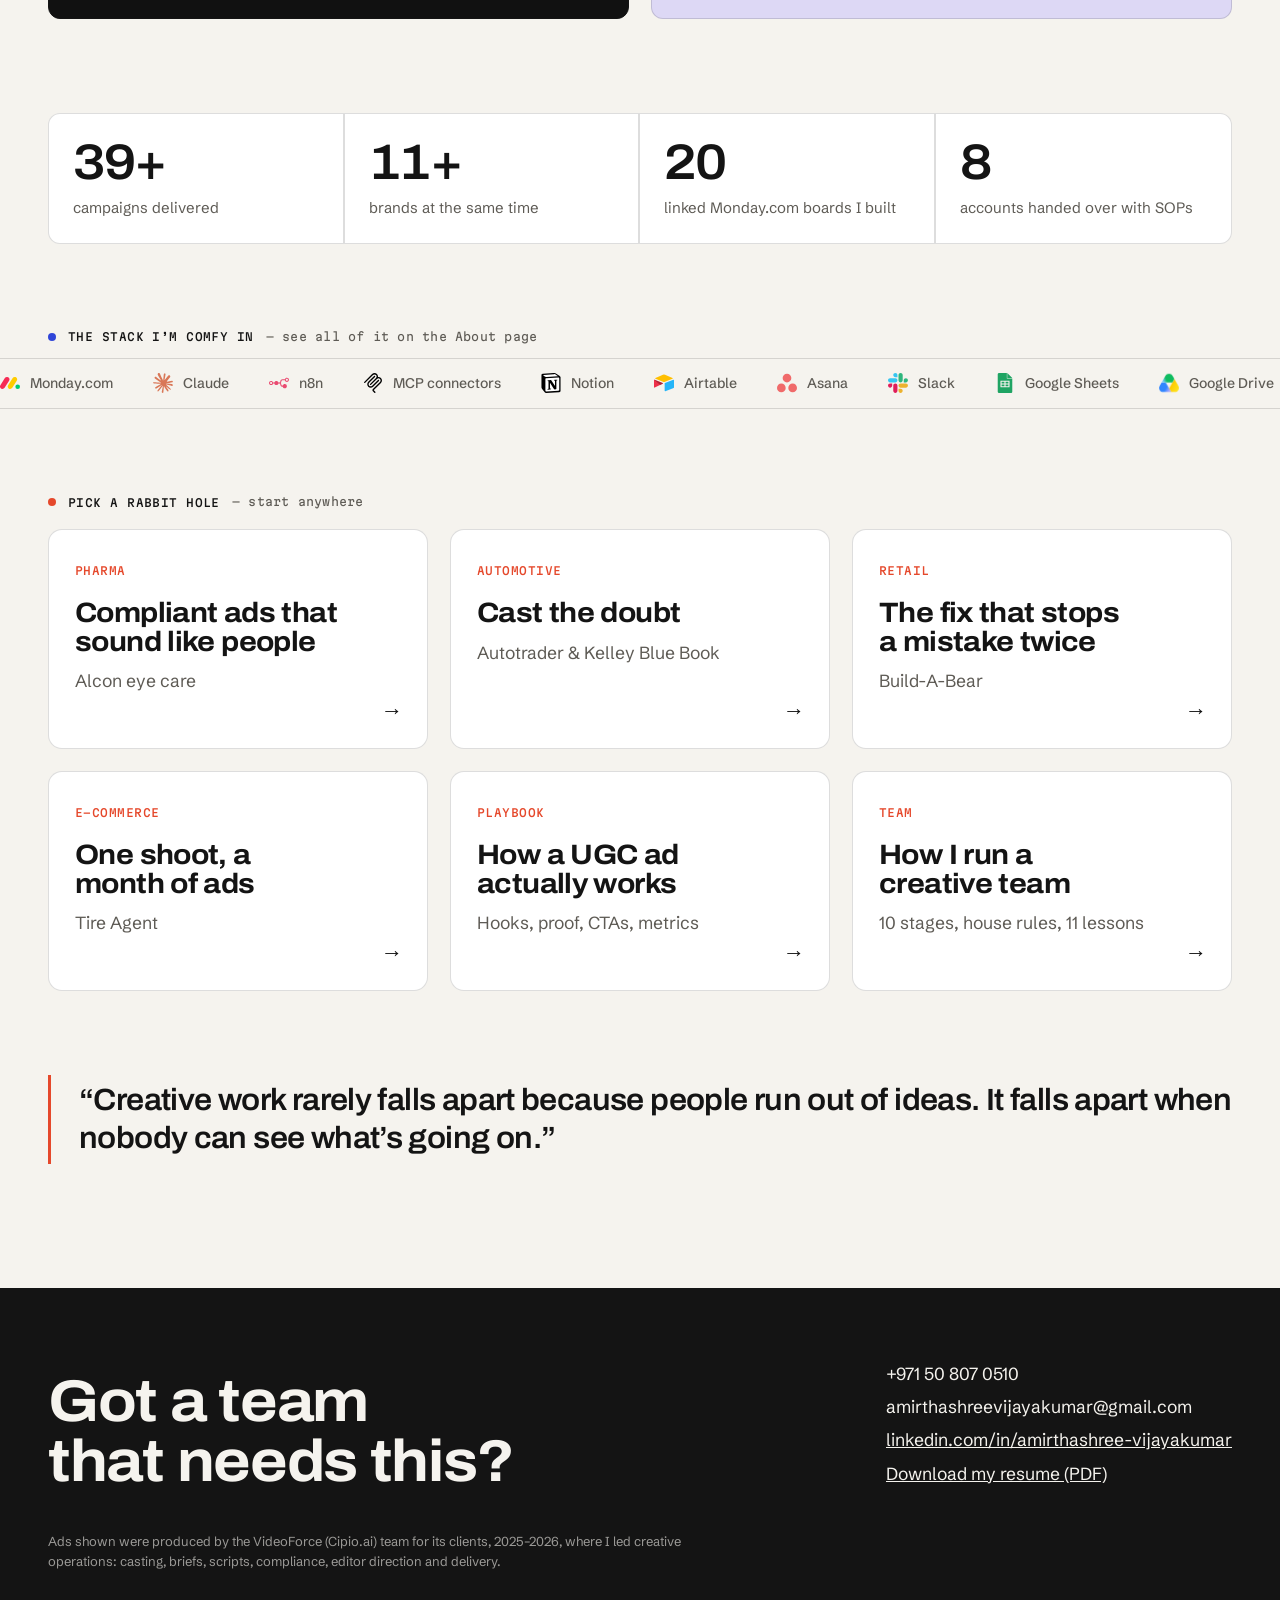
==== commit 069cdda1: "Restore tools; remove only Veeva; keep no years-of-experience label Co-Authored-By: Claude Opus 5.5 " ====
--- a/index.html
+++ b/index.html
@@ -25,7 +25,7 @@
    <span class="mono">Ops + AI, not ops vs AI</span>
    <h3 style="font-size:clamp(26px,2.8vw,36px)">I connect Claude to the team’s tools so the busywork runs itself.</h3>
    <p style="color:var(--ink)">Trackers, status updates and SOP drafts come from the real boards, and a human checks every one before it’s shared.</p>
-   <div style="margin-top:18px"><div class="stack"><span class="ico" title="Claude"><svg width="20" height="20" viewBox="0 0 256 257" aria-hidden="true"><path fill="#d97757" d="m50.228 170.321l50.357-28.257l.843-2.463l-.843-1.361h-2.462l-8.426-.518l-28.775-.778l-24.952-1.037l-24.175-1.296l-6.092-1.297L0 125.796l.583-3.759l5.12-3.434l7.324.648l16.202 1.101l24.304 1.685l17.629 1.037l26.118 2.722h4.148l.583-1.685l-1.426-1.037l-1.101-1.037l-25.147-17.045l-27.22-18.017l-14.258-10.37l-7.713-5.25l-3.888-4.925l-1.685-10.758l7-7.713l9.397.649l2.398.648l9.527 7.323l20.35 15.75L94.817 91.9l3.889 3.24l1.555-1.102l.195-.777l-1.75-2.917l-14.453-26.118l-15.425-26.572l-6.87-11.018l-1.814-6.61c-.648-2.723-1.102-4.991-1.102-7.778l7.972-10.823L71.42 0l10.63 1.426l4.472 3.888l6.61 15.101l10.694 23.786l16.591 32.34l4.861 9.592l2.592 8.879l.973 2.722h1.685v-1.556l1.36-18.211l2.528-22.36l2.463-28.776l.843-8.1l4.018-9.722l7.971-5.25l6.222 2.981l5.12 7.324l-.713 4.73l-3.046 19.768l-5.962 30.98l-3.889 20.739h2.268l2.593-2.593l10.499-13.934l17.628-22.036l7.778-8.749l9.073-9.657l5.833-4.601h11.018l8.1 12.055l-3.628 12.443l-11.342 14.388l-9.398 12.184l-13.48 18.147l-8.426 14.518l.778 1.166l2.01-.194l30.46-6.481l16.462-2.982l19.637-3.37l8.88 4.148l.971 4.213l-3.5 8.62l-20.998 5.184l-24.628 4.926l-36.682 8.685l-.454.324l.519.648l16.526 1.555l7.065.389h17.304l32.21 2.398l8.426 5.574l5.055 6.805l-.843 5.184l-12.962 6.611l-17.498-4.148l-40.83-9.721l-14-3.5h-1.944v1.167l11.666 11.406l21.387 19.314l26.767 24.887l1.36 6.157l-3.434 4.86l-3.63-.518l-23.526-17.693l-9.073-7.972l-20.545-17.304h-1.36v1.814l4.73 6.935l25.017 37.59l1.296 11.536l-1.814 3.76l-6.481 2.268l-7.13-1.297l-14.647-20.544l-15.1-23.138l-12.185-20.739l-1.49.843l-7.194 77.448l-3.37 3.953l-7.778 2.981l-6.48-4.925l-3.436-7.972l3.435-15.749l4.148-20.544l3.37-16.333l3.046-20.285l1.815-6.74l-.13-.454l-1.49.194l-15.295 20.999l-23.267 31.433l-18.406 19.702l-4.407 1.75l-7.648-3.954l.713-7.064l4.277-6.286l25.47-32.405l15.36-20.092l9.917-11.6l-.065-1.686h-.583L44.07 198.125l-12.055 1.555l-5.185-4.86l.648-7.972l2.463-2.593l20.35-13.999z"/></svg></span><span class="ico" title="MCP connectors"><svg width="20" height="20" viewBox="0 0 256 285" aria-hidden="true"><path d="M184.913 14.498c11.45 11.45 16.119 27.115 14.005 42.002c14.886-2.115 30.551 2.554 42.005 14.008l.578.578c19.332 19.331 19.332 50.674 0 70.005L140.199 242.394a3.3 3.3 0 0 0 0 4.665l20.802 20.802c3.866 3.867 3.866 10.135 0 14.002c-3.867 3.866-10.136 3.866-14.002 0l-20.8-20.803c-9.022-9.02-9.022-23.647 0-32.668L227.5 127.09c11.6-11.599 11.6-30.404-.005-42.008l-.577-.578c-11.455-11.454-29.937-11.597-41.567-.43l-.438.43l-84.59 84.59c-3.866 3.866-10.134 3.866-14 0c-3.867-3.867-3.867-10.135 0-14.001l84.589-84.59c11.6-11.6 11.6-30.404 0-42.004c-11.598-11.598-30.404-11.598-42.003 0L16.901 140.509c-3.867 3.866-10.135 3.866-14.001 0c-3.867-3.866-3.867-10.135 0-14.001L114.908 14.499c19.332-19.332 50.675-19.332 70.005 0m-28.001 28.003c3.866 3.866 3.866 10.134 0 14l-82.84 82.84c-11.6 11.599-11.6 30.404 0 42.004c11.598 11.598 30.404 11.598 42.003 0l82.84-82.84c3.866-3.866 10.134-3.866 14 0c3.867 3.866 3.867 10.135 0 14l-82.84 82.841c-19.33 19.33-50.673 19.33-70.005 0c-19.33-19.333-19.33-50.675 0-70.006l82.84-82.84c3.867-3.866 10.135-3.866 14.002 0"/></svg></span><span class="ico" title="Monday.com"><svg width="20" height="20" viewBox="0 0 256 156" aria-hidden="true"><path fill="#f62b54" d="M31.846 153.489a31.97 31.97 0 0 1-27.86-16.167a30.91 30.91 0 0 1 .875-31.823l57.373-90.096A31.99 31.99 0 0 1 90.556.015a31.93 31.93 0 0 1 27.41 16.896c5.349 10.113 4.68 22.28-1.725 31.774L58.904 138.78a31.98 31.98 0 0 1-27.058 14.709"/><path fill="#fc0" d="M130.256 153.488c-11.572 0-22.22-6.187-27.812-16.13a30.81 30.81 0 0 1 .875-31.737l57.264-89.89A31.94 31.94 0 0 1 188.93.016c11.669.255 22.244 6.782 27.592 16.993a30.81 30.81 0 0 1-2.066 31.92l-57.252 89.889a31.93 31.93 0 0 1-26.948 14.671"/><ellipse cx="226.466" cy="125.324" fill="#00ca72" rx="29.538" ry="28.918"/></svg></span><span class="ico" title="Google Drive"><svg width="20" height="20" viewBox="0 0 256 238" aria-hidden="true"><defs><linearGradient id="SVGjzk6ueva" x1="86.924%" x2="7.63%" y1="94.294%" y2="45.952%"><stop offset="9%" stop-color="#ffe921"/><stop offset="100%" stop-color="#fec700"/></linearGradient><linearGradient id="SVGb0f7AcFJ" x1="99.538%" x2="23.437%" y1="93.901%" y2="54.033%"><stop offset="15%" stop-color="#a9a8ff"/><stop offset="33%" stop-color="#6d97ff"/><stop offset="48%" stop-color="#3186ff"/></linearGradient><linearGradient id="SVGxMwz6dYk" x1="87.128%" x2="-.639%" y1="51.518%" y2="93.078%"><stop offset="55%" stop-color="#0ebc5f"/><stop offset="85%" stop-color="#78c9ff"/></linearGradient><path id="SVGAiIt3btS" d="M77.303 29.27c22.531-39.026 78.863-39.027 101.394 0l69.373 120.158c22.531 39.027-5.633 87.81-50.698 87.81H58.628c-45.065 0-73.23-48.783-50.698-87.81z"/></defs><mask id="SVG6FLXsceq" fill="#fff"><use href="#SVGAiIt3btS"/></mask><g mask="url(#SVG6FLXsceq)"><path fill="url(#SVGjzk6ueva)" d="M341.719 295.937H200.166l-29.293-50.735l70.777-122.589z" transform="translate(-42.87 -58.67)"/><path fill="url(#SVGb0f7AcFJ)" d="m0 295.916l100.069-173.325v.003l-29.282 50.723h58.57l70.783 122.596l-200.138.001z" transform="translate(-42.87 -58.67)"/><path fill="url(#SVGxMwz6dYk)" d="m170.881 0l70.781 122.6l-29.286 50.726H70.812z" transform="translate(-42.87 -58.67)"/></g></svg></span><span class="ico" title="Notion"><svg width="20" height="20" viewBox="0 0 256 268" aria-hidden="true"><path fill="#fff" d="M16.092 11.538L164.09.608c18.179-1.56 22.85-.508 34.28 7.801l47.243 33.282C253.406 47.414 256 48.975 256 55.207v182.527c0 11.439-4.155 18.205-18.696 19.24L65.44 267.378c-10.913.517-16.11-1.043-21.825-8.327L8.826 213.814C2.586 205.487 0 199.254 0 191.97V29.726c0-9.352 4.155-17.153 16.092-18.188"/><path d="M164.09.608L16.092 11.538C4.155 12.573 0 20.374 0 29.726v162.245c0 7.284 2.585 13.516 8.826 21.843l34.789 45.237c5.715 7.284 10.912 8.844 21.825 8.327l171.864-10.404c14.532-1.035 18.696-7.801 18.696-19.24V55.207c0-5.911-2.336-7.614-9.21-12.66l-1.185-.856L198.37 8.409C186.94.1 182.27-.952 164.09.608M69.327 52.22c-14.033.945-17.216 1.159-25.186-5.323L23.876 30.778c-2.06-2.086-1.026-4.69 4.163-5.207l142.274-10.395c11.947-1.043 18.17 3.12 22.842 6.758l24.401 17.68c1.043.525 3.638 3.637.517 3.637L71.146 52.095zm-16.36 183.954V81.222c0-6.767 2.077-9.887 8.3-10.413L230.02 60.93c5.724-.517 8.31 3.12 8.31 9.879v153.917c0 6.767-1.044 12.49-10.387 13.008l-161.487 9.361c-9.343.517-13.489-2.594-13.489-10.921M212.377 89.53c1.034 4.681 0 9.362-4.681 9.897l-7.783 1.542v114.404c-6.758 3.637-12.981 5.715-18.18 5.715c-8.308 0-10.386-2.604-16.609-10.396l-50.898-80.079v77.476l16.1 3.646s0 9.362-12.989 9.362l-35.814 2.077c-1.043-2.086 0-7.284 3.63-8.318l9.351-2.595V109.823l-12.98-1.052c-1.044-4.68 1.55-11.439 8.826-11.965l38.426-2.585l52.958 81.113v-71.76l-13.498-1.552c-1.043-5.733 3.111-9.896 8.3-10.404z"/></svg></span><span class="ico" title="Slack"><svg width="20" height="20" viewBox="0 0 256 256" aria-hidden="true"><path fill="#e01e5a" d="M53.841 161.32c0 14.832-11.987 26.82-26.819 26.82S.203 176.152.203 161.32c0-14.831 11.987-26.818 26.82-26.818H53.84zm13.41 0c0-14.831 11.987-26.818 26.819-26.818s26.819 11.987 26.819 26.819v67.047c0 14.832-11.987 26.82-26.82 26.82c-14.83 0-26.818-11.988-26.818-26.82z"/><path fill="#36c5f0" d="M94.07 53.638c-14.832 0-26.82-11.987-26.82-26.819S79.239 0 94.07 0s26.819 11.987 26.819 26.819v26.82zm0 13.613c14.832 0 26.819 11.987 26.819 26.819s-11.987 26.819-26.82 26.819H26.82C11.987 120.889 0 108.902 0 94.069c0-14.83 11.987-26.818 26.819-26.818z"/><path fill="#2eb67d" d="M201.55 94.07c0-14.832 11.987-26.82 26.818-26.82s26.82 11.988 26.82 26.82s-11.988 26.819-26.82 26.819H201.55zm-13.41 0c0 14.832-11.988 26.819-26.82 26.819c-14.831 0-26.818-11.987-26.818-26.82V26.82C134.502 11.987 146.489 0 161.32 0s26.819 11.987 26.819 26.819z"/><path fill="#ecb22e" d="M161.32 201.55c14.832 0 26.82 11.987 26.82 26.818s-11.988 26.82-26.82 26.82c-14.831 0-26.818-11.988-26.818-26.82V201.55zm0-13.41c-14.831 0-26.818-11.988-26.818-26.82c0-14.831 11.987-26.818 26.819-26.818h67.25c14.832 0 26.82 11.987 26.82 26.819s-11.988 26.819-26.82 26.819z"/></svg></span></div></div>
+   <div style="margin-top:18px"><div class="stack"><span class="ico" title="Claude"><svg width="20" height="20" viewBox="0 0 256 257" aria-hidden="true"><path fill="#d97757" d="m50.228 170.321l50.357-28.257l.843-2.463l-.843-1.361h-2.462l-8.426-.518l-28.775-.778l-24.952-1.037l-24.175-1.296l-6.092-1.297L0 125.796l.583-3.759l5.12-3.434l7.324.648l16.202 1.101l24.304 1.685l17.629 1.037l26.118 2.722h4.148l.583-1.685l-1.426-1.037l-1.101-1.037l-25.147-17.045l-27.22-18.017l-14.258-10.37l-7.713-5.25l-3.888-4.925l-1.685-10.758l7-7.713l9.397.649l2.398.648l9.527 7.323l20.35 15.75L94.817 91.9l3.889 3.24l1.555-1.102l.195-.777l-1.75-2.917l-14.453-26.118l-15.425-26.572l-6.87-11.018l-1.814-6.61c-.648-2.723-1.102-4.991-1.102-7.778l7.972-10.823L71.42 0l10.63 1.426l4.472 3.888l6.61 15.101l10.694 23.786l16.591 32.34l4.861 9.592l2.592 8.879l.973 2.722h1.685v-1.556l1.36-18.211l2.528-22.36l2.463-28.776l.843-8.1l4.018-9.722l7.971-5.25l6.222 2.981l5.12 7.324l-.713 4.73l-3.046 19.768l-5.962 30.98l-3.889 20.739h2.268l2.593-2.593l10.499-13.934l17.628-22.036l7.778-8.749l9.073-9.657l5.833-4.601h11.018l8.1 12.055l-3.628 12.443l-11.342 14.388l-9.398 12.184l-13.48 18.147l-8.426 14.518l.778 1.166l2.01-.194l30.46-6.481l16.462-2.982l19.637-3.37l8.88 4.148l.971 4.213l-3.5 8.62l-20.998 5.184l-24.628 4.926l-36.682 8.685l-.454.324l.519.648l16.526 1.555l7.065.389h17.304l32.21 2.398l8.426 5.574l5.055 6.805l-.843 5.184l-12.962 6.611l-17.498-4.148l-40.83-9.721l-14-3.5h-1.944v1.167l11.666 11.406l21.387 19.314l26.767 24.887l1.36 6.157l-3.434 4.86l-3.63-.518l-23.526-17.693l-9.073-7.972l-20.545-17.304h-1.36v1.814l4.73 6.935l25.017 37.59l1.296 11.536l-1.814 3.76l-6.481 2.268l-7.13-1.297l-14.647-20.544l-15.1-23.138l-12.185-20.739l-1.49.843l-7.194 77.448l-3.37 3.953l-7.778 2.981l-6.48-4.925l-3.436-7.972l3.435-15.749l4.148-20.544l3.37-16.333l3.046-20.285l1.815-6.74l-.13-.454l-1.49.194l-15.295 20.999l-23.267 31.433l-18.406 19.702l-4.407 1.75l-7.648-3.954l.713-7.064l4.277-6.286l25.47-32.405l15.36-20.092l9.917-11.6l-.065-1.686h-.583L44.07 198.125l-12.055 1.555l-5.185-4.86l.648-7.972l2.463-2.593l20.35-13.999z"/></svg></span><span class="ico" title="MCP connectors"><svg width="20" height="20" viewBox="0 0 256 285" aria-hidden="true"><path d="M184.913 14.498c11.45 11.45 16.119 27.115 14.005 42.002c14.886-2.115 30.551 2.554 42.005 14.008l.578.578c19.332 19.331 19.332 50.674 0 70.005L140.199 242.394a3.3 3.3 0 0 0 0 4.665l20.802 20.802c3.866 3.867 3.866 10.135 0 14.002c-3.867 3.866-10.136 3.866-14.002 0l-20.8-20.803c-9.022-9.02-9.022-23.647 0-32.668L227.5 127.09c11.6-11.599 11.6-30.404-.005-42.008l-.577-.578c-11.455-11.454-29.937-11.597-41.567-.43l-.438.43l-84.59 84.59c-3.866 3.866-10.134 3.866-14 0c-3.867-3.867-3.867-10.135 0-14.001l84.589-84.59c11.6-11.6 11.6-30.404 0-42.004c-11.598-11.598-30.404-11.598-42.003 0L16.901 140.509c-3.867 3.866-10.135 3.866-14.001 0c-3.867-3.866-3.867-10.135 0-14.001L114.908 14.499c19.332-19.332 50.675-19.332 70.005 0m-28.001 28.003c3.866 3.866 3.866 10.134 0 14l-82.84 82.84c-11.6 11.599-11.6 30.404 0 42.004c11.598 11.598 30.404 11.598 42.003 0l82.84-82.84c3.866-3.866 10.134-3.866 14 0c3.867 3.866 3.867 10.135 0 14l-82.84 82.841c-19.33 19.33-50.673 19.33-70.005 0c-19.33-19.333-19.33-50.675 0-70.006l82.84-82.84c3.867-3.866 10.135-3.866 14.002 0"/></svg></span><span class="ico" title="Monday.com"><svg width="20" height="20" viewBox="0 0 256 156" aria-hidden="true"><path fill="#f62b54" d="M31.846 153.489a31.97 31.97 0 0 1-27.86-16.167a30.91 30.91 0 0 1 .875-31.823l57.373-90.096A31.99 31.99 0 0 1 90.556.015a31.93 31.93 0 0 1 27.41 16.896c5.349 10.113 4.68 22.28-1.725 31.774L58.904 138.78a31.98 31.98 0 0 1-27.058 14.709"/><path fill="#fc0" d="M130.256 153.488c-11.572 0-22.22-6.187-27.812-16.13a30.81 30.81 0 0 1 .875-31.737l57.264-89.89A31.94 31.94 0 0 1 188.93.016c11.669.255 22.244 6.782 27.592 16.993a30.81 30.81 0 0 1-2.066 31.92l-57.252 89.889a31.93 31.93 0 0 1-26.948 14.671"/><ellipse cx="226.466" cy="125.324" fill="#00ca72" rx="29.538" ry="28.918"/></svg></span><span class="ico" title="Google Drive"><svg width="20" height="20" viewBox="0 0 256 238" aria-hidden="true"><defs><linearGradient id="SVGjzk6ueva" x1="86.924%" x2="7.63%" y1="94.294%" y2="45.952%"><stop offset="9%" stop-color="#ffe921"/><stop offset="100%" stop-color="#fec700"/></linearGradient><linearGradient id="SVGb0f7AcFJ" x1="99.538%" x2="23.437%" y1="93.901%" y2="54.033%"><stop offset="15%" stop-color="#a9a8ff"/><stop offset="33%" stop-color="#6d97ff"/><stop offset="48%" stop-color="#3186ff"/></linearGradient><linearGradient id="SVGxMwz6dYk" x1="87.128%" x2="-.639%" y1="51.518%" y2="93.078%"><stop offset="55%" stop-color="#0ebc5f"/><stop offset="85%" stop-color="#78c9ff"/></linearGradient><path id="SVGAiIt3btS" d="M77.303 29.27c22.531-39.026 78.863-39.027 101.394 0l69.373 120.158c22.531 39.027-5.633 87.81-50.698 87.81H58.628c-45.065 0-73.23-48.783-50.698-87.81z"/></defs><mask id="SVG6FLXsceq" fill="#fff"><use href="#SVGAiIt3btS"/></mask><g mask="url(#SVG6FLXsceq)"><path fill="url(#SVGjzk6ueva)" d="M341.719 295.937H200.166l-29.293-50.735l70.777-122.589z" transform="translate(-42.87 -58.67)"/><path fill="url(#SVGb0f7AcFJ)" d="m0 295.916l100.069-173.325v.003l-29.282 50.723h58.57l70.783 122.596l-200.138.001z" transform="translate(-42.87 -58.67)"/><path fill="url(#SVGxMwz6dYk)" d="m170.881 0l70.781 122.6l-29.286 50.726H70.812z" transform="translate(-42.87 -58.67)"/></g></svg></span><span class="ico" title="Notion"><svg width="20" height="20" viewBox="0 0 256 268" aria-hidden="true"><path fill="#fff" d="M16.092 11.538L164.09.608c18.179-1.56 22.85-.508 34.28 7.801l47.243 33.282C253.406 47.414 256 48.975 256 55.207v182.527c0 11.439-4.155 18.205-18.696 19.24L65.44 267.378c-10.913.517-16.11-1.043-21.825-8.327L8.826 213.814C2.586 205.487 0 199.254 0 191.97V29.726c0-9.352 4.155-17.153 16.092-18.188"/><path d="M164.09.608L16.092 11.538C4.155 12.573 0 20.374 0 29.726v162.245c0 7.284 2.585 13.516 8.826 21.843l34.789 45.237c5.715 7.284 10.912 8.844 21.825 8.327l171.864-10.404c14.532-1.035 18.696-7.801 18.696-19.24V55.207c0-5.911-2.336-7.614-9.21-12.66l-1.185-.856L198.37 8.409C186.94.1 182.27-.952 164.09.608M69.327 52.22c-14.033.945-17.216 1.159-25.186-5.323L23.876 30.778c-2.06-2.086-1.026-4.69 4.163-5.207l142.274-10.395c11.947-1.043 18.17 3.12 22.842 6.758l24.401 17.68c1.043.525 3.638 3.637.517 3.637L71.146 52.095zm-16.36 183.954V81.222c0-6.767 2.077-9.887 8.3-10.413L230.02 60.93c5.724-.517 8.31 3.12 8.31 9.879v153.917c0 6.767-1.044 12.49-10.387 13.008l-161.487 9.361c-9.343.517-13.489-2.594-13.489-10.921M212.377 89.53c1.034 4.681 0 9.362-4.681 9.897l-7.783 1.542v114.404c-6.758 3.637-12.981 5.715-18.18 5.715c-8.308 0-10.386-2.604-16.609-10.396l-50.898-80.079v77.476l16.1 3.646s0 9.362-12.989 9.362l-35.814 2.077c-1.043-2.086 0-7.284 3.63-8.318l9.351-2.595V109.823l-12.98-1.052c-1.044-4.68 1.55-11.439 8.826-11.965l38.426-2.585l52.958 81.113v-71.76l-13.498-1.552c-1.043-5.733 3.111-9.896 8.3-10.404z"/></svg></span><span class="ico" title="Slack"><svg width="20" height="20" viewBox="0 0 256 256" aria-hidden="true"><path fill="#e01e5a" d="M53.841 161.32c0 14.832-11.987 26.82-26.819 26.82S.203 176.152.203 161.32c0-14.831 11.987-26.818 26.82-26.818H53.84zm13.41 0c0-14.831 11.987-26.818 26.819-26.818s26.819 11.987 26.819 26.819v67.047c0 14.832-11.987 26.82-26.82 26.82c-14.83 0-26.818-11.988-26.818-26.82z"/><path fill="#36c5f0" d="M94.07 53.638c-14.832 0-26.82-11.987-26.82-26.819S79.239 0 94.07 0s26.819 11.987 26.819 26.819v26.82zm0 13.613c14.832 0 26.819 11.987 26.819 26.819s-11.987 26.819-26.82 26.819H26.82C11.987 120.889 0 108.902 0 94.069c0-14.83 11.987-26.818 26.819-26.818z"/><path fill="#2eb67d" d="M201.55 94.07c0-14.832 11.987-26.82 26.818-26.82s26.82 11.988 26.82 26.82s-11.988 26.819-26.82 26.819H201.55zm-13.41 0c0 14.832-11.988 26.819-26.82 26.819c-14.831 0-26.818-11.987-26.818-26.82V26.82C134.502 11.987 146.489 0 161.32 0s26.819 11.987 26.819 26.819z"/><path fill="#ecb22e" d="M161.32 201.55c14.832 0 26.82 11.987 26.82 26.818s-11.988 26.82-26.82 26.82c-14.831 0-26.818-11.988-26.818-26.82V201.55zm0-13.41c-14.831 0-26.818-11.988-26.818-26.82c0-14.831 11.987-26.818 26.819-26.818h67.25c14.832 0 26.82 11.987 26.82 26.819s-11.988 26.819-26.82 26.819z"/></svg></span><span class="ico" title="n8n"><svg width="20" height="20" viewBox="0 0 256 135" aria-hidden="true"><path fill="#ea4b71" d="M229.053 53.895c-12.557 0-23.107-8.588-26.099-20.21h-30.886a13.474 13.474 0 0 0-13.29 11.258l-1.107 6.645a26.9 26.9 0 0 1-8.757 15.78a26.9 26.9 0 0 1 8.757 15.78l1.107 6.646a13.474 13.474 0 0 0 13.29 11.259h3.939c2.992-11.623 13.542-20.21 26.098-20.21c14.883 0 26.948 12.064 26.948 26.946s-12.065 26.948-26.948 26.948c-12.556 0-23.107-8.588-26.098-20.21h-3.939c-13.173 0-24.415-9.524-26.58-22.518l-1.108-6.645a13.474 13.474 0 0 0-13.29-11.259h-10.676c-2.99 11.623-13.542 20.21-26.098 20.21c-12.557 0-23.107-8.587-26.099-20.21H53.046c-2.992 11.623-13.542 20.21-26.099 20.21C12.065 94.316 0 82.252 0 67.369s12.065-26.947 26.947-26.947c12.557 0 23.107 8.588 26.099 20.21h15.171c2.992-11.622 13.542-20.21 26.099-20.21c12.556 0 23.107 8.588 26.098 20.21h10.676a13.474 13.474 0 0 0 13.29-11.258l1.107-6.645c2.166-12.994 13.408-22.517 26.581-22.517h30.886C205.945 8.588 216.496 0 229.053 0C243.935 0 256 12.065 256 26.947s-12.065 26.948-26.947 26.948m0-13.474c7.441 0 13.473-6.032 13.473-13.474c0-7.441-6.032-13.473-13.473-13.473s-13.474 6.032-13.474 13.473s6.032 13.474 13.474 13.474M26.947 80.842c7.442 0 13.474-6.032 13.474-13.474c0-7.44-6.032-13.473-13.474-13.473c-7.441 0-13.473 6.032-13.473 13.473s6.032 13.474 13.473 13.474m80.842-13.474c0 7.442-6.032 13.474-13.473 13.474S80.842 74.81 80.842 67.368c0-7.44 6.032-13.473 13.474-13.473c7.441 0 13.473 6.032 13.473 13.473m107.79 40.421c0 7.442-6.032 13.474-13.474 13.474c-7.441 0-13.473-6.032-13.473-13.474c0-7.441 6.032-13.473 13.473-13.473s13.474 6.032 13.474 13.473"/></svg></span></div></div>
   </div>
  </div>
 </div></section>
@@ -39,7 +39,7 @@
  </div></div></section>
 
 <div class="kicker wrap" style="margin-bottom:12px"><span class="dot" style="background:var(--cobalt)"></span><span class="mono">The stack I’m comfy in</span><span class="hand">see all of it on the About page</span></div>
-<div class="logowall" aria-label="Tools I use"><div class="track"><span><span class="ico" title="Monday.com"><svg width="20" height="20" viewBox="0 0 256 156" aria-hidden="true"><path fill="#f62b54" d="M31.846 153.489a31.97 31.97 0 0 1-27.86-16.167a30.91 30.91 0 0 1 .875-31.823l57.373-90.096A31.99 31.99 0 0 1 90.556.015a31.93 31.93 0 0 1 27.41 16.896c5.349 10.113 4.68 22.28-1.725 31.774L58.904 138.78a31.98 31.98 0 0 1-27.058 14.709"/><path fill="#fc0" d="M130.256 153.488c-11.572 0-22.22-6.187-27.812-16.13a30.81 30.81 0 0 1 .875-31.737l57.264-89.89A31.94 31.94 0 0 1 188.93.016c11.669.255 22.244 6.782 27.592 16.993a30.81 30.81 0 0 1-2.066 31.92l-57.252 89.889a31.93 31.93 0 0 1-26.948 14.671"/><ellipse cx="226.466" cy="125.324" fill="#00ca72" rx="29.538" ry="28.918"/></svg></span>Monday.com</span><span><span class="ico" title="Claude"><svg width="20" height="20" viewBox="0 0 256 257" aria-hidden="true"><path fill="#d97757" d="m50.228 170.321l50.357-28.257l.843-2.463l-.843-1.361h-2.462l-8.426-.518l-28.775-.778l-24.952-1.037l-24.175-1.296l-6.092-1.297L0 125.796l.583-3.759l5.12-3.434l7.324.648l16.202 1.101l24.304 1.685l17.629 1.037l26.118 2.722h4.148l.583-1.685l-1.426-1.037l-1.101-1.037l-25.147-17.045l-27.22-18.017l-14.258-10.37l-7.713-5.25l-3.888-4.925l-1.685-10.758l7-7.713l9.397.649l2.398.648l9.527 7.323l20.35 15.75L94.817 91.9l3.889 3.24l1.555-1.102l.195-.777l-1.75-2.917l-14.453-26.118l-15.425-26.572l-6.87-11.018l-1.814-6.61c-.648-2.723-1.102-4.991-1.102-7.778l7.972-10.823L71.42 0l10.63 1.426l4.472 3.888l6.61 15.101l10.694 23.786l16.591 32.34l4.861 9.592l2.592 8.879l.973 2.722h1.685v-1.556l1.36-18.211l2.528-22.36l2.463-28.776l.843-8.1l4.018-9.722l7.971-5.25l6.222 2.981l5.12 7.324l-.713 4.73l-3.046 19.768l-5.962 30.98l-3.889 20.739h2.268l2.593-2.593l10.499-13.934l17.628-22.036l7.778-8.749l9.073-9.657l5.833-4.601h11.018l8.1 12.055l-3.628 12.443l-11.342 14.388l-9.398 12.184l-13.48 18.147l-8.426 14.518l.778 1.166l2.01-.194l30.46-6.481l16.462-2.982l19.637-3.37l8.88 4.148l.971 4.213l-3.5 8.62l-20.998 5.184l-24.628 4.926l-36.682 8.685l-.454.324l.519.648l16.526 1.555l7.065.389h17.304l32.21 2.398l8.426 5.574l5.055 6.805l-.843 5.184l-12.962 6.611l-17.498-4.148l-40.83-9.721l-14-3.5h-1.944v1.167l11.666 11.406l21.387 19.314l26.767 24.887l1.36 6.157l-3.434 4.86l-3.63-.518l-23.526-17.693l-9.073-7.972l-20.545-17.304h-1.36v1.814l4.73 6.935l25.017 37.59l1.296 11.536l-1.814 3.76l-6.481 2.268l-7.13-1.297l-14.647-20.544l-15.1-23.138l-12.185-20.739l-1.49.843l-7.194 77.448l-3.37 3.953l-7.778 2.981l-6.48-4.925l-3.436-7.972l3.435-15.749l4.148-20.544l3.37-16.333l3.046-20.285l1.815-6.74l-.13-.454l-1.49.194l-15.295 20.999l-23.267 31.433l-18.406 19.702l-4.407 1.75l-7.648-3.954l.713-7.064l4.277-6.286l25.47-32.405l15.36-20.092l9.917-11.6l-.065-1.686h-.583L44.07 198.125l-12.055 1.555l-5.185-4.86l.648-7.972l2.463-2.593l20.35-13.999z"/></svg></span>Claude</span><span><span class="ico" title="MCP connectors"><svg width="20" height="20" viewBox="0 0 256 285" aria-hidden="true"><path d="M184.913 14.498c11.45 11.45 16.119 27.115 14.005 42.002c14.886-2.115 30.551 2.554 42.005 14.008l.578.578c19.332 19.331 19.332 50.674 0 70.005L140.199 242.394a3.3 3.3 0 0 0 0 4.665l20.802 20.802c3.866 3.867 3.866 10.135 0 14.002c-3.867 3.866-10.136 3.866-14.002 0l-20.8-20.803c-9.022-9.02-9.022-23.647 0-32.668L227.5 127.09c11.6-11.599 11.6-30.404-.005-42.008l-.577-.578c-11.455-11.454-29.937-11.597-41.567-.43l-.438.43l-84.59 84.59c-3.866 3.866-10.134 3.866-14 0c-3.867-3.867-3.867-10.135 0-14.001l84.589-84.59c11.6-11.6 11.6-30.404 0-42.004c-11.598-11.598-30.404-11.598-42.003 0L16.901 140.509c-3.867 3.866-10.135 3.866-14.001 0c-3.867-3.866-3.867-10.135 0-14.001L114.908 14.499c19.332-19.332 50.675-19.332 70.005 0m-28.001 28.003c3.866 3.866 3.866 10.134 0 14l-82.84 82.84c-11.6 11.599-11.6 30.404 0 42.004c11.598 11.598 30.404 11.598 42.003 0l82.84-82.84c3.866-3.866 10.134-3.866 14 0c3.867 3.866 3.867 10.135 0 14l-82.84 82.841c-19.33 19.33-50.673 19.33-70.005 0c-19.33-19.333-19.33-50.675 0-70.006l82.84-82.84c3.867-3.866 10.135-3.866 14.002 0"/></svg></span>MCP connectors</span><span><span class="ico" title="Notion"><svg width="20" height="20" viewBox="0 0 256 268" aria-hidden="true"><path fill="#fff" d="M16.092 11.538L164.09.608c18.179-1.56 22.85-.508 34.28 7.801l47.243 33.282C253.406 47.414 256 48.975 256 55.207v182.527c0 11.439-4.155 18.205-18.696 19.24L65.44 267.378c-10.913.517-16.11-1.043-21.825-8.327L8.826 213.814C2.586 205.487 0 199.254 0 191.97V29.726c0-9.352 4.155-17.153 16.092-18.188"/><path d="M164.09.608L16.092 11.538C4.155 12.573 0 20.374 0 29.726v162.245c0 7.284 2.585 13.516 8.826 21.843l34.789 45.237c5.715 7.284 10.912 8.844 21.825 8.327l171.864-10.404c14.532-1.035 18.696-7.801 18.696-19.24V55.207c0-5.911-2.336-7.614-9.21-12.66l-1.185-.856L198.37 8.409C186.94.1 182.27-.952 164.09.608M69.327 52.22c-14.033.945-17.216 1.159-25.186-5.323L23.876 30.778c-2.06-2.086-1.026-4.69 4.163-5.207l142.274-10.395c11.947-1.043 18.17 3.12 22.842 6.758l24.401 17.68c1.043.525 3.638 3.637.517 3.637L71.146 52.095zm-16.36 183.954V81.222c0-6.767 2.077-9.887 8.3-10.413L230.02 60.93c5.724-.517 8.31 3.12 8.31 9.879v153.917c0 6.767-1.044 12.49-10.387 13.008l-161.487 9.361c-9.343.517-13.489-2.594-13.489-10.921M212.377 89.53c1.034 4.681 0 9.362-4.681 9.897l-7.783 1.542v114.404c-6.758 3.637-12.981 5.715-18.18 5.715c-8.308 0-10.386-2.604-16.609-10.396l-50.898-80.079v77.476l16.1 3.646s0 9.362-12.989 9.362l-35.814 2.077c-1.043-2.086 0-7.284 3.63-8.318l9.351-2.595V109.823l-12.98-1.052c-1.044-4.68 1.55-11.439 8.826-11.965l38.426-2.585l52.958 81.113v-71.76l-13.498-1.552c-1.043-5.733 3.111-9.896 8.3-10.404z"/></svg></span>Notion</span><span><span class="ico" title="Airtable"><svg width="20" height="20" viewBox="0 0 256 215" aria-hidden="true"><path fill="#ffbf00" d="M114.259 2.701L18.86 42.176c-5.305 2.195-5.25 9.73.089 11.847l95.797 37.989a35.54 35.54 0 0 0 26.208 0l95.799-37.99c5.337-2.115 5.393-9.65.086-11.846L141.442 2.7a35.55 35.55 0 0 0-27.183 0"/><path fill="#26b5f8" d="M136.35 112.757v94.902c0 4.514 4.55 7.605 8.746 5.942l106.748-41.435a6.39 6.39 0 0 0 4.035-5.941V71.322c0-4.514-4.551-7.604-8.747-5.941l-106.748 41.434a6.39 6.39 0 0 0-4.035 5.942"/><path fill="#ed3049" d="m111.423 117.654l-31.68 15.296l-3.217 1.555L9.65 166.548C5.411 168.593 0 165.504 0 160.795V71.72c0-1.704.874-3.175 2.046-4.283a7.3 7.3 0 0 1 1.618-1.213c1.598-.959 3.878-1.215 5.816-.448l101.41 40.18c5.155 2.045 5.56 9.268.533 11.697"/><path fill-opacity=".25" d="m111.423 117.654l-31.68 15.296L2.045 67.438a7.3 7.3 0 0 1 1.618-1.213c1.598-.959 3.878-1.215 5.816-.448l101.41 40.18c5.155 2.045 5.56 9.268.533 11.697"/></svg></span>Airtable</span><span><span class="ico" title="Asana"><svg width="20" height="20" viewBox="0 0 256 237" aria-hidden="true"><path fill="#f06a6a" d="M200.325 125.27c-30.749 0-55.675 24.927-55.675 55.677s24.926 55.677 55.675 55.677S256 211.696 256 180.947c0-30.75-24.926-55.677-55.675-55.677m-144.65.005C24.927 125.275 0 150.197 0 180.947s24.927 55.677 55.675 55.677c30.75 0 55.678-24.928 55.678-55.677c0-30.75-24.928-55.672-55.678-55.672m128-69.6c0 30.75-24.927 55.68-55.674 55.68c-30.75 0-55.676-24.93-55.676-55.68C72.325 24.928 97.25 0 128 0c30.747 0 55.673 24.93 55.673 55.674"/></svg></span>Asana</span><span><span class="ico" title="Slack"><svg width="20" height="20" viewBox="0 0 256 256" aria-hidden="true"><path fill="#e01e5a" d="M53.841 161.32c0 14.832-11.987 26.82-26.819 26.82S.203 176.152.203 161.32c0-14.831 11.987-26.818 26.82-26.818H53.84zm13.41 0c0-14.831 11.987-26.818 26.819-26.818s26.819 11.987 26.819 26.819v67.047c0 14.832-11.987 26.82-26.82 26.82c-14.83 0-26.818-11.988-26.818-26.82z"/><path fill="#36c5f0" d="M94.07 53.638c-14.832 0-26.82-11.987-26.82-26.819S79.239 0 94.07 0s26.819 11.987 26.819 26.819v26.82zm0 13.613c14.832 0 26.819 11.987 26.819 26.819s-11.987 26.819-26.82 26.819H26.82C11.987 120.889 0 108.902 0 94.069c0-14.83 11.987-26.818 26.819-26.818z"/><path fill="#2eb67d" d="M201.55 94.07c0-14.832 11.987-26.82 26.818-26.82s26.82 11.988 26.82 26.82s-11.988 26.819-26.82 26.819H201.55zm-13.41 0c0 14.832-11.988 26.819-26.82 26.819c-14.831 0-26.818-11.987-26.818-26.82V26.82C134.502 11.987 146.489 0 161.32 0s26.819 11.987 26.819 26.819z"/><path fill="#ecb22e" d="M161.32 201.55c14.832 0 26.82 11.987 26.82 26.818s-11.988 26.82-26.82 26.82c-14.831 0-26.818-11.988-26.818-26.82V201.55zm0-13.41c-14.831 0-26.818-11.988-26.818-26.82c0-14.831 11.987-26.818 26.819-26.818h67.25c14.832 0 26.82 11.987 26.82 26.819s-11.988 26.819-26.82 26.819z"/></svg></span>Slack</span><span><span class="ico" title="Google Sheets"><svg width="20" height="20" viewBox="0 0 24 24" aria-hidden="true" fill="#1FA463"><path fill="#1FA463" d="M11.318 12.545H7.91v-1.909h3.41v1.91zM14.728 0v6h6zm1.363 10.636h-3.41v1.91h3.41zm0 3.273h-3.41v1.91h3.41zM20.727 6.5v15.864c0 .904-.732 1.636-1.636 1.636H4.909a1.636 1.636 0 0 1-1.636-1.636V1.636C3.273.732 4.005 0 4.909 0h9.318v6.5zm-3.273 2.773H6.545v7.909h10.91v-7.91zm-6.136 4.636H7.91v1.91h3.41v-1.91z"/></svg></span>Google Sheets</span><span><span class="ico" title="Google Drive"><svg width="20" height="20" viewBox="0 0 256 238" aria-hidden="true"><defs><linearGradient id="SVGjzk6ueva" x1="86.924%" x2="7.63%" y1="94.294%" y2="45.952%"><stop offset="9%" stop-color="#ffe921"/><stop offset="100%" stop-color="#fec700"/></linearGradient><linearGradient id="SVGb0f7AcFJ" x1="99.538%" x2="23.437%" y1="93.901%" y2="54.033%"><stop offset="15%" stop-color="#a9a8ff"/><stop offset="33%" stop-color="#6d97ff"/><stop offset="48%" stop-color="#3186ff"/></linearGradient><linearGradient id="SVGxMwz6dYk" x1="87.128%" x2="-.639%" y1="51.518%" y2="93.078%"><stop offset="55%" stop-color="#0ebc5f"/><stop offset="85%" stop-color="#78c9ff"/></linearGradient><path id="SVGAiIt3btS" d="M77.303 29.27c22.531-39.026 78.863-39.027 101.394 0l69.373 120.158c22.531 39.027-5.633 87.81-50.698 87.81H58.628c-45.065 0-73.23-48.783-50.698-87.81z"/></defs><mask id="SVG6FLXsceq" fill="#fff"><use href="#SVGAiIt3btS"/></mask><g mask="url(#SVG6FLXsceq)"><path fill="url(#SVGjzk6ueva)" d="M341.719 295.937H200.166l-29.293-50.735l70.777-122.589z" transform="translate(-42.87 -58.67)"/><path fill="url(#SVGb0f7AcFJ)" d="m0 295.916l100.069-173.325v.003l-29.282 50.723h58.57l70.783 122.596l-200.138.001z" transform="translate(-42.87 -58.67)"/><path fill="url(#SVGxMwz6dYk)" d="m170.881 0l70.781 122.6l-29.286 50.726H70.812z" transform="translate(-42.87 -58.67)"/></g></svg></span>Google Drive</span><span><span class="ico" title="Tableau"><svg width="20" height="20" viewBox="0 0 256 251" aria-hidden="true"><path fill="#7099a6" d="M123.929 11.593v11.641h-20.82v7.571h20.82v23.186h8.139V30.805h21.341v-7.571h-21.341V0h-8.139z"/><path fill="#eb912c" d="M55.884 41.121v16.893H24.369v10.599h31.515v34.307h11.688V68.613H99.56V58.014H67.572V24.228H55.884z"/><path fill="#59879b" d="M187.953 41.121v16.893h-31.515v11.12h31.515v33.786h12.161V69.134h31.514v-11.12h-31.514V24.228h-12.161z"/><path fill="#e8762c" d="M120.901 98.661v18.928H85.837v14.101h35.064v37.855h14.196V131.69h35.063v-14.101h-35.063V79.733h-14.196z"/><path fill="#5b6591" d="M224.01 108.219v11.878h-21.341v9.605h21.341v23.707h10.647v-23.707h21.341v-9.605h-21.341V96.39H224.01z"/><path fill="#7099a6" d="M20.821 109.26v11.357H0v8.044h20.821v22.714h8.138v-22.714l21.341-.757v-7.287H28.959V97.904h-8.138z"/><path fill="#c72035" d="M55.884 162.731v16.893H24.369v11.12h31.515v33.786h12.161v-33.786H99.56v-11.12H68.045v-33.786H55.884z"/><path fill="#1f447e" d="M187.953 162.731v16.893h-31.515v10.6h31.515v34.306h12.161v-34.306h31.514v-10.6h-31.514v-33.786h-12.161z"/><path fill="#5b6591" d="M122.936 205.65v11.83h-21.341v9.606h21.341v23.707h10.647v-23.707h21.341v-9.606h-21.341v-23.707h-10.647z"/></svg></span>Tableau</span><span><span class="ico" title="Instagram"><svg width="20" height="20" viewBox="0 0 256 256" aria-hidden="true"><path fill="#0a0a08" d="M128 23.064c34.177 0 38.225.13 51.722.745c12.48.57 19.258 2.655 23.769 4.408c5.974 2.322 10.238 5.096 14.717 9.575s7.253 8.743 9.575 14.717c1.753 4.511 3.838 11.289 4.408 23.768c.615 13.498.745 17.546.745 51.723s-.13 38.226-.745 51.723c-.57 12.48-2.655 19.257-4.408 23.768c-2.322 5.974-5.096 10.239-9.575 14.718s-8.743 7.253-14.717 9.574c-4.511 1.753-11.289 3.839-23.769 4.408c-13.495.616-17.543.746-51.722.746s-38.228-.13-51.723-.746c-12.48-.57-19.257-2.655-23.768-4.408c-5.974-2.321-10.239-5.095-14.718-9.574c-4.479-4.48-7.253-8.744-9.574-14.718c-1.753-4.51-3.839-11.288-4.408-23.768c-.616-13.497-.746-17.545-.746-51.723s.13-38.225.746-51.722c.57-12.48 2.655-19.258 4.408-23.769c2.321-5.974 5.095-10.238 9.574-14.717c4.48-4.48 8.744-7.253 14.718-9.575c4.51-1.753 11.288-3.838 23.768-4.408c13.497-.615 17.545-.745 51.723-.745M128 0C93.237 0 88.878.147 75.226.77c-13.625.622-22.93 2.786-31.071 5.95c-8.418 3.271-15.556 7.648-22.672 14.764S9.991 35.738 6.72 44.155C3.555 52.297 1.392 61.602.77 75.226C.147 88.878 0 93.237 0 128s.147 39.122.77 52.774c.622 13.625 2.785 22.93 5.95 31.071c3.27 8.417 7.647 15.556 14.763 22.672s14.254 11.492 22.672 14.763c8.142 3.165 17.446 5.328 31.07 5.95c13.653.623 18.012.77 52.775.77s39.122-.147 52.774-.77c13.624-.622 22.929-2.785 31.07-5.95c8.418-3.27 15.556-7.647 22.672-14.763s11.493-14.254 14.764-22.672c3.164-8.142 5.328-17.446 5.95-31.07c.623-13.653.77-18.012.77-52.775s-.147-39.122-.77-52.774c-.622-13.624-2.786-22.929-5.95-31.07c-3.271-8.418-7.648-15.556-14.764-22.672S220.262 9.99 211.845 6.72c-8.142-3.164-17.447-5.328-31.071-5.95C167.122.147 162.763 0 128 0m0 62.27c-36.302 0-65.73 29.43-65.73 65.73s29.428 65.73 65.73 65.73c36.301 0 65.73-29.428 65.73-65.73c0-36.301-29.429-65.73-65.73-65.73m0 108.397c-23.564 0-42.667-19.103-42.667-42.667S104.436 85.333 128 85.333s42.667 19.103 42.667 42.667s-19.103 42.667-42.667 42.667m83.686-110.994c0 8.484-6.876 15.36-15.36 15.36s-15.36-6.876-15.36-15.36s6.877-15.36 15.36-15.36s15.36 6.877 15.36 15.36"/></svg></span>Instagram</span><span><span class="ico" title="TikTok"><svg width="20" height="20" viewBox="0 0 256 290" aria-hidden="true"><path fill="#ff004f" d="M189.72 104.421c18.678 13.345 41.56 21.197 66.273 21.197v-47.53a67 67 0 0 1-13.918-1.456v37.413c-24.711 0-47.59-7.851-66.272-21.195v96.996c0 48.523-39.356 87.855-87.9 87.855c-18.113 0-34.949-5.473-48.934-14.86c15.962 16.313 38.222 26.432 62.848 26.432c48.548 0 87.905-39.332 87.905-87.857v-96.995zm17.17-47.952c-9.546-10.423-15.814-23.893-17.17-38.785v-6.113h-13.189c3.32 18.927 14.644 35.097 30.358 44.898M69.673 225.607a40 40 0 0 1-8.203-24.33c0-22.192 18.001-40.186 40.21-40.186a40.3 40.3 0 0 1 12.197 1.883v-48.593c-4.61-.631-9.262-.9-13.912-.801v37.822a40.3 40.3 0 0 0-12.203-1.882c-22.208 0-40.208 17.992-40.208 40.187c0 15.694 8.997 29.281 22.119 35.9"/><path d="M175.803 92.849c18.683 13.344 41.56 21.195 66.272 21.195V76.631c-13.794-2.937-26.005-10.141-35.186-20.162c-15.715-9.802-27.038-25.972-30.358-44.898h-34.643v189.843c-.079 22.132-18.049 40.052-40.21 40.052c-13.058 0-24.66-6.221-32.007-15.86c-13.12-6.618-22.118-20.206-22.118-35.898c0-22.193 18-40.187 40.208-40.187c4.255 0 8.356.662 12.203 1.882v-37.822c-47.692.985-86.047 39.933-86.047 87.834c0 23.912 9.551 45.589 25.053 61.428c13.985 9.385 30.82 14.86 48.934 14.86c48.545 0 87.9-39.335 87.9-87.857z"/><path fill="#00f2ea" d="M242.075 76.63V66.516a66.3 66.3 0 0 1-35.186-10.047a66.47 66.47 0 0 0 35.186 20.163M176.53 11.57a68 68 0 0 1-.728-5.457V0h-47.834v189.845c-.076 22.13-18.046 40.05-40.208 40.05a40.06 40.06 0 0 1-18.09-4.287c7.347 9.637 18.949 15.857 32.007 15.857c22.16 0 40.132-17.918 40.21-40.05V11.571zM99.966 113.58v-10.769a89 89 0 0 0-12.061-.818C39.355 101.993 0 141.327 0 189.845c0 30.419 15.467 57.227 38.971 72.996c-15.502-15.838-25.053-37.516-25.053-61.427c0-47.9 38.354-86.848 86.048-87.833"/></svg></span>TikTok</span><span><span class="ico" title="LinkedIn"><svg width="20" height="20" viewBox="0 0 256 256" aria-hidden="true"><path fill="#0a66c2" d="M218.123 218.127h-37.931v-59.403c0-14.165-.253-32.4-19.728-32.4c-19.756 0-22.779 15.434-22.779 31.369v60.43h-37.93V95.967h36.413v16.694h.51a39.91 39.91 0 0 1 35.928-19.733c38.445 0 45.533 25.288 45.533 58.186zM56.955 79.27c-12.157.002-22.014-9.852-22.016-22.009s9.851-22.014 22.008-22.016c12.157-.003 22.014 9.851 22.016 22.008A22.013 22.013 0 0 1 56.955 79.27m18.966 138.858H37.95V95.967h37.97zM237.033.018H18.89C8.58-.098.125 8.161-.001 18.471v219.053c.122 10.315 8.576 18.582 18.89 18.474h218.144c10.336.128 18.823-8.139 18.966-18.474V18.454c-.147-10.33-8.635-18.588-18.966-18.453"/></svg></span>LinkedIn</span><span><span class="ico" title="YouTube"><svg width="20" height="20" viewBox="0 0 256 180" aria-hidden="true"><path fill="red" d="M250.346 28.075A32.18 32.18 0 0 0 227.69 5.418C207.824 0 127.87 0 127.87 0S47.912.164 28.046 5.582A32.18 32.18 0 0 0 5.39 28.24c-6.009 35.298-8.34 89.084.165 122.97a32.18 32.18 0 0 0 22.656 22.657c19.866 5.418 99.822 5.418 99.822 5.418s79.955 0 99.82-5.418a32.18 32.18 0 0 0 22.657-22.657c6.338-35.348 8.291-89.1-.164-123.134"/><path fill="#fff" d="m102.421 128.06l66.328-38.418l-66.328-38.418z"/></svg></span>YouTube</span><span><span class="ico" title="Meta Ads"><svg width="20" height="20" viewBox="0 0 256 171" aria-hidden="true"><defs><linearGradient id="SVGYeLhubCc" x1="13.878%" x2="89.144%" y1="55.934%" y2="58.694%"><stop offset="0%" stop-color="#0064e1"/><stop offset="40%" stop-color="#0064e1"/><stop offset="83%" stop-color="#0073ee"/><stop offset="100%" stop-color="#0082fb"/></linearGradient><linearGradient id="SVGll66Sdsg" x1="54.315%" x2="54.315%" y1="82.782%" y2="39.307%"><stop offset="0%" stop-color="#0082fb"/><stop offset="100%" stop-color="#0064e0"/></linearGradient></defs><path fill="#0081fb" d="M27.651 112.136c0 9.775 2.146 17.28 4.95 21.82c3.677 5.947 9.16 8.466 14.751 8.466c7.211 0 13.808-1.79 26.52-19.372c10.185-14.092 22.186-33.874 30.26-46.275l13.675-21.01c9.499-14.591 20.493-30.811 33.1-41.806C161.196 4.985 172.298 0 183.47 0c18.758 0 36.625 10.87 50.3 31.257C248.735 53.584 256 81.707 256 110.729c0 17.253-3.4 29.93-9.187 39.946c-5.591 9.686-16.488 19.363-34.818 19.363v-27.616c15.695 0 19.612-14.422 19.612-30.927c0-23.52-5.484-49.623-17.564-68.273c-8.574-13.23-19.684-21.313-31.907-21.313c-13.22 0-23.859 9.97-35.815 27.75c-6.356 9.445-12.882 20.956-20.208 33.944l-8.066 14.289c-16.203 28.728-20.307 35.271-28.408 46.07c-14.2 18.91-26.324 26.076-42.287 26.076c-18.935 0-30.91-8.2-38.325-20.556C2.973 139.413 0 126.202 0 111.148z"/><path fill="url(#SVGYeLhubCc)" d="M21.802 33.206C34.48 13.666 52.774 0 73.757 0C85.91 0 97.99 3.597 110.605 13.897c13.798 11.261 28.505 29.805 46.853 60.368l6.58 10.967c15.881 26.459 24.917 40.07 30.205 46.49c6.802 8.243 11.565 10.7 17.752 10.7c15.695 0 19.612-14.422 19.612-30.927l24.393-.766c0 17.253-3.4 29.93-9.187 39.946c-5.591 9.686-16.488 19.363-34.818 19.363c-11.395 0-21.49-2.475-32.654-13.007c-8.582-8.083-18.615-22.443-26.334-35.352l-22.96-38.352C118.528 64.08 107.96 49.73 101.845 43.23c-6.578-6.988-15.036-15.428-28.532-15.428c-10.923 0-20.2 7.666-27.963 19.39z"/><path fill="url(#SVGll66Sdsg)" d="M73.312 27.802c-10.923 0-20.2 7.666-27.963 19.39c-10.976 16.568-17.698 41.245-17.698 64.944c0 9.775 2.146 17.28 4.95 21.82L9.027 149.482C2.973 139.413 0 126.202 0 111.148C0 83.772 7.514 55.24 21.802 33.206C34.48 13.666 52.774 0 73.757 0z"/></svg></span>Meta Ads</span><span><span class="ico" title="Frame.io"><svg width="20" height="20" viewBox="0 0 40 40" aria-hidden="true"><rect width="40" height="40" rx="10" fill="#5B53FF"/><text x="20" y="25.5" text-anchor="middle" font-family="Archivo,Arial,sans-serif" font-weight="800" font-size="12" fill="#fff">F.io</text></svg></span>Frame.io</span><span><span class="ico" title="Excel"><svg width="20" height="20" viewBox="0 0 32 32" aria-hidden="true"><defs><linearGradient id="SVGSuUii0pt" x1="4.494" x2="13.832" y1="-2092.086" y2="-2075.914" gradientTransform="translate(0 2100)" gradientUnits="userSpaceOnUse"><stop offset="0" stop-color="#18884f"/><stop offset=".5" stop-color="#117e43"/><stop offset="1" stop-color="#0b6631"/></linearGradient></defs><path fill="#185c37" d="M19.581 15.35L8.512 13.4v14.409A1.19 1.19 0 0 0 9.705 29h19.1A1.19 1.19 0 0 0 30 27.809V22.5Z"/><path fill="#21a366" d="M19.581 3H9.705a1.19 1.19 0 0 0-1.193 1.191V9.5L19.581 16l5.861 1.95L30 16V9.5Z"/><path fill="#107c41" d="M8.512 9.5h11.069V16H8.512Z"/><path d="M16.434 8.2H8.512v16.25h7.922a1.2 1.2 0 0 0 1.194-1.191V9.391A1.2 1.2 0 0 0 16.434 8.2" opacity=".1"/><path d="M15.783 8.85H8.512V25.1h7.271a1.2 1.2 0 0 0 1.194-1.191V10.041a1.2 1.2 0 0 0-1.194-1.191" opacity=".2"/><path d="M15.783 8.85H8.512V23.8h7.271a1.2 1.2 0 0 0 1.194-1.191V10.041a1.2 1.2 0 0 0-1.194-1.191" opacity=".2"/><path d="M15.132 8.85h-6.62V23.8h6.62a1.2 1.2 0 0 0 1.194-1.191V10.041a1.2 1.2 0 0 0-1.194-1.191" opacity=".2"/><path fill="url(#SVGSuUii0pt)" d="M3.194 8.85h11.938a1.193 1.193 0 0 1 1.194 1.191v11.918a1.193 1.193 0 0 1-1.194 1.191H3.194A1.19 1.19 0 0 1 2 21.959V10.041A1.19 1.19 0 0 1 3.194 8.85"/><path fill="#fff" d="m5.7 19.873l2.511-3.884l-2.3-3.862h1.847L9.013 14.6c.116.234.2.408.238.524h.017q.123-.281.26-.546l1.342-2.447h1.7l-2.359 3.84l2.419 3.905h-1.809l-1.45-2.711A2.4 2.4 0 0 1 9.2 16.8h-.024a1.7 1.7 0 0 1-.168.351l-1.493 2.722Z"/><path fill="#33c481" d="M28.806 3h-9.225v6.5H30V4.191A1.19 1.19 0 0 0 28.806 3"/><path fill="#107c41" d="M19.581 16H30v6.5H19.581Z"/></svg></span>Excel</span><span><span class="ico" title="PowerPoint"><svg width="20" height="20" viewBox="0 0 32 32" aria-hidden="true"><defs><linearGradient id="SVGNTQfxeQw" x1="4.494" x2="13.832" y1="-1748.086" y2="-1731.914" gradientTransform="translate(0 1756)" gradientUnits="userSpaceOnUse"><stop offset="0" stop-color="#ca4c28"/><stop offset=".5" stop-color="#c5401e"/><stop offset="1" stop-color="#b62f14"/></linearGradient></defs><path fill="#ed6c47" d="M18.93 17.3L16.977 3h-.146A12.9 12.9 0 0 0 3.953 15.854V16Z"/><path fill="#ff8f6b" d="M17.123 3h-.146v13l6.511 2.6L30 16v-.146A12.9 12.9 0 0 0 17.123 3"/><path fill="#d35230" d="M30 16v.143A12.905 12.905 0 0 1 17.12 29h-.287a12.907 12.907 0 0 1-12.88-12.857V16Z"/><path d="M17.628 9.389V23.26a1.2 1.2 0 0 1-.742 1.1a1.2 1.2 0 0 1-.45.091H7.027a10 10 0 0 1-.521-.65a12.74 12.74 0 0 1-2.553-7.657v-.286A12.7 12.7 0 0 1 6.05 8.85a9 9 0 0 1 .456-.65h9.93a1.2 1.2 0 0 1 1.192 1.189" opacity=".1"/><path d="M16.977 10.04v13.871a1.2 1.2 0 0 1-.091.448a1.2 1.2 0 0 1-1.1.741H7.62q-.309-.314-.593-.65a10 10 0 0 1-.521-.65a12.74 12.74 0 0 1-2.553-7.657v-.286A12.7 12.7 0 0 1 6.05 8.85h9.735a1.2 1.2 0 0 1 1.192 1.19" opacity=".2"/><path d="M16.977 10.04v12.571a1.2 1.2 0 0 1-1.192 1.189H6.506a12.74 12.74 0 0 1-2.553-7.657v-.286A12.7 12.7 0 0 1 6.05 8.85h9.735a1.2 1.2 0 0 1 1.192 1.19" opacity=".2"/><path d="M16.326 10.04v12.571a1.2 1.2 0 0 1-1.192 1.189H6.506a12.74 12.74 0 0 1-2.553-7.657v-.286A12.7 12.7 0 0 1 6.05 8.85h9.084a1.2 1.2 0 0 1 1.192 1.19" opacity=".2"/><path fill="url(#SVGNTQfxeQw)" d="M3.194 8.85h11.938a1.193 1.193 0 0 1 1.194 1.191v11.918a1.193 1.193 0 0 1-1.194 1.191H3.194A1.19 1.19 0 0 1 2 21.959V10.041A1.19 1.19 0 0 1 3.194 8.85"/><path fill="#fff" d="M9.293 12.028a3.3 3.3 0 0 1 2.174.636a2.27 2.27 0 0 1 .756 1.841a2.56 2.56 0 0 1-.373 1.376a2.5 2.5 0 0 1-1.059.935a3.6 3.6 0 0 1-1.591.334H7.687v2.8H6.141v-7.922ZM7.686 15.94h1.331a1.74 1.74 0 0 0 1.177-.351a1.3 1.3 0 0 0 .4-1.025q0-1.309-1.525-1.31H7.686z"/></svg></span>PowerPoint</span><span><span class="ico" title="Monday.com"><svg width="20" height="20" viewBox="0 0 256 156" aria-hidden="true"><path fill="#f62b54" d="M31.846 153.489a31.97 31.97 0 0 1-27.86-16.167a30.91 30.91 0 0 1 .875-31.823l57.373-90.096A31.99 31.99 0 0 1 90.556.015a31.93 31.93 0 0 1 27.41 16.896c5.349 10.113 4.68 22.28-1.725 31.774L58.904 138.78a31.98 31.98 0 0 1-27.058 14.709"/><path fill="#fc0" d="M130.256 153.488c-11.572 0-22.22-6.187-27.812-16.13a30.81 30.81 0 0 1 .875-31.737l57.264-89.89A31.94 31.94 0 0 1 188.93.016c11.669.255 22.244 6.782 27.592 16.993a30.81 30.81 0 0 1-2.066 31.92l-57.252 89.889a31.93 31.93 0 0 1-26.948 14.671"/><ellipse cx="226.466" cy="125.324" fill="#00ca72" rx="29.538" ry="28.918"/></svg></span>Monday.com</span><span><span class="ico" title="Claude"><svg width="20" height="20" viewBox="0 0 256 257" aria-hidden="true"><path fill="#d97757" d="m50.228 170.321l50.357-28.257l.843-2.463l-.843-1.361h-2.462l-8.426-.518l-28.775-.778l-24.952-1.037l-24.175-1.296l-6.092-1.297L0 125.796l.583-3.759l5.12-3.434l7.324.648l16.202 1.101l24.304 1.685l17.629 1.037l26.118 2.722h4.148l.583-1.685l-1.426-1.037l-1.101-1.037l-25.147-17.045l-27.22-18.017l-14.258-10.37l-7.713-5.25l-3.888-4.925l-1.685-10.758l7-7.713l9.397.649l2.398.648l9.527 7.323l20.35 15.75L94.817 91.9l3.889 3.24l1.555-1.102l.195-.777l-1.75-2.917l-14.453-26.118l-15.425-26.572l-6.87-11.018l-1.814-6.61c-.648-2.723-1.102-4.991-1.102-7.778l7.972-10.823L71.42 0l10.63 1.426l4.472 3.888l6.61 15.101l10.694 23.786l16.591 32.34l4.861 9.592l2.592 8.879l.973 2.722h1.685v-1.556l1.36-18.211l2.528-22.36l2.463-28.776l.843-8.1l4.018-9.722l7.971-5.25l6.222 2.981l5.12 7.324l-.713 4.73l-3.046 19.768l-5.962 30.98l-3.889 20.739h2.268l2.593-2.593l10.499-13.934l17.628-22.036l7.778-8.749l9.073-9.657l5.833-4.601h11.018l8.1 12.055l-3.628 12.443l-11.342 14.388l-9.398 12.184l-13.48 18.147l-8.426 14.518l.778 1.166l2.01-.194l30.46-6.481l16.462-2.982l19.637-3.37l8.88 4.148l.971 4.213l-3.5 8.62l-20.998 5.184l-24.628 4.926l-36.682 8.685l-.454.324l.519.648l16.526 1.555l7.065.389h17.304l32.21 2.398l8.426 5.574l5.055 6.805l-.843 5.184l-12.962 6.611l-17.498-4.148l-40.83-9.721l-14-3.5h-1.944v1.167l11.666 11.406l21.387 19.314l26.767 24.887l1.36 6.157l-3.434 4.86l-3.63-.518l-23.526-17.693l-9.073-7.972l-20.545-17.304h-1.36v1.814l4.73 6.935l25.017 37.59l1.296 11.536l-1.814 3.76l-6.481 2.268l-7.13-1.297l-14.647-20.544l-15.1-23.138l-12.185-20.739l-1.49.843l-7.194 77.448l-3.37 3.953l-7.778 2.981l-6.48-4.925l-3.436-7.972l3.435-15.749l4.148-20.544l3.37-16.333l3.046-20.285l1.815-6.74l-.13-.454l-1.49.194l-15.295 20.999l-23.267 31.433l-18.406 19.702l-4.407 1.75l-7.648-3.954l.713-7.064l4.277-6.286l25.47-32.405l15.36-20.092l9.917-11.6l-.065-1.686h-.583L44.07 198.125l-12.055 1.555l-5.185-4.86l.648-7.972l2.463-2.593l20.35-13.999z"/></svg></span>Claude</span><span><span class="ico" title="MCP connectors"><svg width="20" height="20" viewBox="0 0 256 285" aria-hidden="true"><path d="M184.913 14.498c11.45 11.45 16.119 27.115 14.005 42.002c14.886-2.115 30.551 2.554 42.005 14.008l.578.578c19.332 19.331 19.332 50.674 0 70.005L140.199 242.394a3.3 3.3 0 0 0 0 4.665l20.802 20.802c3.866 3.867 3.866 10.135 0 14.002c-3.867 3.866-10.136 3.866-14.002 0l-20.8-20.803c-9.022-9.02-9.022-23.647 0-32.668L227.5 127.09c11.6-11.599 11.6-30.404-.005-42.008l-.577-.578c-11.455-11.454-29.937-11.597-41.567-.43l-.438.43l-84.59 84.59c-3.866 3.866-10.134 3.866-14 0c-3.867-3.867-3.867-10.135 0-14.001l84.589-84.59c11.6-11.6 11.6-30.404 0-42.004c-11.598-11.598-30.404-11.598-42.003 0L16.901 140.509c-3.867 3.866-10.135 3.866-14.001 0c-3.867-3.866-3.867-10.135 0-14.001L114.908 14.499c19.332-19.332 50.675-19.332 70.005 0m-28.001 28.003c3.866 3.866 3.866 10.134 0 14l-82.84 82.84c-11.6 11.599-11.6 30.404 0 42.004c11.598 11.598 30.404 11.598 42.003 0l82.84-82.84c3.866-3.866 10.134-3.866 14 0c3.867 3.866 3.867 10.135 0 14l-82.84 82.841c-19.33 19.33-50.673 19.33-70.005 0c-19.33-19.333-19.33-50.675 0-70.006l82.84-82.84c3.867-3.866 10.135-3.866 14.002 0"/></svg></span>MCP connectors</span><span><span class="ico" title="Notion"><svg width="20" height="20" viewBox="0 0 256 268" aria-hidden="true"><path fill="#fff" d="M16.092 11.538L164.09.608c18.179-1.56 22.85-.508 34.28 7.801l47.243 33.282C253.406 47.414 256 48.975 256 55.207v182.527c0 11.439-4.155 18.205-18.696 19.24L65.44 267.378c-10.913.517-16.11-1.043-21.825-8.327L8.826 213.814C2.586 205.487 0 199.254 0 191.97V29.726c0-9.352 4.155-17.153 16.092-18.188"/><path d="M164.09.608L16.092 11.538C4.155 12.573 0 20.374 0 29.726v162.245c0 7.284 2.585 13.516 8.826 21.843l34.789 45.237c5.715 7.284 10.912 8.844 21.825 8.327l171.864-10.404c14.532-1.035 18.696-7.801 18.696-19.24V55.207c0-5.911-2.336-7.614-9.21-12.66l-1.185-.856L198.37 8.409C186.94.1 182.27-.952 164.09.608M69.327 52.22c-14.033.945-17.216 1.159-25.186-5.323L23.876 30.778c-2.06-2.086-1.026-4.69 4.163-5.207l142.274-10.395c11.947-1.043 18.17 3.12 22.842 6.758l24.401 17.68c1.043.525 3.638 3.637.517 3.637L71.146 52.095zm-16.36 183.954V81.222c0-6.767 2.077-9.887 8.3-10.413L230.02 60.93c5.724-.517 8.31 3.12 8.31 9.879v153.917c0 6.767-1.044 12.49-10.387 13.008l-161.487 9.361c-9.343.517-13.489-2.594-13.489-10.921M212.377 89.53c1.034 4.681 0 9.362-4.681 9.897l-7.783 1.542v114.404c-6.758 3.637-12.981 5.715-18.18 5.715c-8.308 0-10.386-2.604-16.609-10.396l-50.898-80.079v77.476l16.1 3.646s0 9.362-12.989 9.362l-35.814 2.077c-1.043-2.086 0-7.284 3.63-8.318l9.351-2.595V109.823l-12.98-1.052c-1.044-4.68 1.55-11.439 8.826-11.965l38.426-2.585l52.958 81.113v-71.76l-13.498-1.552c-1.043-5.733 3.111-9.896 8.3-10.404z"/></svg></span>Notion</span><span><span class="ico" title="Airtable"><svg width="20" height="20" viewBox="0 0 256 215" aria-hidden="true"><path fill="#ffbf00" d="M114.259 2.701L18.86 42.176c-5.305 2.195-5.25 9.73.089 11.847l95.797 37.989a35.54 35.54 0 0 0 26.208 0l95.799-37.99c5.337-2.115 5.393-9.65.086-11.846L141.442 2.7a35.55 35.55 0 0 0-27.183 0"/><path fill="#26b5f8" d="M136.35 112.757v94.902c0 4.514 4.55 7.605 8.746 5.942l106.748-41.435a6.39 6.39 0 0 0 4.035-5.941V71.322c0-4.514-4.551-7.604-8.747-5.941l-106.748 41.434a6.39 6.39 0 0 0-4.035 5.942"/><path fill="#ed3049" d="m111.423 117.654l-31.68 15.296l-3.217 1.555L9.65 166.548C5.411 168.593 0 165.504 0 160.795V71.72c0-1.704.874-3.175 2.046-4.283a7.3 7.3 0 0 1 1.618-1.213c1.598-.959 3.878-1.215 5.816-.448l101.41 40.18c5.155 2.045 5.56 9.268.533 11.697"/><path fill-opacity=".25" d="m111.423 117.654l-31.68 15.296L2.045 67.438a7.3 7.3 0 0 1 1.618-1.213c1.598-.959 3.878-1.215 5.816-.448l101.41 40.18c5.155 2.045 5.56 9.268.533 11.697"/></svg></span>Airtable</span><span><span class="ico" title="Asana"><svg width="20" height="20" viewBox="0 0 256 237" aria-hidden="true"><path fill="#f06a6a" d="M200.325 125.27c-30.749 0-55.675 24.927-55.675 55.677s24.926 55.677 55.675 55.677S256 211.696 256 180.947c0-30.75-24.926-55.677-55.675-55.677m-144.65.005C24.927 125.275 0 150.197 0 180.947s24.927 55.677 55.675 55.677c30.75 0 55.678-24.928 55.678-55.677c0-30.75-24.928-55.672-55.678-55.672m128-69.6c0 30.75-24.927 55.68-55.674 55.68c-30.75 0-55.676-24.93-55.676-55.68C72.325 24.928 97.25 0 128 0c30.747 0 55.673 24.93 55.673 55.674"/></svg></span>Asana</span><span><span class="ico" title="Slack"><svg width="20" height="20" viewBox="0 0 256 256" aria-hidden="true"><path fill="#e01e5a" d="M53.841 161.32c0 14.832-11.987 26.82-26.819 26.82S.203 176.152.203 161.32c0-14.831 11.987-26.818 26.82-26.818H53.84zm13.41 0c0-14.831 11.987-26.818 26.819-26.818s26.819 11.987 26.819 26.819v67.047c0 14.832-11.987 26.82-26.82 26.82c-14.83 0-26.818-11.988-26.818-26.82z"/><path fill="#36c5f0" d="M94.07 53.638c-14.832 0-26.82-11.987-26.82-26.819S79.239 0 94.07 0s26.819 11.987 26.819 26.819v26.82zm0 13.613c14.832 0 26.819 11.987 26.819 26.819s-11.987 26.819-26.82 26.819H26.82C11.987 120.889 0 108.902 0 94.069c0-14.83 11.987-26.818 26.819-26.818z"/><path fill="#2eb67d" d="M201.55 94.07c0-14.832 11.987-26.82 26.818-26.82s26.82 11.988 26.82 26.82s-11.988 26.819-26.82 26.819H201.55zm-13.41 0c0 14.832-11.988 26.819-26.82 26.819c-14.831 0-26.818-11.987-26.818-26.82V26.82C134.502 11.987 146.489 0 161.32 0s26.819 11.987 26.819 26.819z"/><path fill="#ecb22e" d="M161.32 201.55c14.832 0 26.82 11.987 26.82 26.818s-11.988 26.82-26.82 26.82c-14.831 0-26.818-11.988-26.818-26.82V201.55zm0-13.41c-14.831 0-26.818-11.988-26.818-26.82c0-14.831 11.987-26.818 26.819-26.818h67.25c14.832 0 26.82 11.987 26.82 26.819s-11.988 26.819-26.82 26.819z"/></svg></span>Slack</span><span><span class="ico" title="Google Sheets"><svg width="20" height="20" viewBox="0 0 24 24" aria-hidden="true" fill="#1FA463"><path fill="#1FA463" d="M11.318 12.545H7.91v-1.909h3.41v1.91zM14.728 0v6h6zm1.363 10.636h-3.41v1.91h3.41zm0 3.273h-3.41v1.91h3.41zM20.727 6.5v15.864c0 .904-.732 1.636-1.636 1.636H4.909a1.636 1.636 0 0 1-1.636-1.636V1.636C3.273.732 4.005 0 4.909 0h9.318v6.5zm-3.273 2.773H6.545v7.909h10.91v-7.91zm-6.136 4.636H7.91v1.91h3.41v-1.91z"/></svg></span>Google Sheets</span><span><span class="ico" title="Google Drive"><svg width="20" height="20" viewBox="0 0 256 238" aria-hidden="true"><defs><linearGradient id="SVGjzk6ueva" x1="86.924%" x2="7.63%" y1="94.294%" y2="45.952%"><stop offset="9%" stop-color="#ffe921"/><stop offset="100%" stop-color="#fec700"/></linearGradient><linearGradient id="SVGb0f7AcFJ" x1="99.538%" x2="23.437%" y1="93.901%" y2="54.033%"><stop offset="15%" stop-color="#a9a8ff"/><stop offset="33%" stop-color="#6d97ff"/><stop offset="48%" stop-color="#3186ff"/></linearGradient><linearGradient id="SVGxMwz6dYk" x1="87.128%" x2="-.639%" y1="51.518%" y2="93.078%"><stop offset="55%" stop-color="#0ebc5f"/><stop offset="85%" stop-color="#78c9ff"/></linearGradient><path id="SVGAiIt3btS" d="M77.303 29.27c22.531-39.026 78.863-39.027 101.394 0l69.373 120.158c22.531 39.027-5.633 87.81-50.698 87.81H58.628c-45.065 0-73.23-48.783-50.698-87.81z"/></defs><mask id="SVG6FLXsceq" fill="#fff"><use href="#SVGAiIt3btS"/></mask><g mask="url(#SVG6FLXsceq)"><path fill="url(#SVGjzk6ueva)" d="M341.719 295.937H200.166l-29.293-50.735l70.777-122.589z" transform="translate(-42.87 -58.67)"/><path fill="url(#SVGb0f7AcFJ)" d="m0 295.916l100.069-173.325v.003l-29.282 50.723h58.57l70.783 122.596l-200.138.001z" transform="translate(-42.87 -58.67)"/><path fill="url(#SVGxMwz6dYk)" d="m170.881 0l70.781 122.6l-29.286 50.726H70.812z" transform="translate(-42.87 -58.67)"/></g></svg></span>Google Drive</span><span><span class="ico" title="Tableau"><svg width="20" height="20" viewBox="0 0 256 251" aria-hidden="true"><path fill="#7099a6" d="M123.929 11.593v11.641h-20.82v7.571h20.82v23.186h8.139V30.805h21.341v-7.571h-21.341V0h-8.139z"/><path fill="#eb912c" d="M55.884 41.121v16.893H24.369v10.599h31.515v34.307h11.688V68.613H99.56V58.014H67.572V24.228H55.884z"/><path fill="#59879b" d="M187.953 41.121v16.893h-31.515v11.12h31.515v33.786h12.161V69.134h31.514v-11.12h-31.514V24.228h-12.161z"/><path fill="#e8762c" d="M120.901 98.661v18.928H85.837v14.101h35.064v37.855h14.196V131.69h35.063v-14.101h-35.063V79.733h-14.196z"/><path fill="#5b6591" d="M224.01 108.219v11.878h-21.341v9.605h21.341v23.707h10.647v-23.707h21.341v-9.605h-21.341V96.39H224.01z"/><path fill="#7099a6" d="M20.821 109.26v11.357H0v8.044h20.821v22.714h8.138v-22.714l21.341-.757v-7.287H28.959V97.904h-8.138z"/><path fill="#c72035" d="M55.884 162.731v16.893H24.369v11.12h31.515v33.786h12.161v-33.786H99.56v-11.12H68.045v-33.786H55.884z"/><path fill="#1f447e" d="M187.953 162.731v16.893h-31.515v10.6h31.515v34.306h12.161v-34.306h31.514v-10.6h-31.514v-33.786h-12.161z"/><path fill="#5b6591" d="M122.936 205.65v11.83h-21.341v9.606h21.341v23.707h10.647v-23.707h21.341v-9.606h-21.341v-23.707h-10.647z"/></svg></span>Tableau</span><span><span class="ico" title="Instagram"><svg width="20" height="20" viewBox="0 0 256 256" aria-hidden="true"><path fill="#0a0a08" d="M128 23.064c34.177 0 38.225.13 51.722.745c12.48.57 19.258 2.655 23.769 4.408c5.974 2.322 10.238 5.096 14.717 9.575s7.253 8.743 9.575 14.717c1.753 4.511 3.838 11.289 4.408 23.768c.615 13.498.745 17.546.745 51.723s-.13 38.226-.745 51.723c-.57 12.48-2.655 19.257-4.408 23.768c-2.322 5.974-5.096 10.239-9.575 14.718s-8.743 7.253-14.717 9.574c-4.511 1.753-11.289 3.839-23.769 4.408c-13.495.616-17.543.746-51.722.746s-38.228-.13-51.723-.746c-12.48-.57-19.257-2.655-23.768-4.408c-5.974-2.321-10.239-5.095-14.718-9.574c-4.479-4.48-7.253-8.744-9.574-14.718c-1.753-4.51-3.839-11.288-4.408-23.768c-.616-13.497-.746-17.545-.746-51.723s.13-38.225.746-51.722c.57-12.48 2.655-19.258 4.408-23.769c2.321-5.974 5.095-10.238 9.574-14.717c4.48-4.48 8.744-7.253 14.718-9.575c4.51-1.753 11.288-3.838 23.768-4.408c13.497-.615 17.545-.745 51.723-.745M128 0C93.237 0 88.878.147 75.226.77c-13.625.622-22.93 2.786-31.071 5.95c-8.418 3.271-15.556 7.648-22.672 14.764S9.991 35.738 6.72 44.155C3.555 52.297 1.392 61.602.77 75.226C.147 88.878 0 93.237 0 128s.147 39.122.77 52.774c.622 13.625 2.785 22.93 5.95 31.071c3.27 8.417 7.647 15.556 14.763 22.672s14.254 11.492 22.672 14.763c8.142 3.165 17.446 5.328 31.07 5.95c13.653.623 18.012.77 52.775.77s39.122-.147 52.774-.77c13.624-.622 22.929-2.785 31.07-5.95c8.418-3.27 15.556-7.647 22.672-14.763s11.493-14.254 14.764-22.672c3.164-8.142 5.328-17.446 5.95-31.07c.623-13.653.77-18.012.77-52.775s-.147-39.122-.77-52.774c-.622-13.624-2.786-22.929-5.95-31.07c-3.271-8.418-7.648-15.556-14.764-22.672S220.262 9.99 211.845 6.72c-8.142-3.164-17.447-5.328-31.071-5.95C167.122.147 162.763 0 128 0m0 62.27c-36.302 0-65.73 29.43-65.73 65.73s29.428 65.73 65.73 65.73c36.301 0 65.73-29.428 65.73-65.73c0-36.301-29.429-65.73-65.73-65.73m0 108.397c-23.564 0-42.667-19.103-42.667-42.667S104.436 85.333 128 85.333s42.667 19.103 42.667 42.667s-19.103 42.667-42.667 42.667m83.686-110.994c0 8.484-6.876 15.36-15.36 15.36s-15.36-6.876-15.36-15.36s6.877-15.36 15.36-15.36s15.36 6.877 15.36 15.36"/></svg></span>Instagram</span><span><span class="ico" title="TikTok"><svg width="20" height="20" viewBox="0 0 256 290" aria-hidden="true"><path fill="#ff004f" d="M189.72 104.421c18.678 13.345 41.56 21.197 66.273 21.197v-47.53a67 67 0 0 1-13.918-1.456v37.413c-24.711 0-47.59-7.851-66.272-21.195v96.996c0 48.523-39.356 87.855-87.9 87.855c-18.113 0-34.949-5.473-48.934-14.86c15.962 16.313 38.222 26.432 62.848 26.432c48.548 0 87.905-39.332 87.905-87.857v-96.995zm17.17-47.952c-9.546-10.423-15.814-23.893-17.17-38.785v-6.113h-13.189c3.32 18.927 14.644 35.097 30.358 44.898M69.673 225.607a40 40 0 0 1-8.203-24.33c0-22.192 18.001-40.186 40.21-40.186a40.3 40.3 0 0 1 12.197 1.883v-48.593c-4.61-.631-9.262-.9-13.912-.801v37.822a40.3 40.3 0 0 0-12.203-1.882c-22.208 0-40.208 17.992-40.208 40.187c0 15.694 8.997 29.281 22.119 35.9"/><path d="M175.803 92.849c18.683 13.344 41.56 21.195 66.272 21.195V76.631c-13.794-2.937-26.005-10.141-35.186-20.162c-15.715-9.802-27.038-25.972-30.358-44.898h-34.643v189.843c-.079 22.132-18.049 40.052-40.21 40.052c-13.058 0-24.66-6.221-32.007-15.86c-13.12-6.618-22.118-20.206-22.118-35.898c0-22.193 18-40.187 40.208-40.187c4.255 0 8.356.662 12.203 1.882v-37.822c-47.692.985-86.047 39.933-86.047 87.834c0 23.912 9.551 45.589 25.053 61.428c13.985 9.385 30.82 14.86 48.934 14.86c48.545 0 87.9-39.335 87.9-87.857z"/><path fill="#00f2ea" d="M242.075 76.63V66.516a66.3 66.3 0 0 1-35.186-10.047a66.47 66.47 0 0 0 35.186 20.163M176.53 11.57a68 68 0 0 1-.728-5.457V0h-47.834v189.845c-.076 22.13-18.046 40.05-40.208 40.05a40.06 40.06 0 0 1-18.09-4.287c7.347 9.637 18.949 15.857 32.007 15.857c22.16 0 40.132-17.918 40.21-40.05V11.571zM99.966 113.58v-10.769a89 89 0 0 0-12.061-.818C39.355 101.993 0 141.327 0 189.845c0 30.419 15.467 57.227 38.971 72.996c-15.502-15.838-25.053-37.516-25.053-61.427c0-47.9 38.354-86.848 86.048-87.833"/></svg></span>TikTok</span><span><span class="ico" title="LinkedIn"><svg width="20" height="20" viewBox="0 0 256 256" aria-hidden="true"><path fill="#0a66c2" d="M218.123 218.127h-37.931v-59.403c0-14.165-.253-32.4-19.728-32.4c-19.756 0-22.779 15.434-22.779 31.369v60.43h-37.93V95.967h36.413v16.694h.51a39.91 39.91 0 0 1 35.928-19.733c38.445 0 45.533 25.288 45.533 58.186zM56.955 79.27c-12.157.002-22.014-9.852-22.016-22.009s9.851-22.014 22.008-22.016c12.157-.003 22.014 9.851 22.016 22.008A22.013 22.013 0 0 1 56.955 79.27m18.966 138.858H37.95V95.967h37.97zM237.033.018H18.89C8.58-.098.125 8.161-.001 18.471v219.053c.122 10.315 8.576 18.582 18.89 18.474h218.144c10.336.128 18.823-8.139 18.966-18.474V18.454c-.147-10.33-8.635-18.588-18.966-18.453"/></svg></span>LinkedIn</span><span><span class="ico" title="YouTube"><svg width="20" height="20" viewBox="0 0 256 180" aria-hidden="true"><path fill="red" d="M250.346 28.075A32.18 32.18 0 0 0 227.69 5.418C207.824 0 127.87 0 127.87 0S47.912.164 28.046 5.582A32.18 32.18 0 0 0 5.39 28.24c-6.009 35.298-8.34 89.084.165 122.97a32.18 32.18 0 0 0 22.656 22.657c19.866 5.418 99.822 5.418 99.822 5.418s79.955 0 99.82-5.418a32.18 32.18 0 0 0 22.657-22.657c6.338-35.348 8.291-89.1-.164-123.134"/><path fill="#fff" d="m102.421 128.06l66.328-38.418l-66.328-38.418z"/></svg></span>YouTube</span><span><span class="ico" title="Meta Ads"><svg width="20" height="20" viewBox="0 0 256 171" aria-hidden="true"><defs><linearGradient id="SVGYeLhubCc" x1="13.878%" x2="89.144%" y1="55.934%" y2="58.694%"><stop offset="0%" stop-color="#0064e1"/><stop offset="40%" stop-color="#0064e1"/><stop offset="83%" stop-color="#0073ee"/><stop offset="100%" stop-color="#0082fb"/></linearGradient><linearGradient id="SVGll66Sdsg" x1="54.315%" x2="54.315%" y1="82.782%" y2="39.307%"><stop offset="0%" stop-color="#0082fb"/><stop offset="100%" stop-color="#0064e0"/></linearGradient></defs><path fill="#0081fb" d="M27.651 112.136c0 9.775 2.146 17.28 4.95 21.82c3.677 5.947 9.16 8.466 14.751 8.466c7.211 0 13.808-1.79 26.52-19.372c10.185-14.092 22.186-33.874 30.26-46.275l13.675-21.01c9.499-14.591 20.493-30.811 33.1-41.806C161.196 4.985 172.298 0 183.47 0c18.758 0 36.625 10.87 50.3 31.257C248.735 53.584 256 81.707 256 110.729c0 17.253-3.4 29.93-9.187 39.946c-5.591 9.686-16.488 19.363-34.818 19.363v-27.616c15.695 0 19.612-14.422 19.612-30.927c0-23.52-5.484-49.623-17.564-68.273c-8.574-13.23-19.684-21.313-31.907-21.313c-13.22 0-23.859 9.97-35.815 27.75c-6.356 9.445-12.882 20.956-20.208 33.944l-8.066 14.289c-16.203 28.728-20.307 35.271-28.408 46.07c-14.2 18.91-26.324 26.076-42.287 26.076c-18.935 0-30.91-8.2-38.325-20.556C2.973 139.413 0 126.202 0 111.148z"/><path fill="url(#SVGYeLhubCc)" d="M21.802 33.206C34.48 13.666 52.774 0 73.757 0C85.91 0 97.99 3.597 110.605 13.897c13.798 11.261 28.505 29.805 46.853 60.368l6.58 10.967c15.881 26.459 24.917 40.07 30.205 46.49c6.802 8.243 11.565 10.7 17.752 10.7c15.695 0 19.612-14.422 19.612-30.927l24.393-.766c0 17.253-3.4 29.93-9.187 39.946c-5.591 9.686-16.488 19.363-34.818 19.363c-11.395 0-21.49-2.475-32.654-13.007c-8.582-8.083-18.615-22.443-26.334-35.352l-22.96-38.352C118.528 64.08 107.96 49.73 101.845 43.23c-6.578-6.988-15.036-15.428-28.532-15.428c-10.923 0-20.2 7.666-27.963 19.39z"/><path fill="url(#SVGll66Sdsg)" d="M73.312 27.802c-10.923 0-20.2 7.666-27.963 19.39c-10.976 16.568-17.698 41.245-17.698 64.944c0 9.775 2.146 17.28 4.95 21.82L9.027 149.482C2.973 139.413 0 126.202 0 111.148C0 83.772 7.514 55.24 21.802 33.206C34.48 13.666 52.774 0 73.757 0z"/></svg></span>Meta Ads</span><span><span class="ico" title="Frame.io"><svg width="20" height="20" viewBox="0 0 40 40" aria-hidden="true"><rect width="40" height="40" rx="10" fill="#5B53FF"/><text x="20" y="25.5" text-anchor="middle" font-family="Archivo,Arial,sans-serif" font-weight="800" font-size="12" fill="#fff">F.io</text></svg></span>Frame.io</span><span><span class="ico" title="Excel"><svg width="20" height="20" viewBox="0 0 32 32" aria-hidden="true"><defs><linearGradient id="SVGSuUii0pt" x1="4.494" x2="13.832" y1="-2092.086" y2="-2075.914" gradientTransform="translate(0 2100)" gradientUnits="userSpaceOnUse"><stop offset="0" stop-color="#18884f"/><stop offset=".5" stop-color="#117e43"/><stop offset="1" stop-color="#0b6631"/></linearGradient></defs><path fill="#185c37" d="M19.581 15.35L8.512 13.4v14.409A1.19 1.19 0 0 0 9.705 29h19.1A1.19 1.19 0 0 0 30 27.809V22.5Z"/><path fill="#21a366" d="M19.581 3H9.705a1.19 1.19 0 0 0-1.193 1.191V9.5L19.581 16l5.861 1.95L30 16V9.5Z"/><path fill="#107c41" d="M8.512 9.5h11.069V16H8.512Z"/><path d="M16.434 8.2H8.512v16.25h7.922a1.2 1.2 0 0 0 1.194-1.191V9.391A1.2 1.2 0 0 0 16.434 8.2" opacity=".1"/><path d="M15.783 8.85H8.512V25.1h7.271a1.2 1.2 0 0 0 1.194-1.191V10.041a1.2 1.2 0 0 0-1.194-1.191" opacity=".2"/><path d="M15.783 8.85H8.512V23.8h7.271a1.2 1.2 0 0 0 1.194-1.191V10.041a1.2 1.2 0 0 0-1.194-1.191" opacity=".2"/><path d="M15.132 8.85h-6.62V23.8h6.62a1.2 1.2 0 0 0 1.194-1.191V10.041a1.2 1.2 0 0 0-1.194-1.191" opacity=".2"/><path fill="url(#SVGSuUii0pt)" d="M3.194 8.85h11.938a1.193 1.193 0 0 1 1.194 1.191v11.918a1.193 1.193 0 0 1-1.194 1.191H3.194A1.19 1.19 0 0 1 2 21.959V10.041A1.19 1.19 0 0 1 3.194 8.85"/><path fill="#fff" d="m5.7 19.873l2.511-3.884l-2.3-3.862h1.847L9.013 14.6c.116.234.2.408.238.524h.017q.123-.281.26-.546l1.342-2.447h1.7l-2.359 3.84l2.419 3.905h-1.809l-1.45-2.711A2.4 2.4 0 0 1 9.2 16.8h-.024a1.7 1.7 0 0 1-.168.351l-1.493 2.722Z"/><path fill="#33c481" d="M28.806 3h-9.225v6.5H30V4.191A1.19 1.19 0 0 0 28.806 3"/><path fill="#107c41" d="M19.581 16H30v6.5H19.581Z"/></svg></span>Excel</span><span><span class="ico" title="PowerPoint"><svg width="20" height="20" viewBox="0 0 32 32" aria-hidden="true"><defs><linearGradient id="SVGNTQfxeQw" x1="4.494" x2="13.832" y1="-1748.086" y2="-1731.914" gradientTransform="translate(0 1756)" gradientUnits="userSpaceOnUse"><stop offset="0" stop-color="#ca4c28"/><stop offset=".5" stop-color="#c5401e"/><stop offset="1" stop-color="#b62f14"/></linearGradient></defs><path fill="#ed6c47" d="M18.93 17.3L16.977 3h-.146A12.9 12.9 0 0 0 3.953 15.854V16Z"/><path fill="#ff8f6b" d="M17.123 3h-.146v13l6.511 2.6L30 16v-.146A12.9 12.9 0 0 0 17.123 3"/><path fill="#d35230" d="M30 16v.143A12.905 12.905 0 0 1 17.12 29h-.287a12.907 12.907 0 0 1-12.88-12.857V16Z"/><path d="M17.628 9.389V23.26a1.2 1.2 0 0 1-.742 1.1a1.2 1.2 0 0 1-.45.091H7.027a10 10 0 0 1-.521-.65a12.74 12.74 0 0 1-2.553-7.657v-.286A12.7 12.7 0 0 1 6.05 8.85a9 9 0 0 1 .456-.65h9.93a1.2 1.2 0 0 1 1.192 1.189" opacity=".1"/><path d="M16.977 10.04v13.871a1.2 1.2 0 0 1-.091.448a1.2 1.2 0 0 1-1.1.741H7.62q-.309-.314-.593-.65a10 10 0 0 1-.521-.65a12.74 12.74 0 0 1-2.553-7.657v-.286A12.7 12.7 0 0 1 6.05 8.85h9.735a1.2 1.2 0 0 1 1.192 1.19" opacity=".2"/><path d="M16.977 10.04v12.571a1.2 1.2 0 0 1-1.192 1.189H6.506a12.74 12.74 0 0 1-2.553-7.657v-.286A12.7 12.7 0 0 1 6.05 8.85h9.735a1.2 1.2 0 0 1 1.192 1.19" opacity=".2"/><path d="M16.326 10.04v12.571a1.2 1.2 0 0 1-1.192 1.189H6.506a12.74 12.74 0 0 1-2.553-7.657v-.286A12.7 12.7 0 0 1 6.05 8.85h9.084a1.2 1.2 0 0 1 1.192 1.19" opacity=".2"/><path fill="url(#SVGNTQfxeQw)" d="M3.194 8.85h11.938a1.193 1.193 0 0 1 1.194 1.191v11.918a1.193 1.193 0 0 1-1.194 1.191H3.194A1.19 1.19 0 0 1 2 21.959V10.041A1.19 1.19 0 0 1 3.194 8.85"/><path fill="#fff" d="M9.293 12.028a3.3 3.3 0 0 1 2.174.636a2.27 2.27 0 0 1 .756 1.841a2.56 2.56 0 0 1-.373 1.376a2.5 2.5 0 0 1-1.059.935a3.6 3.6 0 0 1-1.591.334H7.687v2.8H6.141v-7.922ZM7.686 15.94h1.331a1.74 1.74 0 0 0 1.177-.351a1.3 1.3 0 0 0 .4-1.025q0-1.309-1.525-1.31H7.686z"/></svg></span>PowerPoint</span></div></div>
+<div class="logowall" aria-label="Tools I use"><div class="track"><span><span class="ico" title="Monday.com"><svg width="20" height="20" viewBox="0 0 256 156" aria-hidden="true"><path fill="#f62b54" d="M31.846 153.489a31.97 31.97 0 0 1-27.86-16.167a30.91 30.91 0 0 1 .875-31.823l57.373-90.096A31.99 31.99 0 0 1 90.556.015a31.93 31.93 0 0 1 27.41 16.896c5.349 10.113 4.68 22.28-1.725 31.774L58.904 138.78a31.98 31.98 0 0 1-27.058 14.709"/><path fill="#fc0" d="M130.256 153.488c-11.572 0-22.22-6.187-27.812-16.13a30.81 30.81 0 0 1 .875-31.737l57.264-89.89A31.94 31.94 0 0 1 188.93.016c11.669.255 22.244 6.782 27.592 16.993a30.81 30.81 0 0 1-2.066 31.92l-57.252 89.889a31.93 31.93 0 0 1-26.948 14.671"/><ellipse cx="226.466" cy="125.324" fill="#00ca72" rx="29.538" ry="28.918"/></svg></span>Monday.com</span><span><span class="ico" title="Claude"><svg width="20" height="20" viewBox="0 0 256 257" aria-hidden="true"><path fill="#d97757" d="m50.228 170.321l50.357-28.257l.843-2.463l-.843-1.361h-2.462l-8.426-.518l-28.775-.778l-24.952-1.037l-24.175-1.296l-6.092-1.297L0 125.796l.583-3.759l5.12-3.434l7.324.648l16.202 1.101l24.304 1.685l17.629 1.037l26.118 2.722h4.148l.583-1.685l-1.426-1.037l-1.101-1.037l-25.147-17.045l-27.22-18.017l-14.258-10.37l-7.713-5.25l-3.888-4.925l-1.685-10.758l7-7.713l9.397.649l2.398.648l9.527 7.323l20.35 15.75L94.817 91.9l3.889 3.24l1.555-1.102l.195-.777l-1.75-2.917l-14.453-26.118l-15.425-26.572l-6.87-11.018l-1.814-6.61c-.648-2.723-1.102-4.991-1.102-7.778l7.972-10.823L71.42 0l10.63 1.426l4.472 3.888l6.61 15.101l10.694 23.786l16.591 32.34l4.861 9.592l2.592 8.879l.973 2.722h1.685v-1.556l1.36-18.211l2.528-22.36l2.463-28.776l.843-8.1l4.018-9.722l7.971-5.25l6.222 2.981l5.12 7.324l-.713 4.73l-3.046 19.768l-5.962 30.98l-3.889 20.739h2.268l2.593-2.593l10.499-13.934l17.628-22.036l7.778-8.749l9.073-9.657l5.833-4.601h11.018l8.1 12.055l-3.628 12.443l-11.342 14.388l-9.398 12.184l-13.48 18.147l-8.426 14.518l.778 1.166l2.01-.194l30.46-6.481l16.462-2.982l19.637-3.37l8.88 4.148l.971 4.213l-3.5 8.62l-20.998 5.184l-24.628 4.926l-36.682 8.685l-.454.324l.519.648l16.526 1.555l7.065.389h17.304l32.21 2.398l8.426 5.574l5.055 6.805l-.843 5.184l-12.962 6.611l-17.498-4.148l-40.83-9.721l-14-3.5h-1.944v1.167l11.666 11.406l21.387 19.314l26.767 24.887l1.36 6.157l-3.434 4.86l-3.63-.518l-23.526-17.693l-9.073-7.972l-20.545-17.304h-1.36v1.814l4.73 6.935l25.017 37.59l1.296 11.536l-1.814 3.76l-6.481 2.268l-7.13-1.297l-14.647-20.544l-15.1-23.138l-12.185-20.739l-1.49.843l-7.194 77.448l-3.37 3.953l-7.778 2.981l-6.48-4.925l-3.436-7.972l3.435-15.749l4.148-20.544l3.37-16.333l3.046-20.285l1.815-6.74l-.13-.454l-1.49.194l-15.295 20.999l-23.267 31.433l-18.406 19.702l-4.407 1.75l-7.648-3.954l.713-7.064l4.277-6.286l25.47-32.405l15.36-20.092l9.917-11.6l-.065-1.686h-.583L44.07 198.125l-12.055 1.555l-5.185-4.86l.648-7.972l2.463-2.593l20.35-13.999z"/></svg></span>Claude</span><span><span class="ico" title="n8n"><svg width="20" height="20" viewBox="0 0 256 135" aria-hidden="true"><path fill="#ea4b71" d="M229.053 53.895c-12.557 0-23.107-8.588-26.099-20.21h-30.886a13.474 13.474 0 0 0-13.29 11.258l-1.107 6.645a26.9 26.9 0 0 1-8.757 15.78a26.9 26.9 0 0 1 8.757 15.78l1.107 6.646a13.474 13.474 0 0 0 13.29 11.259h3.939c2.992-11.623 13.542-20.21 26.098-20.21c14.883 0 26.948 12.064 26.948 26.946s-12.065 26.948-26.948 26.948c-12.556 0-23.107-8.588-26.098-20.21h-3.939c-13.173 0-24.415-9.524-26.58-22.518l-1.108-6.645a13.474 13.474 0 0 0-13.29-11.259h-10.676c-2.99 11.623-13.542 20.21-26.098 20.21c-12.557 0-23.107-8.587-26.099-20.21H53.046c-2.992 11.623-13.542 20.21-26.099 20.21C12.065 94.316 0 82.252 0 67.369s12.065-26.947 26.947-26.947c12.557 0 23.107 8.588 26.099 20.21h15.171c2.992-11.622 13.542-20.21 26.099-20.21c12.556 0 23.107 8.588 26.098 20.21h10.676a13.474 13.474 0 0 0 13.29-11.258l1.107-6.645c2.166-12.994 13.408-22.517 26.581-22.517h30.886C205.945 8.588 216.496 0 229.053 0C243.935 0 256 12.065 256 26.947s-12.065 26.948-26.947 26.948m0-13.474c7.441 0 13.473-6.032 13.473-13.474c0-7.441-6.032-13.473-13.473-13.473s-13.474 6.032-13.474 13.473s6.032 13.474 13.474 13.474M26.947 80.842c7.442 0 13.474-6.032 13.474-13.474c0-7.44-6.032-13.473-13.474-13.473c-7.441 0-13.473 6.032-13.473 13.473s6.032 13.474 13.473 13.474m80.842-13.474c0 7.442-6.032 13.474-13.473 13.474S80.842 74.81 80.842 67.368c0-7.44 6.032-13.473 13.474-13.473c7.441 0 13.473 6.032 13.473 13.473m107.79 40.421c0 7.442-6.032 13.474-13.474 13.474c-7.441 0-13.473-6.032-13.473-13.474c0-7.441 6.032-13.473 13.473-13.473s13.474 6.032 13.474 13.473"/></svg></span>n8n</span><span><span class="ico" title="MCP connectors"><svg width="20" height="20" viewBox="0 0 256 285" aria-hidden="true"><path d="M184.913 14.498c11.45 11.45 16.119 27.115 14.005 42.002c14.886-2.115 30.551 2.554 42.005 14.008l.578.578c19.332 19.331 19.332 50.674 0 70.005L140.199 242.394a3.3 3.3 0 0 0 0 4.665l20.802 20.802c3.866 3.867 3.866 10.135 0 14.002c-3.867 3.866-10.136 3.866-14.002 0l-20.8-20.803c-9.022-9.02-9.022-23.647 0-32.668L227.5 127.09c11.6-11.599 11.6-30.404-.005-42.008l-.577-.578c-11.455-11.454-29.937-11.597-41.567-.43l-.438.43l-84.59 84.59c-3.866 3.866-10.134 3.866-14 0c-3.867-3.867-3.867-10.135 0-14.001l84.589-84.59c11.6-11.6 11.6-30.404 0-42.004c-11.598-11.598-30.404-11.598-42.003 0L16.901 140.509c-3.867 3.866-10.135 3.866-14.001 0c-3.867-3.866-3.867-10.135 0-14.001L114.908 14.499c19.332-19.332 50.675-19.332 70.005 0m-28.001 28.003c3.866 3.866 3.866 10.134 0 14l-82.84 82.84c-11.6 11.599-11.6 30.404 0 42.004c11.598 11.598 30.404 11.598 42.003 0l82.84-82.84c3.866-3.866 10.134-3.866 14 0c3.867 3.866 3.867 10.135 0 14l-82.84 82.841c-19.33 19.33-50.673 19.33-70.005 0c-19.33-19.333-19.33-50.675 0-70.006l82.84-82.84c3.867-3.866 10.135-3.866 14.002 0"/></svg></span>MCP connectors</span><span><span class="ico" title="Notion"><svg width="20" height="20" viewBox="0 0 256 268" aria-hidden="true"><path fill="#fff" d="M16.092 11.538L164.09.608c18.179-1.56 22.85-.508 34.28 7.801l47.243 33.282C253.406 47.414 256 48.975 256 55.207v182.527c0 11.439-4.155 18.205-18.696 19.24L65.44 267.378c-10.913.517-16.11-1.043-21.825-8.327L8.826 213.814C2.586 205.487 0 199.254 0 191.97V29.726c0-9.352 4.155-17.153 16.092-18.188"/><path d="M164.09.608L16.092 11.538C4.155 12.573 0 20.374 0 29.726v162.245c0 7.284 2.585 13.516 8.826 21.843l34.789 45.237c5.715 7.284 10.912 8.844 21.825 8.327l171.864-10.404c14.532-1.035 18.696-7.801 18.696-19.24V55.207c0-5.911-2.336-7.614-9.21-12.66l-1.185-.856L198.37 8.409C186.94.1 182.27-.952 164.09.608M69.327 52.22c-14.033.945-17.216 1.159-25.186-5.323L23.876 30.778c-2.06-2.086-1.026-4.69 4.163-5.207l142.274-10.395c11.947-1.043 18.17 3.12 22.842 6.758l24.401 17.68c1.043.525 3.638 3.637.517 3.637L71.146 52.095zm-16.36 183.954V81.222c0-6.767 2.077-9.887 8.3-10.413L230.02 60.93c5.724-.517 8.31 3.12 8.31 9.879v153.917c0 6.767-1.044 12.49-10.387 13.008l-161.487 9.361c-9.343.517-13.489-2.594-13.489-10.921M212.377 89.53c1.034 4.681 0 9.362-4.681 9.897l-7.783 1.542v114.404c-6.758 3.637-12.981 5.715-18.18 5.715c-8.308 0-10.386-2.604-16.609-10.396l-50.898-80.079v77.476l16.1 3.646s0 9.362-12.989 9.362l-35.814 2.077c-1.043-2.086 0-7.284 3.63-8.318l9.351-2.595V109.823l-12.98-1.052c-1.044-4.68 1.55-11.439 8.826-11.965l38.426-2.585l52.958 81.113v-71.76l-13.498-1.552c-1.043-5.733 3.111-9.896 8.3-10.404z"/></svg></span>Notion</span><span><span class="ico" title="Airtable"><svg width="20" height="20" viewBox="0 0 256 215" aria-hidden="true"><path fill="#ffbf00" d="M114.259 2.701L18.86 42.176c-5.305 2.195-5.25 9.73.089 11.847l95.797 37.989a35.54 35.54 0 0 0 26.208 0l95.799-37.99c5.337-2.115 5.393-9.65.086-11.846L141.442 2.7a35.55 35.55 0 0 0-27.183 0"/><path fill="#26b5f8" d="M136.35 112.757v94.902c0 4.514 4.55 7.605 8.746 5.942l106.748-41.435a6.39 6.39 0 0 0 4.035-5.941V71.322c0-4.514-4.551-7.604-8.747-5.941l-106.748 41.434a6.39 6.39 0 0 0-4.035 5.942"/><path fill="#ed3049" d="m111.423 117.654l-31.68 15.296l-3.217 1.555L9.65 166.548C5.411 168.593 0 165.504 0 160.795V71.72c0-1.704.874-3.175 2.046-4.283a7.3 7.3 0 0 1 1.618-1.213c1.598-.959 3.878-1.215 5.816-.448l101.41 40.18c5.155 2.045 5.56 9.268.533 11.697"/><path fill-opacity=".25" d="m111.423 117.654l-31.68 15.296L2.045 67.438a7.3 7.3 0 0 1 1.618-1.213c1.598-.959 3.878-1.215 5.816-.448l101.41 40.18c5.155 2.045 5.56 9.268.533 11.697"/></svg></span>Airtable</span><span><span class="ico" title="Asana"><svg width="20" height="20" viewBox="0 0 256 237" aria-hidden="true"><path fill="#f06a6a" d="M200.325 125.27c-30.749 0-55.675 24.927-55.675 55.677s24.926 55.677 55.675 55.677S256 211.696 256 180.947c0-30.75-24.926-55.677-55.675-55.677m-144.65.005C24.927 125.275 0 150.197 0 180.947s24.927 55.677 55.675 55.677c30.75 0 55.678-24.928 55.678-55.677c0-30.75-24.928-55.672-55.678-55.672m128-69.6c0 30.75-24.927 55.68-55.674 55.68c-30.75 0-55.676-24.93-55.676-55.68C72.325 24.928 97.25 0 128 0c30.747 0 55.673 24.93 55.673 55.674"/></svg></span>Asana</span><span><span class="ico" title="Slack"><svg width="20" height="20" viewBox="0 0 256 256" aria-hidden="true"><path fill="#e01e5a" d="M53.841 161.32c0 14.832-11.987 26.82-26.819 26.82S.203 176.152.203 161.32c0-14.831 11.987-26.818 26.82-26.818H53.84zm13.41 0c0-14.831 11.987-26.818 26.819-26.818s26.819 11.987 26.819 26.819v67.047c0 14.832-11.987 26.82-26.82 26.82c-14.83 0-26.818-11.988-26.818-26.82z"/><path fill="#36c5f0" d="M94.07 53.638c-14.832 0-26.82-11.987-26.82-26.819S79.239 0 94.07 0s26.819 11.987 26.819 26.819v26.82zm0 13.613c14.832 0 26.819 11.987 26.819 26.819s-11.987 26.819-26.82 26.819H26.82C11.987 120.889 0 108.902 0 94.069c0-14.83 11.987-26.818 26.819-26.818z"/><path fill="#2eb67d" d="M201.55 94.07c0-14.832 11.987-26.82 26.818-26.82s26.82 11.988 26.82 26.82s-11.988 26.819-26.82 26.819H201.55zm-13.41 0c0 14.832-11.988 26.819-26.82 26.819c-14.831 0-26.818-11.987-26.818-26.82V26.82C134.502 11.987 146.489 0 161.32 0s26.819 11.987 26.819 26.819z"/><path fill="#ecb22e" d="M161.32 201.55c14.832 0 26.82 11.987 26.82 26.818s-11.988 26.82-26.82 26.82c-14.831 0-26.818-11.988-26.818-26.82V201.55zm0-13.41c-14.831 0-26.818-11.988-26.818-26.82c0-14.831 11.987-26.818 26.819-26.818h67.25c14.832 0 26.82 11.987 26.82 26.819s-11.988 26.819-26.82 26.819z"/></svg></span>Slack</span><span><span class="ico" title="Google Sheets"><svg width="20" height="20" viewBox="0 0 24 24" aria-hidden="true" fill="#1FA463"><path fill="#1FA463" d="M11.318 12.545H7.91v-1.909h3.41v1.91zM14.728 0v6h6zm1.363 10.636h-3.41v1.91h3.41zm0 3.273h-3.41v1.91h3.41zM20.727 6.5v15.864c0 .904-.732 1.636-1.636 1.636H4.909a1.636 1.636 0 0 1-1.636-1.636V1.636C3.273.732 4.005 0 4.909 0h9.318v6.5zm-3.273 2.773H6.545v7.909h10.91v-7.91zm-6.136 4.636H7.91v1.91h3.41v-1.91z"/></svg></span>Google Sheets</span><span><span class="ico" title="Google Drive"><svg width="20" height="20" viewBox="0 0 256 238" aria-hidden="true"><defs><linearGradient id="SVGjzk6ueva" x1="86.924%" x2="7.63%" y1="94.294%" y2="45.952%"><stop offset="9%" stop-color="#ffe921"/><stop offset="100%" stop-color="#fec700"/></linearGradient><linearGradient id="SVGb0f7AcFJ" x1="99.538%" x2="23.437%" y1="93.901%" y2="54.033%"><stop offset="15%" stop-color="#a9a8ff"/><stop offset="33%" stop-color="#6d97ff"/><stop offset="48%" stop-color="#3186ff"/></linearGradient><linearGradient id="SVGxMwz6dYk" x1="87.128%" x2="-.639%" y1="51.518%" y2="93.078%"><stop offset="55%" stop-color="#0ebc5f"/><stop offset="85%" stop-color="#78c9ff"/></linearGradient><path id="SVGAiIt3btS" d="M77.303 29.27c22.531-39.026 78.863-39.027 101.394 0l69.373 120.158c22.531 39.027-5.633 87.81-50.698 87.81H58.628c-45.065 0-73.23-48.783-50.698-87.81z"/></defs><mask id="SVG6FLXsceq" fill="#fff"><use href="#SVGAiIt3btS"/></mask><g mask="url(#SVG6FLXsceq)"><path fill="url(#SVGjzk6ueva)" d="M341.719 295.937H200.166l-29.293-50.735l70.777-122.589z" transform="translate(-42.87 -58.67)"/><path fill="url(#SVGb0f7AcFJ)" d="m0 295.916l100.069-173.325v.003l-29.282 50.723h58.57l70.783 122.596l-200.138.001z" transform="translate(-42.87 -58.67)"/><path fill="url(#SVGxMwz6dYk)" d="m170.881 0l70.781 122.6l-29.286 50.726H70.812z" transform="translate(-42.87 -58.67)"/></g></svg></span>Google Drive</span><span><span class="ico" title="Google Analytics 4"><svg width="20" height="20" viewBox="0 0 256 284" aria-hidden="true"><path fill="#f9ab00" d="M256.003 247.933a35.224 35.224 0 0 1-39.376 35.161c-18.044-2.67-31.266-18.371-30.826-36.606V36.845C185.365 18.591 198.62 2.881 216.687.24a35.22 35.22 0 0 1 39.316 35.16z"/><path fill="#e37400" d="M35.101 213.193c19.386 0 35.101 15.716 35.101 35.101c0 19.386-15.715 35.101-35.101 35.101S0 267.68 0 248.295s15.715-35.102 35.101-35.102m92.358-106.387c-19.477 1.068-34.59 17.406-34.137 36.908v94.285c0 25.588 11.259 41.122 27.755 44.433a35.16 35.16 0 0 0 42.146-34.56V142.089a35.22 35.22 0 0 0-35.764-35.282"/></svg></span>Google Analytics 4</span><span><span class="ico" title="Tableau"><svg width="20" height="20" viewBox="0 0 256 251" aria-hidden="true"><path fill="#7099a6" d="M123.929 11.593v11.641h-20.82v7.571h20.82v23.186h8.139V30.805h21.341v-7.571h-21.341V0h-8.139z"/><path fill="#eb912c" d="M55.884 41.121v16.893H24.369v10.599h31.515v34.307h11.688V68.613H99.56V58.014H67.572V24.228H55.884z"/><path fill="#59879b" d="M187.953 41.121v16.893h-31.515v11.12h31.515v33.786h12.161V69.134h31.514v-11.12h-31.514V24.228h-12.161z"/><path fill="#e8762c" d="M120.901 98.661v18.928H85.837v14.101h35.064v37.855h14.196V131.69h35.063v-14.101h-35.063V79.733h-14.196z"/><path fill="#5b6591" d="M224.01 108.219v11.878h-21.341v9.605h21.341v23.707h10.647v-23.707h21.341v-9.605h-21.341V96.39H224.01z"/><path fill="#7099a6" d="M20.821 109.26v11.357H0v8.044h20.821v22.714h8.138v-22.714l21.341-.757v-7.287H28.959V97.904h-8.138z"/><path fill="#c72035" d="M55.884 162.731v16.893H24.369v11.12h31.515v33.786h12.161v-33.786H99.56v-11.12H68.045v-33.786H55.884z"/><path fill="#1f447e" d="M187.953 162.731v16.893h-31.515v10.6h31.515v34.306h12.161v-34.306h31.514v-10.6h-31.514v-33.786h-12.161z"/><path fill="#5b6591" d="M122.936 205.65v11.83h-21.341v9.606h21.341v23.707h10.647v-23.707h21.341v-9.606h-21.341v-23.707h-10.647z"/></svg></span>Tableau</span><span><span class="ico" title="Sprout Social"><svg width="20" height="20" viewBox="0 0 40 40" aria-hidden="true"><rect width="40" height="40" rx="10" fill="#2F9E44"/><text x="20" y="25.5" text-anchor="middle" font-family="Archivo,Arial,sans-serif" font-weight="800" font-size="15" fill="#fff">Sp</text></svg></span>Sprout Social</span><span><span class="ico" title="Brandwatch"><svg width="20" height="20" viewBox="0 0 40 40" aria-hidden="true"><rect width="40" height="40" rx="10" fill="#1B1340"/><text x="20" y="25.5" text-anchor="middle" font-family="Archivo,Arial,sans-serif" font-weight="800" font-size="15" fill="#fff">Bw</text></svg></span>Brandwatch</span><span><span class="ico" title="Sprinklr"><svg width="20" height="20" viewBox="0 0 40 40" aria-hidden="true"><rect width="40" height="40" rx="10" fill="#0B6BCB"/><text x="20" y="25.5" text-anchor="middle" font-family="Archivo,Arial,sans-serif" font-weight="800" font-size="15" fill="#fff">Sk</text></svg></span>Sprinklr</span><span><span class="ico" title="Instagram"><svg width="20" height="20" viewBox="0 0 256 256" aria-hidden="true"><path fill="#0a0a08" d="M128 23.064c34.177 0 38.225.13 51.722.745c12.48.57 19.258 2.655 23.769 4.408c5.974 2.322 10.238 5.096 14.717 9.575s7.253 8.743 9.575 14.717c1.753 4.511 3.838 11.289 4.408 23.768c.615 13.498.745 17.546.745 51.723s-.13 38.226-.745 51.723c-.57 12.48-2.655 19.257-4.408 23.768c-2.322 5.974-5.096 10.239-9.575 14.718s-8.743 7.253-14.717 9.574c-4.511 1.753-11.289 3.839-23.769 4.408c-13.495.616-17.543.746-51.722.746s-38.228-.13-51.723-.746c-12.48-.57-19.257-2.655-23.768-4.408c-5.974-2.321-10.239-5.095-14.718-9.574c-4.479-4.48-7.253-8.744-9.574-14.718c-1.753-4.51-3.839-11.288-4.408-23.768c-.616-13.497-.746-17.545-.746-51.723s.13-38.225.746-51.722c.57-12.48 2.655-19.258 4.408-23.769c2.321-5.974 5.095-10.238 9.574-14.717c4.48-4.48 8.744-7.253 14.718-9.575c4.51-1.753 11.288-3.838 23.768-4.408c13.497-.615 17.545-.745 51.723-.745M128 0C93.237 0 88.878.147 75.226.77c-13.625.622-22.93 2.786-31.071 5.95c-8.418 3.271-15.556 7.648-22.672 14.764S9.991 35.738 6.72 44.155C3.555 52.297 1.392 61.602.77 75.226C.147 88.878 0 93.237 0 128s.147 39.122.77 52.774c.622 13.625 2.785 22.93 5.95 31.071c3.27 8.417 7.647 15.556 14.763 22.672s14.254 11.492 22.672 14.763c8.142 3.165 17.446 5.328 31.07 5.95c13.653.623 18.012.77 52.775.77s39.122-.147 52.774-.77c13.624-.622 22.929-2.785 31.07-5.95c8.418-3.27 15.556-7.647 22.672-14.763s11.493-14.254 14.764-22.672c3.164-8.142 5.328-17.446 5.95-31.07c.623-13.653.77-18.012.77-52.775s-.147-39.122-.77-52.774c-.622-13.624-2.786-22.929-5.95-31.07c-3.271-8.418-7.648-15.556-14.764-22.672S220.262 9.99 211.845 6.72c-8.142-3.164-17.447-5.328-31.071-5.95C167.122.147 162.763 0 128 0m0 62.27c-36.302 0-65.73 29.43-65.73 65.73s29.428 65.73 65.73 65.73c36.301 0 65.73-29.428 65.73-65.73c0-36.301-29.429-65.73-65.73-65.73m0 108.397c-23.564 0-42.667-19.103-42.667-42.667S104.436 85.333 128 85.333s42.667 19.103 42.667 42.667s-19.103 42.667-42.667 42.667m83.686-110.994c0 8.484-6.876 15.36-15.36 15.36s-15.36-6.876-15.36-15.36s6.877-15.36 15.36-15.36s15.36 6.877 15.36 15.36"/></svg></span>Instagram</span><span><span class="ico" title="TikTok"><svg width="20" height="20" viewBox="0 0 256 290" aria-hidden="true"><path fill="#ff004f" d="M189.72 104.421c18.678 13.345 41.56 21.197 66.273 21.197v-47.53a67 67 0 0 1-13.918-1.456v37.413c-24.711 0-47.59-7.851-66.272-21.195v96.996c0 48.523-39.356 87.855-87.9 87.855c-18.113 0-34.949-5.473-48.934-14.86c15.962 16.313 38.222 26.432 62.848 26.432c48.548 0 87.905-39.332 87.905-87.857v-96.995zm17.17-47.952c-9.546-10.423-15.814-23.893-17.17-38.785v-6.113h-13.189c3.32 18.927 14.644 35.097 30.358 44.898M69.673 225.607a40 40 0 0 1-8.203-24.33c0-22.192 18.001-40.186 40.21-40.186a40.3 40.3 0 0 1 12.197 1.883v-48.593c-4.61-.631-9.262-.9-13.912-.801v37.822a40.3 40.3 0 0 0-12.203-1.882c-22.208 0-40.208 17.992-40.208 40.187c0 15.694 8.997 29.281 22.119 35.9"/><path d="M175.803 92.849c18.683 13.344 41.56 21.195 66.272 21.195V76.631c-13.794-2.937-26.005-10.141-35.186-20.162c-15.715-9.802-27.038-25.972-30.358-44.898h-34.643v189.843c-.079 22.132-18.049 40.052-40.21 40.052c-13.058 0-24.66-6.221-32.007-15.86c-13.12-6.618-22.118-20.206-22.118-35.898c0-22.193 18-40.187 40.208-40.187c4.255 0 8.356.662 12.203 1.882v-37.822c-47.692.985-86.047 39.933-86.047 87.834c0 23.912 9.551 45.589 25.053 61.428c13.985 9.385 30.82 14.86 48.934 14.86c48.545 0 87.9-39.335 87.9-87.857z"/><path fill="#00f2ea" d="M242.075 76.63V66.516a66.3 66.3 0 0 1-35.186-10.047a66.47 66.47 0 0 0 35.186 20.163M176.53 11.57a68 68 0 0 1-.728-5.457V0h-47.834v189.845c-.076 22.13-18.046 40.05-40.208 40.05a40.06 40.06 0 0 1-18.09-4.287c7.347 9.637 18.949 15.857 32.007 15.857c22.16 0 40.132-17.918 40.21-40.05V11.571zM99.966 113.58v-10.769a89 89 0 0 0-12.061-.818C39.355 101.993 0 141.327 0 189.845c0 30.419 15.467 57.227 38.971 72.996c-15.502-15.838-25.053-37.516-25.053-61.427c0-47.9 38.354-86.848 86.048-87.833"/></svg></span>TikTok</span><span><span class="ico" title="LinkedIn"><svg width="20" height="20" viewBox="0 0 256 256" aria-hidden="true"><path fill="#0a66c2" d="M218.123 218.127h-37.931v-59.403c0-14.165-.253-32.4-19.728-32.4c-19.756 0-22.779 15.434-22.779 31.369v60.43h-37.93V95.967h36.413v16.694h.51a39.91 39.91 0 0 1 35.928-19.733c38.445 0 45.533 25.288 45.533 58.186zM56.955 79.27c-12.157.002-22.014-9.852-22.016-22.009s9.851-22.014 22.008-22.016c12.157-.003 22.014 9.851 22.016 22.008A22.013 22.013 0 0 1 56.955 79.27m18.966 138.858H37.95V95.967h37.97zM237.033.018H18.89C8.58-.098.125 8.161-.001 18.471v219.053c.122 10.315 8.576 18.582 18.89 18.474h218.144c10.336.128 18.823-8.139 18.966-18.474V18.454c-.147-10.33-8.635-18.588-18.966-18.453"/></svg></span>LinkedIn</span><span><span class="ico" title="YouTube"><svg width="20" height="20" viewBox="0 0 256 180" aria-hidden="true"><path fill="red" d="M250.346 28.075A32.18 32.18 0 0 0 227.69 5.418C207.824 0 127.87 0 127.87 0S47.912.164 28.046 5.582A32.18 32.18 0 0 0 5.39 28.24c-6.009 35.298-8.34 89.084.165 122.97a32.18 32.18 0 0 0 22.656 22.657c19.866 5.418 99.822 5.418 99.822 5.418s79.955 0 99.82-5.418a32.18 32.18 0 0 0 22.657-22.657c6.338-35.348 8.291-89.1-.164-123.134"/><path fill="#fff" d="m102.421 128.06l66.328-38.418l-66.328-38.418z"/></svg></span>YouTube</span><span><span class="ico" title="Meta Ads"><svg width="20" height="20" viewBox="0 0 256 171" aria-hidden="true"><defs><linearGradient id="SVGYeLhubCc" x1="13.878%" x2="89.144%" y1="55.934%" y2="58.694%"><stop offset="0%" stop-color="#0064e1"/><stop offset="40%" stop-color="#0064e1"/><stop offset="83%" stop-color="#0073ee"/><stop offset="100%" stop-color="#0082fb"/></linearGradient><linearGradient id="SVGll66Sdsg" x1="54.315%" x2="54.315%" y1="82.782%" y2="39.307%"><stop offset="0%" stop-color="#0082fb"/><stop offset="100%" stop-color="#0064e0"/></linearGradient></defs><path fill="#0081fb" d="M27.651 112.136c0 9.775 2.146 17.28 4.95 21.82c3.677 5.947 9.16 8.466 14.751 8.466c7.211 0 13.808-1.79 26.52-19.372c10.185-14.092 22.186-33.874 30.26-46.275l13.675-21.01c9.499-14.591 20.493-30.811 33.1-41.806C161.196 4.985 172.298 0 183.47 0c18.758 0 36.625 10.87 50.3 31.257C248.735 53.584 256 81.707 256 110.729c0 17.253-3.4 29.93-9.187 39.946c-5.591 9.686-16.488 19.363-34.818 19.363v-27.616c15.695 0 19.612-14.422 19.612-30.927c0-23.52-5.484-49.623-17.564-68.273c-8.574-13.23-19.684-21.313-31.907-21.313c-13.22 0-23.859 9.97-35.815 27.75c-6.356 9.445-12.882 20.956-20.208 33.944l-8.066 14.289c-16.203 28.728-20.307 35.271-28.408 46.07c-14.2 18.91-26.324 26.076-42.287 26.076c-18.935 0-30.91-8.2-38.325-20.556C2.973 139.413 0 126.202 0 111.148z"/><path fill="url(#SVGYeLhubCc)" d="M21.802 33.206C34.48 13.666 52.774 0 73.757 0C85.91 0 97.99 3.597 110.605 13.897c13.798 11.261 28.505 29.805 46.853 60.368l6.58 10.967c15.881 26.459 24.917 40.07 30.205 46.49c6.802 8.243 11.565 10.7 17.752 10.7c15.695 0 19.612-14.422 19.612-30.927l24.393-.766c0 17.253-3.4 29.93-9.187 39.946c-5.591 9.686-16.488 19.363-34.818 19.363c-11.395 0-21.49-2.475-32.654-13.007c-8.582-8.083-18.615-22.443-26.334-35.352l-22.96-38.352C118.528 64.08 107.96 49.73 101.845 43.23c-6.578-6.988-15.036-15.428-28.532-15.428c-10.923 0-20.2 7.666-27.963 19.39z"/><path fill="url(#SVGll66Sdsg)" d="M73.312 27.802c-10.923 0-20.2 7.666-27.963 19.39c-10.976 16.568-17.698 41.245-17.698 64.944c0 9.775 2.146 17.28 4.95 21.82L9.027 149.482C2.973 139.413 0 126.202 0 111.148C0 83.772 7.514 55.24 21.802 33.206C34.48 13.666 52.774 0 73.757 0z"/></svg></span>Meta Ads</span><span><span class="ico" title="Frame.io"><svg width="20" height="20" viewBox="0 0 40 40" aria-hidden="true"><rect width="40" height="40" rx="10" fill="#5B53FF"/><text x="20" y="25.5" text-anchor="middle" font-family="Archivo,Arial,sans-serif" font-weight="800" font-size="12" fill="#fff">F.io</text></svg></span>Frame.io</span><span><span class="ico" title="Photoshop"><svg width="20" height="20" viewBox="0 0 256 250" aria-hidden="true"><rect width="256" height="249.6" fill="#001e36" rx="42.5"/><path fill="#31a8ff" d="M57.644 175.035V65.297q0-1.201 1.031-1.202l1.087-.003l1.858-.02l2.582-.051l8.65-.183l9.275-.172q4.893-.085 9.702-.086q13.05 0 21.982 3.263a38.1 38.1 0 0 1 14.34 8.758a33.6 33.6 0 0 1 7.814 12.108a40.2 40.2 0 0 1 2.405 13.824q0 13.741-6.355 22.669a35.9 35.9 0 0 1-16.6 12.756l-.573.21c-6.973 2.601-14.695 3.541-23.164 3.6l-1.316.004l-1.953-.01l-.985-.014l-1.098-.026l-.662-.026l-.402-.021l-.989-.036l-1.209-.025l-1.82-.013l-.405-.001v34.263a1.366 1.366 0 0 1-1.546 1.546H58.847q-1.204.001-1.203-1.374M80.84 84.703v35.792q2.23.173 4.12.172h5.668a40.3 40.3 0 0 0 11.533-1.727l.746-.233a18.5 18.5 0 0 0 8.759-5.668q3.228-3.807 3.344-10.492l.005-.499c.09-3.322-.774-6.6-2.491-9.445a16 16 0 0 0-7.47-6.097a31.8 31.8 0 0 0-12.537-2.146l-2.178.006l-1.374.012l-1.311.017l-1.85.036l-1.35.038l-.701.026l-.937.044l-.798.049l-.455.036l-.393.038l-.173.02zm123.93 29.284a40.2 40.2 0 0 0-9.458-3.442l-.76-.164a54.3 54.3 0 0 0-11.009-1.363l-.926-.011a22.2 22.2 0 0 0-6.44.773a5.8 5.8 0 0 0-3.35 2.146a5.4 5.4 0 0 0-.858 2.92a4.56 4.56 0 0 0 1.03 2.747a11.7 11.7 0 0 0 3.235 2.637l.372.197a72 72 0 0 0 7.556 3.52a75 75 0 0 1 16.4 7.814a24.94 24.94 0 0 1 8.416 8.845a23.6 23.6 0 0 1 2.49 10.99a24.7 24.7 0 0 1-4.122 14.169a27.1 27.1 0 0 1-11.936 9.53q-7.556 3.32-18.557 3.432l-.762.004a70 70 0 0 1-13.556-1.188l-.956-.186a46.3 46.3 0 0 1-10.905-3.435a2.22 2.22 0 0 1-1.202-1.89v-18.718a1.01 1.01 0 0 1 .43-.945a.83.83 0 0 1 .944.086a45.9 45.9 0 0 0 13.223 5.238a54.5 54.5 0 0 0 12.537 1.632q6.009 0 8.844-1.546a4.86 4.86 0 0 0 2.834-4.465q0-2.23-2.576-4.293q-1.08-.864-3.097-1.88l-.643-.316l-.686-.323l-.36-.164l-.754-.334l-.393-.17l-.82-.344l-.427-.175l-.886-.355l-.46-.18l-.953-.367l-.997-.373a63 63 0 0 1-15.199-7.728a26.2 26.2 0 0 1-8.071-9.016a23.7 23.7 0 0 1-2.49-10.905a24.6 24.6 0 0 1 3.606-12.88c2.7-4.27 6.576-7.67 11.163-9.788q7.555-3.776 18.89-3.779a83.6 83.6 0 0 1 13.224.945a34.7 34.7 0 0 1 9.206 2.49c.473.136.854.485 1.03.945c.117.419.174.852.172 1.288v17.345c.025.41-.172.803-.515 1.03a1.66 1.66 0 0 1-1.478 0"/></svg></span>Photoshop</span><span><span class="ico" title="Excel"><svg width="20" height="20" viewBox="0 0 32 32" aria-hidden="true"><defs><linearGradient id="SVGSuUii0pt" x1="4.494" x2="13.832" y1="-2092.086" y2="-2075.914" gradientTransform="translate(0 2100)" gradientUnits="userSpaceOnUse"><stop offset="0" stop-color="#18884f"/><stop offset=".5" stop-color="#117e43"/><stop offset="1" stop-color="#0b6631"/></linearGradient></defs><path fill="#185c37" d="M19.581 15.35L8.512 13.4v14.409A1.19 1.19 0 0 0 9.705 29h19.1A1.19 1.19 0 0 0 30 27.809V22.5Z"/><path fill="#21a366" d="M19.581 3H9.705a1.19 1.19 0 0 0-1.193 1.191V9.5L19.581 16l5.861 1.95L30 16V9.5Z"/><path fill="#107c41" d="M8.512 9.5h11.069V16H8.512Z"/><path d="M16.434 8.2H8.512v16.25h7.922a1.2 1.2 0 0 0 1.194-1.191V9.391A1.2 1.2 0 0 0 16.434 8.2" opacity=".1"/><path d="M15.783 8.85H8.512V25.1h7.271a1.2 1.2 0 0 0 1.194-1.191V10.041a1.2 1.2 0 0 0-1.194-1.191" opacity=".2"/><path d="M15.783 8.85H8.512V23.8h7.271a1.2 1.2 0 0 0 1.194-1.191V10.041a1.2 1.2 0 0 0-1.194-1.191" opacity=".2"/><path d="M15.132 8.85h-6.62V23.8h6.62a1.2 1.2 0 0 0 1.194-1.191V10.041a1.2 1.2 0 0 0-1.194-1.191" opacity=".2"/><path fill="url(#SVGSuUii0pt)" d="M3.194 8.85h11.938a1.193 1.193 0 0 1 1.194 1.191v11.918a1.193 1.193 0 0 1-1.194 1.191H3.194A1.19 1.19 0 0 1 2 21.959V10.041A1.19 1.19 0 0 1 3.194 8.85"/><path fill="#fff" d="m5.7 19.873l2.511-3.884l-2.3-3.862h1.847L9.013 14.6c.116.234.2.408.238.524h.017q.123-.281.26-.546l1.342-2.447h1.7l-2.359 3.84l2.419 3.905h-1.809l-1.45-2.711A2.4 2.4 0 0 1 9.2 16.8h-.024a1.7 1.7 0 0 1-.168.351l-1.493 2.722Z"/><path fill="#33c481" d="M28.806 3h-9.225v6.5H30V4.191A1.19 1.19 0 0 0 28.806 3"/><path fill="#107c41" d="M19.581 16H30v6.5H19.581Z"/></svg></span>Excel</span><span><span class="ico" title="PowerPoint"><svg width="20" height="20" viewBox="0 0 32 32" aria-hidden="true"><defs><linearGradient id="SVGNTQfxeQw" x1="4.494" x2="13.832" y1="-1748.086" y2="-1731.914" gradientTransform="translate(0 1756)" gradientUnits="userSpaceOnUse"><stop offset="0" stop-color="#ca4c28"/><stop offset=".5" stop-color="#c5401e"/><stop offset="1" stop-color="#b62f14"/></linearGradient></defs><path fill="#ed6c47" d="M18.93 17.3L16.977 3h-.146A12.9 12.9 0 0 0 3.953 15.854V16Z"/><path fill="#ff8f6b" d="M17.123 3h-.146v13l6.511 2.6L30 16v-.146A12.9 12.9 0 0 0 17.123 3"/><path fill="#d35230" d="M30 16v.143A12.905 12.905 0 0 1 17.12 29h-.287a12.907 12.907 0 0 1-12.88-12.857V16Z"/><path d="M17.628 9.389V23.26a1.2 1.2 0 0 1-.742 1.1a1.2 1.2 0 0 1-.45.091H7.027a10 10 0 0 1-.521-.65a12.74 12.74 0 0 1-2.553-7.657v-.286A12.7 12.7 0 0 1 6.05 8.85a9 9 0 0 1 .456-.65h9.93a1.2 1.2 0 0 1 1.192 1.189" opacity=".1"/><path d="M16.977 10.04v13.871a1.2 1.2 0 0 1-.091.448a1.2 1.2 0 0 1-1.1.741H7.62q-.309-.314-.593-.65a10 10 0 0 1-.521-.65a12.74 12.74 0 0 1-2.553-7.657v-.286A12.7 12.7 0 0 1 6.05 8.85h9.735a1.2 1.2 0 0 1 1.192 1.19" opacity=".2"/><path d="M16.977 10.04v12.571a1.2 1.2 0 0 1-1.192 1.189H6.506a12.74 12.74 0 0 1-2.553-7.657v-.286A12.7 12.7 0 0 1 6.05 8.85h9.735a1.2 1.2 0 0 1 1.192 1.19" opacity=".2"/><path d="M16.326 10.04v12.571a1.2 1.2 0 0 1-1.192 1.189H6.506a12.74 12.74 0 0 1-2.553-7.657v-.286A12.7 12.7 0 0 1 6.05 8.85h9.084a1.2 1.2 0 0 1 1.192 1.19" opacity=".2"/><path fill="url(#SVGNTQfxeQw)" d="M3.194 8.85h11.938a1.193 1.193 0 0 1 1.194 1.191v11.918a1.193 1.193 0 0 1-1.194 1.191H3.194A1.19 1.19 0 0 1 2 21.959V10.041A1.19 1.19 0 0 1 3.194 8.85"/><path fill="#fff" d="M9.293 12.028a3.3 3.3 0 0 1 2.174.636a2.27 2.27 0 0 1 .756 1.841a2.56 2.56 0 0 1-.373 1.376a2.5 2.5 0 0 1-1.059.935a3.6 3.6 0 0 1-1.591.334H7.687v2.8H6.141v-7.922ZM7.686 15.94h1.331a1.74 1.74 0 0 0 1.177-.351a1.3 1.3 0 0 0 .4-1.025q0-1.309-1.525-1.31H7.686z"/></svg></span>PowerPoint</span><span><span class="ico" title="Monday.com"><svg width="20" height="20" viewBox="0 0 256 156" aria-hidden="true"><path fill="#f62b54" d="M31.846 153.489a31.97 31.97 0 0 1-27.86-16.167a30.91 30.91 0 0 1 .875-31.823l57.373-90.096A31.99 31.99 0 0 1 90.556.015a31.93 31.93 0 0 1 27.41 16.896c5.349 10.113 4.68 22.28-1.725 31.774L58.904 138.78a31.98 31.98 0 0 1-27.058 14.709"/><path fill="#fc0" d="M130.256 153.488c-11.572 0-22.22-6.187-27.812-16.13a30.81 30.81 0 0 1 .875-31.737l57.264-89.89A31.94 31.94 0 0 1 188.93.016c11.669.255 22.244 6.782 27.592 16.993a30.81 30.81 0 0 1-2.066 31.92l-57.252 89.889a31.93 31.93 0 0 1-26.948 14.671"/><ellipse cx="226.466" cy="125.324" fill="#00ca72" rx="29.538" ry="28.918"/></svg></span>Monday.com</span><span><span class="ico" title="Claude"><svg width="20" height="20" viewBox="0 0 256 257" aria-hidden="true"><path fill="#d97757" d="m50.228 170.321l50.357-28.257l.843-2.463l-.843-1.361h-2.462l-8.426-.518l-28.775-.778l-24.952-1.037l-24.175-1.296l-6.092-1.297L0 125.796l.583-3.759l5.12-3.434l7.324.648l16.202 1.101l24.304 1.685l17.629 1.037l26.118 2.722h4.148l.583-1.685l-1.426-1.037l-1.101-1.037l-25.147-17.045l-27.22-18.017l-14.258-10.37l-7.713-5.25l-3.888-4.925l-1.685-10.758l7-7.713l9.397.649l2.398.648l9.527 7.323l20.35 15.75L94.817 91.9l3.889 3.24l1.555-1.102l.195-.777l-1.75-2.917l-14.453-26.118l-15.425-26.572l-6.87-11.018l-1.814-6.61c-.648-2.723-1.102-4.991-1.102-7.778l7.972-10.823L71.42 0l10.63 1.426l4.472 3.888l6.61 15.101l10.694 23.786l16.591 32.34l4.861 9.592l2.592 8.879l.973 2.722h1.685v-1.556l1.36-18.211l2.528-22.36l2.463-28.776l.843-8.1l4.018-9.722l7.971-5.25l6.222 2.981l5.12 7.324l-.713 4.73l-3.046 19.768l-5.962 30.98l-3.889 20.739h2.268l2.593-2.593l10.499-13.934l17.628-22.036l7.778-8.749l9.073-9.657l5.833-4.601h11.018l8.1 12.055l-3.628 12.443l-11.342 14.388l-9.398 12.184l-13.48 18.147l-8.426 14.518l.778 1.166l2.01-.194l30.46-6.481l16.462-2.982l19.637-3.37l8.88 4.148l.971 4.213l-3.5 8.62l-20.998 5.184l-24.628 4.926l-36.682 8.685l-.454.324l.519.648l16.526 1.555l7.065.389h17.304l32.21 2.398l8.426 5.574l5.055 6.805l-.843 5.184l-12.962 6.611l-17.498-4.148l-40.83-9.721l-14-3.5h-1.944v1.167l11.666 11.406l21.387 19.314l26.767 24.887l1.36 6.157l-3.434 4.86l-3.63-.518l-23.526-17.693l-9.073-7.972l-20.545-17.304h-1.36v1.814l4.73 6.935l25.017 37.59l1.296 11.536l-1.814 3.76l-6.481 2.268l-7.13-1.297l-14.647-20.544l-15.1-23.138l-12.185-20.739l-1.49.843l-7.194 77.448l-3.37 3.953l-7.778 2.981l-6.48-4.925l-3.436-7.972l3.435-15.749l4.148-20.544l3.37-16.333l3.046-20.285l1.815-6.74l-.13-.454l-1.49.194l-15.295 20.999l-23.267 31.433l-18.406 19.702l-4.407 1.75l-7.648-3.954l.713-7.064l4.277-6.286l25.47-32.405l15.36-20.092l9.917-11.6l-.065-1.686h-.583L44.07 198.125l-12.055 1.555l-5.185-4.86l.648-7.972l2.463-2.593l20.35-13.999z"/></svg></span>Claude</span><span><span class="ico" title="n8n"><svg width="20" height="20" viewBox="0 0 256 135" aria-hidden="true"><path fill="#ea4b71" d="M229.053 53.895c-12.557 0-23.107-8.588-26.099-20.21h-30.886a13.474 13.474 0 0 0-13.29 11.258l-1.107 6.645a26.9 26.9 0 0 1-8.757 15.78a26.9 26.9 0 0 1 8.757 15.78l1.107 6.646a13.474 13.474 0 0 0 13.29 11.259h3.939c2.992-11.623 13.542-20.21 26.098-20.21c14.883 0 26.948 12.064 26.948 26.946s-12.065 26.948-26.948 26.948c-12.556 0-23.107-8.588-26.098-20.21h-3.939c-13.173 0-24.415-9.524-26.58-22.518l-1.108-6.645a13.474 13.474 0 0 0-13.29-11.259h-10.676c-2.99 11.623-13.542 20.21-26.098 20.21c-12.557 0-23.107-8.587-26.099-20.21H53.046c-2.992 11.623-13.542 20.21-26.099 20.21C12.065 94.316 0 82.252 0 67.369s12.065-26.947 26.947-26.947c12.557 0 23.107 8.588 26.099 20.21h15.171c2.992-11.622 13.542-20.21 26.099-20.21c12.556 0 23.107 8.588 26.098 20.21h10.676a13.474 13.474 0 0 0 13.29-11.258l1.107-6.645c2.166-12.994 13.408-22.517 26.581-22.517h30.886C205.945 8.588 216.496 0 229.053 0C243.935 0 256 12.065 256 26.947s-12.065 26.948-26.947 26.948m0-13.474c7.441 0 13.473-6.032 13.473-13.474c0-7.441-6.032-13.473-13.473-13.473s-13.474 6.032-13.474 13.473s6.032 13.474 13.474 13.474M26.947 80.842c7.442 0 13.474-6.032 13.474-13.474c0-7.44-6.032-13.473-13.474-13.473c-7.441 0-13.473 6.032-13.473 13.473s6.032 13.474 13.473 13.474m80.842-13.474c0 7.442-6.032 13.474-13.473 13.474S80.842 74.81 80.842 67.368c0-7.44 6.032-13.473 13.474-13.473c7.441 0 13.473 6.032 13.473 13.473m107.79 40.421c0 7.442-6.032 13.474-13.474 13.474c-7.441 0-13.473-6.032-13.473-13.474c0-7.441 6.032-13.473 13.473-13.473s13.474 6.032 13.474 13.473"/></svg></span>n8n</span><span><span class="ico" title="MCP connectors"><svg width="20" height="20" viewBox="0 0 256 285" aria-hidden="true"><path d="M184.913 14.498c11.45 11.45 16.119 27.115 14.005 42.002c14.886-2.115 30.551 2.554 42.005 14.008l.578.578c19.332 19.331 19.332 50.674 0 70.005L140.199 242.394a3.3 3.3 0 0 0 0 4.665l20.802 20.802c3.866 3.867 3.866 10.135 0 14.002c-3.867 3.866-10.136 3.866-14.002 0l-20.8-20.803c-9.022-9.02-9.022-23.647 0-32.668L227.5 127.09c11.6-11.599 11.6-30.404-.005-42.008l-.577-.578c-11.455-11.454-29.937-11.597-41.567-.43l-.438.43l-84.59 84.59c-3.866 3.866-10.134 3.866-14 0c-3.867-3.867-3.867-10.135 0-14.001l84.589-84.59c11.6-11.6 11.6-30.404 0-42.004c-11.598-11.598-30.404-11.598-42.003 0L16.901 140.509c-3.867 3.866-10.135 3.866-14.001 0c-3.867-3.866-3.867-10.135 0-14.001L114.908 14.499c19.332-19.332 50.675-19.332 70.005 0m-28.001 28.003c3.866 3.866 3.866 10.134 0 14l-82.84 82.84c-11.6 11.599-11.6 30.404 0 42.004c11.598 11.598 30.404 11.598 42.003 0l82.84-82.84c3.866-3.866 10.134-3.866 14 0c3.867 3.866 3.867 10.135 0 14l-82.84 82.841c-19.33 19.33-50.673 19.33-70.005 0c-19.33-19.333-19.33-50.675 0-70.006l82.84-82.84c3.867-3.866 10.135-3.866 14.002 0"/></svg></span>MCP connectors</span><span><span class="ico" title="Notion"><svg width="20" height="20" viewBox="0 0 256 268" aria-hidden="true"><path fill="#fff" d="M16.092 11.538L164.09.608c18.179-1.56 22.85-.508 34.28 7.801l47.243 33.282C253.406 47.414 256 48.975 256 55.207v182.527c0 11.439-4.155 18.205-18.696 19.24L65.44 267.378c-10.913.517-16.11-1.043-21.825-8.327L8.826 213.814C2.586 205.487 0 199.254 0 191.97V29.726c0-9.352 4.155-17.153 16.092-18.188"/><path d="M164.09.608L16.092 11.538C4.155 12.573 0 20.374 0 29.726v162.245c0 7.284 2.585 13.516 8.826 21.843l34.789 45.237c5.715 7.284 10.912 8.844 21.825 8.327l171.864-10.404c14.532-1.035 18.696-7.801 18.696-19.24V55.207c0-5.911-2.336-7.614-9.21-12.66l-1.185-.856L198.37 8.409C186.94.1 182.27-.952 164.09.608M69.327 52.22c-14.033.945-17.216 1.159-25.186-5.323L23.876 30.778c-2.06-2.086-1.026-4.69 4.163-5.207l142.274-10.395c11.947-1.043 18.17 3.12 22.842 6.758l24.401 17.68c1.043.525 3.638 3.637.517 3.637L71.146 52.095zm-16.36 183.954V81.222c0-6.767 2.077-9.887 8.3-10.413L230.02 60.93c5.724-.517 8.31 3.12 8.31 9.879v153.917c0 6.767-1.044 12.49-10.387 13.008l-161.487 9.361c-9.343.517-13.489-2.594-13.489-10.921M212.377 89.53c1.034 4.681 0 9.362-4.681 9.897l-7.783 1.542v114.404c-6.758 3.637-12.981 5.715-18.18 5.715c-8.308 0-10.386-2.604-16.609-10.396l-50.898-80.079v77.476l16.1 3.646s0 9.362-12.989 9.362l-35.814 2.077c-1.043-2.086 0-7.284 3.63-8.318l9.351-2.595V109.823l-12.98-1.052c-1.044-4.68 1.55-11.439 8.826-11.965l38.426-2.585l52.958 81.113v-71.76l-13.498-1.552c-1.043-5.733 3.111-9.896 8.3-10.404z"/></svg></span>Notion</span><span><span class="ico" title="Airtable"><svg width="20" height="20" viewBox="0 0 256 215" aria-hidden="true"><path fill="#ffbf00" d="M114.259 2.701L18.86 42.176c-5.305 2.195-5.25 9.73.089 11.847l95.797 37.989a35.54 35.54 0 0 0 26.208 0l95.799-37.99c5.337-2.115 5.393-9.65.086-11.846L141.442 2.7a35.55 35.55 0 0 0-27.183 0"/><path fill="#26b5f8" d="M136.35 112.757v94.902c0 4.514 4.55 7.605 8.746 5.942l106.748-41.435a6.39 6.39 0 0 0 4.035-5.941V71.322c0-4.514-4.551-7.604-8.747-5.941l-106.748 41.434a6.39 6.39 0 0 0-4.035 5.942"/><path fill="#ed3049" d="m111.423 117.654l-31.68 15.296l-3.217 1.555L9.65 166.548C5.411 168.593 0 165.504 0 160.795V71.72c0-1.704.874-3.175 2.046-4.283a7.3 7.3 0 0 1 1.618-1.213c1.598-.959 3.878-1.215 5.816-.448l101.41 40.18c5.155 2.045 5.56 9.268.533 11.697"/><path fill-opacity=".25" d="m111.423 117.654l-31.68 15.296L2.045 67.438a7.3 7.3 0 0 1 1.618-1.213c1.598-.959 3.878-1.215 5.816-.448l101.41 40.18c5.155 2.045 5.56 9.268.533 11.697"/></svg></span>Airtable</span><span><span class="ico" title="Asana"><svg width="20" height="20" viewBox="0 0 256 237" aria-hidden="true"><path fill="#f06a6a" d="M200.325 125.27c-30.749 0-55.675 24.927-55.675 55.677s24.926 55.677 55.675 55.677S256 211.696 256 180.947c0-30.75-24.926-55.677-55.675-55.677m-144.65.005C24.927 125.275 0 150.197 0 180.947s24.927 55.677 55.675 55.677c30.75 0 55.678-24.928 55.678-55.677c0-30.75-24.928-55.672-55.678-55.672m128-69.6c0 30.75-24.927 55.68-55.674 55.68c-30.75 0-55.676-24.93-55.676-55.68C72.325 24.928 97.25 0 128 0c30.747 0 55.673 24.93 55.673 55.674"/></svg></span>Asana</span><span><span class="ico" title="Slack"><svg width="20" height="20" viewBox="0 0 256 256" aria-hidden="true"><path fill="#e01e5a" d="M53.841 161.32c0 14.832-11.987 26.82-26.819 26.82S.203 176.152.203 161.32c0-14.831 11.987-26.818 26.82-26.818H53.84zm13.41 0c0-14.831 11.987-26.818 26.819-26.818s26.819 11.987 26.819 26.819v67.047c0 14.832-11.987 26.82-26.82 26.82c-14.83 0-26.818-11.988-26.818-26.82z"/><path fill="#36c5f0" d="M94.07 53.638c-14.832 0-26.82-11.987-26.82-26.819S79.239 0 94.07 0s26.819 11.987 26.819 26.819v26.82zm0 13.613c14.832 0 26.819 11.987 26.819 26.819s-11.987 26.819-26.82 26.819H26.82C11.987 120.889 0 108.902 0 94.069c0-14.83 11.987-26.818 26.819-26.818z"/><path fill="#2eb67d" d="M201.55 94.07c0-14.832 11.987-26.82 26.818-26.82s26.82 11.988 26.82 26.82s-11.988 26.819-26.82 26.819H201.55zm-13.41 0c0 14.832-11.988 26.819-26.82 26.819c-14.831 0-26.818-11.987-26.818-26.82V26.82C134.502 11.987 146.489 0 161.32 0s26.819 11.987 26.819 26.819z"/><path fill="#ecb22e" d="M161.32 201.55c14.832 0 26.82 11.987 26.82 26.818s-11.988 26.82-26.82 26.82c-14.831 0-26.818-11.988-26.818-26.82V201.55zm0-13.41c-14.831 0-26.818-11.988-26.818-26.82c0-14.831 11.987-26.818 26.819-26.818h67.25c14.832 0 26.82 11.987 26.82 26.819s-11.988 26.819-26.82 26.819z"/></svg></span>Slack</span><span><span class="ico" title="Google Sheets"><svg width="20" height="20" viewBox="0 0 24 24" aria-hidden="true" fill="#1FA463"><path fill="#1FA463" d="M11.318 12.545H7.91v-1.909h3.41v1.91zM14.728 0v6h6zm1.363 10.636h-3.41v1.91h3.41zm0 3.273h-3.41v1.91h3.41zM20.727 6.5v15.864c0 .904-.732 1.636-1.636 1.636H4.909a1.636 1.636 0 0 1-1.636-1.636V1.636C3.273.732 4.005 0 4.909 0h9.318v6.5zm-3.273 2.773H6.545v7.909h10.91v-7.91zm-6.136 4.636H7.91v1.91h3.41v-1.91z"/></svg></span>Google Sheets</span><span><span class="ico" title="Google Drive"><svg width="20" height="20" viewBox="0 0 256 238" aria-hidden="true"><defs><linearGradient id="SVGjzk6ueva" x1="86.924%" x2="7.63%" y1="94.294%" y2="45.952%"><stop offset="9%" stop-color="#ffe921"/><stop offset="100%" stop-color="#fec700"/></linearGradient><linearGradient id="SVGb0f7AcFJ" x1="99.538%" x2="23.437%" y1="93.901%" y2="54.033%"><stop offset="15%" stop-color="#a9a8ff"/><stop offset="33%" stop-color="#6d97ff"/><stop offset="48%" stop-color="#3186ff"/></linearGradient><linearGradient id="SVGxMwz6dYk" x1="87.128%" x2="-.639%" y1="51.518%" y2="93.078%"><stop offset="55%" stop-color="#0ebc5f"/><stop offset="85%" stop-color="#78c9ff"/></linearGradient><path id="SVGAiIt3btS" d="M77.303 29.27c22.531-39.026 78.863-39.027 101.394 0l69.373 120.158c22.531 39.027-5.633 87.81-50.698 87.81H58.628c-45.065 0-73.23-48.783-50.698-87.81z"/></defs><mask id="SVG6FLXsceq" fill="#fff"><use href="#SVGAiIt3btS"/></mask><g mask="url(#SVG6FLXsceq)"><path fill="url(#SVGjzk6ueva)" d="M341.719 295.937H200.166l-29.293-50.735l70.777-122.589z" transform="translate(-42.87 -58.67)"/><path fill="url(#SVGb0f7AcFJ)" d="m0 295.916l100.069-173.325v.003l-29.282 50.723h58.57l70.783 122.596l-200.138.001z" transform="translate(-42.87 -58.67)"/><path fill="url(#SVGxMwz6dYk)" d="m170.881 0l70.781 122.6l-29.286 50.726H70.812z" transform="translate(-42.87 -58.67)"/></g></svg></span>Google Drive</span><span><span class="ico" title="Google Analytics 4"><svg width="20" height="20" viewBox="0 0 256 284" aria-hidden="true"><path fill="#f9ab00" d="M256.003 247.933a35.224 35.224 0 0 1-39.376 35.161c-18.044-2.67-31.266-18.371-30.826-36.606V36.845C185.365 18.591 198.62 2.881 216.687.24a35.22 35.22 0 0 1 39.316 35.16z"/><path fill="#e37400" d="M35.101 213.193c19.386 0 35.101 15.716 35.101 35.101c0 19.386-15.715 35.101-35.101 35.101S0 267.68 0 248.295s15.715-35.102 35.101-35.102m92.358-106.387c-19.477 1.068-34.59 17.406-34.137 36.908v94.285c0 25.588 11.259 41.122 27.755 44.433a35.16 35.16 0 0 0 42.146-34.56V142.089a35.22 35.22 0 0 0-35.764-35.282"/></svg></span>Google Analytics 4</span><span><span class="ico" title="Tableau"><svg width="20" height="20" viewBox="0 0 256 251" aria-hidden="true"><path fill="#7099a6" d="M123.929 11.593v11.641h-20.82v7.571h20.82v23.186h8.139V30.805h21.341v-7.571h-21.341V0h-8.139z"/><path fill="#eb912c" d="M55.884 41.121v16.893H24.369v10.599h31.515v34.307h11.688V68.613H99.56V58.014H67.572V24.228H55.884z"/><path fill="#59879b" d="M187.953 41.121v16.893h-31.515v11.12h31.515v33.786h12.161V69.134h31.514v-11.12h-31.514V24.228h-12.161z"/><path fill="#e8762c" d="M120.901 98.661v18.928H85.837v14.101h35.064v37.855h14.196V131.69h35.063v-14.101h-35.063V79.733h-14.196z"/><path fill="#5b6591" d="M224.01 108.219v11.878h-21.341v9.605h21.341v23.707h10.647v-23.707h21.341v-9.605h-21.341V96.39H224.01z"/><path fill="#7099a6" d="M20.821 109.26v11.357H0v8.044h20.821v22.714h8.138v-22.714l21.341-.757v-7.287H28.959V97.904h-8.138z"/><path fill="#c72035" d="M55.884 162.731v16.893H24.369v11.12h31.515v33.786h12.161v-33.786H99.56v-11.12H68.045v-33.786H55.884z"/><path fill="#1f447e" d="M187.953 162.731v16.893h-31.515v10.6h31.515v34.306h12.161v-34.306h31.514v-10.6h-31.514v-33.786h-12.161z"/><path fill="#5b6591" d="M122.936 205.65v11.83h-21.341v9.606h21.341v23.707h10.647v-23.707h21.341v-9.606h-21.341v-23.707h-10.647z"/></svg></span>Tableau</span><span><span class="ico" title="Sprout Social"><svg width="20" height="20" viewBox="0 0 40 40" aria-hidden="true"><rect width="40" height="40" rx="10" fill="#2F9E44"/><text x="20" y="25.5" text-anchor="middle" font-family="Archivo,Arial,sans-serif" font-weight="800" font-size="15" fill="#fff">Sp</text></svg></span>Sprout Social</span><span><span class="ico" title="Brandwatch"><svg width="20" height="20" viewBox="0 0 40 40" aria-hidden="true"><rect width="40" height="40" rx="10" fill="#1B1340"/><text x="20" y="25.5" text-anchor="middle" font-family="Archivo,Arial,sans-serif" font-weight="800" font-size="15" fill="#fff">Bw</text></svg></span>Brandwatch</span><span><span class="ico" title="Sprinklr"><svg width="20" height="20" viewBox="0 0 40 40" aria-hidden="true"><rect width="40" height="40" rx="10" fill="#0B6BCB"/><text x="20" y="25.5" text-anchor="middle" font-family="Archivo,Arial,sans-serif" font-weight="800" font-size="15" fill="#fff">Sk</text></svg></span>Sprinklr</span><span><span class="ico" title="Instagram"><svg width="20" height="20" viewBox="0 0 256 256" aria-hidden="true"><path fill="#0a0a08" d="M128 23.064c34.177 0 38.225.13 51.722.745c12.48.57 19.258 2.655 23.769 4.408c5.974 2.322 10.238 5.096 14.717 9.575s7.253 8.743 9.575 14.717c1.753 4.511 3.838 11.289 4.408 23.768c.615 13.498.745 17.546.745 51.723s-.13 38.226-.745 51.723c-.57 12.48-2.655 19.257-4.408 23.768c-2.322 5.974-5.096 10.239-9.575 14.718s-8.743 7.253-14.717 9.574c-4.511 1.753-11.289 3.839-23.769 4.408c-13.495.616-17.543.746-51.722.746s-38.228-.13-51.723-.746c-12.48-.57-19.257-2.655-23.768-4.408c-5.974-2.321-10.239-5.095-14.718-9.574c-4.479-4.48-7.253-8.744-9.574-14.718c-1.753-4.51-3.839-11.288-4.408-23.768c-.616-13.497-.746-17.545-.746-51.723s.13-38.225.746-51.722c.57-12.48 2.655-19.258 4.408-23.769c2.321-5.974 5.095-10.238 9.574-14.717c4.48-4.48 8.744-7.253 14.718-9.575c4.51-1.753 11.288-3.838 23.768-4.408c13.497-.615 17.545-.745 51.723-.745M128 0C93.237 0 88.878.147 75.226.77c-13.625.622-22.93 2.786-31.071 5.95c-8.418 3.271-15.556 7.648-22.672 14.764S9.991 35.738 6.72 44.155C3.555 52.297 1.392 61.602.77 75.226C.147 88.878 0 93.237 0 128s.147 39.122.77 52.774c.622 13.625 2.785 22.93 5.95 31.071c3.27 8.417 7.647 15.556 14.763 22.672s14.254 11.492 22.672 14.763c8.142 3.165 17.446 5.328 31.07 5.95c13.653.623 18.012.77 52.775.77s39.122-.147 52.774-.77c13.624-.622 22.929-2.785 31.07-5.95c8.418-3.27 15.556-7.647 22.672-14.763s11.493-14.254 14.764-22.672c3.164-8.142 5.328-17.446 5.95-31.07c.623-13.653.77-18.012.77-52.775s-.147-39.122-.77-52.774c-.622-13.624-2.786-22.929-5.95-31.07c-3.271-8.418-7.648-15.556-14.764-22.672S220.262 9.99 211.845 6.72c-8.142-3.164-17.447-5.328-31.071-5.95C167.122.147 162.763 0 128 0m0 62.27c-36.302 0-65.73 29.43-65.73 65.73s29.428 65.73 65.73 65.73c36.301 0 65.73-29.428 65.73-65.73c0-36.301-29.429-65.73-65.73-65.73m0 108.397c-23.564 0-42.667-19.103-42.667-42.667S104.436 85.333 128 85.333s42.667 19.103 42.667 42.667s-19.103 42.667-42.667 42.667m83.686-110.994c0 8.484-6.876 15.36-15.36 15.36s-15.36-6.876-15.36-15.36s6.877-15.36 15.36-15.36s15.36 6.877 15.36 15.36"/></svg></span>Instagram</span><span><span class="ico" title="TikTok"><svg width="20" height="20" viewBox="0 0 256 290" aria-hidden="true"><path fill="#ff004f" d="M189.72 104.421c18.678 13.345 41.56 21.197 66.273 21.197v-47.53a67 67 0 0 1-13.918-1.456v37.413c-24.711 0-47.59-7.851-66.272-21.195v96.996c0 48.523-39.356 87.855-87.9 87.855c-18.113 0-34.949-5.473-48.934-14.86c15.962 16.313 38.222 26.432 62.848 26.432c48.548 0 87.905-39.332 87.905-87.857v-96.995zm17.17-47.952c-9.546-10.423-15.814-23.893-17.17-38.785v-6.113h-13.189c3.32 18.927 14.644 35.097 30.358 44.898M69.673 225.607a40 40 0 0 1-8.203-24.33c0-22.192 18.001-40.186 40.21-40.186a40.3 40.3 0 0 1 12.197 1.883v-48.593c-4.61-.631-9.262-.9-13.912-.801v37.822a40.3 40.3 0 0 0-12.203-1.882c-22.208 0-40.208 17.992-40.208 40.187c0 15.694 8.997 29.281 22.119 35.9"/><path d="M175.803 92.849c18.683 13.344 41.56 21.195 66.272 21.195V76.631c-13.794-2.937-26.005-10.141-35.186-20.162c-15.715-9.802-27.038-25.972-30.358-44.898h-34.643v189.843c-.079 22.132-18.049 40.052-40.21 40.052c-13.058 0-24.66-6.221-32.007-15.86c-13.12-6.618-22.118-20.206-22.118-35.898c0-22.193 18-40.187 40.208-40.187c4.255 0 8.356.662 12.203 1.882v-37.822c-47.692.985-86.047 39.933-86.047 87.834c0 23.912 9.551 45.589 25.053 61.428c13.985 9.385 30.82 14.86 48.934 14.86c48.545 0 87.9-39.335 87.9-87.857z"/><path fill="#00f2ea" d="M242.075 76.63V66.516a66.3 66.3 0 0 1-35.186-10.047a66.47 66.47 0 0 0 35.186 20.163M176.53 11.57a68 68 0 0 1-.728-5.457V0h-47.834v189.845c-.076 22.13-18.046 40.05-40.208 40.05a40.06 40.06 0 0 1-18.09-4.287c7.347 9.637 18.949 15.857 32.007 15.857c22.16 0 40.132-17.918 40.21-40.05V11.571zM99.966 113.58v-10.769a89 89 0 0 0-12.061-.818C39.355 101.993 0 141.327 0 189.845c0 30.419 15.467 57.227 38.971 72.996c-15.502-15.838-25.053-37.516-25.053-61.427c0-47.9 38.354-86.848 86.048-87.833"/></svg></span>TikTok</span><span><span class="ico" title="LinkedIn"><svg width="20" height="20" viewBox="0 0 256 256" aria-hidden="true"><path fill="#0a66c2" d="M218.123 218.127h-37.931v-59.403c0-14.165-.253-32.4-19.728-32.4c-19.756 0-22.779 15.434-22.779 31.369v60.43h-37.93V95.967h36.413v16.694h.51a39.91 39.91 0 0 1 35.928-19.733c38.445 0 45.533 25.288 45.533 58.186zM56.955 79.27c-12.157.002-22.014-9.852-22.016-22.009s9.851-22.014 22.008-22.016c12.157-.003 22.014 9.851 22.016 22.008A22.013 22.013 0 0 1 56.955 79.27m18.966 138.858H37.95V95.967h37.97zM237.033.018H18.89C8.58-.098.125 8.161-.001 18.471v219.053c.122 10.315 8.576 18.582 18.89 18.474h218.144c10.336.128 18.823-8.139 18.966-18.474V18.454c-.147-10.33-8.635-18.588-18.966-18.453"/></svg></span>LinkedIn</span><span><span class="ico" title="YouTube"><svg width="20" height="20" viewBox="0 0 256 180" aria-hidden="true"><path fill="red" d="M250.346 28.075A32.18 32.18 0 0 0 227.69 5.418C207.824 0 127.87 0 127.87 0S47.912.164 28.046 5.582A32.18 32.18 0 0 0 5.39 28.24c-6.009 35.298-8.34 89.084.165 122.97a32.18 32.18 0 0 0 22.656 22.657c19.866 5.418 99.822 5.418 99.822 5.418s79.955 0 99.82-5.418a32.18 32.18 0 0 0 22.657-22.657c6.338-35.348 8.291-89.1-.164-123.134"/><path fill="#fff" d="m102.421 128.06l66.328-38.418l-66.328-38.418z"/></svg></span>YouTube</span><span><span class="ico" title="Meta Ads"><svg width="20" height="20" viewBox="0 0 256 171" aria-hidden="true"><defs><linearGradient id="SVGYeLhubCc" x1="13.878%" x2="89.144%" y1="55.934%" y2="58.694%"><stop offset="0%" stop-color="#0064e1"/><stop offset="40%" stop-color="#0064e1"/><stop offset="83%" stop-color="#0073ee"/><stop offset="100%" stop-color="#0082fb"/></linearGradient><linearGradient id="SVGll66Sdsg" x1="54.315%" x2="54.315%" y1="82.782%" y2="39.307%"><stop offset="0%" stop-color="#0082fb"/><stop offset="100%" stop-color="#0064e0"/></linearGradient></defs><path fill="#0081fb" d="M27.651 112.136c0 9.775 2.146 17.28 4.95 21.82c3.677 5.947 9.16 8.466 14.751 8.466c7.211 0 13.808-1.79 26.52-19.372c10.185-14.092 22.186-33.874 30.26-46.275l13.675-21.01c9.499-14.591 20.493-30.811 33.1-41.806C161.196 4.985 172.298 0 183.47 0c18.758 0 36.625 10.87 50.3 31.257C248.735 53.584 256 81.707 256 110.729c0 17.253-3.4 29.93-9.187 39.946c-5.591 9.686-16.488 19.363-34.818 19.363v-27.616c15.695 0 19.612-14.422 19.612-30.927c0-23.52-5.484-49.623-17.564-68.273c-8.574-13.23-19.684-21.313-31.907-21.313c-13.22 0-23.859 9.97-35.815 27.75c-6.356 9.445-12.882 20.956-20.208 33.944l-8.066 14.289c-16.203 28.728-20.307 35.271-28.408 46.07c-14.2 18.91-26.324 26.076-42.287 26.076c-18.935 0-30.91-8.2-38.325-20.556C2.973 139.413 0 126.202 0 111.148z"/><path fill="url(#SVGYeLhubCc)" d="M21.802 33.206C34.48 13.666 52.774 0 73.757 0C85.91 0 97.99 3.597 110.605 13.897c13.798 11.261 28.505 29.805 46.853 60.368l6.58 10.967c15.881 26.459 24.917 40.07 30.205 46.49c6.802 8.243 11.565 10.7 17.752 10.7c15.695 0 19.612-14.422 19.612-30.927l24.393-.766c0 17.253-3.4 29.93-9.187 39.946c-5.591 9.686-16.488 19.363-34.818 19.363c-11.395 0-21.49-2.475-32.654-13.007c-8.582-8.083-18.615-22.443-26.334-35.352l-22.96-38.352C118.528 64.08 107.96 49.73 101.845 43.23c-6.578-6.988-15.036-15.428-28.532-15.428c-10.923 0-20.2 7.666-27.963 19.39z"/><path fill="url(#SVGll66Sdsg)" d="M73.312 27.802c-10.923 0-20.2 7.666-27.963 19.39c-10.976 16.568-17.698 41.245-17.698 64.944c0 9.775 2.146 17.28 4.95 21.82L9.027 149.482C2.973 139.413 0 126.202 0 111.148C0 83.772 7.514 55.24 21.802 33.206C34.48 13.666 52.774 0 73.757 0z"/></svg></span>Meta Ads</span><span><span class="ico" title="Frame.io"><svg width="20" height="20" viewBox="0 0 40 40" aria-hidden="true"><rect width="40" height="40" rx="10" fill="#5B53FF"/><text x="20" y="25.5" text-anchor="middle" font-family="Archivo,Arial,sans-serif" font-weight="800" font-size="12" fill="#fff">F.io</text></svg></span>Frame.io</span><span><span class="ico" title="Photoshop"><svg width="20" height="20" viewBox="0 0 256 250" aria-hidden="true"><rect width="256" height="249.6" fill="#001e36" rx="42.5"/><path fill="#31a8ff" d="M57.644 175.035V65.297q0-1.201 1.031-1.202l1.087-.003l1.858-.02l2.582-.051l8.65-.183l9.275-.172q4.893-.085 9.702-.086q13.05 0 21.982 3.263a38.1 38.1 0 0 1 14.34 8.758a33.6 33.6 0 0 1 7.814 12.108a40.2 40.2 0 0 1 2.405 13.824q0 13.741-6.355 22.669a35.9 35.9 0 0 1-16.6 12.756l-.573.21c-6.973 2.601-14.695 3.541-23.164 3.6l-1.316.004l-1.953-.01l-.985-.014l-1.098-.026l-.662-.026l-.402-.021l-.989-.036l-1.209-.025l-1.82-.013l-.405-.001v34.263a1.366 1.366 0 0 1-1.546 1.546H58.847q-1.204.001-1.203-1.374M80.84 84.703v35.792q2.23.173 4.12.172h5.668a40.3 40.3 0 0 0 11.533-1.727l.746-.233a18.5 18.5 0 0 0 8.759-5.668q3.228-3.807 3.344-10.492l.005-.499c.09-3.322-.774-6.6-2.491-9.445a16 16 0 0 0-7.47-6.097a31.8 31.8 0 0 0-12.537-2.146l-2.178.006l-1.374.012l-1.311.017l-1.85.036l-1.35.038l-.701.026l-.937.044l-.798.049l-.455.036l-.393.038l-.173.02zm123.93 29.284a40.2 40.2 0 0 0-9.458-3.442l-.76-.164a54.3 54.3 0 0 0-11.009-1.363l-.926-.011a22.2 22.2 0 0 0-6.44.773a5.8 5.8 0 0 0-3.35 2.146a5.4 5.4 0 0 0-.858 2.92a4.56 4.56 0 0 0 1.03 2.747a11.7 11.7 0 0 0 3.235 2.637l.372.197a72 72 0 0 0 7.556 3.52a75 75 0 0 1 16.4 7.814a24.94 24.94 0 0 1 8.416 8.845a23.6 23.6 0 0 1 2.49 10.99a24.7 24.7 0 0 1-4.122 14.169a27.1 27.1 0 0 1-11.936 9.53q-7.556 3.32-18.557 3.432l-.762.004a70 70 0 0 1-13.556-1.188l-.956-.186a46.3 46.3 0 0 1-10.905-3.435a2.22 2.22 0 0 1-1.202-1.89v-18.718a1.01 1.01 0 0 1 .43-.945a.83.83 0 0 1 .944.086a45.9 45.9 0 0 0 13.223 5.238a54.5 54.5 0 0 0 12.537 1.632q6.009 0 8.844-1.546a4.86 4.86 0 0 0 2.834-4.465q0-2.23-2.576-4.293q-1.08-.864-3.097-1.88l-.643-.316l-.686-.323l-.36-.164l-.754-.334l-.393-.17l-.82-.344l-.427-.175l-.886-.355l-.46-.18l-.953-.367l-.997-.373a63 63 0 0 1-15.199-7.728a26.2 26.2 0 0 1-8.071-9.016a23.7 23.7 0 0 1-2.49-10.905a24.6 24.6 0 0 1 3.606-12.88c2.7-4.27 6.576-7.67 11.163-9.788q7.555-3.776 18.89-3.779a83.6 83.6 0 0 1 13.224.945a34.7 34.7 0 0 1 9.206 2.49c.473.136.854.485 1.03.945c.117.419.174.852.172 1.288v17.345c.025.41-.172.803-.515 1.03a1.66 1.66 0 0 1-1.478 0"/></svg></span>Photoshop</span><span><span class="ico" title="Excel"><svg width="20" height="20" viewBox="0 0 32 32" aria-hidden="true"><defs><linearGradient id="SVGSuUii0pt" x1="4.494" x2="13.832" y1="-2092.086" y2="-2075.914" gradientTransform="translate(0 2100)" gradientUnits="userSpaceOnUse"><stop offset="0" stop-color="#18884f"/><stop offset=".5" stop-color="#117e43"/><stop offset="1" stop-color="#0b6631"/></linearGradient></defs><path fill="#185c37" d="M19.581 15.35L8.512 13.4v14.409A1.19 1.19 0 0 0 9.705 29h19.1A1.19 1.19 0 0 0 30 27.809V22.5Z"/><path fill="#21a366" d="M19.581 3H9.705a1.19 1.19 0 0 0-1.193 1.191V9.5L19.581 16l5.861 1.95L30 16V9.5Z"/><path fill="#107c41" d="M8.512 9.5h11.069V16H8.512Z"/><path d="M16.434 8.2H8.512v16.25h7.922a1.2 1.2 0 0 0 1.194-1.191V9.391A1.2 1.2 0 0 0 16.434 8.2" opacity=".1"/><path d="M15.783 8.85H8.512V25.1h7.271a1.2 1.2 0 0 0 1.194-1.191V10.041a1.2 1.2 0 0 0-1.194-1.191" opacity=".2"/><path d="M15.783 8.85H8.512V23.8h7.271a1.2 1.2 0 0 0 1.194-1.191V10.041a1.2 1.2 0 0 0-1.194-1.191" opacity=".2"/><path d="M15.132 8.85h-6.62V23.8h6.62a1.2 1.2 0 0 0 1.194-1.191V10.041a1.2 1.2 0 0 0-1.194-1.191" opacity=".2"/><path fill="url(#SVGSuUii0pt)" d="M3.194 8.85h11.938a1.193 1.193 0 0 1 1.194 1.191v11.918a1.193 1.193 0 0 1-1.194 1.191H3.194A1.19 1.19 0 0 1 2 21.959V10.041A1.19 1.19 0 0 1 3.194 8.85"/><path fill="#fff" d="m5.7 19.873l2.511-3.884l-2.3-3.862h1.847L9.013 14.6c.116.234.2.408.238.524h.017q.123-.281.26-.546l1.342-2.447h1.7l-2.359 3.84l2.419 3.905h-1.809l-1.45-2.711A2.4 2.4 0 0 1 9.2 16.8h-.024a1.7 1.7 0 0 1-.168.351l-1.493 2.722Z"/><path fill="#33c481" d="M28.806 3h-9.225v6.5H30V4.191A1.19 1.19 0 0 0 28.806 3"/><path fill="#107c41" d="M19.581 16H30v6.5H19.581Z"/></svg></span>Excel</span><span><span class="ico" title="PowerPoint"><svg width="20" height="20" viewBox="0 0 32 32" aria-hidden="true"><defs><linearGradient id="SVGNTQfxeQw" x1="4.494" x2="13.832" y1="-1748.086" y2="-1731.914" gradientTransform="translate(0 1756)" gradientUnits="userSpaceOnUse"><stop offset="0" stop-color="#ca4c28"/><stop offset=".5" stop-color="#c5401e"/><stop offset="1" stop-color="#b62f14"/></linearGradient></defs><path fill="#ed6c47" d="M18.93 17.3L16.977 3h-.146A12.9 12.9 0 0 0 3.953 15.854V16Z"/><path fill="#ff8f6b" d="M17.123 3h-.146v13l6.511 2.6L30 16v-.146A12.9 12.9 0 0 0 17.123 3"/><path fill="#d35230" d="M30 16v.143A12.905 12.905 0 0 1 17.12 29h-.287a12.907 12.907 0 0 1-12.88-12.857V16Z"/><path d="M17.628 9.389V23.26a1.2 1.2 0 0 1-.742 1.1a1.2 1.2 0 0 1-.45.091H7.027a10 10 0 0 1-.521-.65a12.74 12.74 0 0 1-2.553-7.657v-.286A12.7 12.7 0 0 1 6.05 8.85a9 9 0 0 1 .456-.65h9.93a1.2 1.2 0 0 1 1.192 1.189" opacity=".1"/><path d="M16.977 10.04v13.871a1.2 1.2 0 0 1-.091.448a1.2 1.2 0 0 1-1.1.741H7.62q-.309-.314-.593-.65a10 10 0 0 1-.521-.65a12.74 12.74 0 0 1-2.553-7.657v-.286A12.7 12.7 0 0 1 6.05 8.85h9.735a1.2 1.2 0 0 1 1.192 1.19" opacity=".2"/><path d="M16.977 10.04v12.571a1.2 1.2 0 0 1-1.192 1.189H6.506a12.74 12.74 0 0 1-2.553-7.657v-.286A12.7 12.7 0 0 1 6.05 8.85h9.735a1.2 1.2 0 0 1 1.192 1.19" opacity=".2"/><path d="M16.326 10.04v12.571a1.2 1.2 0 0 1-1.192 1.189H6.506a12.74 12.74 0 0 1-2.553-7.657v-.286A12.7 12.7 0 0 1 6.05 8.85h9.084a1.2 1.2 0 0 1 1.192 1.19" opacity=".2"/><path fill="url(#SVGNTQfxeQw)" d="M3.194 8.85h11.938a1.193 1.193 0 0 1 1.194 1.191v11.918a1.193 1.193 0 0 1-1.194 1.191H3.194A1.19 1.19 0 0 1 2 21.959V10.041A1.19 1.19 0 0 1 3.194 8.85"/><path fill="#fff" d="M9.293 12.028a3.3 3.3 0 0 1 2.174.636a2.27 2.27 0 0 1 .756 1.841a2.56 2.56 0 0 1-.373 1.376a2.5 2.5 0 0 1-1.059.935a3.6 3.6 0 0 1-1.591.334H7.687v2.8H6.141v-7.922ZM7.686 15.94h1.331a1.74 1.74 0 0 0 1.177-.351a1.3 1.3 0 0 0 .4-1.025q0-1.309-1.525-1.31H7.686z"/></svg></span>PowerPoint</span></div></div>
 
 <section><div class="wrap">
  <div class="kicker"><span class="dot"></span><span class="mono">Pick a rabbit hole</span><span class="hand">start anywhere</span></div>
@@ -55,6 +55,6 @@
 <section style="padding-top:0"><div class="wrap"><p class="quote rv">“Creative work rarely falls apart because people run out of ideas. It falls apart when nobody can see what’s going on.”</p></div></section></main>
 <footer class="foot"><div class="wrap"><div class="row">
 <h2>Got a team<br>that needs this?</h2>
-<p>+971 50 807 0510<br>amirthashreevijayakumar@gmail.com<br><a href="https://www.linkedin.com/in/amirthashree-vijayakumar">linkedin.com/in/amirthashree-vijayakumar</a><br><a href="resume.pdf?v=3">Download my resume (PDF)</a></p>
+<p>+971 50 807 0510<br>amirthashreevijayakumar@gmail.com<br><a href="https://www.linkedin.com/in/amirthashree-vijayakumar">linkedin.com/in/amirthashree-vijayakumar</a><br><a href="resume.pdf?v=4">Download my resume (PDF)</a></p>
 </div><small>Ads shown were produced by the VideoForce (Cipio.ai) team for its clients, 2025–2026, where I led creative operations: casting, briefs, scripts, compliance, editor direction and delivery.</small></div></footer>
-<script src="js/site.js?v=1614dfcf"></script></body></html>+<script src="js/site.js?v=7304e873"></script></body></html>
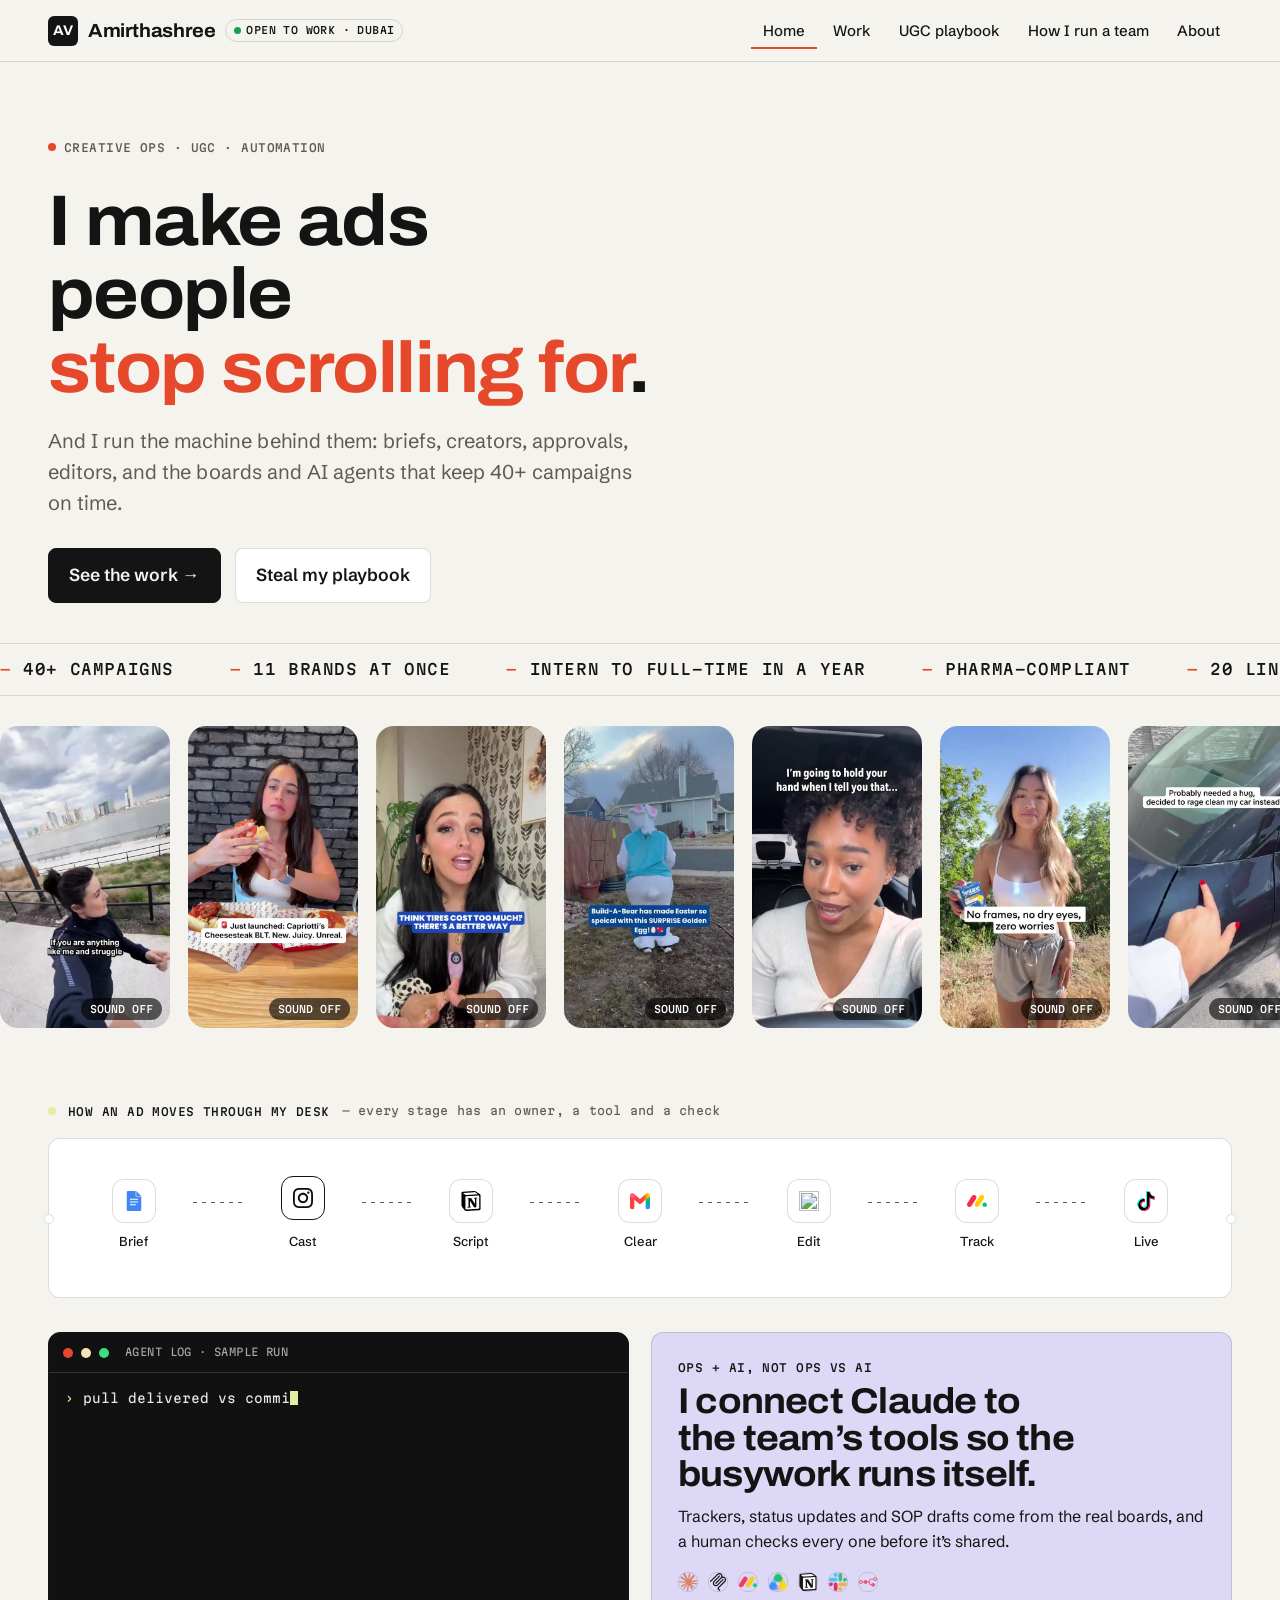
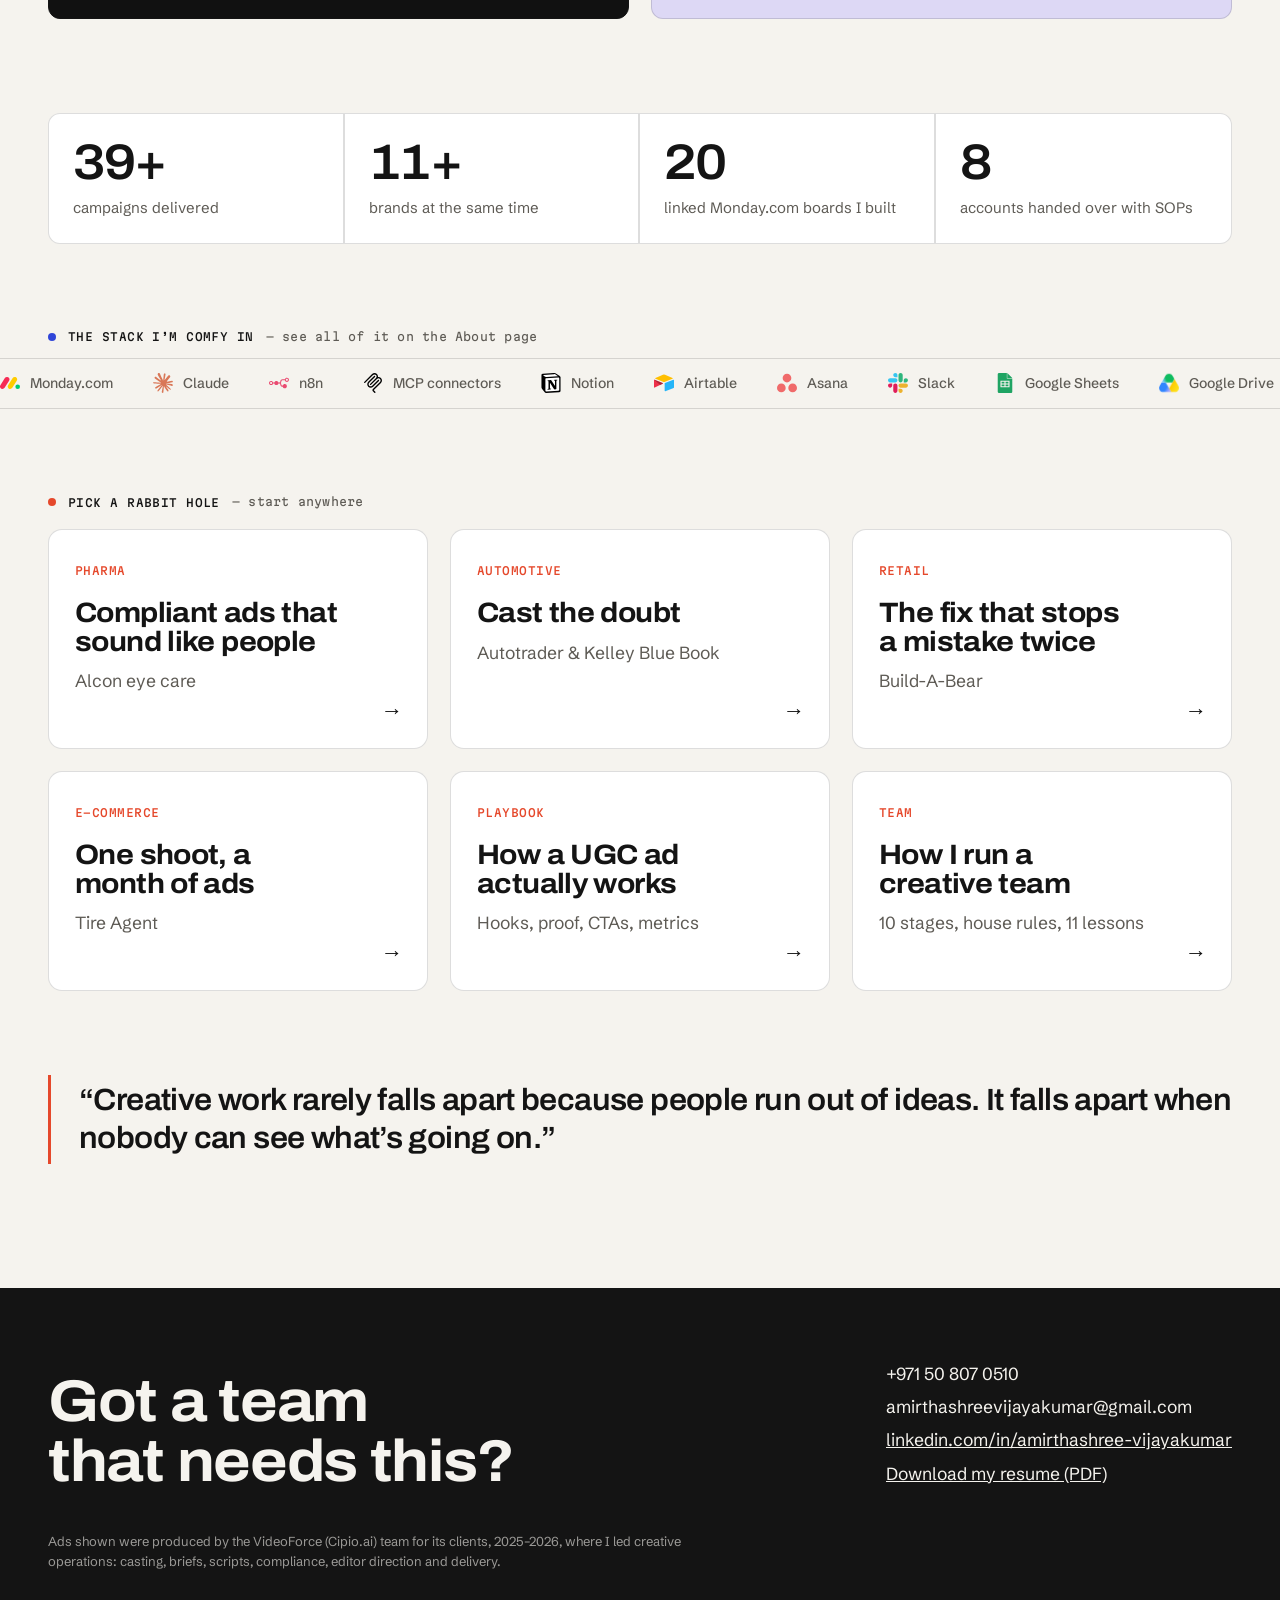
==== commit b9b014c0: "Use official brand icons for Brandwatch, Sprinklr, Sprout Social, Frame.io Co-Authored-By: Claude Op" ====
--- a/index.html
+++ b/index.html
@@ -2,7 +2,7 @@
 <html lang="en"><head><meta charset="utf-8"><meta name="viewport" content="width=device-width, initial-scale=1">
 <title>Amirthashree Vijayakumar · Creative Operations</title>
 <meta name="description" content="Amirthashree Vijayakumar: creative and marketing operations for UGC ads. 40+ campaigns, 11 brands, based in Dubai.">
-<link rel="preload" href="fonts/archivo-latin-wdth-normal.woff2" as="font" type="font/woff2" crossorigin><link rel="preload" href="fonts/schibsted-grotesk-latin-wght-normal.woff2" as="font" type="font/woff2" crossorigin><link rel="stylesheet" href="css/site.css?v=5471e50b"></head>
+<link rel="preload" href="fonts/archivo-latin-wdth-normal.woff2" as="font" type="font/woff2" crossorigin><link rel="preload" href="fonts/schibsted-grotesk-latin-wght-normal.woff2" as="font" type="font/woff2" crossorigin><link rel="stylesheet" href="css/site.css?v=b9cdf1f3"></head>
 <body>
 <header class="nav"><div class="wrap"><a class="logo" href="index.html"><i>AV</i>Amirthashree<em>Open to work · Dubai</em></a><nav aria-label="Main"><a href="index.html" aria-current="page">Home</a><a href="work.html">Work</a><a href="ugc.html">UGC playbook</a><a href="playbook.html">How I run a team</a><a href="about.html">About</a></nav></div></header>
 <main>
@@ -18,7 +18,7 @@
 
 <section style="padding-top:30px"><div class="wrap">
  <div class="kicker"><span class="dot" style="background:var(--lime)"></span><span class="mono">How an ad moves through my desk</span><span class="hand">every stage has an owner, a tool and a check</span></div>
- <div class="node rv" style="padding:26px 22px"><div class="pipe" data-pipe><div class="st"><span class="ic"><svg width="20" height="20" viewBox="0 0 24 24" aria-hidden="true" fill="#4285F4"><path fill="#4285F4" d="M14.727 6.727H14V0H4.91c-.905 0-1.637.732-1.637 1.636v20.728c0 .904.732 1.636 1.636 1.636h14.182c.904 0 1.636-.732 1.636-1.636V6.727zm-.545 10.455H7.09v-1.364h7.09v1.364zm2.727-3.273H7.091v-1.364h9.818zm0-3.273H7.091V9.273h9.818zM14.727 6h6l-6-6z"/></svg></span>Brief</div><i class="ln"></i><div class="st"><span class="ic"><svg width="20" height="20" viewBox="0 0 256 256" aria-hidden="true"><path fill="#0a0a08" d="M128 23.064c34.177 0 38.225.13 51.722.745c12.48.57 19.258 2.655 23.769 4.408c5.974 2.322 10.238 5.096 14.717 9.575s7.253 8.743 9.575 14.717c1.753 4.511 3.838 11.289 4.408 23.768c.615 13.498.745 17.546.745 51.723s-.13 38.226-.745 51.723c-.57 12.48-2.655 19.257-4.408 23.768c-2.322 5.974-5.096 10.239-9.575 14.718s-8.743 7.253-14.717 9.574c-4.511 1.753-11.289 3.839-23.769 4.408c-13.495.616-17.543.746-51.722.746s-38.228-.13-51.723-.746c-12.48-.57-19.257-2.655-23.768-4.408c-5.974-2.321-10.239-5.095-14.718-9.574c-4.479-4.48-7.253-8.744-9.574-14.718c-1.753-4.51-3.839-11.288-4.408-23.768c-.616-13.497-.746-17.545-.746-51.723s.13-38.225.746-51.722c.57-12.48 2.655-19.258 4.408-23.769c2.321-5.974 5.095-10.238 9.574-14.717c4.48-4.48 8.744-7.253 14.718-9.575c4.51-1.753 11.288-3.838 23.768-4.408c13.497-.615 17.545-.745 51.723-.745M128 0C93.237 0 88.878.147 75.226.77c-13.625.622-22.93 2.786-31.071 5.95c-8.418 3.271-15.556 7.648-22.672 14.764S9.991 35.738 6.72 44.155C3.555 52.297 1.392 61.602.77 75.226C.147 88.878 0 93.237 0 128s.147 39.122.77 52.774c.622 13.625 2.785 22.93 5.95 31.071c3.27 8.417 7.647 15.556 14.763 22.672s14.254 11.492 22.672 14.763c8.142 3.165 17.446 5.328 31.07 5.95c13.653.623 18.012.77 52.775.77s39.122-.147 52.774-.77c13.624-.622 22.929-2.785 31.07-5.95c8.418-3.27 15.556-7.647 22.672-14.763s11.493-14.254 14.764-22.672c3.164-8.142 5.328-17.446 5.95-31.07c.623-13.653.77-18.012.77-52.775s-.147-39.122-.77-52.774c-.622-13.624-2.786-22.929-5.95-31.07c-3.271-8.418-7.648-15.556-14.764-22.672S220.262 9.99 211.845 6.72c-8.142-3.164-17.447-5.328-31.071-5.95C167.122.147 162.763 0 128 0m0 62.27c-36.302 0-65.73 29.43-65.73 65.73s29.428 65.73 65.73 65.73c36.301 0 65.73-29.428 65.73-65.73c0-36.301-29.429-65.73-65.73-65.73m0 108.397c-23.564 0-42.667-19.103-42.667-42.667S104.436 85.333 128 85.333s42.667 19.103 42.667 42.667s-19.103 42.667-42.667 42.667m83.686-110.994c0 8.484-6.876 15.36-15.36 15.36s-15.36-6.876-15.36-15.36s6.877-15.36 15.36-15.36s15.36 6.877 15.36 15.36"/></svg></span>Cast</div><i class="ln"></i><div class="st"><span class="ic"><svg width="20" height="20" viewBox="0 0 256 268" aria-hidden="true"><path fill="#fff" d="M16.092 11.538L164.09.608c18.179-1.56 22.85-.508 34.28 7.801l47.243 33.282C253.406 47.414 256 48.975 256 55.207v182.527c0 11.439-4.155 18.205-18.696 19.24L65.44 267.378c-10.913.517-16.11-1.043-21.825-8.327L8.826 213.814C2.586 205.487 0 199.254 0 191.97V29.726c0-9.352 4.155-17.153 16.092-18.188"/><path d="M164.09.608L16.092 11.538C4.155 12.573 0 20.374 0 29.726v162.245c0 7.284 2.585 13.516 8.826 21.843l34.789 45.237c5.715 7.284 10.912 8.844 21.825 8.327l171.864-10.404c14.532-1.035 18.696-7.801 18.696-19.24V55.207c0-5.911-2.336-7.614-9.21-12.66l-1.185-.856L198.37 8.409C186.94.1 182.27-.952 164.09.608M69.327 52.22c-14.033.945-17.216 1.159-25.186-5.323L23.876 30.778c-2.06-2.086-1.026-4.69 4.163-5.207l142.274-10.395c11.947-1.043 18.17 3.12 22.842 6.758l24.401 17.68c1.043.525 3.638 3.637.517 3.637L71.146 52.095zm-16.36 183.954V81.222c0-6.767 2.077-9.887 8.3-10.413L230.02 60.93c5.724-.517 8.31 3.12 8.31 9.879v153.917c0 6.767-1.044 12.49-10.387 13.008l-161.487 9.361c-9.343.517-13.489-2.594-13.489-10.921M212.377 89.53c1.034 4.681 0 9.362-4.681 9.897l-7.783 1.542v114.404c-6.758 3.637-12.981 5.715-18.18 5.715c-8.308 0-10.386-2.604-16.609-10.396l-50.898-80.079v77.476l16.1 3.646s0 9.362-12.989 9.362l-35.814 2.077c-1.043-2.086 0-7.284 3.63-8.318l9.351-2.595V109.823l-12.98-1.052c-1.044-4.68 1.55-11.439 8.826-11.965l38.426-2.585l52.958 81.113v-71.76l-13.498-1.552c-1.043-5.733 3.111-9.896 8.3-10.404z"/></svg></span>Script</div><i class="ln"></i><div class="st"><span class="ic"><svg width="20" height="20" viewBox="0 0 256 204" aria-hidden="true"><defs><linearGradient id="SVGHzDbHcwG" x1="165" x2="165" y1="44" y2="166" gradientUnits="userSpaceOnUse"><stop stop-color="#60d673"/><stop offset=".17" stop-color="#42c868"/><stop offset=".39" stop-color="#0ebc5f"/><stop offset=".62" stop-color="#00a9bb"/><stop offset=".86" stop-color="#3c90ff"/><stop offset="1" stop-color="#3186ff"/></linearGradient><linearGradient id="SVG41ATXboZ" x1="8" x2="184" y1="46.13" y2="46.13" gradientUnits="userSpaceOnUse"><stop offset=".08" stop-color="#ff63a0"/><stop offset=".3" stop-color="#fc413d"/><stop offset=".5" stop-color="#fc413d"/><stop offset=".65" stop-color="#fc413d"/><stop offset=".72" stop-color="#fc5c30"/><stop offset=".86" stop-color="#feb10c"/><stop offset=".91" stop-color="#fec700"/><stop offset=".96" stop-color="#ffdb0f"/></linearGradient></defs><path fill="url(#SVGHzDbHcwG)" d="M146 44h38v110c0 6.627-5.373 12-12 12h-20a6 6 0 0 1-6-6z" transform="translate(-11.636 -37.818)scale(1.45454)"/><path fill="#fc413d" d="M55.273 26.182H0v160c0 9.638 7.816 17.454 17.455 17.454h29.09a8.727 8.727 0 0 0 8.728-8.728z"/><path fill="url(#SVG41ATXboZ)" d="M39.226 30.456c-8.033-6.752-20.018-5.714-26.77 2.319c-6.752 8.032-5.714 20.017 2.319 26.77l76.078 63.949a8 8 0 0 0 10.295 0l76.078-63.95c8.032-6.752 9.07-18.737 2.318-26.77c-6.752-8.032-18.737-9.07-26.769-2.318L96 78.18z" transform="translate(-11.636 -37.818)scale(1.45454)"/></svg></span>Clear</div><i class="ln"></i><div class="st"><span class="ic"><svg width="20" height="20" viewBox="0 0 40 40" aria-hidden="true"><rect width="40" height="40" rx="10" fill="#5B53FF"/><text x="20" y="25.5" text-anchor="middle" font-family="Archivo,Arial,sans-serif" font-weight="800" font-size="12" fill="#fff">F.io</text></svg></span>Edit</div><i class="ln"></i><div class="st"><span class="ic"><svg width="20" height="20" viewBox="0 0 256 156" aria-hidden="true"><path fill="#f62b54" d="M31.846 153.489a31.97 31.97 0 0 1-27.86-16.167a30.91 30.91 0 0 1 .875-31.823l57.373-90.096A31.99 31.99 0 0 1 90.556.015a31.93 31.93 0 0 1 27.41 16.896c5.349 10.113 4.68 22.28-1.725 31.774L58.904 138.78a31.98 31.98 0 0 1-27.058 14.709"/><path fill="#fc0" d="M130.256 153.488c-11.572 0-22.22-6.187-27.812-16.13a30.81 30.81 0 0 1 .875-31.737l57.264-89.89A31.94 31.94 0 0 1 188.93.016c11.669.255 22.244 6.782 27.592 16.993a30.81 30.81 0 0 1-2.066 31.92l-57.252 89.889a31.93 31.93 0 0 1-26.948 14.671"/><ellipse cx="226.466" cy="125.324" fill="#00ca72" rx="29.538" ry="28.918"/></svg></span>Track</div><i class="ln"></i><div class="st"><span class="ic"><svg width="20" height="20" viewBox="0 0 256 290" aria-hidden="true"><path fill="#ff004f" d="M189.72 104.421c18.678 13.345 41.56 21.197 66.273 21.197v-47.53a67 67 0 0 1-13.918-1.456v37.413c-24.711 0-47.59-7.851-66.272-21.195v96.996c0 48.523-39.356 87.855-87.9 87.855c-18.113 0-34.949-5.473-48.934-14.86c15.962 16.313 38.222 26.432 62.848 26.432c48.548 0 87.905-39.332 87.905-87.857v-96.995zm17.17-47.952c-9.546-10.423-15.814-23.893-17.17-38.785v-6.113h-13.189c3.32 18.927 14.644 35.097 30.358 44.898M69.673 225.607a40 40 0 0 1-8.203-24.33c0-22.192 18.001-40.186 40.21-40.186a40.3 40.3 0 0 1 12.197 1.883v-48.593c-4.61-.631-9.262-.9-13.912-.801v37.822a40.3 40.3 0 0 0-12.203-1.882c-22.208 0-40.208 17.992-40.208 40.187c0 15.694 8.997 29.281 22.119 35.9"/><path d="M175.803 92.849c18.683 13.344 41.56 21.195 66.272 21.195V76.631c-13.794-2.937-26.005-10.141-35.186-20.162c-15.715-9.802-27.038-25.972-30.358-44.898h-34.643v189.843c-.079 22.132-18.049 40.052-40.21 40.052c-13.058 0-24.66-6.221-32.007-15.86c-13.12-6.618-22.118-20.206-22.118-35.898c0-22.193 18-40.187 40.208-40.187c4.255 0 8.356.662 12.203 1.882v-37.822c-47.692.985-86.047 39.933-86.047 87.834c0 23.912 9.551 45.589 25.053 61.428c13.985 9.385 30.82 14.86 48.934 14.86c48.545 0 87.9-39.335 87.9-87.857z"/><path fill="#00f2ea" d="M242.075 76.63V66.516a66.3 66.3 0 0 1-35.186-10.047a66.47 66.47 0 0 0 35.186 20.163M176.53 11.57a68 68 0 0 1-.728-5.457V0h-47.834v189.845c-.076 22.13-18.046 40.05-40.208 40.05a40.06 40.06 0 0 1-18.09-4.287c7.347 9.637 18.949 15.857 32.007 15.857c22.16 0 40.132-17.918 40.21-40.05V11.571zM99.966 113.58v-10.769a89 89 0 0 0-12.061-.818C39.355 101.993 0 141.327 0 189.845c0 30.419 15.467 57.227 38.971 72.996c-15.502-15.838-25.053-37.516-25.053-61.427c0-47.9 38.354-86.848 86.048-87.833"/></svg></span>Live</div></div></div>
+ <div class="node rv" style="padding:26px 22px"><div class="pipe" data-pipe><div class="st"><span class="ic"><svg width="20" height="20" viewBox="0 0 24 24" aria-hidden="true" fill="#4285F4"><path fill="#4285F4" d="M14.727 6.727H14V0H4.91c-.905 0-1.637.732-1.637 1.636v20.728c0 .904.732 1.636 1.636 1.636h14.182c.904 0 1.636-.732 1.636-1.636V6.727zm-.545 10.455H7.09v-1.364h7.09v1.364zm2.727-3.273H7.091v-1.364h9.818zm0-3.273H7.091V9.273h9.818zM14.727 6h6l-6-6z"/></svg></span>Brief</div><i class="ln"></i><div class="st"><span class="ic"><svg width="20" height="20" viewBox="0 0 256 256" aria-hidden="true"><path fill="#0a0a08" d="M128 23.064c34.177 0 38.225.13 51.722.745c12.48.57 19.258 2.655 23.769 4.408c5.974 2.322 10.238 5.096 14.717 9.575s7.253 8.743 9.575 14.717c1.753 4.511 3.838 11.289 4.408 23.768c.615 13.498.745 17.546.745 51.723s-.13 38.226-.745 51.723c-.57 12.48-2.655 19.257-4.408 23.768c-2.322 5.974-5.096 10.239-9.575 14.718s-8.743 7.253-14.717 9.574c-4.511 1.753-11.289 3.839-23.769 4.408c-13.495.616-17.543.746-51.722.746s-38.228-.13-51.723-.746c-12.48-.57-19.257-2.655-23.768-4.408c-5.974-2.321-10.239-5.095-14.718-9.574c-4.479-4.48-7.253-8.744-9.574-14.718c-1.753-4.51-3.839-11.288-4.408-23.768c-.616-13.497-.746-17.545-.746-51.723s.13-38.225.746-51.722c.57-12.48 2.655-19.258 4.408-23.769c2.321-5.974 5.095-10.238 9.574-14.717c4.48-4.48 8.744-7.253 14.718-9.575c4.51-1.753 11.288-3.838 23.768-4.408c13.497-.615 17.545-.745 51.723-.745M128 0C93.237 0 88.878.147 75.226.77c-13.625.622-22.93 2.786-31.071 5.95c-8.418 3.271-15.556 7.648-22.672 14.764S9.991 35.738 6.72 44.155C3.555 52.297 1.392 61.602.77 75.226C.147 88.878 0 93.237 0 128s.147 39.122.77 52.774c.622 13.625 2.785 22.93 5.95 31.071c3.27 8.417 7.647 15.556 14.763 22.672s14.254 11.492 22.672 14.763c8.142 3.165 17.446 5.328 31.07 5.95c13.653.623 18.012.77 52.775.77s39.122-.147 52.774-.77c13.624-.622 22.929-2.785 31.07-5.95c8.418-3.27 15.556-7.647 22.672-14.763s11.493-14.254 14.764-22.672c3.164-8.142 5.328-17.446 5.95-31.07c.623-13.653.77-18.012.77-52.775s-.147-39.122-.77-52.774c-.622-13.624-2.786-22.929-5.95-31.07c-3.271-8.418-7.648-15.556-14.764-22.672S220.262 9.99 211.845 6.72c-8.142-3.164-17.447-5.328-31.071-5.95C167.122.147 162.763 0 128 0m0 62.27c-36.302 0-65.73 29.43-65.73 65.73s29.428 65.73 65.73 65.73c36.301 0 65.73-29.428 65.73-65.73c0-36.301-29.429-65.73-65.73-65.73m0 108.397c-23.564 0-42.667-19.103-42.667-42.667S104.436 85.333 128 85.333s42.667 19.103 42.667 42.667s-19.103 42.667-42.667 42.667m83.686-110.994c0 8.484-6.876 15.36-15.36 15.36s-15.36-6.876-15.36-15.36s6.877-15.36 15.36-15.36s15.36 6.877 15.36 15.36"/></svg></span>Cast</div><i class="ln"></i><div class="st"><span class="ic"><svg width="20" height="20" viewBox="0 0 256 268" aria-hidden="true"><path fill="#fff" d="M16.092 11.538L164.09.608c18.179-1.56 22.85-.508 34.28 7.801l47.243 33.282C253.406 47.414 256 48.975 256 55.207v182.527c0 11.439-4.155 18.205-18.696 19.24L65.44 267.378c-10.913.517-16.11-1.043-21.825-8.327L8.826 213.814C2.586 205.487 0 199.254 0 191.97V29.726c0-9.352 4.155-17.153 16.092-18.188"/><path d="M164.09.608L16.092 11.538C4.155 12.573 0 20.374 0 29.726v162.245c0 7.284 2.585 13.516 8.826 21.843l34.789 45.237c5.715 7.284 10.912 8.844 21.825 8.327l171.864-10.404c14.532-1.035 18.696-7.801 18.696-19.24V55.207c0-5.911-2.336-7.614-9.21-12.66l-1.185-.856L198.37 8.409C186.94.1 182.27-.952 164.09.608M69.327 52.22c-14.033.945-17.216 1.159-25.186-5.323L23.876 30.778c-2.06-2.086-1.026-4.69 4.163-5.207l142.274-10.395c11.947-1.043 18.17 3.12 22.842 6.758l24.401 17.68c1.043.525 3.638 3.637.517 3.637L71.146 52.095zm-16.36 183.954V81.222c0-6.767 2.077-9.887 8.3-10.413L230.02 60.93c5.724-.517 8.31 3.12 8.31 9.879v153.917c0 6.767-1.044 12.49-10.387 13.008l-161.487 9.361c-9.343.517-13.489-2.594-13.489-10.921M212.377 89.53c1.034 4.681 0 9.362-4.681 9.897l-7.783 1.542v114.404c-6.758 3.637-12.981 5.715-18.18 5.715c-8.308 0-10.386-2.604-16.609-10.396l-50.898-80.079v77.476l16.1 3.646s0 9.362-12.989 9.362l-35.814 2.077c-1.043-2.086 0-7.284 3.63-8.318l9.351-2.595V109.823l-12.98-1.052c-1.044-4.68 1.55-11.439 8.826-11.965l38.426-2.585l52.958 81.113v-71.76l-13.498-1.552c-1.043-5.733 3.111-9.896 8.3-10.404z"/></svg></span>Script</div><i class="ln"></i><div class="st"><span class="ic"><svg width="20" height="20" viewBox="0 0 256 204" aria-hidden="true"><defs><linearGradient id="SVGHzDbHcwG" x1="165" x2="165" y1="44" y2="166" gradientUnits="userSpaceOnUse"><stop stop-color="#60d673"/><stop offset=".17" stop-color="#42c868"/><stop offset=".39" stop-color="#0ebc5f"/><stop offset=".62" stop-color="#00a9bb"/><stop offset=".86" stop-color="#3c90ff"/><stop offset="1" stop-color="#3186ff"/></linearGradient><linearGradient id="SVG41ATXboZ" x1="8" x2="184" y1="46.13" y2="46.13" gradientUnits="userSpaceOnUse"><stop offset=".08" stop-color="#ff63a0"/><stop offset=".3" stop-color="#fc413d"/><stop offset=".5" stop-color="#fc413d"/><stop offset=".65" stop-color="#fc413d"/><stop offset=".72" stop-color="#fc5c30"/><stop offset=".86" stop-color="#feb10c"/><stop offset=".91" stop-color="#fec700"/><stop offset=".96" stop-color="#ffdb0f"/></linearGradient></defs><path fill="url(#SVGHzDbHcwG)" d="M146 44h38v110c0 6.627-5.373 12-12 12h-20a6 6 0 0 1-6-6z" transform="translate(-11.636 -37.818)scale(1.45454)"/><path fill="#fc413d" d="M55.273 26.182H0v160c0 9.638 7.816 17.454 17.455 17.454h29.09a8.727 8.727 0 0 0 8.728-8.728z"/><path fill="url(#SVG41ATXboZ)" d="M39.226 30.456c-8.033-6.752-20.018-5.714-26.77 2.319c-6.752 8.032-5.714 20.017 2.319 26.77l76.078 63.949a8 8 0 0 0 10.295 0l76.078-63.95c8.032-6.752 9.07-18.737 2.318-26.77c-6.752-8.032-18.737-9.07-26.769-2.318L96 78.18z" transform="translate(-11.636 -37.818)scale(1.45454)"/></svg></span>Clear</div><i class="ln"></i><div class="st"><span class="ic"><img src="https://www.google.com/s2/favicons?domain=frame.io&amp;sz=64" width="20" height="20" alt="" loading="lazy" decoding="async"></span>Edit</div><i class="ln"></i><div class="st"><span class="ic"><svg width="20" height="20" viewBox="0 0 256 156" aria-hidden="true"><path fill="#f62b54" d="M31.846 153.489a31.97 31.97 0 0 1-27.86-16.167a30.91 30.91 0 0 1 .875-31.823l57.373-90.096A31.99 31.99 0 0 1 90.556.015a31.93 31.93 0 0 1 27.41 16.896c5.349 10.113 4.68 22.28-1.725 31.774L58.904 138.78a31.98 31.98 0 0 1-27.058 14.709"/><path fill="#fc0" d="M130.256 153.488c-11.572 0-22.22-6.187-27.812-16.13a30.81 30.81 0 0 1 .875-31.737l57.264-89.89A31.94 31.94 0 0 1 188.93.016c11.669.255 22.244 6.782 27.592 16.993a30.81 30.81 0 0 1-2.066 31.92l-57.252 89.889a31.93 31.93 0 0 1-26.948 14.671"/><ellipse cx="226.466" cy="125.324" fill="#00ca72" rx="29.538" ry="28.918"/></svg></span>Track</div><i class="ln"></i><div class="st"><span class="ic"><svg width="20" height="20" viewBox="0 0 256 290" aria-hidden="true"><path fill="#ff004f" d="M189.72 104.421c18.678 13.345 41.56 21.197 66.273 21.197v-47.53a67 67 0 0 1-13.918-1.456v37.413c-24.711 0-47.59-7.851-66.272-21.195v96.996c0 48.523-39.356 87.855-87.9 87.855c-18.113 0-34.949-5.473-48.934-14.86c15.962 16.313 38.222 26.432 62.848 26.432c48.548 0 87.905-39.332 87.905-87.857v-96.995zm17.17-47.952c-9.546-10.423-15.814-23.893-17.17-38.785v-6.113h-13.189c3.32 18.927 14.644 35.097 30.358 44.898M69.673 225.607a40 40 0 0 1-8.203-24.33c0-22.192 18.001-40.186 40.21-40.186a40.3 40.3 0 0 1 12.197 1.883v-48.593c-4.61-.631-9.262-.9-13.912-.801v37.822a40.3 40.3 0 0 0-12.203-1.882c-22.208 0-40.208 17.992-40.208 40.187c0 15.694 8.997 29.281 22.119 35.9"/><path d="M175.803 92.849c18.683 13.344 41.56 21.195 66.272 21.195V76.631c-13.794-2.937-26.005-10.141-35.186-20.162c-15.715-9.802-27.038-25.972-30.358-44.898h-34.643v189.843c-.079 22.132-18.049 40.052-40.21 40.052c-13.058 0-24.66-6.221-32.007-15.86c-13.12-6.618-22.118-20.206-22.118-35.898c0-22.193 18-40.187 40.208-40.187c4.255 0 8.356.662 12.203 1.882v-37.822c-47.692.985-86.047 39.933-86.047 87.834c0 23.912 9.551 45.589 25.053 61.428c13.985 9.385 30.82 14.86 48.934 14.86c48.545 0 87.9-39.335 87.9-87.857z"/><path fill="#00f2ea" d="M242.075 76.63V66.516a66.3 66.3 0 0 1-35.186-10.047a66.47 66.47 0 0 0 35.186 20.163M176.53 11.57a68 68 0 0 1-.728-5.457V0h-47.834v189.845c-.076 22.13-18.046 40.05-40.208 40.05a40.06 40.06 0 0 1-18.09-4.287c7.347 9.637 18.949 15.857 32.007 15.857c22.16 0 40.132-17.918 40.21-40.05V11.571zM99.966 113.58v-10.769a89 89 0 0 0-12.061-.818C39.355 101.993 0 141.327 0 189.845c0 30.419 15.467 57.227 38.971 72.996c-15.502-15.838-25.053-37.516-25.053-61.427c0-47.9 38.354-86.848 86.048-87.833"/></svg></span>Live</div></div></div>
  <div class="grid g2" style="margin-top:34px;align-items:stretch">
   <div class="console rv"><div class="bar"><i></i><i></i><i></i><span style="margin-left:8px">agent log · sample run</span></div><div class="body" data-console></div></div>
   <div class="card rv" style="display:flex;flex-direction:column;justify-content:center;background:var(--lilac)">
@@ -39,7 +39,7 @@
  </div></div></section>
 
 <div class="kicker wrap" style="margin-bottom:12px"><span class="dot" style="background:var(--cobalt)"></span><span class="mono">The stack I’m comfy in</span><span class="hand">see all of it on the About page</span></div>
-<div class="logowall" aria-label="Tools I use"><div class="track"><span><span class="ico" title="Monday.com"><svg width="20" height="20" viewBox="0 0 256 156" aria-hidden="true"><path fill="#f62b54" d="M31.846 153.489a31.97 31.97 0 0 1-27.86-16.167a30.91 30.91 0 0 1 .875-31.823l57.373-90.096A31.99 31.99 0 0 1 90.556.015a31.93 31.93 0 0 1 27.41 16.896c5.349 10.113 4.68 22.28-1.725 31.774L58.904 138.78a31.98 31.98 0 0 1-27.058 14.709"/><path fill="#fc0" d="M130.256 153.488c-11.572 0-22.22-6.187-27.812-16.13a30.81 30.81 0 0 1 .875-31.737l57.264-89.89A31.94 31.94 0 0 1 188.93.016c11.669.255 22.244 6.782 27.592 16.993a30.81 30.81 0 0 1-2.066 31.92l-57.252 89.889a31.93 31.93 0 0 1-26.948 14.671"/><ellipse cx="226.466" cy="125.324" fill="#00ca72" rx="29.538" ry="28.918"/></svg></span>Monday.com</span><span><span class="ico" title="Claude"><svg width="20" height="20" viewBox="0 0 256 257" aria-hidden="true"><path fill="#d97757" d="m50.228 170.321l50.357-28.257l.843-2.463l-.843-1.361h-2.462l-8.426-.518l-28.775-.778l-24.952-1.037l-24.175-1.296l-6.092-1.297L0 125.796l.583-3.759l5.12-3.434l7.324.648l16.202 1.101l24.304 1.685l17.629 1.037l26.118 2.722h4.148l.583-1.685l-1.426-1.037l-1.101-1.037l-25.147-17.045l-27.22-18.017l-14.258-10.37l-7.713-5.25l-3.888-4.925l-1.685-10.758l7-7.713l9.397.649l2.398.648l9.527 7.323l20.35 15.75L94.817 91.9l3.889 3.24l1.555-1.102l.195-.777l-1.75-2.917l-14.453-26.118l-15.425-26.572l-6.87-11.018l-1.814-6.61c-.648-2.723-1.102-4.991-1.102-7.778l7.972-10.823L71.42 0l10.63 1.426l4.472 3.888l6.61 15.101l10.694 23.786l16.591 32.34l4.861 9.592l2.592 8.879l.973 2.722h1.685v-1.556l1.36-18.211l2.528-22.36l2.463-28.776l.843-8.1l4.018-9.722l7.971-5.25l6.222 2.981l5.12 7.324l-.713 4.73l-3.046 19.768l-5.962 30.98l-3.889 20.739h2.268l2.593-2.593l10.499-13.934l17.628-22.036l7.778-8.749l9.073-9.657l5.833-4.601h11.018l8.1 12.055l-3.628 12.443l-11.342 14.388l-9.398 12.184l-13.48 18.147l-8.426 14.518l.778 1.166l2.01-.194l30.46-6.481l16.462-2.982l19.637-3.37l8.88 4.148l.971 4.213l-3.5 8.62l-20.998 5.184l-24.628 4.926l-36.682 8.685l-.454.324l.519.648l16.526 1.555l7.065.389h17.304l32.21 2.398l8.426 5.574l5.055 6.805l-.843 5.184l-12.962 6.611l-17.498-4.148l-40.83-9.721l-14-3.5h-1.944v1.167l11.666 11.406l21.387 19.314l26.767 24.887l1.36 6.157l-3.434 4.86l-3.63-.518l-23.526-17.693l-9.073-7.972l-20.545-17.304h-1.36v1.814l4.73 6.935l25.017 37.59l1.296 11.536l-1.814 3.76l-6.481 2.268l-7.13-1.297l-14.647-20.544l-15.1-23.138l-12.185-20.739l-1.49.843l-7.194 77.448l-3.37 3.953l-7.778 2.981l-6.48-4.925l-3.436-7.972l3.435-15.749l4.148-20.544l3.37-16.333l3.046-20.285l1.815-6.74l-.13-.454l-1.49.194l-15.295 20.999l-23.267 31.433l-18.406 19.702l-4.407 1.75l-7.648-3.954l.713-7.064l4.277-6.286l25.47-32.405l15.36-20.092l9.917-11.6l-.065-1.686h-.583L44.07 198.125l-12.055 1.555l-5.185-4.86l.648-7.972l2.463-2.593l20.35-13.999z"/></svg></span>Claude</span><span><span class="ico" title="n8n"><svg width="20" height="20" viewBox="0 0 256 135" aria-hidden="true"><path fill="#ea4b71" d="M229.053 53.895c-12.557 0-23.107-8.588-26.099-20.21h-30.886a13.474 13.474 0 0 0-13.29 11.258l-1.107 6.645a26.9 26.9 0 0 1-8.757 15.78a26.9 26.9 0 0 1 8.757 15.78l1.107 6.646a13.474 13.474 0 0 0 13.29 11.259h3.939c2.992-11.623 13.542-20.21 26.098-20.21c14.883 0 26.948 12.064 26.948 26.946s-12.065 26.948-26.948 26.948c-12.556 0-23.107-8.588-26.098-20.21h-3.939c-13.173 0-24.415-9.524-26.58-22.518l-1.108-6.645a13.474 13.474 0 0 0-13.29-11.259h-10.676c-2.99 11.623-13.542 20.21-26.098 20.21c-12.557 0-23.107-8.587-26.099-20.21H53.046c-2.992 11.623-13.542 20.21-26.099 20.21C12.065 94.316 0 82.252 0 67.369s12.065-26.947 26.947-26.947c12.557 0 23.107 8.588 26.099 20.21h15.171c2.992-11.622 13.542-20.21 26.099-20.21c12.556 0 23.107 8.588 26.098 20.21h10.676a13.474 13.474 0 0 0 13.29-11.258l1.107-6.645c2.166-12.994 13.408-22.517 26.581-22.517h30.886C205.945 8.588 216.496 0 229.053 0C243.935 0 256 12.065 256 26.947s-12.065 26.948-26.947 26.948m0-13.474c7.441 0 13.473-6.032 13.473-13.474c0-7.441-6.032-13.473-13.473-13.473s-13.474 6.032-13.474 13.473s6.032 13.474 13.474 13.474M26.947 80.842c7.442 0 13.474-6.032 13.474-13.474c0-7.44-6.032-13.473-13.474-13.473c-7.441 0-13.473 6.032-13.473 13.473s6.032 13.474 13.473 13.474m80.842-13.474c0 7.442-6.032 13.474-13.473 13.474S80.842 74.81 80.842 67.368c0-7.44 6.032-13.473 13.474-13.473c7.441 0 13.473 6.032 13.473 13.473m107.79 40.421c0 7.442-6.032 13.474-13.474 13.474c-7.441 0-13.473-6.032-13.473-13.474c0-7.441 6.032-13.473 13.473-13.473s13.474 6.032 13.474 13.473"/></svg></span>n8n</span><span><span class="ico" title="MCP connectors"><svg width="20" height="20" viewBox="0 0 256 285" aria-hidden="true"><path d="M184.913 14.498c11.45 11.45 16.119 27.115 14.005 42.002c14.886-2.115 30.551 2.554 42.005 14.008l.578.578c19.332 19.331 19.332 50.674 0 70.005L140.199 242.394a3.3 3.3 0 0 0 0 4.665l20.802 20.802c3.866 3.867 3.866 10.135 0 14.002c-3.867 3.866-10.136 3.866-14.002 0l-20.8-20.803c-9.022-9.02-9.022-23.647 0-32.668L227.5 127.09c11.6-11.599 11.6-30.404-.005-42.008l-.577-.578c-11.455-11.454-29.937-11.597-41.567-.43l-.438.43l-84.59 84.59c-3.866 3.866-10.134 3.866-14 0c-3.867-3.867-3.867-10.135 0-14.001l84.589-84.59c11.6-11.6 11.6-30.404 0-42.004c-11.598-11.598-30.404-11.598-42.003 0L16.901 140.509c-3.867 3.866-10.135 3.866-14.001 0c-3.867-3.866-3.867-10.135 0-14.001L114.908 14.499c19.332-19.332 50.675-19.332 70.005 0m-28.001 28.003c3.866 3.866 3.866 10.134 0 14l-82.84 82.84c-11.6 11.599-11.6 30.404 0 42.004c11.598 11.598 30.404 11.598 42.003 0l82.84-82.84c3.866-3.866 10.134-3.866 14 0c3.867 3.866 3.867 10.135 0 14l-82.84 82.841c-19.33 19.33-50.673 19.33-70.005 0c-19.33-19.333-19.33-50.675 0-70.006l82.84-82.84c3.867-3.866 10.135-3.866 14.002 0"/></svg></span>MCP connectors</span><span><span class="ico" title="Notion"><svg width="20" height="20" viewBox="0 0 256 268" aria-hidden="true"><path fill="#fff" d="M16.092 11.538L164.09.608c18.179-1.56 22.85-.508 34.28 7.801l47.243 33.282C253.406 47.414 256 48.975 256 55.207v182.527c0 11.439-4.155 18.205-18.696 19.24L65.44 267.378c-10.913.517-16.11-1.043-21.825-8.327L8.826 213.814C2.586 205.487 0 199.254 0 191.97V29.726c0-9.352 4.155-17.153 16.092-18.188"/><path d="M164.09.608L16.092 11.538C4.155 12.573 0 20.374 0 29.726v162.245c0 7.284 2.585 13.516 8.826 21.843l34.789 45.237c5.715 7.284 10.912 8.844 21.825 8.327l171.864-10.404c14.532-1.035 18.696-7.801 18.696-19.24V55.207c0-5.911-2.336-7.614-9.21-12.66l-1.185-.856L198.37 8.409C186.94.1 182.27-.952 164.09.608M69.327 52.22c-14.033.945-17.216 1.159-25.186-5.323L23.876 30.778c-2.06-2.086-1.026-4.69 4.163-5.207l142.274-10.395c11.947-1.043 18.17 3.12 22.842 6.758l24.401 17.68c1.043.525 3.638 3.637.517 3.637L71.146 52.095zm-16.36 183.954V81.222c0-6.767 2.077-9.887 8.3-10.413L230.02 60.93c5.724-.517 8.31 3.12 8.31 9.879v153.917c0 6.767-1.044 12.49-10.387 13.008l-161.487 9.361c-9.343.517-13.489-2.594-13.489-10.921M212.377 89.53c1.034 4.681 0 9.362-4.681 9.897l-7.783 1.542v114.404c-6.758 3.637-12.981 5.715-18.18 5.715c-8.308 0-10.386-2.604-16.609-10.396l-50.898-80.079v77.476l16.1 3.646s0 9.362-12.989 9.362l-35.814 2.077c-1.043-2.086 0-7.284 3.63-8.318l9.351-2.595V109.823l-12.98-1.052c-1.044-4.68 1.55-11.439 8.826-11.965l38.426-2.585l52.958 81.113v-71.76l-13.498-1.552c-1.043-5.733 3.111-9.896 8.3-10.404z"/></svg></span>Notion</span><span><span class="ico" title="Airtable"><svg width="20" height="20" viewBox="0 0 256 215" aria-hidden="true"><path fill="#ffbf00" d="M114.259 2.701L18.86 42.176c-5.305 2.195-5.25 9.73.089 11.847l95.797 37.989a35.54 35.54 0 0 0 26.208 0l95.799-37.99c5.337-2.115 5.393-9.65.086-11.846L141.442 2.7a35.55 35.55 0 0 0-27.183 0"/><path fill="#26b5f8" d="M136.35 112.757v94.902c0 4.514 4.55 7.605 8.746 5.942l106.748-41.435a6.39 6.39 0 0 0 4.035-5.941V71.322c0-4.514-4.551-7.604-8.747-5.941l-106.748 41.434a6.39 6.39 0 0 0-4.035 5.942"/><path fill="#ed3049" d="m111.423 117.654l-31.68 15.296l-3.217 1.555L9.65 166.548C5.411 168.593 0 165.504 0 160.795V71.72c0-1.704.874-3.175 2.046-4.283a7.3 7.3 0 0 1 1.618-1.213c1.598-.959 3.878-1.215 5.816-.448l101.41 40.18c5.155 2.045 5.56 9.268.533 11.697"/><path fill-opacity=".25" d="m111.423 117.654l-31.68 15.296L2.045 67.438a7.3 7.3 0 0 1 1.618-1.213c1.598-.959 3.878-1.215 5.816-.448l101.41 40.18c5.155 2.045 5.56 9.268.533 11.697"/></svg></span>Airtable</span><span><span class="ico" title="Asana"><svg width="20" height="20" viewBox="0 0 256 237" aria-hidden="true"><path fill="#f06a6a" d="M200.325 125.27c-30.749 0-55.675 24.927-55.675 55.677s24.926 55.677 55.675 55.677S256 211.696 256 180.947c0-30.75-24.926-55.677-55.675-55.677m-144.65.005C24.927 125.275 0 150.197 0 180.947s24.927 55.677 55.675 55.677c30.75 0 55.678-24.928 55.678-55.677c0-30.75-24.928-55.672-55.678-55.672m128-69.6c0 30.75-24.927 55.68-55.674 55.68c-30.75 0-55.676-24.93-55.676-55.68C72.325 24.928 97.25 0 128 0c30.747 0 55.673 24.93 55.673 55.674"/></svg></span>Asana</span><span><span class="ico" title="Slack"><svg width="20" height="20" viewBox="0 0 256 256" aria-hidden="true"><path fill="#e01e5a" d="M53.841 161.32c0 14.832-11.987 26.82-26.819 26.82S.203 176.152.203 161.32c0-14.831 11.987-26.818 26.82-26.818H53.84zm13.41 0c0-14.831 11.987-26.818 26.819-26.818s26.819 11.987 26.819 26.819v67.047c0 14.832-11.987 26.82-26.82 26.82c-14.83 0-26.818-11.988-26.818-26.82z"/><path fill="#36c5f0" d="M94.07 53.638c-14.832 0-26.82-11.987-26.82-26.819S79.239 0 94.07 0s26.819 11.987 26.819 26.819v26.82zm0 13.613c14.832 0 26.819 11.987 26.819 26.819s-11.987 26.819-26.82 26.819H26.82C11.987 120.889 0 108.902 0 94.069c0-14.83 11.987-26.818 26.819-26.818z"/><path fill="#2eb67d" d="M201.55 94.07c0-14.832 11.987-26.82 26.818-26.82s26.82 11.988 26.82 26.82s-11.988 26.819-26.82 26.819H201.55zm-13.41 0c0 14.832-11.988 26.819-26.82 26.819c-14.831 0-26.818-11.987-26.818-26.82V26.82C134.502 11.987 146.489 0 161.32 0s26.819 11.987 26.819 26.819z"/><path fill="#ecb22e" d="M161.32 201.55c14.832 0 26.82 11.987 26.82 26.818s-11.988 26.82-26.82 26.82c-14.831 0-26.818-11.988-26.818-26.82V201.55zm0-13.41c-14.831 0-26.818-11.988-26.818-26.82c0-14.831 11.987-26.818 26.819-26.818h67.25c14.832 0 26.82 11.987 26.82 26.819s-11.988 26.819-26.82 26.819z"/></svg></span>Slack</span><span><span class="ico" title="Google Sheets"><svg width="20" height="20" viewBox="0 0 24 24" aria-hidden="true" fill="#1FA463"><path fill="#1FA463" d="M11.318 12.545H7.91v-1.909h3.41v1.91zM14.728 0v6h6zm1.363 10.636h-3.41v1.91h3.41zm0 3.273h-3.41v1.91h3.41zM20.727 6.5v15.864c0 .904-.732 1.636-1.636 1.636H4.909a1.636 1.636 0 0 1-1.636-1.636V1.636C3.273.732 4.005 0 4.909 0h9.318v6.5zm-3.273 2.773H6.545v7.909h10.91v-7.91zm-6.136 4.636H7.91v1.91h3.41v-1.91z"/></svg></span>Google Sheets</span><span><span class="ico" title="Google Drive"><svg width="20" height="20" viewBox="0 0 256 238" aria-hidden="true"><defs><linearGradient id="SVGjzk6ueva" x1="86.924%" x2="7.63%" y1="94.294%" y2="45.952%"><stop offset="9%" stop-color="#ffe921"/><stop offset="100%" stop-color="#fec700"/></linearGradient><linearGradient id="SVGb0f7AcFJ" x1="99.538%" x2="23.437%" y1="93.901%" y2="54.033%"><stop offset="15%" stop-color="#a9a8ff"/><stop offset="33%" stop-color="#6d97ff"/><stop offset="48%" stop-color="#3186ff"/></linearGradient><linearGradient id="SVGxMwz6dYk" x1="87.128%" x2="-.639%" y1="51.518%" y2="93.078%"><stop offset="55%" stop-color="#0ebc5f"/><stop offset="85%" stop-color="#78c9ff"/></linearGradient><path id="SVGAiIt3btS" d="M77.303 29.27c22.531-39.026 78.863-39.027 101.394 0l69.373 120.158c22.531 39.027-5.633 87.81-50.698 87.81H58.628c-45.065 0-73.23-48.783-50.698-87.81z"/></defs><mask id="SVG6FLXsceq" fill="#fff"><use href="#SVGAiIt3btS"/></mask><g mask="url(#SVG6FLXsceq)"><path fill="url(#SVGjzk6ueva)" d="M341.719 295.937H200.166l-29.293-50.735l70.777-122.589z" transform="translate(-42.87 -58.67)"/><path fill="url(#SVGb0f7AcFJ)" d="m0 295.916l100.069-173.325v.003l-29.282 50.723h58.57l70.783 122.596l-200.138.001z" transform="translate(-42.87 -58.67)"/><path fill="url(#SVGxMwz6dYk)" d="m170.881 0l70.781 122.6l-29.286 50.726H70.812z" transform="translate(-42.87 -58.67)"/></g></svg></span>Google Drive</span><span><span class="ico" title="Google Analytics 4"><svg width="20" height="20" viewBox="0 0 256 284" aria-hidden="true"><path fill="#f9ab00" d="M256.003 247.933a35.224 35.224 0 0 1-39.376 35.161c-18.044-2.67-31.266-18.371-30.826-36.606V36.845C185.365 18.591 198.62 2.881 216.687.24a35.22 35.22 0 0 1 39.316 35.16z"/><path fill="#e37400" d="M35.101 213.193c19.386 0 35.101 15.716 35.101 35.101c0 19.386-15.715 35.101-35.101 35.101S0 267.68 0 248.295s15.715-35.102 35.101-35.102m92.358-106.387c-19.477 1.068-34.59 17.406-34.137 36.908v94.285c0 25.588 11.259 41.122 27.755 44.433a35.16 35.16 0 0 0 42.146-34.56V142.089a35.22 35.22 0 0 0-35.764-35.282"/></svg></span>Google Analytics 4</span><span><span class="ico" title="Tableau"><svg width="20" height="20" viewBox="0 0 256 251" aria-hidden="true"><path fill="#7099a6" d="M123.929 11.593v11.641h-20.82v7.571h20.82v23.186h8.139V30.805h21.341v-7.571h-21.341V0h-8.139z"/><path fill="#eb912c" d="M55.884 41.121v16.893H24.369v10.599h31.515v34.307h11.688V68.613H99.56V58.014H67.572V24.228H55.884z"/><path fill="#59879b" d="M187.953 41.121v16.893h-31.515v11.12h31.515v33.786h12.161V69.134h31.514v-11.12h-31.514V24.228h-12.161z"/><path fill="#e8762c" d="M120.901 98.661v18.928H85.837v14.101h35.064v37.855h14.196V131.69h35.063v-14.101h-35.063V79.733h-14.196z"/><path fill="#5b6591" d="M224.01 108.219v11.878h-21.341v9.605h21.341v23.707h10.647v-23.707h21.341v-9.605h-21.341V96.39H224.01z"/><path fill="#7099a6" d="M20.821 109.26v11.357H0v8.044h20.821v22.714h8.138v-22.714l21.341-.757v-7.287H28.959V97.904h-8.138z"/><path fill="#c72035" d="M55.884 162.731v16.893H24.369v11.12h31.515v33.786h12.161v-33.786H99.56v-11.12H68.045v-33.786H55.884z"/><path fill="#1f447e" d="M187.953 162.731v16.893h-31.515v10.6h31.515v34.306h12.161v-34.306h31.514v-10.6h-31.514v-33.786h-12.161z"/><path fill="#5b6591" d="M122.936 205.65v11.83h-21.341v9.606h21.341v23.707h10.647v-23.707h21.341v-9.606h-21.341v-23.707h-10.647z"/></svg></span>Tableau</span><span><span class="ico" title="Sprout Social"><svg width="20" height="20" viewBox="0 0 40 40" aria-hidden="true"><rect width="40" height="40" rx="10" fill="#2F9E44"/><text x="20" y="25.5" text-anchor="middle" font-family="Archivo,Arial,sans-serif" font-weight="800" font-size="15" fill="#fff">Sp</text></svg></span>Sprout Social</span><span><span class="ico" title="Brandwatch"><svg width="20" height="20" viewBox="0 0 40 40" aria-hidden="true"><rect width="40" height="40" rx="10" fill="#1B1340"/><text x="20" y="25.5" text-anchor="middle" font-family="Archivo,Arial,sans-serif" font-weight="800" font-size="15" fill="#fff">Bw</text></svg></span>Brandwatch</span><span><span class="ico" title="Sprinklr"><svg width="20" height="20" viewBox="0 0 40 40" aria-hidden="true"><rect width="40" height="40" rx="10" fill="#0B6BCB"/><text x="20" y="25.5" text-anchor="middle" font-family="Archivo,Arial,sans-serif" font-weight="800" font-size="15" fill="#fff">Sk</text></svg></span>Sprinklr</span><span><span class="ico" title="Instagram"><svg width="20" height="20" viewBox="0 0 256 256" aria-hidden="true"><path fill="#0a0a08" d="M128 23.064c34.177 0 38.225.13 51.722.745c12.48.57 19.258 2.655 23.769 4.408c5.974 2.322 10.238 5.096 14.717 9.575s7.253 8.743 9.575 14.717c1.753 4.511 3.838 11.289 4.408 23.768c.615 13.498.745 17.546.745 51.723s-.13 38.226-.745 51.723c-.57 12.48-2.655 19.257-4.408 23.768c-2.322 5.974-5.096 10.239-9.575 14.718s-8.743 7.253-14.717 9.574c-4.511 1.753-11.289 3.839-23.769 4.408c-13.495.616-17.543.746-51.722.746s-38.228-.13-51.723-.746c-12.48-.57-19.257-2.655-23.768-4.408c-5.974-2.321-10.239-5.095-14.718-9.574c-4.479-4.48-7.253-8.744-9.574-14.718c-1.753-4.51-3.839-11.288-4.408-23.768c-.616-13.497-.746-17.545-.746-51.723s.13-38.225.746-51.722c.57-12.48 2.655-19.258 4.408-23.769c2.321-5.974 5.095-10.238 9.574-14.717c4.48-4.48 8.744-7.253 14.718-9.575c4.51-1.753 11.288-3.838 23.768-4.408c13.497-.615 17.545-.745 51.723-.745M128 0C93.237 0 88.878.147 75.226.77c-13.625.622-22.93 2.786-31.071 5.95c-8.418 3.271-15.556 7.648-22.672 14.764S9.991 35.738 6.72 44.155C3.555 52.297 1.392 61.602.77 75.226C.147 88.878 0 93.237 0 128s.147 39.122.77 52.774c.622 13.625 2.785 22.93 5.95 31.071c3.27 8.417 7.647 15.556 14.763 22.672s14.254 11.492 22.672 14.763c8.142 3.165 17.446 5.328 31.07 5.95c13.653.623 18.012.77 52.775.77s39.122-.147 52.774-.77c13.624-.622 22.929-2.785 31.07-5.95c8.418-3.27 15.556-7.647 22.672-14.763s11.493-14.254 14.764-22.672c3.164-8.142 5.328-17.446 5.95-31.07c.623-13.653.77-18.012.77-52.775s-.147-39.122-.77-52.774c-.622-13.624-2.786-22.929-5.95-31.07c-3.271-8.418-7.648-15.556-14.764-22.672S220.262 9.99 211.845 6.72c-8.142-3.164-17.447-5.328-31.071-5.95C167.122.147 162.763 0 128 0m0 62.27c-36.302 0-65.73 29.43-65.73 65.73s29.428 65.73 65.73 65.73c36.301 0 65.73-29.428 65.73-65.73c0-36.301-29.429-65.73-65.73-65.73m0 108.397c-23.564 0-42.667-19.103-42.667-42.667S104.436 85.333 128 85.333s42.667 19.103 42.667 42.667s-19.103 42.667-42.667 42.667m83.686-110.994c0 8.484-6.876 15.36-15.36 15.36s-15.36-6.876-15.36-15.36s6.877-15.36 15.36-15.36s15.36 6.877 15.36 15.36"/></svg></span>Instagram</span><span><span class="ico" title="TikTok"><svg width="20" height="20" viewBox="0 0 256 290" aria-hidden="true"><path fill="#ff004f" d="M189.72 104.421c18.678 13.345 41.56 21.197 66.273 21.197v-47.53a67 67 0 0 1-13.918-1.456v37.413c-24.711 0-47.59-7.851-66.272-21.195v96.996c0 48.523-39.356 87.855-87.9 87.855c-18.113 0-34.949-5.473-48.934-14.86c15.962 16.313 38.222 26.432 62.848 26.432c48.548 0 87.905-39.332 87.905-87.857v-96.995zm17.17-47.952c-9.546-10.423-15.814-23.893-17.17-38.785v-6.113h-13.189c3.32 18.927 14.644 35.097 30.358 44.898M69.673 225.607a40 40 0 0 1-8.203-24.33c0-22.192 18.001-40.186 40.21-40.186a40.3 40.3 0 0 1 12.197 1.883v-48.593c-4.61-.631-9.262-.9-13.912-.801v37.822a40.3 40.3 0 0 0-12.203-1.882c-22.208 0-40.208 17.992-40.208 40.187c0 15.694 8.997 29.281 22.119 35.9"/><path d="M175.803 92.849c18.683 13.344 41.56 21.195 66.272 21.195V76.631c-13.794-2.937-26.005-10.141-35.186-20.162c-15.715-9.802-27.038-25.972-30.358-44.898h-34.643v189.843c-.079 22.132-18.049 40.052-40.21 40.052c-13.058 0-24.66-6.221-32.007-15.86c-13.12-6.618-22.118-20.206-22.118-35.898c0-22.193 18-40.187 40.208-40.187c4.255 0 8.356.662 12.203 1.882v-37.822c-47.692.985-86.047 39.933-86.047 87.834c0 23.912 9.551 45.589 25.053 61.428c13.985 9.385 30.82 14.86 48.934 14.86c48.545 0 87.9-39.335 87.9-87.857z"/><path fill="#00f2ea" d="M242.075 76.63V66.516a66.3 66.3 0 0 1-35.186-10.047a66.47 66.47 0 0 0 35.186 20.163M176.53 11.57a68 68 0 0 1-.728-5.457V0h-47.834v189.845c-.076 22.13-18.046 40.05-40.208 40.05a40.06 40.06 0 0 1-18.09-4.287c7.347 9.637 18.949 15.857 32.007 15.857c22.16 0 40.132-17.918 40.21-40.05V11.571zM99.966 113.58v-10.769a89 89 0 0 0-12.061-.818C39.355 101.993 0 141.327 0 189.845c0 30.419 15.467 57.227 38.971 72.996c-15.502-15.838-25.053-37.516-25.053-61.427c0-47.9 38.354-86.848 86.048-87.833"/></svg></span>TikTok</span><span><span class="ico" title="LinkedIn"><svg width="20" height="20" viewBox="0 0 256 256" aria-hidden="true"><path fill="#0a66c2" d="M218.123 218.127h-37.931v-59.403c0-14.165-.253-32.4-19.728-32.4c-19.756 0-22.779 15.434-22.779 31.369v60.43h-37.93V95.967h36.413v16.694h.51a39.91 39.91 0 0 1 35.928-19.733c38.445 0 45.533 25.288 45.533 58.186zM56.955 79.27c-12.157.002-22.014-9.852-22.016-22.009s9.851-22.014 22.008-22.016c12.157-.003 22.014 9.851 22.016 22.008A22.013 22.013 0 0 1 56.955 79.27m18.966 138.858H37.95V95.967h37.97zM237.033.018H18.89C8.58-.098.125 8.161-.001 18.471v219.053c.122 10.315 8.576 18.582 18.89 18.474h218.144c10.336.128 18.823-8.139 18.966-18.474V18.454c-.147-10.33-8.635-18.588-18.966-18.453"/></svg></span>LinkedIn</span><span><span class="ico" title="YouTube"><svg width="20" height="20" viewBox="0 0 256 180" aria-hidden="true"><path fill="red" d="M250.346 28.075A32.18 32.18 0 0 0 227.69 5.418C207.824 0 127.87 0 127.87 0S47.912.164 28.046 5.582A32.18 32.18 0 0 0 5.39 28.24c-6.009 35.298-8.34 89.084.165 122.97a32.18 32.18 0 0 0 22.656 22.657c19.866 5.418 99.822 5.418 99.822 5.418s79.955 0 99.82-5.418a32.18 32.18 0 0 0 22.657-22.657c6.338-35.348 8.291-89.1-.164-123.134"/><path fill="#fff" d="m102.421 128.06l66.328-38.418l-66.328-38.418z"/></svg></span>YouTube</span><span><span class="ico" title="Meta Ads"><svg width="20" height="20" viewBox="0 0 256 171" aria-hidden="true"><defs><linearGradient id="SVGYeLhubCc" x1="13.878%" x2="89.144%" y1="55.934%" y2="58.694%"><stop offset="0%" stop-color="#0064e1"/><stop offset="40%" stop-color="#0064e1"/><stop offset="83%" stop-color="#0073ee"/><stop offset="100%" stop-color="#0082fb"/></linearGradient><linearGradient id="SVGll66Sdsg" x1="54.315%" x2="54.315%" y1="82.782%" y2="39.307%"><stop offset="0%" stop-color="#0082fb"/><stop offset="100%" stop-color="#0064e0"/></linearGradient></defs><path fill="#0081fb" d="M27.651 112.136c0 9.775 2.146 17.28 4.95 21.82c3.677 5.947 9.16 8.466 14.751 8.466c7.211 0 13.808-1.79 26.52-19.372c10.185-14.092 22.186-33.874 30.26-46.275l13.675-21.01c9.499-14.591 20.493-30.811 33.1-41.806C161.196 4.985 172.298 0 183.47 0c18.758 0 36.625 10.87 50.3 31.257C248.735 53.584 256 81.707 256 110.729c0 17.253-3.4 29.93-9.187 39.946c-5.591 9.686-16.488 19.363-34.818 19.363v-27.616c15.695 0 19.612-14.422 19.612-30.927c0-23.52-5.484-49.623-17.564-68.273c-8.574-13.23-19.684-21.313-31.907-21.313c-13.22 0-23.859 9.97-35.815 27.75c-6.356 9.445-12.882 20.956-20.208 33.944l-8.066 14.289c-16.203 28.728-20.307 35.271-28.408 46.07c-14.2 18.91-26.324 26.076-42.287 26.076c-18.935 0-30.91-8.2-38.325-20.556C2.973 139.413 0 126.202 0 111.148z"/><path fill="url(#SVGYeLhubCc)" d="M21.802 33.206C34.48 13.666 52.774 0 73.757 0C85.91 0 97.99 3.597 110.605 13.897c13.798 11.261 28.505 29.805 46.853 60.368l6.58 10.967c15.881 26.459 24.917 40.07 30.205 46.49c6.802 8.243 11.565 10.7 17.752 10.7c15.695 0 19.612-14.422 19.612-30.927l24.393-.766c0 17.253-3.4 29.93-9.187 39.946c-5.591 9.686-16.488 19.363-34.818 19.363c-11.395 0-21.49-2.475-32.654-13.007c-8.582-8.083-18.615-22.443-26.334-35.352l-22.96-38.352C118.528 64.08 107.96 49.73 101.845 43.23c-6.578-6.988-15.036-15.428-28.532-15.428c-10.923 0-20.2 7.666-27.963 19.39z"/><path fill="url(#SVGll66Sdsg)" d="M73.312 27.802c-10.923 0-20.2 7.666-27.963 19.39c-10.976 16.568-17.698 41.245-17.698 64.944c0 9.775 2.146 17.28 4.95 21.82L9.027 149.482C2.973 139.413 0 126.202 0 111.148C0 83.772 7.514 55.24 21.802 33.206C34.48 13.666 52.774 0 73.757 0z"/></svg></span>Meta Ads</span><span><span class="ico" title="Frame.io"><svg width="20" height="20" viewBox="0 0 40 40" aria-hidden="true"><rect width="40" height="40" rx="10" fill="#5B53FF"/><text x="20" y="25.5" text-anchor="middle" font-family="Archivo,Arial,sans-serif" font-weight="800" font-size="12" fill="#fff">F.io</text></svg></span>Frame.io</span><span><span class="ico" title="Photoshop"><svg width="20" height="20" viewBox="0 0 256 250" aria-hidden="true"><rect width="256" height="249.6" fill="#001e36" rx="42.5"/><path fill="#31a8ff" d="M57.644 175.035V65.297q0-1.201 1.031-1.202l1.087-.003l1.858-.02l2.582-.051l8.65-.183l9.275-.172q4.893-.085 9.702-.086q13.05 0 21.982 3.263a38.1 38.1 0 0 1 14.34 8.758a33.6 33.6 0 0 1 7.814 12.108a40.2 40.2 0 0 1 2.405 13.824q0 13.741-6.355 22.669a35.9 35.9 0 0 1-16.6 12.756l-.573.21c-6.973 2.601-14.695 3.541-23.164 3.6l-1.316.004l-1.953-.01l-.985-.014l-1.098-.026l-.662-.026l-.402-.021l-.989-.036l-1.209-.025l-1.82-.013l-.405-.001v34.263a1.366 1.366 0 0 1-1.546 1.546H58.847q-1.204.001-1.203-1.374M80.84 84.703v35.792q2.23.173 4.12.172h5.668a40.3 40.3 0 0 0 11.533-1.727l.746-.233a18.5 18.5 0 0 0 8.759-5.668q3.228-3.807 3.344-10.492l.005-.499c.09-3.322-.774-6.6-2.491-9.445a16 16 0 0 0-7.47-6.097a31.8 31.8 0 0 0-12.537-2.146l-2.178.006l-1.374.012l-1.311.017l-1.85.036l-1.35.038l-.701.026l-.937.044l-.798.049l-.455.036l-.393.038l-.173.02zm123.93 29.284a40.2 40.2 0 0 0-9.458-3.442l-.76-.164a54.3 54.3 0 0 0-11.009-1.363l-.926-.011a22.2 22.2 0 0 0-6.44.773a5.8 5.8 0 0 0-3.35 2.146a5.4 5.4 0 0 0-.858 2.92a4.56 4.56 0 0 0 1.03 2.747a11.7 11.7 0 0 0 3.235 2.637l.372.197a72 72 0 0 0 7.556 3.52a75 75 0 0 1 16.4 7.814a24.94 24.94 0 0 1 8.416 8.845a23.6 23.6 0 0 1 2.49 10.99a24.7 24.7 0 0 1-4.122 14.169a27.1 27.1 0 0 1-11.936 9.53q-7.556 3.32-18.557 3.432l-.762.004a70 70 0 0 1-13.556-1.188l-.956-.186a46.3 46.3 0 0 1-10.905-3.435a2.22 2.22 0 0 1-1.202-1.89v-18.718a1.01 1.01 0 0 1 .43-.945a.83.83 0 0 1 .944.086a45.9 45.9 0 0 0 13.223 5.238a54.5 54.5 0 0 0 12.537 1.632q6.009 0 8.844-1.546a4.86 4.86 0 0 0 2.834-4.465q0-2.23-2.576-4.293q-1.08-.864-3.097-1.88l-.643-.316l-.686-.323l-.36-.164l-.754-.334l-.393-.17l-.82-.344l-.427-.175l-.886-.355l-.46-.18l-.953-.367l-.997-.373a63 63 0 0 1-15.199-7.728a26.2 26.2 0 0 1-8.071-9.016a23.7 23.7 0 0 1-2.49-10.905a24.6 24.6 0 0 1 3.606-12.88c2.7-4.27 6.576-7.67 11.163-9.788q7.555-3.776 18.89-3.779a83.6 83.6 0 0 1 13.224.945a34.7 34.7 0 0 1 9.206 2.49c.473.136.854.485 1.03.945c.117.419.174.852.172 1.288v17.345c.025.41-.172.803-.515 1.03a1.66 1.66 0 0 1-1.478 0"/></svg></span>Photoshop</span><span><span class="ico" title="Excel"><svg width="20" height="20" viewBox="0 0 32 32" aria-hidden="true"><defs><linearGradient id="SVGSuUii0pt" x1="4.494" x2="13.832" y1="-2092.086" y2="-2075.914" gradientTransform="translate(0 2100)" gradientUnits="userSpaceOnUse"><stop offset="0" stop-color="#18884f"/><stop offset=".5" stop-color="#117e43"/><stop offset="1" stop-color="#0b6631"/></linearGradient></defs><path fill="#185c37" d="M19.581 15.35L8.512 13.4v14.409A1.19 1.19 0 0 0 9.705 29h19.1A1.19 1.19 0 0 0 30 27.809V22.5Z"/><path fill="#21a366" d="M19.581 3H9.705a1.19 1.19 0 0 0-1.193 1.191V9.5L19.581 16l5.861 1.95L30 16V9.5Z"/><path fill="#107c41" d="M8.512 9.5h11.069V16H8.512Z"/><path d="M16.434 8.2H8.512v16.25h7.922a1.2 1.2 0 0 0 1.194-1.191V9.391A1.2 1.2 0 0 0 16.434 8.2" opacity=".1"/><path d="M15.783 8.85H8.512V25.1h7.271a1.2 1.2 0 0 0 1.194-1.191V10.041a1.2 1.2 0 0 0-1.194-1.191" opacity=".2"/><path d="M15.783 8.85H8.512V23.8h7.271a1.2 1.2 0 0 0 1.194-1.191V10.041a1.2 1.2 0 0 0-1.194-1.191" opacity=".2"/><path d="M15.132 8.85h-6.62V23.8h6.62a1.2 1.2 0 0 0 1.194-1.191V10.041a1.2 1.2 0 0 0-1.194-1.191" opacity=".2"/><path fill="url(#SVGSuUii0pt)" d="M3.194 8.85h11.938a1.193 1.193 0 0 1 1.194 1.191v11.918a1.193 1.193 0 0 1-1.194 1.191H3.194A1.19 1.19 0 0 1 2 21.959V10.041A1.19 1.19 0 0 1 3.194 8.85"/><path fill="#fff" d="m5.7 19.873l2.511-3.884l-2.3-3.862h1.847L9.013 14.6c.116.234.2.408.238.524h.017q.123-.281.26-.546l1.342-2.447h1.7l-2.359 3.84l2.419 3.905h-1.809l-1.45-2.711A2.4 2.4 0 0 1 9.2 16.8h-.024a1.7 1.7 0 0 1-.168.351l-1.493 2.722Z"/><path fill="#33c481" d="M28.806 3h-9.225v6.5H30V4.191A1.19 1.19 0 0 0 28.806 3"/><path fill="#107c41" d="M19.581 16H30v6.5H19.581Z"/></svg></span>Excel</span><span><span class="ico" title="PowerPoint"><svg width="20" height="20" viewBox="0 0 32 32" aria-hidden="true"><defs><linearGradient id="SVGNTQfxeQw" x1="4.494" x2="13.832" y1="-1748.086" y2="-1731.914" gradientTransform="translate(0 1756)" gradientUnits="userSpaceOnUse"><stop offset="0" stop-color="#ca4c28"/><stop offset=".5" stop-color="#c5401e"/><stop offset="1" stop-color="#b62f14"/></linearGradient></defs><path fill="#ed6c47" d="M18.93 17.3L16.977 3h-.146A12.9 12.9 0 0 0 3.953 15.854V16Z"/><path fill="#ff8f6b" d="M17.123 3h-.146v13l6.511 2.6L30 16v-.146A12.9 12.9 0 0 0 17.123 3"/><path fill="#d35230" d="M30 16v.143A12.905 12.905 0 0 1 17.12 29h-.287a12.907 12.907 0 0 1-12.88-12.857V16Z"/><path d="M17.628 9.389V23.26a1.2 1.2 0 0 1-.742 1.1a1.2 1.2 0 0 1-.45.091H7.027a10 10 0 0 1-.521-.65a12.74 12.74 0 0 1-2.553-7.657v-.286A12.7 12.7 0 0 1 6.05 8.85a9 9 0 0 1 .456-.65h9.93a1.2 1.2 0 0 1 1.192 1.189" opacity=".1"/><path d="M16.977 10.04v13.871a1.2 1.2 0 0 1-.091.448a1.2 1.2 0 0 1-1.1.741H7.62q-.309-.314-.593-.65a10 10 0 0 1-.521-.65a12.74 12.74 0 0 1-2.553-7.657v-.286A12.7 12.7 0 0 1 6.05 8.85h9.735a1.2 1.2 0 0 1 1.192 1.19" opacity=".2"/><path d="M16.977 10.04v12.571a1.2 1.2 0 0 1-1.192 1.189H6.506a12.74 12.74 0 0 1-2.553-7.657v-.286A12.7 12.7 0 0 1 6.05 8.85h9.735a1.2 1.2 0 0 1 1.192 1.19" opacity=".2"/><path d="M16.326 10.04v12.571a1.2 1.2 0 0 1-1.192 1.189H6.506a12.74 12.74 0 0 1-2.553-7.657v-.286A12.7 12.7 0 0 1 6.05 8.85h9.084a1.2 1.2 0 0 1 1.192 1.19" opacity=".2"/><path fill="url(#SVGNTQfxeQw)" d="M3.194 8.85h11.938a1.193 1.193 0 0 1 1.194 1.191v11.918a1.193 1.193 0 0 1-1.194 1.191H3.194A1.19 1.19 0 0 1 2 21.959V10.041A1.19 1.19 0 0 1 3.194 8.85"/><path fill="#fff" d="M9.293 12.028a3.3 3.3 0 0 1 2.174.636a2.27 2.27 0 0 1 .756 1.841a2.56 2.56 0 0 1-.373 1.376a2.5 2.5 0 0 1-1.059.935a3.6 3.6 0 0 1-1.591.334H7.687v2.8H6.141v-7.922ZM7.686 15.94h1.331a1.74 1.74 0 0 0 1.177-.351a1.3 1.3 0 0 0 .4-1.025q0-1.309-1.525-1.31H7.686z"/></svg></span>PowerPoint</span><span><span class="ico" title="Monday.com"><svg width="20" height="20" viewBox="0 0 256 156" aria-hidden="true"><path fill="#f62b54" d="M31.846 153.489a31.97 31.97 0 0 1-27.86-16.167a30.91 30.91 0 0 1 .875-31.823l57.373-90.096A31.99 31.99 0 0 1 90.556.015a31.93 31.93 0 0 1 27.41 16.896c5.349 10.113 4.68 22.28-1.725 31.774L58.904 138.78a31.98 31.98 0 0 1-27.058 14.709"/><path fill="#fc0" d="M130.256 153.488c-11.572 0-22.22-6.187-27.812-16.13a30.81 30.81 0 0 1 .875-31.737l57.264-89.89A31.94 31.94 0 0 1 188.93.016c11.669.255 22.244 6.782 27.592 16.993a30.81 30.81 0 0 1-2.066 31.92l-57.252 89.889a31.93 31.93 0 0 1-26.948 14.671"/><ellipse cx="226.466" cy="125.324" fill="#00ca72" rx="29.538" ry="28.918"/></svg></span>Monday.com</span><span><span class="ico" title="Claude"><svg width="20" height="20" viewBox="0 0 256 257" aria-hidden="true"><path fill="#d97757" d="m50.228 170.321l50.357-28.257l.843-2.463l-.843-1.361h-2.462l-8.426-.518l-28.775-.778l-24.952-1.037l-24.175-1.296l-6.092-1.297L0 125.796l.583-3.759l5.12-3.434l7.324.648l16.202 1.101l24.304 1.685l17.629 1.037l26.118 2.722h4.148l.583-1.685l-1.426-1.037l-1.101-1.037l-25.147-17.045l-27.22-18.017l-14.258-10.37l-7.713-5.25l-3.888-4.925l-1.685-10.758l7-7.713l9.397.649l2.398.648l9.527 7.323l20.35 15.75L94.817 91.9l3.889 3.24l1.555-1.102l.195-.777l-1.75-2.917l-14.453-26.118l-15.425-26.572l-6.87-11.018l-1.814-6.61c-.648-2.723-1.102-4.991-1.102-7.778l7.972-10.823L71.42 0l10.63 1.426l4.472 3.888l6.61 15.101l10.694 23.786l16.591 32.34l4.861 9.592l2.592 8.879l.973 2.722h1.685v-1.556l1.36-18.211l2.528-22.36l2.463-28.776l.843-8.1l4.018-9.722l7.971-5.25l6.222 2.981l5.12 7.324l-.713 4.73l-3.046 19.768l-5.962 30.98l-3.889 20.739h2.268l2.593-2.593l10.499-13.934l17.628-22.036l7.778-8.749l9.073-9.657l5.833-4.601h11.018l8.1 12.055l-3.628 12.443l-11.342 14.388l-9.398 12.184l-13.48 18.147l-8.426 14.518l.778 1.166l2.01-.194l30.46-6.481l16.462-2.982l19.637-3.37l8.88 4.148l.971 4.213l-3.5 8.62l-20.998 5.184l-24.628 4.926l-36.682 8.685l-.454.324l.519.648l16.526 1.555l7.065.389h17.304l32.21 2.398l8.426 5.574l5.055 6.805l-.843 5.184l-12.962 6.611l-17.498-4.148l-40.83-9.721l-14-3.5h-1.944v1.167l11.666 11.406l21.387 19.314l26.767 24.887l1.36 6.157l-3.434 4.86l-3.63-.518l-23.526-17.693l-9.073-7.972l-20.545-17.304h-1.36v1.814l4.73 6.935l25.017 37.59l1.296 11.536l-1.814 3.76l-6.481 2.268l-7.13-1.297l-14.647-20.544l-15.1-23.138l-12.185-20.739l-1.49.843l-7.194 77.448l-3.37 3.953l-7.778 2.981l-6.48-4.925l-3.436-7.972l3.435-15.749l4.148-20.544l3.37-16.333l3.046-20.285l1.815-6.74l-.13-.454l-1.49.194l-15.295 20.999l-23.267 31.433l-18.406 19.702l-4.407 1.75l-7.648-3.954l.713-7.064l4.277-6.286l25.47-32.405l15.36-20.092l9.917-11.6l-.065-1.686h-.583L44.07 198.125l-12.055 1.555l-5.185-4.86l.648-7.972l2.463-2.593l20.35-13.999z"/></svg></span>Claude</span><span><span class="ico" title="n8n"><svg width="20" height="20" viewBox="0 0 256 135" aria-hidden="true"><path fill="#ea4b71" d="M229.053 53.895c-12.557 0-23.107-8.588-26.099-20.21h-30.886a13.474 13.474 0 0 0-13.29 11.258l-1.107 6.645a26.9 26.9 0 0 1-8.757 15.78a26.9 26.9 0 0 1 8.757 15.78l1.107 6.646a13.474 13.474 0 0 0 13.29 11.259h3.939c2.992-11.623 13.542-20.21 26.098-20.21c14.883 0 26.948 12.064 26.948 26.946s-12.065 26.948-26.948 26.948c-12.556 0-23.107-8.588-26.098-20.21h-3.939c-13.173 0-24.415-9.524-26.58-22.518l-1.108-6.645a13.474 13.474 0 0 0-13.29-11.259h-10.676c-2.99 11.623-13.542 20.21-26.098 20.21c-12.557 0-23.107-8.587-26.099-20.21H53.046c-2.992 11.623-13.542 20.21-26.099 20.21C12.065 94.316 0 82.252 0 67.369s12.065-26.947 26.947-26.947c12.557 0 23.107 8.588 26.099 20.21h15.171c2.992-11.622 13.542-20.21 26.099-20.21c12.556 0 23.107 8.588 26.098 20.21h10.676a13.474 13.474 0 0 0 13.29-11.258l1.107-6.645c2.166-12.994 13.408-22.517 26.581-22.517h30.886C205.945 8.588 216.496 0 229.053 0C243.935 0 256 12.065 256 26.947s-12.065 26.948-26.947 26.948m0-13.474c7.441 0 13.473-6.032 13.473-13.474c0-7.441-6.032-13.473-13.473-13.473s-13.474 6.032-13.474 13.473s6.032 13.474 13.474 13.474M26.947 80.842c7.442 0 13.474-6.032 13.474-13.474c0-7.44-6.032-13.473-13.474-13.473c-7.441 0-13.473 6.032-13.473 13.473s6.032 13.474 13.473 13.474m80.842-13.474c0 7.442-6.032 13.474-13.473 13.474S80.842 74.81 80.842 67.368c0-7.44 6.032-13.473 13.474-13.473c7.441 0 13.473 6.032 13.473 13.473m107.79 40.421c0 7.442-6.032 13.474-13.474 13.474c-7.441 0-13.473-6.032-13.473-13.474c0-7.441 6.032-13.473 13.473-13.473s13.474 6.032 13.474 13.473"/></svg></span>n8n</span><span><span class="ico" title="MCP connectors"><svg width="20" height="20" viewBox="0 0 256 285" aria-hidden="true"><path d="M184.913 14.498c11.45 11.45 16.119 27.115 14.005 42.002c14.886-2.115 30.551 2.554 42.005 14.008l.578.578c19.332 19.331 19.332 50.674 0 70.005L140.199 242.394a3.3 3.3 0 0 0 0 4.665l20.802 20.802c3.866 3.867 3.866 10.135 0 14.002c-3.867 3.866-10.136 3.866-14.002 0l-20.8-20.803c-9.022-9.02-9.022-23.647 0-32.668L227.5 127.09c11.6-11.599 11.6-30.404-.005-42.008l-.577-.578c-11.455-11.454-29.937-11.597-41.567-.43l-.438.43l-84.59 84.59c-3.866 3.866-10.134 3.866-14 0c-3.867-3.867-3.867-10.135 0-14.001l84.589-84.59c11.6-11.6 11.6-30.404 0-42.004c-11.598-11.598-30.404-11.598-42.003 0L16.901 140.509c-3.867 3.866-10.135 3.866-14.001 0c-3.867-3.866-3.867-10.135 0-14.001L114.908 14.499c19.332-19.332 50.675-19.332 70.005 0m-28.001 28.003c3.866 3.866 3.866 10.134 0 14l-82.84 82.84c-11.6 11.599-11.6 30.404 0 42.004c11.598 11.598 30.404 11.598 42.003 0l82.84-82.84c3.866-3.866 10.134-3.866 14 0c3.867 3.866 3.867 10.135 0 14l-82.84 82.841c-19.33 19.33-50.673 19.33-70.005 0c-19.33-19.333-19.33-50.675 0-70.006l82.84-82.84c3.867-3.866 10.135-3.866 14.002 0"/></svg></span>MCP connectors</span><span><span class="ico" title="Notion"><svg width="20" height="20" viewBox="0 0 256 268" aria-hidden="true"><path fill="#fff" d="M16.092 11.538L164.09.608c18.179-1.56 22.85-.508 34.28 7.801l47.243 33.282C253.406 47.414 256 48.975 256 55.207v182.527c0 11.439-4.155 18.205-18.696 19.24L65.44 267.378c-10.913.517-16.11-1.043-21.825-8.327L8.826 213.814C2.586 205.487 0 199.254 0 191.97V29.726c0-9.352 4.155-17.153 16.092-18.188"/><path d="M164.09.608L16.092 11.538C4.155 12.573 0 20.374 0 29.726v162.245c0 7.284 2.585 13.516 8.826 21.843l34.789 45.237c5.715 7.284 10.912 8.844 21.825 8.327l171.864-10.404c14.532-1.035 18.696-7.801 18.696-19.24V55.207c0-5.911-2.336-7.614-9.21-12.66l-1.185-.856L198.37 8.409C186.94.1 182.27-.952 164.09.608M69.327 52.22c-14.033.945-17.216 1.159-25.186-5.323L23.876 30.778c-2.06-2.086-1.026-4.69 4.163-5.207l142.274-10.395c11.947-1.043 18.17 3.12 22.842 6.758l24.401 17.68c1.043.525 3.638 3.637.517 3.637L71.146 52.095zm-16.36 183.954V81.222c0-6.767 2.077-9.887 8.3-10.413L230.02 60.93c5.724-.517 8.31 3.12 8.31 9.879v153.917c0 6.767-1.044 12.49-10.387 13.008l-161.487 9.361c-9.343.517-13.489-2.594-13.489-10.921M212.377 89.53c1.034 4.681 0 9.362-4.681 9.897l-7.783 1.542v114.404c-6.758 3.637-12.981 5.715-18.18 5.715c-8.308 0-10.386-2.604-16.609-10.396l-50.898-80.079v77.476l16.1 3.646s0 9.362-12.989 9.362l-35.814 2.077c-1.043-2.086 0-7.284 3.63-8.318l9.351-2.595V109.823l-12.98-1.052c-1.044-4.68 1.55-11.439 8.826-11.965l38.426-2.585l52.958 81.113v-71.76l-13.498-1.552c-1.043-5.733 3.111-9.896 8.3-10.404z"/></svg></span>Notion</span><span><span class="ico" title="Airtable"><svg width="20" height="20" viewBox="0 0 256 215" aria-hidden="true"><path fill="#ffbf00" d="M114.259 2.701L18.86 42.176c-5.305 2.195-5.25 9.73.089 11.847l95.797 37.989a35.54 35.54 0 0 0 26.208 0l95.799-37.99c5.337-2.115 5.393-9.65.086-11.846L141.442 2.7a35.55 35.55 0 0 0-27.183 0"/><path fill="#26b5f8" d="M136.35 112.757v94.902c0 4.514 4.55 7.605 8.746 5.942l106.748-41.435a6.39 6.39 0 0 0 4.035-5.941V71.322c0-4.514-4.551-7.604-8.747-5.941l-106.748 41.434a6.39 6.39 0 0 0-4.035 5.942"/><path fill="#ed3049" d="m111.423 117.654l-31.68 15.296l-3.217 1.555L9.65 166.548C5.411 168.593 0 165.504 0 160.795V71.72c0-1.704.874-3.175 2.046-4.283a7.3 7.3 0 0 1 1.618-1.213c1.598-.959 3.878-1.215 5.816-.448l101.41 40.18c5.155 2.045 5.56 9.268.533 11.697"/><path fill-opacity=".25" d="m111.423 117.654l-31.68 15.296L2.045 67.438a7.3 7.3 0 0 1 1.618-1.213c1.598-.959 3.878-1.215 5.816-.448l101.41 40.18c5.155 2.045 5.56 9.268.533 11.697"/></svg></span>Airtable</span><span><span class="ico" title="Asana"><svg width="20" height="20" viewBox="0 0 256 237" aria-hidden="true"><path fill="#f06a6a" d="M200.325 125.27c-30.749 0-55.675 24.927-55.675 55.677s24.926 55.677 55.675 55.677S256 211.696 256 180.947c0-30.75-24.926-55.677-55.675-55.677m-144.65.005C24.927 125.275 0 150.197 0 180.947s24.927 55.677 55.675 55.677c30.75 0 55.678-24.928 55.678-55.677c0-30.75-24.928-55.672-55.678-55.672m128-69.6c0 30.75-24.927 55.68-55.674 55.68c-30.75 0-55.676-24.93-55.676-55.68C72.325 24.928 97.25 0 128 0c30.747 0 55.673 24.93 55.673 55.674"/></svg></span>Asana</span><span><span class="ico" title="Slack"><svg width="20" height="20" viewBox="0 0 256 256" aria-hidden="true"><path fill="#e01e5a" d="M53.841 161.32c0 14.832-11.987 26.82-26.819 26.82S.203 176.152.203 161.32c0-14.831 11.987-26.818 26.82-26.818H53.84zm13.41 0c0-14.831 11.987-26.818 26.819-26.818s26.819 11.987 26.819 26.819v67.047c0 14.832-11.987 26.82-26.82 26.82c-14.83 0-26.818-11.988-26.818-26.82z"/><path fill="#36c5f0" d="M94.07 53.638c-14.832 0-26.82-11.987-26.82-26.819S79.239 0 94.07 0s26.819 11.987 26.819 26.819v26.82zm0 13.613c14.832 0 26.819 11.987 26.819 26.819s-11.987 26.819-26.82 26.819H26.82C11.987 120.889 0 108.902 0 94.069c0-14.83 11.987-26.818 26.819-26.818z"/><path fill="#2eb67d" d="M201.55 94.07c0-14.832 11.987-26.82 26.818-26.82s26.82 11.988 26.82 26.82s-11.988 26.819-26.82 26.819H201.55zm-13.41 0c0 14.832-11.988 26.819-26.82 26.819c-14.831 0-26.818-11.987-26.818-26.82V26.82C134.502 11.987 146.489 0 161.32 0s26.819 11.987 26.819 26.819z"/><path fill="#ecb22e" d="M161.32 201.55c14.832 0 26.82 11.987 26.82 26.818s-11.988 26.82-26.82 26.82c-14.831 0-26.818-11.988-26.818-26.82V201.55zm0-13.41c-14.831 0-26.818-11.988-26.818-26.82c0-14.831 11.987-26.818 26.819-26.818h67.25c14.832 0 26.82 11.987 26.82 26.819s-11.988 26.819-26.82 26.819z"/></svg></span>Slack</span><span><span class="ico" title="Google Sheets"><svg width="20" height="20" viewBox="0 0 24 24" aria-hidden="true" fill="#1FA463"><path fill="#1FA463" d="M11.318 12.545H7.91v-1.909h3.41v1.91zM14.728 0v6h6zm1.363 10.636h-3.41v1.91h3.41zm0 3.273h-3.41v1.91h3.41zM20.727 6.5v15.864c0 .904-.732 1.636-1.636 1.636H4.909a1.636 1.636 0 0 1-1.636-1.636V1.636C3.273.732 4.005 0 4.909 0h9.318v6.5zm-3.273 2.773H6.545v7.909h10.91v-7.91zm-6.136 4.636H7.91v1.91h3.41v-1.91z"/></svg></span>Google Sheets</span><span><span class="ico" title="Google Drive"><svg width="20" height="20" viewBox="0 0 256 238" aria-hidden="true"><defs><linearGradient id="SVGjzk6ueva" x1="86.924%" x2="7.63%" y1="94.294%" y2="45.952%"><stop offset="9%" stop-color="#ffe921"/><stop offset="100%" stop-color="#fec700"/></linearGradient><linearGradient id="SVGb0f7AcFJ" x1="99.538%" x2="23.437%" y1="93.901%" y2="54.033%"><stop offset="15%" stop-color="#a9a8ff"/><stop offset="33%" stop-color="#6d97ff"/><stop offset="48%" stop-color="#3186ff"/></linearGradient><linearGradient id="SVGxMwz6dYk" x1="87.128%" x2="-.639%" y1="51.518%" y2="93.078%"><stop offset="55%" stop-color="#0ebc5f"/><stop offset="85%" stop-color="#78c9ff"/></linearGradient><path id="SVGAiIt3btS" d="M77.303 29.27c22.531-39.026 78.863-39.027 101.394 0l69.373 120.158c22.531 39.027-5.633 87.81-50.698 87.81H58.628c-45.065 0-73.23-48.783-50.698-87.81z"/></defs><mask id="SVG6FLXsceq" fill="#fff"><use href="#SVGAiIt3btS"/></mask><g mask="url(#SVG6FLXsceq)"><path fill="url(#SVGjzk6ueva)" d="M341.719 295.937H200.166l-29.293-50.735l70.777-122.589z" transform="translate(-42.87 -58.67)"/><path fill="url(#SVGb0f7AcFJ)" d="m0 295.916l100.069-173.325v.003l-29.282 50.723h58.57l70.783 122.596l-200.138.001z" transform="translate(-42.87 -58.67)"/><path fill="url(#SVGxMwz6dYk)" d="m170.881 0l70.781 122.6l-29.286 50.726H70.812z" transform="translate(-42.87 -58.67)"/></g></svg></span>Google Drive</span><span><span class="ico" title="Google Analytics 4"><svg width="20" height="20" viewBox="0 0 256 284" aria-hidden="true"><path fill="#f9ab00" d="M256.003 247.933a35.224 35.224 0 0 1-39.376 35.161c-18.044-2.67-31.266-18.371-30.826-36.606V36.845C185.365 18.591 198.62 2.881 216.687.24a35.22 35.22 0 0 1 39.316 35.16z"/><path fill="#e37400" d="M35.101 213.193c19.386 0 35.101 15.716 35.101 35.101c0 19.386-15.715 35.101-35.101 35.101S0 267.68 0 248.295s15.715-35.102 35.101-35.102m92.358-106.387c-19.477 1.068-34.59 17.406-34.137 36.908v94.285c0 25.588 11.259 41.122 27.755 44.433a35.16 35.16 0 0 0 42.146-34.56V142.089a35.22 35.22 0 0 0-35.764-35.282"/></svg></span>Google Analytics 4</span><span><span class="ico" title="Tableau"><svg width="20" height="20" viewBox="0 0 256 251" aria-hidden="true"><path fill="#7099a6" d="M123.929 11.593v11.641h-20.82v7.571h20.82v23.186h8.139V30.805h21.341v-7.571h-21.341V0h-8.139z"/><path fill="#eb912c" d="M55.884 41.121v16.893H24.369v10.599h31.515v34.307h11.688V68.613H99.56V58.014H67.572V24.228H55.884z"/><path fill="#59879b" d="M187.953 41.121v16.893h-31.515v11.12h31.515v33.786h12.161V69.134h31.514v-11.12h-31.514V24.228h-12.161z"/><path fill="#e8762c" d="M120.901 98.661v18.928H85.837v14.101h35.064v37.855h14.196V131.69h35.063v-14.101h-35.063V79.733h-14.196z"/><path fill="#5b6591" d="M224.01 108.219v11.878h-21.341v9.605h21.341v23.707h10.647v-23.707h21.341v-9.605h-21.341V96.39H224.01z"/><path fill="#7099a6" d="M20.821 109.26v11.357H0v8.044h20.821v22.714h8.138v-22.714l21.341-.757v-7.287H28.959V97.904h-8.138z"/><path fill="#c72035" d="M55.884 162.731v16.893H24.369v11.12h31.515v33.786h12.161v-33.786H99.56v-11.12H68.045v-33.786H55.884z"/><path fill="#1f447e" d="M187.953 162.731v16.893h-31.515v10.6h31.515v34.306h12.161v-34.306h31.514v-10.6h-31.514v-33.786h-12.161z"/><path fill="#5b6591" d="M122.936 205.65v11.83h-21.341v9.606h21.341v23.707h10.647v-23.707h21.341v-9.606h-21.341v-23.707h-10.647z"/></svg></span>Tableau</span><span><span class="ico" title="Sprout Social"><svg width="20" height="20" viewBox="0 0 40 40" aria-hidden="true"><rect width="40" height="40" rx="10" fill="#2F9E44"/><text x="20" y="25.5" text-anchor="middle" font-family="Archivo,Arial,sans-serif" font-weight="800" font-size="15" fill="#fff">Sp</text></svg></span>Sprout Social</span><span><span class="ico" title="Brandwatch"><svg width="20" height="20" viewBox="0 0 40 40" aria-hidden="true"><rect width="40" height="40" rx="10" fill="#1B1340"/><text x="20" y="25.5" text-anchor="middle" font-family="Archivo,Arial,sans-serif" font-weight="800" font-size="15" fill="#fff">Bw</text></svg></span>Brandwatch</span><span><span class="ico" title="Sprinklr"><svg width="20" height="20" viewBox="0 0 40 40" aria-hidden="true"><rect width="40" height="40" rx="10" fill="#0B6BCB"/><text x="20" y="25.5" text-anchor="middle" font-family="Archivo,Arial,sans-serif" font-weight="800" font-size="15" fill="#fff">Sk</text></svg></span>Sprinklr</span><span><span class="ico" title="Instagram"><svg width="20" height="20" viewBox="0 0 256 256" aria-hidden="true"><path fill="#0a0a08" d="M128 23.064c34.177 0 38.225.13 51.722.745c12.48.57 19.258 2.655 23.769 4.408c5.974 2.322 10.238 5.096 14.717 9.575s7.253 8.743 9.575 14.717c1.753 4.511 3.838 11.289 4.408 23.768c.615 13.498.745 17.546.745 51.723s-.13 38.226-.745 51.723c-.57 12.48-2.655 19.257-4.408 23.768c-2.322 5.974-5.096 10.239-9.575 14.718s-8.743 7.253-14.717 9.574c-4.511 1.753-11.289 3.839-23.769 4.408c-13.495.616-17.543.746-51.722.746s-38.228-.13-51.723-.746c-12.48-.57-19.257-2.655-23.768-4.408c-5.974-2.321-10.239-5.095-14.718-9.574c-4.479-4.48-7.253-8.744-9.574-14.718c-1.753-4.51-3.839-11.288-4.408-23.768c-.616-13.497-.746-17.545-.746-51.723s.13-38.225.746-51.722c.57-12.48 2.655-19.258 4.408-23.769c2.321-5.974 5.095-10.238 9.574-14.717c4.48-4.48 8.744-7.253 14.718-9.575c4.51-1.753 11.288-3.838 23.768-4.408c13.497-.615 17.545-.745 51.723-.745M128 0C93.237 0 88.878.147 75.226.77c-13.625.622-22.93 2.786-31.071 5.95c-8.418 3.271-15.556 7.648-22.672 14.764S9.991 35.738 6.72 44.155C3.555 52.297 1.392 61.602.77 75.226C.147 88.878 0 93.237 0 128s.147 39.122.77 52.774c.622 13.625 2.785 22.93 5.95 31.071c3.27 8.417 7.647 15.556 14.763 22.672s14.254 11.492 22.672 14.763c8.142 3.165 17.446 5.328 31.07 5.95c13.653.623 18.012.77 52.775.77s39.122-.147 52.774-.77c13.624-.622 22.929-2.785 31.07-5.95c8.418-3.27 15.556-7.647 22.672-14.763s11.493-14.254 14.764-22.672c3.164-8.142 5.328-17.446 5.95-31.07c.623-13.653.77-18.012.77-52.775s-.147-39.122-.77-52.774c-.622-13.624-2.786-22.929-5.95-31.07c-3.271-8.418-7.648-15.556-14.764-22.672S220.262 9.99 211.845 6.72c-8.142-3.164-17.447-5.328-31.071-5.95C167.122.147 162.763 0 128 0m0 62.27c-36.302 0-65.73 29.43-65.73 65.73s29.428 65.73 65.73 65.73c36.301 0 65.73-29.428 65.73-65.73c0-36.301-29.429-65.73-65.73-65.73m0 108.397c-23.564 0-42.667-19.103-42.667-42.667S104.436 85.333 128 85.333s42.667 19.103 42.667 42.667s-19.103 42.667-42.667 42.667m83.686-110.994c0 8.484-6.876 15.36-15.36 15.36s-15.36-6.876-15.36-15.36s6.877-15.36 15.36-15.36s15.36 6.877 15.36 15.36"/></svg></span>Instagram</span><span><span class="ico" title="TikTok"><svg width="20" height="20" viewBox="0 0 256 290" aria-hidden="true"><path fill="#ff004f" d="M189.72 104.421c18.678 13.345 41.56 21.197 66.273 21.197v-47.53a67 67 0 0 1-13.918-1.456v37.413c-24.711 0-47.59-7.851-66.272-21.195v96.996c0 48.523-39.356 87.855-87.9 87.855c-18.113 0-34.949-5.473-48.934-14.86c15.962 16.313 38.222 26.432 62.848 26.432c48.548 0 87.905-39.332 87.905-87.857v-96.995zm17.17-47.952c-9.546-10.423-15.814-23.893-17.17-38.785v-6.113h-13.189c3.32 18.927 14.644 35.097 30.358 44.898M69.673 225.607a40 40 0 0 1-8.203-24.33c0-22.192 18.001-40.186 40.21-40.186a40.3 40.3 0 0 1 12.197 1.883v-48.593c-4.61-.631-9.262-.9-13.912-.801v37.822a40.3 40.3 0 0 0-12.203-1.882c-22.208 0-40.208 17.992-40.208 40.187c0 15.694 8.997 29.281 22.119 35.9"/><path d="M175.803 92.849c18.683 13.344 41.56 21.195 66.272 21.195V76.631c-13.794-2.937-26.005-10.141-35.186-20.162c-15.715-9.802-27.038-25.972-30.358-44.898h-34.643v189.843c-.079 22.132-18.049 40.052-40.21 40.052c-13.058 0-24.66-6.221-32.007-15.86c-13.12-6.618-22.118-20.206-22.118-35.898c0-22.193 18-40.187 40.208-40.187c4.255 0 8.356.662 12.203 1.882v-37.822c-47.692.985-86.047 39.933-86.047 87.834c0 23.912 9.551 45.589 25.053 61.428c13.985 9.385 30.82 14.86 48.934 14.86c48.545 0 87.9-39.335 87.9-87.857z"/><path fill="#00f2ea" d="M242.075 76.63V66.516a66.3 66.3 0 0 1-35.186-10.047a66.47 66.47 0 0 0 35.186 20.163M176.53 11.57a68 68 0 0 1-.728-5.457V0h-47.834v189.845c-.076 22.13-18.046 40.05-40.208 40.05a40.06 40.06 0 0 1-18.09-4.287c7.347 9.637 18.949 15.857 32.007 15.857c22.16 0 40.132-17.918 40.21-40.05V11.571zM99.966 113.58v-10.769a89 89 0 0 0-12.061-.818C39.355 101.993 0 141.327 0 189.845c0 30.419 15.467 57.227 38.971 72.996c-15.502-15.838-25.053-37.516-25.053-61.427c0-47.9 38.354-86.848 86.048-87.833"/></svg></span>TikTok</span><span><span class="ico" title="LinkedIn"><svg width="20" height="20" viewBox="0 0 256 256" aria-hidden="true"><path fill="#0a66c2" d="M218.123 218.127h-37.931v-59.403c0-14.165-.253-32.4-19.728-32.4c-19.756 0-22.779 15.434-22.779 31.369v60.43h-37.93V95.967h36.413v16.694h.51a39.91 39.91 0 0 1 35.928-19.733c38.445 0 45.533 25.288 45.533 58.186zM56.955 79.27c-12.157.002-22.014-9.852-22.016-22.009s9.851-22.014 22.008-22.016c12.157-.003 22.014 9.851 22.016 22.008A22.013 22.013 0 0 1 56.955 79.27m18.966 138.858H37.95V95.967h37.97zM237.033.018H18.89C8.58-.098.125 8.161-.001 18.471v219.053c.122 10.315 8.576 18.582 18.89 18.474h218.144c10.336.128 18.823-8.139 18.966-18.474V18.454c-.147-10.33-8.635-18.588-18.966-18.453"/></svg></span>LinkedIn</span><span><span class="ico" title="YouTube"><svg width="20" height="20" viewBox="0 0 256 180" aria-hidden="true"><path fill="red" d="M250.346 28.075A32.18 32.18 0 0 0 227.69 5.418C207.824 0 127.87 0 127.87 0S47.912.164 28.046 5.582A32.18 32.18 0 0 0 5.39 28.24c-6.009 35.298-8.34 89.084.165 122.97a32.18 32.18 0 0 0 22.656 22.657c19.866 5.418 99.822 5.418 99.822 5.418s79.955 0 99.82-5.418a32.18 32.18 0 0 0 22.657-22.657c6.338-35.348 8.291-89.1-.164-123.134"/><path fill="#fff" d="m102.421 128.06l66.328-38.418l-66.328-38.418z"/></svg></span>YouTube</span><span><span class="ico" title="Meta Ads"><svg width="20" height="20" viewBox="0 0 256 171" aria-hidden="true"><defs><linearGradient id="SVGYeLhubCc" x1="13.878%" x2="89.144%" y1="55.934%" y2="58.694%"><stop offset="0%" stop-color="#0064e1"/><stop offset="40%" stop-color="#0064e1"/><stop offset="83%" stop-color="#0073ee"/><stop offset="100%" stop-color="#0082fb"/></linearGradient><linearGradient id="SVGll66Sdsg" x1="54.315%" x2="54.315%" y1="82.782%" y2="39.307%"><stop offset="0%" stop-color="#0082fb"/><stop offset="100%" stop-color="#0064e0"/></linearGradient></defs><path fill="#0081fb" d="M27.651 112.136c0 9.775 2.146 17.28 4.95 21.82c3.677 5.947 9.16 8.466 14.751 8.466c7.211 0 13.808-1.79 26.52-19.372c10.185-14.092 22.186-33.874 30.26-46.275l13.675-21.01c9.499-14.591 20.493-30.811 33.1-41.806C161.196 4.985 172.298 0 183.47 0c18.758 0 36.625 10.87 50.3 31.257C248.735 53.584 256 81.707 256 110.729c0 17.253-3.4 29.93-9.187 39.946c-5.591 9.686-16.488 19.363-34.818 19.363v-27.616c15.695 0 19.612-14.422 19.612-30.927c0-23.52-5.484-49.623-17.564-68.273c-8.574-13.23-19.684-21.313-31.907-21.313c-13.22 0-23.859 9.97-35.815 27.75c-6.356 9.445-12.882 20.956-20.208 33.944l-8.066 14.289c-16.203 28.728-20.307 35.271-28.408 46.07c-14.2 18.91-26.324 26.076-42.287 26.076c-18.935 0-30.91-8.2-38.325-20.556C2.973 139.413 0 126.202 0 111.148z"/><path fill="url(#SVGYeLhubCc)" d="M21.802 33.206C34.48 13.666 52.774 0 73.757 0C85.91 0 97.99 3.597 110.605 13.897c13.798 11.261 28.505 29.805 46.853 60.368l6.58 10.967c15.881 26.459 24.917 40.07 30.205 46.49c6.802 8.243 11.565 10.7 17.752 10.7c15.695 0 19.612-14.422 19.612-30.927l24.393-.766c0 17.253-3.4 29.93-9.187 39.946c-5.591 9.686-16.488 19.363-34.818 19.363c-11.395 0-21.49-2.475-32.654-13.007c-8.582-8.083-18.615-22.443-26.334-35.352l-22.96-38.352C118.528 64.08 107.96 49.73 101.845 43.23c-6.578-6.988-15.036-15.428-28.532-15.428c-10.923 0-20.2 7.666-27.963 19.39z"/><path fill="url(#SVGll66Sdsg)" d="M73.312 27.802c-10.923 0-20.2 7.666-27.963 19.39c-10.976 16.568-17.698 41.245-17.698 64.944c0 9.775 2.146 17.28 4.95 21.82L9.027 149.482C2.973 139.413 0 126.202 0 111.148C0 83.772 7.514 55.24 21.802 33.206C34.48 13.666 52.774 0 73.757 0z"/></svg></span>Meta Ads</span><span><span class="ico" title="Frame.io"><svg width="20" height="20" viewBox="0 0 40 40" aria-hidden="true"><rect width="40" height="40" rx="10" fill="#5B53FF"/><text x="20" y="25.5" text-anchor="middle" font-family="Archivo,Arial,sans-serif" font-weight="800" font-size="12" fill="#fff">F.io</text></svg></span>Frame.io</span><span><span class="ico" title="Photoshop"><svg width="20" height="20" viewBox="0 0 256 250" aria-hidden="true"><rect width="256" height="249.6" fill="#001e36" rx="42.5"/><path fill="#31a8ff" d="M57.644 175.035V65.297q0-1.201 1.031-1.202l1.087-.003l1.858-.02l2.582-.051l8.65-.183l9.275-.172q4.893-.085 9.702-.086q13.05 0 21.982 3.263a38.1 38.1 0 0 1 14.34 8.758a33.6 33.6 0 0 1 7.814 12.108a40.2 40.2 0 0 1 2.405 13.824q0 13.741-6.355 22.669a35.9 35.9 0 0 1-16.6 12.756l-.573.21c-6.973 2.601-14.695 3.541-23.164 3.6l-1.316.004l-1.953-.01l-.985-.014l-1.098-.026l-.662-.026l-.402-.021l-.989-.036l-1.209-.025l-1.82-.013l-.405-.001v34.263a1.366 1.366 0 0 1-1.546 1.546H58.847q-1.204.001-1.203-1.374M80.84 84.703v35.792q2.23.173 4.12.172h5.668a40.3 40.3 0 0 0 11.533-1.727l.746-.233a18.5 18.5 0 0 0 8.759-5.668q3.228-3.807 3.344-10.492l.005-.499c.09-3.322-.774-6.6-2.491-9.445a16 16 0 0 0-7.47-6.097a31.8 31.8 0 0 0-12.537-2.146l-2.178.006l-1.374.012l-1.311.017l-1.85.036l-1.35.038l-.701.026l-.937.044l-.798.049l-.455.036l-.393.038l-.173.02zm123.93 29.284a40.2 40.2 0 0 0-9.458-3.442l-.76-.164a54.3 54.3 0 0 0-11.009-1.363l-.926-.011a22.2 22.2 0 0 0-6.44.773a5.8 5.8 0 0 0-3.35 2.146a5.4 5.4 0 0 0-.858 2.92a4.56 4.56 0 0 0 1.03 2.747a11.7 11.7 0 0 0 3.235 2.637l.372.197a72 72 0 0 0 7.556 3.52a75 75 0 0 1 16.4 7.814a24.94 24.94 0 0 1 8.416 8.845a23.6 23.6 0 0 1 2.49 10.99a24.7 24.7 0 0 1-4.122 14.169a27.1 27.1 0 0 1-11.936 9.53q-7.556 3.32-18.557 3.432l-.762.004a70 70 0 0 1-13.556-1.188l-.956-.186a46.3 46.3 0 0 1-10.905-3.435a2.22 2.22 0 0 1-1.202-1.89v-18.718a1.01 1.01 0 0 1 .43-.945a.83.83 0 0 1 .944.086a45.9 45.9 0 0 0 13.223 5.238a54.5 54.5 0 0 0 12.537 1.632q6.009 0 8.844-1.546a4.86 4.86 0 0 0 2.834-4.465q0-2.23-2.576-4.293q-1.08-.864-3.097-1.88l-.643-.316l-.686-.323l-.36-.164l-.754-.334l-.393-.17l-.82-.344l-.427-.175l-.886-.355l-.46-.18l-.953-.367l-.997-.373a63 63 0 0 1-15.199-7.728a26.2 26.2 0 0 1-8.071-9.016a23.7 23.7 0 0 1-2.49-10.905a24.6 24.6 0 0 1 3.606-12.88c2.7-4.27 6.576-7.67 11.163-9.788q7.555-3.776 18.89-3.779a83.6 83.6 0 0 1 13.224.945a34.7 34.7 0 0 1 9.206 2.49c.473.136.854.485 1.03.945c.117.419.174.852.172 1.288v17.345c.025.41-.172.803-.515 1.03a1.66 1.66 0 0 1-1.478 0"/></svg></span>Photoshop</span><span><span class="ico" title="Excel"><svg width="20" height="20" viewBox="0 0 32 32" aria-hidden="true"><defs><linearGradient id="SVGSuUii0pt" x1="4.494" x2="13.832" y1="-2092.086" y2="-2075.914" gradientTransform="translate(0 2100)" gradientUnits="userSpaceOnUse"><stop offset="0" stop-color="#18884f"/><stop offset=".5" stop-color="#117e43"/><stop offset="1" stop-color="#0b6631"/></linearGradient></defs><path fill="#185c37" d="M19.581 15.35L8.512 13.4v14.409A1.19 1.19 0 0 0 9.705 29h19.1A1.19 1.19 0 0 0 30 27.809V22.5Z"/><path fill="#21a366" d="M19.581 3H9.705a1.19 1.19 0 0 0-1.193 1.191V9.5L19.581 16l5.861 1.95L30 16V9.5Z"/><path fill="#107c41" d="M8.512 9.5h11.069V16H8.512Z"/><path d="M16.434 8.2H8.512v16.25h7.922a1.2 1.2 0 0 0 1.194-1.191V9.391A1.2 1.2 0 0 0 16.434 8.2" opacity=".1"/><path d="M15.783 8.85H8.512V25.1h7.271a1.2 1.2 0 0 0 1.194-1.191V10.041a1.2 1.2 0 0 0-1.194-1.191" opacity=".2"/><path d="M15.783 8.85H8.512V23.8h7.271a1.2 1.2 0 0 0 1.194-1.191V10.041a1.2 1.2 0 0 0-1.194-1.191" opacity=".2"/><path d="M15.132 8.85h-6.62V23.8h6.62a1.2 1.2 0 0 0 1.194-1.191V10.041a1.2 1.2 0 0 0-1.194-1.191" opacity=".2"/><path fill="url(#SVGSuUii0pt)" d="M3.194 8.85h11.938a1.193 1.193 0 0 1 1.194 1.191v11.918a1.193 1.193 0 0 1-1.194 1.191H3.194A1.19 1.19 0 0 1 2 21.959V10.041A1.19 1.19 0 0 1 3.194 8.85"/><path fill="#fff" d="m5.7 19.873l2.511-3.884l-2.3-3.862h1.847L9.013 14.6c.116.234.2.408.238.524h.017q.123-.281.26-.546l1.342-2.447h1.7l-2.359 3.84l2.419 3.905h-1.809l-1.45-2.711A2.4 2.4 0 0 1 9.2 16.8h-.024a1.7 1.7 0 0 1-.168.351l-1.493 2.722Z"/><path fill="#33c481" d="M28.806 3h-9.225v6.5H30V4.191A1.19 1.19 0 0 0 28.806 3"/><path fill="#107c41" d="M19.581 16H30v6.5H19.581Z"/></svg></span>Excel</span><span><span class="ico" title="PowerPoint"><svg width="20" height="20" viewBox="0 0 32 32" aria-hidden="true"><defs><linearGradient id="SVGNTQfxeQw" x1="4.494" x2="13.832" y1="-1748.086" y2="-1731.914" gradientTransform="translate(0 1756)" gradientUnits="userSpaceOnUse"><stop offset="0" stop-color="#ca4c28"/><stop offset=".5" stop-color="#c5401e"/><stop offset="1" stop-color="#b62f14"/></linearGradient></defs><path fill="#ed6c47" d="M18.93 17.3L16.977 3h-.146A12.9 12.9 0 0 0 3.953 15.854V16Z"/><path fill="#ff8f6b" d="M17.123 3h-.146v13l6.511 2.6L30 16v-.146A12.9 12.9 0 0 0 17.123 3"/><path fill="#d35230" d="M30 16v.143A12.905 12.905 0 0 1 17.12 29h-.287a12.907 12.907 0 0 1-12.88-12.857V16Z"/><path d="M17.628 9.389V23.26a1.2 1.2 0 0 1-.742 1.1a1.2 1.2 0 0 1-.45.091H7.027a10 10 0 0 1-.521-.65a12.74 12.74 0 0 1-2.553-7.657v-.286A12.7 12.7 0 0 1 6.05 8.85a9 9 0 0 1 .456-.65h9.93a1.2 1.2 0 0 1 1.192 1.189" opacity=".1"/><path d="M16.977 10.04v13.871a1.2 1.2 0 0 1-.091.448a1.2 1.2 0 0 1-1.1.741H7.62q-.309-.314-.593-.65a10 10 0 0 1-.521-.65a12.74 12.74 0 0 1-2.553-7.657v-.286A12.7 12.7 0 0 1 6.05 8.85h9.735a1.2 1.2 0 0 1 1.192 1.19" opacity=".2"/><path d="M16.977 10.04v12.571a1.2 1.2 0 0 1-1.192 1.189H6.506a12.74 12.74 0 0 1-2.553-7.657v-.286A12.7 12.7 0 0 1 6.05 8.85h9.735a1.2 1.2 0 0 1 1.192 1.19" opacity=".2"/><path d="M16.326 10.04v12.571a1.2 1.2 0 0 1-1.192 1.189H6.506a12.74 12.74 0 0 1-2.553-7.657v-.286A12.7 12.7 0 0 1 6.05 8.85h9.084a1.2 1.2 0 0 1 1.192 1.19" opacity=".2"/><path fill="url(#SVGNTQfxeQw)" d="M3.194 8.85h11.938a1.193 1.193 0 0 1 1.194 1.191v11.918a1.193 1.193 0 0 1-1.194 1.191H3.194A1.19 1.19 0 0 1 2 21.959V10.041A1.19 1.19 0 0 1 3.194 8.85"/><path fill="#fff" d="M9.293 12.028a3.3 3.3 0 0 1 2.174.636a2.27 2.27 0 0 1 .756 1.841a2.56 2.56 0 0 1-.373 1.376a2.5 2.5 0 0 1-1.059.935a3.6 3.6 0 0 1-1.591.334H7.687v2.8H6.141v-7.922ZM7.686 15.94h1.331a1.74 1.74 0 0 0 1.177-.351a1.3 1.3 0 0 0 .4-1.025q0-1.309-1.525-1.31H7.686z"/></svg></span>PowerPoint</span></div></div>
+<div class="logowall" aria-label="Tools I use"><div class="track"><span><span class="ico" title="Monday.com"><svg width="20" height="20" viewBox="0 0 256 156" aria-hidden="true"><path fill="#f62b54" d="M31.846 153.489a31.97 31.97 0 0 1-27.86-16.167a30.91 30.91 0 0 1 .875-31.823l57.373-90.096A31.99 31.99 0 0 1 90.556.015a31.93 31.93 0 0 1 27.41 16.896c5.349 10.113 4.68 22.28-1.725 31.774L58.904 138.78a31.98 31.98 0 0 1-27.058 14.709"/><path fill="#fc0" d="M130.256 153.488c-11.572 0-22.22-6.187-27.812-16.13a30.81 30.81 0 0 1 .875-31.737l57.264-89.89A31.94 31.94 0 0 1 188.93.016c11.669.255 22.244 6.782 27.592 16.993a30.81 30.81 0 0 1-2.066 31.92l-57.252 89.889a31.93 31.93 0 0 1-26.948 14.671"/><ellipse cx="226.466" cy="125.324" fill="#00ca72" rx="29.538" ry="28.918"/></svg></span>Monday.com</span><span><span class="ico" title="Claude"><svg width="20" height="20" viewBox="0 0 256 257" aria-hidden="true"><path fill="#d97757" d="m50.228 170.321l50.357-28.257l.843-2.463l-.843-1.361h-2.462l-8.426-.518l-28.775-.778l-24.952-1.037l-24.175-1.296l-6.092-1.297L0 125.796l.583-3.759l5.12-3.434l7.324.648l16.202 1.101l24.304 1.685l17.629 1.037l26.118 2.722h4.148l.583-1.685l-1.426-1.037l-1.101-1.037l-25.147-17.045l-27.22-18.017l-14.258-10.37l-7.713-5.25l-3.888-4.925l-1.685-10.758l7-7.713l9.397.649l2.398.648l9.527 7.323l20.35 15.75L94.817 91.9l3.889 3.24l1.555-1.102l.195-.777l-1.75-2.917l-14.453-26.118l-15.425-26.572l-6.87-11.018l-1.814-6.61c-.648-2.723-1.102-4.991-1.102-7.778l7.972-10.823L71.42 0l10.63 1.426l4.472 3.888l6.61 15.101l10.694 23.786l16.591 32.34l4.861 9.592l2.592 8.879l.973 2.722h1.685v-1.556l1.36-18.211l2.528-22.36l2.463-28.776l.843-8.1l4.018-9.722l7.971-5.25l6.222 2.981l5.12 7.324l-.713 4.73l-3.046 19.768l-5.962 30.98l-3.889 20.739h2.268l2.593-2.593l10.499-13.934l17.628-22.036l7.778-8.749l9.073-9.657l5.833-4.601h11.018l8.1 12.055l-3.628 12.443l-11.342 14.388l-9.398 12.184l-13.48 18.147l-8.426 14.518l.778 1.166l2.01-.194l30.46-6.481l16.462-2.982l19.637-3.37l8.88 4.148l.971 4.213l-3.5 8.62l-20.998 5.184l-24.628 4.926l-36.682 8.685l-.454.324l.519.648l16.526 1.555l7.065.389h17.304l32.21 2.398l8.426 5.574l5.055 6.805l-.843 5.184l-12.962 6.611l-17.498-4.148l-40.83-9.721l-14-3.5h-1.944v1.167l11.666 11.406l21.387 19.314l26.767 24.887l1.36 6.157l-3.434 4.86l-3.63-.518l-23.526-17.693l-9.073-7.972l-20.545-17.304h-1.36v1.814l4.73 6.935l25.017 37.59l1.296 11.536l-1.814 3.76l-6.481 2.268l-7.13-1.297l-14.647-20.544l-15.1-23.138l-12.185-20.739l-1.49.843l-7.194 77.448l-3.37 3.953l-7.778 2.981l-6.48-4.925l-3.436-7.972l3.435-15.749l4.148-20.544l3.37-16.333l3.046-20.285l1.815-6.74l-.13-.454l-1.49.194l-15.295 20.999l-23.267 31.433l-18.406 19.702l-4.407 1.75l-7.648-3.954l.713-7.064l4.277-6.286l25.47-32.405l15.36-20.092l9.917-11.6l-.065-1.686h-.583L44.07 198.125l-12.055 1.555l-5.185-4.86l.648-7.972l2.463-2.593l20.35-13.999z"/></svg></span>Claude</span><span><span class="ico" title="n8n"><svg width="20" height="20" viewBox="0 0 256 135" aria-hidden="true"><path fill="#ea4b71" d="M229.053 53.895c-12.557 0-23.107-8.588-26.099-20.21h-30.886a13.474 13.474 0 0 0-13.29 11.258l-1.107 6.645a26.9 26.9 0 0 1-8.757 15.78a26.9 26.9 0 0 1 8.757 15.78l1.107 6.646a13.474 13.474 0 0 0 13.29 11.259h3.939c2.992-11.623 13.542-20.21 26.098-20.21c14.883 0 26.948 12.064 26.948 26.946s-12.065 26.948-26.948 26.948c-12.556 0-23.107-8.588-26.098-20.21h-3.939c-13.173 0-24.415-9.524-26.58-22.518l-1.108-6.645a13.474 13.474 0 0 0-13.29-11.259h-10.676c-2.99 11.623-13.542 20.21-26.098 20.21c-12.557 0-23.107-8.587-26.099-20.21H53.046c-2.992 11.623-13.542 20.21-26.099 20.21C12.065 94.316 0 82.252 0 67.369s12.065-26.947 26.947-26.947c12.557 0 23.107 8.588 26.099 20.21h15.171c2.992-11.622 13.542-20.21 26.099-20.21c12.556 0 23.107 8.588 26.098 20.21h10.676a13.474 13.474 0 0 0 13.29-11.258l1.107-6.645c2.166-12.994 13.408-22.517 26.581-22.517h30.886C205.945 8.588 216.496 0 229.053 0C243.935 0 256 12.065 256 26.947s-12.065 26.948-26.947 26.948m0-13.474c7.441 0 13.473-6.032 13.473-13.474c0-7.441-6.032-13.473-13.473-13.473s-13.474 6.032-13.474 13.473s6.032 13.474 13.474 13.474M26.947 80.842c7.442 0 13.474-6.032 13.474-13.474c0-7.44-6.032-13.473-13.474-13.473c-7.441 0-13.473 6.032-13.473 13.473s6.032 13.474 13.473 13.474m80.842-13.474c0 7.442-6.032 13.474-13.473 13.474S80.842 74.81 80.842 67.368c0-7.44 6.032-13.473 13.474-13.473c7.441 0 13.473 6.032 13.473 13.473m107.79 40.421c0 7.442-6.032 13.474-13.474 13.474c-7.441 0-13.473-6.032-13.473-13.474c0-7.441 6.032-13.473 13.473-13.473s13.474 6.032 13.474 13.473"/></svg></span>n8n</span><span><span class="ico" title="MCP connectors"><svg width="20" height="20" viewBox="0 0 256 285" aria-hidden="true"><path d="M184.913 14.498c11.45 11.45 16.119 27.115 14.005 42.002c14.886-2.115 30.551 2.554 42.005 14.008l.578.578c19.332 19.331 19.332 50.674 0 70.005L140.199 242.394a3.3 3.3 0 0 0 0 4.665l20.802 20.802c3.866 3.867 3.866 10.135 0 14.002c-3.867 3.866-10.136 3.866-14.002 0l-20.8-20.803c-9.022-9.02-9.022-23.647 0-32.668L227.5 127.09c11.6-11.599 11.6-30.404-.005-42.008l-.577-.578c-11.455-11.454-29.937-11.597-41.567-.43l-.438.43l-84.59 84.59c-3.866 3.866-10.134 3.866-14 0c-3.867-3.867-3.867-10.135 0-14.001l84.589-84.59c11.6-11.6 11.6-30.404 0-42.004c-11.598-11.598-30.404-11.598-42.003 0L16.901 140.509c-3.867 3.866-10.135 3.866-14.001 0c-3.867-3.866-3.867-10.135 0-14.001L114.908 14.499c19.332-19.332 50.675-19.332 70.005 0m-28.001 28.003c3.866 3.866 3.866 10.134 0 14l-82.84 82.84c-11.6 11.599-11.6 30.404 0 42.004c11.598 11.598 30.404 11.598 42.003 0l82.84-82.84c3.866-3.866 10.134-3.866 14 0c3.867 3.866 3.867 10.135 0 14l-82.84 82.841c-19.33 19.33-50.673 19.33-70.005 0c-19.33-19.333-19.33-50.675 0-70.006l82.84-82.84c3.867-3.866 10.135-3.866 14.002 0"/></svg></span>MCP connectors</span><span><span class="ico" title="Notion"><svg width="20" height="20" viewBox="0 0 256 268" aria-hidden="true"><path fill="#fff" d="M16.092 11.538L164.09.608c18.179-1.56 22.85-.508 34.28 7.801l47.243 33.282C253.406 47.414 256 48.975 256 55.207v182.527c0 11.439-4.155 18.205-18.696 19.24L65.44 267.378c-10.913.517-16.11-1.043-21.825-8.327L8.826 213.814C2.586 205.487 0 199.254 0 191.97V29.726c0-9.352 4.155-17.153 16.092-18.188"/><path d="M164.09.608L16.092 11.538C4.155 12.573 0 20.374 0 29.726v162.245c0 7.284 2.585 13.516 8.826 21.843l34.789 45.237c5.715 7.284 10.912 8.844 21.825 8.327l171.864-10.404c14.532-1.035 18.696-7.801 18.696-19.24V55.207c0-5.911-2.336-7.614-9.21-12.66l-1.185-.856L198.37 8.409C186.94.1 182.27-.952 164.09.608M69.327 52.22c-14.033.945-17.216 1.159-25.186-5.323L23.876 30.778c-2.06-2.086-1.026-4.69 4.163-5.207l142.274-10.395c11.947-1.043 18.17 3.12 22.842 6.758l24.401 17.68c1.043.525 3.638 3.637.517 3.637L71.146 52.095zm-16.36 183.954V81.222c0-6.767 2.077-9.887 8.3-10.413L230.02 60.93c5.724-.517 8.31 3.12 8.31 9.879v153.917c0 6.767-1.044 12.49-10.387 13.008l-161.487 9.361c-9.343.517-13.489-2.594-13.489-10.921M212.377 89.53c1.034 4.681 0 9.362-4.681 9.897l-7.783 1.542v114.404c-6.758 3.637-12.981 5.715-18.18 5.715c-8.308 0-10.386-2.604-16.609-10.396l-50.898-80.079v77.476l16.1 3.646s0 9.362-12.989 9.362l-35.814 2.077c-1.043-2.086 0-7.284 3.63-8.318l9.351-2.595V109.823l-12.98-1.052c-1.044-4.68 1.55-11.439 8.826-11.965l38.426-2.585l52.958 81.113v-71.76l-13.498-1.552c-1.043-5.733 3.111-9.896 8.3-10.404z"/></svg></span>Notion</span><span><span class="ico" title="Airtable"><svg width="20" height="20" viewBox="0 0 256 215" aria-hidden="true"><path fill="#ffbf00" d="M114.259 2.701L18.86 42.176c-5.305 2.195-5.25 9.73.089 11.847l95.797 37.989a35.54 35.54 0 0 0 26.208 0l95.799-37.99c5.337-2.115 5.393-9.65.086-11.846L141.442 2.7a35.55 35.55 0 0 0-27.183 0"/><path fill="#26b5f8" d="M136.35 112.757v94.902c0 4.514 4.55 7.605 8.746 5.942l106.748-41.435a6.39 6.39 0 0 0 4.035-5.941V71.322c0-4.514-4.551-7.604-8.747-5.941l-106.748 41.434a6.39 6.39 0 0 0-4.035 5.942"/><path fill="#ed3049" d="m111.423 117.654l-31.68 15.296l-3.217 1.555L9.65 166.548C5.411 168.593 0 165.504 0 160.795V71.72c0-1.704.874-3.175 2.046-4.283a7.3 7.3 0 0 1 1.618-1.213c1.598-.959 3.878-1.215 5.816-.448l101.41 40.18c5.155 2.045 5.56 9.268.533 11.697"/><path fill-opacity=".25" d="m111.423 117.654l-31.68 15.296L2.045 67.438a7.3 7.3 0 0 1 1.618-1.213c1.598-.959 3.878-1.215 5.816-.448l101.41 40.18c5.155 2.045 5.56 9.268.533 11.697"/></svg></span>Airtable</span><span><span class="ico" title="Asana"><svg width="20" height="20" viewBox="0 0 256 237" aria-hidden="true"><path fill="#f06a6a" d="M200.325 125.27c-30.749 0-55.675 24.927-55.675 55.677s24.926 55.677 55.675 55.677S256 211.696 256 180.947c0-30.75-24.926-55.677-55.675-55.677m-144.65.005C24.927 125.275 0 150.197 0 180.947s24.927 55.677 55.675 55.677c30.75 0 55.678-24.928 55.678-55.677c0-30.75-24.928-55.672-55.678-55.672m128-69.6c0 30.75-24.927 55.68-55.674 55.68c-30.75 0-55.676-24.93-55.676-55.68C72.325 24.928 97.25 0 128 0c30.747 0 55.673 24.93 55.673 55.674"/></svg></span>Asana</span><span><span class="ico" title="Slack"><svg width="20" height="20" viewBox="0 0 256 256" aria-hidden="true"><path fill="#e01e5a" d="M53.841 161.32c0 14.832-11.987 26.82-26.819 26.82S.203 176.152.203 161.32c0-14.831 11.987-26.818 26.82-26.818H53.84zm13.41 0c0-14.831 11.987-26.818 26.819-26.818s26.819 11.987 26.819 26.819v67.047c0 14.832-11.987 26.82-26.82 26.82c-14.83 0-26.818-11.988-26.818-26.82z"/><path fill="#36c5f0" d="M94.07 53.638c-14.832 0-26.82-11.987-26.82-26.819S79.239 0 94.07 0s26.819 11.987 26.819 26.819v26.82zm0 13.613c14.832 0 26.819 11.987 26.819 26.819s-11.987 26.819-26.82 26.819H26.82C11.987 120.889 0 108.902 0 94.069c0-14.83 11.987-26.818 26.819-26.818z"/><path fill="#2eb67d" d="M201.55 94.07c0-14.832 11.987-26.82 26.818-26.82s26.82 11.988 26.82 26.82s-11.988 26.819-26.82 26.819H201.55zm-13.41 0c0 14.832-11.988 26.819-26.82 26.819c-14.831 0-26.818-11.987-26.818-26.82V26.82C134.502 11.987 146.489 0 161.32 0s26.819 11.987 26.819 26.819z"/><path fill="#ecb22e" d="M161.32 201.55c14.832 0 26.82 11.987 26.82 26.818s-11.988 26.82-26.82 26.82c-14.831 0-26.818-11.988-26.818-26.82V201.55zm0-13.41c-14.831 0-26.818-11.988-26.818-26.82c0-14.831 11.987-26.818 26.819-26.818h67.25c14.832 0 26.82 11.987 26.82 26.819s-11.988 26.819-26.82 26.819z"/></svg></span>Slack</span><span><span class="ico" title="Google Sheets"><svg width="20" height="20" viewBox="0 0 24 24" aria-hidden="true" fill="#1FA463"><path fill="#1FA463" d="M11.318 12.545H7.91v-1.909h3.41v1.91zM14.728 0v6h6zm1.363 10.636h-3.41v1.91h3.41zm0 3.273h-3.41v1.91h3.41zM20.727 6.5v15.864c0 .904-.732 1.636-1.636 1.636H4.909a1.636 1.636 0 0 1-1.636-1.636V1.636C3.273.732 4.005 0 4.909 0h9.318v6.5zm-3.273 2.773H6.545v7.909h10.91v-7.91zm-6.136 4.636H7.91v1.91h3.41v-1.91z"/></svg></span>Google Sheets</span><span><span class="ico" title="Google Drive"><svg width="20" height="20" viewBox="0 0 256 238" aria-hidden="true"><defs><linearGradient id="SVGjzk6ueva" x1="86.924%" x2="7.63%" y1="94.294%" y2="45.952%"><stop offset="9%" stop-color="#ffe921"/><stop offset="100%" stop-color="#fec700"/></linearGradient><linearGradient id="SVGb0f7AcFJ" x1="99.538%" x2="23.437%" y1="93.901%" y2="54.033%"><stop offset="15%" stop-color="#a9a8ff"/><stop offset="33%" stop-color="#6d97ff"/><stop offset="48%" stop-color="#3186ff"/></linearGradient><linearGradient id="SVGxMwz6dYk" x1="87.128%" x2="-.639%" y1="51.518%" y2="93.078%"><stop offset="55%" stop-color="#0ebc5f"/><stop offset="85%" stop-color="#78c9ff"/></linearGradient><path id="SVGAiIt3btS" d="M77.303 29.27c22.531-39.026 78.863-39.027 101.394 0l69.373 120.158c22.531 39.027-5.633 87.81-50.698 87.81H58.628c-45.065 0-73.23-48.783-50.698-87.81z"/></defs><mask id="SVG6FLXsceq" fill="#fff"><use href="#SVGAiIt3btS"/></mask><g mask="url(#SVG6FLXsceq)"><path fill="url(#SVGjzk6ueva)" d="M341.719 295.937H200.166l-29.293-50.735l70.777-122.589z" transform="translate(-42.87 -58.67)"/><path fill="url(#SVGb0f7AcFJ)" d="m0 295.916l100.069-173.325v.003l-29.282 50.723h58.57l70.783 122.596l-200.138.001z" transform="translate(-42.87 -58.67)"/><path fill="url(#SVGxMwz6dYk)" d="m170.881 0l70.781 122.6l-29.286 50.726H70.812z" transform="translate(-42.87 -58.67)"/></g></svg></span>Google Drive</span><span><span class="ico" title="Google Analytics 4"><svg width="20" height="20" viewBox="0 0 256 284" aria-hidden="true"><path fill="#f9ab00" d="M256.003 247.933a35.224 35.224 0 0 1-39.376 35.161c-18.044-2.67-31.266-18.371-30.826-36.606V36.845C185.365 18.591 198.62 2.881 216.687.24a35.22 35.22 0 0 1 39.316 35.16z"/><path fill="#e37400" d="M35.101 213.193c19.386 0 35.101 15.716 35.101 35.101c0 19.386-15.715 35.101-35.101 35.101S0 267.68 0 248.295s15.715-35.102 35.101-35.102m92.358-106.387c-19.477 1.068-34.59 17.406-34.137 36.908v94.285c0 25.588 11.259 41.122 27.755 44.433a35.16 35.16 0 0 0 42.146-34.56V142.089a35.22 35.22 0 0 0-35.764-35.282"/></svg></span>Google Analytics 4</span><span><span class="ico" title="Tableau"><svg width="20" height="20" viewBox="0 0 256 251" aria-hidden="true"><path fill="#7099a6" d="M123.929 11.593v11.641h-20.82v7.571h20.82v23.186h8.139V30.805h21.341v-7.571h-21.341V0h-8.139z"/><path fill="#eb912c" d="M55.884 41.121v16.893H24.369v10.599h31.515v34.307h11.688V68.613H99.56V58.014H67.572V24.228H55.884z"/><path fill="#59879b" d="M187.953 41.121v16.893h-31.515v11.12h31.515v33.786h12.161V69.134h31.514v-11.12h-31.514V24.228h-12.161z"/><path fill="#e8762c" d="M120.901 98.661v18.928H85.837v14.101h35.064v37.855h14.196V131.69h35.063v-14.101h-35.063V79.733h-14.196z"/><path fill="#5b6591" d="M224.01 108.219v11.878h-21.341v9.605h21.341v23.707h10.647v-23.707h21.341v-9.605h-21.341V96.39H224.01z"/><path fill="#7099a6" d="M20.821 109.26v11.357H0v8.044h20.821v22.714h8.138v-22.714l21.341-.757v-7.287H28.959V97.904h-8.138z"/><path fill="#c72035" d="M55.884 162.731v16.893H24.369v11.12h31.515v33.786h12.161v-33.786H99.56v-11.12H68.045v-33.786H55.884z"/><path fill="#1f447e" d="M187.953 162.731v16.893h-31.515v10.6h31.515v34.306h12.161v-34.306h31.514v-10.6h-31.514v-33.786h-12.161z"/><path fill="#5b6591" d="M122.936 205.65v11.83h-21.341v9.606h21.341v23.707h10.647v-23.707h21.341v-9.606h-21.341v-23.707h-10.647z"/></svg></span>Tableau</span><span><span class="ico" title="Sprout Social"><img src="https://www.google.com/s2/favicons?domain=sproutsocial.com&amp;sz=64" width="20" height="20" alt="" loading="lazy" decoding="async"></span>Sprout Social</span><span><span class="ico" title="Brandwatch"><img src="https://www.google.com/s2/favicons?domain=brandwatch.com&amp;sz=64" width="20" height="20" alt="" loading="lazy" decoding="async"></span>Brandwatch</span><span><span class="ico" title="Sprinklr"><img src="https://www.google.com/s2/favicons?domain=sprinklr.com&amp;sz=64" width="20" height="20" alt="" loading="lazy" decoding="async"></span>Sprinklr</span><span><span class="ico" title="Instagram"><svg width="20" height="20" viewBox="0 0 256 256" aria-hidden="true"><path fill="#0a0a08" d="M128 23.064c34.177 0 38.225.13 51.722.745c12.48.57 19.258 2.655 23.769 4.408c5.974 2.322 10.238 5.096 14.717 9.575s7.253 8.743 9.575 14.717c1.753 4.511 3.838 11.289 4.408 23.768c.615 13.498.745 17.546.745 51.723s-.13 38.226-.745 51.723c-.57 12.48-2.655 19.257-4.408 23.768c-2.322 5.974-5.096 10.239-9.575 14.718s-8.743 7.253-14.717 9.574c-4.511 1.753-11.289 3.839-23.769 4.408c-13.495.616-17.543.746-51.722.746s-38.228-.13-51.723-.746c-12.48-.57-19.257-2.655-23.768-4.408c-5.974-2.321-10.239-5.095-14.718-9.574c-4.479-4.48-7.253-8.744-9.574-14.718c-1.753-4.51-3.839-11.288-4.408-23.768c-.616-13.497-.746-17.545-.746-51.723s.13-38.225.746-51.722c.57-12.48 2.655-19.258 4.408-23.769c2.321-5.974 5.095-10.238 9.574-14.717c4.48-4.48 8.744-7.253 14.718-9.575c4.51-1.753 11.288-3.838 23.768-4.408c13.497-.615 17.545-.745 51.723-.745M128 0C93.237 0 88.878.147 75.226.77c-13.625.622-22.93 2.786-31.071 5.95c-8.418 3.271-15.556 7.648-22.672 14.764S9.991 35.738 6.72 44.155C3.555 52.297 1.392 61.602.77 75.226C.147 88.878 0 93.237 0 128s.147 39.122.77 52.774c.622 13.625 2.785 22.93 5.95 31.071c3.27 8.417 7.647 15.556 14.763 22.672s14.254 11.492 22.672 14.763c8.142 3.165 17.446 5.328 31.07 5.95c13.653.623 18.012.77 52.775.77s39.122-.147 52.774-.77c13.624-.622 22.929-2.785 31.07-5.95c8.418-3.27 15.556-7.647 22.672-14.763s11.493-14.254 14.764-22.672c3.164-8.142 5.328-17.446 5.95-31.07c.623-13.653.77-18.012.77-52.775s-.147-39.122-.77-52.774c-.622-13.624-2.786-22.929-5.95-31.07c-3.271-8.418-7.648-15.556-14.764-22.672S220.262 9.99 211.845 6.72c-8.142-3.164-17.447-5.328-31.071-5.95C167.122.147 162.763 0 128 0m0 62.27c-36.302 0-65.73 29.43-65.73 65.73s29.428 65.73 65.73 65.73c36.301 0 65.73-29.428 65.73-65.73c0-36.301-29.429-65.73-65.73-65.73m0 108.397c-23.564 0-42.667-19.103-42.667-42.667S104.436 85.333 128 85.333s42.667 19.103 42.667 42.667s-19.103 42.667-42.667 42.667m83.686-110.994c0 8.484-6.876 15.36-15.36 15.36s-15.36-6.876-15.36-15.36s6.877-15.36 15.36-15.36s15.36 6.877 15.36 15.36"/></svg></span>Instagram</span><span><span class="ico" title="TikTok"><svg width="20" height="20" viewBox="0 0 256 290" aria-hidden="true"><path fill="#ff004f" d="M189.72 104.421c18.678 13.345 41.56 21.197 66.273 21.197v-47.53a67 67 0 0 1-13.918-1.456v37.413c-24.711 0-47.59-7.851-66.272-21.195v96.996c0 48.523-39.356 87.855-87.9 87.855c-18.113 0-34.949-5.473-48.934-14.86c15.962 16.313 38.222 26.432 62.848 26.432c48.548 0 87.905-39.332 87.905-87.857v-96.995zm17.17-47.952c-9.546-10.423-15.814-23.893-17.17-38.785v-6.113h-13.189c3.32 18.927 14.644 35.097 30.358 44.898M69.673 225.607a40 40 0 0 1-8.203-24.33c0-22.192 18.001-40.186 40.21-40.186a40.3 40.3 0 0 1 12.197 1.883v-48.593c-4.61-.631-9.262-.9-13.912-.801v37.822a40.3 40.3 0 0 0-12.203-1.882c-22.208 0-40.208 17.992-40.208 40.187c0 15.694 8.997 29.281 22.119 35.9"/><path d="M175.803 92.849c18.683 13.344 41.56 21.195 66.272 21.195V76.631c-13.794-2.937-26.005-10.141-35.186-20.162c-15.715-9.802-27.038-25.972-30.358-44.898h-34.643v189.843c-.079 22.132-18.049 40.052-40.21 40.052c-13.058 0-24.66-6.221-32.007-15.86c-13.12-6.618-22.118-20.206-22.118-35.898c0-22.193 18-40.187 40.208-40.187c4.255 0 8.356.662 12.203 1.882v-37.822c-47.692.985-86.047 39.933-86.047 87.834c0 23.912 9.551 45.589 25.053 61.428c13.985 9.385 30.82 14.86 48.934 14.86c48.545 0 87.9-39.335 87.9-87.857z"/><path fill="#00f2ea" d="M242.075 76.63V66.516a66.3 66.3 0 0 1-35.186-10.047a66.47 66.47 0 0 0 35.186 20.163M176.53 11.57a68 68 0 0 1-.728-5.457V0h-47.834v189.845c-.076 22.13-18.046 40.05-40.208 40.05a40.06 40.06 0 0 1-18.09-4.287c7.347 9.637 18.949 15.857 32.007 15.857c22.16 0 40.132-17.918 40.21-40.05V11.571zM99.966 113.58v-10.769a89 89 0 0 0-12.061-.818C39.355 101.993 0 141.327 0 189.845c0 30.419 15.467 57.227 38.971 72.996c-15.502-15.838-25.053-37.516-25.053-61.427c0-47.9 38.354-86.848 86.048-87.833"/></svg></span>TikTok</span><span><span class="ico" title="LinkedIn"><svg width="20" height="20" viewBox="0 0 256 256" aria-hidden="true"><path fill="#0a66c2" d="M218.123 218.127h-37.931v-59.403c0-14.165-.253-32.4-19.728-32.4c-19.756 0-22.779 15.434-22.779 31.369v60.43h-37.93V95.967h36.413v16.694h.51a39.91 39.91 0 0 1 35.928-19.733c38.445 0 45.533 25.288 45.533 58.186zM56.955 79.27c-12.157.002-22.014-9.852-22.016-22.009s9.851-22.014 22.008-22.016c12.157-.003 22.014 9.851 22.016 22.008A22.013 22.013 0 0 1 56.955 79.27m18.966 138.858H37.95V95.967h37.97zM237.033.018H18.89C8.58-.098.125 8.161-.001 18.471v219.053c.122 10.315 8.576 18.582 18.89 18.474h218.144c10.336.128 18.823-8.139 18.966-18.474V18.454c-.147-10.33-8.635-18.588-18.966-18.453"/></svg></span>LinkedIn</span><span><span class="ico" title="YouTube"><svg width="20" height="20" viewBox="0 0 256 180" aria-hidden="true"><path fill="red" d="M250.346 28.075A32.18 32.18 0 0 0 227.69 5.418C207.824 0 127.87 0 127.87 0S47.912.164 28.046 5.582A32.18 32.18 0 0 0 5.39 28.24c-6.009 35.298-8.34 89.084.165 122.97a32.18 32.18 0 0 0 22.656 22.657c19.866 5.418 99.822 5.418 99.822 5.418s79.955 0 99.82-5.418a32.18 32.18 0 0 0 22.657-22.657c6.338-35.348 8.291-89.1-.164-123.134"/><path fill="#fff" d="m102.421 128.06l66.328-38.418l-66.328-38.418z"/></svg></span>YouTube</span><span><span class="ico" title="Meta Ads"><svg width="20" height="20" viewBox="0 0 256 171" aria-hidden="true"><defs><linearGradient id="SVGYeLhubCc" x1="13.878%" x2="89.144%" y1="55.934%" y2="58.694%"><stop offset="0%" stop-color="#0064e1"/><stop offset="40%" stop-color="#0064e1"/><stop offset="83%" stop-color="#0073ee"/><stop offset="100%" stop-color="#0082fb"/></linearGradient><linearGradient id="SVGll66Sdsg" x1="54.315%" x2="54.315%" y1="82.782%" y2="39.307%"><stop offset="0%" stop-color="#0082fb"/><stop offset="100%" stop-color="#0064e0"/></linearGradient></defs><path fill="#0081fb" d="M27.651 112.136c0 9.775 2.146 17.28 4.95 21.82c3.677 5.947 9.16 8.466 14.751 8.466c7.211 0 13.808-1.79 26.52-19.372c10.185-14.092 22.186-33.874 30.26-46.275l13.675-21.01c9.499-14.591 20.493-30.811 33.1-41.806C161.196 4.985 172.298 0 183.47 0c18.758 0 36.625 10.87 50.3 31.257C248.735 53.584 256 81.707 256 110.729c0 17.253-3.4 29.93-9.187 39.946c-5.591 9.686-16.488 19.363-34.818 19.363v-27.616c15.695 0 19.612-14.422 19.612-30.927c0-23.52-5.484-49.623-17.564-68.273c-8.574-13.23-19.684-21.313-31.907-21.313c-13.22 0-23.859 9.97-35.815 27.75c-6.356 9.445-12.882 20.956-20.208 33.944l-8.066 14.289c-16.203 28.728-20.307 35.271-28.408 46.07c-14.2 18.91-26.324 26.076-42.287 26.076c-18.935 0-30.91-8.2-38.325-20.556C2.973 139.413 0 126.202 0 111.148z"/><path fill="url(#SVGYeLhubCc)" d="M21.802 33.206C34.48 13.666 52.774 0 73.757 0C85.91 0 97.99 3.597 110.605 13.897c13.798 11.261 28.505 29.805 46.853 60.368l6.58 10.967c15.881 26.459 24.917 40.07 30.205 46.49c6.802 8.243 11.565 10.7 17.752 10.7c15.695 0 19.612-14.422 19.612-30.927l24.393-.766c0 17.253-3.4 29.93-9.187 39.946c-5.591 9.686-16.488 19.363-34.818 19.363c-11.395 0-21.49-2.475-32.654-13.007c-8.582-8.083-18.615-22.443-26.334-35.352l-22.96-38.352C118.528 64.08 107.96 49.73 101.845 43.23c-6.578-6.988-15.036-15.428-28.532-15.428c-10.923 0-20.2 7.666-27.963 19.39z"/><path fill="url(#SVGll66Sdsg)" d="M73.312 27.802c-10.923 0-20.2 7.666-27.963 19.39c-10.976 16.568-17.698 41.245-17.698 64.944c0 9.775 2.146 17.28 4.95 21.82L9.027 149.482C2.973 139.413 0 126.202 0 111.148C0 83.772 7.514 55.24 21.802 33.206C34.48 13.666 52.774 0 73.757 0z"/></svg></span>Meta Ads</span><span><span class="ico" title="Frame.io"><img src="https://www.google.com/s2/favicons?domain=frame.io&amp;sz=64" width="20" height="20" alt="" loading="lazy" decoding="async"></span>Frame.io</span><span><span class="ico" title="Photoshop"><svg width="20" height="20" viewBox="0 0 256 250" aria-hidden="true"><rect width="256" height="249.6" fill="#001e36" rx="42.5"/><path fill="#31a8ff" d="M57.644 175.035V65.297q0-1.201 1.031-1.202l1.087-.003l1.858-.02l2.582-.051l8.65-.183l9.275-.172q4.893-.085 9.702-.086q13.05 0 21.982 3.263a38.1 38.1 0 0 1 14.34 8.758a33.6 33.6 0 0 1 7.814 12.108a40.2 40.2 0 0 1 2.405 13.824q0 13.741-6.355 22.669a35.9 35.9 0 0 1-16.6 12.756l-.573.21c-6.973 2.601-14.695 3.541-23.164 3.6l-1.316.004l-1.953-.01l-.985-.014l-1.098-.026l-.662-.026l-.402-.021l-.989-.036l-1.209-.025l-1.82-.013l-.405-.001v34.263a1.366 1.366 0 0 1-1.546 1.546H58.847q-1.204.001-1.203-1.374M80.84 84.703v35.792q2.23.173 4.12.172h5.668a40.3 40.3 0 0 0 11.533-1.727l.746-.233a18.5 18.5 0 0 0 8.759-5.668q3.228-3.807 3.344-10.492l.005-.499c.09-3.322-.774-6.6-2.491-9.445a16 16 0 0 0-7.47-6.097a31.8 31.8 0 0 0-12.537-2.146l-2.178.006l-1.374.012l-1.311.017l-1.85.036l-1.35.038l-.701.026l-.937.044l-.798.049l-.455.036l-.393.038l-.173.02zm123.93 29.284a40.2 40.2 0 0 0-9.458-3.442l-.76-.164a54.3 54.3 0 0 0-11.009-1.363l-.926-.011a22.2 22.2 0 0 0-6.44.773a5.8 5.8 0 0 0-3.35 2.146a5.4 5.4 0 0 0-.858 2.92a4.56 4.56 0 0 0 1.03 2.747a11.7 11.7 0 0 0 3.235 2.637l.372.197a72 72 0 0 0 7.556 3.52a75 75 0 0 1 16.4 7.814a24.94 24.94 0 0 1 8.416 8.845a23.6 23.6 0 0 1 2.49 10.99a24.7 24.7 0 0 1-4.122 14.169a27.1 27.1 0 0 1-11.936 9.53q-7.556 3.32-18.557 3.432l-.762.004a70 70 0 0 1-13.556-1.188l-.956-.186a46.3 46.3 0 0 1-10.905-3.435a2.22 2.22 0 0 1-1.202-1.89v-18.718a1.01 1.01 0 0 1 .43-.945a.83.83 0 0 1 .944.086a45.9 45.9 0 0 0 13.223 5.238a54.5 54.5 0 0 0 12.537 1.632q6.009 0 8.844-1.546a4.86 4.86 0 0 0 2.834-4.465q0-2.23-2.576-4.293q-1.08-.864-3.097-1.88l-.643-.316l-.686-.323l-.36-.164l-.754-.334l-.393-.17l-.82-.344l-.427-.175l-.886-.355l-.46-.18l-.953-.367l-.997-.373a63 63 0 0 1-15.199-7.728a26.2 26.2 0 0 1-8.071-9.016a23.7 23.7 0 0 1-2.49-10.905a24.6 24.6 0 0 1 3.606-12.88c2.7-4.27 6.576-7.67 11.163-9.788q7.555-3.776 18.89-3.779a83.6 83.6 0 0 1 13.224.945a34.7 34.7 0 0 1 9.206 2.49c.473.136.854.485 1.03.945c.117.419.174.852.172 1.288v17.345c.025.41-.172.803-.515 1.03a1.66 1.66 0 0 1-1.478 0"/></svg></span>Photoshop</span><span><span class="ico" title="Excel"><svg width="20" height="20" viewBox="0 0 32 32" aria-hidden="true"><defs><linearGradient id="SVGSuUii0pt" x1="4.494" x2="13.832" y1="-2092.086" y2="-2075.914" gradientTransform="translate(0 2100)" gradientUnits="userSpaceOnUse"><stop offset="0" stop-color="#18884f"/><stop offset=".5" stop-color="#117e43"/><stop offset="1" stop-color="#0b6631"/></linearGradient></defs><path fill="#185c37" d="M19.581 15.35L8.512 13.4v14.409A1.19 1.19 0 0 0 9.705 29h19.1A1.19 1.19 0 0 0 30 27.809V22.5Z"/><path fill="#21a366" d="M19.581 3H9.705a1.19 1.19 0 0 0-1.193 1.191V9.5L19.581 16l5.861 1.95L30 16V9.5Z"/><path fill="#107c41" d="M8.512 9.5h11.069V16H8.512Z"/><path d="M16.434 8.2H8.512v16.25h7.922a1.2 1.2 0 0 0 1.194-1.191V9.391A1.2 1.2 0 0 0 16.434 8.2" opacity=".1"/><path d="M15.783 8.85H8.512V25.1h7.271a1.2 1.2 0 0 0 1.194-1.191V10.041a1.2 1.2 0 0 0-1.194-1.191" opacity=".2"/><path d="M15.783 8.85H8.512V23.8h7.271a1.2 1.2 0 0 0 1.194-1.191V10.041a1.2 1.2 0 0 0-1.194-1.191" opacity=".2"/><path d="M15.132 8.85h-6.62V23.8h6.62a1.2 1.2 0 0 0 1.194-1.191V10.041a1.2 1.2 0 0 0-1.194-1.191" opacity=".2"/><path fill="url(#SVGSuUii0pt)" d="M3.194 8.85h11.938a1.193 1.193 0 0 1 1.194 1.191v11.918a1.193 1.193 0 0 1-1.194 1.191H3.194A1.19 1.19 0 0 1 2 21.959V10.041A1.19 1.19 0 0 1 3.194 8.85"/><path fill="#fff" d="m5.7 19.873l2.511-3.884l-2.3-3.862h1.847L9.013 14.6c.116.234.2.408.238.524h.017q.123-.281.26-.546l1.342-2.447h1.7l-2.359 3.84l2.419 3.905h-1.809l-1.45-2.711A2.4 2.4 0 0 1 9.2 16.8h-.024a1.7 1.7 0 0 1-.168.351l-1.493 2.722Z"/><path fill="#33c481" d="M28.806 3h-9.225v6.5H30V4.191A1.19 1.19 0 0 0 28.806 3"/><path fill="#107c41" d="M19.581 16H30v6.5H19.581Z"/></svg></span>Excel</span><span><span class="ico" title="PowerPoint"><svg width="20" height="20" viewBox="0 0 32 32" aria-hidden="true"><defs><linearGradient id="SVGNTQfxeQw" x1="4.494" x2="13.832" y1="-1748.086" y2="-1731.914" gradientTransform="translate(0 1756)" gradientUnits="userSpaceOnUse"><stop offset="0" stop-color="#ca4c28"/><stop offset=".5" stop-color="#c5401e"/><stop offset="1" stop-color="#b62f14"/></linearGradient></defs><path fill="#ed6c47" d="M18.93 17.3L16.977 3h-.146A12.9 12.9 0 0 0 3.953 15.854V16Z"/><path fill="#ff8f6b" d="M17.123 3h-.146v13l6.511 2.6L30 16v-.146A12.9 12.9 0 0 0 17.123 3"/><path fill="#d35230" d="M30 16v.143A12.905 12.905 0 0 1 17.12 29h-.287a12.907 12.907 0 0 1-12.88-12.857V16Z"/><path d="M17.628 9.389V23.26a1.2 1.2 0 0 1-.742 1.1a1.2 1.2 0 0 1-.45.091H7.027a10 10 0 0 1-.521-.65a12.74 12.74 0 0 1-2.553-7.657v-.286A12.7 12.7 0 0 1 6.05 8.85a9 9 0 0 1 .456-.65h9.93a1.2 1.2 0 0 1 1.192 1.189" opacity=".1"/><path d="M16.977 10.04v13.871a1.2 1.2 0 0 1-.091.448a1.2 1.2 0 0 1-1.1.741H7.62q-.309-.314-.593-.65a10 10 0 0 1-.521-.65a12.74 12.74 0 0 1-2.553-7.657v-.286A12.7 12.7 0 0 1 6.05 8.85h9.735a1.2 1.2 0 0 1 1.192 1.19" opacity=".2"/><path d="M16.977 10.04v12.571a1.2 1.2 0 0 1-1.192 1.189H6.506a12.74 12.74 0 0 1-2.553-7.657v-.286A12.7 12.7 0 0 1 6.05 8.85h9.735a1.2 1.2 0 0 1 1.192 1.19" opacity=".2"/><path d="M16.326 10.04v12.571a1.2 1.2 0 0 1-1.192 1.189H6.506a12.74 12.74 0 0 1-2.553-7.657v-.286A12.7 12.7 0 0 1 6.05 8.85h9.084a1.2 1.2 0 0 1 1.192 1.19" opacity=".2"/><path fill="url(#SVGNTQfxeQw)" d="M3.194 8.85h11.938a1.193 1.193 0 0 1 1.194 1.191v11.918a1.193 1.193 0 0 1-1.194 1.191H3.194A1.19 1.19 0 0 1 2 21.959V10.041A1.19 1.19 0 0 1 3.194 8.85"/><path fill="#fff" d="M9.293 12.028a3.3 3.3 0 0 1 2.174.636a2.27 2.27 0 0 1 .756 1.841a2.56 2.56 0 0 1-.373 1.376a2.5 2.5 0 0 1-1.059.935a3.6 3.6 0 0 1-1.591.334H7.687v2.8H6.141v-7.922ZM7.686 15.94h1.331a1.74 1.74 0 0 0 1.177-.351a1.3 1.3 0 0 0 .4-1.025q0-1.309-1.525-1.31H7.686z"/></svg></span>PowerPoint</span><span><span class="ico" title="Monday.com"><svg width="20" height="20" viewBox="0 0 256 156" aria-hidden="true"><path fill="#f62b54" d="M31.846 153.489a31.97 31.97 0 0 1-27.86-16.167a30.91 30.91 0 0 1 .875-31.823l57.373-90.096A31.99 31.99 0 0 1 90.556.015a31.93 31.93 0 0 1 27.41 16.896c5.349 10.113 4.68 22.28-1.725 31.774L58.904 138.78a31.98 31.98 0 0 1-27.058 14.709"/><path fill="#fc0" d="M130.256 153.488c-11.572 0-22.22-6.187-27.812-16.13a30.81 30.81 0 0 1 .875-31.737l57.264-89.89A31.94 31.94 0 0 1 188.93.016c11.669.255 22.244 6.782 27.592 16.993a30.81 30.81 0 0 1-2.066 31.92l-57.252 89.889a31.93 31.93 0 0 1-26.948 14.671"/><ellipse cx="226.466" cy="125.324" fill="#00ca72" rx="29.538" ry="28.918"/></svg></span>Monday.com</span><span><span class="ico" title="Claude"><svg width="20" height="20" viewBox="0 0 256 257" aria-hidden="true"><path fill="#d97757" d="m50.228 170.321l50.357-28.257l.843-2.463l-.843-1.361h-2.462l-8.426-.518l-28.775-.778l-24.952-1.037l-24.175-1.296l-6.092-1.297L0 125.796l.583-3.759l5.12-3.434l7.324.648l16.202 1.101l24.304 1.685l17.629 1.037l26.118 2.722h4.148l.583-1.685l-1.426-1.037l-1.101-1.037l-25.147-17.045l-27.22-18.017l-14.258-10.37l-7.713-5.25l-3.888-4.925l-1.685-10.758l7-7.713l9.397.649l2.398.648l9.527 7.323l20.35 15.75L94.817 91.9l3.889 3.24l1.555-1.102l.195-.777l-1.75-2.917l-14.453-26.118l-15.425-26.572l-6.87-11.018l-1.814-6.61c-.648-2.723-1.102-4.991-1.102-7.778l7.972-10.823L71.42 0l10.63 1.426l4.472 3.888l6.61 15.101l10.694 23.786l16.591 32.34l4.861 9.592l2.592 8.879l.973 2.722h1.685v-1.556l1.36-18.211l2.528-22.36l2.463-28.776l.843-8.1l4.018-9.722l7.971-5.25l6.222 2.981l5.12 7.324l-.713 4.73l-3.046 19.768l-5.962 30.98l-3.889 20.739h2.268l2.593-2.593l10.499-13.934l17.628-22.036l7.778-8.749l9.073-9.657l5.833-4.601h11.018l8.1 12.055l-3.628 12.443l-11.342 14.388l-9.398 12.184l-13.48 18.147l-8.426 14.518l.778 1.166l2.01-.194l30.46-6.481l16.462-2.982l19.637-3.37l8.88 4.148l.971 4.213l-3.5 8.62l-20.998 5.184l-24.628 4.926l-36.682 8.685l-.454.324l.519.648l16.526 1.555l7.065.389h17.304l32.21 2.398l8.426 5.574l5.055 6.805l-.843 5.184l-12.962 6.611l-17.498-4.148l-40.83-9.721l-14-3.5h-1.944v1.167l11.666 11.406l21.387 19.314l26.767 24.887l1.36 6.157l-3.434 4.86l-3.63-.518l-23.526-17.693l-9.073-7.972l-20.545-17.304h-1.36v1.814l4.73 6.935l25.017 37.59l1.296 11.536l-1.814 3.76l-6.481 2.268l-7.13-1.297l-14.647-20.544l-15.1-23.138l-12.185-20.739l-1.49.843l-7.194 77.448l-3.37 3.953l-7.778 2.981l-6.48-4.925l-3.436-7.972l3.435-15.749l4.148-20.544l3.37-16.333l3.046-20.285l1.815-6.74l-.13-.454l-1.49.194l-15.295 20.999l-23.267 31.433l-18.406 19.702l-4.407 1.75l-7.648-3.954l.713-7.064l4.277-6.286l25.47-32.405l15.36-20.092l9.917-11.6l-.065-1.686h-.583L44.07 198.125l-12.055 1.555l-5.185-4.86l.648-7.972l2.463-2.593l20.35-13.999z"/></svg></span>Claude</span><span><span class="ico" title="n8n"><svg width="20" height="20" viewBox="0 0 256 135" aria-hidden="true"><path fill="#ea4b71" d="M229.053 53.895c-12.557 0-23.107-8.588-26.099-20.21h-30.886a13.474 13.474 0 0 0-13.29 11.258l-1.107 6.645a26.9 26.9 0 0 1-8.757 15.78a26.9 26.9 0 0 1 8.757 15.78l1.107 6.646a13.474 13.474 0 0 0 13.29 11.259h3.939c2.992-11.623 13.542-20.21 26.098-20.21c14.883 0 26.948 12.064 26.948 26.946s-12.065 26.948-26.948 26.948c-12.556 0-23.107-8.588-26.098-20.21h-3.939c-13.173 0-24.415-9.524-26.58-22.518l-1.108-6.645a13.474 13.474 0 0 0-13.29-11.259h-10.676c-2.99 11.623-13.542 20.21-26.098 20.21c-12.557 0-23.107-8.587-26.099-20.21H53.046c-2.992 11.623-13.542 20.21-26.099 20.21C12.065 94.316 0 82.252 0 67.369s12.065-26.947 26.947-26.947c12.557 0 23.107 8.588 26.099 20.21h15.171c2.992-11.622 13.542-20.21 26.099-20.21c12.556 0 23.107 8.588 26.098 20.21h10.676a13.474 13.474 0 0 0 13.29-11.258l1.107-6.645c2.166-12.994 13.408-22.517 26.581-22.517h30.886C205.945 8.588 216.496 0 229.053 0C243.935 0 256 12.065 256 26.947s-12.065 26.948-26.947 26.948m0-13.474c7.441 0 13.473-6.032 13.473-13.474c0-7.441-6.032-13.473-13.473-13.473s-13.474 6.032-13.474 13.473s6.032 13.474 13.474 13.474M26.947 80.842c7.442 0 13.474-6.032 13.474-13.474c0-7.44-6.032-13.473-13.474-13.473c-7.441 0-13.473 6.032-13.473 13.473s6.032 13.474 13.473 13.474m80.842-13.474c0 7.442-6.032 13.474-13.473 13.474S80.842 74.81 80.842 67.368c0-7.44 6.032-13.473 13.474-13.473c7.441 0 13.473 6.032 13.473 13.473m107.79 40.421c0 7.442-6.032 13.474-13.474 13.474c-7.441 0-13.473-6.032-13.473-13.474c0-7.441 6.032-13.473 13.473-13.473s13.474 6.032 13.474 13.473"/></svg></span>n8n</span><span><span class="ico" title="MCP connectors"><svg width="20" height="20" viewBox="0 0 256 285" aria-hidden="true"><path d="M184.913 14.498c11.45 11.45 16.119 27.115 14.005 42.002c14.886-2.115 30.551 2.554 42.005 14.008l.578.578c19.332 19.331 19.332 50.674 0 70.005L140.199 242.394a3.3 3.3 0 0 0 0 4.665l20.802 20.802c3.866 3.867 3.866 10.135 0 14.002c-3.867 3.866-10.136 3.866-14.002 0l-20.8-20.803c-9.022-9.02-9.022-23.647 0-32.668L227.5 127.09c11.6-11.599 11.6-30.404-.005-42.008l-.577-.578c-11.455-11.454-29.937-11.597-41.567-.43l-.438.43l-84.59 84.59c-3.866 3.866-10.134 3.866-14 0c-3.867-3.867-3.867-10.135 0-14.001l84.589-84.59c11.6-11.6 11.6-30.404 0-42.004c-11.598-11.598-30.404-11.598-42.003 0L16.901 140.509c-3.867 3.866-10.135 3.866-14.001 0c-3.867-3.866-3.867-10.135 0-14.001L114.908 14.499c19.332-19.332 50.675-19.332 70.005 0m-28.001 28.003c3.866 3.866 3.866 10.134 0 14l-82.84 82.84c-11.6 11.599-11.6 30.404 0 42.004c11.598 11.598 30.404 11.598 42.003 0l82.84-82.84c3.866-3.866 10.134-3.866 14 0c3.867 3.866 3.867 10.135 0 14l-82.84 82.841c-19.33 19.33-50.673 19.33-70.005 0c-19.33-19.333-19.33-50.675 0-70.006l82.84-82.84c3.867-3.866 10.135-3.866 14.002 0"/></svg></span>MCP connectors</span><span><span class="ico" title="Notion"><svg width="20" height="20" viewBox="0 0 256 268" aria-hidden="true"><path fill="#fff" d="M16.092 11.538L164.09.608c18.179-1.56 22.85-.508 34.28 7.801l47.243 33.282C253.406 47.414 256 48.975 256 55.207v182.527c0 11.439-4.155 18.205-18.696 19.24L65.44 267.378c-10.913.517-16.11-1.043-21.825-8.327L8.826 213.814C2.586 205.487 0 199.254 0 191.97V29.726c0-9.352 4.155-17.153 16.092-18.188"/><path d="M164.09.608L16.092 11.538C4.155 12.573 0 20.374 0 29.726v162.245c0 7.284 2.585 13.516 8.826 21.843l34.789 45.237c5.715 7.284 10.912 8.844 21.825 8.327l171.864-10.404c14.532-1.035 18.696-7.801 18.696-19.24V55.207c0-5.911-2.336-7.614-9.21-12.66l-1.185-.856L198.37 8.409C186.94.1 182.27-.952 164.09.608M69.327 52.22c-14.033.945-17.216 1.159-25.186-5.323L23.876 30.778c-2.06-2.086-1.026-4.69 4.163-5.207l142.274-10.395c11.947-1.043 18.17 3.12 22.842 6.758l24.401 17.68c1.043.525 3.638 3.637.517 3.637L71.146 52.095zm-16.36 183.954V81.222c0-6.767 2.077-9.887 8.3-10.413L230.02 60.93c5.724-.517 8.31 3.12 8.31 9.879v153.917c0 6.767-1.044 12.49-10.387 13.008l-161.487 9.361c-9.343.517-13.489-2.594-13.489-10.921M212.377 89.53c1.034 4.681 0 9.362-4.681 9.897l-7.783 1.542v114.404c-6.758 3.637-12.981 5.715-18.18 5.715c-8.308 0-10.386-2.604-16.609-10.396l-50.898-80.079v77.476l16.1 3.646s0 9.362-12.989 9.362l-35.814 2.077c-1.043-2.086 0-7.284 3.63-8.318l9.351-2.595V109.823l-12.98-1.052c-1.044-4.68 1.55-11.439 8.826-11.965l38.426-2.585l52.958 81.113v-71.76l-13.498-1.552c-1.043-5.733 3.111-9.896 8.3-10.404z"/></svg></span>Notion</span><span><span class="ico" title="Airtable"><svg width="20" height="20" viewBox="0 0 256 215" aria-hidden="true"><path fill="#ffbf00" d="M114.259 2.701L18.86 42.176c-5.305 2.195-5.25 9.73.089 11.847l95.797 37.989a35.54 35.54 0 0 0 26.208 0l95.799-37.99c5.337-2.115 5.393-9.65.086-11.846L141.442 2.7a35.55 35.55 0 0 0-27.183 0"/><path fill="#26b5f8" d="M136.35 112.757v94.902c0 4.514 4.55 7.605 8.746 5.942l106.748-41.435a6.39 6.39 0 0 0 4.035-5.941V71.322c0-4.514-4.551-7.604-8.747-5.941l-106.748 41.434a6.39 6.39 0 0 0-4.035 5.942"/><path fill="#ed3049" d="m111.423 117.654l-31.68 15.296l-3.217 1.555L9.65 166.548C5.411 168.593 0 165.504 0 160.795V71.72c0-1.704.874-3.175 2.046-4.283a7.3 7.3 0 0 1 1.618-1.213c1.598-.959 3.878-1.215 5.816-.448l101.41 40.18c5.155 2.045 5.56 9.268.533 11.697"/><path fill-opacity=".25" d="m111.423 117.654l-31.68 15.296L2.045 67.438a7.3 7.3 0 0 1 1.618-1.213c1.598-.959 3.878-1.215 5.816-.448l101.41 40.18c5.155 2.045 5.56 9.268.533 11.697"/></svg></span>Airtable</span><span><span class="ico" title="Asana"><svg width="20" height="20" viewBox="0 0 256 237" aria-hidden="true"><path fill="#f06a6a" d="M200.325 125.27c-30.749 0-55.675 24.927-55.675 55.677s24.926 55.677 55.675 55.677S256 211.696 256 180.947c0-30.75-24.926-55.677-55.675-55.677m-144.65.005C24.927 125.275 0 150.197 0 180.947s24.927 55.677 55.675 55.677c30.75 0 55.678-24.928 55.678-55.677c0-30.75-24.928-55.672-55.678-55.672m128-69.6c0 30.75-24.927 55.68-55.674 55.68c-30.75 0-55.676-24.93-55.676-55.68C72.325 24.928 97.25 0 128 0c30.747 0 55.673 24.93 55.673 55.674"/></svg></span>Asana</span><span><span class="ico" title="Slack"><svg width="20" height="20" viewBox="0 0 256 256" aria-hidden="true"><path fill="#e01e5a" d="M53.841 161.32c0 14.832-11.987 26.82-26.819 26.82S.203 176.152.203 161.32c0-14.831 11.987-26.818 26.82-26.818H53.84zm13.41 0c0-14.831 11.987-26.818 26.819-26.818s26.819 11.987 26.819 26.819v67.047c0 14.832-11.987 26.82-26.82 26.82c-14.83 0-26.818-11.988-26.818-26.82z"/><path fill="#36c5f0" d="M94.07 53.638c-14.832 0-26.82-11.987-26.82-26.819S79.239 0 94.07 0s26.819 11.987 26.819 26.819v26.82zm0 13.613c14.832 0 26.819 11.987 26.819 26.819s-11.987 26.819-26.82 26.819H26.82C11.987 120.889 0 108.902 0 94.069c0-14.83 11.987-26.818 26.819-26.818z"/><path fill="#2eb67d" d="M201.55 94.07c0-14.832 11.987-26.82 26.818-26.82s26.82 11.988 26.82 26.82s-11.988 26.819-26.82 26.819H201.55zm-13.41 0c0 14.832-11.988 26.819-26.82 26.819c-14.831 0-26.818-11.987-26.818-26.82V26.82C134.502 11.987 146.489 0 161.32 0s26.819 11.987 26.819 26.819z"/><path fill="#ecb22e" d="M161.32 201.55c14.832 0 26.82 11.987 26.82 26.818s-11.988 26.82-26.82 26.82c-14.831 0-26.818-11.988-26.818-26.82V201.55zm0-13.41c-14.831 0-26.818-11.988-26.818-26.82c0-14.831 11.987-26.818 26.819-26.818h67.25c14.832 0 26.82 11.987 26.82 26.819s-11.988 26.819-26.82 26.819z"/></svg></span>Slack</span><span><span class="ico" title="Google Sheets"><svg width="20" height="20" viewBox="0 0 24 24" aria-hidden="true" fill="#1FA463"><path fill="#1FA463" d="M11.318 12.545H7.91v-1.909h3.41v1.91zM14.728 0v6h6zm1.363 10.636h-3.41v1.91h3.41zm0 3.273h-3.41v1.91h3.41zM20.727 6.5v15.864c0 .904-.732 1.636-1.636 1.636H4.909a1.636 1.636 0 0 1-1.636-1.636V1.636C3.273.732 4.005 0 4.909 0h9.318v6.5zm-3.273 2.773H6.545v7.909h10.91v-7.91zm-6.136 4.636H7.91v1.91h3.41v-1.91z"/></svg></span>Google Sheets</span><span><span class="ico" title="Google Drive"><svg width="20" height="20" viewBox="0 0 256 238" aria-hidden="true"><defs><linearGradient id="SVGjzk6ueva" x1="86.924%" x2="7.63%" y1="94.294%" y2="45.952%"><stop offset="9%" stop-color="#ffe921"/><stop offset="100%" stop-color="#fec700"/></linearGradient><linearGradient id="SVGb0f7AcFJ" x1="99.538%" x2="23.437%" y1="93.901%" y2="54.033%"><stop offset="15%" stop-color="#a9a8ff"/><stop offset="33%" stop-color="#6d97ff"/><stop offset="48%" stop-color="#3186ff"/></linearGradient><linearGradient id="SVGxMwz6dYk" x1="87.128%" x2="-.639%" y1="51.518%" y2="93.078%"><stop offset="55%" stop-color="#0ebc5f"/><stop offset="85%" stop-color="#78c9ff"/></linearGradient><path id="SVGAiIt3btS" d="M77.303 29.27c22.531-39.026 78.863-39.027 101.394 0l69.373 120.158c22.531 39.027-5.633 87.81-50.698 87.81H58.628c-45.065 0-73.23-48.783-50.698-87.81z"/></defs><mask id="SVG6FLXsceq" fill="#fff"><use href="#SVGAiIt3btS"/></mask><g mask="url(#SVG6FLXsceq)"><path fill="url(#SVGjzk6ueva)" d="M341.719 295.937H200.166l-29.293-50.735l70.777-122.589z" transform="translate(-42.87 -58.67)"/><path fill="url(#SVGb0f7AcFJ)" d="m0 295.916l100.069-173.325v.003l-29.282 50.723h58.57l70.783 122.596l-200.138.001z" transform="translate(-42.87 -58.67)"/><path fill="url(#SVGxMwz6dYk)" d="m170.881 0l70.781 122.6l-29.286 50.726H70.812z" transform="translate(-42.87 -58.67)"/></g></svg></span>Google Drive</span><span><span class="ico" title="Google Analytics 4"><svg width="20" height="20" viewBox="0 0 256 284" aria-hidden="true"><path fill="#f9ab00" d="M256.003 247.933a35.224 35.224 0 0 1-39.376 35.161c-18.044-2.67-31.266-18.371-30.826-36.606V36.845C185.365 18.591 198.62 2.881 216.687.24a35.22 35.22 0 0 1 39.316 35.16z"/><path fill="#e37400" d="M35.101 213.193c19.386 0 35.101 15.716 35.101 35.101c0 19.386-15.715 35.101-35.101 35.101S0 267.68 0 248.295s15.715-35.102 35.101-35.102m92.358-106.387c-19.477 1.068-34.59 17.406-34.137 36.908v94.285c0 25.588 11.259 41.122 27.755 44.433a35.16 35.16 0 0 0 42.146-34.56V142.089a35.22 35.22 0 0 0-35.764-35.282"/></svg></span>Google Analytics 4</span><span><span class="ico" title="Tableau"><svg width="20" height="20" viewBox="0 0 256 251" aria-hidden="true"><path fill="#7099a6" d="M123.929 11.593v11.641h-20.82v7.571h20.82v23.186h8.139V30.805h21.341v-7.571h-21.341V0h-8.139z"/><path fill="#eb912c" d="M55.884 41.121v16.893H24.369v10.599h31.515v34.307h11.688V68.613H99.56V58.014H67.572V24.228H55.884z"/><path fill="#59879b" d="M187.953 41.121v16.893h-31.515v11.12h31.515v33.786h12.161V69.134h31.514v-11.12h-31.514V24.228h-12.161z"/><path fill="#e8762c" d="M120.901 98.661v18.928H85.837v14.101h35.064v37.855h14.196V131.69h35.063v-14.101h-35.063V79.733h-14.196z"/><path fill="#5b6591" d="M224.01 108.219v11.878h-21.341v9.605h21.341v23.707h10.647v-23.707h21.341v-9.605h-21.341V96.39H224.01z"/><path fill="#7099a6" d="M20.821 109.26v11.357H0v8.044h20.821v22.714h8.138v-22.714l21.341-.757v-7.287H28.959V97.904h-8.138z"/><path fill="#c72035" d="M55.884 162.731v16.893H24.369v11.12h31.515v33.786h12.161v-33.786H99.56v-11.12H68.045v-33.786H55.884z"/><path fill="#1f447e" d="M187.953 162.731v16.893h-31.515v10.6h31.515v34.306h12.161v-34.306h31.514v-10.6h-31.514v-33.786h-12.161z"/><path fill="#5b6591" d="M122.936 205.65v11.83h-21.341v9.606h21.341v23.707h10.647v-23.707h21.341v-9.606h-21.341v-23.707h-10.647z"/></svg></span>Tableau</span><span><span class="ico" title="Sprout Social"><img src="https://www.google.com/s2/favicons?domain=sproutsocial.com&amp;sz=64" width="20" height="20" alt="" loading="lazy" decoding="async"></span>Sprout Social</span><span><span class="ico" title="Brandwatch"><img src="https://www.google.com/s2/favicons?domain=brandwatch.com&amp;sz=64" width="20" height="20" alt="" loading="lazy" decoding="async"></span>Brandwatch</span><span><span class="ico" title="Sprinklr"><img src="https://www.google.com/s2/favicons?domain=sprinklr.com&amp;sz=64" width="20" height="20" alt="" loading="lazy" decoding="async"></span>Sprinklr</span><span><span class="ico" title="Instagram"><svg width="20" height="20" viewBox="0 0 256 256" aria-hidden="true"><path fill="#0a0a08" d="M128 23.064c34.177 0 38.225.13 51.722.745c12.48.57 19.258 2.655 23.769 4.408c5.974 2.322 10.238 5.096 14.717 9.575s7.253 8.743 9.575 14.717c1.753 4.511 3.838 11.289 4.408 23.768c.615 13.498.745 17.546.745 51.723s-.13 38.226-.745 51.723c-.57 12.48-2.655 19.257-4.408 23.768c-2.322 5.974-5.096 10.239-9.575 14.718s-8.743 7.253-14.717 9.574c-4.511 1.753-11.289 3.839-23.769 4.408c-13.495.616-17.543.746-51.722.746s-38.228-.13-51.723-.746c-12.48-.57-19.257-2.655-23.768-4.408c-5.974-2.321-10.239-5.095-14.718-9.574c-4.479-4.48-7.253-8.744-9.574-14.718c-1.753-4.51-3.839-11.288-4.408-23.768c-.616-13.497-.746-17.545-.746-51.723s.13-38.225.746-51.722c.57-12.48 2.655-19.258 4.408-23.769c2.321-5.974 5.095-10.238 9.574-14.717c4.48-4.48 8.744-7.253 14.718-9.575c4.51-1.753 11.288-3.838 23.768-4.408c13.497-.615 17.545-.745 51.723-.745M128 0C93.237 0 88.878.147 75.226.77c-13.625.622-22.93 2.786-31.071 5.95c-8.418 3.271-15.556 7.648-22.672 14.764S9.991 35.738 6.72 44.155C3.555 52.297 1.392 61.602.77 75.226C.147 88.878 0 93.237 0 128s.147 39.122.77 52.774c.622 13.625 2.785 22.93 5.95 31.071c3.27 8.417 7.647 15.556 14.763 22.672s14.254 11.492 22.672 14.763c8.142 3.165 17.446 5.328 31.07 5.95c13.653.623 18.012.77 52.775.77s39.122-.147 52.774-.77c13.624-.622 22.929-2.785 31.07-5.95c8.418-3.27 15.556-7.647 22.672-14.763s11.493-14.254 14.764-22.672c3.164-8.142 5.328-17.446 5.95-31.07c.623-13.653.77-18.012.77-52.775s-.147-39.122-.77-52.774c-.622-13.624-2.786-22.929-5.95-31.07c-3.271-8.418-7.648-15.556-14.764-22.672S220.262 9.99 211.845 6.72c-8.142-3.164-17.447-5.328-31.071-5.95C167.122.147 162.763 0 128 0m0 62.27c-36.302 0-65.73 29.43-65.73 65.73s29.428 65.73 65.73 65.73c36.301 0 65.73-29.428 65.73-65.73c0-36.301-29.429-65.73-65.73-65.73m0 108.397c-23.564 0-42.667-19.103-42.667-42.667S104.436 85.333 128 85.333s42.667 19.103 42.667 42.667s-19.103 42.667-42.667 42.667m83.686-110.994c0 8.484-6.876 15.36-15.36 15.36s-15.36-6.876-15.36-15.36s6.877-15.36 15.36-15.36s15.36 6.877 15.36 15.36"/></svg></span>Instagram</span><span><span class="ico" title="TikTok"><svg width="20" height="20" viewBox="0 0 256 290" aria-hidden="true"><path fill="#ff004f" d="M189.72 104.421c18.678 13.345 41.56 21.197 66.273 21.197v-47.53a67 67 0 0 1-13.918-1.456v37.413c-24.711 0-47.59-7.851-66.272-21.195v96.996c0 48.523-39.356 87.855-87.9 87.855c-18.113 0-34.949-5.473-48.934-14.86c15.962 16.313 38.222 26.432 62.848 26.432c48.548 0 87.905-39.332 87.905-87.857v-96.995zm17.17-47.952c-9.546-10.423-15.814-23.893-17.17-38.785v-6.113h-13.189c3.32 18.927 14.644 35.097 30.358 44.898M69.673 225.607a40 40 0 0 1-8.203-24.33c0-22.192 18.001-40.186 40.21-40.186a40.3 40.3 0 0 1 12.197 1.883v-48.593c-4.61-.631-9.262-.9-13.912-.801v37.822a40.3 40.3 0 0 0-12.203-1.882c-22.208 0-40.208 17.992-40.208 40.187c0 15.694 8.997 29.281 22.119 35.9"/><path d="M175.803 92.849c18.683 13.344 41.56 21.195 66.272 21.195V76.631c-13.794-2.937-26.005-10.141-35.186-20.162c-15.715-9.802-27.038-25.972-30.358-44.898h-34.643v189.843c-.079 22.132-18.049 40.052-40.21 40.052c-13.058 0-24.66-6.221-32.007-15.86c-13.12-6.618-22.118-20.206-22.118-35.898c0-22.193 18-40.187 40.208-40.187c4.255 0 8.356.662 12.203 1.882v-37.822c-47.692.985-86.047 39.933-86.047 87.834c0 23.912 9.551 45.589 25.053 61.428c13.985 9.385 30.82 14.86 48.934 14.86c48.545 0 87.9-39.335 87.9-87.857z"/><path fill="#00f2ea" d="M242.075 76.63V66.516a66.3 66.3 0 0 1-35.186-10.047a66.47 66.47 0 0 0 35.186 20.163M176.53 11.57a68 68 0 0 1-.728-5.457V0h-47.834v189.845c-.076 22.13-18.046 40.05-40.208 40.05a40.06 40.06 0 0 1-18.09-4.287c7.347 9.637 18.949 15.857 32.007 15.857c22.16 0 40.132-17.918 40.21-40.05V11.571zM99.966 113.58v-10.769a89 89 0 0 0-12.061-.818C39.355 101.993 0 141.327 0 189.845c0 30.419 15.467 57.227 38.971 72.996c-15.502-15.838-25.053-37.516-25.053-61.427c0-47.9 38.354-86.848 86.048-87.833"/></svg></span>TikTok</span><span><span class="ico" title="LinkedIn"><svg width="20" height="20" viewBox="0 0 256 256" aria-hidden="true"><path fill="#0a66c2" d="M218.123 218.127h-37.931v-59.403c0-14.165-.253-32.4-19.728-32.4c-19.756 0-22.779 15.434-22.779 31.369v60.43h-37.93V95.967h36.413v16.694h.51a39.91 39.91 0 0 1 35.928-19.733c38.445 0 45.533 25.288 45.533 58.186zM56.955 79.27c-12.157.002-22.014-9.852-22.016-22.009s9.851-22.014 22.008-22.016c12.157-.003 22.014 9.851 22.016 22.008A22.013 22.013 0 0 1 56.955 79.27m18.966 138.858H37.95V95.967h37.97zM237.033.018H18.89C8.58-.098.125 8.161-.001 18.471v219.053c.122 10.315 8.576 18.582 18.89 18.474h218.144c10.336.128 18.823-8.139 18.966-18.474V18.454c-.147-10.33-8.635-18.588-18.966-18.453"/></svg></span>LinkedIn</span><span><span class="ico" title="YouTube"><svg width="20" height="20" viewBox="0 0 256 180" aria-hidden="true"><path fill="red" d="M250.346 28.075A32.18 32.18 0 0 0 227.69 5.418C207.824 0 127.87 0 127.87 0S47.912.164 28.046 5.582A32.18 32.18 0 0 0 5.39 28.24c-6.009 35.298-8.34 89.084.165 122.97a32.18 32.18 0 0 0 22.656 22.657c19.866 5.418 99.822 5.418 99.822 5.418s79.955 0 99.82-5.418a32.18 32.18 0 0 0 22.657-22.657c6.338-35.348 8.291-89.1-.164-123.134"/><path fill="#fff" d="m102.421 128.06l66.328-38.418l-66.328-38.418z"/></svg></span>YouTube</span><span><span class="ico" title="Meta Ads"><svg width="20" height="20" viewBox="0 0 256 171" aria-hidden="true"><defs><linearGradient id="SVGYeLhubCc" x1="13.878%" x2="89.144%" y1="55.934%" y2="58.694%"><stop offset="0%" stop-color="#0064e1"/><stop offset="40%" stop-color="#0064e1"/><stop offset="83%" stop-color="#0073ee"/><stop offset="100%" stop-color="#0082fb"/></linearGradient><linearGradient id="SVGll66Sdsg" x1="54.315%" x2="54.315%" y1="82.782%" y2="39.307%"><stop offset="0%" stop-color="#0082fb"/><stop offset="100%" stop-color="#0064e0"/></linearGradient></defs><path fill="#0081fb" d="M27.651 112.136c0 9.775 2.146 17.28 4.95 21.82c3.677 5.947 9.16 8.466 14.751 8.466c7.211 0 13.808-1.79 26.52-19.372c10.185-14.092 22.186-33.874 30.26-46.275l13.675-21.01c9.499-14.591 20.493-30.811 33.1-41.806C161.196 4.985 172.298 0 183.47 0c18.758 0 36.625 10.87 50.3 31.257C248.735 53.584 256 81.707 256 110.729c0 17.253-3.4 29.93-9.187 39.946c-5.591 9.686-16.488 19.363-34.818 19.363v-27.616c15.695 0 19.612-14.422 19.612-30.927c0-23.52-5.484-49.623-17.564-68.273c-8.574-13.23-19.684-21.313-31.907-21.313c-13.22 0-23.859 9.97-35.815 27.75c-6.356 9.445-12.882 20.956-20.208 33.944l-8.066 14.289c-16.203 28.728-20.307 35.271-28.408 46.07c-14.2 18.91-26.324 26.076-42.287 26.076c-18.935 0-30.91-8.2-38.325-20.556C2.973 139.413 0 126.202 0 111.148z"/><path fill="url(#SVGYeLhubCc)" d="M21.802 33.206C34.48 13.666 52.774 0 73.757 0C85.91 0 97.99 3.597 110.605 13.897c13.798 11.261 28.505 29.805 46.853 60.368l6.58 10.967c15.881 26.459 24.917 40.07 30.205 46.49c6.802 8.243 11.565 10.7 17.752 10.7c15.695 0 19.612-14.422 19.612-30.927l24.393-.766c0 17.253-3.4 29.93-9.187 39.946c-5.591 9.686-16.488 19.363-34.818 19.363c-11.395 0-21.49-2.475-32.654-13.007c-8.582-8.083-18.615-22.443-26.334-35.352l-22.96-38.352C118.528 64.08 107.96 49.73 101.845 43.23c-6.578-6.988-15.036-15.428-28.532-15.428c-10.923 0-20.2 7.666-27.963 19.39z"/><path fill="url(#SVGll66Sdsg)" d="M73.312 27.802c-10.923 0-20.2 7.666-27.963 19.39c-10.976 16.568-17.698 41.245-17.698 64.944c0 9.775 2.146 17.28 4.95 21.82L9.027 149.482C2.973 139.413 0 126.202 0 111.148C0 83.772 7.514 55.24 21.802 33.206C34.48 13.666 52.774 0 73.757 0z"/></svg></span>Meta Ads</span><span><span class="ico" title="Frame.io"><img src="https://www.google.com/s2/favicons?domain=frame.io&amp;sz=64" width="20" height="20" alt="" loading="lazy" decoding="async"></span>Frame.io</span><span><span class="ico" title="Photoshop"><svg width="20" height="20" viewBox="0 0 256 250" aria-hidden="true"><rect width="256" height="249.6" fill="#001e36" rx="42.5"/><path fill="#31a8ff" d="M57.644 175.035V65.297q0-1.201 1.031-1.202l1.087-.003l1.858-.02l2.582-.051l8.65-.183l9.275-.172q4.893-.085 9.702-.086q13.05 0 21.982 3.263a38.1 38.1 0 0 1 14.34 8.758a33.6 33.6 0 0 1 7.814 12.108a40.2 40.2 0 0 1 2.405 13.824q0 13.741-6.355 22.669a35.9 35.9 0 0 1-16.6 12.756l-.573.21c-6.973 2.601-14.695 3.541-23.164 3.6l-1.316.004l-1.953-.01l-.985-.014l-1.098-.026l-.662-.026l-.402-.021l-.989-.036l-1.209-.025l-1.82-.013l-.405-.001v34.263a1.366 1.366 0 0 1-1.546 1.546H58.847q-1.204.001-1.203-1.374M80.84 84.703v35.792q2.23.173 4.12.172h5.668a40.3 40.3 0 0 0 11.533-1.727l.746-.233a18.5 18.5 0 0 0 8.759-5.668q3.228-3.807 3.344-10.492l.005-.499c.09-3.322-.774-6.6-2.491-9.445a16 16 0 0 0-7.47-6.097a31.8 31.8 0 0 0-12.537-2.146l-2.178.006l-1.374.012l-1.311.017l-1.85.036l-1.35.038l-.701.026l-.937.044l-.798.049l-.455.036l-.393.038l-.173.02zm123.93 29.284a40.2 40.2 0 0 0-9.458-3.442l-.76-.164a54.3 54.3 0 0 0-11.009-1.363l-.926-.011a22.2 22.2 0 0 0-6.44.773a5.8 5.8 0 0 0-3.35 2.146a5.4 5.4 0 0 0-.858 2.92a4.56 4.56 0 0 0 1.03 2.747a11.7 11.7 0 0 0 3.235 2.637l.372.197a72 72 0 0 0 7.556 3.52a75 75 0 0 1 16.4 7.814a24.94 24.94 0 0 1 8.416 8.845a23.6 23.6 0 0 1 2.49 10.99a24.7 24.7 0 0 1-4.122 14.169a27.1 27.1 0 0 1-11.936 9.53q-7.556 3.32-18.557 3.432l-.762.004a70 70 0 0 1-13.556-1.188l-.956-.186a46.3 46.3 0 0 1-10.905-3.435a2.22 2.22 0 0 1-1.202-1.89v-18.718a1.01 1.01 0 0 1 .43-.945a.83.83 0 0 1 .944.086a45.9 45.9 0 0 0 13.223 5.238a54.5 54.5 0 0 0 12.537 1.632q6.009 0 8.844-1.546a4.86 4.86 0 0 0 2.834-4.465q0-2.23-2.576-4.293q-1.08-.864-3.097-1.88l-.643-.316l-.686-.323l-.36-.164l-.754-.334l-.393-.17l-.82-.344l-.427-.175l-.886-.355l-.46-.18l-.953-.367l-.997-.373a63 63 0 0 1-15.199-7.728a26.2 26.2 0 0 1-8.071-9.016a23.7 23.7 0 0 1-2.49-10.905a24.6 24.6 0 0 1 3.606-12.88c2.7-4.27 6.576-7.67 11.163-9.788q7.555-3.776 18.89-3.779a83.6 83.6 0 0 1 13.224.945a34.7 34.7 0 0 1 9.206 2.49c.473.136.854.485 1.03.945c.117.419.174.852.172 1.288v17.345c.025.41-.172.803-.515 1.03a1.66 1.66 0 0 1-1.478 0"/></svg></span>Photoshop</span><span><span class="ico" title="Excel"><svg width="20" height="20" viewBox="0 0 32 32" aria-hidden="true"><defs><linearGradient id="SVGSuUii0pt" x1="4.494" x2="13.832" y1="-2092.086" y2="-2075.914" gradientTransform="translate(0 2100)" gradientUnits="userSpaceOnUse"><stop offset="0" stop-color="#18884f"/><stop offset=".5" stop-color="#117e43"/><stop offset="1" stop-color="#0b6631"/></linearGradient></defs><path fill="#185c37" d="M19.581 15.35L8.512 13.4v14.409A1.19 1.19 0 0 0 9.705 29h19.1A1.19 1.19 0 0 0 30 27.809V22.5Z"/><path fill="#21a366" d="M19.581 3H9.705a1.19 1.19 0 0 0-1.193 1.191V9.5L19.581 16l5.861 1.95L30 16V9.5Z"/><path fill="#107c41" d="M8.512 9.5h11.069V16H8.512Z"/><path d="M16.434 8.2H8.512v16.25h7.922a1.2 1.2 0 0 0 1.194-1.191V9.391A1.2 1.2 0 0 0 16.434 8.2" opacity=".1"/><path d="M15.783 8.85H8.512V25.1h7.271a1.2 1.2 0 0 0 1.194-1.191V10.041a1.2 1.2 0 0 0-1.194-1.191" opacity=".2"/><path d="M15.783 8.85H8.512V23.8h7.271a1.2 1.2 0 0 0 1.194-1.191V10.041a1.2 1.2 0 0 0-1.194-1.191" opacity=".2"/><path d="M15.132 8.85h-6.62V23.8h6.62a1.2 1.2 0 0 0 1.194-1.191V10.041a1.2 1.2 0 0 0-1.194-1.191" opacity=".2"/><path fill="url(#SVGSuUii0pt)" d="M3.194 8.85h11.938a1.193 1.193 0 0 1 1.194 1.191v11.918a1.193 1.193 0 0 1-1.194 1.191H3.194A1.19 1.19 0 0 1 2 21.959V10.041A1.19 1.19 0 0 1 3.194 8.85"/><path fill="#fff" d="m5.7 19.873l2.511-3.884l-2.3-3.862h1.847L9.013 14.6c.116.234.2.408.238.524h.017q.123-.281.26-.546l1.342-2.447h1.7l-2.359 3.84l2.419 3.905h-1.809l-1.45-2.711A2.4 2.4 0 0 1 9.2 16.8h-.024a1.7 1.7 0 0 1-.168.351l-1.493 2.722Z"/><path fill="#33c481" d="M28.806 3h-9.225v6.5H30V4.191A1.19 1.19 0 0 0 28.806 3"/><path fill="#107c41" d="M19.581 16H30v6.5H19.581Z"/></svg></span>Excel</span><span><span class="ico" title="PowerPoint"><svg width="20" height="20" viewBox="0 0 32 32" aria-hidden="true"><defs><linearGradient id="SVGNTQfxeQw" x1="4.494" x2="13.832" y1="-1748.086" y2="-1731.914" gradientTransform="translate(0 1756)" gradientUnits="userSpaceOnUse"><stop offset="0" stop-color="#ca4c28"/><stop offset=".5" stop-color="#c5401e"/><stop offset="1" stop-color="#b62f14"/></linearGradient></defs><path fill="#ed6c47" d="M18.93 17.3L16.977 3h-.146A12.9 12.9 0 0 0 3.953 15.854V16Z"/><path fill="#ff8f6b" d="M17.123 3h-.146v13l6.511 2.6L30 16v-.146A12.9 12.9 0 0 0 17.123 3"/><path fill="#d35230" d="M30 16v.143A12.905 12.905 0 0 1 17.12 29h-.287a12.907 12.907 0 0 1-12.88-12.857V16Z"/><path d="M17.628 9.389V23.26a1.2 1.2 0 0 1-.742 1.1a1.2 1.2 0 0 1-.45.091H7.027a10 10 0 0 1-.521-.65a12.74 12.74 0 0 1-2.553-7.657v-.286A12.7 12.7 0 0 1 6.05 8.85a9 9 0 0 1 .456-.65h9.93a1.2 1.2 0 0 1 1.192 1.189" opacity=".1"/><path d="M16.977 10.04v13.871a1.2 1.2 0 0 1-.091.448a1.2 1.2 0 0 1-1.1.741H7.62q-.309-.314-.593-.65a10 10 0 0 1-.521-.65a12.74 12.74 0 0 1-2.553-7.657v-.286A12.7 12.7 0 0 1 6.05 8.85h9.735a1.2 1.2 0 0 1 1.192 1.19" opacity=".2"/><path d="M16.977 10.04v12.571a1.2 1.2 0 0 1-1.192 1.189H6.506a12.74 12.74 0 0 1-2.553-7.657v-.286A12.7 12.7 0 0 1 6.05 8.85h9.735a1.2 1.2 0 0 1 1.192 1.19" opacity=".2"/><path d="M16.326 10.04v12.571a1.2 1.2 0 0 1-1.192 1.189H6.506a12.74 12.74 0 0 1-2.553-7.657v-.286A12.7 12.7 0 0 1 6.05 8.85h9.084a1.2 1.2 0 0 1 1.192 1.19" opacity=".2"/><path fill="url(#SVGNTQfxeQw)" d="M3.194 8.85h11.938a1.193 1.193 0 0 1 1.194 1.191v11.918a1.193 1.193 0 0 1-1.194 1.191H3.194A1.19 1.19 0 0 1 2 21.959V10.041A1.19 1.19 0 0 1 3.194 8.85"/><path fill="#fff" d="M9.293 12.028a3.3 3.3 0 0 1 2.174.636a2.27 2.27 0 0 1 .756 1.841a2.56 2.56 0 0 1-.373 1.376a2.5 2.5 0 0 1-1.059.935a3.6 3.6 0 0 1-1.591.334H7.687v2.8H6.141v-7.922ZM7.686 15.94h1.331a1.74 1.74 0 0 0 1.177-.351a1.3 1.3 0 0 0 .4-1.025q0-1.309-1.525-1.31H7.686z"/></svg></span>PowerPoint</span></div></div>
 
 <section><div class="wrap">
  <div class="kicker"><span class="dot"></span><span class="mono">Pick a rabbit hole</span><span class="hand">start anywhere</span></div>
--- a/css/site.css
+++ b/css/site.css
@@ -247,3 +247,4 @@
 .flip .f{background:var(--card)!important}
 .flip .f .mono,.rulec .mono{color:var(--tomato)}
 .rulec{background:var(--card)!important}
+.ico img{width:100%!important;height:100%!important;display:block;border-radius:4px;object-fit:contain}
